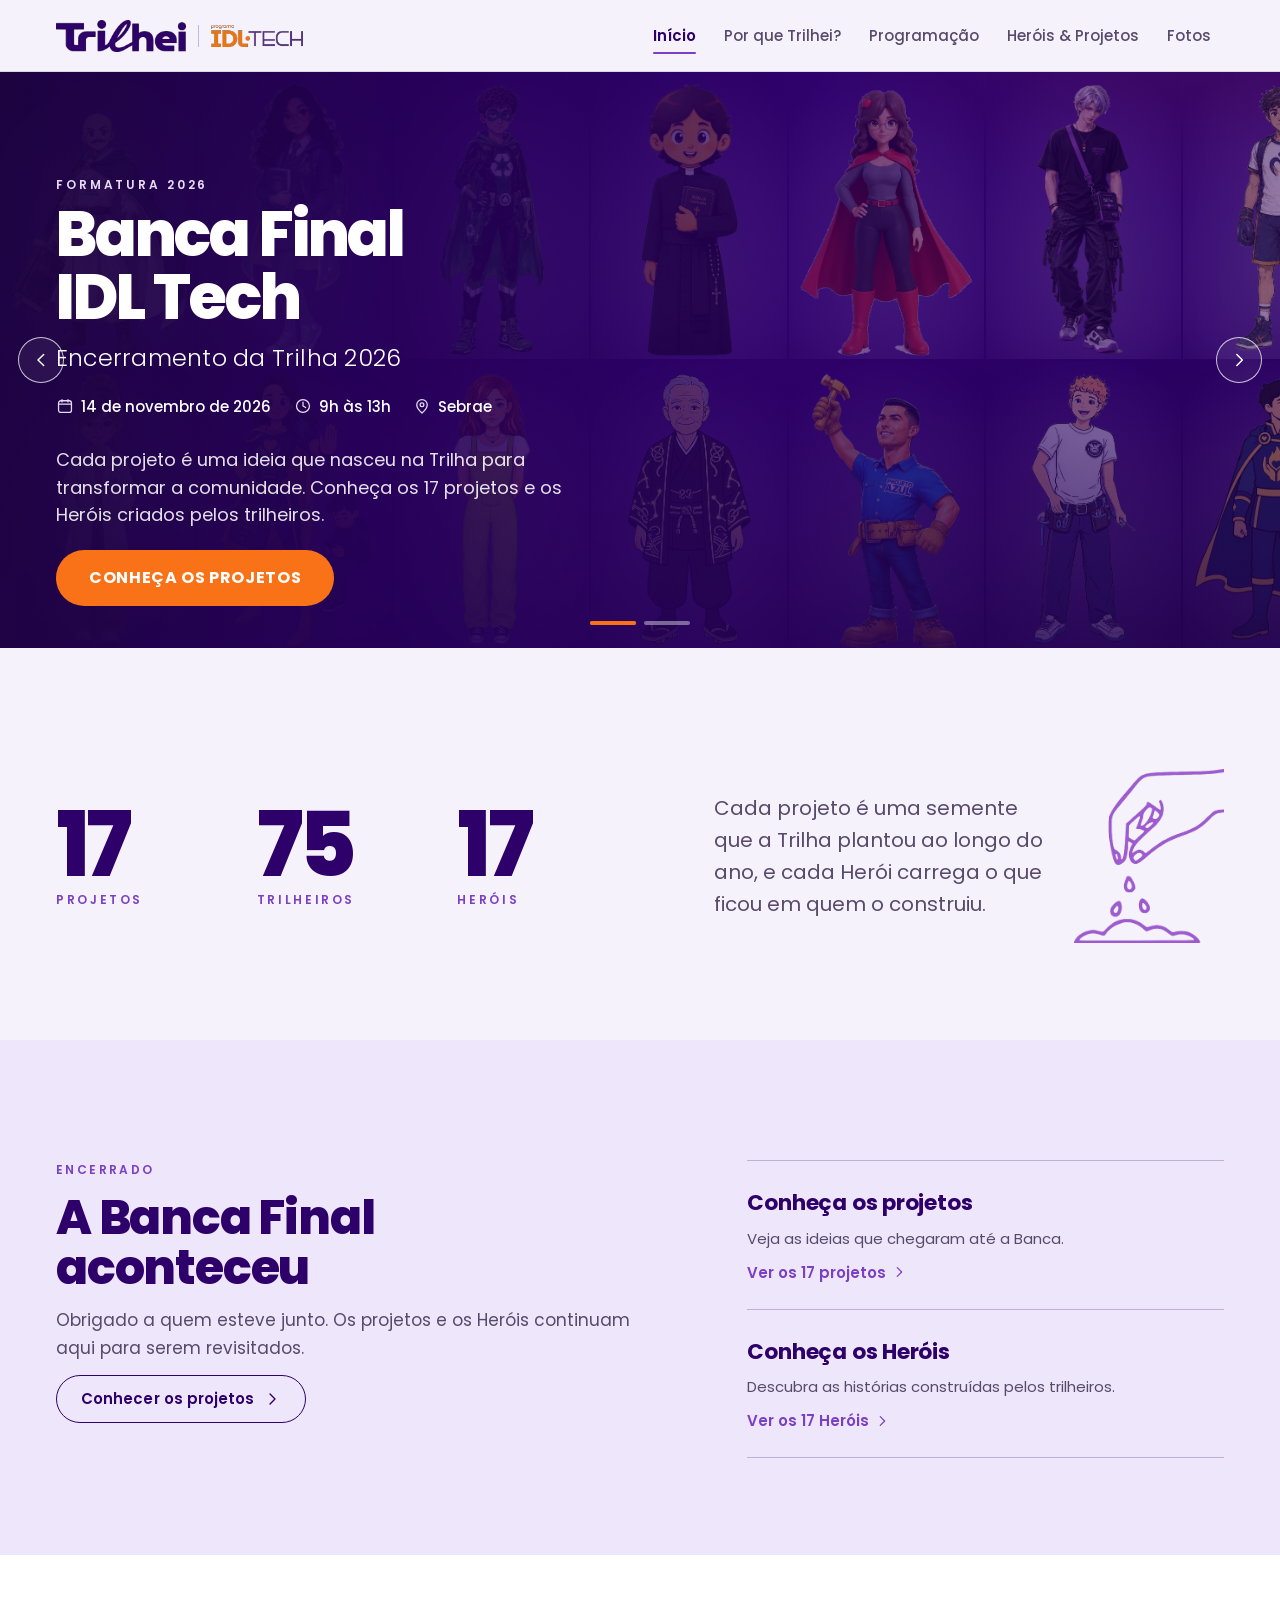
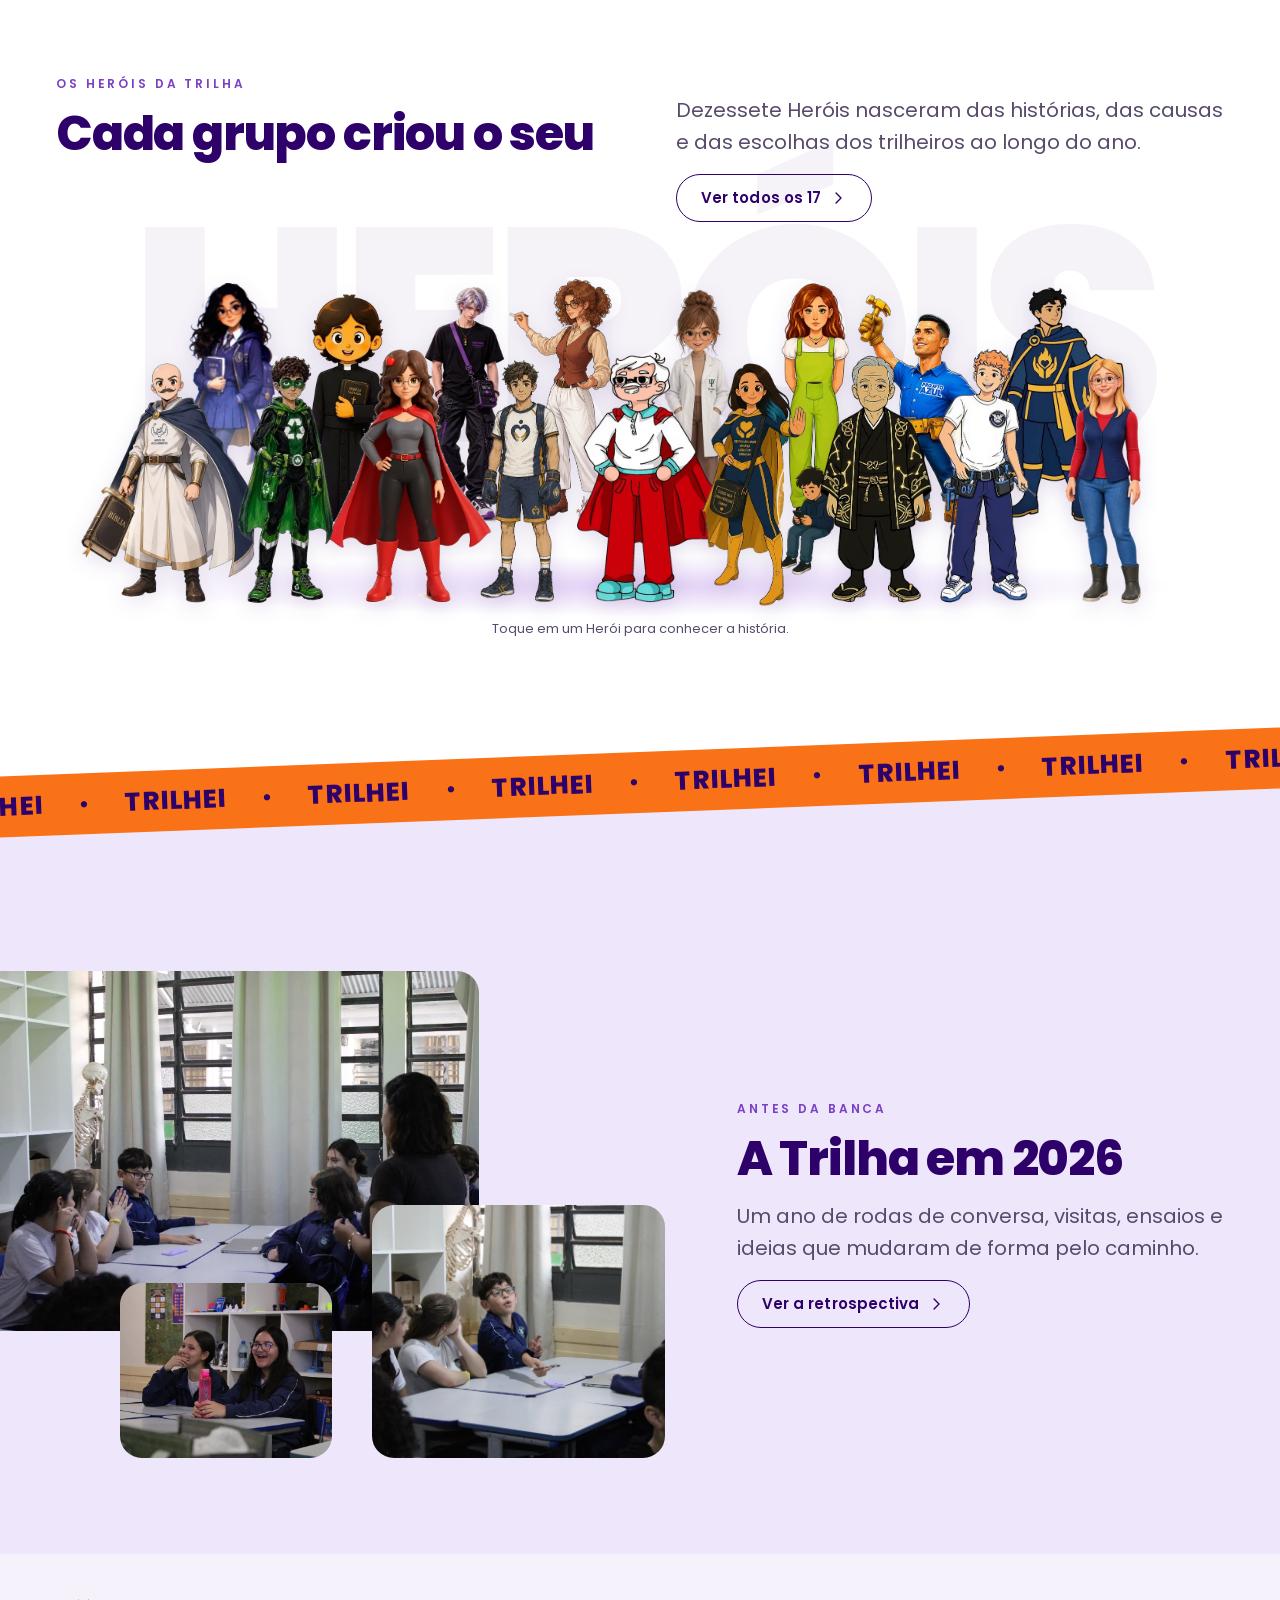
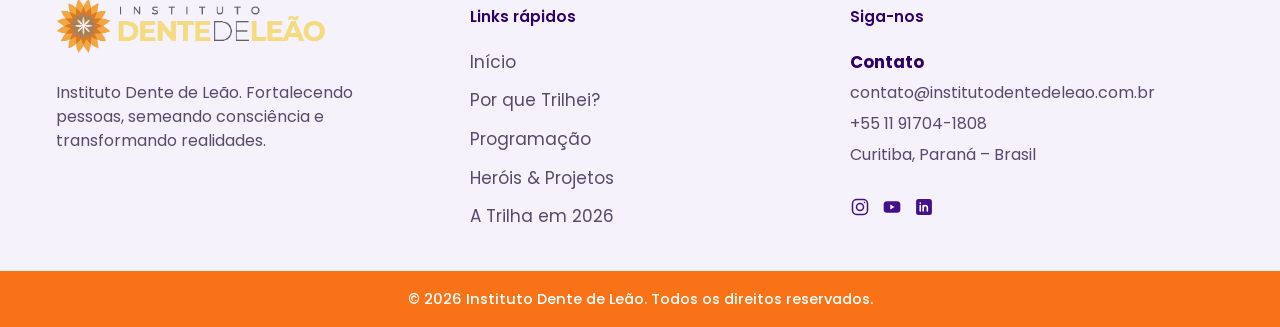
==== index.html @ 099b9774 "Update IDL v.9.6" ====
<!doctype html>
<html lang="pt-BR">
<head>
<meta charset="utf-8">
<title>IDL</title>
<meta name="application-name" content="IDL">
<meta name="apple-mobile-web-app-title" content="IDL">
<link rel="icon" type="image/png" sizes="32x32" href="img/icon/favicon-32.png?v=5">
<link rel="icon" type="image/png" sizes="16x16" href="img/icon/favicon-16.png?v=5">
<link rel="icon" type="image/png" sizes="96x96" href="img/icon/favicon-96.png?v=5">
<link rel="shortcut icon" href="favicon.ico?v=5">
<link rel="apple-touch-icon" href="img/icon/apple-touch-icon.png?v=5">
<link rel="manifest" href="site.webmanifest">
<meta name="theme-color" content="#300068" media="(prefers-color-scheme: light)">
<meta name="theme-color" content="#120a20" media="(prefers-color-scheme: dark)">
<meta name="description" content="Encerramento da Trilha 2026 · 14 de novembro, 9h às 13h, no Sebrae. Conheça os projetos dos trilheiros e vote no seu Herói.">
<!-- prévia do link (WhatsApp, Instagram, LinkedIn…) -->
<meta property="og:type" content="website">
<meta property="og:locale" content="pt_BR">
<meta property="og:site_name" content="Instituto Dente de Leão">
<meta property="og:title" content="IDL · Trilha 2026">
<meta property="og:description" content="14 de novembro, 9h às 13h, no Sebrae. Conheça os projetos dos trilheiros e vote no seu Herói.">
<meta property="og:url" content="https://idl-banca.vercel.app/">
<meta property="og:image" content="https://idl-banca.vercel.app/img/og-image.jpg">
<meta property="og:image:type" content="image/jpeg">
<meta property="og:image:width" content="1200">
<meta property="og:image:height" content="630">
<meta property="og:image:alt" content="Banca Final IDL Tech, 14 de novembro, com os Heróis candidatos">
<meta name="twitter:card" content="summary_large_image">
<link rel="canonical" href="https://idl-banca.vercel.app/"><meta name=viewport content="width=device-width,initial-scale=1,viewport-fit=cover"><style>:root{color-scheme:light;box-sizing:border-box;padding-top:env(safe-area-inset-top,0px);padding-bottom:env(safe-area-inset-bottom,0px)}html{scroll-padding-top:env(safe-area-inset-top,0px)}body{margin:0;padding:0;font:14px -apple-system,BlinkMacSystemFont,sans-serif;background:#fff;color:#000}img{max-width:100%}[hidden]:not([hidden=until-found i]){display:none!important}</style>
<link rel="preconnect" href="https://fonts.gstatic.com" crossorigin>
<link rel="stylesheet" href="https://fonts.googleapis.com/css2?family=Poppins:wght@300;400;500;600;700;800&display=swap">
<link rel="stylesheet" href="styles.css">
</head>
<body>
<svg width="0" height="0" style="position:absolute" aria-hidden="true" focusable="false">
  <defs>
    <g id="i-home" fill="none" stroke="currentColor" stroke-width="1.7" stroke-linecap="round" stroke-linejoin="round"><path d="M3.2 10.6 12 3.4l8.8 7.2"/><path d="M5.6 9.4V20h12.8V9.4"/><path d="M9.8 20v-5.4h4.4V20"/></g>
    <g id="i-clock" fill="none" stroke="currentColor" stroke-width="1.7" stroke-linecap="round" stroke-linejoin="round"><circle cx="12" cy="12" r="8.6"/><path d="M12 6.8V12l3.5 2.1"/></g>
    <g id="i-grid" fill="none" stroke="currentColor" stroke-width="1.7" stroke-linecap="round" stroke-linejoin="round"><rect x="3.2" y="3.2" width="7.4" height="7.4" rx="2.2"/><rect x="13.4" y="3.2" width="7.4" height="7.4" rx="2.2"/><rect x="3.2" y="13.4" width="7.4" height="7.4" rx="2.2"/><rect x="13.4" y="13.4" width="7.4" height="7.4" rx="2.2"/></g>
    <g id="i-vote" fill="none" stroke="currentColor" stroke-width="1.7" stroke-linecap="round" stroke-linejoin="round"><circle cx="12" cy="12" r="8.6"/><path d="m8.2 12.2 2.6 2.6 5-5.4"/></g>
    <g id="i-cal" fill="none" stroke="currentColor" stroke-width="1.7" stroke-linecap="round" stroke-linejoin="round"><rect x="3.4" y="5" width="17.2" height="15.6" rx="3"/><path d="M3.4 9.6h17.2M8 3.4v3.2M16 3.4v3.2"/></g>
    <g id="i-pin" fill="none" stroke="currentColor" stroke-width="1.7" stroke-linecap="round" stroke-linejoin="round"><path d="M19 10.4c0 5-7 11-7 11s-7-6-7-11a7 7 0 1 1 14 0Z"/><circle cx="12" cy="10.2" r="2.5"/></g>
    <g id="i-arrow-left" fill="none" stroke="currentColor" stroke-width="1.8" stroke-linecap="round" stroke-linejoin="round"><path d="M15.2 5.4 8.4 12l6.8 6.6"/></g>
    <g id="i-chev" fill="none" stroke="currentColor" stroke-width="1.8" stroke-linecap="round" stroke-linejoin="round"><path d="m9.4 5.4 6.6 6.6-6.6 6.6"/></g>
    <g id="i-info" fill="none" stroke="currentColor" stroke-width="1.7" stroke-linecap="round" stroke-linejoin="round"><circle cx="12" cy="12" r="8.6"/><path d="M12 11.2v5M12 7.9v.1"/></g>
    <g id="i-spark" fill="none" stroke="currentColor" stroke-width="1.7" stroke-linecap="round" stroke-linejoin="round"><path d="M12 3.6 13.7 9 19 10.7 13.7 12.4 12 17.8 10.3 12.4 5 10.7 10.3 9Z"/><path d="M18.4 16.6l.7 2.1 2.1.7-2.1.7-.7 2.1-.7-2.1-2.1-.7 2.1-.7Z"/></g>
    <g id="i-users" fill="none" stroke="currentColor" stroke-width="1.7" stroke-linecap="round" stroke-linejoin="round"><circle cx="9.4" cy="8.4" r="3.4"/><path d="M3.4 19.4c0-3.1 2.7-5.4 6-5.4s6 2.3 6 5.4"/><path d="M16.2 5.6a3.2 3.2 0 0 1 0 6.1M17.6 14.6c2 .7 3.4 2.5 3.4 4.8"/></g>
    <g id="i-plus" fill="none" stroke="currentColor" stroke-width="1.9" stroke-linecap="round"><path d="M12 5.5v13M5.5 12h13"/></g>
    <g id="i-pencil" fill="none" stroke="currentColor" stroke-width="1.7" stroke-linecap="round" stroke-linejoin="round"><path d="M4.4 19.6h3.4L18.9 8.5a2.4 2.4 0 0 0-3.4-3.4L4.4 16.2Z"/></g>
    <g id="i-trash" fill="none" stroke="currentColor" stroke-width="1.7" stroke-linecap="round" stroke-linejoin="round"><path d="M4.6 6.6h14.8M9.4 6.6V4.8h5.2v1.8M6.6 6.6l.9 12.2h9l.9-12.2"/></g>
    <g id="i-up" fill="none" stroke="currentColor" stroke-width="1.8" stroke-linecap="round" stroke-linejoin="round"><path d="m6.4 13.6 5.6-5.6 5.6 5.6"/></g>
    <g id="i-down" fill="none" stroke="currentColor" stroke-width="1.8" stroke-linecap="round" stroke-linejoin="round"><path d="m6.4 10.4 5.6 5.6 5.6-5.6"/></g>
    <g id="i-x" fill="none" stroke="currentColor" stroke-width="1.8" stroke-linecap="round"><path d="M6.2 6.2l11.6 11.6M17.8 6.2 6.2 17.8"/></g>
    <g id="i-lock" fill="none" stroke="currentColor" stroke-width="1.7" stroke-linecap="round" stroke-linejoin="round"><rect x="4.8" y="10.2" width="14.4" height="10.2" rx="2.8"/><path d="M8.2 10.2V7.6a3.8 3.8 0 0 1 7.6 0v2.6"/></g>
    <g id="i-save" fill="none" stroke="currentColor" stroke-width="1.7" stroke-linecap="round" stroke-linejoin="round"><path d="M12 3.6v10.8M8.2 11l3.8 3.6 3.8-3.6"/><path d="M4.6 16.4v2.2a1.8 1.8 0 0 0 1.8 1.8h11.2a1.8 1.8 0 0 0 1.8-1.8v-2.2"/></g>
    <g id="i-eye" fill="none" stroke="currentColor" stroke-width="1.7" stroke-linecap="round" stroke-linejoin="round"><path d="M2.6 12S6 5.8 12 5.8 21.4 12 21.4 12 18 18.2 12 18.2 2.6 12 2.6 12Z"/><circle cx="12" cy="12" r="2.9"/></g>
    <g id="i-shuffle" fill="none" stroke="currentColor" stroke-width="1.7" stroke-linecap="round" stroke-linejoin="round"><path d="M3.6 6.6h3.2c1.6 0 3 .9 3.8 2.3l2.8 5c.8 1.4 2.2 2.3 3.8 2.3h3.2"/><path d="M3.6 17.4h3.2c1.6 0 3-.9 3.8-2.3l.9-1.6M16.4 8.6l.9-1.6c.8-1.4 2.2-2.4 3.8-2.4"/><path d="m17.8 3.4 2.8 3.2-2.8 3.2M17.8 14.2l2.8 3.2-2.8 3.2"/></g>
    <g id="i-play" fill="none" stroke="currentColor" stroke-width="1.7" stroke-linecap="round" stroke-linejoin="round"><path d="M8.4 5.7 18.2 12l-9.8 6.3Z"/></g>
    <g id="i-key" fill="none" stroke="currentColor" stroke-width="1.7" stroke-linecap="round" stroke-linejoin="round"><circle cx="8" cy="12" r="4"/><path d="M12 12h8.4M17.6 12v3M20.4 12v2.4"/></g>
    <g id="i-search" fill="none" stroke="currentColor" stroke-width="1.7" stroke-linecap="round"><circle cx="11" cy="11" r="6.6"/><path d="m16 16 4.4 4.4"/></g>
    <g id="i-seed" fill="none" stroke="currentColor" stroke-width="1.6" stroke-linecap="round" stroke-linejoin="round"><path d="M12 21.2V11.6"/><circle cx="12" cy="8.2" r="1.7"/><path d="M12 8.2 6.4 4.1M12 8.2l5.6-4.1M12 8.2 4.9 9.4M12 8.2l7.1 1.2M12 8.2 7.6 13.1M12 8.2l4.4 4.9"/></g>
  </defs>
</svg>

<header class="topbar">
  <div class="topbar-in">
    <a class="brandmark" id="brandBtn" href="#/home" title="Página inicial" aria-label="Ir para a página inicial">
      <span class="logo-slot" id="logoSlot"></span>
      <span class="bs" id="brandSub">Trilha 2026</span>
    </a>
    <nav class="desknav" id="deskNav" aria-label="Navegação principal"></nav>
  </div>
</header>

<main id="app" class="shell" tabindex="-1"></main>

<nav class="bottomnav" id="bottomNav" aria-label="Navegação principal"></nav>
<div id="overlay"></div>

<script src="config.js"></script>
<script src="data.js"></script>
<script src="app.js"></script>

</body></html>
---- styles.css ----
/* ==========================================================================
   Trilhei · Formatura 2026 — Banca Final IDL Tech
   Programa IDL Tech · Instituto Dente de Leão

   Direção de arte do KV Trilhei: fundo lavanda bem claro, roxo profundo nos
   títulos e nas faixas escuras, roxo médio nas ações, degradê horizontal do
   roxo profundo ao lilás nas faixas escuras e o laranja só como acento (o
   botão de votar e detalhes; uma única faixa laranja inteira, a do
   "Conceito 2026"). Tipografia única: Poppins.

   Organização do arquivo
     1. Tokens: cor, tipografia, espaço, raio, movimento, medidas
     2. Base
     3. Tipografia
     4. Estrutura: contêiner, faixas, colunas
     5. Grafismos do KV: sementes, traços, árvore, palavra de fundo, faixa
     6. Componentes: barra do topo, navegação, botões, campos, avisos,
        molduras de Herói, listas, folhas e visor de fotos
     7. Telas: entrada, início, programação, projetos e Heróis, detalhes,
        votação, resultado, Por que Trilhei?, Fotos, painel
     8. Telas maiores (tablet e computador)
     9. Movimento e preferência por menos movimento

   Regras fixas
     · a ilustração do Herói fica sempre sobre fundo claro;
     · nunca cinza com laranja (texto ou fundo) em nenhum dos dois sentidos;
     · as logos não são recoloridas, distorcidas, giradas nem esmaecidas.
   ========================================================================== */

/* ============================== 1. TOKENS =============================== */
:root{
  /* cor */
  --c-fundo:        #f6f2fc;   /* lavanda bem claro — o fundo do KV */
  --c-tint:         #eee6fa;   /* lilás claro, para alternar faixas claras */
  --c-branco:       #ffffff;
  --c-roxo:         #2e006a;   /* roxo profundo: títulos e faixas escuras */
  --c-roxo-2:       #44108c;
  --c-fundo-roxo:   #2e006a;   /* roxo como FUNDO (no escuro continua roxo; o texto roxo vira claro) */
  --c-fundo-roxo-2: #44108c;
  --c-acao:         #7a3fc4;   /* roxo médio: botões e links */
  --c-acao-2:       #6631ae;   /* roxo médio pressionado */
  --c-lilas:        #b98fe8;   /* traços e sementes no claro */
  --c-lilas-claro:  #e8dbf7;
  --c-laranja:      #f97218;   /* acento: votar e detalhes */
  --c-texto:        #241338;
  --c-texto-2:      #574a6b;
  --c-linha:        rgba(46, 0, 106, .12);
  --c-linha-forte:  rgba(46, 0, 106, .24);
  --c-sobre-escuro: #ffffff;
  --c-sobre-escuro-2: rgba(255, 255, 255, .86);
  --c-perigo:       #b4235a;
  --c-ok:           #1f7a55;

  --grad-escuro: linear-gradient(90deg, #2e006a 0%, #3f0c86 42%, #8456c8 100%);
  --grad-quadro: linear-gradient(180deg, #ffffff 0%, #f1e9fb 58%, #e5d6f7 100%);

  /* tipografia */
  --fonte: "Poppins", "Segoe UI", system-ui, -apple-system, sans-serif;
  --t-mega:   clamp(2.6rem, 1.5rem + 4.6vw, 5.4rem);
  --t-pagina: clamp(2.15rem, 1.5rem + 2.9vw, 4.1rem);
  --t-titulo: clamp(1.8rem, 1.3rem + 2.1vw, 3.1rem);
  --t-h3:     1.25rem;
  --t-lead:   clamp(1.06rem, 1rem + .35vw, 1.25rem);
  --t-corpo:  1.0625rem;
  --t-peq:    .9375rem;
  --t-mini:   .8125rem;
  --t-eyebrow:.75rem;
  --lh-titulo: 1.04;
  --lh-corpo:  1.68;

  /* espaço */
  --e-1: .25rem; --e-2: .5rem; --e-3: .75rem; --e-4: 1rem; --e-5: 1.5rem;
  --e-6: 2rem; --e-7: 3rem; --e-8: 4.5rem; --e-9: 6.5rem;
  --faixa-p: clamp(3.5rem, 2rem + 6vw, 7.5rem);

  /* raio */
  --r-1: 8px; --r-2: 14px; --r-3: 22px; --r-pill: 999px;

  /* sombra: só para o que flutua (folhas, menus) */
  --sombra: 0 22px 48px -24px rgba(46, 0, 106, .38);
  --anel: 0 0 0 3px rgba(122, 63, 196, .45);

  /* medidas */
  --maxw: 1200px;
  --maxw-texto: 68ch;
  --gut: clamp(18px, 5vw, 56px);
  --borda: max(var(--gut), calc((100vw - var(--maxw)) / 2));  /* distância da tela ao conteúdo */
  --topbar-h: 64px;
  --nav-h: calc(64px + env(safe-area-inset-bottom, 0px));

  /* movimento */
  --ease: cubic-bezier(.22, .85, .3, 1);
}

/* ================================ 2. BASE =============================== */
*, *::before, *::after { box-sizing: border-box; }
html { -webkit-text-size-adjust: 100%; scroll-behavior: smooth; }
html, body { margin: 0; padding: 0; }
body {
  font-family: var(--fonte);
  font-size: var(--t-corpo);
  line-height: var(--lh-corpo);
  color: var(--c-texto);
  background: var(--c-fundo);
  -webkit-font-smoothing: antialiased;
  text-rendering: optimizeLegibility;
  overflow-x: hidden;
  padding-bottom: var(--nav-h);
}
body.is-gated, body.is-painel { padding-bottom: 0; }
img, svg { display: block; max-width: 100%; }
button, input, select, textarea { font: inherit; color: inherit; }
button { cursor: pointer; background: none; border: 0; padding: 0; text-align: inherit; }
a { color: var(--c-acao); text-underline-offset: 3px; }
a:hover { color: var(--c-acao-2); }
p { margin: 0; }
p + p { margin-top: .9em; }
ul, ol { margin: 0; padding: 0; }
h1, h2, h3, h4 { margin: 0; font-weight: 700; color: var(--c-roxo); }
dl, dd { margin: 0; }
:focus-visible { outline: none; box-shadow: var(--anel); border-radius: var(--r-1); }
::selection { background: var(--c-lilas-claro); color: var(--c-roxo); }
.sr-only { position: absolute !important; width: 1px; height: 1px; overflow: hidden; clip: rect(0 0 0 0); white-space: nowrap; }
.num { font-variant-numeric: tabular-nums; }
.grow { flex: 1 1 auto; min-width: 0; }
svg use { pointer-events: none; }

#app { outline: none; min-height: calc(100vh - var(--topbar-h)); overflow-x: clip; }

/* ============================= 3. TIPOGRAFIA ============================ */
.eyebrow {
  display: inline-block;
  font-size: var(--t-eyebrow);
  font-weight: 600;
  letter-spacing: .24em;
  text-transform: uppercase;
  color: var(--c-acao);
  line-height: 1.4;
}
.mega, .titulo-pag, .titulo {
  font-weight: 800;
  letter-spacing: -.025em;
  line-height: var(--lh-titulo);
  color: var(--c-roxo);
  text-wrap: balance;
}
.mega { font-size: var(--t-mega); letter-spacing: -.035em; }
.titulo-pag { font-size: var(--t-pagina); }
.titulo { font-size: var(--t-titulo); }
.titulo-grande { font-size: clamp(2.1rem, 1.3rem + 3.6vw, 4.6rem); }
/* caixa alta leve + última linha em negrito, como no KV */
.titulo-kv { text-transform: uppercase; letter-spacing: -.01em; line-height: 1.08; }
.titulo-kv .kv-leve { font-weight: 300; }
.titulo-kv .kv-forte { font-weight: 800; display: block; }
.h2 { font-size: clamp(1.4rem, 1.2rem + .8vw, 1.75rem); font-weight: 700; letter-spacing: -.015em; line-height: 1.2; }
.h3 { font-size: var(--t-h3); font-weight: 700; letter-spacing: -.01em; line-height: 1.3; }
.display { font-size: 1.6rem; font-weight: 800; letter-spacing: -.02em; line-height: 1.15; color: var(--c-roxo); }
.lead { font-size: var(--t-lead); line-height: 1.6; color: var(--c-texto-2); max-width: 46ch; }
.small { font-size: var(--t-peq); color: var(--c-texto-2); line-height: 1.6; }
.tiny { font-size: var(--t-mini); color: var(--c-texto-2); line-height: 1.5; }
.mono { font-variant-numeric: tabular-nums; letter-spacing: .02em; }
.sec-tit {
  font-size: var(--t-eyebrow);
  font-weight: 600;
  letter-spacing: .24em;
  text-transform: uppercase;
  color: var(--c-acao);
  margin-bottom: var(--e-4);
}

/* sobre fundo escuro */
.fx-escuro, .fx-escuro .titulo, .fx-escuro .titulo-pag, .fx-escuro .mega, .fx-escuro h1, .fx-escuro h2, .fx-escuro h3 { color: var(--c-sobre-escuro); }
.fx-escuro .lead, .fx-escuro p { color: var(--c-sobre-escuro-2); }
.fx-escuro .eyebrow { color: var(--c-lilas-claro); }
.fx-escuro .tiny { color: var(--c-sobre-escuro-2); }

/* ============================= 4. ESTRUTURA ============================= */
.cont { width: min(100% - 2 * var(--gut), var(--maxw)); margin-inline: auto; position: relative; z-index: 1; }
.corpo { width: min(100% - 2 * var(--gut), var(--maxw)); margin-inline: auto; padding-block: var(--e-8) var(--e-9); }

.faixa { position: relative; overflow: hidden; padding-block: var(--faixa-p); isolation: isolate; }
.fx-claro  { background: var(--c-fundo); }
.fx-tint   { background: var(--c-tint); }
.fx-branco { background: var(--c-branco); }
.fx-escuro { background: var(--grad-escuro); color: var(--c-sobre-escuro); }
.fx-laranja { background: var(--c-laranja); color: var(--c-roxo); }
.fx-laranja .eyebrow, .fx-laranja .titulo, .fx-laranja p, .fx-laranja b, .fx-laranja span { color: var(--c-roxo); }

.stack > * + * { margin-top: var(--e-4); }
.stack-sm > * + * { margin-top: var(--e-2); }
.stack-lg > * + * { margin-top: var(--e-7); }
.row { display: flex; align-items: center; gap: var(--e-3); }
.row.wrap, .wrap { flex-wrap: wrap; }
.row-between { display: flex; align-items: center; justify-content: space-between; gap: var(--e-3); }

.duas-colunas { display: grid; gap: var(--e-7); }
.lateral { display: grid; gap: var(--e-5); align-content: start; }
.painelinho { padding: var(--e-5); background: var(--c-branco); border-radius: var(--r-3); }
.painelinho > * + * { margin-top: var(--e-4); }
.painelinho-destaque { padding: var(--e-6) var(--e-5); }
.painelinho-claro { background: transparent; padding: 0; }

/* ========================== 5. GRAFISMOS DO KV ========================== */
/* sementes de dente-de-leão no ar */
.sementes-ar { position: absolute; inset: 0; pointer-events: none; z-index: 0; color: var(--c-lilas); }
.fx-escuro .sementes-ar { color: var(--c-lilas-claro); }
.semente {
  position: absolute; width: var(--t, 32px); opacity: .55;
  transform: rotate(var(--g, 0deg));
  animation: flutua var(--v, 13s) ease-in-out var(--d, 0s) infinite alternate;
}
.fx-escuro .semente { opacity: .42; }
.semente svg { width: 100%; height: auto; }

/* palavra gigante ao fundo, quase apagada */
.palavra-fundo {
  position: absolute; z-index: 0; pointer-events: none; user-select: none;
  left: 50%; top: 50%; transform: translate(-50%, -50%);
  font-size: clamp(6rem, 3rem + 20vw, 22rem);
  font-weight: 800; letter-spacing: -.05em; line-height: .8;
  text-transform: uppercase; white-space: nowrap;
  color: var(--c-roxo); opacity: .045;
}
.fx-escuro .palavra-fundo { color: #fff; opacity: .06; }

/* árvore lilás bem transparente atrás das frases centrais */
.arvore-fundo { position: absolute; inset: 0; z-index: 0; display: grid; place-items: center; pointer-events: none; }
.arvore-fundo img { width: min(92%, 860px); opacity: .24; }

/* traços: a mão que semeia e as raízes */
.traco-mao img { width: 100%; height: auto; }

/* faixa laranja inclinada com "Trilhei" — o separador do KV */
.sep-trilhei { position: relative; overflow: hidden; padding-block: clamp(1.4rem, 3vw, 2.4rem); margin-block: -1px; background: linear-gradient(var(--c-branco) 50%, var(--c-tint) 50%); z-index: 2; }
.sep-faixa { width: 112%; margin-left: -6%; background: var(--c-laranja); transform: rotate(-2.2deg); overflow: hidden; }
.sep-trilho { display: flex; width: max-content; animation: desliza 70s linear infinite; }
.sep-trilho span {
  padding: .55rem 1.1rem; font-size: clamp(1rem, .8rem + 1vw, 1.6rem); font-weight: 800;
  text-transform: uppercase; letter-spacing: .04em; color: var(--c-roxo); white-space: nowrap;
}
.sep-trilho span::after { content: "•"; margin-left: 2.2rem; font-weight: 400; }

/* ============================ 6. COMPONENTES ============================ */
/* ---- barra do topo ---- */
.topbar {
  position: sticky; top: 0; z-index: 40;
  height: var(--topbar-h);
  background: rgba(246, 242, 252, .94);
  -webkit-backdrop-filter: saturate(1.4) blur(12px); backdrop-filter: saturate(1.4) blur(12px);
  border-bottom: 1px solid var(--c-linha);
}
.topbar-in { height: 100%; width: min(100% - 2 * var(--gut), var(--maxw)); margin-inline: auto; display: flex; align-items: center; justify-content: space-between; gap: var(--e-4); }
.brandmark { display: flex; align-items: center; gap: var(--e-3); min-width: 0; color: inherit; text-decoration: none; cursor: pointer; -webkit-tap-highlight-color: transparent; }
.brandmark:focus-visible { outline: 2px solid var(--c-acao); outline-offset: 4px; border-radius: 8px; }
.logo-slot { display: flex; align-items: center; gap: 12px; }
.logo-slot .lg-trilhei { height: 28px; width: auto; }
.logo-slot .lg-idl { height: 20px; width: auto; padding-left: 12px; border-left: 1px solid var(--c-linha-forte); box-sizing: content-box; }
.brandmark .bs { display: none; }
.desknav { display: none; }

/* ---- navegação de baixo (celular) ---- */
.bottomnav {
  position: fixed; left: 0; right: 0; bottom: 0; z-index: 40;
  height: var(--nav-h); padding-bottom: env(safe-area-inset-bottom, 0px);
  background: var(--c-branco); border-top: 1px solid var(--c-linha);
}
.bottomnav ul { list-style: none; height: 64px; display: grid; grid-template-columns: repeat(var(--n, 6), 1fr); }
.bottomnav[data-n="7"] ul { --n: 7; }
.bottomnav[data-n="6"] ul { --n: 6; }
.bottomnav[data-n="5"] ul { --n: 5; }
.bottomnav .navbtn {
  width: 100%; height: 100%; display: flex; flex-direction: column; align-items: center; justify-content: center; gap: 3px;
  color: var(--c-texto-2); position: relative; font-size: 10.5px; font-weight: 500; letter-spacing: .01em;
}
.bottomnav .navbtn svg { width: 22px; height: 22px; }
.bottomnav .navbtn[aria-current="page"] { color: var(--c-acao); font-weight: 600; }
.bottomnav .navbtn[aria-current="page"]::before { content: ""; position: absolute; top: 0; left: 28%; right: 28%; height: 3px; border-radius: 0 0 3px 3px; background: var(--c-acao); }
.bottomnav .lbl-short { display: none; }
.dot-alert { position: absolute; top: 9px; right: calc(50% - 16px); width: 8px; height: 8px; border-radius: 50%; background: var(--c-laranja); }
body.is-gated .bottomnav, body.is-gated .topbar, body.is-painel .bottomnav { display: none; }

/* ---- botões ---- */
.btn {
  display: inline-flex; align-items: center; justify-content: center; gap: .5rem;
  min-height: 48px; padding: .7rem 1.5rem; border-radius: var(--r-pill);
  font-size: var(--t-peq); font-weight: 600; letter-spacing: .005em; line-height: 1.2;
  border: 1.5px solid transparent; text-decoration: none; white-space: nowrap;
  transition: background-color .2s, color .2s, border-color .2s, transform .2s var(--ease);
}
.btn svg { width: 18px; height: 18px; flex: none; }
.btn:active { transform: translateY(1px); }
.btn[disabled] { opacity: .55; cursor: not-allowed; }
.btn-primary { background: var(--c-acao); color: #fff; }
.btn-primary:hover { background: var(--c-acao-2); color: #fff; }
.btn-laranja { background: var(--c-laranja); color: var(--c-roxo); font-weight: 700; }
.btn-laranja:hover { background: #ff8432; color: var(--c-roxo); }
.btn-outline { border-color: var(--c-fundo-roxo); color: var(--c-roxo); }
.btn-outline:hover { background: var(--c-fundo-roxo); color: #fff; }
.btn-ghost { color: var(--c-acao); padding-inline: .9rem; }
.btn-ghost:hover { background: var(--c-lilas-claro); }
.btn-claro { border-color: rgba(255,255,255,.85); color: #fff; }
.btn-claro:hover { background: #fff; color: var(--c-roxo); }
.btn-danger { background: var(--c-perigo); color: #fff; }
.btn-danger:hover { background: #971a4a; }
.btn-sm { min-height: 40px; padding: .5rem 1.1rem; font-size: var(--t-mini); }
.btn-lg { min-height: 56px; padding: .85rem 2rem; font-size: 1rem; }
.btn-block { width: 100%; }
.fx-escuro .btn-outline { border-color: rgba(255,255,255,.85); color: #fff; }
.fx-escuro .btn-outline:hover { background: #fff; color: var(--c-roxo); }

.iconbtn { width: 40px; height: 40px; display: inline-grid; place-items: center; border-radius: 50%; color: var(--c-texto-2); flex: none; }
.iconbtn:hover { background: var(--c-lilas-claro); color: var(--c-roxo); }
.iconbtn svg { width: 20px; height: 20px; }
.iconbtn[disabled] { opacity: .35; cursor: not-allowed; background: none; }
.iconbtn-danger:hover { background: #fbe3ec; color: var(--c-perigo); }

.voltar { display: inline-flex; align-items: center; gap: .35rem; font-size: var(--t-peq); font-weight: 600; color: var(--c-acao); margin-bottom: var(--e-5); }
.voltar svg { width: 18px; height: 18px; }
.fx-escuro .voltar { color: var(--c-lilas-claro); }

/* ---- pastilhas: só o essencial (ao vivo, status) ---- */
.chip { display: inline-flex; align-items: center; gap: .35rem; font-size: var(--t-mini); font-weight: 600; color: var(--c-texto-2); }
.chip-done { color: var(--c-texto-2); }
.chip-soft { padding: .1rem .5rem; border-radius: var(--r-pill); background: var(--c-lilas-claro); color: var(--c-roxo); }
.chip-live { display: inline-flex; align-items: center; gap: .45rem; font-size: var(--t-mini); font-weight: 700; color: var(--c-roxo); }
.fx-escuro .chip-live { color: #fff; }
.livedot { width: 9px; height: 9px; border-radius: 50%; background: var(--c-laranja); box-shadow: 0 0 0 0 rgba(249,114,24,.55); animation: pulsa 1.8s ease-out infinite; flex: none; }

/* ---- campos ---- */
.field { display: grid; gap: .4rem; }
.field label { font-size: var(--t-peq); font-weight: 600; color: var(--c-roxo); }
.field input, .field textarea, .field select, input[type="search"], .copyarea {
  width: 100%; min-height: 50px; padding: .75rem 1rem;
  border: 1.5px solid var(--c-linha-forte); border-radius: var(--r-2);
  background: var(--c-branco); font-size: 1rem; color: var(--c-texto);
  transition: border-color .2s, box-shadow .2s;
}
.field textarea { min-height: 120px; resize: vertical; line-height: 1.55; }
.field input:focus, .field textarea:focus, .field select:focus, input[type="search"]:focus, .copyarea:focus { outline: none; border-color: var(--c-acao); box-shadow: var(--anel); }
.field input.big, input.big { font-size: 1.2rem; letter-spacing: .06em; font-weight: 600; }
.field.err input { border-color: var(--c-perigo); }
.hint { font-size: var(--t-mini); color: var(--c-texto-2); line-height: 1.5; }
.errmsg { display: flex; align-items: flex-start; gap: .45rem; font-size: var(--t-peq); color: var(--c-perigo); font-weight: 500; }
.errmsg svg { width: 18px; height: 18px; flex: none; margin-top: 2px; }
.checkline { display: flex; gap: .75rem; align-items: flex-start; cursor: pointer; }
.checkline input { width: 20px; height: 20px; margin-top: 3px; accent-color: var(--c-acao); flex: none; }
fieldset.equipe-campos { border: 1.5px solid var(--c-linha); border-radius: var(--r-2); padding: var(--e-4); margin: 0; display: grid; gap: var(--e-3); }
fieldset.equipe-campos legend { padding: 0 .4rem; font-weight: 700; color: var(--c-roxo); font-size: var(--t-peq); }

/* ---- avisos ---- */
.banner { display: flex; align-items: flex-start; gap: .8rem; padding: 1rem 1.1rem; border-radius: var(--r-2); background: var(--c-lilas-claro); color: var(--c-texto); font-size: var(--t-peq); line-height: 1.55; }
.banner .bi { flex: none; color: var(--c-acao); margin-top: 1px; }
.banner .bi svg { width: 20px; height: 20px; }
.banner-ok { background: #e3f3ec; }
.banner-ok .bi { color: var(--c-ok); }
.gnote { display: flex; gap: .7rem; align-items: flex-start; font-size: var(--t-mini); color: var(--c-texto-2); line-height: 1.55; }
.gnote svg { width: 18px; height: 18px; flex: none; color: var(--c-acao); margin-top: 2px; }

.empty { text-align: center; padding: var(--e-7) var(--e-4); max-width: 42ch; margin-inline: auto; }
.empty p { color: var(--c-texto-2); margin-top: .5rem; }
.empty .btn { margin-top: var(--e-5); }

.toast {
  position: fixed; left: 50%; bottom: calc(var(--nav-h) + 16px); transform: translateX(-50%); z-index: 90;
  max-width: min(92vw, 460px); padding: .85rem 1.2rem; border-radius: var(--r-2);
  background: var(--c-fundo-roxo); color: #fff; font-size: var(--t-peq); font-weight: 500; box-shadow: var(--sombra);
  animation: sobe .3s var(--ease);
}

/* ---- molduras de Herói: sempre fundo claro, personagem apoiado na base ---- */
.quadro {
  position: relative; display: flex; align-items: flex-end; justify-content: center;
  aspect-ratio: 4 / 5; overflow: hidden; border-radius: var(--r-2);
  background: var(--grad-quadro);
}
.quadro img { height: 94%; width: auto; max-width: 100%; object-fit: contain; object-position: center bottom; }
.quadro-vazio { align-self: center; color: var(--c-lilas); }
.quadro-vazio svg { width: 36px; height: 36px; }
.ct-play {
  position: absolute; top: 10px; right: 10px; width: 34px; height: 34px; border-radius: 50%;
  display: grid; place-items: center; background: var(--c-acao); color: #fff;
}
.ct-play svg { width: 16px; height: 16px; margin-left: 2px; }

/* a turma reunida, montada em código (posições calculadas em arrumarTurma) */
.turma { position: relative; display: flex; flex-wrap: wrap; justify-content: center; gap: 4px; }
.turma::after {
  content: ""; position: absolute; z-index: 0; left: 4%; right: 4%; bottom: -3%; height: 18%;
  background: radial-gradient(closest-side, rgba(185, 143, 232, .42), rgba(185, 143, 232, 0));
  pointer-events: none;
}
/* tela estreita: a foto desliza para o lado */
.turma-rolo { position: relative; max-width: 100%; }
.turma-lugar, .topo-arte { min-width: 0; }
.turma-rolo.rola { overflow-x: auto; overflow-y: hidden; scrollbar-width: none; -webkit-overflow-scrolling: touch; padding-bottom: 6px; }
.turma-rolo.rola::-webkit-scrollbar { display: none; }
.turma-dica { display: none; margin-top: var(--e-3); padding-inline: var(--gut); text-align: center; font-size: var(--t-mini); color: var(--c-texto-2); }
.turma-rolo.rola + .turma-dica { display: block; }
/* antes do cálculo (ou sem JavaScript): uma fileira simples */
.turma-p { position: relative; flex: none; height: 150px; }
.turma-p img { height: 100%; width: auto; max-width: none; }
.turma-pronta { display: block; }
.turma-pronta .turma-p { position: absolute; transition: transform .35s var(--ease); }
.turma-pronta .turma-p img { position: absolute; left: 50%; bottom: 0; height: 100%; filter: drop-shadow(0 6px 10px rgba(46, 0, 106, .12)); }
.turma-pronta .turma-p:hover, .turma-pronta .turma-p:focus-visible { transform: translateY(-8px); z-index: 500 !important; box-shadow: none; }
.turma-pronta .turma-p:focus-visible img { filter: drop-shadow(0 0 0 var(--c-acao)) drop-shadow(0 0 3px var(--c-acao)); }

/* ---- listas de texto ---- */
.lista-kv { list-style: none; display: grid; gap: .7rem; }
.lista-kv li { position: relative; padding-left: 1.6rem; }
.lista-kv li::before { content: ""; position: absolute; left: .2rem; top: .62em; width: .55rem; height: .55rem; border-radius: 50%; border: 2px solid var(--c-lilas); }
.nomes { list-style: none; display: flex; flex-wrap: wrap; gap: .1rem 0; font-size: var(--t-corpo); color: var(--c-texto); }
.nomes li:not(:last-child)::after { content: "·"; margin: 0 .55rem; color: var(--c-lilas); font-weight: 700; }
.nomes-valores { font-weight: 600; color: var(--c-roxo); }

/* ---- navegação entre fichas ---- */
.pagenav { display: grid; grid-template-columns: 1fr 1fr; gap: var(--e-3); margin-top: var(--e-7); padding-top: var(--e-5); border-top: 1px solid var(--c-linha); }
.pagenav button { display: grid; gap: .15rem; padding: .3rem 0; }
.pagenav button:last-child { text-align: right; }
.pagenav .k { font-size: var(--t-mini); color: var(--c-texto-2); }
.pagenav .v { font-weight: 700; color: var(--c-roxo); line-height: 1.3; }
.pagenav button:hover .v { color: var(--c-acao); }

/* ---- ficha ---- */
.ficha, .mini-ficha { display: grid; gap: 0; }
.ficha > div, .mini-ficha > div { display: flex; justify-content: space-between; gap: 1rem; padding: .65rem 0; border-bottom: 1px solid var(--c-linha); }
.ficha > div:last-child, .mini-ficha > div:last-child { border-bottom: 0; }
.ficha dt, .mini-ficha dt { color: var(--c-texto-2); font-size: var(--t-peq); }
.ficha dd, .mini-ficha dd { font-weight: 600; color: var(--c-roxo); text-align: right; }

/* ---- barra de descoberta ---- */
.descoberta { display: grid; gap: .45rem; }
.dtrack { height: 6px; border-radius: 6px; background: var(--c-lilas-claro); overflow: hidden; }
.dfill { height: 100%; background: var(--c-acao); border-radius: 6px; transition: width .6s var(--ease); }
.fx-escuro .dtrack { background: rgba(255,255,255,.2); }
.fx-escuro .dfill { background: #fff; }

/* ---- abas segmentadas ---- */
.segment { position: relative; display: inline-grid; grid-template-columns: 1fr 1fr; padding: 4px; border-radius: var(--r-pill); background: var(--c-branco); border: 1px solid var(--c-linha); margin-top: var(--e-5); }
.segment button { position: relative; z-index: 1; min-height: 42px; padding: 0 1.6rem; border-radius: var(--r-pill); font-weight: 600; font-size: var(--t-peq); color: var(--c-texto-2); transition: color .25s; }
.segment button[aria-selected="true"] { color: #fff; }
.segment .thumb { position: absolute; z-index: 0; top: 4px; bottom: 4px; left: 4px; width: calc(50% - 4px); border-radius: var(--r-pill); background: var(--c-fundo-roxo); transition: transform .35s var(--ease); }
.segment.on-2 .thumb { transform: translateX(100%); }

/* ---- folhas (sheets) ---- */
.sheet-bg { position: fixed; inset: 0; z-index: 80; background: rgba(32, 6, 70, .5); display: flex; align-items: flex-end; justify-content: center; animation: aparece .2s ease; }
.sheet {
  width: min(100%, 560px); max-height: 92vh; overflow-y: auto;
  background: var(--c-branco); border-radius: var(--r-3) var(--r-3) 0 0;
  padding: var(--e-4) var(--e-5) calc(var(--e-6) + env(safe-area-inset-bottom, 0px));
  animation: sobe .3s var(--ease);
}
.grab { display: block; width: 44px; height: 5px; border-radius: 5px; background: var(--c-linha-forte); margin: 0 auto var(--e-3); }
.sheet .lead { max-width: none; }
.copyarea { min-height: 220px; font-family: ui-monospace, "SFMono-Regular", Menlo, monospace; font-size: 12.5px; line-height: 1.5; }

/* ---- visor de fotos e de vídeo ---- */
.lb { position: fixed; inset: 0; z-index: 85; background: rgba(20, 4, 44, .96); display: grid; grid-template-rows: auto minmax(0, 1fr) auto; color: #fff; animation: aparece .2s ease; }
.lbtop { display: flex; align-items: center; justify-content: space-between; padding: .8rem 1rem; font-size: var(--t-peq); }
.lbclose { width: 44px; height: 44px; border-radius: 50%; display: grid; place-items: center; color: #fff; }
.lbclose:hover { background: rgba(255,255,255,.14); }
.lbclose svg { width: 22px; height: 22px; }
.lbimg { display: flex; align-items: center; justify-content: center; padding: 0 .75rem; min-height: 0; height: 100%; overflow: hidden; }
.lbimg img { max-width: 100%; max-height: 100%; width: auto; height: auto; object-fit: contain; border-radius: var(--r-1); }
.lbcap { padding: .8rem 1rem calc(1rem + env(safe-area-inset-bottom, 0px)); display: grid; gap: .6rem; text-align: center; }
.lbleg { color: rgba(255,255,255,.88); font-size: var(--t-peq); }
.lbleg b { color: #fff; }
.lbnav { display: flex; justify-content: center; gap: .6rem; }
.lbnav button, .lbnav a { display: inline-flex; align-items: center; gap: .4rem; min-height: 44px; padding: 0 1.2rem; border-radius: var(--r-pill); border: 1.5px solid rgba(255,255,255,.5); color: #fff; font-weight: 600; font-size: var(--t-peq); text-decoration: none; }
.lbnav button:hover, .lbnav a:hover { background: #fff; color: var(--c-roxo); }
.lbnav svg { width: 18px; height: 18px; }
.lb .tiny { color: rgba(255,255,255,.7); }
.lb-video .vframe { width: min(100% - 1.5rem, 1100px); aspect-ratio: 16 / 9; align-self: center; justify-self: center; background: #000; border-radius: var(--r-2); overflow: hidden; }
.lb-video .vframe iframe { width: 100%; height: 100%; border: 0; }

/* ---- painel de cartão para projeto (lateral do Herói) ---- */
.card-projeto { display: grid; gap: .5rem; width: 100%; padding: var(--e-4); border-radius: var(--r-2); background: var(--c-tint); transition: background-color .2s; }
.card-projeto:hover { background: var(--c-lilas-claro); }
.card-projeto .card-go { display: inline-flex; align-items: center; gap: .3rem; color: var(--c-acao); font-weight: 600; font-size: var(--t-peq); }
.card-projeto .card-go svg { width: 16px; height: 16px; }

/* ============================== 7. TELAS =============================== */

/* ---------------------------- entrada (CPF) ---------------------------- */
.gate { min-height: 100vh; min-height: 100svh; display: grid; background: var(--c-fundo); }
.gate-arte { position: relative; overflow: hidden; background: var(--c-branco); min-height: 290px; display: flex; align-items: flex-end; }
.gate-dente { position: absolute; left: -8%; bottom: -2px; width: min(66%, 360px); }
.gate-dente img { width: 100%; height: auto; }
.gate-lema { position: absolute; z-index: 1; top: var(--e-5); right: var(--gut); max-width: 14ch; text-align: right; font-weight: 300; font-size: 1.05rem; line-height: 1.35; color: var(--c-roxo); }
.gate-in { padding: var(--e-6) var(--gut) var(--e-7); width: min(100%, 520px); margin-inline: auto; display: grid; gap: var(--e-4); align-content: start; }
.gate-logos { display: flex; align-items: center; gap: 14px; margin-bottom: var(--e-3); }
.gate-logos .lg-trilhei { height: 40px; width: auto; }
.gate-logos i { width: 1px; height: 30px; background: var(--c-linha-forte); }
.gate-logos .lg-idl { height: 26px; width: auto; }
.gate-tit { font-size: clamp(2rem, 1.5rem + 2.4vw, 3rem); font-weight: 800; letter-spacing: -.03em; line-height: 1.05; }
.gate-sub { font-size: 1.15rem; color: var(--c-roxo); font-weight: 500; }
.gate-meta { color: var(--c-texto-2); font-size: var(--t-peq); margin-bottom: var(--e-3); }
.gate form { margin-top: var(--e-3); }

/* -------------------------------- início ------------------------------- */
/* a dobra: as molduras dos Heróis ao fundo, em movimento, e o título por cima.
   Molduras, fundo e véu iguais aos da versão anterior; a única diferença é
   o movimento: a fileira de cima vai para a esquerda, a de baixo para a
   direita. Anima só com transform.                                       */
.dobra {
  min-height: clamp(460px, 64vh, 580px);
  display: flex; align-items: flex-end;
  padding-block: clamp(2.5rem, 6vh, 4.5rem);
  background:
    radial-gradient(760px 420px at 96% -20%, rgba(249, 114, 24, .28), transparent 62%),
    linear-gradient(150deg, #3d1180 0%, #2e006a 58%, #23004f 100%);
}
.dobra::after {
  content: ""; position: absolute; inset: 0; z-index: 1; pointer-events: none;
  background:
    linear-gradient(180deg, rgba(28, 3, 62, .42) 0%, rgba(28, 3, 62, .84) 42%, rgba(24, 3, 54, .95) 100%);
}
.dobra > .cont { z-index: 2; }
.dobra-txt { display: grid; gap: .6rem; justify-items: start; }
.dobra .mega { max-width: 14ch; }
.dobra-sub { font-size: clamp(1.1rem, 1rem + .6vw, 1.5rem); font-weight: 300; color: #fff !important; letter-spacing: .01em; }
.dobra-meta { display: flex; flex-wrap: wrap; gap: .4rem 1.4rem; margin-top: .4rem; font-size: var(--t-peq); font-weight: 500; }
.dobra-meta span { display: inline-flex; align-items: center; gap: .45rem; color: #fff; }
.dobra-meta svg { width: 18px; height: 18px; color: var(--c-lilas-claro); }

.desfile { position: absolute; inset: 0; z-index: 0; display: grid; grid-template-rows: 1fr 1fr; gap: 2px; pointer-events: none; }
.desfile-fila { overflow: hidden; min-height: 0; }
.desfile-trilho { display: flex; height: 100%; width: max-content; animation: desliza calc(var(--n, 18) * 8s) linear infinite; will-change: transform; }
.fila-b .desfile-trilho { animation-direction: reverse; }
.quadro-desfile {
  flex: none; height: 100%; width: auto; aspect-ratio: 17 / 25; margin-right: 2px; border-radius: 0;
  padding: 9px 9px 0;
  background: radial-gradient(78% 70% at 50% 66%, rgba(255, 255, 255, .26), rgba(185, 143, 232, .22) 58%, rgba(46, 0, 106, .10) 100%);
}
.quadro-desfile img { height: 100%; }

.dayrail { width: min(100%, 520px); margin-top: var(--e-4); display: grid; gap: .5rem; }
.dayrail-hora { display: inline-flex; align-items: center; gap: .45rem; font-weight: 700; font-variant-numeric: tabular-nums; }
.rl { position: relative; height: 6px; border-radius: 6px; background: rgba(255,255,255,.22); }
.rl .fill { height: 100%; border-radius: 6px; background: #fff; }
.rl .mk { position: absolute; top: 50%; width: 14px; height: 14px; border-radius: 50%; background: var(--c-laranja); transform: translate(-50%, -50%); }
.ends { display: flex; justify-content: space-between; }

.home-avisos { display: grid; gap: var(--e-3); padding-top: var(--e-5); }
.banner-adm p { margin: 0; }

/* os números */
.nums-in { display: grid; gap: var(--e-6); align-items: center; }
.numgrid { display: grid; grid-template-columns: repeat(3, minmax(0, 1fr)); gap: var(--e-4); }
.numitem { display: grid; gap: .2rem; }
.nv { font-size: clamp(2.8rem, 1.6rem + 5vw, 6rem); font-weight: 800; letter-spacing: -.04em; line-height: .95; color: var(--c-roxo); }
.nk { font-size: var(--t-eyebrow); font-weight: 600; letter-spacing: .22em; text-transform: uppercase; color: var(--c-acao); }
.nums-lado { display: grid; grid-template-columns: 1fr auto; gap: var(--e-5); align-items: center; }
.numlegenda { font-size: var(--t-lead); color: var(--c-texto-2); line-height: 1.6; max-width: 40ch; }
.nums-mao { width: clamp(90px, 14vw, 150px); }

/* agora */
.agora-in { display: grid; gap: var(--e-6); }
.nowcard { display: grid; gap: var(--e-3); justify-items: start; }
.now-k { display: flex; flex-wrap: wrap; gap: .3rem 1.2rem; font-size: var(--t-eyebrow); font-weight: 600; letter-spacing: .2em; text-transform: uppercase; color: var(--c-acao); }
.nowcard .ttl { font-size: var(--t-titulo); font-weight: 800; letter-spacing: -.025em; line-height: 1.06; max-width: 18ch; }
.nowcard .desc { color: var(--c-texto-2); max-width: 54ch; }
.nowcard .facts { font-weight: 600; color: var(--c-roxo); }
.nowprog { width: 100%; max-width: 480px; height: 6px; border-radius: 6px; background: var(--c-lilas-claro); overflow: hidden; }
.nowprog i { display: block; height: 100%; background: var(--c-laranja); }
.peek { list-style: none; width: 100%; max-width: 560px; margin: var(--e-2) 0 var(--e-3); border-top: 1px solid var(--c-linha-forte); }
.peek li { display: flex; gap: 1.1rem; padding: .7rem 0; border-bottom: 1px solid var(--c-linha); font-size: var(--t-peq); }
.peek li .num { font-weight: 700; color: var(--c-roxo); min-width: 3.2rem; }
.peek li.more { color: var(--c-texto-2); border-bottom: 0; }
.nowcard.just-changed { animation: realce 1.2s var(--ease); }

.atalhos { display: grid; gap: 0; border-top: 1px solid var(--c-linha-forte); }
.atalho { display: grid; gap: .25rem; padding: var(--e-5) 0; border-bottom: 1px solid var(--c-linha-forte); transition: padding .25s var(--ease); }
.atalho:hover { padding-left: .5rem; }
.at-t { font-size: 1.35rem; font-weight: 700; color: var(--c-roxo); letter-spacing: -.01em; }
.at-s { color: var(--c-texto-2); font-size: var(--t-peq); }
.at-go { display: inline-flex; align-items: center; gap: .3rem; margin-top: .3rem; color: var(--c-acao); font-weight: 600; font-size: var(--t-peq); }
.at-go svg { width: 16px; height: 16px; }

/* a turma dos Heróis */
.turma-in { display: grid; gap: var(--e-6); }
.turma-txt { display: grid; gap: var(--e-4); justify-items: start; }
.turma-lugar { margin-inline: calc(var(--gut) * -1); }

/* a chamada das fotos */
.fotos-in { display: grid; gap: var(--e-6); align-items: center; }
.fotos-col { position: relative; height: clamp(260px, 62vw, 520px); margin-left: calc(var(--borda) * -1); }
.fotos-f { position: absolute; overflow: hidden; border-radius: 0 var(--r-3) var(--r-3) 0; }
.fotos-f img { width: 100%; height: 100%; object-fit: cover; }
.fotos-f.f1 { left: 0; top: 0; width: 72%; height: 74%; }
.fotos-f.f2 { right: 0; bottom: 0; width: 44%; height: 52%; border-radius: var(--r-3); }
.fotos-f.f3 { left: 18%; bottom: 0; width: 32%; height: 36%; border-radius: var(--r-3); }
.fotos-txt { display: grid; gap: var(--e-4); justify-items: start; }

/* faixa de votação */
.voto-in { display: grid; gap: var(--e-4); justify-items: center; text-align: center; }
.voto-in .lead { margin-inline: auto; }
.voto-barra { width: min(100%, 360px); }
.home-voto .titulo, .retro-fim .titulo { max-width: 16ch; }

/* rodapé */
.rodape { padding-block: var(--e-8); }
.rodape-in { display: grid; justify-items: center; gap: var(--e-3); text-align: center; }
.footlogos { display: flex; align-items: center; gap: 16px; margin-bottom: var(--e-2); }
.footlogos .f-tri { height: 32px; width: auto; }
.footlogos i { width: 1px; height: 26px; background: var(--c-linha-forte); }
.footlogos .f-idl { height: 22px; width: auto; }
.rodape p { color: var(--c-texto-2); font-size: var(--t-peq); max-width: 46ch; }
.credito { font-size: var(--t-mini); color: var(--c-texto-2); }

/* --------------------- faixa de abertura das internas ------------------- */
.topo { padding-block: clamp(2.75rem, 2rem + 4vw, 5.5rem); }
.topo-in { display: grid; gap: var(--e-6); align-items: end; }
.topo-txt { display: grid; gap: var(--e-4); justify-items: start; }
.topo-txt .titulo-pag { max-width: 16ch; }
.topo-centro .topo-txt { justify-items: center; text-align: center; }
.topo-nota { display: inline-flex; align-items: center; gap: .5rem; font-size: var(--t-peq); font-weight: 500; }
.topo-nota svg { width: 18px; height: 18px; }
.fx-escuro .topo-nota { color: #fff; }
.topo-turma { padding-bottom: 0; }
.topo-turma .titulo-pag { font-size: clamp(2.1rem, 1.5rem + 2.4vw, 3.5rem); max-width: 13ch; }
.topo-turma .topo-arte { margin-inline: calc(var(--gut) * -1); }

/* ------------------------------ programação ----------------------------- */
.timeline { position: relative; display: grid; gap: 0; --tl-progress: 0%; }
.timeline::before { content: ""; position: absolute; left: 7px; top: 10px; bottom: 10px; width: 2px; background: var(--c-lilas-claro); }
.timeline::after { content: ""; position: absolute; left: 7px; top: 10px; width: 2px; height: var(--tl-progress); max-height: calc(100% - 20px); background: var(--c-acao); }
.tl-plan::after { display: none; }
.tlitem { position: relative; padding: 0 0 var(--e-6) 2.4rem; }
.tlitem .node { position: absolute; left: 0; top: 6px; width: 16px; height: 16px; border-radius: 50%; background: var(--c-fundo); border: 2px solid var(--c-lilas); z-index: 1; }
.tlitem.done .node { background: var(--c-acao); border-color: var(--c-acao); }
.tlitem.live .node { background: var(--c-laranja); border-color: var(--c-laranja); box-shadow: 0 0 0 6px rgba(249,114,24,.18); }
.tl-cab { display: flex; flex-wrap: wrap; align-items: center; gap: .3rem 1rem; }
.th { font-weight: 700; color: var(--c-acao); font-size: var(--t-peq); }
.tl-quando { font-size: var(--t-mini); font-weight: 600; color: var(--c-texto-2); }
.tn { font-size: 1.3rem; font-weight: 700; letter-spacing: -.01em; line-height: 1.3; margin-top: .2rem; }
.td { color: var(--c-texto-2); margin-top: .35rem; max-width: 60ch; }
.tf { font-size: var(--t-mini); color: var(--c-texto-2); margin-top: .35rem; }
.tlitem.done .tn, .tlitem.done .td { opacity: .62; }
.tlitem.live .tcard { background: var(--c-branco); margin: -.75rem -1rem 0; padding: .75rem 1rem 1rem; border-radius: var(--r-2); }
.tlprojs { display: grid; gap: 0; margin-top: var(--e-3); border-top: 1px solid var(--c-linha); }
.tlproj { display: flex; gap: .9rem; padding: .55rem 0; border-bottom: 1px solid var(--c-linha); font-size: var(--t-peq); color: var(--c-texto); }
.tlproj b { color: var(--c-acao); min-width: 3rem; }
.tlproj:hover { color: var(--c-acao); }
.mini-nota { margin-top: var(--e-3); }
.mini-agora { display: grid; gap: .3rem; padding: var(--e-3); border-radius: var(--r-2); background: var(--c-tint); }
.avisos .aviso + .aviso { margin-top: var(--e-4); padding-top: var(--e-4); border-top: 1px solid var(--c-linha); }
.aviso b { color: var(--c-roxo); display: block; line-height: 1.35; }
.aviso p { color: var(--c-texto-2); font-size: var(--t-peq); margin-top: .3rem; }

/* --------------------------- projetos e Heróis -------------------------- */
.ferramentas { display: grid; gap: var(--e-4); margin-bottom: var(--e-6); }
.busca { position: relative; }
.busca svg { position: absolute; left: 16px; top: 50%; transform: translateY(-50%); width: 20px; height: 20px; color: var(--c-texto-2); pointer-events: none; }
.busca input { padding-left: 48px; border-radius: var(--r-pill); }
.filters { display: flex; flex-wrap: wrap; gap: .5rem; }
.fchip { min-height: 38px; padding: 0 1rem; border-radius: var(--r-pill); border: 1.5px solid var(--c-linha-forte); font-size: var(--t-mini); font-weight: 600; color: var(--c-texto-2); }
.fchip[aria-pressed="true"] { background: var(--c-fundo-roxo); border-color: var(--c-fundo-roxo); color: #fff; }

/* índice de projetos: uma lista editorial, não uma grade de cartões */
.indice { list-style: none; border-top: 1px solid var(--c-linha-forte); }
.indice li { border-bottom: 1px solid var(--c-linha-forte); }
.ind-item {
  width: 100%; display: grid; grid-template-columns: auto 1fr auto; grid-template-areas: "hora txt seta" "herois herois herois";
  gap: .4rem 1rem; align-items: center; padding: var(--e-4) .25rem; transition: background-color .2s, padding .25s var(--ease);
}
.ind-item:hover { background: rgba(255,255,255,.7); }
.ind-item.is-foco { background: var(--c-branco); }
.ind-hora { grid-area: hora; align-self: start; padding-top: .3rem; font-weight: 700; color: var(--c-acao); font-size: var(--t-peq); min-width: 3.1rem; }
.ind-txt { grid-area: txt; display: grid; gap: .15rem; min-width: 0; }
.ind-nome { font-size: clamp(1.2rem, 1rem + .9vw, 1.75rem); font-weight: 700; letter-spacing: -.02em; line-height: 1.2; color: var(--c-roxo); }
.ind-sub { font-size: var(--t-peq); color: var(--c-texto-2); }
.ind-nota { font-size: var(--t-mini); color: var(--c-acao); font-weight: 600; }
.ind-herois { grid-area: herois; display: none; gap: .4rem; }
.ind-seta, .ind-visto { grid-area: seta; color: var(--c-acao); }
.ind-seta svg, .ind-visto svg { width: 20px; height: 20px; }
.quadro-mini { width: 54px; border-radius: var(--r-1); }

/* grade de Heróis */
.grade-herois { display: grid; grid-template-columns: repeat(2, minmax(0, 1fr)); gap: var(--e-6) var(--e-4); }
.cartao-heroi { position: relative; display: grid; gap: .2rem; align-content: start; }
.cartao-heroi .quadro { margin-bottom: .55rem; transition: transform .35s var(--ease); }
.cartao-heroi:hover .quadro { transform: translateY(-4px); }
.ch-nome { font-weight: 700; color: var(--c-roxo); font-size: 1.05rem; line-height: 1.25; }
.ch-sub { font-size: var(--t-mini); color: var(--c-texto-2); line-height: 1.4; }

.plband { display: flex; align-items: center; gap: var(--e-4); padding: var(--e-4) 0; margin-bottom: var(--e-6); border-top: 1px solid var(--c-linha-forte); border-bottom: 1px solid var(--c-linha-forte); text-decoration: none; color: var(--c-texto); }
.plband b { display: block; color: var(--c-roxo); }
.plband small { display: block; color: var(--c-texto-2); font-size: var(--t-mini); line-height: 1.45; }
.pb-ic { width: 44px; height: 44px; border-radius: 50%; display: grid; place-items: center; background: var(--c-acao); color: #fff; flex: none; }
.pb-ic svg { width: 18px; height: 18px; margin-left: 2px; }
.pb-go { color: var(--c-acao); flex: none; }
.pb-go svg { width: 20px; height: 20px; }

/* ------------------------------- detalhes -------------------------------- */
.det-topo-in { display: grid; gap: var(--e-5); align-items: end; }
.det-txt { display: grid; gap: var(--e-3); justify-items: start; padding-bottom: var(--e-5); }
.det-txt .voltar { margin-bottom: var(--e-2); }
.det-meta { font-size: var(--t-eyebrow); font-weight: 600; letter-spacing: .2em; text-transform: uppercase; color: var(--c-acao); }
.det-txt .titulo-pag { max-width: 18ch; }
.det-nota { font-size: var(--t-mini); color: var(--c-texto-2); }
.det-candidato { display: inline-flex; align-items: center; gap: .45rem; font-weight: 600; color: var(--c-roxo); font-size: var(--t-peq); }
.det-candidato svg { width: 18px; height: 18px; color: var(--c-laranja); }
/* o Herói sobre o fundo claro da faixa, de pé num "chão" com sombra,
   com folga embaixo para os pés nunca encostarem na borda */
.det-topo { padding-bottom: clamp(28px, 4vw, 56px); }
.det-figs { position: relative; display: flex; justify-content: center; align-items: flex-end; height: clamp(260px, 70vw, 440px); gap: 0; }
.det-figs::after {
  content: ""; position: absolute; left: 50%; bottom: -10px; z-index: 0; width: min(78%, 340px); height: 26px;
  transform: translateX(-50%); border-radius: 50%; pointer-events: none;
  background: radial-gradient(closest-side, rgba(46, 0, 106, .22), rgba(46, 0, 106, 0));
}
.det-figs img { position: relative; z-index: 1; }
/* ilustrações que já vêm cortadas nos pés: somem suavemente em vez de terminar numa linha reta */
.det-figs img.pe-cortado { -webkit-mask-image: linear-gradient(to top, transparent 0, #000 9%); mask-image: linear-gradient(to top, transparent 0, #000 9%); }
.det-figs img { height: 100%; width: auto; max-width: 100%; object-fit: contain; object-position: bottom; }
.det-figs.n2 img { max-width: none; }
.det-figs.n2 img + img { margin-left: -6%; }

.detalhe-texto { min-width: 0; }
.detail-sec { padding-block: var(--e-6); border-top: 1px solid var(--c-linha); }
.detalhe-texto > .detail-sec:first-child, .detalhe-texto > .empty + .detail-sec { border-top: 0; padding-top: 0; }
.detail-sec > p, .detail-sec > .lista-kv { max-width: var(--maxw-texto); }
.sec-significado > p { font-size: var(--t-lead); line-height: 1.62; color: var(--c-roxo); font-weight: 400; }
.sec-integracao { background: var(--c-branco); border-radius: var(--r-3); padding: var(--e-5); border-top: 0; margin-block: var(--e-3); }

.heroi-linha { display: grid; grid-template-columns: 112px 1fr; grid-template-areas: "fig cab" "corpo corpo"; gap: var(--e-4) var(--e-4); align-items: center; }
.heroi-linha + .heroi-linha { margin-top: var(--e-6); }
.hl-fig { grid-area: fig; position: relative; display: block; }
.hl-fig .quadro { width: 100%; }
.hl-cab { grid-area: cab; display: grid; gap: .35rem; }
.hl-corpo { grid-area: corpo; display: grid; gap: .55rem; justify-items: start; }
.hl-corpo .btn { margin-top: .4rem; }
.hl-nome { font-size: 1.5rem; font-weight: 800; letter-spacing: -.02em; line-height: 1.15; }
.hl-insp { font-size: var(--t-peq); color: var(--c-acao); font-weight: 600; line-height: 1.45; }

.equipes > .small { margin-bottom: var(--e-5); max-width: 56ch; }
.equipes-grade { display: grid; gap: var(--e-5); }
.equipe { padding: var(--e-5); border-radius: var(--r-3); background: var(--c-branco); display: grid; gap: var(--e-5); }
.equipe-tit { font-size: var(--t-eyebrow); font-weight: 600; letter-spacing: .24em; text-transform: uppercase; color: var(--c-acao); }
.equipe-dados { display: grid; gap: var(--e-4); padding-top: var(--e-4); border-top: 1px solid var(--c-linha); }
.equipe-dados .eyebrow { display: block; margin-bottom: .3rem; }

.campanha-nota { padding: var(--e-4) var(--e-5); border-left: 3px solid var(--c-laranja); background: var(--c-branco); border-radius: 0 var(--r-2) var(--r-2) 0; color: var(--c-roxo); font-weight: 500; margin-bottom: var(--e-5); }

.galeria { display: grid; grid-template-columns: repeat(2, minmax(0, 1fr)); gap: var(--e-3); }
.gal-item { margin: 0; display: grid; gap: .4rem; }
.gal-btn { display: block; overflow: hidden; border-radius: var(--r-2); background: var(--c-lilas-claro); }
.gal-btn img, .gal-item > img { width: 100%; aspect-ratio: 4 / 3; object-fit: cover; transition: transform .5s var(--ease); border-radius: var(--r-2); }
.gal-btn:hover img { transform: scale(1.03); }
.gal-item figcaption { font-size: var(--t-mini); color: var(--c-texto-2); line-height: 1.45; }

/* pôster do vídeo da campanha: ilustração sobre fundo claro */
.vidposter { position: relative; width: 100%; display: grid; grid-template-columns: 110px 1fr; align-items: center; gap: var(--e-4); padding: var(--e-3); border-radius: var(--r-3); background: var(--c-branco); text-align: left; transition: background-color .2s; }
.vidposter:hover { background: var(--c-lilas-claro); }
.vp-art { position: relative; display: flex; align-items: flex-end; justify-content: center; aspect-ratio: 4 / 5; border-radius: var(--r-2); background: var(--grad-quadro); overflow: hidden; }
.vp-art img { height: 94%; width: auto; max-width: 100%; object-fit: contain; object-position: bottom; }
.vp-play { position: absolute; left: calc(var(--e-3) + 110px - 22px); top: calc(50% - 22px); width: 44px; height: 44px; border-radius: 50%; display: grid; place-items: center; background: var(--c-acao); color: #fff; }
.vp-play svg { width: 18px; height: 18px; margin-left: 2px; }
.vp-text { display: grid; gap: .15rem; padding-left: .6rem; }
.vp-k { font-size: var(--t-eyebrow); font-weight: 600; letter-spacing: .2em; text-transform: uppercase; color: var(--c-acao); }
.vp-n { font-weight: 700; font-size: 1.15rem; color: var(--c-roxo); line-height: 1.25; }
.vp-s { font-size: var(--t-mini); color: var(--c-texto-2); }

/* ------------------------------- votação -------------------------------- */
.painel-centro { width: min(100%, 560px); margin-inline: auto; display: grid; gap: var(--e-5); }
.ic-trava { width: 52px; height: 52px; border-radius: 50%; display: grid; place-items: center; background: var(--c-lilas-claro); color: var(--c-acao); }
.ic-trava svg { width: 24px; height: 24px; }
.botoeira { display: flex; flex-wrap: wrap; gap: var(--e-3); justify-content: center; }
.bloco-projetos { margin-top: var(--e-8); }
.bloco-cab { display: grid; gap: var(--e-2); justify-items: start; margin-bottom: var(--e-6); }
.bloco-cab-lado { display: flex; flex-wrap: wrap; align-items: end; justify-content: space-between; gap: var(--e-4); }
.bloco-cab-lado > div:first-child { display: grid; gap: var(--e-2); }
.grade-voto { display: grid; gap: var(--e-5); }
.cartao-voto { display: grid; grid-template-columns: 110px 1fr; grid-template-areas: "im txt" "im acoes"; gap: .4rem var(--e-4); padding: var(--e-3); border-radius: var(--r-3); background: var(--c-branco); align-items: start; }
.quadro-voto { grid-area: im; width: 110px; }
.cv-txt { grid-area: txt; display: grid; gap: .2rem; padding-top: .3rem; }
.cv-nome { font-weight: 800; font-size: 1.25rem; color: var(--c-roxo); letter-spacing: -.01em; line-height: 1.2; }
.cv-sub { font-size: var(--t-mini); color: var(--c-texto-2); }
.cv-camp { font-size: var(--t-mini); color: var(--c-roxo); margin-top: .2rem; }
.cv-acoes { grid-area: acoes; display: flex; flex-wrap: wrap; align-items: center; gap: .5rem; align-self: end; }
.cv-acoes .btn-ghost { padding-inline: .6rem; }
@media (max-width: 599px) {
  .cartao-voto { grid-template-areas: "im txt" "acoes acoes"; }
  .cv-acoes { justify-content: space-between; padding-top: .3rem; }
  .cv-acoes .btn-primary { flex: 1 1 auto; max-width: 60%; }
}
.cv-acoes .btn-primary { background: var(--c-laranja); color: var(--c-roxo); font-weight: 700; }
.cv-acoes .btn-primary:hover { background: #ff8432; }

/* ------------------------------- resultado ------------------------------ */
.painel-resultado { width: min(100%, 680px); }
.vencedor { display: grid; justify-items: center; text-align: center; gap: var(--e-3); }
.vencedor .pr-fig { width: min(220px, 60%); }
.resultbar { padding: .8rem 0; border-bottom: 1px solid var(--c-linha); }
.rb-top { display: flex; justify-content: space-between; gap: 1rem; margin-bottom: .45rem; }
.rb-name { font-weight: 700; color: var(--c-roxo); }
.rb-val { font-size: var(--t-mini); color: var(--c-texto-2); white-space: nowrap; font-variant-numeric: tabular-nums; }
.track { display: block; height: 8px; border-radius: 8px; background: var(--c-lilas-claro); overflow: hidden; }
.track .bar { display: block; height: 100%; width: 0; border-radius: 8px; background: var(--c-acao); transition: width 1s var(--ease); }
.resultbar.is-top .bar { background: var(--c-laranja); }

/* -------------------------- Por que Trilhei? --------------------------- */
/* a menina soprando o dente-de-leão, colada na borda esquerda da janela */
.tr-abre { padding-top: 0; padding-bottom: var(--faixa-p); }
.tr-dente { display: block; width: 116vw; max-width: none; margin-left: -16vw; }
.tr-dente img { width: 100%; height: auto; }
.tr-abre-in { margin-top: var(--e-5); }
.tr-abre-txt { display: grid; gap: var(--e-4); justify-items: start; }
.tr-abre .lead { max-width: 40ch; }

.tr-in { display: grid; gap: var(--e-6); align-items: center; }
.tr-txt { display: grid; gap: var(--e-4); }
.tr-txt p { max-width: 52ch; font-size: var(--t-lead); }
.tr-escuro .titulo-kv { font-size: clamp(1.9rem, 1.2rem + 3vw, 3.9rem); max-width: 18ch; }
.tr-mao { width: min(58%, 300px); justify-self: end; }

.tr-arvore { padding-block: calc(var(--faixa-p) * 1.2); }
.tr-centro { display: grid; justify-items: center; text-align: center; gap: var(--e-5); }
.tr-centro .titulo { max-width: 15ch; }
.tr-centro .lead { margin-inline: auto; max-width: 44ch; }

.tr-conceito .tr-txt .titulo { max-width: 12ch; }
.tr-lista { list-style: none; display: grid; gap: var(--e-4); }
.tr-lista li { display: grid; gap: .2rem; padding-top: var(--e-4); border-top: 2px solid rgba(46, 0, 106, .35); }
.tr-lista b { font-size: 1.6rem; font-weight: 800; letter-spacing: -.02em; }
.tr-lista span { font-size: var(--t-lead); }

.tr-fim { display: grid; justify-items: center; text-align: center; gap: var(--e-6); }
.tr-lema-txt { font-size: clamp(1.5rem, 1rem + 2.2vw, 2.7rem); font-weight: 300; line-height: 1.25; color: var(--c-roxo); max-width: 24ch; letter-spacing: -.01em; }

/* ------------------------------ A Trilha 2026 --------------------------- */
.retro-topo { min-height: clamp(380px, 62vh, 600px); display: flex; align-items: flex-end; }
.retro-foto { position: absolute; inset: 0 0 0 auto; width: 100%; z-index: 0; }
.retro-foto img { width: 100%; height: 100%; object-fit: cover; opacity: .38; }
.retro-in { display: grid; gap: var(--e-4); justify-items: start; }
.retro-in .titulo-pag { max-width: 14ch; }
.fotos-filtro { min-width: min(100%, 320px); }
.fotos-filtro label { font-size: var(--t-mini); font-weight: 600; color: var(--c-texto-2); }
.fotos-expl { margin: calc(var(--e-4) * -1) 0 var(--e-5); max-width: 60ch; }
.mosaico { display: grid; grid-template-columns: repeat(2, minmax(0, 1fr)); grid-auto-flow: dense; gap: var(--e-2); }
.mtile { position: relative; overflow: hidden; border-radius: var(--r-2); aspect-ratio: 1; background: var(--c-lilas-claro); }
.mtile.larga { grid-column: span 2; aspect-ratio: 2 / 1; }
.mtile img { width: 100%; height: 100%; object-fit: cover; transition: transform .6s var(--ease); }
.mtile:hover img { transform: scale(1.04); }
.mt-proj { position: absolute; left: .5rem; bottom: .5rem; max-width: calc(100% - 1rem); padding: .3rem .65rem; border-radius: var(--r-1); background: rgba(255, 255, 255, .94); color: var(--c-roxo); font-size: var(--t-mini); font-weight: 600; line-height: 1.3; text-align: left; }
.foto-carregando { background: var(--c-lilas-claro); }

/* -------------------------------- painel -------------------------------- */
.adminbar { position: sticky; top: var(--topbar-h); z-index: 30; background: var(--c-branco); border-bottom: 1px solid var(--c-linha); }
.adminbar-in { width: min(100% - 2 * var(--gut), var(--maxw)); margin-inline: auto; display: flex; flex-wrap: wrap; align-items: center; justify-content: space-between; gap: var(--e-3); padding: var(--e-3) 0 var(--e-2); }
.tabs { width: min(100% - 2 * var(--gut), var(--maxw)); margin-inline: auto; display: flex; gap: .25rem; overflow-x: auto; scrollbar-width: none; }
.tabs::-webkit-scrollbar { display: none; }
.tabs button { flex: none; min-height: 44px; padding: 0 .9rem; font-size: var(--t-peq); font-weight: 600; color: var(--c-texto-2); border-bottom: 3px solid transparent; }
.tabs button[aria-selected="true"] { color: var(--c-roxo); border-bottom-color: var(--c-acao); }
.adminwrap { width: min(100% - 2 * var(--gut), 980px); margin-inline: auto; padding-block: var(--e-6) var(--e-9); }

.statgrid { display: grid; grid-template-columns: repeat(2, minmax(0, 1fr)); gap: var(--e-3); }
.stat { padding: var(--e-4); border-radius: var(--r-2); background: var(--c-branco); }
.stat .sv { font-size: 1.7rem; font-weight: 800; color: var(--c-roxo); letter-spacing: -.02em; line-height: 1.15; font-variant-numeric: tabular-nums; }
.stat .sl { font-size: var(--t-mini); color: var(--c-texto-2); margin-top: .2rem; }
.shortcuts { display: grid; gap: var(--e-2); }
.card { background: var(--c-branco); border-radius: var(--r-2); }
.card-btn.shortcut { display: flex; align-items: flex-start; gap: var(--e-4); padding: var(--e-4); width: 100%; transition: background-color .2s; }
.card-btn.shortcut:hover { background: var(--c-lilas-claro); }
.shortcut .ic { width: 40px; height: 40px; border-radius: 50%; display: grid; place-items: center; background: var(--c-tint); color: var(--c-acao); flex: none; }
.shortcut .ic svg { width: 20px; height: 20px; }
.shortcut .st { font-weight: 700; color: var(--c-roxo); }
.shortcut .ss { font-size: var(--t-mini); color: var(--c-texto-2); }

.listrow { display: flex; align-items: center; gap: var(--e-3); padding: var(--e-3) 0; border-bottom: 1px solid var(--c-linha); flex-wrap: wrap; }
.listrow .logo-slot { flex: none; display: grid; place-items: center; overflow: hidden; background: var(--grad-quadro); border: 1px solid var(--c-linha); font-size: 10px; color: var(--c-texto-2); text-align: center; line-height: 1.2; }
.listrow .logo-slot img { width: 100%; height: 100%; object-fit: contain; object-position: bottom; }
.listrow .grow { flex: 1 1 200px; }
.field .logo-slot { flex: none; display: grid; place-items: center; overflow: hidden; background: var(--grad-quadro); border: 1px solid var(--c-linha); font-size: 10px; color: var(--c-texto-2); text-align: center; line-height: 1.2; }
.field .logo-slot img { width: 100%; height: 100%; object-fit: contain; }
.btn-fotos { min-height: 36px; }
.dangerzone { padding: var(--e-5); border-radius: var(--r-2); border: 1.5px dashed rgba(180, 35, 90, .35); }

/* fotos no painel */
.fotolista { display: grid; gap: var(--e-3); }
.fotorow { display: grid; grid-template-columns: 76px 1fr; grid-template-areas: "im mid" "btns btns"; gap: var(--e-3); padding: var(--e-3); border-radius: var(--r-2); background: var(--c-branco); }
.fotorow.e-capa { box-shadow: inset 0 0 0 2px var(--c-acao); }
.fr-im { grid-area: im; display: block; width: 76px; height: 76px; border-radius: var(--r-1); overflow: hidden; background: var(--c-lilas-claro); }
.fr-im img { width: 100%; height: 100%; object-fit: cover; }
.fr-mid { grid-area: mid; display: grid; gap: .4rem; min-width: 0; }
.fr-mid input[type="text"] { width: 100%; min-height: 42px; padding: .5rem .75rem; border: 1.5px solid var(--c-linha-forte); border-radius: var(--r-1); background: var(--c-branco); font-size: var(--t-peq); }
.fr-opts { display: flex; flex-wrap: wrap; align-items: center; gap: .4rem 1rem; font-size: var(--t-mini); color: var(--c-texto-2); }
.fr-opts label { display: inline-flex; align-items: center; gap: .35rem; }
.fr-opts input { accent-color: var(--c-acao); }
.fr-capa { display: inline-flex; align-items: center; gap: .3rem; font-weight: 600; color: var(--c-acao); font-size: var(--t-mini); }
.fr-capa svg { width: 16px; height: 16px; }
.fr-capa.on { color: var(--c-roxo); }
.fr-btns { grid-area: btns; display: flex; justify-content: flex-end; gap: .2rem; }

/* quem está ganhando — topo da visão geral */
.painel-res { padding: var(--e-5); border-radius: var(--r-3); background: var(--c-branco); display: grid; gap: var(--e-5); }
.pr-cab { display: flex; flex-wrap: wrap; align-items: flex-end; justify-content: space-between; gap: var(--e-3); }
.pr-cab > div { display: grid; gap: .25rem; }
.pr-fig { position: relative; margin: 0; display: flex; align-items: flex-end; justify-content: center; aspect-ratio: 4 / 5; border-radius: var(--r-2); background: var(--grad-quadro); overflow: hidden; }
.pr-fig img { height: 94%; width: auto; max-width: 100%; object-fit: contain; object-position: bottom; }
.pr-vencedor { display: grid; grid-template-columns: 112px 1fr; gap: var(--e-5); align-items: center; padding: var(--e-4); border-radius: var(--r-3); background: var(--c-fundo); }
.pr-vtxt { display: grid; gap: .5rem; }
.pr-nome { font-size: 1.35rem; font-weight: 800; letter-spacing: -.02em; line-height: 1.15; color: var(--c-roxo); }
.pr-nome-grande { font-size: clamp(1.8rem, 1.3rem + 2vw, 2.8rem); }
.pr-ficha { display: grid; grid-template-columns: minmax(0, 1fr); gap: .5rem 1rem; margin-top: .3rem; }
.pr-ficha dt { font-size: var(--t-mini); color: var(--c-texto-2); }
.pr-ficha dd { font-weight: 700; color: var(--c-roxo); line-height: 1.3; }
.pr-empate { padding: var(--e-4); border-radius: var(--r-3); background: var(--c-fundo); display: grid; gap: var(--e-4); }
.pr-empate-tit { color: var(--c-roxo); }
.pr-empate-grade { display: grid; gap: var(--e-4); }
.pr-lider { display: grid; grid-template-columns: 96px 1fr; gap: var(--e-4); align-items: center; }
.pr-vazio { padding: var(--e-5); border-radius: var(--r-3); background: var(--c-fundo); color: var(--c-texto-2); }
.pr-sub { margin-bottom: calc(var(--e-3) * -1); }
.pr-ranking { list-style: none; display: grid; }
.pr-linha { display: grid; grid-template-columns: 2.2rem 52px 1fr auto; gap: var(--e-3); align-items: center; padding: .7rem 0; border-bottom: 1px solid var(--c-linha); }
.pr-linha:last-child { border-bottom: 0; }
.pr-pos { font-weight: 800; color: var(--c-acao); font-size: 1.05rem; }
.pr-fig-mini { width: 52px; border-radius: var(--r-1); }
.pr-meio { display: grid; gap: .2rem; min-width: 0; }
.pr-meio b { color: var(--c-roxo); line-height: 1.25; }
.pr-meio .track { margin-top: .3rem; height: 6px; }
.pr-linha.is-topo .bar { background: var(--c-laranja); }
.pr-num { display: grid; justify-items: end; gap: .1rem; }
.pr-num b { font-size: 1.3rem; font-weight: 800; color: var(--c-roxo); line-height: 1; }
.pr-nota { margin: 0; }

/* ============================ 8. TELAS MAIORES ========================== */
@media (max-width: 899px) {
  /* no celular as sementes ficam só à direita, longe do texto */
  .sementes-ar .semente:first-child { display: none; }
}

@media (min-width: 600px) {
  .grade-herois { grid-template-columns: repeat(3, minmax(0, 1fr)); }
  .mosaico { grid-template-columns: repeat(3, minmax(0, 1fr)); }
  .galeria { grid-template-columns: repeat(3, minmax(0, 1fr)); }
  .ind-item { grid-template-columns: 4rem 1fr auto auto; grid-template-areas: "hora txt herois seta"; padding-block: var(--e-5); }
  .ind-herois { display: flex; }
  .ind-item:hover { padding-left: .75rem; }
  .statgrid { grid-template-columns: repeat(4, minmax(0, 1fr)); }
  .fotorow { grid-template-columns: 88px 1fr auto; grid-template-areas: "im mid btns"; align-items: center; }
  .fr-im { width: 88px; height: 88px; }
  .fr-btns { flex-direction: column; }
  .shortcuts { grid-template-columns: repeat(2, minmax(0, 1fr)); }
  .equipes-grade { grid-template-columns: repeat(2, minmax(0, 1fr)); }
  .detalhe-texto > .detail-sec > .heroi-linha { grid-template-columns: minmax(140px, 28%) 1fr; grid-template-areas: "fig cab" "fig corpo"; align-items: start; row-gap: var(--e-3); }
  .equipe .heroi-linha { grid-template-columns: 120px 1fr; }
  .pr-empate-grade { grid-template-columns: repeat(2, minmax(0, 1fr)); }
  .pr-vencedor { grid-template-columns: minmax(150px, 34%) 1fr; }
  .pr-vencedor .pr-ficha { grid-template-columns: repeat(2, minmax(0, 1fr)); }
  .vidposter { grid-template-columns: 140px 1fr; }
  .vp-play { left: calc(var(--e-3) + 140px - 22px); }
  .sheet-bg { align-items: center; }
  .sheet { border-radius: var(--r-3); padding-bottom: var(--e-6); }
  .gate-arte { min-height: 340px; }
}

@media (min-width: 760px) {
  .dobra::after {
    background:
      linear-gradient(100deg, rgba(28, 3, 62, .965) 0%, rgba(38, 0, 88, .92) 32%, rgba(46, 0, 106, .66) 60%, rgba(46, 0, 106, .44) 100%),
      linear-gradient(0deg, rgba(20, 4, 44, .7), transparent 56%);
  }
}

@media (min-width: 900px) {
  .nums-in { grid-template-columns: 1.15fr 1fr; gap: var(--e-8); }
  .agora-in { grid-template-columns: 1.3fr 1fr; gap: var(--e-8); align-items: start; }
  .turma-in { gap: var(--e-7); }
  .turma-txt { grid-template-columns: minmax(0, 1fr) minmax(0, 1fr); column-gap: var(--e-8); align-items: end; }
  .turma-txt > .eyebrow, .turma-txt > .titulo { grid-column: 1; }
  .turma-txt > .lead { grid-column: 2; grid-row: 1 / span 2; align-self: end; }
  .turma-txt > .btn { grid-column: 2; }
  .turma-lugar { margin-inline: 0; }
  .home-turma { padding-bottom: calc(var(--faixa-p) * .8); }
  .fotos-in { grid-template-columns: 1.25fr 1fr; gap: var(--e-8); }
  .fotos-col { height: clamp(380px, 38vw, 560px); }
  .topo-in { grid-template-columns: minmax(0, 1fr) minmax(0, 1fr); }
  .topo-turma .topo-in { grid-template-columns: minmax(0, 1fr); gap: var(--e-7); }
  .topo-turma .topo-txt { grid-template-columns: minmax(0, 1fr) minmax(0, 1fr); column-gap: var(--e-8); align-items: end; }
  .topo-turma .topo-txt > .eyebrow, .topo-turma .topo-txt > .titulo-pag { grid-column: 1; }
  .topo-turma .topo-txt > .lead { grid-column: 2; grid-row: 1 / span 2; align-self: end; }
  .topo-turma .topo-txt > .segment { grid-column: 2; margin-top: 0; }
  .topo-turma .titulo-pag { max-width: 14ch; }
  .topo-turma .topo-arte { margin-inline: 0; }
  .topo-centro .topo-in { grid-template-columns: 1fr; }
  .det-topo-in { grid-template-columns: minmax(0, 1.25fr) minmax(0, 1fr); gap: var(--e-7); }
  .det-txt { padding-bottom: var(--e-8); }
  .det-figs { height: clamp(340px, 34vw, 500px); }
  .tr-in { grid-template-columns: 1.4fr 1fr; gap: var(--e-8); }
  .tr-conceito .tr-in { grid-template-columns: 1fr 1.2fr; align-items: start; }
  .grade-voto { grid-template-columns: repeat(2, minmax(0, 1fr)); }
  .painel-res { padding: var(--e-6); }
  .gate { grid-template-columns: 1.1fr 1fr; }
  .gate-arte { min-height: 100vh; min-height: 100svh; align-items: flex-end; }
  .gate-dente { left: -6%; width: min(96%, 720px); }
  .gate-lema { font-size: 1.5rem; top: var(--e-8); max-width: 13ch; }
  .gate-in { align-content: center; padding-block: var(--e-8); }

  /* Por que Trilhei?: a imagem grande, presa à borda da janela, texto à direita */
  .tr-abre { padding-block: var(--faixa-p); min-height: clamp(520px, 78vh, 820px); display: flex; align-items: center; }
  .tr-dente { position: absolute; left: 0; bottom: 0; width: auto; height: 100%; margin: 0; transform: translateX(-9%); }
  .tr-dente img { height: 100%; width: auto; max-width: none; }
  .tr-abre-in { margin-top: 0; display: grid; grid-template-columns: 1fr 1fr; }
  .tr-abre-txt { grid-column: 2; }
}

@media (min-width: 1024px) {
  :root { --topbar-h: 72px; --nav-h: 0px; }
  body { padding-bottom: 0; }
  .bottomnav { display: none; }
  .toast { bottom: 28px; }
  .logo-slot .lg-trilhei { height: 32px; }
  .logo-slot .lg-idl { height: 22px; }
  .desknav { display: flex; align-items: center; gap: .15rem; }
  .desknav .navbtn { position: relative; display: inline-flex; align-items: center; gap: .4rem; min-height: 44px; padding: 0 .8rem; font-size: var(--t-peq); font-weight: 500; color: var(--c-texto-2); border-radius: var(--r-1); }
  .desknav .navbtn svg { display: none; }
  .desknav .navbtn:hover { color: var(--c-roxo); }
  .desknav .navbtn[aria-current="page"] { color: var(--c-roxo); font-weight: 600; }
  .desknav .navbtn[aria-current="page"]::after { content: ""; position: absolute; left: .8rem; right: .8rem; bottom: 4px; height: 2px; border-radius: 2px; background: var(--c-acao); }
  .desknav .lbl-short { display: none; }
  .desknav .navbtn-adm { color: var(--c-acao); }
  .desknav .dot-alert { top: 10px; right: 2px; }
  .duas-colunas { grid-template-columns: minmax(0, 1fr) 320px; gap: var(--e-8); }
  .lateral { position: sticky; top: calc(var(--topbar-h) + 24px); }
  .grade-herois { grid-template-columns: repeat(4, minmax(0, 1fr)); gap: var(--e-7) var(--e-5); }
  .mosaico { grid-template-columns: repeat(4, minmax(0, 1fr)); gap: var(--e-3); }
  .grade-candidatos { grid-template-columns: repeat(5, minmax(0, 1fr)); }
  .sheet { padding: var(--e-6); }
}

@media (min-width: 1024px) and (max-width: 1180px) {
  .desknav .lbl { display: none; }
  .desknav .lbl-short { display: inline; }
}

@media (min-width: 1360px) {
  .grade-herois { grid-template-columns: repeat(5, minmax(0, 1fr)); }
}

/* ===================== 9. MOVIMENTO (DISCRETO) ======================== */
@keyframes desliza { from { transform: translate3d(0, 0, 0); } to { transform: translate3d(-50%, 0, 0); } }
@keyframes flutua { from { transform: translate3d(0, 0, 0) rotate(var(--g, 0deg)); } to { transform: translate3d(8px, -16px, 0) rotate(calc(var(--g, 0deg) + 8deg)); } }
@keyframes pulsa { 0% { box-shadow: 0 0 0 0 rgba(249,114,24,.5); } 80%, 100% { box-shadow: 0 0 0 9px rgba(249,114,24,0); } }
@keyframes aparece { from { opacity: 0; } to { opacity: 1; } }
@keyframes sobe { from { opacity: 0; transform: translateY(16px); } to { opacity: 1; transform: none; } }
@keyframes realce { 0% { transform: scale(.985); } 60% { transform: scale(1.01); } 100% { transform: none; } }
.toast { animation: sobe-toast .3s var(--ease); }
@keyframes sobe-toast { from { opacity: 0; transform: translate(-50%, 12px); } to { opacity: 1; transform: translate(-50%, 0); } }

/* revelação suave das seções ao entrar na tela */
.revela { opacity: 0; transform: translateY(18px); transition: opacity .7s var(--ease), transform .7s var(--ease); }
.revela.vis { opacity: 1; transform: none; }
.faixa > .cont.revela { transform: translateY(12px); }

@media (prefers-reduced-motion: reduce) {
  *, *::before, *::after { animation-duration: .001ms !important; animation-iteration-count: 1 !important; transition-duration: .001ms !important; scroll-behavior: auto !important; }
  .desfile-trilho, .sep-trilho, .semente, .livedot { animation: none !important; }
  .revela { opacity: 1; transform: none; }
}

/* ============================== TELÃO ===================================
   Tela do projetor (#/telao). Ocupa a janela inteira, sem barras.
   A animação dos votos é ilustrativa — ver viewTelao() no app.js.        */
body.is-telao { padding: 0; background: var(--c-fundo-roxo); overflow: hidden; }
body.is-telao .topbar, body.is-telao .bottomnav { display: none; }
.telao {
  position: relative; height: 100vh; height: 100dvh; overflow: hidden;
  display: flex; flex-direction: column; gap: 2.2vh;
  padding: 3.2vh 3.4vw 3vh;
  background: var(--grad-escuro); color: var(--c-sobre-escuro);
  font-family: var(--fonte);
}
.tl-sementes { position: absolute; inset: 0; pointer-events: none; color: rgba(255,255,255,.28); }
.tl-topo { position: relative; display: flex; align-items: center; justify-content: space-between; gap: 2vw; }
/* as logos não são recoloridas: ficam numa placa clara, como no resto do site */
.tl-logos { display: flex; align-items: center; gap: 1.2vw; height: 7vh; padding: 1.2vh 1.4vw; background: #fff; border-radius: 16px; box-sizing: border-box; }
.tl-logos img { height: 100%; width: auto; }
.tl-logos i { width: 1px; height: 70%; background: var(--c-linha-forte); }
.tl-estado {
  display: inline-flex; align-items: center; gap: .7em;
  font-size: clamp(14px, 1.6vw, 30px); font-weight: 600;
  padding: .45em 1.1em; border-radius: 999px;
  background: rgba(255,255,255,.12); border: 1px solid rgba(255,255,255,.28);
}
.tl-estado i { width: .7em; height: .7em; border-radius: 50%; background: var(--c-lilas); }
.tl-estado.is-aberta { background: #fff; color: var(--c-roxo); border-color: #fff; }
.tl-estado.is-aberta i { background: var(--c-laranja); animation: tlPisca 1.4s ease-in-out infinite; }
@keyframes tlPisca { 50% { transform: scale(.6); opacity: .5; } }

.tl-corpo { position: relative; flex: 1; min-height: 0; display: grid; grid-template-columns: 1.6fr 1fr; gap: 3.4vw; }
.tl-palco { display: flex; flex-direction: column; min-height: 0; }
.tl-palco .eyebrow { color: var(--c-lilas-claro); font-size: clamp(12px, 1.15vw, 22px); }
.tl-tit { color: #fff; margin: .25em 0 .5em; font-size: clamp(26px, 3.5vw, 68px); line-height: 1.05; font-weight: 800; letter-spacing: -.01em; }

.tl-cands {
  list-style: none; margin: 0; padding: 0; flex: 1; min-height: 0;
  display: grid; grid-template-columns: repeat(var(--n, 5), minmax(0, 1fr)); gap: 1.6vw; align-items: end;
}
.tl-cand { position: relative; isolation: isolate; height: 100%; display: flex; flex-direction: column; align-items: center; justify-content: flex-end; gap: 1.2vh; }
.tl-tubo {
  order: 1; position: relative; flex: 1; width: 34%; min-width: 26px; max-height: 40vh;
  border-radius: 999px; background: rgba(255,255,255,.12); border: 1px solid rgba(255,255,255,.22); overflow: hidden;
}
.tl-enche {
  position: absolute; left: 0; right: 0; top: 0; bottom: 0;
  transform: translateY(60%); will-change: transform;
  background: linear-gradient(0deg, var(--c-lilas) 0%, #e9dcfb 100%);
  box-shadow: 0 0 22px rgba(233,220,251,.55);
}
/* a superfície do "líquido" ondula o tempo todo */
.tl-onda { position: absolute; left: 0; top: -9px; width: 200%; height: 12px; fill: #e9dcfb; animation: tlOnda 2.2s linear infinite; }
@keyframes tlOnda { to { transform: translateX(-50%); } }
.tl-bolha {
  position: absolute; bottom: 4%; width: var(--s, 6px); height: var(--s, 6px); border-radius: 50%;
  background: rgba(255,255,255,.75); animation: tlBolha 2.4s ease-in forwards;
}
@keyframes tlBolha { 0% { transform: translateY(0) scale(.6); opacity: 0; } 20% { opacity: .9; } 100% { transform: translateY(-36vh) scale(1.1); opacity: 0; } }
/* brilho atrás do tubo, acompanha o nível */
.tl-halo {
  position: absolute; left: 50%; bottom: 30%; width: 120%; aspect-ratio: 1; transform: translateX(-50%);
  border-radius: 50%; pointer-events: none; z-index: -1;
  background: radial-gradient(circle, rgba(233,220,251,.35) 0%, rgba(233,220,251,0) 65%);
  opacity: var(--brilho, .4); transition: opacity .3s;
}
.tl-quadro {
  order: 2; width: 100%; aspect-ratio: 4 / 5; max-height: 26vh;
  display: flex; align-items: flex-end; justify-content: center;
  background: var(--grad-quadro); border-radius: 18px; overflow: hidden;
  box-shadow: 0 10px 30px rgba(20,0,50,.35);
  will-change: transform;
}
.tl-quadro img { width: 92%; height: 96%; object-fit: contain; object-position: bottom; }
.tl-quadro svg { width: 40%; color: var(--c-acao); }
.tl-nome { order: 3; font-weight: 700; font-size: clamp(13px, 1.35vw, 26px); text-align: center; line-height: 1.15; min-height: 2.3em; }
/* o quadro se move por transform (JS); o contorno pisca via box-shadow */
.tl-cand.tl-pulso .tl-quadro { animation: tlPulso .7s ease; }
@keyframes tlPulso { 35% { box-shadow: 0 0 0 5px var(--c-laranja), 0 0 40px rgba(249,114,24,.55); } }
.tl-cand.tl-recua .tl-quadro { animation: tlRecua .7s ease; }
@keyframes tlRecua { 35% { box-shadow: 0 0 0 4px rgba(255,255,255,.55), 0 14px 34px rgba(20,0,50,.4); filter: saturate(.75); } }
.tl-voa {
  position: absolute; left: 50%; bottom: 30%; width: clamp(18px, 1.8vw, 34px); color: #fff; pointer-events: none;
  animation: tlVoa 1.6s cubic-bezier(.3,.6,.4,1) forwards;
}
/* semente que vai embora: sai do alto do tubo e cai para o lado */
.tl-voa.tl-desce { bottom: auto; top: 18%; color: rgba(255,255,255,.75); animation: tlVai 2.2s cubic-bezier(.4,.1,.6,1) forwards; }
@keyframes tlVai {
  0%   { transform: translate(-50%, 0) rotate(0); opacity: 0; }
  15%  { opacity: 1; }
  100% { transform: translate(calc(-50% + var(--gx, 80px)), 22vh) rotate(160deg); opacity: 0; }
}
/* fundo: sementes subindo devagar, balançando */
.tl-fundo { position: absolute; inset: 0; pointer-events: none; overflow: hidden; }
.tl-fundo-s {
  position: absolute; bottom: -12vh; width: var(--t, 24px); color: rgba(255,255,255,.22);
  animation: tlFundo var(--dur, 20s) linear var(--atr, 0s) infinite;
}
.tl-fundo-s svg { display: block; width: 100%; height: auto; animation: tlBalanco 4.5s ease-in-out infinite alternate; }
@keyframes tlFundo { to { transform: translateY(-125vh); } }
@keyframes tlBalanco { from { transform: translateX(calc(var(--balanco, 30px) * -1)) rotate(-14deg); } to { transform: translateX(var(--balanco, 30px)) rotate(14deg); } }
.tl-voa svg { display: block; width: 100%; height: auto; }
@keyframes tlVoa {
  0%   { transform: translate(-50%, 0) rotate(-10deg); opacity: 0; }
  15%  { opacity: 1; }
  100% { transform: translate(calc(-50% + var(--dx, 0px)), -34vh) rotate(18deg); opacity: 0; }
}
.tl-aviso {
  display: flex; align-items: flex-start; gap: .6em; margin: 2.2vh 0 0;
  font-size: clamp(11px, 1vw, 19px); color: var(--c-sobre-escuro-2);
  padding: .7em 1em; border-radius: 12px; background: rgba(20,0,50,.35); border: 1px dashed rgba(255,255,255,.35);
}
.tl-aviso svg { width: 1.3em; height: 1.3em; flex: none; margin-top: .1em; }

.tl-qr {
  align-self: center; display: flex; flex-direction: column; align-items: center; text-align: center;
  background: #fff; color: var(--c-roxo); border-radius: 28px; padding: 3.2vh 2.4vw;
  box-shadow: 0 20px 60px rgba(20,0,50,.45);
}
.tl-qr-cab { font-weight: 700; font-size: clamp(16px, 1.7vw, 34px); }
.tl-qr-img { width: min(26vw, 52vh); aspect-ratio: 1; margin: 1.8vh 0 1.2vh; display: flex; align-items: center; justify-content: center; }
.tl-qr-img svg { width: 100%; height: 100%; display: block; }
.tl-qr-carrega { color: var(--c-texto-2); }
.tl-qr-url { font-weight: 600; font-size: clamp(13px, 1.3vw, 26px); color: var(--c-acao); word-break: break-all; }
.tl-palavra { margin-top: 1.8vh; padding: .5em 1.2em; border-radius: 16px; background: var(--c-laranja); color: #fff; }
.tl-palavra span { display: block; font-size: clamp(11px, .95vw, 18px); font-weight: 600; text-transform: uppercase; letter-spacing: .12em; }
.tl-palavra b { display: block; font-size: clamp(22px, 2.6vw, 52px); letter-spacing: .06em; line-height: 1.15; }
.tl-qr-pe { margin: 1.6vh 0 0; font-size: clamp(12px, 1.05vw, 20px); color: var(--c-texto-2); max-width: 22em; }

.tl-tela-cheia {
  position: absolute; right: 14px; bottom: 12px; font: 600 12px var(--fonte);
  color: rgba(255,255,255,.6); background: transparent; border: 1px solid rgba(255,255,255,.3);
  border-radius: 999px; padding: 6px 12px; cursor: pointer; opacity: 0; transition: opacity .3s;
}
.telao:hover .tl-tela-cheia, .tl-tela-cheia:focus-visible { opacity: 1; }
:fullscreen .tl-tela-cheia { display: none; }

@media (max-width: 860px), (max-aspect-ratio: 1/1) {
  body.is-telao { overflow: auto; }
  .telao { height: auto; min-height: 100dvh; }
  .tl-corpo { grid-template-columns: 1fr; }
  .tl-cands { min-height: 46vh; gap: 10px; }
  .tl-qr-img { width: min(70vw, 360px); }
  .tl-topo { flex-wrap: wrap; }
  .tl-logos { height: 48px; padding: 8px 12px; }
  .tl-nome { font-size: 11px; min-height: 3.5em; }
}

/* painel · zerar votos (zona de perigo) */
.zerar-votos {
  display: flex; align-items: center; justify-content: space-between; gap: 14px; flex-wrap: wrap;
  margin-top: 6px; padding: 14px 16px; border-radius: var(--r-2);
  border: 1.5px dashed rgba(180, 35, 90, .35); background: rgba(180, 35, 90, .04);
}
.zerar-votos b { color: var(--c-perigo); }
.zerar-votos p { margin: 2px 0 0; max-width: 46ch; }
.zerar-votos .btn[disabled] { opacity: .45; cursor: not-allowed; }

/* chamada fixa "a votação está aberta" (todas as telas, enquanto não votou) */
.cta-votar {
  position: fixed; z-index: 45; left: 50%; transform: translateX(-50%);
  bottom: calc(var(--nav-h) + 14px); width: min(520px, calc(100% - 32px));
  display: flex; align-items: center; gap: 12px; padding: 12px 16px 12px 18px;
  border-radius: 18px; background: var(--c-laranja); color: #fff; text-decoration: none;
  box-shadow: 0 12px 30px rgba(46, 0, 106, .28);
  animation: ctaEntra .5s cubic-bezier(.2,.8,.2,1) both;
}
.cta-votar b { display: block; font-size: 15.5px; line-height: 1.2; }
.cta-votar .cta-sub { display: block; font-size: 12.5px; opacity: .92; }
.cta-votar > span:nth-child(2) { flex: 1; }
.cta-votar svg { width: 22px; height: 22px; flex: none; }
.cta-ponto { width: 12px; height: 12px; border-radius: 50%; background: #fff; flex: none; animation: tlPisca 1.4s ease-in-out infinite; }
@keyframes ctaEntra { from { transform: translate(-50%, 20px); opacity: 0; } }
.toast { z-index: 60; }

/* ===================== DESLIZE LATERAL BEM SINALIZADO =====================
   Só a turma de Heróis do Início desliza para o lado no celular. Quando
   desliza, a tela deixa isso evidente: sombras nas bordas, setas, um convite
   "Deslize →" que some depois do primeiro gesto e um trilho de posição.   */
.rolo-caixa { position: relative; }
.rolo-seta, .rolo-convite { display: none; }
.rolo-caixa.tem-rola::before, .rolo-caixa.tem-rola::after {
  content: ""; position: absolute; top: 0; bottom: 6px; width: 46px; z-index: 600; pointer-events: none;
  transition: opacity .3s;
}
.rolo-caixa.tem-rola::before { left: 0; background: linear-gradient(90deg, var(--rolo-fundo, #f6f2fc) 10%, transparent); }
.rolo-caixa.tem-rola::after  { right: 0; background: linear-gradient(270deg, var(--rolo-fundo, #f6f2fc) 10%, transparent); }
.fx-branco { --rolo-fundo: #ffffff; }
.rolo-caixa.no-inicio::before, .rolo-caixa.no-fim::after { opacity: 0; }
.rolo-caixa.tem-rola .rolo-seta {
  display: grid; place-items: center; position: absolute; top: 50%; z-index: 700;
  width: 44px; height: 44px; margin-top: -22px; border-radius: 50%;
  background: var(--c-branco); color: var(--c-acao); border: 1.5px solid var(--c-lilas-claro);
  box-shadow: 0 6px 18px rgba(46,0,106,.18); transition: opacity .25s, transform .25s;
}
.rolo-seta svg { width: 20px; height: 20px; }
.rolo-ant { left: 8px; }
.rolo-prox { right: 8px; animation: roloChama 1.6s ease-in-out infinite; }
.rolo-caixa.ja-rolou .rolo-prox { animation: none; }
.rolo-caixa.no-inicio .rolo-ant, .rolo-caixa.no-fim .rolo-prox { opacity: 0; pointer-events: none; transform: scale(.8); }
@keyframes roloChama { 50% { transform: translateX(5px); } }
.rolo-caixa.tem-rola .rolo-convite {
  display: inline-flex; align-items: center; gap: 6px; position: absolute; left: 50%; bottom: 18px; z-index: 700;
  transform: translateX(-50%); white-space: nowrap; pointer-events: none;
  padding: 8px 14px; border-radius: 999px; background: var(--c-fundo-roxo); color: #fff;
  font-size: 13px; font-weight: 600; box-shadow: 0 8px 22px rgba(46,0,106,.3);
  transition: opacity .35s, transform .35s;
}
.rolo-convite i { display: inline-flex; font-style: normal; animation: roloChama 1.2s ease-in-out infinite; }
.rolo-convite svg { width: 14px; height: 14px; margin-left: -6px; }
.rolo-caixa.ja-rolou .rolo-convite { opacity: 0; transform: translate(-50%, 8px); }
.rolo-trilho { position: relative; height: 4px; margin: 10px auto 0; width: min(180px, 50%); border-radius: 4px; background: var(--c-lilas-claro); overflow: hidden; }
.rolo-trilho span { position: absolute; top: 0; bottom: 0; left: 0; width: 40%; border-radius: 4px; background: var(--c-acao); transition: left .12s linear; }
.turma-dica { display: block; }

/* ====================== PAINEL NO CELULAR ======================
   As abas não deslizam: viram uma grade de botões, todas à vista.     */
@media (max-width: 759px) {
  .adminbar { position: static; }
  .adminbar-in { padding: var(--e-3) 0; }
  .tabs {
    display: grid; grid-template-columns: repeat(4, minmax(0, 1fr)); gap: 6px;
    overflow: visible; padding: 2px 0 12px;
  }
  .tabs button {
    min-height: 40px; padding: 4px 6px; border: 1.5px solid var(--c-linha-forte); border-radius: 12px;
    font-size: 12px; line-height: 1.15; text-align: center; background: var(--c-branco);
  }
  .tabs button[aria-selected="true"] { background: var(--c-fundo-roxo); border-color: var(--c-fundo-roxo); color: #fff; }
  .tabs button .tb-l { display: none; }
  .tabs button .tb-c { display: inline; }
}
.tabs .tb-c { display: none; }

/* painel · chave "mostrar a votação no site" */
.chave-vis {
  display: flex; align-items: center; gap: 14px; cursor: pointer;
  padding: 14px 16px; border-radius: var(--r-2); background: var(--c-branco);
  border: 1.5px solid var(--c-linha-forte); transition: border-color .2s, background .2s;
}
.chave-vis.is-on { border-color: var(--c-acao); background: #faf6ff; }
.chave-vis input { position: absolute; opacity: 0; width: 1px; height: 1px; }
.cv-trilho { position: relative; flex: none; width: 52px; height: 30px; border-radius: 999px; background: var(--c-linha-forte); transition: background .2s; }
.cv-trilho span { position: absolute; top: 3px; left: 3px; width: 24px; height: 24px; border-radius: 50%; background: #fff; box-shadow: 0 2px 6px rgba(46,0,106,.25); transition: transform .2s var(--ease, ease); }
.chave-vis input:checked + .cv-trilho { background: var(--c-acao); }
.chave-vis input:checked + .cv-trilho span { transform: translateX(22px); }
.chave-vis input:focus-visible + .cv-trilho { box-shadow: var(--anel); }
.chave-vis input:disabled + .cv-trilho { opacity: .6; }
.cv-txt { display: grid; gap: 2px; }
.cv-txt b { color: var(--c-roxo); font-size: 15px; }

/* =================== PÁGINA DE PROJETO EM BLOCOS ===================
   "O problema", "A solução", "Como funciona", "Impacto" e as equipes
   abrem com um toque. No celular começam fechados; no computador, abertos. */
.sanfonas { display: grid; gap: 10px; padding-block: var(--e-5) var(--e-6); border-top: 1px solid var(--c-linha); }
.detalhe-texto > .sanfonas:first-child { border-top: 0; padding-top: 0; }
.sf-topo { display: flex; align-items: center; justify-content: space-between; gap: 12px; margin-bottom: 4px; }
.sf-tudo { font: 600 13px var(--fonte); color: var(--c-acao); padding: 8px 4px; }
.sanfona {
  background: var(--c-branco); border: 1.5px solid var(--c-linha); border-radius: var(--r-2);
  transition: border-color .2s, box-shadow .2s;
}
.sanfona[open] { border-color: var(--c-lilas-claro); box-shadow: 0 6px 20px rgba(46,0,106,.06); }
.sanfona > summary {
  list-style: none; cursor: pointer; display: flex; align-items: center; gap: 12px;
  padding: 16px 16px 16px 18px; min-height: 56px; border-radius: var(--r-2);
}
.sanfona > summary::-webkit-details-marker { display: none; }
.sanfona > summary:focus-visible { outline: none; box-shadow: var(--anel); }
.sf-cab { flex: 1; min-width: 0; display: grid; gap: 3px; }
.sf-tit { font-weight: 700; color: var(--c-roxo); font-size: 1.05rem; line-height: 1.25; }
.sf-res { font-size: 13px; color: var(--c-texto-2); line-height: 1.4; }
.sanfona[open] .sf-res { display: none; }
.sf-ico {
  flex: none; display: grid; place-items: center; width: 34px; height: 34px; border-radius: 50%;
  background: var(--c-tint); color: var(--c-acao); transition: transform .25s, background .2s;
}
.sf-ico svg { width: 18px; height: 18px; }
.sanfona[open] .sf-ico { transform: rotate(180deg); background: var(--c-acao); color: #fff; }
.sf-corpo { padding: 0 18px 18px; }
.sf-corpo > p, .sf-corpo .lista-kv { max-width: var(--maxw-texto); }
.sf-corpo > p + p { margin-top: .8em; }
.sf-corpo .detail-sec { padding-block: var(--e-4); }
.sf-corpo .detail-sec:first-child { border-top: 0; padding-top: 0; }
.sanfona[open] .sf-corpo { animation: sfAbre .3s ease; }
@keyframes sfAbre { from { opacity: 0; transform: translateY(-4px); } }
@media (min-width: 1024px) {
  .sanfona > summary { padding: 18px 20px 18px 24px; }
  .sf-corpo { padding: 0 24px 24px; }
}

/* celular e tablet: a turma do topo de "Heróis & Projetos" é só ilustração
   (os Heróis pequenos ficavam difíceis de tocar). No computador, continua
   clicável. A escolha pelo celular fica na lista logo abaixo e no Início. */
@media (max-width: 1023px) {
  .turma-topo .turma-p { pointer-events: none; cursor: default; }
  .topo-arte .turma-dica { display: none; }
}
/* celular, Início: entre as três fileiras, um respiro a mais embaixo */
@media (max-width: 759px) {
  .home-turma .turma-rolo.rola { padding-top: 8px; }
}

/* ================= TURMA DE HERÓIS · ESCOLHA COM MOVIMENTO =================
   Só em aparelhos com mouse. Ao passar o mouse, o Herói cresce, sobe e ganha
   um brilho; os outros recuam um pouco; o nome aparece numa etiqueta.     */
.turma-nome { display: none; }
@media (hover: hover) and (pointer: fine) {
  .turma-pronta .turma-p {
    transform-origin: 50% 100%;
    transition: transform .45s cubic-bezier(.34, 1.56, .64, 1), opacity .3s ease, filter .3s ease;
  }
  /* os outros recuam quando um é escolhido */
  /* sem opacity: algumas ilustrações têm fundo branco, que apareceria como caixa cinza */
  .turma-pronta:hover .turma-p:not(:hover) { filter: grayscale(.65) brightness(1.08) contrast(.8); transform: scale(.96); }
  .turma-pronta .turma-p:hover, .turma-pronta .turma-p:focus-visible {
    transform: translateY(-14px) scale(1.2); z-index: 900 !important;
  }
  .turma-pronta .turma-p:hover img {
    filter: drop-shadow(0 0 0 rgba(255,255,255,0)) drop-shadow(0 14px 22px rgba(46, 0, 106, .28)) drop-shadow(0 0 18px rgba(185, 143, 232, .75));
    animation: turmaRespira 1.8s ease-in-out .45s infinite;
  }
  @keyframes turmaRespira { 50% { margin-bottom: 4px; } }
  /* sombra no chão que acompanha */
  .turma-pronta .turma-p::after {
    content: ""; position: absolute; left: 50%; bottom: -6px; width: 70%; height: 12px; transform: translateX(-50%) scale(.6);
    border-radius: 50%; background: radial-gradient(closest-side, rgba(46,0,106,.28), rgba(46,0,106,0));
    opacity: 0; transition: opacity .3s, transform .45s; pointer-events: none;
  }
  .turma-pronta .turma-p:hover::after { opacity: 1; transform: translateX(-50%) scale(1); }
  /* etiqueta com o nome */
  .turma-pronta .turma-nome {
    display: grid; justify-items: center; gap: 1px; position: absolute; left: 50%; bottom: 100%;
    transform: translate(-50%, 10px) scale(.85); opacity: 0; pointer-events: none; white-space: nowrap;
    width: max-content; max-width: 260px;
    padding: 7px 14px 8px; border-radius: 14px; background: var(--c-fundo-roxo); color: #fff;
    box-shadow: 0 10px 24px rgba(46, 0, 106, .3);
    transition: opacity .25s ease, transform .4s cubic-bezier(.34, 1.56, .64, 1);
  }
  .turma-nome b { font-size: 14px; line-height: 1.2; }
  .turma-nome small { font-size: 10.5px; opacity: .85; max-width: 30ch; overflow: hidden; text-overflow: ellipsis; }
  .turma-nome::after {
    content: ""; position: absolute; left: 50%; top: 100%; transform: translateX(-50%);
    border: 6px solid transparent; border-top-color: var(--c-fundo-roxo);
  }
  .turma-pronta .turma-p:hover .turma-nome, .turma-pronta .turma-p:focus-visible .turma-nome {
    opacity: 1; transform: translate(-50%, -6px) scale(.84);
  }
}
@media (hover: hover) and (pointer: fine) and (prefers-reduced-motion: reduce) {
  .turma-pronta .turma-p, .turma-nome { transition: none; }
  .turma-pronta .turma-p:hover img { animation: none; }
}

/* =========== FUNDO DAS PÁGINAS DE HERÓI E PROJETO ===========
   O nome do Herói em letras gigantes, quase apagado, atrás da
   ilustração, e sementes de dente-de-leão subindo devagar.        */
.det-topo-in { position: relative; z-index: 1; }
.det-fundo { position: absolute; inset: 0; z-index: 0; pointer-events: none; overflow: hidden; }
.df-semente {
  position: absolute; bottom: -60px; width: var(--t, 24px); color: var(--c-lilas); opacity: .7;
  animation: dfSobe var(--dur, 28s) linear var(--atr, 0s) infinite;
}
.df-semente svg { display: block; width: 100%; height: auto; animation: dfBalanca 5.5s ease-in-out infinite alternate; }
@keyframes dfSobe {
  0% { transform: translateY(0); opacity: 0; }
  8% { opacity: .7; }
  85% { opacity: .55; }
  100% { transform: translateY(calc(-100% - 720px)); opacity: 0; }
}
@keyframes dfBalanca {
  from { transform: translateX(calc(var(--bal, 30px) * -1)) rotate(calc(var(--gir, 12deg) * -1)); }
  to   { transform: translateX(var(--bal, 30px)) rotate(var(--gir, 12deg)); }
}
@media (prefers-reduced-motion: reduce) {
  .df-semente, .df-semente svg, .df-flor img { animation: none; }
  .df-semente { display: none; }
}

/* a flor do Instituto girando devagar atrás dos personagens */
.df-flor {
  position: absolute; left: 50%; top: 46%; z-index: 0; pointer-events: none;
  width: min(72%, 330px); aspect-ratio: 1; transform: translate(-50%, -50%);
}
.df-flor img { width: 100%; height: 100%; opacity: .42; animation: florGira 90s linear infinite; }
@keyframes florGira { to { transform: rotate(360deg); } }
@media (max-width: 1023px) {
  .df-flor { width: min(70%, 240px); }
}

/* ========================= CARROSSEL DA PÁGINA INICIAL =========================
   Os banners ficam empilhados na mesma célula da grade (a altura é a do maior)
   e trocam com um esmaecer suave.                                             */
.carrossel { position: relative; }
.car-slides { display: grid; }
.car-slide { grid-area: 1 / 1; opacity: 0; visibility: hidden; transition: opacity .7s ease, visibility 0s linear .7s; }
.car-slide.is-ativo { opacity: 1; visibility: visible; transition: opacity .7s ease; z-index: 1; }

/* chamada para os projetos no banner do evento */
.dobra-chamada { display: grid; gap: .9rem; justify-items: start; margin-top: 1.1rem; }
.dobra-chamada p { max-width: 46ch; color: rgba(255,255,255,.88); font-size: clamp(.98rem, .92rem + .3vw, 1.12rem); line-height: 1.55; }
.dobra-chamada .btn svg { width: 18px; height: 18px; }

/* banner do Instituto: foto, sombra escura à esquerda e o texto por cima */
.dobra-inst {
  min-height: clamp(460px, 64vh, 580px); display: flex; align-items: center;
  background: #1c1230; color: #fff; overflow: hidden;
}
.dobra-inst .inst-foto { position: absolute; inset: 0; width: 100%; height: 100%; object-fit: cover; object-position: 70% 40%; z-index: 0; }
.dobra-inst::after {
  content: ""; position: absolute; inset: 0; z-index: 1; pointer-events: none;
  background: linear-gradient(90deg, rgba(14, 8, 28, .9) 0%, rgba(14, 8, 28, .72) 38%, rgba(14, 8, 28, .2) 72%, rgba(14, 8, 28, .05) 100%),
              linear-gradient(0deg, rgba(14, 8, 28, .55), transparent 45%);
}
.dobra-inst > .cont { position: relative; z-index: 2; }
.inst-txt { display: grid; gap: 1rem; justify-items: start; max-width: 560px; margin-left: max(var(--gut), calc((100% - var(--maxw)) / 2)); margin-right: auto; }
.inst-txt .eyebrow { color: #f9b26b; }
.inst-tit { font-size: clamp(2.1rem, 1.4rem + 2.6vw, 3.4rem); font-weight: 700; line-height: 1.05; letter-spacing: -.02em; color: #fff; }
.inst-lead { color: rgba(255,255,255,.9); font-size: clamp(.98rem, .92rem + .3vw, 1.1rem); line-height: 1.6; max-width: 48ch; }
.inst-btn { text-transform: uppercase; letter-spacing: .04em; margin-top: .4rem; }

/* setas e pontos */
.car-seta {
  position: absolute; top: 50%; z-index: 5; width: 46px; height: 46px; margin-top: -23px;
  display: grid; place-items: center; border-radius: 50%;
  color: #fff; background: rgba(255,255,255,.06); border: 1.5px solid rgba(255,255,255,.75);
  transition: background .2s, transform .2s;
}
.car-seta:hover { background: rgba(255,255,255,.18); transform: scale(1.06); }
.car-seta svg { width: 20px; height: 20px; }
.car-ant { left: 18px; }
.car-prox { right: 18px; }
.car-pontos { position: absolute; left: 50%; bottom: 16px; z-index: 5; transform: translateX(-50%); display: flex; gap: 8px; }
.car-pontos button { position: relative; width: 46px; height: 18px; display: grid; align-items: center; }
.car-pontos button::before { content: ""; height: 4px; border-radius: 4px; background: rgba(255,255,255,.4); grid-area: 1 / 1; }
.car-pontos i { grid-area: 1 / 1; height: 4px; width: 0; border-radius: 4px; background: var(--c-laranja); }
.car-pontos .is-ativo i { animation: carTempo 8s linear forwards; }
@keyframes carTempo { from { width: 0; } to { width: 100%; } }
@media (max-width: 759px) {
  .car-seta { display: none; }
  .car-pontos { bottom: 10px; }
  .dobra-inst { align-items: flex-end; padding-bottom: 3.2rem; }
  .dobra-inst .inst-foto { object-position: 78% 30%; }
  .dobra-inst::after { background: linear-gradient(0deg, rgba(14, 8, 28, .95) 0%, rgba(14, 8, 28, .78) 48%, rgba(14, 8, 28, .25) 100%); }
  .inst-txt { margin-left: var(--gut); margin-right: var(--gut); }
}
@media (prefers-reduced-motion: reduce) {
  .car-slide, .car-slide.is-ativo { transition: none; }
  .car-pontos .is-ativo i { animation: none; width: 100%; }
}

/* ajustes dos banners: título do evento menor e os dois banners com o
   conteúdo apoiado embaixo, na mesma altura, para os botões ficarem alinhados */
.dobra .mega { font-size: clamp(2.3rem, 1.4rem + 3.2vw, 3.9rem); line-height: 1; }
.dobra-inst { align-items: flex-end; padding-block: clamp(2.5rem, 6vh, 4.5rem); }
.inst-tit { font-size: clamp(2.1rem, 1.35rem + 2.7vw, 3.4rem); }
/* banner do Instituto só em laranja e branco */
.dobra-inst { background: #121212; }
.dobra-inst::after {
  background: linear-gradient(90deg, rgba(10, 10, 10, .88) 0%, rgba(10, 10, 10, .7) 38%, rgba(10, 10, 10, .18) 72%, rgba(10, 10, 10, .04) 100%),
              linear-gradient(0deg, rgba(10, 10, 10, .5), transparent 45%);
}
.inst-txt .eyebrow { color: var(--c-laranja); }
.inst-btn, .inst-btn:hover { color: #fff; }
.inst-btn:hover { background: #ff8432; }
@media (max-width: 759px) {
  .dobra-inst { padding-bottom: clamp(2.5rem, 6vh, 4.5rem); }
  .inst-txt { margin-left: auto; margin-right: auto; max-width: none; }
  .dobra-inst::after { background: linear-gradient(0deg, rgba(10, 10, 10, .94) 0%, rgba(10, 10, 10, .74) 48%, rgba(10, 10, 10, .2) 100%); }
}

/* ===================== TELÃO · VERSÃO LIMPA (opção C) =====================
   Sem cabeçalho e sem barras: o título, os Heróis candidatos grandes e o
   cartão do QR Code com o selo do horário. Os "+1" sobem em volta dos
   Heróis, em rodízio, só como convite a votar.                            */
.tl-c { gap: 0; padding-top: 5vh; }
.tl-c .tl-corpo { align-items: center; }
.tl-c .tl-palco { justify-content: center; height: 100%; }
.tl-c .tl-tit { font-size: clamp(28px, 3.5vw, 70px); margin: 0 0 5vh; }
.tl-c .tl-cands { flex: none; align-items: start; gap: 1.8vw; }
.tl-c .tl-cand { height: auto; justify-content: flex-start; gap: 1.6vh; }
.tl-c .tl-quadro {
  order: 0; position: relative; overflow: visible; max-height: none; height: 48vh; aspect-ratio: auto; width: 100%;
  border-radius: 22px; box-shadow: 0 14px 40px rgba(20,0,50,.35);
}
.tl-c .tl-quadro img { width: 92%; height: 96%; position: absolute; left: 4%; bottom: 0; border-radius: 0 0 22px 22px; }
.tl-c .tl-nome { order: 1; font-size: clamp(15px, 1.6vw, 32px); }
.tl-c .tl-cand.tl-pulso .tl-quadro { animation: tlPulsoC .8s ease; }
@keyframes tlPulsoC { 30% { transform: translateY(-6px); box-shadow: 0 0 0 4px var(--c-laranja), 0 18px 44px rgba(20,0,50,.4); } }

/* os +1 */
.tl-mais {
  position: absolute; z-index: 3; pointer-events: none;
  padding: .18em .55em; border-radius: 999px;
  font-weight: 800; font-size: clamp(16px, 1.7vw, 34px); line-height: 1;
  color: #fff; background: var(--c-laranja); box-shadow: 0 6px 16px rgba(249,114,24,.45);
  transform: translate(-50%, 0) scale(var(--esc, 1));
  animation: tlMais 2.1s cubic-bezier(.2,.7,.3,1) forwards;
}
@keyframes tlMais {
  0%   { opacity: 0; transform: translate(-50%, 10px) scale(calc(var(--esc, 1) * .6)); }
  15%  { opacity: 1; transform: translate(-50%, 0) scale(var(--esc, 1)); }
  75%  { opacity: 1; }
  100% { opacity: 0; transform: translate(calc(-50% + var(--dx, 0px)), -16vh) scale(var(--esc, 1)); }
}

/* selo do horário dentro do cartão do QR */
.tl-selo {
  display: inline-flex; align-items: center; gap: .55em; margin-top: 1.2vh;
  padding: .45em 1.2em; border-radius: 999px; background: var(--c-fundo-roxo); color: #fff;
  font-weight: 600; font-size: clamp(14px, 1.4vw, 28px);
}
.tl-selo i { width: .6em; height: .6em; border-radius: 50%; background: var(--c-lilas); }
.tl-selo.is-aberta { background: var(--c-laranja); }
.tl-selo.is-aberta i { background: #fff; animation: tlPisca 1.4s ease-in-out infinite; }
.tl-c .tl-qr-img { margin-top: 1.6vh; }

@media (max-width: 860px), (max-aspect-ratio: 1/1) {
  .tl-c .tl-quadro { height: 26vh; }
  .tl-c .tl-tit { margin-bottom: 3vh; }
}
@media (prefers-reduced-motion: reduce) {
  .tl-mais { animation-duration: .01s; }
}

/* ============== TELÃO · Heróis do mesmo tamanho + estilos de apresentação ==============
   A altura (--h) é calculada no app.js para todos caberem lado a lado.          */
.tl-c .tl-corpo { grid-template-columns: minmax(0, 2.4fr) minmax(0, 1fr); gap: 3vw; }
.tl-c .tl-cands { display: flex; justify-content: center; align-items: flex-start; gap: 1.6vw; --extra: 0px; }
.tl-c .tl-cand { flex: none; height: auto; }
.tl-c .tl-quadro {
  height: var(--h, 44vh); width: auto; max-height: none; aspect-ratio: auto;
  display: flex; align-items: flex-end; justify-content: center; position: relative; overflow: visible;
  background: none; box-shadow: none; border-radius: 0; padding: 0;
}
.tl-c .tl-quadro img { position: relative; left: auto; bottom: auto; width: auto; height: 100%; max-width: none; border-radius: 0; object-fit: contain; }
.tl-c .tl-cand.tl-pulso .tl-quadro { animation: none; }
.tl-c .tl-cand.tl-pulso .tl-quadro img { animation: tlPulsoImg .8s ease; }
@keyframes tlPulsoImg { 30% { transform: translateY(-8px); filter: drop-shadow(0 0 14px rgba(249,114,24,.7)); } }
/* QR um pouco menor para dar espaço aos Heróis */
.tl-c .tl-qr { padding: 2.6vh 1.8vw; }
.tl-c .tl-qr-img { width: min(20vw, 42vh); }
.tl-palavra-topo { margin: 1.4vh 0 0; }

/* A · palco: Heróis soltos, com uma luz suave atrás e sombra no chão */
.tl-estilo-palco .tl-quadro::before {
  content: ""; position: absolute; left: 50%; bottom: 8%; z-index: -1; width: 150%; aspect-ratio: 1; transform: translateX(-50%);
  border-radius: 50%; background: radial-gradient(closest-side, rgba(233,220,251,.32), rgba(233,220,251,0));
}
.tl-estilo-palco .tl-quadro::after {
  content: ""; position: absolute; left: 50%; bottom: -10px; width: 90%; height: 22px; transform: translateX(-50%); z-index: -1;
  border-radius: 50%; background: radial-gradient(closest-side, rgba(10,0,30,.55), rgba(10,0,30,0));
}
.tl-estilo-palco .tl-quadro img { filter: drop-shadow(0 10px 18px rgba(10,0,30,.35)); }

/* B · medalhão: um círculo lilás atrás de cada Herói */
.tl-estilo-medalhao .tl-cands { --extra: 5vw; }
.tl-estilo-medalhao .tl-cand { padding-inline: 2.5vw; }
.tl-estilo-medalhao .tl-quadro::before {
  content: ""; position: absolute; left: 50%; top: 4%; z-index: -1; width: calc(var(--h) * .5); aspect-ratio: 1; transform: translateX(-50%);
  border-radius: 50%; background: linear-gradient(160deg, rgba(232,219,247,.95), rgba(185,143,232,.75));
  box-shadow: 0 0 0 6px rgba(255,255,255,.12);
}
.tl-estilo-medalhao .tl-nome { margin-top: .4vh; }
.tl-estilo-medalhao .tl-nome > span { background: #fff; color: var(--c-roxo); padding: .25em .9em; border-radius: 999px; }

/* C · portal: um arco translúcido atrás, com o Herói saindo por cima */
.tl-estilo-portal .tl-cands { --extra: 3.4vw; }
.tl-estilo-portal .tl-cand { padding-inline: 1.7vw; }
.tl-estilo-portal .tl-quadro::before {
  content: ""; position: absolute; left: -1.2vw; right: -1.2vw; bottom: 0; top: 18%; z-index: -1;
  border-radius: 999px 999px 18px 18px;
  background: linear-gradient(180deg, rgba(185,143,232,.32), rgba(185,143,232,.08));
  border: 1.5px solid rgba(232,219,247,.55);
}

/* D · cartões (versão anterior), agora todos da mesma altura */
.tl-estilo-cartao .tl-cands { --extra: 2.4vw; }
.tl-estilo-cartao .tl-quadro { background: var(--grad-quadro); border-radius: 22px; padding: 0 1vw; box-shadow: 0 14px 40px rgba(20,0,50,.35); }
.tl-estilo-cartao .tl-quadro img { height: 96%; }

.tl-c .tl-qr-cab { font-size: clamp(14px, 1.35vw, 28px); white-space: nowrap; }
/* o nome não alarga o Herói (os mais estreitos continuam do tamanho certo) */
.tl-c .tl-cand { align-items: center; }
.tl-c .tl-nome { width: 0; display: flex; justify-content: center; white-space: nowrap; min-height: 0; }

/* C · portal (escolhido): portais idênticos, mesma largura, altura e espaçamento */
.tl-estilo-portal .tl-cands { gap: 1.6vw; justify-content: center; }
.tl-estilo-portal .tl-cand { width: var(--w, 180px); padding-inline: 0; }
.tl-estilo-portal .tl-quadro { width: 100%; height: calc(var(--h, 300px) * 1.06); align-items: flex-end; }
.tl-estilo-portal .tl-quadro img { height: calc(100% / 1.06); }
.tl-estilo-portal .tl-quadro::before { left: 0; right: 0; top: 14%; bottom: 0; }

/* +1 menores, só em branco e mais espaçados no tempo */
.tl-mais {
  padding: 0; background: none; box-shadow: none;
  font-size: clamp(13px, 1.15vw, 24px); font-weight: 700; color: #fff;
  text-shadow: 0 1px 6px rgba(20, 0, 50, .55);
}
@keyframes tlPulsoImg { 30% { transform: translateY(-5px); filter: drop-shadow(0 0 10px rgba(255,255,255,.45)); } }
/* +1 brancos um pouco maiores (sem o selo, precisam de mais presença) */
.tl-mais { font-size: clamp(20px, 2vw, 42px); font-weight: 800; text-shadow: 0 2px 10px rgba(20, 0, 50, .6); }
/* aviso de que os +1 são ilustrativos, discreto embaixo dos Heróis */
.tl-c .tl-aviso { margin-top: 4.5vh; align-self: flex-start; font-size: clamp(12px, 1vw, 20px); }

/* =============================== NO PALCO =============================== */
.pc-ao-vivo {
  display: inline-flex; align-items: center; gap: .45em; padding: .3em .8em; border-radius: 999px;
  background: var(--c-laranja); color: #fff; font-size: 12px; font-weight: 700; letter-spacing: .04em; text-transform: uppercase; white-space: nowrap;
}
.pc-ao-vivo i { width: .55em; height: .55em; border-radius: 50%; background: #fff; animation: tlPisca 1.4s ease-in-out infinite; }
.palco-card {
  position: relative; z-index: 3; display: flex; align-items: center; gap: 18px; flex-wrap: wrap;
  margin-top: -34px; padding: 16px 20px; border-radius: 22px; background: var(--c-branco);
  box-shadow: 0 14px 40px rgba(46,0,106,.16); border: 1.5px solid var(--c-lilas-claro);
}
.pc-figs { display: flex; align-items: flex-end; height: 92px; }
.pc-figs img { height: 100%; width: auto; }
.pc-figs img + img { margin-left: -14px; }
.pc-txt { flex: 1 1 240px; display: grid; gap: 4px; justify-items: start; }
.pc-nome { font-size: clamp(1.25rem, 1rem + 1vw, 1.7rem); font-weight: 800; color: var(--c-roxo); line-height: 1.1; }
.pc-sub, .pc-prox { font-size: 14px; color: var(--c-texto-2); }
.pc-prox b { color: var(--c-roxo); }
.tlproj.is-palco { border-color: var(--c-laranja) !important; box-shadow: 0 0 0 2px rgba(249,114,24,.35); }
.tlproj .pc-ao-vivo { margin-left: auto; font-size: 10px; }
.det-txt .pc-ao-vivo { margin-bottom: 4px; }

/* painel: controle do palco */
.painel-palco {
  display: grid; gap: 14px; padding: 20px; border-radius: var(--r-3, 20px);
  background: linear-gradient(135deg, #fff 0%, #fbf7ff 100%); border: 2px solid var(--c-lilas-claro);
}
.pp-cab { display: grid; gap: 4px; }
.painel-palco .btn[disabled] { opacity: .45; cursor: not-allowed; }
.painel-palco select { width: 100%; min-height: 48px; padding: .6rem .9rem; border: 1.5px solid var(--c-linha-forte); border-radius: var(--r-2); background: #fff; font: inherit; }

/* painel: revelação e vencedor no site */
.revelar-box {
  display: flex; align-items: center; justify-content: space-between; gap: 14px; flex-wrap: wrap;
  margin-top: 8px; padding: 14px 16px; border-radius: var(--r-2);
  border: 1.5px solid rgba(249,114,24,.45); background: rgba(249,114,24,.06);
}
.revelar-box b { color: var(--c-roxo); }
.revelar-box p { margin: 2px 0 0; max-width: 52ch; }
.revelar-site { border-color: var(--c-lilas); background: rgba(185,143,232,.08); }

/* ================================= BANCA ================================= */
.banca-topo { background: var(--grad-escuro); color: #fff; padding: 28px 0 24px; }
.banca-topo .cont { display: flex; justify-content: space-between; align-items: flex-end; gap: 16px; flex-wrap: wrap; }
.banca-topo .titulo-pag { color: #fff; font-size: clamp(1.8rem, 1.3rem + 2vw, 2.6rem); }
.banca-topo .small { color: rgba(255,255,255,.85); }
.banca-topo .eyebrow { color: var(--c-lilas-claro); }
.banca-topo .btn-ghost { color: #fff; border-color: rgba(255,255,255,.6); }
.banca-corpo { display: grid; gap: 14px; padding-block: 24px 48px; }
.banca-corpo > .eyebrow { margin-bottom: -4px; }
.aval { display: grid; gap: 12px; padding: 16px 18px; border-radius: var(--r-2); background: #fff; border: 1.5px solid var(--c-linha); }
.aval-feita { border-color: rgba(31,122,85,.35); }
.aval-palco { border: 2px solid var(--c-laranja); box-shadow: 0 10px 30px rgba(249,114,24,.15); }
.aval-cab { display: flex; align-items: center; gap: 12px; }
.aval-cab .h3 { font-size: 1.1rem; margin: 2px 0; }
.aval-fig { width: 44px; height: 58px; flex: none; display: flex; align-items: flex-end; justify-content: center; background: var(--grad-quadro); border-radius: 10px; overflow: hidden; }
.aval-fig img { height: 94%; width: auto; }
.aval-campos { display: grid; gap: 12px; grid-template-columns: 140px 1fr; align-items: start; }
.aval-nota input { font-size: 1.3rem; font-weight: 700; text-align: center; }
.aval-pe { display: flex; align-items: center; justify-content: space-between; gap: 10px; }
.aval-feita .aval-estado { color: var(--c-ok); font-weight: 600; }
@media (max-width: 600px) { .aval-campos { grid-template-columns: 1fr; } }

/* painel: consolidado da banca */
.banca-tab { display: grid; gap: 8px; }
.banca-linha .bl-media { flex: none; font-size: 1.5rem; font-weight: 800; color: var(--c-roxo); min-width: 3ch; text-align: right; }
.bl-item { padding: 10px 0; border-top: 1px solid var(--c-linha); }
.bl-item:first-child { border-top: 0; }
.bl-item p { margin: 4px 0 0; color: var(--c-texto-2); }

/* ====================== TELÃO · REVELAÇÃO DO HERÓI ====================== */
body.is-revela .telao { background: radial-gradient(1200px 700px at 50% 40%, #5a22a8 0%, #2e006a 55%, #16002f 100%); }
.tl-revela { align-items: center; justify-content: center; text-align: center; }
.tr-centro { position: relative; z-index: 2; display: grid; justify-items: center; gap: 3vh; width: 100%; }
.tr-eyebrow { font-weight: 700; letter-spacing: .18em; text-transform: uppercase; color: var(--c-lilas-claro); font-size: clamp(14px, 1.4vw, 28px); }
.tr-chamada { color: #fff; font-weight: 800; font-size: clamp(36px, 5.4vw, 110px); line-height: 1.05; letter-spacing: -.02em; }
.is-suspense .tr-chamada { animation: trPulsa 1.1s ease-in-out infinite; }
@keyframes trPulsa { 50% { transform: scale(1.04); opacity: .85; } }
.tr-nota { color: rgba(255,255,255,.85); font-size: clamp(16px, 1.5vw, 28px); max-width: 40ch; }
.tr-sementes { position: relative; width: 22vh; height: 22vh; }
.tr-sementes span { position: absolute; left: 50%; top: 50%; width: 5vh; color: #fff; transform: rotate(calc(var(--k) * 45deg)) translateY(-9vh); transform-origin: 0 0; animation: trGira 2.4s linear infinite; opacity: .85; }
.tr-sementes span svg { width: 100%; height: auto; }
@keyframes trGira { to { transform: rotate(calc(var(--k) * 45deg + 360deg)) translateY(-9vh); } }
.tr-vencedores { display: flex; justify-content: center; align-items: flex-end; gap: 4vw; }
.tr-v { position: relative; display: grid; justify-items: center; gap: 1.6vh; margin: 0; animation: trSurge 1.1s cubic-bezier(.2,.9,.3,1.2) both; }
.tr-v img { position: relative; z-index: 1; height: 58vh; width: auto; filter: drop-shadow(0 20px 40px rgba(0,0,0,.45)); }
.tr-vencedores.n2 .tr-v img, .tr-vencedores.n3 .tr-v img { height: 46vh; }
.tr-luz { position: absolute; left: 50%; top: 40%; width: 70vh; aspect-ratio: 1; transform: translate(-50%, -50%); border-radius: 50%; background: radial-gradient(closest-side, rgba(255,220,180,.55), rgba(249,114,24,.18) 55%, transparent 72%); animation: trLuz 3s ease-in-out infinite; }
@keyframes trLuz { 50% { transform: translate(-50%, -50%) scale(1.08); } }
.tr-v figcaption { position: relative; z-index: 1; display: grid; gap: .6vh; }
.tr-v figcaption b { color: #fff; font-size: clamp(40px, 6vw, 130px); font-weight: 800; line-height: 1; letter-spacing: -.02em; text-shadow: 0 6px 30px rgba(0,0,0,.35); }
.tr-v figcaption span { color: #ffd7b5; font-weight: 600; font-size: clamp(16px, 1.6vw, 32px); }
@keyframes trSurge { from { opacity: 0; transform: translateY(40px) scale(.85); } }
.tr-confete { position: absolute; inset: 0; z-index: 1; pointer-events: none; overflow: hidden; }
.tr-c { position: absolute; top: -4vh; left: var(--x); width: 1.1vh; height: 2.2vh; border-radius: 3px; background: var(--cor); transform: rotate(var(--r)); animation: trCai var(--d) linear var(--a) infinite; opacity: .9; }
@keyframes trCai { to { transform: translateY(112vh) rotate(calc(var(--r) + 540deg)); } }

/* =================== INÍCIO · BANNER DO HERÓI VENCEDOR =================== */
.dobra-venc { background: radial-gradient(800px 480px at 80% 30%, rgba(249,114,24,.35), transparent 65%), linear-gradient(150deg, #3d1180 0%, #2e006a 58%, #23004f 100%); }
.dobra-venc::after { background: linear-gradient(90deg, rgba(28,3,62,.9) 0%, rgba(28,3,62,.55) 50%, rgba(28,3,62,0) 75%); }
.dv-figs { position: absolute; right: max(4vw, calc((100% - var(--maxw)) / 2)); bottom: 0; z-index: 1; height: 92%; display: flex; align-items: flex-end; }
.dv-figs img { height: 100%; width: auto; filter: drop-shadow(0 16px 30px rgba(0,0,0,.4)); }
@media (max-width: 759px) {
  .dv-figs { right: -6%; height: 70%; opacity: .55; }
}

/* ============================ VOLTAR AO TOPO ============================ */
.topo-btn {
  position: fixed; right: 16px; bottom: calc(var(--nav-h) + 16px); z-index: 44;
  width: 48px; height: 48px; border-radius: 50%; display: grid; place-items: center;
  background: var(--c-fundo-roxo); color: #fff; box-shadow: 0 10px 24px rgba(46,0,106,.3);
  opacity: 0; transform: translateY(12px) scale(.9); pointer-events: none; transition: opacity .25s, transform .25s;
}
.topo-btn svg { width: 22px; height: 22px; }
.topo-btn.is-vis { opacity: 1; transform: none; pointer-events: auto; }
.topo-btn:hover { background: var(--c-acao); }
body.is-telao .topo-btn { display: none; }
/* com a chamada laranja de votar aberta, o botão sobe para não cobrir */
body:has(.cta-votar) .topo-btn { bottom: calc(var(--nav-h) + 92px); }

/* ============== TELÃO · Heróis maiores (QR Code mais estreito) ============== */
.tl-c .tl-corpo { grid-template-columns: minmax(0, 3fr) minmax(0, 1fr); gap: 2.4vw; }
.tl-c .tl-qr { padding: 2.4vh 1.4vw; }
.tl-c .tl-qr-img { width: min(17vw, 36vh); }
.tl-c .tl-qr-cab { font-size: clamp(13px, 1.15vw, 24px); }
.tl-c .tl-palavra b { font-size: clamp(20px, 2.2vw, 44px); }
.tl-c .tl-qr-pe { font-size: clamp(11px, .9vw, 18px); }
.tl-estilo-portal .tl-cands { gap: 1.3vw; }

/* ---------- Herói: setas nas pontas + passar de página ---------- */
.det-heroi { position: relative; }
.det-seta {
  position: absolute; top: 50%; z-index: 3; transform: translateY(-50%);
  display: flex; align-items: center; gap: 10px;
  height: 56px; min-width: 56px; padding: 0 16px;
  border: 0; border-radius: 999px; cursor: pointer;
  background: rgba(255,255,255,.82); color: var(--c-roxo, #4b1d8f);
  box-shadow: 0 6px 22px rgba(60,20,120,.16);
  font: inherit; font-weight: 600; font-size: .95rem;
  backdrop-filter: blur(6px); -webkit-backdrop-filter: blur(6px);
  transition: transform .2s ease, background .2s ease, box-shadow .2s ease;
}
.det-seta svg { width: 24px; height: 24px; flex: none; fill: none; stroke: currentColor; stroke-width: 2.4; stroke-linecap: round; stroke-linejoin: round; }
.det-seta span { max-width: 0; overflow: hidden; white-space: nowrap; opacity: 0; transition: max-width .3s ease, opacity .25s ease; }
.det-seta.esq { left: clamp(10px, 2vw, 32px); }
.det-seta.dir { right: clamp(10px, 2vw, 32px); }
.det-seta:hover, .det-seta:focus-visible { background: #fff; box-shadow: 0 10px 30px rgba(60,20,120,.24); }
.det-seta.esq:hover { transform: translate(-3px, -50%); }
.det-seta.dir:hover { transform: translate(3px, -50%); }
@media (hover: hover) and (min-width: 900px) {
  .det-seta:hover span, .det-seta:focus-visible span { max-width: 180px; opacity: 1; }
}
.det-seta.no-cel { display: none; }
@media (max-width: 899px) {
  .det-seta.no-pc { display: none; }
  .det-seta.no-cel { display: flex; height: 46px; min-width: 46px; padding: 0; justify-content: center; }
  .det-seta.no-cel.esq { left: -4px; } .det-seta.no-cel.dir { right: -4px; }
  .det-seta.esq:hover, .det-seta.dir:hover { transform: translateY(-50%); }
  .det-seta svg { width: 22px; height: 22px; }
}
/* entrada da página, como quem vira a folha */
@keyframes heroiEntraDir { from { opacity: 0; transform: translateX(48px); } to { opacity: 1; transform: none; } }
@keyframes heroiEntraEsq { from { opacity: 0; transform: translateX(-48px); } to { opacity: 1; transform: none; } }
.view-heroi.entra-dir .det-topo-in { animation: heroiEntraDir .42s cubic-bezier(.2,.8,.2,1) both; }
.view-heroi.entra-esq .det-topo-in { animation: heroiEntraEsq .42s cubic-bezier(.2,.8,.2,1) both; }
@media (prefers-reduced-motion: reduce) { .view-heroi .det-topo-in { animation: none !important; } }

/* ============ BANCA v2 · cards, critérios 1–5, decisão e telas da mesa ============ */
body.is-banca .bottomnav, body.is-banca .topo-btn { display: none; }
body.is-banca { padding-bottom: 0; }
.banca-login label { font-size: 1.15rem; font-weight: 700; color: var(--c-roxo); }
.banca-login input.big { font-size: 1.3rem; min-height: 62px; }
.banca-login .tiny { display: block; margin-top: 6px; }
.banca-prog { height: 8px; border-radius: 99px; background: rgba(255,255,255,.2); margin-top: 10px; max-width: 360px; overflow: hidden; }
.banca-prog i { display: block; height: 100%; background: var(--c-laranja); border-radius: inherit; transition: width .4s ease; }
.bc-noar {
  display: inline-flex; align-items: center; gap: .45em; padding: .32em .8em; border-radius: 999px;
  background: #e5262a; color: #fff; font-size: 12px; font-weight: 800; letter-spacing: .08em; white-space: nowrap;
}
.bc-noar i { width: .6em; height: .6em; border-radius: 50%; background: #fff; animation: tlPisca 1.2s ease-in-out infinite; }
.banca-aviso {
  display: flex; align-items: center; gap: 14px; width: 100%; padding: 14px 18px; border-radius: 18px; text-align: left;
  border: 2px solid #e5262a; background: #fff; color: var(--c-roxo); font: inherit; cursor: pointer; text-decoration: none;
  box-shadow: 0 10px 26px rgba(229,38,42,.14);
}
.banca-aviso b { display: block; font-size: 1.08rem; }
.banca-aviso .tiny { display: block; color: var(--c-texto-2); }
.banca-aviso > svg { margin-left: auto; width: 20px; height: 20px; flex: none; }
.banca-aviso.dec { border-color: var(--c-laranja); background: #fff6ef; box-shadow: 0 10px 26px rgba(249,114,24,.16); }
.bcards { display: grid; gap: 12px; grid-template-columns: repeat(auto-fill, minmax(min(100%, 320px), 1fr)); }
.bcard {
  position: relative; display: flex; align-items: center; gap: 14px; padding: 14px 16px; text-align: left;
  border-radius: 18px; background: #fff; border: 1.5px solid var(--c-linha); font: inherit; color: inherit; cursor: pointer;
  transition: transform .15s ease, box-shadow .2s ease, border-color .2s ease;
}
.bcard:hover { transform: translateY(-2px); box-shadow: 0 10px 26px rgba(46,0,106,.1); }
.bcard.feito { border-color: rgba(31,122,85,.4); background: #f6fbf8; }
.bcard.noar { border: 2.5px solid #e5262a; box-shadow: 0 0 0 5px rgba(229,38,42,.12), 0 14px 30px rgba(229,38,42,.18); padding-top: 26px; }
.bcard .bc-noar { position: absolute; top: -11px; left: 14px; }
.bc-fig { width: 56px; height: 70px; flex: none; display: flex; align-items: flex-end; justify-content: center; background: var(--grad-quadro); border-radius: 12px; overflow: hidden; }
.bc-fig img { height: 94%; width: auto; max-width: 100%; object-fit: contain; }
.bc-fig.n2 img { max-width: 60%; } .bc-fig.n2 img + img { margin-left: -14%; }
.bc-txt { display: grid; gap: 2px; min-width: 0; flex: 1; }
.bc-nome { font-weight: 700; color: var(--c-roxo); font-size: 1.05rem; line-height: 1.25; }
.bc-st { font-size: 12.5px; font-weight: 600; color: var(--c-texto-2); margin-top: 4px; }
.bc-st.ok { color: var(--c-ok); } .bc-st.inc, .bc-st.rasc { color: #b4530c; }
.bc-go { color: var(--c-lilas); flex: none; } .bc-go svg { width: 20px; height: 20px; }

/* avaliação de um projeto */
.banca-proj .banca-corpo, .banca-dec .banca-corpo { padding-bottom: 120px; }
.bp-cab { flex-direction: column; align-items: flex-start !important; }
.bp-cab .voltar { color: #fff; }
.bp-tit { display: flex; align-items: flex-end; gap: 16px; }
.bp-fig { width: 72px; height: 92px; flex: none; display: flex; align-items: flex-end; justify-content: center; background: rgba(255,255,255,.12); border-radius: 14px; overflow: hidden; }
.bp-fig img { height: 94%; width: auto; max-width: 100%; object-fit: contain; }
.bp-fig.n2 img { max-width: 60%; } .bp-fig.n2 img + img { margin-left: -14%; }
.bp-tit .bc-noar { margin: 4px 0; }
.bp-form { display: grid; gap: 12px; max-width: 760px; }
.crit { margin: 0; padding: 16px 18px; border-radius: 18px; background: #fff; border: 1.5px solid var(--c-linha); display: grid; gap: 12px; transition: border-color .2s, box-shadow .3s; }
.crit.tem { border-color: var(--c-lilas); }
.crit.falta { border-color: #e5262a; box-shadow: 0 0 0 4px rgba(229,38,42,.15); }
.crit legend { display: flex; gap: 12px; align-items: flex-start; padding: 0; float: left; width: 100%; }
.crit legend b { display: block; color: var(--c-roxo); font-size: 1.06rem; }
.crit legend .tiny { display: block; color: var(--c-texto-2); }
.crit-n { width: 28px; height: 28px; flex: none; border-radius: 50%; display: grid; place-items: center; background: var(--c-lilas-claro); color: var(--c-roxo); font-weight: 800; font-size: 14px; }
.crit-escala { display: grid; grid-template-columns: repeat(5, 1fr); gap: 8px; clear: both; }
.crit-b {
  height: 54px; border-radius: 14px; border: 1.5px solid var(--c-linha); background: #faf7ff; color: var(--c-roxo);
  font: inherit; font-size: 1.35rem; font-weight: 800; cursor: pointer; transition: transform .12s, background .15s, color .15s, border-color .15s;
}
.crit-b:hover { border-color: var(--c-lilas); }
.crit-b:active { transform: scale(.95); }
.crit-b.on { background: var(--c-fundo-roxo); border-color: var(--c-fundo-roxo); color: #fff; box-shadow: 0 8px 18px rgba(46,0,106,.25); }
.crit-rot { color: var(--c-texto-2); }
.crit.tem .crit-rot { color: var(--c-roxo); font-weight: 700; }
.bp-pe {
  position: fixed; left: 0; right: 0; bottom: 0; z-index: 30; padding: 12px 0 calc(12px + env(safe-area-inset-bottom));
  background: rgba(255,255,255,.96); backdrop-filter: blur(8px); -webkit-backdrop-filter: blur(8px);
  border-top: 1px solid var(--c-linha); box-shadow: 0 -10px 30px rgba(46,0,106,.08);
}
.bp-pe .cont { display: flex; align-items: center; justify-content: space-between; gap: 14px; }
.bp-resumo { display: grid; line-height: 1.15; min-width: 0; }
.bp-resumo > b { font-size: 1.7rem; color: var(--c-roxo); }
.bp-pe .btn { flex: none; }
.bp-pe .btn[disabled] { opacity: .55; }
@media (max-width: 520px) { .bp-pe .btn-lg { padding-inline: 18px; font-size: 1rem; } .crit-b { height: 50px; } }

/* decisão final */
.dec-espera { text-align: center; display: grid; justify-items: center; gap: 10px; padding: 48px 16px; }
.dec-semente svg { width: 56px; height: 56px; color: var(--c-lilas); animation: tlBalanco 3s ease-in-out infinite alternate; }
.dec-placar { padding: 12px 16px; border-radius: 14px; background: #fff; border: 1.5px solid var(--c-linha); color: var(--c-texto-2); }
.dec-placar b { color: var(--c-roxo); }
.dcards { display: grid; gap: 10px; }
.dcard { border-radius: 18px; background: #fff; border: 1.5px solid var(--c-linha); overflow: hidden; transition: border-color .2s, box-shadow .2s; }
.dcard.sel { border: 2.5px solid var(--c-laranja); box-shadow: 0 10px 26px rgba(249,114,24,.16); }
.dc-main { display: flex; align-items: center; gap: 12px; width: 100%; padding: 12px 14px; border: 0; background: none; font: inherit; color: inherit; text-align: left; cursor: pointer; }
.dc-pos { width: 34px; flex: none; font-weight: 800; color: var(--c-roxo); font-size: 1.1rem; text-align: center; }
.dc-media { display: grid; justify-items: end; flex: none; line-height: 1; }
.dc-media b { font-size: 1.6rem; color: var(--c-roxo); }
.dc-votos { display: inline-block; margin-top: 4px; font-size: 12px; font-weight: 700; color: #b4530c; }
.dc-radio { width: 24px; height: 24px; flex: none; border-radius: 50%; border: 2px solid var(--c-lilas); }
.dcard.sel .dc-radio { border: 7px solid var(--c-laranja); }
.dc-det { border-top: 1px solid var(--c-linha); }
.dc-det summary { padding: 8px 14px; font-size: 13px; font-weight: 600; color: var(--c-roxo-2); cursor: pointer; }
.dc-crit { display: grid; gap: 6px; padding: 4px 14px 14px; }
.dc-cl { display: grid; grid-template-columns: minmax(0, 190px) 1fr 34px; gap: 10px; align-items: center; }
.dc-bar { height: 8px; border-radius: 99px; background: var(--c-lilas-claro); overflow: hidden; }
.dc-bar i { display: block; height: 100%; background: var(--c-fundo-roxo-2); border-radius: inherit; }
.dc-cl b { text-align: right; color: var(--c-roxo); }
@media (max-width: 520px) { .dc-cl { grid-template-columns: 1fr 34px; } .dc-cl .dc-bar { grid-column: 1 / -1; grid-row: 2; } .dc-main .bc-fig { display: none; } }
.banca-tab .dc-crit { padding: 0 0 8px; }
.bl-pos { width: 30px; flex: none; font-weight: 800; color: var(--c-roxo); }
.bl-notas { display: block; margin-top: 2px; color: var(--c-texto-2); }

/* telas com QR Code para a mesa da banca */
body.is-mesa { padding: 0; background: var(--c-fundo-roxo); }
body.is-mesa .topbar, body.is-mesa .bottomnav, body.is-mesa .topo-btn { display: none; }
.mesa {
  position: relative; min-height: 100vh; min-height: 100dvh; overflow: hidden; color: #fff;
  background: radial-gradient(1100px 700px at 20% 10%, #4b1597 0%, #2e006a 55%, #1d0045 100%);
  display: flex; align-items: center; justify-content: center; padding: 5vh 5vw;
}
.mesa-dec { background: radial-gradient(1100px 700px at 20% 10%, #6a2bb8 0%, #3a0a7d 50%, #1d0045 100%); }
.mesa-in { position: relative; z-index: 1; display: grid; grid-template-columns: minmax(0, 1.2fr) minmax(0, 1fr); gap: 5vw; align-items: center; width: 100%; max-width: 1400px; }
.mesa-eyebrow { font-size: clamp(13px, 1.3vw, 20px); letter-spacing: .14em; text-transform: uppercase; color: var(--c-lilas-claro); font-weight: 700; }
.mesa h1 { color: #fff; font-size: clamp(2.6rem, 6.4vw, 6.6rem); line-height: .98; margin: 1.6vh 0 2.6vh; letter-spacing: -.02em; }
.mesa-status { display: inline-flex; align-items: center; gap: .5em; padding: .45em 1em; border-radius: 99px; background: rgba(255,255,255,.14); font-weight: 700; font-size: clamp(14px, 1.4vw, 22px); margin-bottom: 2.6vh; }
.mesa-status i { width: .6em; height: .6em; border-radius: 50%; background: rgba(255,255,255,.6); }
.mesa-status.on { background: var(--c-laranja); } .mesa-status.on i { background: #fff; animation: tlPisca 1.2s ease-in-out infinite; }
.mesa-passos { margin: 0; padding: 0; list-style: none; counter-reset: p; display: grid; gap: 1.6vh; }
.mesa-passos li { counter-increment: p; display: flex; gap: 14px; align-items: center; font-size: clamp(1rem, 1.7vw, 1.7rem); line-height: 1.3; color: rgba(255,255,255,.92); }
.mesa-passos li::before { content: counter(p); width: 2em; height: 2em; flex: none; border-radius: 50%; display: grid; place-items: center; background: var(--c-laranja); color: #fff; font-weight: 800; font-size: .85em; }
.mesa-crit { margin: 3vh 0 0; color: var(--c-lilas-claro); font-size: clamp(.85rem, 1.15vw, 1.15rem); }
.mesa-qr { justify-self: center; display: grid; justify-items: center; gap: 1.4vh; padding: 3vh 2.6vw; border-radius: 28px; background: #fff; color: var(--c-roxo); box-shadow: 0 30px 80px rgba(0,0,0,.35); }
.mesa-qr-cab { font-weight: 800; font-size: clamp(1rem, 1.6vw, 1.6rem); }
.mesa-qr-img { width: min(30vw, 56vh); aspect-ratio: 1; display: flex; align-items: center; justify-content: center; }
.mesa-qr-img svg { width: 100%; height: 100%; display: block; }
.mesa-url { font-weight: 700; color: var(--c-roxo-2); font-size: clamp(.85rem, 1.2vw, 1.2rem); word-break: break-all; text-align: center; }
.mesa-print { position: absolute; right: 18px; bottom: 16px; z-index: 2; border: 1px solid rgba(255,255,255,.35); background: transparent; color: rgba(255,255,255,.8); border-radius: 99px; padding: 8px 16px; font: inherit; cursor: pointer; }
@media (max-width: 820px) {
  .mesa-in { grid-template-columns: 1fr; gap: 28px; text-align: left; }
  .mesa-qr-img { width: min(72vw, 340px); }
}
@media print {
  body.is-mesa { background: #fff; }
  .mesa { background: #fff !important; color: var(--c-roxo); min-height: auto; }
  .mesa .tl-fundo, .mesa-print { display: none; }
  .mesa h1, .mesa-passos li { color: var(--c-roxo); }
  .mesa-qr { box-shadow: none; border: 2px solid var(--c-fundo-roxo); }
}
/* ajustes da banca v2 */
.crit-b { display: grid; place-items: center; text-align: center; padding: 0; }
.banca-login input.big::placeholder { font-weight: 400; opacity: .5; letter-spacing: 0; }
body.is-banca .toast { bottom: calc(96px + env(safe-area-inset-bottom)); }
@media (max-width: 560px) {
  .banca-dec .bp-pe .cont { flex-direction: column; align-items: stretch; gap: 8px; }
  .banca-dec .bp-pe .btn { width: 100%; }
  .banca-dec .bp-resumo { text-align: center; }
  .banca-dec .banca-corpo { padding-bottom: 150px; }
  body.is-banca.tem-dec .toast { bottom: 140px; }
}

/* ================= rodapé institucional (Instituto Dente de Leão) ================= */
.rodape-idl { background: #f9f4f1; color: #6b6460; margin-top: 0; }
.rf-in { display: grid; grid-template-columns: 1.1fr 1fr 1.1fr; gap: 40px; padding-block: 44px 40px; }
.rf-logo { display: inline-flex; align-items: center; gap: 10px; text-decoration: none; }
.rf-flor { width: 54px; height: 54px; flex: none; }
.rf-nome { display: grid; line-height: 1; color: #f39a1f; }
.rf-inst { font-size: 12px; letter-spacing: .62em; font-weight: 400; color: #8a817c; margin-left: 2px; }
.rf-dl { font-size: 29px; font-weight: 700; letter-spacing: -.01em; margin-top: 4px; }
.rf-dl span { font-weight: 300; }
.rf-marca p { margin: 18px 0 0; font-size: 1rem; line-height: 1.5; max-width: 34ch; color: #6b6460; }
.rf-col h2 { font-size: .95rem; font-weight: 600; color: #5d5753; margin: 6px 0 18px; }
.rf-col ul { list-style: none; margin: 0; padding: 0; display: grid; gap: 10px; }
.rf-col a { color: #6b6460; text-decoration: none; transition: color .15s; }
.rf-col a:hover { color: #f39a1f; }
.rf-contato { display: grid; gap: 4px; margin: 0; font-size: 1rem; }
.rf-contato b { color: #5d5753; font-size: 1.05rem; }
.rf-contato a, .rf-contato span { word-break: break-word; }
.rf-redes { display: flex; gap: 12px; margin-top: 28px; }
.rf-redes a { color: #f6a93b; display: inline-flex; }
.rf-redes a:hover { color: #e8860f; }
.rf-redes svg { width: 20px; height: 20px; }
.rf-base { background: #a6865e; color: #fff; font-size: .92rem; }
.rf-base .cont { padding-block: 16px; }
@media (max-width: 860px) {
  .rf-in { grid-template-columns: 1fr 1fr; gap: 32px; }
  .rf-marca { grid-column: 1 / -1; }
}
@media (max-width: 520px) {
  .rf-in { grid-template-columns: 1fr; gap: 28px; padding-block: 36px 32px; }
  .rf-base .cont { text-align: center; font-size: .85rem; }
}
@media (max-width: 520px) { .rf-col ul { grid-template-columns: 1fr 1fr; gap: 10px 16px; } .rf-col h2 { margin-bottom: 12px; } .rf-redes { margin-top: 18px; } }
/* rodapé: faixa final no laranja do site, texto centralizado; redes no roxo */
.rf-base { background: var(--c-laranja); }
.rf-base .cont { text-align: center; font-weight: 500; }
.rf-redes a { color: var(--c-roxo-2); }
.rf-redes a:hover { color: var(--c-laranja); }

/* ===================== barra de rolagem no estilo do site ===================== */
html { scrollbar-color: var(--c-roxo-2) var(--c-lilas-claro); scrollbar-width: auto; }
* { scrollbar-color: var(--c-lilas) transparent; scrollbar-width: thin; }
html { scrollbar-color: var(--c-roxo-2) var(--c-lilas-claro); }
::-webkit-scrollbar { width: 12px; height: 8px; }
::-webkit-scrollbar-track { background: var(--c-lilas-claro); }
::-webkit-scrollbar-thumb {
  background: linear-gradient(180deg, var(--c-fundo-roxo-2), #8456c8);
  border-radius: 99px; border: 3px solid var(--c-lilas-claro);
}
::-webkit-scrollbar-thumb:hover { background: var(--c-laranja); }
::-webkit-scrollbar-corner { background: transparent; }
/* rolagens internas (menus, listas): mais finas e discretas */
*:not(html)::-webkit-scrollbar { width: 6px; height: 6px; }
*:not(html)::-webkit-scrollbar-track { background: transparent; }
*:not(html)::-webkit-scrollbar-thumb { background: var(--c-lilas); border: 0; }
/* telão e telas da mesa: sem barra aparente */
body.is-telao, body.is-mesa { scrollbar-width: none; }
body.is-telao::-webkit-scrollbar, body.is-mesa::-webkit-scrollbar { display: none; }
html:has(body.is-telao), html:has(body.is-mesa) { scrollbar-width: none; }
html:has(body.is-telao)::-webkit-scrollbar, html:has(body.is-mesa)::-webkit-scrollbar { display: none; }
/* rodapé: fundo lavanda do site e textos nos tons do site */
.rodape-idl { background: var(--c-fundo); color: var(--c-texto-2); }
.rf-marca p, .rf-col a { color: var(--c-texto-2); }
.rf-col h2, .rf-contato b { color: var(--c-roxo); }
.rf-inst { color: var(--c-texto-2); }
.rf-col .rf-redes a { color: var(--c-roxo-2); }
.rf-col .rf-redes a:hover, .rf-col a:hover { color: var(--c-laranja); }
.rf-logo img { display: block; width: min(270px, 100%); height: auto; }
/* topo de Heróis: espaço embaixo para a sombra, os pés e a frase não serem cortados */
.topo-turma { padding-bottom: clamp(20px, 3vw, 40px); }
.topo-turma .turma { margin-top: 12px; }
.topo-turma .turma-dica { margin-top: 18px; }

/* telas da mesa: cada uma com a sua cor, para não confundir qual QR é qual */
.mesa-qr-tag { display: inline-flex; align-items: center; gap: .4em; padding: .4em 1.1em; border-radius: 99px; font-weight: 800; letter-spacing: .06em; text-transform: uppercase; font-size: clamp(.8rem, 1.1vw, 1.1rem); background: var(--c-fundo-roxo); color: #fff; }
/* decisão final: tudo no laranja */
.mesa.mesa-dec { background: radial-gradient(1100px 700px at 18% 8%, #ffa04d 0%, #f97218 45%, #c74a07 100%); }
.mesa-dec .tl-fundo-s { color: rgba(255,255,255,.3); }
.mesa-dec .mesa-eyebrow { color: #fff3e6; }
.mesa-dec h1 { color: #fff; text-shadow: 0 4px 24px rgba(122,44,6,.25); }
.mesa-dec .mesa-passos li { color: #fff; }
.mesa-dec .mesa-passos li::before { background: #fff; color: #c74a07; }
.mesa-dec .mesa-status { background: rgba(122,44,6,.28); color: #fff; }
.mesa-dec .mesa-status.on { background: #fff; color: #c74a07; }
.mesa-dec .mesa-status.on i { background: #f97218; }
.mesa-dec .mesa-qr { color: #7a2c06; border: 6px solid #ffd2ad; box-shadow: 0 30px 80px rgba(122,44,6,.4); }
.mesa-dec .mesa-qr-tag { background: #f97218; }
.mesa-dec .mesa-url { color: #c74a07; }
.mesa-dec .mesa-print { border-color: rgba(255,255,255,.55); color: #fff; }
@media print {
  .mesa.mesa-dec { background: #fff !important; }
  .mesa-dec h1, .mesa-dec .mesa-passos li { color: #c74a07; }
  .mesa-dec .mesa-qr { border-color: #f97218; }
}
@media (max-width: 820px) {
  .mesa { flex-direction: column; gap: 22px; }
  .mesa-print { position: relative; right: auto; bottom: auto; z-index: 1; }
}
/* projetos: as mesmas setas e a mesma entrada "virando a página" dos Heróis */
.det-projeto { position: relative; }
.view-passa.entra-dir .det-topo-in { animation: heroiEntraDir .42s cubic-bezier(.2,.8,.2,1) both; }
.view-passa.entra-esq .det-topo-in { animation: heroiEntraEsq .42s cubic-bezier(.2,.8,.2,1) both; }
@media (prefers-reduced-motion: reduce) { .view-passa .det-topo-in { animation: none !important; } }

/* celular: a lista de projetos mostra o Herói de cada um, à esquerda */
@media (max-width: 599px) {
  .ind-item { grid-template-columns: auto 1fr auto; grid-template-areas: "herois hora seta" "herois txt seta"; gap: .1rem .85rem; padding-block: .85rem; }
  .ind-hora { align-self: end; padding-top: 0; min-width: 0; font-size: var(--t-mini); }
  .ind-txt { align-self: start; }
  .ind-nome { font-size: 1.12rem; }
  .ind-herois { display: flex; align-self: center; }
  .ind-herois .quadro-mini { width: 52px; box-shadow: 0 4px 10px rgba(46,0,106,.1); }
  .ind-herois .quadro-mini + .quadro-mini { margin-left: -26px; margin-top: 10px; }
  .ind-seta, .ind-visto { align-self: center; }
}
.zerar-tudo { display: flex; gap: 18px; align-items: center; flex-wrap: wrap; padding: 18px 20px; border-radius: 18px; border: 1.5px dashed rgba(180,35,90,.45); background: rgba(180,35,90,.04); }
.zerar-tudo .h3 { color: var(--c-perigo); margin-bottom: 4px; }
.zerar-tudo p { margin: 0 0 4px; max-width: 70ch; }

/* =========================== MODO EVENTO · AO VIVO =========================== */
.tab-ponto { display: inline-block; width: 8px; height: 8px; border-radius: 50%; background: #e5262a; margin-right: 6px; vertical-align: middle; animation: tlPisca 1.4s ease-in-out infinite; }
.tabs .tab-aovivo { font-weight: 700; }
.av-chamada {
  display: flex; align-items: center; gap: 12px; width: 100%; padding: 16px 18px; border-radius: 18px; text-align: left; cursor: pointer;
  border: 2px solid #e5262a; background: #fff; color: var(--c-roxo); font: inherit; box-shadow: 0 10px 26px rgba(229,38,42,.12);
}
.av-chamada b { display: block; font-size: 1.05rem; }
.av-chamada .tiny { display: block; color: var(--c-texto-2); }
.av-chamada > svg { margin-left: auto; width: 20px; height: 20px; flex: none; }
.aovivo { display: grid; gap: 14px; max-width: 640px; margin-inline: auto; }
.av-topo { display: flex; align-items: flex-end; justify-content: space-between; gap: 12px; }
.av-topo .h2 { margin: 0; }
.av-card { display: grid; gap: 12px; padding: 16px; border-radius: 20px; background: #fff; border: 1.5px solid var(--c-linha); box-shadow: 0 8px 22px rgba(46,0,106,.06); }
.av-cab { display: flex; align-items: center; justify-content: space-between; gap: 10px; }
.av-tit { display: inline-flex; align-items: center; gap: 8px; font-weight: 800; color: var(--c-roxo); font-size: .95rem; text-transform: uppercase; letter-spacing: .06em; }
.av-tit svg { width: 18px; height: 18px; color: var(--c-acao); }
.av-pos { font-size: 13px; font-weight: 700; color: var(--c-texto-2); }
.av-chip { display: inline-flex; align-items: center; gap: 6px; padding: 5px 12px; border-radius: 99px; background: #f1edf7; color: var(--c-texto-2); font-size: 13px; white-space: nowrap; }
.av-chip i { width: 8px; height: 8px; border-radius: 50%; background: #b9adc9; }
.av-chip.on { background: #e7f6ee; color: var(--c-ok); }
.av-chip.on i { background: #22a36a; animation: tlPisca 1.4s ease-in-out infinite; }
.av-palco { border: 2px solid #e5262a; box-shadow: 0 0 0 5px rgba(229,38,42,.08), 0 10px 26px rgba(229,38,42,.12); }
.av-palco-atual { display: flex; align-items: center; gap: 14px; }
.av-palco-atual .pc-ao-vivo { background: #e5262a; font-size: 11px; margin-bottom: 4px; }
.av-figs { width: 70px; height: 88px; flex: none; display: flex; align-items: flex-end; justify-content: center; background: var(--grad-quadro); border-radius: 14px; overflow: hidden; }
.av-figs img { height: 94%; width: auto; max-width: 100%; object-fit: contain; }
.av-figs img + img { margin-left: -30%; max-width: 60%; }
.av-palco-atual > div { display: grid; gap: 2px; min-width: 0; justify-items: start; }
.av-nome { font-size: 1.35rem; line-height: 1.15; color: var(--c-roxo); }
.av-vazio { margin: 0; color: var(--c-texto-2); font-weight: 600; }
.av-seguir { font-size: .95rem; color: var(--c-texto-2); padding: 8px 12px; border-radius: 12px; background: var(--c-fundo); }
.av-seguir b { color: var(--c-roxo); }
.av-botoes { display: flex; gap: 10px; }
.av-botoes .av-prox { flex: 1; min-height: 60px; font-size: 1.1rem; }
.av-botoes .av-ant { flex: none; width: 60px; min-height: 60px; padding: 0; justify-content: center; }
.av-linha { display: flex; gap: 8px; align-items: center; flex-wrap: wrap; }
.av-linha select { flex: 1; min-width: 0; min-height: 44px; border-radius: 12px; border: 1.5px solid var(--c-linha-forte); padding: 0 12px; font: inherit; background: #fff; color: var(--c-texto); }
.av-num { display: grid; gap: 2px; }
.av-num b { font-size: 2.6rem; line-height: 1; color: var(--c-roxo); font-weight: 800; }
.av-num b small { font-size: 1.2rem; color: var(--c-texto-2); font-weight: 700; }
.av-num span { color: var(--c-texto-2); font-size: .92rem; }
.av-duplo { display: grid; grid-template-columns: 1fr 1fr; gap: 12px; }
.av-obs { margin: -2px 0 0; color: var(--c-texto-2); }
.av-card .btn-block.btn-lg { min-height: 56px; }
@media (max-width: 520px) {
  .av-card { padding: 14px; border-radius: 18px; }
  .av-num b { font-size: 2.2rem; }
}
.aovivo { grid-template-columns: minmax(0, 1fr); width: 100%; min-width: 0; }
.av-card, .av-card > * { min-width: 0; }
.av-linha select { width: 100%; max-width: 100%; text-overflow: ellipsis; }
.av-nome { overflow-wrap: anywhere; }

/* banca: resumo do projeto, guia de notas e aviso de equipe nova */
.banca-resumo { max-width: 760px; border-radius: 18px; background: #fff; border: 1.5px solid var(--c-lilas-claro); overflow: hidden; }
.banca-resumo > summary { list-style: none; cursor: pointer; display: flex; align-items: center; justify-content: space-between; gap: 10px; padding: 14px 18px; font-weight: 700; color: var(--c-roxo); }
.banca-resumo > summary::-webkit-details-marker { display: none; }
.banca-resumo > summary > span:first-child { display: inline-flex; align-items: center; gap: 8px; }
.banca-resumo > summary svg { width: 18px; height: 18px; color: var(--c-acao); }
.banca-resumo > summary::after { content: ""; width: 9px; height: 9px; border-right: 2px solid var(--c-acao); border-bottom: 2px solid var(--c-acao); transform: rotate(45deg); transition: transform .2s; margin-left: 6px; flex: none; }
.banca-resumo[open] > summary::after { transform: rotate(-135deg); }
.banca-resumo > summary .tiny { margin-left: auto; color: var(--c-texto-2); font-weight: 400; }
.br-corpo { display: grid; gap: 14px; padding: 0 18px 18px; border-top: 1px solid var(--c-linha); padding-top: 14px; }
.br-lead { margin: 0; font-size: 1.02rem; color: var(--c-roxo); font-weight: 600; }
.br-item { display: grid; gap: 4px; }
.br-item p, .br-item ul { margin: 0; color: var(--c-texto-2); font-size: .95rem; }
.br-item ul { padding-left: 1.1em; }
.br-eq { font-size: .92rem; color: var(--c-texto-2); }
.br-eq b { color: var(--c-roxo); }
.br-corpo .btn { justify-self: start; }
@media (max-width: 520px) { .banca-resumo > summary .tiny { display: none; } }

.crit-guia { margin-top: -4px; }
.crit-guia > summary { list-style: none; cursor: pointer; display: inline-flex; align-items: center; gap: 8px; font-size: 13px; font-weight: 600; color: var(--c-acao); }
.crit-guia > summary::-webkit-details-marker { display: none; }
.crit-guia > summary span { width: 22px; height: 22px; border-radius: 50%; display: grid; place-items: center; background: var(--c-lilas-claro); color: var(--c-roxo); font-weight: 800; font-size: 13px; }
.crit-guia[open] > summary span { background: var(--c-fundo-roxo); color: #fff; }
.crit-guia ul { list-style: none; margin: 10px 0 4px; padding: 10px 12px; border-radius: 12px; background: var(--c-fundo); display: grid; gap: 8px; }
.crit-guia li { display: grid; grid-template-columns: 26px 1fr; gap: 8px; align-items: start; font-size: 13.5px; color: var(--c-texto-2); line-height: 1.35; }
.crit-guia li b { width: 26px; height: 26px; border-radius: 8px; display: grid; place-items: center; background: #fff; border: 1.5px solid var(--c-lilas); color: var(--c-roxo); font-size: 14px; }
.crit-guia .tiny { margin: 0; color: var(--c-texto-2); }

.banca-aviso-flut {
  position: fixed; left: 50%; top: calc(12px + env(safe-area-inset-top)); z-index: 95; transform: translateX(-50%);
  width: min(94vw, 520px); display: flex; align-items: center; gap: 12px; padding: 12px 14px; border-radius: 18px;
  background: #fff; color: var(--c-roxo); text-decoration: none; border: 2px solid #e5262a;
  box-shadow: 0 18px 40px rgba(46,0,106,.28); animation: bafEntra .45s cubic-bezier(.2,.9,.3,1.2) both;
}
.banca-aviso-flut b { display: block; font-size: 12px; text-transform: uppercase; letter-spacing: .08em; color: #e5262a; }
.banca-aviso-flut .grow span { display: block; font-weight: 700; font-size: 1.02rem; line-height: 1.2; }
.baf-ir { flex: none; display: inline-flex; align-items: center; gap: 4px; padding: 9px 14px; border-radius: 99px; background: var(--c-fundo-roxo); color: #fff; font-weight: 700; font-size: 14px; }
.baf-ir svg { width: 16px; height: 16px; }
.banca-aviso-flut.sai { animation: bafSai .35s ease forwards; }
@keyframes bafEntra { from { opacity: 0; transform: translate(-50%, -30px) scale(.96); } to { opacity: 1; transform: translate(-50%, 0) scale(1); } }
@keyframes bafSai { to { opacity: 0; transform: translate(-50%, -24px); } }
/* ao vivo: chave para mostrar/esconder a aba Votação com a votação fechada */
.av-vis { position: relative; display: flex; align-items: center; gap: 12px; padding: 12px 14px; border-radius: 14px; border: 1.5px solid var(--c-linha-forte); cursor: pointer; }
.av-vis.on { border-color: var(--c-acao); background: #faf6ff; }
.av-vis input { position: absolute; opacity: 0; width: 1px; height: 1px; }
.av-vis input:checked + .cv-trilho { background: var(--c-acao); }
.av-vis input:checked + .cv-trilho span { transform: translateX(22px); }
.av-vis input:focus-visible + .cv-trilho { box-shadow: var(--anel); }
.av-vis b { display: block; color: var(--c-roxo); font-size: .95rem; }
.av-vis .tiny { display: block; color: var(--c-texto-2); }

/* entrada única */
.entrar-status { display: grid; grid-template-columns: 1fr auto; gap: 10px 14px; align-items: center; padding: 14px 16px; border-radius: 16px; background: #fff; border: 1.5px solid var(--c-lilas); }
.entrar-status b { display: block; color: var(--c-roxo); }
.entrar-status .tiny { color: var(--c-texto-2); }
.entrar-status > .btn-ghost { grid-column: 1 / -1; justify-self: start; }
/* decisão: voto do público e notas de cada jurado */
.dc-pubchip { display: inline-block; margin-top: 4px; font-size: 12px; color: var(--c-texto-2); }
.dc-pubchip b { color: var(--c-roxo); }
.dc-jur, .dc-pub { display: grid; gap: 8px; padding: 6px 14px 14px; }
.dc-j { padding: 10px 12px; border-radius: 12px; background: var(--c-fundo); display: grid; gap: 6px; }
.dc-j-cab { display: flex; justify-content: space-between; gap: 10px; color: var(--c-roxo); }
.dc-j-cab span { font-size: 13px; font-weight: 700; }
.dc-j-notas { display: flex; flex-wrap: wrap; gap: 4px 10px; font-size: 12px; color: var(--c-texto-2); }
.dc-j-notas b { color: var(--c-roxo); }
.dc-j p { margin: 0; font-size: 13.5px; color: var(--c-texto-2); }
.dc-pub ul { list-style: none; margin: 0; padding: 0; display: grid; gap: 6px; }
.dc-pub li { display: flex; justify-content: space-between; padding: 8px 12px; border-radius: 10px; background: #fff6ef; font-size: 14px; }
.dc-pub li b { color: #c74a07; }
/* barra de baixo com 8 itens (jurado + organização no mesmo aparelho) */
.bottomnav[data-n="8"] ul { --n: 8; }
.bottomnav[data-n="7"] .navbtn .lbl, .bottomnav[data-n="8"] .navbtn .lbl { font-size: 10px; letter-spacing: -.01em; }
.bottomnav[data-n="8"] .navbtn svg { width: 20px; height: 20px; }
.rank-auto { display: inline-flex; align-items: center; color: var(--c-texto-2); }
/* tela QR de login: roxo bem escuro com detalhe lilás */
.mesa.mesa-entrar { background: radial-gradient(1100px 700px at 80% 10%, #3b1475 0%, #1d0045 55%, #0f0026 100%); }
.mesa-entrar .mesa-status.on { background: var(--c-lilas); color: #1d0045; }
.mesa-entrar .mesa-status.on i { background: #1d0045; }
.mesa-entrar .mesa-passos li::before { background: var(--c-lilas); color: #1d0045; }
.mesa-entrar .mesa-qr { border: 6px solid var(--c-lilas); }
.mesa-entrar .mesa-qr-tag { background: #1d0045; }
/* avaliações fechadas */
.banca-fechada { display: flex; gap: 12px; align-items: flex-start; padding: 14px 16px; border-radius: 16px; background: #fff; border: 1.5px dashed var(--c-lilas); color: var(--c-roxo); max-width: 760px; }
.banca-fechada > svg { width: 22px; height: 22px; flex: none; color: var(--c-acao); margin-top: 2px; }
.banca-fechada b { display: block; }
.banca-fechada .tiny { display: block; color: var(--c-texto-2); }
.bp-form.travado .crit-b { opacity: .45; cursor: not-allowed; }

/* ============ TELÃO · REVELAÇÃO DO PROJETO DESTAQUE (BANCA) ============ */
body.is-revela-banca .telao, .telao.tl-banca { background: radial-gradient(1200px 700px at 50% 35%, #ffa04d 0%, #f97218 45%, #b9420a 100%); }
.tl-banca .tl-fundo-s { color: rgba(255,255,255,.28); }
.tl-banca .tr-eyebrow { color: #fff3e6; }
.tl-banca .tr-chamada { text-shadow: 0 6px 30px rgba(122,44,6,.35); }
.tr-projetos { display: flex; justify-content: center; align-items: flex-end; gap: 5vw; }
.tr-p { margin: 0; display: grid; justify-items: center; gap: 2vh; animation: trSurge 1.1s cubic-bezier(.2,.9,.3,1.2) both; }
.tr-p-figs { position: relative; display: flex; align-items: flex-end; justify-content: center; height: 50vh; }
.tr-p-figs::before { content: ""; position: absolute; left: 50%; top: 45%; width: 70vh; aspect-ratio: 1; transform: translate(-50%, -50%); border-radius: 50%;
  background: radial-gradient(closest-side, rgba(255,255,255,.55), rgba(255,255,255,.12) 55%, transparent 72%); animation: trLuz 3s ease-in-out infinite; }
.tr-p-figs img { position: relative; z-index: 1; height: 100%; width: auto; filter: drop-shadow(0 20px 40px rgba(90,30,0,.45)); }
.tr-p-figs img + img { margin-left: -6vh; }
.tr-projetos.n2 .tr-p-figs, .tr-projetos.n3 .tr-p-figs { height: 38vh; }
.tr-p figcaption { display: grid; gap: .8vh; text-align: center; }
.tr-p figcaption b { color: #fff; font-size: clamp(36px, 5.2vw, 120px); font-weight: 800; line-height: 1.02; letter-spacing: -.02em; text-shadow: 0 6px 30px rgba(122,44,6,.4); max-width: 22ch; }
.tr-projetos.n2 figcaption b, .tr-projetos.n3 figcaption b { font-size: clamp(28px, 3.4vw, 72px); }
.tr-p figcaption span { color: #fff3e6; font-weight: 600; font-size: clamp(16px, 1.6vw, 32px); }

/* ===================== CENA DE REVELAÇÃO (mais impacto) =====================
   --t0: tempo já passado do suspense (negativo); --t1: tempo já passado da
   revelação. Todo atraso soma esse valor, então redesenhar não recomeça.  */
.rv { overflow: hidden; }
.rv .tr-centro { z-index: 4; }
/* ---------- suspense ---------- */
.rv-suspense { background: radial-gradient(1200px 800px at 50% 50%, #3a0d78 0%, #1d0045 55%, #08001a 100%) !important; }
.rv-suspense.rv-banca { background: radial-gradient(1200px 800px at 50% 50%, #c75a0e 0%, #6e2604 55%, #250b00 100%) !important; }
.rv-vinheta { position: absolute; inset: 0; z-index: 1; pointer-events: none; background: radial-gradient(closest-side, transparent 45%, rgba(0,0,0,.65)); animation: rvBatida 1s ease-in-out calc(var(--t0) + 0ms) infinite; }
@keyframes rvBatida { 0%, 100% { opacity: .55; } 12% { opacity: 1; } 24% { opacity: .65; } 36% { opacity: .95; } }
.rv-nucleo { position: absolute; left: 50%; top: 50%; z-index: 1; width: 90vh; aspect-ratio: 1; border-radius: 50%; transform: translate(-50%, -50%) scale(.05);
  background: radial-gradient(closest-side, rgba(255,255,255,.95), rgba(255,214,170,.55) 30%, rgba(249,114,24,.18) 60%, transparent 72%);
  animation: rvNucleo 6.5s cubic-bezier(.6,0,.9,.6) calc(var(--t0) + 0ms) both; }
@keyframes rvNucleo { 0% { transform: translate(-50%, -50%) scale(.05); opacity: .2; } 85% { opacity: .85; } 100% { transform: translate(-50%, -50%) scale(1.6); opacity: 1; } }
.rv-orbita { position: absolute; left: 50%; top: 50%; z-index: 2; width: 0; height: 0; animation: rvGiro 6.5s cubic-bezier(.5,0,1,.6) calc(var(--t0) + 0ms) both; }
.rv-orbita span { position: absolute; width: 5vh; color: #fff; transform-origin: 0 0; transform: rotate(calc(var(--k) * 30deg)) translateY(-34vh); animation: rvFecha 6.5s cubic-bezier(.6,0,.9,.5) calc(var(--t0) + 0ms) both; opacity: .9; }
.rv-orbita span svg { width: 100%; height: auto; }
@keyframes rvGiro { from { transform: rotate(0); } to { transform: rotate(1080deg); } }
@keyframes rvFecha { 0% { transform: rotate(calc(var(--k) * 30deg)) translateY(-34vh) scale(1); opacity: 0; } 10% { opacity: .9; }
  90% { opacity: 1; } 100% { transform: rotate(calc(var(--k) * 30deg)) translateY(-2vh) scale(.3); opacity: 0; } }
.rv-susp-txt { animation: rvTextoSai .6s ease calc(var(--t0) + 3300ms) both; }
.rv-susp-txt .tr-eyebrow { animation: rvSobe .8s ease calc(var(--t0) + 200ms) both; }
.rv-susp-txt .tr-chamada { animation: rvSobe .9s cubic-bezier(.2,.9,.3,1.2) calc(var(--t0) + 500ms) both, trPulsa 1s ease-in-out calc(var(--t0) + 1400ms) infinite; text-shadow: 0 0 40px rgba(255,255,255,.35); }
@keyframes rvSobe { from { opacity: 0; transform: translateY(5vh); filter: blur(10px); } }
@keyframes rvTextoSai { to { opacity: 0; transform: scale(1.15); filter: blur(12px); } }
.rv-conta { position: absolute; inset: 0; z-index: 5; display: grid; place-items: center; pointer-events: none; }
.rv-conta b { grid-area: 1 / 1; color: #fff; font-weight: 800; font-size: 42vh; line-height: 1; opacity: 0; text-shadow: 0 0 60px rgba(255,255,255,.6);
  animation: rvConta 1s cubic-bezier(.2,.8,.3,1) calc(var(--t0) + 3500ms + var(--n) * 1000ms) both; }
@keyframes rvConta { 0% { opacity: 0; transform: scale(2.2); filter: blur(14px); } 25% { opacity: 1; transform: scale(1); filter: blur(0); } 75% { opacity: 1; transform: scale(.9); } 100% { opacity: 0; transform: scale(.5); filter: blur(8px); } }

/* ---------- revelação ---------- */
.rv-revelado { animation: rvTreme .6s ease calc(var(--t1) + 0ms) both; }
@keyframes rvTreme { 10%, 50% { transform: translate(-.6vh, .4vh); } 30%, 70% { transform: translate(.6vh, -.4vh); } 90% { transform: translate(-.2vh, .2vh); } }
.rv-flash { position: absolute; inset: 0; z-index: 9; background: #fff; pointer-events: none; animation: rvFlash 1.1s ease-out calc(var(--t1) + 0ms) both; }
@keyframes rvFlash { 0% { opacity: 1; } 100% { opacity: 0; } }
.rv-raios { position: absolute; left: 50%; top: 42%; z-index: 1; width: 170vmax; aspect-ratio: 1; transform: translate(-50%, -50%);
  background: repeating-conic-gradient(from 0deg, rgba(255,255,255,.16) 0deg 6deg, transparent 6deg 18deg);
  -webkit-mask-image: radial-gradient(closest-side, #000 15%, transparent 70%); mask-image: radial-gradient(closest-side, #000 15%, transparent 70%);
  animation: rvRaiosIn 1.2s ease calc(var(--t1) + 100ms) both, rvRaiosGira 40s linear calc(var(--t1) + 0ms) infinite; }
@keyframes rvRaiosIn { from { opacity: 0; } }
@keyframes rvRaiosGira { to { transform: translate(-50%, -50%) rotate(360deg); } }
.rv-onda { position: absolute; left: 50%; top: 45%; z-index: 2; width: 30vh; aspect-ratio: 1; border-radius: 50%; border: 1.2vh solid rgba(255,255,255,.85); transform: translate(-50%, -50%) scale(0); opacity: 0;
  animation: rvOnda 1.4s cubic-bezier(.1,.7,.3,1) calc(var(--t1) + var(--o) * 180ms) both; }
@keyframes rvOnda { 0% { transform: translate(-50%, -50%) scale(0); opacity: 1; } 100% { transform: translate(-50%, -50%) scale(7); opacity: 0; border-width: .2vh; } }
.rv-centro { gap: 2.2vh; }
.rv-eyebrow { font-size: clamp(16px, 1.7vw, 34px); animation: rvSobe .8s ease calc(var(--t1) + 350ms) both; }
.rv-vencedores { display: flex; justify-content: center; align-items: flex-end; gap: 5vw; }
.rv-v { margin: 0; display: grid; justify-items: center; gap: 1.6vh; }
.rv-figs { position: relative; display: flex; align-items: flex-end; justify-content: center; height: 54vh;
  animation: rvSurge 1.3s cubic-bezier(.17,1.4,.4,1) calc(var(--t1) + 80ms + var(--v) * 200ms) both, rvFlutua 4s ease-in-out calc(var(--t1) + 1500ms) infinite; }
.rv-vencedores.n2 .rv-figs, .rv-vencedores.n3 .rv-figs { height: 42vh; }
.rv-figs img { position: relative; z-index: 1; height: 100%; width: auto; filter: drop-shadow(0 24px 40px rgba(0,0,0,.45)); }
.rv-figs img + img { margin-left: -6vh; }
@keyframes rvSurge { 0% { opacity: 0; transform: scale(.2) translateY(20vh); filter: blur(24px) brightness(3); } 60% { opacity: 1; filter: blur(0) brightness(1.4); } 100% { transform: none; filter: none; } }
@keyframes rvFlutua { 50% { transform: translateY(-1.2vh); } }
.rv-halo { position: absolute; left: 50%; top: 48%; z-index: 0; width: 72vh; aspect-ratio: 1; border-radius: 50%; transform: translate(-50%, -50%);
  background: radial-gradient(closest-side, rgba(255,236,210,.85), rgba(255,180,110,.35) 45%, transparent 72%); animation: rvHalo 2.6s ease-in-out calc(var(--t1) + 0ms) infinite; }
.rv-banca .rv-halo { background: radial-gradient(closest-side, rgba(255,255,255,.9), rgba(255,255,255,.3) 45%, transparent 72%); }
@keyframes rvHalo { 0%, 100% { transform: translate(-50%, -50%) scale(.95); opacity: .85; } 50% { transform: translate(-50%, -50%) scale(1.1); opacity: 1; } }
.rv-v figcaption { display: grid; gap: 1vh; text-align: center; }
.rv-nome { color: #fff; font-size: clamp(44px, 6.4vw, 140px); font-weight: 800; line-height: 1; letter-spacing: -.02em; text-shadow: 0 6px 30px rgba(0,0,0,.35), 0 0 40px rgba(255,220,180,.35); max-width: 20ch; }
.rv-banca .rv-nome { font-size: clamp(36px, 5.2vw, 120px); text-shadow: 0 6px 30px rgba(122,44,6,.45), 0 0 40px rgba(255,255,255,.35); }
.rv-vencedores.n2 .rv-nome, .rv-vencedores.n3 .rv-nome { font-size: clamp(28px, 3.6vw, 76px); }
.rv-l { display: inline-block; animation: rvLetra .7s cubic-bezier(.2,1.3,.4,1) calc(var(--t1) + 650ms + var(--i) * 55ms) both; }
.rv-esp { width: .28em; }
@keyframes rvLetra { 0% { opacity: 0; transform: translateY(.6em) scale(.4) rotate(-8deg); filter: blur(8px); } 100% { opacity: 1; transform: none; filter: none; } }
.rv-sub { color: #ffd7b5; font-weight: 600; font-size: clamp(16px, 1.7vw, 34px); animation: rvSobe .8s ease calc(var(--t1) + 1500ms) both; }
.rv-banca .rv-sub { color: #fff3e6; }
/* canhões de confete saindo dos dois cantos de baixo */
.rv-canhoes { position: absolute; inset: 0; z-index: 3; pointer-events: none; }
.rv-pc { position: absolute; bottom: -3vh; left: calc(50% + var(--lado) * 50%); width: var(--w); height: calc(var(--w) * 2); border-radius: 2px; background: var(--cor); opacity: 0;
  animation: rvCanhao 3.4s calc(var(--t1) + 150ms + var(--dl)) both; }
@keyframes rvCanhao {
  0% { opacity: 1; transform: translate(0, 0) rotate(0); animation-timing-function: cubic-bezier(.1,.6,.3,1); }
  42% { opacity: 1; transform: translate(calc(var(--tx) * -1), var(--ty)) rotate(calc(var(--r) + 360deg)); animation-timing-function: cubic-bezier(.5,0,.9,.6); }
  100% { opacity: 0; transform: translate(calc(var(--tx) * -1.25), var(--fy)) rotate(calc(var(--r) + 900deg)); }
}
/* brilhos piscando */
.rv-brilhos { position: absolute; inset: 0; z-index: 3; pointer-events: none; }
.rv-brilho { position: absolute; left: var(--x); top: var(--y); width: var(--sz); aspect-ratio: 1; background: #fff; opacity: 0;
  clip-path: polygon(50% 0, 61% 39%, 100% 50%, 61% 61%, 50% 100%, 39% 61%, 0 50%, 39% 39%);
  animation: rvBrilho 1.8s ease-in-out calc(var(--t1) + var(--dl)) infinite; filter: drop-shadow(0 0 6px #fff); }
@keyframes rvBrilho { 0%, 100% { opacity: 0; transform: scale(.2) rotate(0); } 50% { opacity: 1; transform: scale(1) rotate(90deg); } }
@media (prefers-reduced-motion: reduce) {
  .rv *, .rv { animation-duration: .01ms !important; animation-iteration-count: 1 !important; }
  .rv-conta, .rv-canhoes, .rv-flash, .rv-onda { display: none; }
}

/* painel de som do telão: discreto, aparece ao mexer o mouse */
.som-painel { position: fixed; left: 16px; bottom: 16px; z-index: 60; display: flex; align-items: center; gap: 10px; padding: 8px 10px; border-radius: 999px;
  background: rgba(20, 0, 50, .55); color: #fff; font: 600 13px/1 var(--fonte); backdrop-filter: blur(6px); -webkit-backdrop-filter: blur(6px);
  border: 1px solid rgba(255,255,255,.18); transition: opacity .4s ease; }
.som-painel.ligado { opacity: .18; }
.som-painel.ligado.acordado, .som-painel.ligado:hover, .som-painel.ligado:focus-within { opacity: 1; }
.som-painel button { border: 0; border-radius: 999px; padding: 8px 14px; font: inherit; cursor: pointer; background: rgba(255,255,255,.14); color: #fff; }
.som-painel button:hover { background: rgba(255,255,255,.26); }
.som-painel .sp-ativar { background: var(--c-laranja); padding: 10px 16px; animation: spChama 2s ease-in-out infinite; }
@keyframes spChama { 50% { box-shadow: 0 0 0 8px rgba(249,114,24,.25); } }
.som-painel .sp-ic { font-size: 16px; padding-left: 4px; }
.som-painel input[type=range] { width: 110px; accent-color: var(--c-laranja); }
.som-painel .sp-off { background: rgba(255,255,255,.18); animation: none; }

/* ============================ APRESENTAÇÃO (slides no telão) ============================ */
.tl-slide { display: grid; place-items: center; text-align: center; color: #fff; background: radial-gradient(1200px 800px at 30% 20%, #4b1597 0%, #2e006a 55%, #16002f 100%); }
.tl-slide > *:not(.tl-fundo) { position: relative; z-index: 2; }
.sl-entra > :not(.tl-fundo) { animation: slEntra .45s cubic-bezier(.2,.8,.2,1) both; will-change: opacity, transform; }
@keyframes slEntra { from { opacity: 0; transform: translateY(2vh) scale(.985); } }
.sl-centro { display: grid; justify-items: center; gap: 2.4vh; padding: 0 8vw; max-width: 1600px; }
.sl-col { display: grid; justify-items: start; gap: 2vh; padding: 0 7vw; width: 100%; max-width: 1700px; text-align: left; }
.sl-eyebrow { font-weight: 700; letter-spacing: .2em; text-transform: uppercase; color: var(--c-lilas-claro); font-size: clamp(14px, 1.4vw, 28px); }
.sl-mega { font-size: clamp(48px, 7.4vw, 160px); line-height: 1; font-weight: 800; letter-spacing: -.03em; color: #fff; margin: 0; }
.sl-mega-m { font-size: clamp(40px, 5.4vw, 120px); }
.sl-tit { font-size: clamp(36px, 4.6vw, 100px); line-height: 1.02; font-weight: 800; letter-spacing: -.02em; color: #fff; margin: 0; }
.sl-lead { font-size: clamp(20px, 2.2vw, 46px); color: rgba(255,255,255,.88); margin: 0; max-width: 34ch; }
.sl-data { font-size: clamp(16px, 1.6vw, 32px); color: #ffd7b5; font-weight: 700; margin: 0; }
.sl-frase { font-size: clamp(28px, 3.4vw, 72px); font-weight: 700; line-height: 1.15; max-width: 22ch; margin: 0; }
.sl-marca { display: inline-flex; align-items: center; gap: 1.6vw; }
.sl-marca img { height: clamp(28px, 4.2vh, 70px); width: auto; filter: brightness(0) invert(1); }
.sl-marca i { width: 2px; height: 4vh; background: rgba(255,255,255,.4); }
.sl-centro > .sl-marca img { height: clamp(40px, 7vh, 110px); }
.sl-rodape { position: absolute !important; left: 3vw; bottom: 3vh; opacity: .55; }
.sl-rodape .sl-marca img { height: clamp(18px, 3vh, 44px); }
.sl-logo-inst { width: min(70vw, 1100px); height: auto; filter: drop-shadow(0 10px 30px rgba(0,0,0,.35)); }
/* abertura: desfile de Heróis na base */
.sl-desfile { position: absolute !important; left: 0; right: 0; bottom: 0; height: 26vh; display: flex; justify-content: center; align-items: flex-end; gap: .6vw; z-index: 1 !important; opacity: .9; }
.sl-desfile img { height: 100%; width: auto; animation: slSobe .9s cubic-bezier(.2,.9,.3,1.2) calc(.4s + var(--i) * 70ms) both; filter: drop-shadow(0 8px 16px rgba(0,0,0,.35)); }
@keyframes slSobe { from { opacity: 0; transform: translateY(12vh); } }
.sl-abertura .sl-centro { margin-bottom: 18vh; }
/* programação */
.sl-prog { list-style: none; margin: 1vh 0 0; padding: 0; display: grid; grid-template-columns: 1fr 1fr; gap: 1.1vh 4vw; width: 100%; }
.sl-prog li { display: flex; gap: 1.4vw; align-items: baseline; font-size: clamp(16px, 1.7vw, 36px); color: rgba(255,255,255,.92); border-bottom: 1px solid rgba(255,255,255,.14); padding-bottom: .8vh; }
.sl-prog b { color: #ffb37a; min-width: 4.2em; }
/* números */
.sl-nums { display: grid; grid-template-columns: repeat(4, 1fr); gap: 3vw; margin-top: 4vh; }
.sl-nums div { display: grid; gap: 1vh; animation: slSobe .8s cubic-bezier(.2,.9,.3,1.2) calc(.3s + var(--i) * 150ms) both; }
.sl-nums b { font-size: clamp(60px, 9vw, 200px); line-height: 1; font-weight: 800; color: #fff; text-shadow: 0 0 40px rgba(255,180,120,.35); }
.sl-nums span { font-size: clamp(18px, 1.9vw, 40px); color: #ffd7b5; font-weight: 700; text-transform: uppercase; letter-spacing: .1em; }
/* como funciona */
.sl-dois { display: grid; grid-template-columns: 1fr 1fr; gap: 3vw; width: 100%; margin-top: 2vh; }
.sl-caixa { border-radius: 3vh; padding: 4vh 3vw; background: rgba(255,255,255,.08); border: 2px solid rgba(255,255,255,.18); display: grid; gap: 1.6vh; align-content: start; }
.sl-cx-banca { background: rgba(249,114,24,.16); border-color: rgba(249,114,24,.5); }
.sl-tag { justify-self: start; padding: .5vh 1.2vw; border-radius: 99px; background: #fff; color: #2e006a; font-weight: 800; font-size: clamp(12px, 1.2vw, 24px); text-transform: uppercase; letter-spacing: .08em; }
.sl-cx-banca .sl-tag { background: var(--c-laranja); color: #fff; }
.sl-caixa h3 { color: #fff; font-size: clamp(28px, 3.2vw, 68px); margin: 0; }
.sl-caixa ol, .sl-caixa ul, .sl-caixa p { margin: 0; font-size: clamp(16px, 1.7vw, 36px); color: rgba(255,255,255,.9); display: grid; gap: .8vh; padding-left: 1.2em; }
.sl-caixa p { padding-left: 0; }
/* equipe no palco */
.sl-equipe { display: grid; grid-template-columns: minmax(0, 1.15fr) minmax(0, 1fr); align-items: center; gap: 4vw; width: 100%; height: 100%; padding: 6vh 6vw; text-align: left; }
.sl-eq-txt { display: grid; gap: 2.2vh; justify-items: start; }
.sl-noar { display: inline-flex; align-items: center; gap: .7vw; padding: .8vh 1.4vw; border-radius: 99px; background: #e5262a; font-weight: 800; letter-spacing: .1em; text-transform: uppercase; font-size: clamp(13px, 1.3vw, 26px); }
.sl-noar i { width: 1.2vh; height: 1.2vh; border-radius: 50%; background: #fff; animation: tlPisca 1.2s ease-in-out infinite; }
.sl-eq-nome { font-size: clamp(44px, 6vw, 140px); line-height: 1; font-weight: 800; letter-spacing: -.03em; margin: 0; color: #fff; }
.sl-eq-lead { font-size: clamp(18px, 2vw, 42px); color: rgba(255,255,255,.88); margin: 0; max-width: 32ch; }
.sl-eq-meta { font-size: clamp(16px, 1.6vw, 32px); color: #ffd7b5; font-weight: 700; margin: 0; }
.sl-eq-membros { font-size: clamp(14px, 1.3vw, 28px); color: rgba(255,255,255,.7); margin: 0; max-width: 46ch; }
.sl-eq-figs { display: flex; justify-content: center; align-items: flex-end; height: 78vh; position: relative; }
.sl-eq-figs::before { content: ""; position: absolute; left: 50%; top: 45%; width: 70vh; aspect-ratio: 1; transform: translate(-50%, -50%); border-radius: 50%; background: radial-gradient(closest-side, rgba(255,200,150,.35), transparent 72%); }
.sl-eq-figs figure { margin: 0; height: 100%; display: grid; grid-template-rows: 1fr auto; justify-items: center; position: relative; }
.sl-eq-figs img { height: 100%; width: auto; max-width: 34vw; object-fit: contain; object-position: bottom; filter: drop-shadow(0 20px 40px rgba(0,0,0,.4)); }
.sl-eq-figs.n2 figure + figure { margin-left: -4vw; }
.sl-eq-figs figcaption { font-weight: 800; font-size: clamp(16px, 1.6vw, 34px); color: #fff; margin-top: 1vh; }
/* vídeo */
.sl-video { position: absolute !important; inset: 0; background: #000; }
.sl-video iframe { width: 100%; height: 100%; border: 0; }
.sl-play { width: 12vh; height: 12vh; border-radius: 50%; display: grid; place-items: center; background: var(--c-laranja); font-size: 5vh; padding-left: .6vh; }
/* fotos */
.sl-fotos { position: absolute !important; inset: 0; }
.sl-fotos figure { position: absolute; inset: 0; margin: 0; opacity: 0; transition: opacity 1.2s ease; }
.sl-fotos figure.on { opacity: 1; }
.sl-fotos img { width: 100%; height: 100%; object-fit: cover; animation: slKen 12s ease-in-out infinite alternate; }
@keyframes slKen { from { transform: scale(1.02); } to { transform: scale(1.12) translate(-1%, -1%); } }
.sl-fotos figcaption { position: absolute; left: 4vw; bottom: 5vh; font-size: clamp(18px, 2vw, 44px); font-weight: 800; color: #fff; text-shadow: 0 4px 20px rgba(0,0,0,.6); }
.sl-fotos-tit { position: absolute !important; right: 4vw; top: 4vh; padding: 1vh 1.6vw; border-radius: 99px; background: rgba(20,0,50,.6); font-weight: 800; font-size: clamp(14px, 1.4vw, 28px); }

/* ============================ CONTROLE (#/controle) ============================ */
.controle { padding: 16px; max-width: 1400px; margin: 0 auto; display: grid; gap: 14px; }
.ctl-topo { display: flex; justify-content: space-between; align-items: center; gap: 12px; flex-wrap: wrap; }
.ctl-modo { display: block; font-size: 1.2rem; color: var(--c-roxo); }
.ctl-chips { display: flex; gap: 8px; flex-wrap: wrap; }
.ctl-grade { display: grid; grid-template-columns: minmax(0, 1.4fr) minmax(0, 1fr); gap: 18px; align-items: start; }
@media (max-width: 860px) { .ctl-grade { grid-template-columns: 1fr; } }
.ctl-esq, .ctl-dir { display: grid; gap: 10px; min-width: 0; }
.ctl-rot { font-size: 12px; font-weight: 800; letter-spacing: .1em; text-transform: uppercase; color: var(--c-texto-2); }
.ctl-tela { position: relative; width: 100%; aspect-ratio: 16 / 9; border-radius: 14px; overflow: hidden; background: #16002f; box-shadow: 0 10px 26px rgba(46,0,106,.18); }
.ctl-prox { width: 62%; opacity: .85; }
.ctl-escala { position: absolute; left: 0; top: 0; width: 1280px; height: 720px; transform-origin: 0 0; }
.ctl-escala .telao { position: absolute; inset: 0; width: 1280px; height: 720px; min-height: 0; }
.sl-previa, .sl-previa * { animation: none !important; transition: none !important; }
.ctl-botoes { display: grid; grid-template-columns: 1fr 1.6fr; gap: 10px; }
.ctl-botoes .btn { min-height: 64px; font-size: 1.1rem; }
.ctl-acoes { display: grid; gap: 8px; }
.ctl-lista { list-style: none; margin: 0; padding: 8px; display: grid; gap: 4px; max-height: 52vh; overflow: auto; border-radius: 14px; background: #fff; border: 1.5px solid var(--c-linha); }
.ctl-grupo { padding: 8px 8px 2px; font-size: 11px; font-weight: 800; text-transform: uppercase; letter-spacing: .1em; color: var(--c-acao); }
.ctl-item { width: 100%; display: flex; gap: 10px; align-items: center; padding: 9px 10px; border-radius: 10px; border: 0; background: none; font: inherit; color: var(--c-texto); text-align: left; cursor: pointer; }
.ctl-item .num { width: 26px; flex: none; font-weight: 800; color: var(--c-texto-2); font-size: 13px; }
.ctl-item:hover { background: var(--c-fundo); }
.ctl-item.on { background: var(--c-fundo-roxo); color: #fff; font-weight: 700; }
.ctl-item.on .num { color: #fff; }

/* aba Apresentação */
.ap-lista { list-style: none; margin: 0; padding: 0; display: grid; gap: 8px; }
.ap-item { display: grid; gap: 6px; padding: 12px 14px; border-radius: 14px; background: #fff; border: 1.5px solid var(--c-linha); }
.ap-item.off { opacity: .55; }
.ap-cab { display: flex; gap: 10px; align-items: center; }
.ap-on { display: inline-flex; align-items: center; gap: 6px; font-weight: 800; color: var(--c-texto-2); }
.ap-on input { width: 20px; height: 20px; accent-color: var(--c-acao); }
.ap-tit { flex: 1; min-width: 0; font: inherit; font-weight: 700; color: var(--c-roxo); border: 1.5px solid var(--c-linha); border-radius: 10px; padding: 8px 10px; }
.ap-mov { display: flex; gap: 4px; }
.ap-item textarea, .ap-item input[data-ap=video] { font: inherit; border: 1.5px solid var(--c-linha); border-radius: 10px; padding: 8px 10px; width: 100%; }
.ap-auto { margin: 0; color: var(--c-texto-2); }

.sl-logo-caixa { display: inline-block; padding: 4vh 4vw; border-radius: 4vh; background: #fff; box-shadow: 0 20px 60px rgba(0,0,0,.35); }
.sl-logo-caixa .sl-logo-inst { width: min(60vw, 960px); filter: none; }
.sl-rodape { left: auto !important; right: 3vw; }
.sl-equipe { position: absolute !important; inset: 0; height: auto; }
.sl-prog li { font-size: clamp(15px, 1.5vw, 32px); padding-bottom: .6vh; }
.sl-programacao .sl-col { padding-bottom: 6vh; }
.sl-eq-figs { height: 70vh; }
.tl-preta { position: fixed; inset: 0; z-index: 200; background: #000; }

/* ===================== MODO PAUSA · mosaico de fotos ===================== */
.pausa { background: radial-gradient(1200px 800px at 50% 40%, #3a0d78 0%, #1d0045 60%, #0d0024 100%); }
.pz-grade { position: absolute; inset: 2.2vh; z-index: 2; display: grid; gap: 1vh;
  grid-template-columns: repeat(6, 1fr); grid-template-rows: repeat(4, 1fr);
  grid-template-areas: "a a b c c d" "a a e c c f" "g h e i j j" "k h l i j j"; }
.pz-t { position: relative; overflow: hidden; border-radius: 1.8vh; background: rgba(255,255,255,.06); }
.pz-0 { grid-area: a; } .pz-1 { grid-area: b; } .pz-2 { grid-area: c; } .pz-3 { grid-area: d; }
.pz-4 { grid-area: e; } .pz-5 { grid-area: f; } .pz-6 { grid-area: g; } .pz-7 { grid-area: h; }
.pz-8 { grid-area: i; } .pz-9 { grid-area: j; } .pz-10 { grid-area: k; } .pz-11 { grid-area: l; }
.pz-cam { position: absolute; inset: 0; animation: pzEntra 1.5s cubic-bezier(.2,.7,.2,1) both; }
.pz-cam.ja { animation: none; }
.pz-cam img { width: 100%; height: 100%; object-fit: cover; display: block; animation: pzKen var(--dur, 12s) ease-in-out infinite alternate; }
@keyframes pzEntra { from { opacity: 0; transform: scale(1.12); filter: brightness(1.6); } to { opacity: 1; transform: none; filter: none; } }
@keyframes pzKen { from { transform: scale(1.02); } to { transform: scale(1.14) translate(var(--px, 0), var(--py, 0)); } }
/* uma foto em destaque, crescendo no centro com a legenda */
.pz-destaque { position: absolute; inset: 0; z-index: 4; display: grid; place-items: center; pointer-events: none; }
.pz-destaque::before { content: ""; position: absolute; inset: 0; background: rgba(10, 0, 30, .62); opacity: 0; }
.pz-destaque figure { position: relative; margin: 0; width: min(64vw, 110vh); aspect-ratio: 3 / 2; border-radius: 2.4vh; overflow: hidden; opacity: 0;
  box-shadow: 0 30px 90px rgba(0,0,0,.6); border: .6vh solid #fff; }
.pz-destaque img { width: 100%; height: 100%; object-fit: cover; }
.pz-destaque figcaption { position: absolute; left: 0; right: 0; bottom: 0; padding: 6vh 3vw 2.4vh; color: #fff; font-weight: 800;
  font-size: clamp(18px, 2.2vw, 46px); background: linear-gradient(transparent, rgba(0,0,0,.7)); }
.pz-destaque.on::before { animation: pzVeu 6.5s ease both; }
.pz-destaque.on figure { animation: pzDest 6.5s cubic-bezier(.2,.8,.2,1) both; }
.pz-destaque.on img { animation: pzKen 6.5s ease-out both; }
@keyframes pzVeu { 0% { opacity: 0; } 12%, 85% { opacity: 1; } 100% { opacity: 0; } }
@keyframes pzDest { 0% { opacity: 0; transform: scale(.55) rotate(-3deg); } 14% { opacity: 1; transform: scale(1.02) rotate(.5deg); } 20%, 85% { opacity: 1; transform: none; } 100% { opacity: 0; transform: scale(1.06); } }
.pz-marca { position: absolute; right: 3vw; bottom: 3.6vh; z-index: 5; display: inline-flex; align-items: center; gap: 1vw; padding: 1vh 1.4vw;
  border-radius: 99px; background: rgba(20, 0, 50, .7); backdrop-filter: blur(6px); -webkit-backdrop-filter: blur(6px); color: #fff; font-weight: 800; font-size: clamp(12px, 1.2vw, 24px); }
.pz-marca .sl-marca img { height: clamp(16px, 2.6vh, 36px); }
/* botão do modo pausa no controle e no Ao vivo */
.ctl-pausa { background: #1d0045; color: #fff; border: 0; }
.ctl-pausa.on { background: #e5262a; }
.av-zerar { border: 1.5px dashed rgba(180,35,90,.45); background: rgba(180,35,90,.03); }
.av-zerar .av-tit, .av-zerar .av-tit svg { color: var(--c-perigo); }

/* ===================== CONTROLE · opção A (blocos separados) ===================== */
.ctlA { padding: 16px 20px 28px; max-width: 1360px; margin: 0 auto; display: grid; gap: 16px; }
.ctlA-status { display: flex; align-items: center; gap: 14px; flex-wrap: wrap; padding: 14px 18px; border-radius: 18px; background: #fff; border: 1.5px solid var(--c-linha); }
.ctlA-status > .grow b { font-size: 1.15rem; color: var(--c-roxo); }
.ctlA-status .eyebrow { display: block; margin-bottom: 2px; }
.ctlA-ponto { width: 14px; height: 14px; border-radius: 50%; flex: none; background: #b9adc9; }
.ctlA-status.apres .ctlA-ponto { background: #22a36a; animation: tlPisca 1.4s ease-in-out infinite; }
.ctlA-status.pausa .ctlA-ponto { background: var(--c-acao); animation: tlPisca 1.4s ease-in-out infinite; }
.ctlA-status.revela .ctlA-ponto { background: var(--c-laranja); animation: tlPisca .8s ease-in-out infinite; }
.ctlA-status.pausa { border-color: var(--c-lilas); }
.ctlA-status.revela { border-color: var(--c-laranja); }
.ctlA-grade { display: grid; grid-template-columns: minmax(0, 1.5fr) minmax(320px, 1fr); gap: 18px; align-items: start; }
.ctlA-esq, .ctlA-dir { display: grid; gap: 12px; min-width: 0; }
.ctlA-esq { position: sticky; top: 84px; }
.ctlA-previas { display: grid; grid-template-columns: minmax(0, 1.7fr) minmax(0, 1fr); gap: 12px; align-items: start; }
.ctlA-pv { display: grid; gap: 6px; min-width: 0; }
.ctlA-pv .ctl-tela { width: 100%; }
.ctlA-seguir .ctl-tela { opacity: .9; }
.ctlA-pv-nome { font-size: 13px; font-weight: 600; color: var(--c-texto-2); white-space: nowrap; overflow: hidden; text-overflow: ellipsis; }
.ctlA-agora .ctl-tela { outline: 3px solid #e5262a; outline-offset: 2px; }
.ctlA-nav { display: grid; grid-template-columns: 1fr 1fr; gap: 12px; }
.ctlA-nav .btn { min-height: 64px; font-size: 1.12rem; justify-content: center; }
.ctlA-dica { margin: 0; color: var(--c-texto-2); }
.ctlA-card { display: grid; gap: 10px; padding: 14px 16px; border-radius: 18px; background: #fff; border: 1.5px solid var(--c-linha); }
.ctlA-tit { display: flex; align-items: center; gap: 8px; font-weight: 800; color: var(--c-roxo); font-size: .82rem; text-transform: uppercase; letter-spacing: .08em; }
.ctlA-tit svg { width: 17px; height: 17px; color: var(--c-acao); }
.ctlA-tit .tiny { text-transform: none; letter-spacing: 0; font-weight: 500; color: var(--c-texto-2); }
.ctlA-par { display: grid; grid-template-columns: 1fr 1fr; gap: 8px; }
.ctlA-par .btn { min-height: 48px; justify-content: center; }
.ctlA-card .btn-ghost { justify-self: start; }
/* revelações: discretas até serem usadas */
.ctlA-revela { border-style: dashed; }
.ctlA-rv { display: grid; gap: 2px; justify-items: center; padding: 10px; border-radius: 14px; background: #fff; border: 2px solid; font: inherit; cursor: pointer; }
.ctlA-rv b { font-size: .98rem; }
.ctlA-rv span { font-size: 12px; text-transform: uppercase; letter-spacing: .08em; font-weight: 700; opacity: .75; }
.ctlA-rv.banca { border-color: var(--c-laranja); color: #b4530c; }
.ctlA-rv.heroi { border-color: var(--c-acao); color: var(--c-acao); }
.ctlA-rv.banca.on { background: var(--c-laranja); color: #fff; }
.ctlA-rv.heroi.on { background: var(--c-acao); color: #fff; }
.ctlA-roteiro .ctl-lista { max-height: 46vh; border: 0; padding: 0; background: none; }
.ctl-item-t { flex: 1; min-width: 0; white-space: nowrap; overflow: hidden; text-overflow: ellipsis; }
.ctl-item-ar { flex: none; font-size: 11px; font-weight: 800; text-transform: uppercase; letter-spacing: .08em; padding: 2px 8px; border-radius: 99px; background: #e5262a; color: #fff; }
/* prévia do modo pausa */
.pv-mosaico { position: absolute; inset: 14px; display: grid; grid-template-columns: repeat(3, 1fr); grid-template-rows: repeat(2, 1fr); gap: 8px; }
.pv-mosaico span { border-radius: 12px; background: center / cover no-repeat rgba(255,255,255,.08); }
.pv-selo { position: absolute; left: 50%; bottom: 26px; transform: translateX(-50%); padding: 10px 22px; border-radius: 99px; background: rgba(20,0,50,.8); color: #fff; font-weight: 800; font-size: 26px; white-space: nowrap; }
@media (max-width: 900px) {
  .ctlA { padding: 12px; }
  .ctlA-grade { grid-template-columns: 1fr; }
  .ctlA-esq { position: static; }
}
@media (max-width: 520px) {
  .ctlA-previas { grid-template-columns: 1fr; }
  .ctlA-seguir .ctl-tela { display: none; }
  .ctlA-seguir .ctl-rot::after { content: ":"; }
  .ctlA-seguir { grid-template-columns: auto 1fr; align-items: baseline; gap: 6px; }
}
.tl-slide > .pv-mosaico, .tl-slide > .pv-selo { position: absolute; }
.ctlA-status > .grow b { display: block; }
.ctlA-status b { display: inline; }
.ctlA-status .av-chip { white-space: nowrap; }
body.cursor-oculto, body.cursor-oculto * { cursor: none !important; }
/* QR do site no canto do mosaico */
.pz-qr { position: absolute; left: 3vw; bottom: 3.6vh; z-index: 3; display: flex; align-items: center; gap: 1.2vw; padding: 1.4vh 1.4vw 1.4vh 1.4vh;
  border-radius: 2.4vh; background: #fff; box-shadow: 0 16px 40px rgba(0,0,0,.45); }
.pz-qr-img { width: 15vh; height: 15vh; min-width: 90px; min-height: 90px; }
.pz-qr-img svg { width: 100%; height: 100%; display: block; }
.pz-qr-txt { display: grid; gap: .4vh; color: var(--c-roxo); }
.pz-qr-txt b { font-size: clamp(14px, 1.5vw, 30px); line-height: 1.1; }
.pz-qr-txt span { font-size: clamp(11px, 1vw, 20px); font-weight: 700; color: var(--c-acao); }
/* rodízio do mosaico/marca: tela de números por cima do mosaico */
.pausa .pz-rodizio { position: absolute; inset: 0; z-index: 9; opacity: 0; visibility: hidden; transition: opacity 1.2s ease, visibility 0s linear 1.2s; }
.pausa .pz-rodizio.on { opacity: 1; visibility: visible; transition: opacity 1.2s ease; }
.pausa .pz-rodizio:not(.on) .sl-nums div { animation: none; }
/* ---------- painel · aba Leilão ---------- */
.lei-grade { display: grid; grid-template-columns: repeat(2, minmax(0, 1fr)); gap: 16px; }
.lei-card { display: flex; flex-direction: column; background: var(--c-branco); border: 1px solid var(--c-linha); border-radius: 18px; overflow: hidden; min-width: 0; }
.lei-card.lei-principal { grid-column: 1 / -1; flex-direction: row; border-color: var(--c-acao); box-shadow: 0 10px 30px rgba(46,0,106,.12); }
.lei-prev { position: relative; aspect-ratio: 16 / 9; overflow: hidden; background: radial-gradient(500px 300px at 30% 20%, #4b1597, #2e006a 60%, #16002f); flex: none; }
.lei-principal .lei-prev { width: min(46%, 460px); align-self: stretch; aspect-ratio: auto; min-height: 220px; }
.lei-mos { position: absolute; inset: 6px; display: grid; grid-template-columns: 2fr 1fr 1fr; grid-template-rows: 1fr 1fr; gap: 4px; }
.lei-mos span { border-radius: 6px; background: #3b1478 center / cover no-repeat; }
.lei-mos span:first-child { grid-row: span 2; }
.lei-selo { position: absolute; right: 10px; bottom: 10px; background: rgba(46,0,106,.85); color: #fff; font-size: 11px; font-weight: 700; padding: 4px 10px; border-radius: 999px; }
.lei-mini-qr { position: absolute; left: 10px; bottom: 10px; width: 38px; height: 38px; padding: 4px; background: #fff; border-radius: 7px; box-shadow: 0 4px 12px rgba(0,0,0,.35); }
.lei-mini-qr svg, .lei-qr svg { width: 100%; height: 100%; display: block; }
.lei-qr { position: absolute; inset: 0; margin: auto; width: 46%; aspect-ratio: 1; height: auto; max-height: 80%; padding: 8px; background: #fff; border-radius: 12px; }
.lei-info { display: flex; flex-direction: column; gap: 8px; padding: 16px 18px 18px; min-width: 0; flex: 1; }
.lei-principal .lei-info { padding: 22px 24px; justify-content: center; }
.lei-tag { align-self: flex-start; background: var(--c-laranja); color: #fff; font-size: 11px; font-weight: 700; letter-spacing: .06em; text-transform: uppercase; padding: 3px 10px; border-radius: 999px; }
.lei-url { display: block; font-size: 12.5px; color: var(--c-acao); background: var(--c-tint); padding: 6px 10px; border-radius: 8px; overflow-wrap: anywhere; }
.lei-info .row { margin-top: auto; padding-top: 4px; }
.lei-fotos { display: flex; align-items: center; justify-content: space-between; gap: 16px; flex-wrap: wrap; }
.lei-num { font-size: 18px; color: var(--c-roxo); margin: 4px 0; }
.lei-num b { font-size: 24px; }
.lei-espera { list-style: none; padding: 0; margin: 0; display: grid; grid-template-columns: repeat(auto-fill, minmax(240px, 1fr)); gap: 10px; }
.lei-espera li { position: relative; display: grid; gap: 2px; padding: 12px 14px; border: 1px dashed var(--c-linha-forte); border-radius: 14px; background: var(--c-fundo); }
.lei-espera b { color: var(--c-roxo); font-size: 14.5px; padding-right: 76px; }
.lei-espera span { font-size: 12.5px; color: var(--c-texto-2); }
.lei-espera i { position: absolute; top: 12px; right: 12px; font-style: normal; font-size: 10.5px; font-weight: 700; text-transform: uppercase; letter-spacing: .05em; color: var(--c-acao); background: var(--c-lilas-claro); padding: 2px 8px; border-radius: 999px; }
@media (max-width: 700px) {
  .lei-grade { grid-template-columns: 1fr; }
  .lei-card.lei-principal { flex-direction: column; }
  .lei-principal .lei-prev { width: 100%; aspect-ratio: 16 / 9; min-height: 0; }
}
.lei-chaves-l { display: grid; grid-template-columns: repeat(2, minmax(0, 1fr)); gap: 10px; }
@media (max-width: 700px) { .lei-chaves-l { grid-template-columns: 1fr; } }
/* ---------- resultado: os dois prêmios ---------- */
.painel-venc { max-width: 980px; }
.venc-grade { display: grid; grid-template-columns: repeat(2, minmax(0, 1fr)); gap: 18px; width: 100%; }
.venc-card { display: grid; align-content: start; justify-items: center; gap: 10px; text-align: center; padding: 26px 22px 28px; border-radius: 22px; background: var(--c-branco); border: 1px solid var(--c-linha); box-shadow: 0 14px 34px rgba(46,0,106,.10); }
.venc-card.venc-pub { border-top: 6px solid var(--c-laranja); }
.venc-card.venc-banca { border-top: 6px solid var(--c-acao); }
.venc-tag { font-size: 12px; font-weight: 800; letter-spacing: .12em; text-transform: uppercase; color: #fff; background: var(--c-laranja); padding: 4px 12px; border-radius: 999px; }
.venc-banca .venc-tag { background: var(--c-acao); }
.venc-premio { font-size: 1.05rem; font-weight: 700; color: var(--c-texto-2); margin: 0; }
.venc-item { display: grid; justify-items: center; gap: 8px; width: 100%; }
.venc-item + .venc-item { margin-top: 14px; padding-top: 14px; border-top: 1px dashed var(--c-linha-forte); }
.venc-fig { width: min(200px, 70%); aspect-ratio: 3 / 4; margin: 4px 0 2px; border-radius: 18px; overflow: hidden; background: var(--c-tint); }
.venc-fig img { width: 100%; height: 100%; object-fit: cover; object-position: top; display: block; }
.venc-item .h2 { margin: 0; }
.venc-vazio { color: var(--c-texto-2); font-size: .95rem; padding: 30px 0; }
@media (max-width: 700px) { .venc-grade { grid-template-columns: 1fr; } }
.dobra-venc .dobra-sub { max-width: 30ch; }
.dobra-venc .dv-banca b { color: #ffd7b5; }
/* ---------- pós-evento ---------- */
.home-venc .cont { display: grid; gap: 22px; justify-items: center; }
.hv-cab { text-align: center; display: grid; gap: 6px; }
.home-venc .venc-grade { max-width: 900px; }
.pos-chave { margin-bottom: 26px; }
.pos-aviso { color: #9a3d00; background: #fff1e6; border-radius: 10px; padding: 8px 12px; }
/* ---------- checklist pré-evento ---------- */
.chk-resumo { display: grid; gap: 2px; padding: 10px 16px; border-radius: 14px; background: var(--c-tint); border: 1.5px solid var(--c-linha-forte); flex: 1; min-width: 220px; }
.chk-resumo b { font-size: 1.05rem; color: var(--c-roxo); }
.chk-resumo.is-ok { background: #ecfaf1; border-color: #34a35f; }
.chk-resumo.is-ok b { color: #1d7a43; }
.chk-resumo.is-aviso { background: #fff6e8; border-color: #f0a33a; }
.chk-resumo.is-aviso b { color: #a35a00; }
.chk-resumo.is-erro { background: #fdeeee; border-color: #d9534f; }
.chk-resumo.is-erro b { color: #b02a26; }
.chk-grupo { display: grid; gap: 10px; }
.chk-lista { list-style: none; margin: 0; padding: 0; display: grid; gap: 8px; }
.chk-item { display: flex; align-items: center; gap: 14px; padding: 12px 14px; border-radius: 14px; background: var(--c-branco); border: 1px solid var(--c-linha); }
.chk-item.is-aviso { border-color: #f0c27a; background: #fffaf1; }
.chk-item.is-erro { border-color: #eaa3a1; background: #fff6f6; }
.chk-sim { flex: none; width: 30px; height: 30px; border-radius: 50%; display: grid; place-items: center; font-weight: 800; font-size: 15px; color: #fff; background: #34a35f; }
.is-aviso .chk-sim { background: #f0a33a; }
.is-erro .chk-sim { background: #d9534f; }
.chk-txt { display: grid; gap: 2px; flex: 1; min-width: 0; }
.chk-txt b { color: var(--c-roxo); font-size: .98rem; }
.chk-txt span { font-size: .86rem; color: var(--c-texto-2); line-height: 1.4; }
@media (max-width: 600px) { .chk-item { flex-wrap: wrap; } .chk-item .btn { margin-left: 44px; } }
/* ---------- ao vivo: pendências da banca ---------- */
.avp-lista { list-style: none; margin: 0; padding: 0; display: grid; gap: 6px; }
.avp-lista li { display: flex; align-items: center; gap: 10px; padding: 8px 10px; border-radius: 12px; background: var(--c-fundo); border: 1px solid var(--c-linha); }
.avp-n { flex: none; width: 26px; height: 26px; border-radius: 50%; display: grid; place-items: center; font-size: 12px; font-weight: 800; background: var(--c-lilas-claro); color: var(--c-roxo); }
.avp-txt { display: grid; gap: 1px; flex: 1; min-width: 0; }
.avp-txt b { font-size: .9rem; color: var(--c-roxo); }
.avp-txt > span { font-size: .78rem; color: var(--c-texto-2); }
.avp-cont { flex: none; font-weight: 800; font-size: .9rem; color: var(--c-roxo); }
.avp-tag { font-size: 10px; font-weight: 800; text-transform: uppercase; letter-spacing: .05em; color: #fff; background: var(--c-laranja); padding: 1px 7px; border-radius: 999px; vertical-align: middle; }
.avp-ok { background: #f1fbf5 !important; border-color: #bfe6cd !important; }
.avp-ok .avp-n { background: #34a35f; color: #fff; }
.avp-atraso { background: #fff6ec !important; border-color: #f0b46a !important; }
.avp-atraso .avp-n { background: var(--c-laranja); color: #fff; }
.avp-atraso .avp-txt > span { color: #9a4a00; font-weight: 600; }
.avp-agora { border-color: var(--c-acao) !important; }
.avp-futuro { opacity: .65; }
/* ---------- tela do Instituto (telão do leilão): visual do IDL ---------- */
.tela-idl { container-type: size; overflow: hidden; display: grid; place-items: center; font-family: "Montserrat IDL", "Montserrat", var(--fonte);
  color: #666; background: radial-gradient(85% 75% at 50% 45%, #ffffff 0%, #fffcf5 45%, #fbefd8 100%); }
.pausa .pz-rodizio.tela-idl { position: absolute; inset: 0; }
.ti-fundo { position: absolute; inset: 0; pointer-events: none; }
.ti-flor { position: absolute; display: block; }
.ti-flor-a { width: 70cqh; right: -16cqh; top: -20cqh; opacity: .2; animation: tiGira 110s linear infinite; }
.ti-flor-b { width: 52cqh; left: -15cqh; bottom: -18cqh; opacity: .15; animation: tiGira 140s linear infinite reverse; }
.ti-flor-c { width: 15cqh; left: 13cqw; top: 11cqh; opacity: .1; animation: tiGira 70s linear infinite; }
@keyframes tiGira { to { transform: rotate(360deg); } }
.ti-centro { position: relative; z-index: 1; display: grid; justify-items: center; gap: 3.4cqh; text-align: center; }
/* 40% da largura: em Full HD fica no tamanho real do arquivo (sem ampliar e borrar) */
.ti-logo { width: 40cqw; height: auto; display: block; }
.ti-traco { display: flex; align-items: center; gap: 1.6cqw; }
.ti-traco i { display: block; width: 11cqw; height: 2px; border-radius: 2px; background: linear-gradient(90deg, transparent, #f2c94c); }
.ti-traco i:last-child { background: linear-gradient(90deg, #f2c94c, transparent); }
.ti-mini { width: 4.6cqh; height: 4.6cqh; display: block; }
/* "APRESENTAÇÃO" como o "INSTITUTO" do logo: fino, cinza e bem espaçado */
.ti-rotulo { margin-top: 1.2cqh; font-size: 2.6cqh; font-weight: 300; letter-spacing: .62em; padding-left: .62em; text-transform: uppercase; color: #666; }
.ti-nomes { display: grid; place-items: center; min-height: 14cqh; min-width: 80cqw; }
/* nome como "DENTE DE LEÃO": 1ª palavra forte em amarelo, o resto fino em cinza */
.ti-nome { grid-area: 1 / 1; display: inline-flex; align-items: baseline; gap: .28em; font-size: 10.5cqh; line-height: 1; text-transform: uppercase; letter-spacing: -.01em; white-space: nowrap; }
.ti-nome b { font-weight: 800; color: #f5d257; }
.ti-nome em { font-style: normal; font-weight: 300; color: #5f5f5f; }
.ti-alterna .ti-nome { opacity: 0; animation: tiAlt 10s cubic-bezier(.3,.7,.2,1) infinite both; }
.ti-alterna .ti-nome:nth-child(2) { animation-delay: -5s; }
@keyframes tiAlt {
  0%   { opacity: 0; transform: translateY(2.4cqh); filter: blur(8px); }
  7%   { opacity: 1; transform: none; filter: blur(0); }
  43%  { opacity: 1; transform: none; filter: blur(0); }
  50%  { opacity: 0; transform: translateY(-2.4cqh); filter: blur(8px); }
  100% { opacity: 0; transform: translateY(-2.4cqh); }
}
.ti-juntos { display: grid; justify-items: center; gap: 1.2cqh; }
.ti-juntos .ti-nome { grid-area: auto; font-size: 7.6cqh; }
.ti-juntos i { font-style: normal; font-weight: 200; font-size: 5cqh; line-height: 1; color: #dd7c24; }
.ti-site { position: absolute; z-index: 1; left: 0; right: 0; bottom: 4.4cqh; text-align: center; font-size: 1.9cqh; font-weight: 300; letter-spacing: .3em; color: #888; }
/* entrada quando a tela aparece no telão */
.pz-rodizio.tela-idl.on .ti-logo { animation: tiEntra 1.3s cubic-bezier(.2,.8,.2,1) both; }
.pz-rodizio.tela-idl.on .ti-traco { animation: tiEntra 1.3s .25s cubic-bezier(.2,.8,.2,1) both; }
.pz-rodizio.tela-idl.on .ti-rotulo, .pz-rodizio.tela-idl.on .ti-nomes { animation: tiEntra 1.3s .45s cubic-bezier(.2,.8,.2,1) both; }
@keyframes tiEntra { from { opacity: 0; transform: translateY(3cqh) scale(.97); } to { opacity: 1; transform: none; } }
@media (prefers-reduced-motion: reduce) { .ti-flor { animation: none; } }
/* painel: campos e prévia */
.lei-apres { display: grid; grid-template-columns: 1fr 1fr 1fr; gap: 12px; }
.lei-apres .field { margin: 0; }
.lei-ti-prev { border-radius: 16px; overflow: hidden; border: 1px solid var(--c-linha); box-shadow: 0 10px 26px rgba(46,0,106,.10); }
.lei-ti-mini { position: relative; width: 100%; aspect-ratio: 16 / 9; }
@media (max-width: 700px) { .lei-apres { grid-template-columns: 1fr; } }
/* painel · escolha da tela do leilão (uma ou outra) */
.lei-opcao { position: relative; display: flex; align-items: center; gap: 12px; padding: 14px 16px; border-radius: 14px; border: 1.5px solid var(--c-linha-forte); cursor: pointer; background: #fff; }
.lei-opcao input { position: absolute; opacity: 0; width: 1px; height: 1px; }
.lei-opcao b { display: block; color: var(--c-roxo); }
.lei-opcao .tiny { color: var(--c-texto-2); }
.lei-radio { flex: none; width: 22px; height: 22px; border-radius: 50%; border: 2px solid var(--c-linha-forte); display: grid; place-items: center; background: #fff; }
.lei-opcao.on { border-color: var(--c-acao); background: #faf6ff; box-shadow: 0 0 0 3px rgba(122,63,196,.12); }
.lei-opcao.on .lei-radio { border-color: var(--c-acao); }
.lei-opcao.on .lei-radio::after { content: ""; width: 10px; height: 10px; border-radius: 50%; background: var(--c-acao); }
.lei-opcao.on .tiny { color: var(--c-acao); font-weight: 700; }
.lei-opcao input:focus-visible + .lei-radio { outline: 2px solid var(--c-acao); outline-offset: 2px; }
/* Montserrat (a fonte do logo do Instituto), no próprio site: o telão não depende do Google Fonts */
@font-face { font-family: "Montserrat IDL"; font-weight: 200; font-style: normal; font-display: swap; src: url("fonts/montserrat-latin-200-normal.woff2") format("woff2"); }
@font-face { font-family: "Montserrat IDL"; font-weight: 300; font-style: normal; font-display: swap; src: url("fonts/montserrat-latin-300-normal.woff2") format("woff2"); }
@font-face { font-family: "Montserrat IDL"; font-weight: 800; font-style: normal; font-display: swap; src: url("fonts/montserrat-latin-800-normal.woff2") format("woff2"); }
/* tela do Instituto: sementes de dente-de-leão bem de leve no fundo */
.ti-sem { position: absolute; bottom: -8cqh; width: var(--t, 3cqh); color: #b98a3e; opacity: var(--op, .16);
  animation: tiSemVoa var(--dur, 30s) linear var(--atr, 0s) infinite; }
.ti-sem svg { display: block; width: 100%; height: auto; animation: tiSemBal 5s ease-in-out infinite alternate; }
@keyframes tiSemVoa { 0% { transform: translate(0, 0); opacity: 0; } 8% { opacity: var(--op, .16); } 92% { opacity: var(--op, .16); } 100% { transform: translate(var(--dx, 25cqw), -118cqh); opacity: 0; } }
@keyframes tiSemBal { from { transform: translateX(calc(var(--bal, 2cqw) * -1)) rotate(-16deg); } to { transform: translateX(var(--bal, 2cqw)) rotate(16deg); } }
@media (prefers-reduced-motion: reduce) { .ti-sem, .ti-sem svg { animation: none; } }

/* =========================================================================
   MODO ESCURO — segue a preferência do sistema (prefers-color-scheme).
   Vale para o site e o painel; telão, mosaico e telas de QR da mesa têm
   visual próprio e não mudam. Os tokens viram tons escuros; o roxo de TEXTO
   vira lilás claro e o roxo de FUNDO (--c-fundo-roxo) continua roxo.
   As ilustrações dos Heróis seguem sobre fundo claro, como pede o KV.
   ========================================================================= */
@media (prefers-color-scheme: dark) {
  html { background: #120a20; }
  body:not(.is-telao):not(.is-mesa) {
    color-scheme: dark;
    --c-fundo:        #120a20;
    --c-tint:         #1a1030;
    --c-branco:       #1f1536;   /* superfícies (cartões, painéis) */
    --c-roxo:         #ece3ff;   /* títulos */
    --c-roxo-2:       #d6c4ff;
    --c-fundo-roxo:   #4a1c94;
    --c-fundo-roxo-2: #5a28a8;
    --c-acao:         #a97ff3;
    --c-acao-2:       #c2a3ff;
    --c-lilas:        #8a68c4;
    --c-lilas-claro:  #2d1f4b;
    --c-laranja:      #ff8433;
    --c-texto:        #ebe4f6;
    --c-texto-2:      #b9adcc;
    --c-linha:        rgba(214, 196, 255, .13);
    --c-linha-forte:  rgba(214, 196, 255, .26);
    --c-perigo:       #ff6f9e;
    --c-ok:           #4fd39a;
    --grad-quadro: linear-gradient(180deg, #241a3e 0%, #1c1332 58%, #170f2b 100%);
    --sombra: 0 22px 48px -24px rgba(0, 0, 0, .7);
    --anel: 0 0 0 3px rgba(169, 127, 243, .5);
  }
}

@media (prefers-color-scheme: dark) {
  /* prévias do telão dentro do painel (controle, apresentação, leilão): ficam iguais ao telão de verdade */
  body:not(.is-telao):not(.is-mesa) :is(.telao, .tl-slide, .sl-previa, .tela-idl, .mesa) {
    --c-fundo: #f6f2fc; --c-tint: #eee6fa; --c-branco: #ffffff; --c-roxo: #2e006a; --c-roxo-2: #44108c;
    --c-fundo-roxo: #2e006a; --c-fundo-roxo-2: #44108c; --c-acao: #7a3fc4; --c-acao-2: #6631ae; --c-lilas: #b98fe8;
    --c-lilas-claro: #e8dbf7; --c-laranja: #f97218; --c-texto: #241338; --c-texto-2: #574a6b;
    --c-linha: rgba(46, 0, 106, .12); --c-linha-forte: rgba(46, 0, 106, .24); --c-perigo: #b4235a; --c-ok: #1f7a55;
    --grad-quadro: linear-gradient(180deg, #ffffff 0%, #f1e9fb 58%, #e5d6f7 100%);
    --sombra: 0 22px 48px -24px rgba(46, 0, 106, .38); --anel: 0 0 0 3px rgba(122, 63, 196, .45);
    color-scheme: light;
  }

  /* topo e menu de baixo */
  body:not(.is-telao):not(.is-mesa) .topbar { background: rgba(18, 10, 32, .9); border-bottom-color: var(--c-linha); }
  /* logos do topo em branco (como nos slides do telão) */
  .logo-slot img, .gate-logos img { filter: brightness(0) invert(1); }
  .logo-slot .lg-idl { border-left-color: rgba(255,255,255,.25); }

  /* texto lilás claro sobre faixas escuras (o token virou fundo escuro) */
  .fx-escuro .eyebrow, .fx-escuro .voltar, .dobra-meta svg, .banca-topo .eyebrow, .dobra .eyebrow { color: #d9c8f7; }
  .fx-escuro .sementes-ar { color: rgba(217, 200, 247, .55); }

  /* rodapé do Instituto: logo sobre uma placa clara (o "INSTITUTO" e o "DE" são cinza) */
  .rodape-idl { color: var(--c-texto-2); }
  .rf-logo { background: #fbf7f2; padding: 10px 16px; border-radius: 14px; }
  .rf-marca p, .rf-col a { color: var(--c-texto-2); }
  .rf-col h2 { color: var(--c-texto); }
  .rf-col a:hover { color: var(--c-roxo); }

  /* barra de rolagem */
  ::-webkit-scrollbar-thumb { background-color: #5b3e8f; }
}
@media (prefers-color-scheme: dark) { .rf-logo { width: max-content; max-width: 100%; justify-self: start; } }
@media (prefers-color-scheme: dark) {
  /* botões e selos roxos com texto branco: roxo mais fechado para o branco ler bem */
  body:not(.is-telao):not(.is-mesa) :is(.btn-primary, .pb-ic, .vp-play, .sanfona[open] .sf-ico, .ctlA-rv.heroi.on, .venc-banca .venc-tag) { background: #7b45d4; }
  body:not(.is-telao):not(.is-mesa) .btn-primary:hover { background: #8a57e0; }
  .rf-logo { display: inline-block; padding: 8px 14px; }
  .rf-logo img { width: min(230px, 100%); }
}

@media (prefers-color-scheme: dark) {
  /* superfícies que eram brancas/claras fixas no código */
  body:not(.is-telao):not(.is-mesa) :is(.iconbtn-danger:hover) { background: #3d1926; }
  body:not(.is-telao):not(.is-mesa) :is(.banner-ok) { background: #21342c; }
  body:not(.is-telao):not(.is-mesa) :is(.chave-vis.is-on) { background: #281343; }
  body:not(.is-telao):not(.is-mesa) :is(.painel-palco) { background: var(--c-branco); }
  body:not(.is-telao):not(.is-mesa) :is(.painel-palco select) { background: var(--c-branco); }
  body:not(.is-telao):not(.is-mesa) :is(.aval) { background: var(--c-branco); }
  body:not(.is-telao):not(.is-mesa) :is(.banca-aviso) { background: var(--c-branco); }
  body:not(.is-telao):not(.is-mesa) :is(.banca-aviso.dec) { background: #432813; }
  body:not(.is-telao):not(.is-mesa) :is(.bcard) { background: var(--c-branco); }
  body:not(.is-telao):not(.is-mesa) :is(.bcard.feito) { background: #223429; }
  body:not(.is-telao):not(.is-mesa) :is(.crit) { background: var(--c-branco); }
  body:not(.is-telao):not(.is-mesa) :is(.crit-b) { background: #251343; }
  body:not(.is-telao):not(.is-mesa) :is(.dec-placar) { background: var(--c-branco); }
  body:not(.is-telao):not(.is-mesa) :is(.dcard) { background: var(--c-branco); }
  body:not(.is-telao):not(.is-mesa) :is(.av-chamada) { background: var(--c-branco); }
  body:not(.is-telao):not(.is-mesa) :is(.av-card) { background: var(--c-branco); }
  body:not(.is-telao):not(.is-mesa) :is(.av-chip) { background: #292234; }
  body:not(.is-telao):not(.is-mesa) :is(.av-chip.on) { background: #20362a; }
  body:not(.is-telao):not(.is-mesa) :is(.av-linha select) { background: var(--c-branco); }
  body:not(.is-telao):not(.is-mesa) :is(.banca-resumo) { background: var(--c-branco); }
  body:not(.is-telao):not(.is-mesa) :is(.crit-guia li b) { background: var(--c-branco); }
  body:not(.is-telao):not(.is-mesa) :is(.banca-aviso-flut) { background: var(--c-branco); }
  body:not(.is-telao):not(.is-mesa) :is(.av-vis.on) { background: #281343; }
  body:not(.is-telao):not(.is-mesa) :is(.entrar-status) { background: var(--c-branco); }
  body:not(.is-telao):not(.is-mesa) :is(.dc-pub li) { background: #432813; }
  body:not(.is-telao):not(.is-mesa) :is(.banca-fechada) { background: var(--c-branco); }
  body:not(.is-telao):not(.is-mesa) :is(.ctl-lista) { background: var(--c-branco); }
  body:not(.is-telao):not(.is-mesa) :is(.ap-item) { background: var(--c-branco); }
  body:not(.is-telao):not(.is-mesa) :is(.ctlA-status) { background: var(--c-branco); }
  body:not(.is-telao):not(.is-mesa) :is(.ctlA-card) { background: var(--c-branco); }
  body:not(.is-telao):not(.is-mesa) :is(.ctlA-rv) { background: var(--c-branco); }
  body:not(.is-telao):not(.is-mesa) :is(.pos-aviso) { background: #432813; }
  body:not(.is-telao):not(.is-mesa) :is(.chk-resumo.is-ok) { background: #1d3927; }
  body:not(.is-telao):not(.is-mesa) :is(.chk-resumo.is-aviso) { background: #433013; }
  body:not(.is-telao):not(.is-mesa) :is(.chk-resumo.is-erro) { background: #3e1818; }
  body:not(.is-telao):not(.is-mesa) :is(.chk-item.is-aviso) { background: #433213; }
  body:not(.is-telao):not(.is-mesa) :is(.chk-item.is-erro) { background: #431313; }
  body:not(.is-telao):not(.is-mesa) :is(.avp-ok) { background: #1e3828 !important; }
  body:not(.is-telao):not(.is-mesa) :is(.avp-atraso) { background: #432c13 !important; }
  body:not(.is-telao):not(.is-mesa) :is(.lei-opcao) { background: var(--c-branco); }
  body:not(.is-telao):not(.is-mesa) :is(.lei-radio) { background: var(--c-branco); }
  body:not(.is-telao):not(.is-mesa) :is(.lei-opcao.on) { background: #281343; }
}
@media (prefers-color-scheme: dark) {
  body:not(.is-telao):not(.is-mesa) .bp-pe { background: rgba(26, 17, 46, .96); border-top-color: var(--c-linha); }
  body:not(.is-telao):not(.is-mesa) .ind-item:hover { background: rgba(255, 255, 255, .06); }
  body:not(.is-telao):not(.is-mesa) .mt-proj { background: rgba(26, 17, 46, .94); }
}
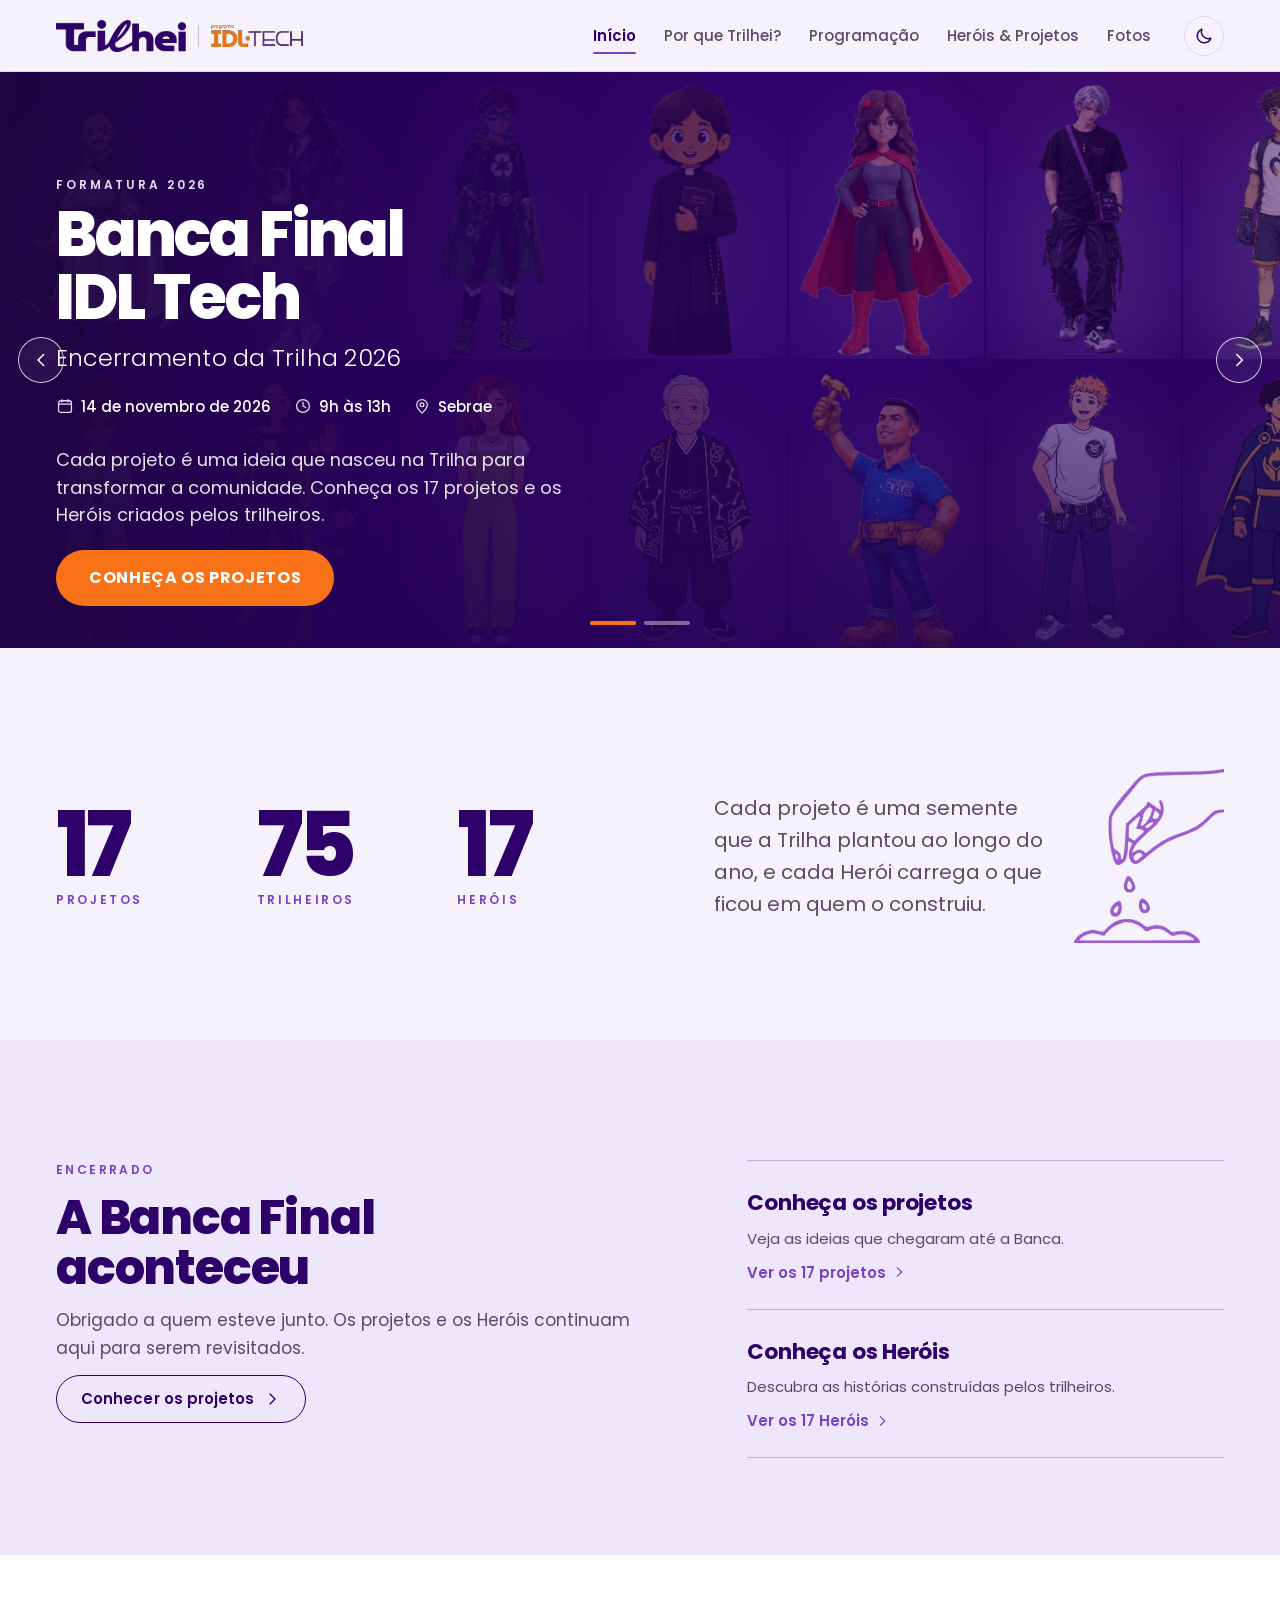
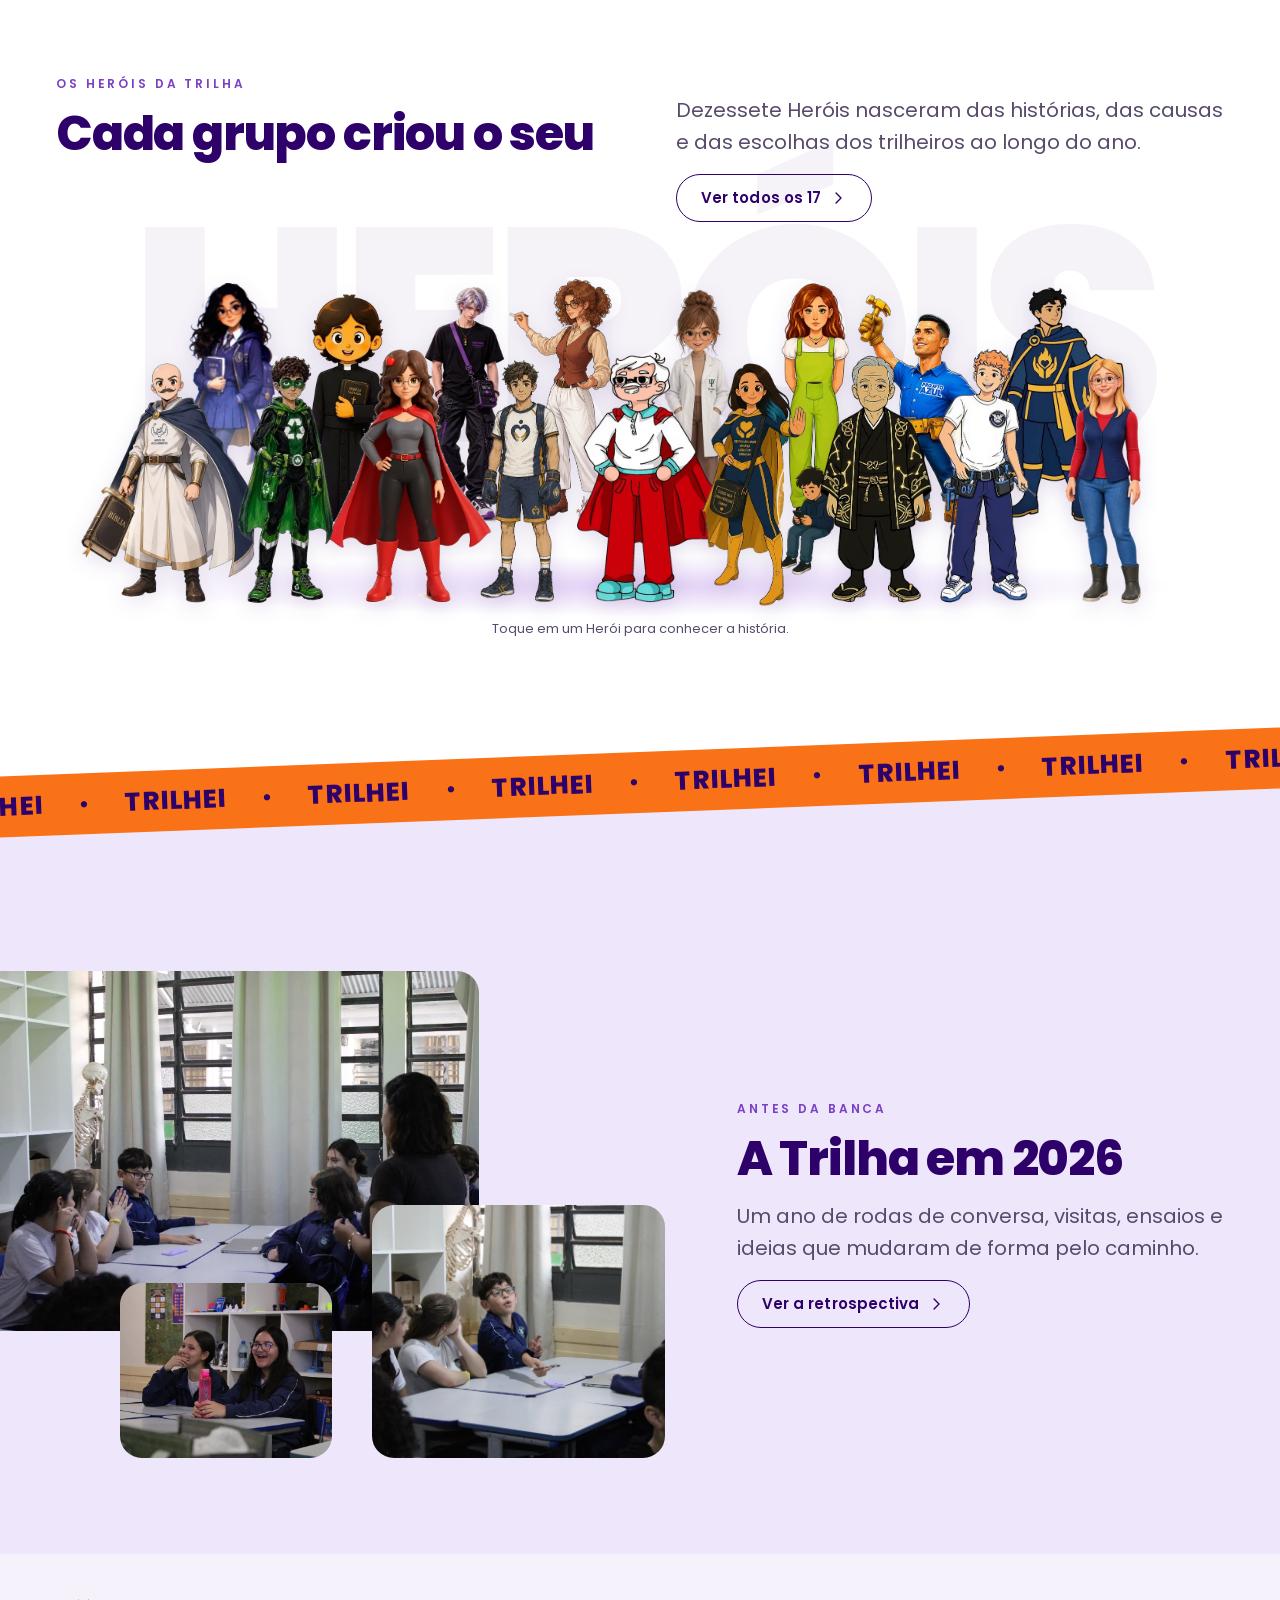
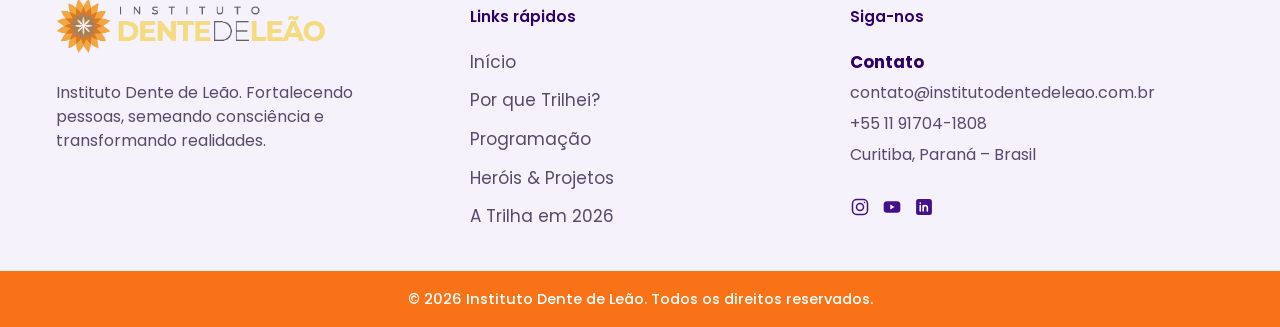
==== commit 0fb654c0: "Update IDL v.9.7" ====
--- a/index.html
+++ b/index.html
@@ -13,6 +13,10 @@
 <link rel="manifest" href="site.webmanifest">
 <meta name="theme-color" content="#300068" media="(prefers-color-scheme: light)">
 <meta name="theme-color" content="#120a20" media="(prefers-color-scheme: dark)">
+<script>
+  /* tema escolhido no botão de sol/lua (antes de desenhar, para não piscar) */
+  try { var t = localStorage.getItem('idl.tema'); if (t === 'claro' || t === 'escuro') document.documentElement.setAttribute('data-tema', t); } catch (e) {}
+</script>
 <meta name="description" content="Encerramento da Trilha 2026 · 14 de novembro, 9h às 13h, no Sebrae. Conheça os projetos dos trilheiros e vote no seu Herói.">
 <!-- prévia do link (WhatsApp, Instagram, LinkedIn…) -->
 <meta property="og:type" content="website">
@@ -70,6 +74,10 @@
       <span class="bs" id="brandSub">Trilha 2026</span>
     </a>
     <nav class="desknav" id="deskNav" aria-label="Navegação principal"></nav>
+    <button type="button" class="tema-btn" id="temaBtn" aria-label="Mudar para o modo escuro" title="Modo escuro">
+      <svg class="tema-lua" viewBox="0 0 24 24" aria-hidden="true"><path d="M20.2 14.6A8.4 8.4 0 0 1 9.4 3.8a8.4 8.4 0 1 0 10.8 10.8Z" fill="none" stroke="currentColor" stroke-width="1.8" stroke-linejoin="round"/></svg>
+      <svg class="tema-sol" viewBox="0 0 24 24" aria-hidden="true"><circle cx="12" cy="12" r="4.2" fill="none" stroke="currentColor" stroke-width="1.8"/><path d="M12 2.6v2.2M12 19.2v2.2M2.6 12h2.2M19.2 12h2.2M5.4 5.4 7 7M17 17l1.6 1.6M5.4 18.6 7 17M17 7l1.6-1.6" stroke="currentColor" stroke-width="1.8" stroke-linecap="round"/></svg>
+    </button>
   </div>
 </header>
 
--- a/styles.css
+++ b/styles.css
@@ -1013,7 +1013,7 @@
   .toast { bottom: 28px; }
   .logo-slot .lg-trilhei { height: 32px; }
   .logo-slot .lg-idl { height: 22px; }
-  .desknav { display: flex; align-items: center; gap: .15rem; }
+  .desknav { display: flex; align-items: center; gap: .15rem; margin-left: auto; }
   .desknav .navbtn { position: relative; display: inline-flex; align-items: center; gap: .4rem; min-height: 44px; padding: 0 .8rem; font-size: var(--t-peq); font-weight: 500; color: var(--c-texto-2); border-radius: var(--r-1); }
   .desknav .navbtn svg { display: none; }
   .desknav .navbtn:hover { color: var(--c-roxo); }
@@ -2761,15 +2761,16 @@
 @media (prefers-reduced-motion: reduce) { .ti-sem, .ti-sem svg { animation: none; } }
 
 /* =========================================================================
-   MODO ESCURO — segue a preferência do sistema (prefers-color-scheme).
+   MODO ESCURO — segue o sistema (prefers-color-scheme), a não ser que a pessoa
+   escolha no botão de sol/lua do topo (html[data-tema="claro" | "escuro"]).
    Vale para o site e o painel; telão, mosaico e telas de QR da mesa têm
    visual próprio e não mudam. Os tokens viram tons escuros; o roxo de TEXTO
    vira lilás claro e o roxo de FUNDO (--c-fundo-roxo) continua roxo.
    As ilustrações dos Heróis seguem sobre fundo claro, como pede o KV.
    ========================================================================= */
 @media (prefers-color-scheme: dark) {
-  html { background: #120a20; }
-  body:not(.is-telao):not(.is-mesa) {
+  html:not([data-tema="claro"]) { background: #120a20; }
+  html:not([data-tema="claro"]) body:not(.is-telao):not(.is-mesa) {
     color-scheme: dark;
     --c-fundo:        #120a20;
     --c-tint:         #1a1030;
@@ -2793,11 +2794,7 @@
     --sombra: 0 22px 48px -24px rgba(0, 0, 0, .7);
     --anel: 0 0 0 3px rgba(169, 127, 243, .5);
   }
-}
-
-@media (prefers-color-scheme: dark) {
-  /* prévias do telão dentro do painel (controle, apresentação, leilão): ficam iguais ao telão de verdade */
-  body:not(.is-telao):not(.is-mesa) :is(.telao, .tl-slide, .sl-previa, .tela-idl, .mesa) {
+  html:not([data-tema="claro"]) body:not(.is-telao):not(.is-mesa) :is(.telao, .tl-slide, .sl-previa, .tela-idl, .mesa) {
     --c-fundo: #f6f2fc; --c-tint: #eee6fa; --c-branco: #ffffff; --c-roxo: #2e006a; --c-roxo-2: #44108c;
     --c-fundo-roxo: #2e006a; --c-fundo-roxo-2: #44108c; --c-acao: #7a3fc4; --c-acao-2: #6631ae; --c-lilas: #b98fe8;
     --c-lilas-claro: #e8dbf7; --c-laranja: #f97218; --c-texto: #241338; --c-texto-2: #574a6b;
@@ -2806,83 +2803,173 @@
     --sombra: 0 22px 48px -24px rgba(46, 0, 106, .38); --anel: 0 0 0 3px rgba(122, 63, 196, .45);
     color-scheme: light;
   }
-
-  /* topo e menu de baixo */
-  body:not(.is-telao):not(.is-mesa) .topbar { background: rgba(18, 10, 32, .9); border-bottom-color: var(--c-linha); }
-  /* logos do topo em branco (como nos slides do telão) */
-  .logo-slot img, .gate-logos img { filter: brightness(0) invert(1); }
-  .logo-slot .lg-idl { border-left-color: rgba(255,255,255,.25); }
-
-  /* texto lilás claro sobre faixas escuras (o token virou fundo escuro) */
-  .fx-escuro .eyebrow, .fx-escuro .voltar, .dobra-meta svg, .banca-topo .eyebrow, .dobra .eyebrow { color: #d9c8f7; }
-  .fx-escuro .sementes-ar { color: rgba(217, 200, 247, .55); }
-
-  /* rodapé do Instituto: logo sobre uma placa clara (o "INSTITUTO" e o "DE" são cinza) */
-  .rodape-idl { color: var(--c-texto-2); }
-  .rf-logo { background: #fbf7f2; padding: 10px 16px; border-radius: 14px; }
-  .rf-marca p, .rf-col a { color: var(--c-texto-2); }
-  .rf-col h2 { color: var(--c-texto); }
-  .rf-col a:hover { color: var(--c-roxo); }
-
-  /* barra de rolagem */
-  ::-webkit-scrollbar-thumb { background-color: #5b3e8f; }
-}
-@media (prefers-color-scheme: dark) { .rf-logo { width: max-content; max-width: 100%; justify-self: start; } }
-@media (prefers-color-scheme: dark) {
-  /* botões e selos roxos com texto branco: roxo mais fechado para o branco ler bem */
-  body:not(.is-telao):not(.is-mesa) :is(.btn-primary, .pb-ic, .vp-play, .sanfona[open] .sf-ico, .ctlA-rv.heroi.on, .venc-banca .venc-tag) { background: #7b45d4; }
-  body:not(.is-telao):not(.is-mesa) .btn-primary:hover { background: #8a57e0; }
-  .rf-logo { display: inline-block; padding: 8px 14px; }
-  .rf-logo img { width: min(230px, 100%); }
-}
-
-@media (prefers-color-scheme: dark) {
-  /* superfícies que eram brancas/claras fixas no código */
-  body:not(.is-telao):not(.is-mesa) :is(.iconbtn-danger:hover) { background: #3d1926; }
-  body:not(.is-telao):not(.is-mesa) :is(.banner-ok) { background: #21342c; }
-  body:not(.is-telao):not(.is-mesa) :is(.chave-vis.is-on) { background: #281343; }
-  body:not(.is-telao):not(.is-mesa) :is(.painel-palco) { background: var(--c-branco); }
-  body:not(.is-telao):not(.is-mesa) :is(.painel-palco select) { background: var(--c-branco); }
-  body:not(.is-telao):not(.is-mesa) :is(.aval) { background: var(--c-branco); }
-  body:not(.is-telao):not(.is-mesa) :is(.banca-aviso) { background: var(--c-branco); }
-  body:not(.is-telao):not(.is-mesa) :is(.banca-aviso.dec) { background: #432813; }
-  body:not(.is-telao):not(.is-mesa) :is(.bcard) { background: var(--c-branco); }
-  body:not(.is-telao):not(.is-mesa) :is(.bcard.feito) { background: #223429; }
-  body:not(.is-telao):not(.is-mesa) :is(.crit) { background: var(--c-branco); }
-  body:not(.is-telao):not(.is-mesa) :is(.crit-b) { background: #251343; }
-  body:not(.is-telao):not(.is-mesa) :is(.dec-placar) { background: var(--c-branco); }
-  body:not(.is-telao):not(.is-mesa) :is(.dcard) { background: var(--c-branco); }
-  body:not(.is-telao):not(.is-mesa) :is(.av-chamada) { background: var(--c-branco); }
-  body:not(.is-telao):not(.is-mesa) :is(.av-card) { background: var(--c-branco); }
-  body:not(.is-telao):not(.is-mesa) :is(.av-chip) { background: #292234; }
-  body:not(.is-telao):not(.is-mesa) :is(.av-chip.on) { background: #20362a; }
-  body:not(.is-telao):not(.is-mesa) :is(.av-linha select) { background: var(--c-branco); }
-  body:not(.is-telao):not(.is-mesa) :is(.banca-resumo) { background: var(--c-branco); }
-  body:not(.is-telao):not(.is-mesa) :is(.crit-guia li b) { background: var(--c-branco); }
-  body:not(.is-telao):not(.is-mesa) :is(.banca-aviso-flut) { background: var(--c-branco); }
-  body:not(.is-telao):not(.is-mesa) :is(.av-vis.on) { background: #281343; }
-  body:not(.is-telao):not(.is-mesa) :is(.entrar-status) { background: var(--c-branco); }
-  body:not(.is-telao):not(.is-mesa) :is(.dc-pub li) { background: #432813; }
-  body:not(.is-telao):not(.is-mesa) :is(.banca-fechada) { background: var(--c-branco); }
-  body:not(.is-telao):not(.is-mesa) :is(.ctl-lista) { background: var(--c-branco); }
-  body:not(.is-telao):not(.is-mesa) :is(.ap-item) { background: var(--c-branco); }
-  body:not(.is-telao):not(.is-mesa) :is(.ctlA-status) { background: var(--c-branco); }
-  body:not(.is-telao):not(.is-mesa) :is(.ctlA-card) { background: var(--c-branco); }
-  body:not(.is-telao):not(.is-mesa) :is(.ctlA-rv) { background: var(--c-branco); }
-  body:not(.is-telao):not(.is-mesa) :is(.pos-aviso) { background: #432813; }
-  body:not(.is-telao):not(.is-mesa) :is(.chk-resumo.is-ok) { background: #1d3927; }
-  body:not(.is-telao):not(.is-mesa) :is(.chk-resumo.is-aviso) { background: #433013; }
-  body:not(.is-telao):not(.is-mesa) :is(.chk-resumo.is-erro) { background: #3e1818; }
-  body:not(.is-telao):not(.is-mesa) :is(.chk-item.is-aviso) { background: #433213; }
-  body:not(.is-telao):not(.is-mesa) :is(.chk-item.is-erro) { background: #431313; }
-  body:not(.is-telao):not(.is-mesa) :is(.avp-ok) { background: #1e3828 !important; }
-  body:not(.is-telao):not(.is-mesa) :is(.avp-atraso) { background: #432c13 !important; }
-  body:not(.is-telao):not(.is-mesa) :is(.lei-opcao) { background: var(--c-branco); }
-  body:not(.is-telao):not(.is-mesa) :is(.lei-radio) { background: var(--c-branco); }
-  body:not(.is-telao):not(.is-mesa) :is(.lei-opcao.on) { background: #281343; }
-}
-@media (prefers-color-scheme: dark) {
-  body:not(.is-telao):not(.is-mesa) .bp-pe { background: rgba(26, 17, 46, .96); border-top-color: var(--c-linha); }
-  body:not(.is-telao):not(.is-mesa) .ind-item:hover { background: rgba(255, 255, 255, .06); }
-  body:not(.is-telao):not(.is-mesa) .mt-proj { background: rgba(26, 17, 46, .94); }
-}
+  html:not([data-tema="claro"]) body:not(.is-telao):not(.is-mesa) .topbar { background: rgba(18, 10, 32, .9); border-bottom-color: var(--c-linha); }
+  html:not([data-tema="claro"]) .logo-slot img, html:not([data-tema="claro"]) .gate-logos img { filter: brightness(0) invert(1); }
+  html:not([data-tema="claro"]) .logo-slot .lg-idl { border-left-color: rgba(255,255,255,.25); }
+  html:not([data-tema="claro"]) .fx-escuro .eyebrow, html:not([data-tema="claro"]) .fx-escuro .voltar, html:not([data-tema="claro"]) .dobra-meta svg, html:not([data-tema="claro"]) .banca-topo .eyebrow, html:not([data-tema="claro"]) .dobra .eyebrow { color: #d9c8f7; }
+  html:not([data-tema="claro"]) .fx-escuro .sementes-ar { color: rgba(217, 200, 247, .55); }
+  html:not([data-tema="claro"]) .rodape-idl { color: var(--c-texto-2); }
+  html:not([data-tema="claro"]) .rf-logo { background: #fbf7f2; padding: 10px 16px; border-radius: 14px; }
+  html:not([data-tema="claro"]) .rf-marca p, html:not([data-tema="claro"]) .rf-col a { color: var(--c-texto-2); }
+  html:not([data-tema="claro"]) .rf-col h2 { color: var(--c-texto); }
+  html:not([data-tema="claro"]) .rf-col a:hover { color: var(--c-roxo); }
+  html:not([data-tema="claro"]) ::-webkit-scrollbar-thumb { background-color: #5b3e8f; }
+  html:not([data-tema="claro"]) .rf-logo { width: max-content; max-width: 100%; justify-self: start; }
+  html:not([data-tema="claro"]) body:not(.is-telao):not(.is-mesa) :is(.btn-primary, .pb-ic, .vp-play, .sanfona[open] .sf-ico, .ctlA-rv.heroi.on, .venc-banca .venc-tag) { background: #7b45d4; }
+  html:not([data-tema="claro"]) body:not(.is-telao):not(.is-mesa) .btn-primary:hover { background: #8a57e0; }
+  html:not([data-tema="claro"]) .rf-logo { display: inline-block; padding: 8px 14px; }
+  html:not([data-tema="claro"]) .rf-logo img { width: min(230px, 100%); }
+  html:not([data-tema="claro"]) body:not(.is-telao):not(.is-mesa) :is(.iconbtn-danger:hover) { background: #3d1926; }
+  html:not([data-tema="claro"]) body:not(.is-telao):not(.is-mesa) :is(.banner-ok) { background: #21342c; }
+  html:not([data-tema="claro"]) body:not(.is-telao):not(.is-mesa) :is(.chave-vis.is-on) { background: #281343; }
+  html:not([data-tema="claro"]) body:not(.is-telao):not(.is-mesa) :is(.painel-palco) { background: var(--c-branco); }
+  html:not([data-tema="claro"]) body:not(.is-telao):not(.is-mesa) :is(.painel-palco select) { background: var(--c-branco); }
+  html:not([data-tema="claro"]) body:not(.is-telao):not(.is-mesa) :is(.aval) { background: var(--c-branco); }
+  html:not([data-tema="claro"]) body:not(.is-telao):not(.is-mesa) :is(.banca-aviso) { background: var(--c-branco); }
+  html:not([data-tema="claro"]) body:not(.is-telao):not(.is-mesa) :is(.banca-aviso.dec) { background: #432813; }
+  html:not([data-tema="claro"]) body:not(.is-telao):not(.is-mesa) :is(.bcard) { background: var(--c-branco); }
+  html:not([data-tema="claro"]) body:not(.is-telao):not(.is-mesa) :is(.bcard.feito) { background: #223429; }
+  html:not([data-tema="claro"]) body:not(.is-telao):not(.is-mesa) :is(.crit) { background: var(--c-branco); }
+  html:not([data-tema="claro"]) body:not(.is-telao):not(.is-mesa) :is(.crit-b) { background: #251343; }
+  html:not([data-tema="claro"]) body:not(.is-telao):not(.is-mesa) :is(.dec-placar) { background: var(--c-branco); }
+  html:not([data-tema="claro"]) body:not(.is-telao):not(.is-mesa) :is(.dcard) { background: var(--c-branco); }
+  html:not([data-tema="claro"]) body:not(.is-telao):not(.is-mesa) :is(.av-chamada) { background: var(--c-branco); }
+  html:not([data-tema="claro"]) body:not(.is-telao):not(.is-mesa) :is(.av-card) { background: var(--c-branco); }
+  html:not([data-tema="claro"]) body:not(.is-telao):not(.is-mesa) :is(.av-chip) { background: #292234; }
+  html:not([data-tema="claro"]) body:not(.is-telao):not(.is-mesa) :is(.av-chip.on) { background: #20362a; }
+  html:not([data-tema="claro"]) body:not(.is-telao):not(.is-mesa) :is(.av-linha select) { background: var(--c-branco); }
+  html:not([data-tema="claro"]) body:not(.is-telao):not(.is-mesa) :is(.banca-resumo) { background: var(--c-branco); }
+  html:not([data-tema="claro"]) body:not(.is-telao):not(.is-mesa) :is(.crit-guia li b) { background: var(--c-branco); }
+  html:not([data-tema="claro"]) body:not(.is-telao):not(.is-mesa) :is(.banca-aviso-flut) { background: var(--c-branco); }
+  html:not([data-tema="claro"]) body:not(.is-telao):not(.is-mesa) :is(.av-vis.on) { background: #281343; }
+  html:not([data-tema="claro"]) body:not(.is-telao):not(.is-mesa) :is(.entrar-status) { background: var(--c-branco); }
+  html:not([data-tema="claro"]) body:not(.is-telao):not(.is-mesa) :is(.dc-pub li) { background: #432813; }
+  html:not([data-tema="claro"]) body:not(.is-telao):not(.is-mesa) :is(.banca-fechada) { background: var(--c-branco); }
+  html:not([data-tema="claro"]) body:not(.is-telao):not(.is-mesa) :is(.ctl-lista) { background: var(--c-branco); }
+  html:not([data-tema="claro"]) body:not(.is-telao):not(.is-mesa) :is(.ap-item) { background: var(--c-branco); }
+  html:not([data-tema="claro"]) body:not(.is-telao):not(.is-mesa) :is(.ctlA-status) { background: var(--c-branco); }
+  html:not([data-tema="claro"]) body:not(.is-telao):not(.is-mesa) :is(.ctlA-card) { background: var(--c-branco); }
+  html:not([data-tema="claro"]) body:not(.is-telao):not(.is-mesa) :is(.ctlA-rv) { background: var(--c-branco); }
+  html:not([data-tema="claro"]) body:not(.is-telao):not(.is-mesa) :is(.pos-aviso) { background: #432813; }
+  html:not([data-tema="claro"]) body:not(.is-telao):not(.is-mesa) :is(.chk-resumo.is-ok) { background: #1d3927; }
+  html:not([data-tema="claro"]) body:not(.is-telao):not(.is-mesa) :is(.chk-resumo.is-aviso) { background: #433013; }
+  html:not([data-tema="claro"]) body:not(.is-telao):not(.is-mesa) :is(.chk-resumo.is-erro) { background: #3e1818; }
+  html:not([data-tema="claro"]) body:not(.is-telao):not(.is-mesa) :is(.chk-item.is-aviso) { background: #433213; }
+  html:not([data-tema="claro"]) body:not(.is-telao):not(.is-mesa) :is(.chk-item.is-erro) { background: #431313; }
+  html:not([data-tema="claro"]) body:not(.is-telao):not(.is-mesa) :is(.avp-ok) { background: #1e3828 !important; }
+  html:not([data-tema="claro"]) body:not(.is-telao):not(.is-mesa) :is(.avp-atraso) { background: #432c13 !important; }
+  html:not([data-tema="claro"]) body:not(.is-telao):not(.is-mesa) :is(.lei-opcao) { background: var(--c-branco); }
+  html:not([data-tema="claro"]) body:not(.is-telao):not(.is-mesa) :is(.lei-radio) { background: var(--c-branco); }
+  html:not([data-tema="claro"]) body:not(.is-telao):not(.is-mesa) :is(.lei-opcao.on) { background: #281343; }
+  html:not([data-tema="claro"]) body:not(.is-telao):not(.is-mesa) .bp-pe { background: rgba(26, 17, 46, .96); border-top-color: var(--c-linha); }
+  html:not([data-tema="claro"]) body:not(.is-telao):not(.is-mesa) .ind-item:hover { background: rgba(255, 255, 255, .06); }
+  html:not([data-tema="claro"]) body:not(.is-telao):not(.is-mesa) .mt-proj { background: rgba(26, 17, 46, .94); }
+}
+/* escolhido no botão: escuro mesmo com o sistema claro */
+html[data-tema="escuro"] { background: #120a20; }
+html[data-tema="escuro"] body:not(.is-telao):not(.is-mesa) {
+    color-scheme: dark;
+    --c-fundo:        #120a20;
+    --c-tint:         #1a1030;
+    --c-branco:       #1f1536;   /* superfícies (cartões, painéis) */
+    --c-roxo:         #ece3ff;   /* títulos */
+    --c-roxo-2:       #d6c4ff;
+    --c-fundo-roxo:   #4a1c94;
+    --c-fundo-roxo-2: #5a28a8;
+    --c-acao:         #a97ff3;
+    --c-acao-2:       #c2a3ff;
+    --c-lilas:        #8a68c4;
+    --c-lilas-claro:  #2d1f4b;
+    --c-laranja:      #ff8433;
+    --c-texto:        #ebe4f6;
+    --c-texto-2:      #b9adcc;
+    --c-linha:        rgba(214, 196, 255, .13);
+    --c-linha-forte:  rgba(214, 196, 255, .26);
+    --c-perigo:       #ff6f9e;
+    --c-ok:           #4fd39a;
+    --grad-quadro: linear-gradient(180deg, #241a3e 0%, #1c1332 58%, #170f2b 100%);
+    --sombra: 0 22px 48px -24px rgba(0, 0, 0, .7);
+    --anel: 0 0 0 3px rgba(169, 127, 243, .5);
+  }
+html[data-tema="escuro"] body:not(.is-telao):not(.is-mesa) :is(.telao, .tl-slide, .sl-previa, .tela-idl, .mesa) {
+    --c-fundo: #f6f2fc; --c-tint: #eee6fa; --c-branco: #ffffff; --c-roxo: #2e006a; --c-roxo-2: #44108c;
+    --c-fundo-roxo: #2e006a; --c-fundo-roxo-2: #44108c; --c-acao: #7a3fc4; --c-acao-2: #6631ae; --c-lilas: #b98fe8;
+    --c-lilas-claro: #e8dbf7; --c-laranja: #f97218; --c-texto: #241338; --c-texto-2: #574a6b;
+    --c-linha: rgba(46, 0, 106, .12); --c-linha-forte: rgba(46, 0, 106, .24); --c-perigo: #b4235a; --c-ok: #1f7a55;
+    --grad-quadro: linear-gradient(180deg, #ffffff 0%, #f1e9fb 58%, #e5d6f7 100%);
+    --sombra: 0 22px 48px -24px rgba(46, 0, 106, .38); --anel: 0 0 0 3px rgba(122, 63, 196, .45);
+    color-scheme: light;
+  }
+html[data-tema="escuro"] body:not(.is-telao):not(.is-mesa) .topbar { background: rgba(18, 10, 32, .9); border-bottom-color: var(--c-linha); }
+html[data-tema="escuro"] .logo-slot img, html[data-tema="escuro"] .gate-logos img { filter: brightness(0) invert(1); }
+html[data-tema="escuro"] .logo-slot .lg-idl { border-left-color: rgba(255,255,255,.25); }
+html[data-tema="escuro"] .fx-escuro .eyebrow, html[data-tema="escuro"] .fx-escuro .voltar, html[data-tema="escuro"] .dobra-meta svg, html[data-tema="escuro"] .banca-topo .eyebrow, html[data-tema="escuro"] .dobra .eyebrow { color: #d9c8f7; }
+html[data-tema="escuro"] .fx-escuro .sementes-ar { color: rgba(217, 200, 247, .55); }
+html[data-tema="escuro"] .rodape-idl { color: var(--c-texto-2); }
+html[data-tema="escuro"] .rf-logo { background: #fbf7f2; padding: 10px 16px; border-radius: 14px; }
+html[data-tema="escuro"] .rf-marca p, html[data-tema="escuro"] .rf-col a { color: var(--c-texto-2); }
+html[data-tema="escuro"] .rf-col h2 { color: var(--c-texto); }
+html[data-tema="escuro"] .rf-col a:hover { color: var(--c-roxo); }
+html[data-tema="escuro"] ::-webkit-scrollbar-thumb { background-color: #5b3e8f; }
+html[data-tema="escuro"] .rf-logo { width: max-content; max-width: 100%; justify-self: start; }
+html[data-tema="escuro"] body:not(.is-telao):not(.is-mesa) :is(.btn-primary, .pb-ic, .vp-play, .sanfona[open] .sf-ico, .ctlA-rv.heroi.on, .venc-banca .venc-tag) { background: #7b45d4; }
+html[data-tema="escuro"] body:not(.is-telao):not(.is-mesa) .btn-primary:hover { background: #8a57e0; }
+html[data-tema="escuro"] .rf-logo { display: inline-block; padding: 8px 14px; }
+html[data-tema="escuro"] .rf-logo img { width: min(230px, 100%); }
+html[data-tema="escuro"] body:not(.is-telao):not(.is-mesa) :is(.iconbtn-danger:hover) { background: #3d1926; }
+html[data-tema="escuro"] body:not(.is-telao):not(.is-mesa) :is(.banner-ok) { background: #21342c; }
+html[data-tema="escuro"] body:not(.is-telao):not(.is-mesa) :is(.chave-vis.is-on) { background: #281343; }
+html[data-tema="escuro"] body:not(.is-telao):not(.is-mesa) :is(.painel-palco) { background: var(--c-branco); }
+html[data-tema="escuro"] body:not(.is-telao):not(.is-mesa) :is(.painel-palco select) { background: var(--c-branco); }
+html[data-tema="escuro"] body:not(.is-telao):not(.is-mesa) :is(.aval) { background: var(--c-branco); }
+html[data-tema="escuro"] body:not(.is-telao):not(.is-mesa) :is(.banca-aviso) { background: var(--c-branco); }
+html[data-tema="escuro"] body:not(.is-telao):not(.is-mesa) :is(.banca-aviso.dec) { background: #432813; }
+html[data-tema="escuro"] body:not(.is-telao):not(.is-mesa) :is(.bcard) { background: var(--c-branco); }
+html[data-tema="escuro"] body:not(.is-telao):not(.is-mesa) :is(.bcard.feito) { background: #223429; }
+html[data-tema="escuro"] body:not(.is-telao):not(.is-mesa) :is(.crit) { background: var(--c-branco); }
+html[data-tema="escuro"] body:not(.is-telao):not(.is-mesa) :is(.crit-b) { background: #251343; }
+html[data-tema="escuro"] body:not(.is-telao):not(.is-mesa) :is(.dec-placar) { background: var(--c-branco); }
+html[data-tema="escuro"] body:not(.is-telao):not(.is-mesa) :is(.dcard) { background: var(--c-branco); }
+html[data-tema="escuro"] body:not(.is-telao):not(.is-mesa) :is(.av-chamada) { background: var(--c-branco); }
+html[data-tema="escuro"] body:not(.is-telao):not(.is-mesa) :is(.av-card) { background: var(--c-branco); }
+html[data-tema="escuro"] body:not(.is-telao):not(.is-mesa) :is(.av-chip) { background: #292234; }
+html[data-tema="escuro"] body:not(.is-telao):not(.is-mesa) :is(.av-chip.on) { background: #20362a; }
+html[data-tema="escuro"] body:not(.is-telao):not(.is-mesa) :is(.av-linha select) { background: var(--c-branco); }
+html[data-tema="escuro"] body:not(.is-telao):not(.is-mesa) :is(.banca-resumo) { background: var(--c-branco); }
+html[data-tema="escuro"] body:not(.is-telao):not(.is-mesa) :is(.crit-guia li b) { background: var(--c-branco); }
+html[data-tema="escuro"] body:not(.is-telao):not(.is-mesa) :is(.banca-aviso-flut) { background: var(--c-branco); }
+html[data-tema="escuro"] body:not(.is-telao):not(.is-mesa) :is(.av-vis.on) { background: #281343; }
+html[data-tema="escuro"] body:not(.is-telao):not(.is-mesa) :is(.entrar-status) { background: var(--c-branco); }
+html[data-tema="escuro"] body:not(.is-telao):not(.is-mesa) :is(.dc-pub li) { background: #432813; }
+html[data-tema="escuro"] body:not(.is-telao):not(.is-mesa) :is(.banca-fechada) { background: var(--c-branco); }
+html[data-tema="escuro"] body:not(.is-telao):not(.is-mesa) :is(.ctl-lista) { background: var(--c-branco); }
+html[data-tema="escuro"] body:not(.is-telao):not(.is-mesa) :is(.ap-item) { background: var(--c-branco); }
+html[data-tema="escuro"] body:not(.is-telao):not(.is-mesa) :is(.ctlA-status) { background: var(--c-branco); }
+html[data-tema="escuro"] body:not(.is-telao):not(.is-mesa) :is(.ctlA-card) { background: var(--c-branco); }
+html[data-tema="escuro"] body:not(.is-telao):not(.is-mesa) :is(.ctlA-rv) { background: var(--c-branco); }
+html[data-tema="escuro"] body:not(.is-telao):not(.is-mesa) :is(.pos-aviso) { background: #432813; }
+html[data-tema="escuro"] body:not(.is-telao):not(.is-mesa) :is(.chk-resumo.is-ok) { background: #1d3927; }
+html[data-tema="escuro"] body:not(.is-telao):not(.is-mesa) :is(.chk-resumo.is-aviso) { background: #433013; }
+html[data-tema="escuro"] body:not(.is-telao):not(.is-mesa) :is(.chk-resumo.is-erro) { background: #3e1818; }
+html[data-tema="escuro"] body:not(.is-telao):not(.is-mesa) :is(.chk-item.is-aviso) { background: #433213; }
+html[data-tema="escuro"] body:not(.is-telao):not(.is-mesa) :is(.chk-item.is-erro) { background: #431313; }
+html[data-tema="escuro"] body:not(.is-telao):not(.is-mesa) :is(.avp-ok) { background: #1e3828 !important; }
+html[data-tema="escuro"] body:not(.is-telao):not(.is-mesa) :is(.avp-atraso) { background: #432c13 !important; }
+html[data-tema="escuro"] body:not(.is-telao):not(.is-mesa) :is(.lei-opcao) { background: var(--c-branco); }
+html[data-tema="escuro"] body:not(.is-telao):not(.is-mesa) :is(.lei-radio) { background: var(--c-branco); }
+html[data-tema="escuro"] body:not(.is-telao):not(.is-mesa) :is(.lei-opcao.on) { background: #281343; }
+html[data-tema="escuro"] body:not(.is-telao):not(.is-mesa) .bp-pe { background: rgba(26, 17, 46, .96); border-top-color: var(--c-linha); }
+html[data-tema="escuro"] body:not(.is-telao):not(.is-mesa) .ind-item:hover { background: rgba(255, 255, 255, .06); }
+html[data-tema="escuro"] body:not(.is-telao):not(.is-mesa) .mt-proj { background: rgba(26, 17, 46, .94); }
+
+/* botão de sol/lua no canto superior direito do topo */
+.tema-btn { flex: none; margin-left: auto; width: 40px; height: 40px; border-radius: 50%; display: grid; place-items: center; color: var(--c-roxo); border: 1px solid var(--c-linha); background: transparent; transition: background .2s, border-color .2s; }
+.tema-btn:hover { background: var(--c-lilas-claro); border-color: var(--c-linha-forte); }
+.tema-btn:focus-visible { outline: 2px solid var(--c-acao); outline-offset: 2px; }
+.tema-btn svg { grid-area: 1 / 1; width: 20px; height: 20px; transition: transform .35s var(--ease), opacity .25s; }
+.tema-btn .tema-sol { opacity: 0; transform: rotate(-60deg) scale(.6); }
+.tema-btn.is-escuro .tema-lua { opacity: 0; transform: rotate(60deg) scale(.6); }
+.tema-btn.is-escuro .tema-sol { opacity: 1; transform: none; }
+.desknav + .tema-btn { margin-left: 4px; }
+/* troca suave das cores ao clicar */
+html.tema-trocando, html.tema-trocando * { transition: background-color .3s ease, color .3s ease, border-color .3s ease !important; }
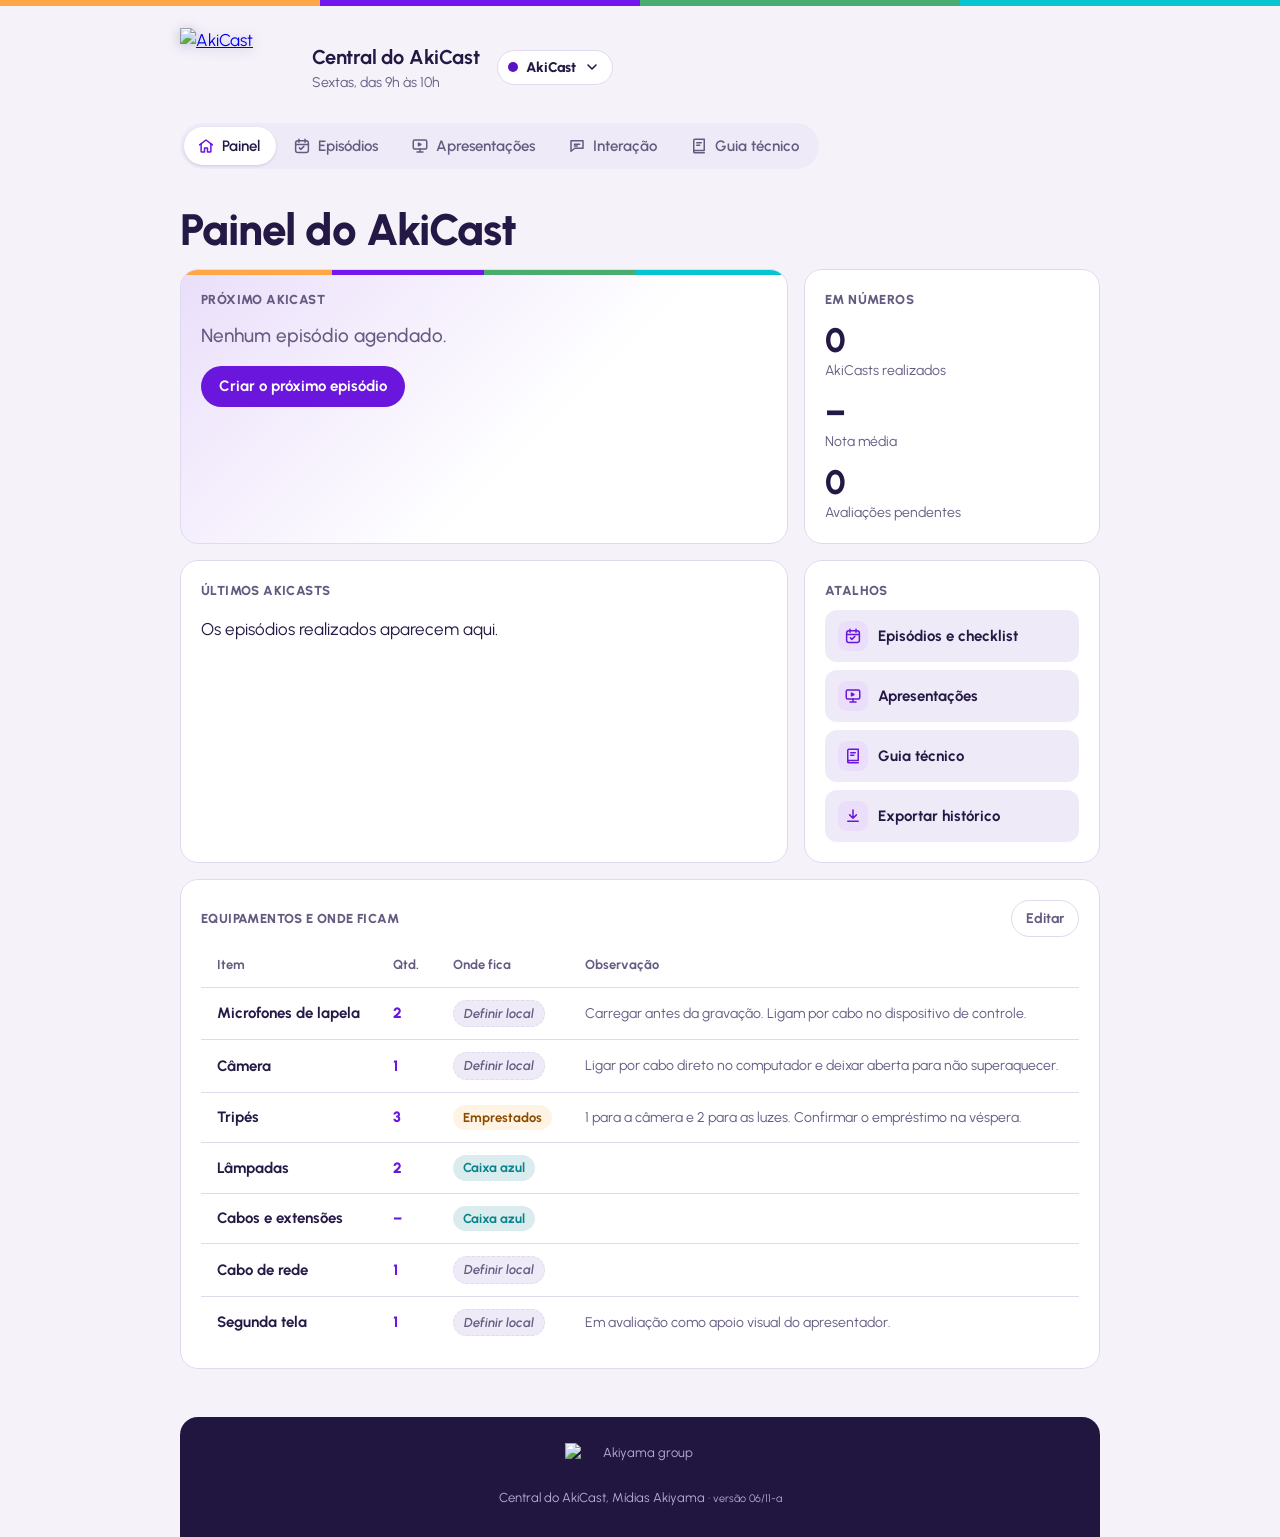
==== commit 4e0c2e25: "Update IDL v.10.1" ====
--- a/index.html
+++ b/index.html
@@ -1,93 +1,324 @@
-<!doctype html>
+<!DOCTYPE html>
 <html lang="pt-BR">
 <head>
 <meta charset="utf-8">
-<title>IDL</title>
-<meta name="application-name" content="IDL">
-<meta name="apple-mobile-web-app-title" content="IDL">
-<link rel="icon" type="image/png" sizes="32x32" href="img/icon/favicon-32.png?v=5">
-<link rel="icon" type="image/png" sizes="16x16" href="img/icon/favicon-16.png?v=5">
-<link rel="icon" type="image/png" sizes="96x96" href="img/icon/favicon-96.png?v=5">
-<link rel="shortcut icon" href="favicon.ico?v=5">
-<link rel="apple-touch-icon" href="img/icon/apple-touch-icon.png?v=5">
-<link rel="manifest" href="site.webmanifest">
-<meta name="theme-color" content="#300068" media="(prefers-color-scheme: light)">
-<meta name="theme-color" content="#120a20" media="(prefers-color-scheme: dark)">
-<script>
-  /* tema escolhido no botão de sol/lua (antes de desenhar, para não piscar) */
-  try { var t = localStorage.getItem('idl.tema'); if (t === 'claro' || t === 'escuro') document.documentElement.setAttribute('data-tema', t); } catch (e) {}
-</script>
-<meta name="description" content="Encerramento da Trilha 2026 · 14 de novembro, 9h às 13h, no Sebrae. Conheça os projetos dos trilheiros e vote no seu Herói.">
-<!-- prévia do link (WhatsApp, Instagram, LinkedIn…) -->
-<meta property="og:type" content="website">
-<meta property="og:locale" content="pt_BR">
-<meta property="og:site_name" content="Instituto Dente de Leão">
-<meta property="og:title" content="IDL · Trilha 2026">
-<meta property="og:description" content="14 de novembro, 9h às 13h, no Sebrae. Conheça os projetos dos trilheiros e vote no seu Herói.">
-<meta property="og:url" content="https://idl-banca.vercel.app/">
-<meta property="og:image" content="https://idl-banca.vercel.app/img/og-image.jpg">
-<meta property="og:image:type" content="image/jpeg">
-<meta property="og:image:width" content="1200">
-<meta property="og:image:height" content="630">
-<meta property="og:image:alt" content="Banca Final IDL Tech, 14 de novembro, com os Heróis candidatos">
-<meta name="twitter:card" content="summary_large_image">
-<link rel="canonical" href="https://idl-banca.vercel.app/"><meta name=viewport content="width=device-width,initial-scale=1,viewport-fit=cover"><style>:root{color-scheme:light;box-sizing:border-box;padding-top:env(safe-area-inset-top,0px);padding-bottom:env(safe-area-inset-bottom,0px)}html{scroll-padding-top:env(safe-area-inset-top,0px)}body{margin:0;padding:0;font:14px -apple-system,BlinkMacSystemFont,sans-serif;background:#fff;color:#000}img{max-width:100%}[hidden]:not([hidden=until-found i]){display:none!important}</style>
+<meta name="viewport" content="width=device-width, initial-scale=1, viewport-fit=cover">
+<title>Central do AkiCast</title>
+<link rel="icon" type="image/svg+xml" href="img/favicon.svg">
+<link rel="apple-touch-icon" href="img/apple-touch-icon.png">
+<meta name="theme-color" content="#5A12C4">
+
+<link rel="preconnect" href="https://fonts.googleapis.com">
 <link rel="preconnect" href="https://fonts.gstatic.com" crossorigin>
-<link rel="stylesheet" href="https://fonts.googleapis.com/css2?family=Poppins:wght@300;400;500;600;700;800&display=swap">
-<link rel="stylesheet" href="styles.css">
+<link href="https://fonts.googleapis.com/css2?family=Urbanist:wght@300;400;500;600;700;800&display=swap" rel="stylesheet">
+<link rel="stylesheet" href="css/central.css?v=20261106a">
+
+<!-- Configuração do Supabase: js/config.js -->
+<script src="js/config.js?v=20261106a"></script>
+<script src="https://cdn.jsdelivr.net/npm/@supabase/supabase-js@2.117.2/dist/umd/supabase.js"></script>
 </head>
 <body>
-<svg width="0" height="0" style="position:absolute" aria-hidden="true" focusable="false">
-  <defs>
-    <g id="i-home" fill="none" stroke="currentColor" stroke-width="1.7" stroke-linecap="round" stroke-linejoin="round"><path d="M3.2 10.6 12 3.4l8.8 7.2"/><path d="M5.6 9.4V20h12.8V9.4"/><path d="M9.8 20v-5.4h4.4V20"/></g>
-    <g id="i-clock" fill="none" stroke="currentColor" stroke-width="1.7" stroke-linecap="round" stroke-linejoin="round"><circle cx="12" cy="12" r="8.6"/><path d="M12 6.8V12l3.5 2.1"/></g>
-    <g id="i-grid" fill="none" stroke="currentColor" stroke-width="1.7" stroke-linecap="round" stroke-linejoin="round"><rect x="3.2" y="3.2" width="7.4" height="7.4" rx="2.2"/><rect x="13.4" y="3.2" width="7.4" height="7.4" rx="2.2"/><rect x="3.2" y="13.4" width="7.4" height="7.4" rx="2.2"/><rect x="13.4" y="13.4" width="7.4" height="7.4" rx="2.2"/></g>
-    <g id="i-vote" fill="none" stroke="currentColor" stroke-width="1.7" stroke-linecap="round" stroke-linejoin="round"><circle cx="12" cy="12" r="8.6"/><path d="m8.2 12.2 2.6 2.6 5-5.4"/></g>
-    <g id="i-cal" fill="none" stroke="currentColor" stroke-width="1.7" stroke-linecap="round" stroke-linejoin="round"><rect x="3.4" y="5" width="17.2" height="15.6" rx="3"/><path d="M3.4 9.6h17.2M8 3.4v3.2M16 3.4v3.2"/></g>
-    <g id="i-pin" fill="none" stroke="currentColor" stroke-width="1.7" stroke-linecap="round" stroke-linejoin="round"><path d="M19 10.4c0 5-7 11-7 11s-7-6-7-11a7 7 0 1 1 14 0Z"/><circle cx="12" cy="10.2" r="2.5"/></g>
-    <g id="i-arrow-left" fill="none" stroke="currentColor" stroke-width="1.8" stroke-linecap="round" stroke-linejoin="round"><path d="M15.2 5.4 8.4 12l6.8 6.6"/></g>
-    <g id="i-chev" fill="none" stroke="currentColor" stroke-width="1.8" stroke-linecap="round" stroke-linejoin="round"><path d="m9.4 5.4 6.6 6.6-6.6 6.6"/></g>
-    <g id="i-info" fill="none" stroke="currentColor" stroke-width="1.7" stroke-linecap="round" stroke-linejoin="round"><circle cx="12" cy="12" r="8.6"/><path d="M12 11.2v5M12 7.9v.1"/></g>
-    <g id="i-spark" fill="none" stroke="currentColor" stroke-width="1.7" stroke-linecap="round" stroke-linejoin="round"><path d="M12 3.6 13.7 9 19 10.7 13.7 12.4 12 17.8 10.3 12.4 5 10.7 10.3 9Z"/><path d="M18.4 16.6l.7 2.1 2.1.7-2.1.7-.7 2.1-.7-2.1-2.1-.7 2.1-.7Z"/></g>
-    <g id="i-users" fill="none" stroke="currentColor" stroke-width="1.7" stroke-linecap="round" stroke-linejoin="round"><circle cx="9.4" cy="8.4" r="3.4"/><path d="M3.4 19.4c0-3.1 2.7-5.4 6-5.4s6 2.3 6 5.4"/><path d="M16.2 5.6a3.2 3.2 0 0 1 0 6.1M17.6 14.6c2 .7 3.4 2.5 3.4 4.8"/></g>
-    <g id="i-plus" fill="none" stroke="currentColor" stroke-width="1.9" stroke-linecap="round"><path d="M12 5.5v13M5.5 12h13"/></g>
-    <g id="i-pencil" fill="none" stroke="currentColor" stroke-width="1.7" stroke-linecap="round" stroke-linejoin="round"><path d="M4.4 19.6h3.4L18.9 8.5a2.4 2.4 0 0 0-3.4-3.4L4.4 16.2Z"/></g>
-    <g id="i-trash" fill="none" stroke="currentColor" stroke-width="1.7" stroke-linecap="round" stroke-linejoin="round"><path d="M4.6 6.6h14.8M9.4 6.6V4.8h5.2v1.8M6.6 6.6l.9 12.2h9l.9-12.2"/></g>
-    <g id="i-up" fill="none" stroke="currentColor" stroke-width="1.8" stroke-linecap="round" stroke-linejoin="round"><path d="m6.4 13.6 5.6-5.6 5.6 5.6"/></g>
-    <g id="i-down" fill="none" stroke="currentColor" stroke-width="1.8" stroke-linecap="round" stroke-linejoin="round"><path d="m6.4 10.4 5.6 5.6 5.6-5.6"/></g>
-    <g id="i-x" fill="none" stroke="currentColor" stroke-width="1.8" stroke-linecap="round"><path d="M6.2 6.2l11.6 11.6M17.8 6.2 6.2 17.8"/></g>
-    <g id="i-lock" fill="none" stroke="currentColor" stroke-width="1.7" stroke-linecap="round" stroke-linejoin="round"><rect x="4.8" y="10.2" width="14.4" height="10.2" rx="2.8"/><path d="M8.2 10.2V7.6a3.8 3.8 0 0 1 7.6 0v2.6"/></g>
-    <g id="i-save" fill="none" stroke="currentColor" stroke-width="1.7" stroke-linecap="round" stroke-linejoin="round"><path d="M12 3.6v10.8M8.2 11l3.8 3.6 3.8-3.6"/><path d="M4.6 16.4v2.2a1.8 1.8 0 0 0 1.8 1.8h11.2a1.8 1.8 0 0 0 1.8-1.8v-2.2"/></g>
-    <g id="i-eye" fill="none" stroke="currentColor" stroke-width="1.7" stroke-linecap="round" stroke-linejoin="round"><path d="M2.6 12S6 5.8 12 5.8 21.4 12 21.4 12 18 18.2 12 18.2 2.6 12 2.6 12Z"/><circle cx="12" cy="12" r="2.9"/></g>
-    <g id="i-shuffle" fill="none" stroke="currentColor" stroke-width="1.7" stroke-linecap="round" stroke-linejoin="round"><path d="M3.6 6.6h3.2c1.6 0 3 .9 3.8 2.3l2.8 5c.8 1.4 2.2 2.3 3.8 2.3h3.2"/><path d="M3.6 17.4h3.2c1.6 0 3-.9 3.8-2.3l.9-1.6M16.4 8.6l.9-1.6c.8-1.4 2.2-2.4 3.8-2.4"/><path d="m17.8 3.4 2.8 3.2-2.8 3.2M17.8 14.2l2.8 3.2-2.8 3.2"/></g>
-    <g id="i-play" fill="none" stroke="currentColor" stroke-width="1.7" stroke-linecap="round" stroke-linejoin="round"><path d="M8.4 5.7 18.2 12l-9.8 6.3Z"/></g>
-    <g id="i-key" fill="none" stroke="currentColor" stroke-width="1.7" stroke-linecap="round" stroke-linejoin="round"><circle cx="8" cy="12" r="4"/><path d="M12 12h8.4M17.6 12v3M20.4 12v2.4"/></g>
-    <g id="i-search" fill="none" stroke="currentColor" stroke-width="1.7" stroke-linecap="round"><circle cx="11" cy="11" r="6.6"/><path d="m16 16 4.4 4.4"/></g>
-    <g id="i-seed" fill="none" stroke="currentColor" stroke-width="1.6" stroke-linecap="round" stroke-linejoin="round"><path d="M12 21.2V11.6"/><circle cx="12" cy="8.2" r="1.7"/><path d="M12 8.2 6.4 4.1M12 8.2l5.6-4.1M12 8.2 4.9 9.4M12 8.2l7.1 1.2M12 8.2 7.6 13.1M12 8.2l4.4 4.9"/></g>
-  </defs>
-</svg>
-
-<header class="topbar">
-  <div class="topbar-in">
-    <a class="brandmark" id="brandBtn" href="#/home" title="Página inicial" aria-label="Ir para a página inicial">
-      <span class="logo-slot" id="logoSlot"></span>
-      <span class="bs" id="brandSub">Trilha 2026</span>
-    </a>
-    <nav class="desknav" id="deskNav" aria-label="Navegação principal"></nav>
-    <button type="button" class="tema-btn" id="temaBtn" aria-label="Mudar para o modo escuro" title="Modo escuro">
-      <svg class="tema-lua" viewBox="0 0 24 24" aria-hidden="true"><path d="M20.2 14.6A8.4 8.4 0 0 1 9.4 3.8a8.4 8.4 0 1 0 10.8 10.8Z" fill="none" stroke="currentColor" stroke-width="1.8" stroke-linejoin="round"/></svg>
-      <svg class="tema-sol" viewBox="0 0 24 24" aria-hidden="true"><circle cx="12" cy="12" r="4.2" fill="none" stroke="currentColor" stroke-width="1.8"/><path d="M12 2.6v2.2M12 19.2v2.2M2.6 12h2.2M19.2 12h2.2M5.4 5.4 7 7M17 17l1.6 1.6M5.4 18.6 7 17M17 7l1.6-1.6" stroke="currentColor" stroke-width="1.8" stroke-linecap="round"/></svg>
-    </button>
-  </div>
-</header>
-
-<main id="app" class="shell" tabindex="-1"></main>
-
-<nav class="bottomnav" id="bottomNav" aria-label="Navegação principal"></nav>
-<div id="overlay"></div>
-
-<script src="config.js"></script>
-<script src="data.js"></script>
-<script src="app.js"></script>
-
-</body></html>+<div class="stripe" aria-hidden="true"><span></span><span></span><span></span><span></span></div>
+<div class="wrap">
+  <header class="top">
+    <div class="brand">
+      <a class="brand-link" id="brandLink" href="./#painel" title="Voltar ao painel inicial (botão do meio abre numa aba nova)" aria-label="AkiCast: voltar ao painel inicial"><img class="logo" src="img/akicast-logo.png" alt="AkiCast" width="640" height="427"></a>
+      <div>
+        <div class="brand-title">Central do AkiCast</div>
+        <div class="brand-sub">Sextas, das 9h às 10h</div>
+      </div>
+      <div class="prog-switch no-brand" id="progSwitch">
+        <button class="prog-btn" id="progBtn" type="button" aria-haspopup="menu" aria-expanded="false" title="Trocar de programa"><span class="prog-dot" aria-hidden="true"></span><span id="progName">AkiCast</span><svg viewBox="0 0 24 24" fill="none" stroke="currentColor" stroke-width="2.4" stroke-linecap="round" stroke-linejoin="round" aria-hidden="true"><path d="M6 9l6 6 6-6"/></svg></button>
+        <div class="prog-menu" id="progMenu" role="menu" hidden>
+          <button role="menuitemradio" data-prog="akicast" type="button"><span class="sw" style="background:#5A12C4"></span><span>AkiCast<small>Podcast das sextas</small></span></button>
+          <button role="menuitemradio" data-prog="culture" type="button"><span class="sw" style="background:#FFA744"></span><span>AkiCulture<small>Edições de cultura</small></span></button>
+          <button role="menuitemradio" data-prog="teste" type="button"><span class="sw" style="background:linear-gradient(135deg,#18181B 0 50%,#D4D4D8 50%)"></span><span>AkiTeste<small>Ambiente de testes</small></span></button>
+          <button role="menuitemradio" data-prog="learning" type="button"><span class="sw" style="background:#1E6FD9"></span><span>AkiLearning<small>Conteúdos de aprendizado</small></span></button>
+        </div>
+      </div>
+    </div>
+    <div class="session" id="sessionBox"></div>
+    <nav class="tabs no-anim" role="tablist" aria-label="Seções"><span class="tab-ind" aria-hidden="true"></span>
+      <button role="tab" id="tab-home" aria-selected="true" aria-controls="panel-home"><svg class="ti" viewBox="0 0 24 24" fill="none" stroke="currentColor" stroke-width="2" stroke-linecap="round" stroke-linejoin="round" aria-hidden="true"><path d="M3.5 10.5L12 4l8.5 6.5"/><path d="M5.5 9v10a1 1 0 0 0 1 1H10v-5.5h4V20h3.5a1 1 0 0 0 1-1V9"/></svg>Painel</button>
+      <button role="tab" id="tab-check" aria-selected="false" aria-controls="panel-check"><svg class="ti" viewBox="0 0 24 24" fill="none" stroke="currentColor" stroke-width="2" stroke-linecap="round" stroke-linejoin="round" aria-hidden="true"><rect x="3.5" y="5" width="17" height="15.5" rx="3"/><path d="M3.5 10h17M8 3v4M16 3v4"/><path d="M8.5 14.5l2 2 4-4"/></svg>Episódios</button>
+      <button role="tab" id="tab-pres" aria-selected="false" aria-controls="panel-pres"><svg class="ti" viewBox="0 0 24 24" fill="none" stroke="currentColor" stroke-width="2" stroke-linecap="round" stroke-linejoin="round" aria-hidden="true"><rect x="3" y="4" width="18" height="12" rx="2"/><path d="M12 16v4M8 20h8"/><path d="M10 8.2v3.6l3.2-1.8z" fill="currentColor"/></svg>Apresentações</button>
+      <button role="tab" id="tab-int" aria-selected="false" aria-controls="panel-int"><svg class="ti" viewBox="0 0 24 24" fill="none" stroke="currentColor" stroke-width="2" stroke-linecap="round" stroke-linejoin="round" aria-hidden="true"><path d="M4 5h16v10H9l-5 4z"/><path d="M8.5 9.5h7M8.5 12h4"/></svg>Interação</button>
+      <button role="tab" id="tab-guide" aria-selected="false" aria-controls="panel-guide"><svg class="ti" viewBox="0 0 24 24" fill="none" stroke="currentColor" stroke-width="2" stroke-linecap="round" stroke-linejoin="round" aria-hidden="true"><path d="M5 4.5A1.5 1.5 0 0 1 6.5 3H19v15H6.5A1.5 1.5 0 0 0 5 19.5z"/><path d="M5 19.5A1.5 1.5 0 0 0 6.5 21H19"/><path d="M9 7.5h6M9 11h4"/></svg>Guia técnico</button>
+    </nav>
+  </header>
+
+  <!-- CHECKLIST -->
+  <section class="panel" id="panel-home" role="tabpanel" aria-labelledby="tab-home">
+    <div class="list-head"><h1>Painel do AkiCast</h1></div>
+    <div id="homeBody"><p class="status">Carregando…</p></div>
+  </section>
+
+  <section class="panel" id="panel-check" role="tabpanel" aria-labelledby="tab-check" hidden>
+    <div id="loading" class="status">Carregando episódios…</div>
+    <div id="modeNote"></div>
+    <div id="listView" hidden>
+      <div class="list-head">
+        <h1>Episódios</h1>
+        <div class="head-actions">
+          <button class="btn ghost" id="exportBtn" type="button">Exportar histórico</button>
+          <button class="btn ghost" id="editChk" type="button">Editar checklist</button>
+          <button class="btn primary" id="newEp">Novo episódio</button>
+        </div>
+      </div>
+      <div id="listBody"></div>
+    </div>
+    <div id="editView" hidden>
+      <button class="back" id="edBack" type="button"><svg viewBox="0 0 24 24" fill="none" stroke="currentColor" stroke-width="2.4" stroke-linecap="round" stroke-linejoin="round" aria-hidden="true"><path d="M15 5l-7 7 7 7"/></svg>Voltar sem salvar</button>
+      <div class="list-head"><h1>Editar checklist</h1></div>
+      <p class="lead-p">As mudanças valem para todos os episódios, inclusive os antigos. Um item removido deixa de contar no progresso de todos eles.</p>
+      <div id="editBody"></div>
+      <div class="ep-foot"><button class="btn ghost" id="edCancel" type="button">Cancelar</button><button class="btn primary" id="edSave" type="button">Salvar checklist</button></div>
+    </div>
+    <div id="detailView" hidden>
+      <button class="back" id="backBtn"><svg viewBox="0 0 24 24" fill="none" stroke="currentColor" stroke-width="2.4" stroke-linecap="round" stroke-linejoin="round" aria-hidden="true"><path d="M15 5l-7 7 7 7"/></svg>Voltar para episódios</button>
+      <div id="epBody"></div>
+    </div>
+  </section>
+
+  <!-- PRESENTATIONS -->
+  <section id="sendView" hidden aria-live="polite"></section>
+  <section id="listenView" hidden></section>
+  <section id="overlayView" hidden aria-hidden="true"></section>
+
+  <section class="panel" id="panel-pres" role="tabpanel" aria-labelledby="tab-pres" hidden>
+    <div class="list-head"><h1>Apresentações</h1></div>
+    <p class="lead-p">Suba a apresentação do episódio, em HTML ou PDF. O computador do OBS abre a tela de exibição, e o apresentador controla os slides pelo notebook dele, entrando aqui na central.</p>
+    <div id="presNote"></div>
+    <select id="presEp" class="ep" hidden aria-hidden="true" tabindex="-1"></select>
+    <div class="pp-pick" id="ppPick">
+      <div class="pp-head"><h2>Próximos AkiCasts</h2><span class="meta">Escolha o episódio para ver a apresentação e os links.</span></div>
+      <div class="pp-grid" id="ppUpcoming"></div>
+      <button class="pp-past-btn" id="ppPastBtn" type="button" aria-expanded="false"><span class="closed-chev" aria-hidden="true"><svg viewBox="0 0 24 24" width="18" height="18" fill="none" stroke="currentColor" stroke-width="2.4" stroke-linecap="round" stroke-linejoin="round"><path d="M6 9l6 6 6-6"/></svg></span><span id="ppPastLbl">AkiCasts passados</span></button>
+      <div class="pp-grid pp-past" id="ppPast" hidden></div>
+    </div>
+    <div class="pp-sel" id="ppSel" hidden></div>
+    <div id="presBody"></div>
+  </section>
+
+  <!-- INTERACTION PROTOTYPE -->
+  <section class="panel" id="panel-int" role="tabpanel" aria-labelledby="tab-int" hidden>
+    <div class="list-head"><h1>Interação com o público</h1><span class="proto-tag">Protótipo</span></div>
+    <p class="lead-p">Perguntas e votos dos ouvintes durante a live, com moderação da produção. Esta versão está em construção, etapa por etapa.</p>
+    <div id="intBody"></div>
+  </section>
+
+  <!-- GUIDE -->
+  <section class="panel guide" id="panel-guide" role="tabpanel" aria-labelledby="tab-guide" hidden>
+    <h2>O que aprendemos na montagem</h2>
+    <p class="lead">O setup que funcionou nas últimas transmissões e os ajustes combinados para as próximas.</p>
+
+    <h3>Setup que funcionou</h3>
+    <div class="setup">
+      <div class="card"><h4>Áudio</h4><p>2 microfones de lapela, carregados antes da gravação.</p><p>Conexão com o computador por cabo direto no dispositivo de controle da lapela.</p></div>
+      <div class="card"><h4>Câmera</h4><p>Carregada e ligada por cabo direto no computador.</p><p>Deixar a câmera aberta durante a transmissão para evitar superaquecimento. Na última vez ela desligou por isso; desta vez não esquentou e tudo funcionou.</p></div>
+      <div class="card"><h4>Tripés</h4><p>3 tripés: 1 para a câmera e 2 para as luzes. Funcionaram perfeitamente.</p><p><span class="pill o">Atenção</span> São emprestados: garanta a disponibilidade antes de cada episódio.</p></div>
+      <div class="card"><h4>Iluminação e armazenamento</h4><p>2 lâmpadas, guardadas na caixa azul junto com cabos e extensões.</p></div>
+    </div>
+
+    <h3>Capacidade dos microfones</h3>
+    <div class="table-wrap">
+      <table>
+        <thead><tr><th scope="col">Pessoas</th><th scope="col">Situação</th></tr></thead>
+        <tbody>
+          <tr><td><span class="pill g">1 a 2</span></td><td>Totalmente funcional.</td></tr>
+          <tr><td><span class="pill o">3</span></td><td>Possível, mas é preciso analisar o perfil de voz de cada um e definir o posicionamento dos microfones.</td></tr>
+          <tr><td><span class="pill v">4 ou mais</span></td><td>Pode dar problema se os perfis de voz forem muito diferentes. Considerar mais microfones.</td></tr>
+        </tbody>
+      </table>
+    </div>
+
+    <div id="gRoles"></div>
+    <div id="gCrit"></div>
+    <div id="gAdj"></div>
+
+  </section>
+
+  <footer><img class="group-logo" src="img/akiyama-group.png" alt="Akiyama group" width="640" height="147"><span>Central do AkiCast, Mídias Akiyama · <small id="versaoCentral">HTML 06/11-a · código antigo (js/central.js não foi atualizado)</small></span></footer>
+</div>
+<div class="overlay disp" id="dispOv" hidden>
+  <div id="dispStage" class="disp-stage"></div>
+  <div class="disp-tela" id="dispTela"></div>
+  <div class="disp-cover" id="dispCover" aria-hidden="true">
+    <div class="cover-in">
+      <img class="cover-logo cover-big" alt="">
+      <div class="cover-cta" id="coverCta" hidden>
+        <div class="cover-qr" id="coverQr"></div>
+        <div class="cover-txt"><b>Venha participar!</b><span>Aponte a câmera para o QR Code e mande a sua pergunta para o AkiCast pela plataforma.</span></div>
+      </div>
+    </div>
+  </div>
+  <div class="disp-wait" id="dispWait"><div class="wait-in"><img src="img/akicast-logo.png" alt="AkiCast" class="wait-logo"><p id="dispWaitMsg">Carregando apresentação…</p><img src="img/akiyama-group.png" alt="Akiyama group" class="wait-group"></div></div>
+  <div class="disp-ui">
+    <span class="disp-hint">Tela de exibição. Use tela cheia do navegador (F11) e capture esta janela no OBS.</span>
+    <button class="btn ghost-light" id="dispFull" type="button">Tela cheia</button>
+    <button class="btn ghost-light" id="dispExit" type="button">Sair</button>
+  </div>
+</div>
+<div class="overlay ctrl-ov sala-ov" id="salaOv" hidden>
+  <div class="stripe ctrl-stripe" aria-hidden="true"><span></span><span></span><span></span><span></span></div>
+  <div class="sala-top">
+    <img class="ctrl-logo" id="salaLogo" alt="AkiCast">
+    <div class="sala-title"><span class="hc-label">Sala de controle</span><span class="ctrl-ep" id="salaEp"></span></div>
+    <div class="ctrl-clock sala-clock"><div><span class="k">Agora</span><span class="v" id="salaNow">--:--</span></div><div><span class="k">Fim às 10h</span><span class="v" id="salaLeft">–</span></div></div>
+    <button class="btn ghost" id="salaExit" type="button">Sair da sala</button>
+  </div>
+  <div class="sala-layout">
+    <aside class="sala-side">
+      <div class="sala-card sala-slide">
+        <div class="sala-h"><h3>Slide no ar</h3><span class="meta" id="salaCount"></span></div>
+        <div class="thumb" id="salaCur"></div>
+        <p class="meta sala-hint">Quem passa os slides é o apresentador.</p>
+        <button class="btn sala-cover-btn" id="salaCover" type="button">Mostrar tela do AkiCast</button>
+        <span class="meta sala-hint">Atalho: tecla B</span>
+        <div class="leve-row"><button class="btn ghost sm" data-leve-btn type="button" aria-pressed="false">Modo leve</button><button class="btn ghost sm" data-recarregar-btn type="button">Recarregar telas</button><button class="btn ghost sm" data-reserva-btn type="button" aria-pressed="false" hidden>Usar o PDF de reserva</button></div>
+        <span class="reserva-tag" data-reserva-tag hidden>PDF de reserva no ar</span>
+        <div class="vid-box" id="salaVideo" hidden></div>
+        <div class="tela-box" id="salaTela" hidden></div>
+        <div class="campos-box" id="salaAcoes" hidden></div>
+        <div class="campos-box" id="salaCampos" hidden></div>
+        <button class="btn ghost sm campos-limpar" data-campos-limpar type="button" hidden>Limpar campos</button>
+        <span class="meta sala-hint">Se a apresentação ficar lenta ou travar: o modo leve tira as animações; recarregar destrava no mesmo slide; o PDF de reserva substitui o HTML em todas as telas.</span>
+      </div>
+      <div class="sala-card">
+        <div class="sala-h"><h3>Conexões</h3></div>
+        <div class="sala-status" id="salaStatus"></div>
+      </div>
+    </aside>
+    <section class="sala-main" id="salaQs"></section>
+    <section class="sala-screen"><div id="salaTela" class="sala-screen-in"></div><div id="salaMiniList"></div><div id="salaFrase"></div><div id="salaNome"></div><div id="salaQr"></div></section>
+  </div>
+</div>
+<div class="overlay ctrl-ov" id="ctrlOv" hidden>
+  <div class="stripe ctrl-stripe" aria-hidden="true"><span></span><span></span><span></span><span></span></div>
+  <div class="ctrl-top">
+    <img class="ctrl-logo" id="ctrlLogo" alt="AkiCast">
+    <div>
+      <div class="ctrl-ep" id="ctrlEp"></div>
+      <div class="ctrl-status" id="ctrlStatus"></div>
+    </div>
+    <div class="ctrl-clock">
+      <div><span class="k">Tempo de fala</span><span class="v" id="ctrlTimer">00:00</span></div>
+      <div><span class="k">Fim às 10h</span><span class="v" id="ctrlLeft">–</span></div>
+    </div>
+    <div class="ctrl-links">
+      <a class="btn ghost" id="ctrlSlido" target="_blank" rel="noopener" hidden>Abrir Slido</a>
+    </div>
+    <button class="btn ghost" id="ctrlExit" type="button">Sair do controle</button>
+  </div>
+  <div class="ctrl-tabs" id="ctrlTabs" role="tablist" aria-label="Controle do apresentador" hidden>
+    <button role="tab" id="ctTabPres" aria-selected="true" aria-controls="ctPanelPres" type="button"><svg class="ti" viewBox="0 0 24 24" fill="none" stroke="currentColor" stroke-width="2" stroke-linecap="round" stroke-linejoin="round" aria-hidden="true"><rect x="3" y="4" width="18" height="12" rx="2"/><path d="M12 16v4M8 20h8"/></svg>Apresentação</button>
+    <button role="tab" id="ctTabInt" aria-selected="false" aria-controls="ctPanelInt" type="button"><svg class="ti" viewBox="0 0 24 24" fill="none" stroke="currentColor" stroke-width="2" stroke-linecap="round" stroke-linejoin="round" aria-hidden="true"><path d="M4 5h16v10H9l-5 4z"/><path d="M8.5 9.5h7M8.5 12h4"/></svg>Interações<span class="ct-badge" id="ctBadge" hidden>0</span></button>
+  </div>
+  <div class="ctrl-grid" id="ctPanelPres" role="tabpanel" aria-labelledby="ctTabPres">
+    <div>
+      <div class="ctrl-lbl">No ar agora <span id="ctrlCount"></span></div>
+      <div class="thumb big" id="ctrlCur"></div>
+      <div class="ctrl-btns">
+        <button class="btn ghost big" id="ctrlFirst" type="button">Início</button>
+        <button class="btn ghost big" id="ctrlPrev" type="button">Anterior</button>
+        <button class="btn primary big grow" id="ctrlNextBtn" type="button">Próximo</button>
+      </div>
+      <div class="vid-box" id="ctrlVideo" hidden></div>
+      <div class="tela-box" id="ctrlTela" hidden></div>
+      <div class="campos-box" id="ctrlAcoes" hidden></div>
+      <div class="campos-box" id="ctrlCampos" hidden></div>
+      <div class="leve-row ctrl-leve"><button class="btn ghost sm" data-recarregar-btn type="button">Recarregar telas</button><button class="btn ghost sm" data-reserva-btn type="button" aria-pressed="false" hidden>Usar o PDF de reserva</button><span class="meta">Use se os slides travarem: recarrega no mesmo slide. Se continuar travando, troque para o PDF de reserva.</span></div>
+    </div>
+    <div>
+      <div class="ctrl-lbl">Próximo</div>
+      <div class="thumb" id="ctrlNext"></div>
+      <div class="ctrl-end" id="ctrlEnd" hidden>Este é o último slide.</div>
+      <div class="ctrl-cover-note" id="ctrlCoverNote" hidden>A produção colocou a tela do AkiCast no lugar dos slides. Você pode continuar passando os slides; eles voltam a aparecer quando a produção liberar.</div>
+      <div class="ctrl-keys swipe-hint"><b>No celular ou tablet:</b> deslize o dedo sobre o slide. Para a esquerda avança, para a direita volta.</div>
+      <div class="ctrl-keys">Setas do teclado, espaço e passador de slides também funcionam.</div>
+      <div class="ctrl-keys" id="ctrlWake"></div>
+      <div class="ct-login-hint" id="ctLoginHint" hidden><b>Perguntas do público</b><span>Entre com seu login de apresentador para ver as perguntas e montar a sua fila.</span><button class="btn primary sm" id="ctLoginBtn" type="button">Entrar</button></div>
+    </div>
+  </div>
+  <div class="ct-panel-int" id="ctPanelInt" role="tabpanel" aria-labelledby="ctTabInt" hidden>
+    <div class="ctrl-qs ctrl-qs-wide" id="ctrlQs" hidden></div>
+  </div>
+  <div class="ct-mini" id="ctMini" hidden>
+    <button class="ct-mini-view" id="ctMiniView" type="button" aria-label="Voltar para a apresentação"><div class="thumb" id="ctrlMini"></div></button>
+    <div class="ct-mini-bar">
+      <button class="icon-btn" id="ctMiniPrev" type="button" aria-label="Slide anterior"><svg viewBox="0 0 24 24" fill="none" stroke="currentColor" stroke-width="2.4" stroke-linecap="round" stroke-linejoin="round" aria-hidden="true"><path d="M15 5l-7 7 7 7"/></svg></button>
+      <span id="ctMiniCount"></span>
+      <button class="btn primary sm ct-mini-next" id="ctMiniNext" type="button">Próximo<svg viewBox="0 0 24 24" width="16" height="16" fill="none" stroke="currentColor" stroke-width="2.4" stroke-linecap="round" stroke-linejoin="round" aria-hidden="true"><path d="M9 5l7 7-7 7"/></svg></button>
+    </div>
+  </div>
+</div>
+<div class="sent-ov" id="loginOv" hidden role="dialog" aria-modal="true" aria-labelledby="loginTitle">
+  <form class="sent-card login-card" id="loginForm" novalidate>
+    <img class="login-logo" src="img/akicast-logo.png" alt="">
+    <h2 id="loginTitle">Entrar na equipe</h2>
+    <p>Produção e apresentadores. Ouvintes não precisam de login.</p>
+    <label class="field"><span>Usuário</span><input id="loginUser" type="text" autocomplete="username" autocapitalize="none" spellcheck="false" placeholder="Ex.: apresentar01"></label>
+    <label class="field"><span>Senha</span><input id="loginPass" type="password" autocomplete="current-password"></label>
+    <p class="login-err" id="loginErr" role="alert"></p>
+    <button class="btn primary" id="loginGo" type="submit">Entrar</button>
+    <button class="linkbtn" id="loginCancel" type="button">Cancelar</button>
+  </form>
+</div>
+<div class="sent-ov" id="qrOv" hidden role="dialog" aria-modal="true" aria-labelledby="qrTitle">
+  <div class="sent-card qr-card">
+    <h2 id="qrTitle">Aponte a câmera para abrir o controle</h2>
+    <p id="qrEp"></p>
+    <div class="qr-box" id="qrBox"></div>
+    <p class="qr-url" id="qrUrl"></p>
+    <div class="qr-acts" id="qrActs" hidden>
+      <button class="btn primary" id="qrPng" type="button"><svg viewBox="0 0 24 24" width="17" height="17" fill="none" stroke="currentColor" stroke-width="2.2" stroke-linecap="round" stroke-linejoin="round" aria-hidden="true"><path d="M12 4v11M7.5 10.5L12 15l4.5-4.5M5 19h14"/></svg>Baixar imagem (PNG)</button>
+      <button class="btn ghost" id="qrCopyImg" type="button"><svg viewBox="0 0 24 24" width="17" height="17" fill="none" stroke="currentColor" stroke-width="2.2" stroke-linecap="round" stroke-linejoin="round" aria-hidden="true"><rect x="8" y="8" width="12" height="12" rx="2"/><path d="M16 8V5a1 1 0 0 0-1-1H5a1 1 0 0 0-1 1v10a1 1 0 0 0 1 1h3"/></svg>Copiar imagem</button>
+      <button class="btn ghost" id="qrShare" type="button" hidden><svg viewBox="0 0 24 24" width="17" height="17" fill="none" stroke="currentColor" stroke-width="2.2" stroke-linecap="round" stroke-linejoin="round" aria-hidden="true"><circle cx="18" cy="5" r="2.5"/><circle cx="6" cy="12" r="2.5"/><circle cx="18" cy="19" r="2.5"/><path d="M8.2 10.8l7.6-4.4M8.2 13.2l7.6 4.4"/></svg>Compartilhar</button>
+    </div>
+    <p class="meta qr-hint">A imagem vem com a logo do AkiCast, o título e o episódio, pronta para mandar no WhatsApp, Teams ou colocar num slide.</p>
+    <button class="btn ghost" id="qrClose" type="button">Fechar</button>
+  </div>
+</div>
+<div class="sent-ov" id="pptOv" hidden role="dialog" aria-modal="true" aria-labelledby="pptTitle">
+  <div class="sent-card ppt-card">
+    <div class="ppt-ic" aria-hidden="true">PDF</div>
+    <h2 id="pptTitle">Envie em PDF, por favor</h2>
+    <p id="pptName"></p>
+    <p>A central aceita <b>PDF</b> e <b>HTML</b>. Exportar em PDF leva poucos segundos:</p>
+    <div class="ppt-tabs" role="tablist">
+      <button role="tab" data-ppt-tab="pp" aria-selected="true" type="button">PowerPoint</button>
+      <button role="tab" data-ppt-tab="gs" aria-selected="false" type="button">Google Slides</button>
+      <button role="tab" data-ppt-tab="cv" aria-selected="false" type="button">Canva</button>
+    </div>
+    <ol class="ppt-steps" data-ppt-panel="pp"><li>Abra a apresentação no PowerPoint.</li><li>Clique em <b>Arquivo &gt; Exportar &gt; Criar PDF/XPS</b> (no Mac: <b>Arquivo &gt; Exportar</b> e escolha PDF).</li><li>Salve e envie o arquivo .pdf aqui.</li></ol>
+    <ol class="ppt-steps" data-ppt-panel="gs" hidden><li>Abra a apresentação no Google Slides.</li><li>Clique em <b>Arquivo &gt; Fazer download &gt; Documento PDF</b>.</li><li>Envie o arquivo .pdf aqui.</li></ol>
+    <ol class="ppt-steps" data-ppt-panel="cv" hidden><li>Abra o design no Canva.</li><li>Clique em <b>Compartilhar &gt; Baixar</b> e escolha <b>PDF padrão</b>.</li><li>Envie o arquivo .pdf aqui.</li></ol>
+    <p class="meta">No PDF, cada página vira um slide. Animações, transições e vídeos não vão junto: se houver vídeo, avise a produção.</p>
+    <button class="btn primary" id="pptClose" type="button">Entendi</button>
+  </div>
+</div>
+<div class="sent-ov" id="sentOv" hidden role="dialog" aria-modal="true" aria-labelledby="sentTitle">
+  <div class="sent-card">
+    <div class="sent-check" aria-hidden="true"><svg viewBox="0 0 24 24" fill="none" stroke="#fff" stroke-width="3" stroke-linecap="round" stroke-linejoin="round"><path d="M5 12.5l4.5 4.5L19 7.5"/></svg></div>
+    <h2 id="sentTitle">Recebemos sua apresentação</h2>
+    <p><span class="fname" id="sentName"></span></p>
+    <p id="sentWhen"></p>
+    <div id="sentCheck"></div>
+    <button class="btn primary" id="sentClose" type="button">Ver meu arquivo</button>
+  </div>
+</div>
+<div class="auth-gate" id="authGate" hidden>
+  <div class="auth-card">
+    <div class="auth-logo"><img class="logo" src="img/akicast-logo.png" alt=""></div>
+    <h1>Central do AkiCast</h1>
+    <p class="meta">Para criar e editar episódios, checklist, apresentações e o guia, entre com o login da produção.</p>
+    <button class="btn primary" id="gateLogin" type="button">Entrar</button>
+    <p class="meta auth-sub">Recebeu um link para participar, enviar uma apresentação ou passar os slides? Use exatamente o link que você recebeu.</p>
+  </div>
+</div>
+<div class="toast" id="toast" role="status" aria-live="polite"></div>
+
+<script src="js/assets.js?v=20261106a"></script>
+<script src="js/central.js?v=20261106a"></script>
+</body>
+</html>
--- a/css/central.css
+++ b/css/central.css
@@ -0,0 +1,1930 @@
+/* Central do AkiCast · estilos (central, telas do OBS, página do público) */
+:root{
+  --bg:#F5F2FA; --surface:#FFFFFF; --surface-2:#EFEAF7; --ink:#241845; --muted:#655A80; --line:#E1D9EE;
+  --violet:#6A16DC; --violet-ink:#FFFFFF; --orange:#C9700C; --green:#2B8750; --cyan:#07838C;
+  --warn-bg:#FFF3E3; --warn-ink:#8A4B00; --red:#C23B3B;
+  --radius-lg:18px; --radius-md:12px; --radius-sm:8px;
+  box-sizing:border-box;
+  padding-top:env(safe-area-inset-top,0px); padding-bottom:env(safe-area-inset-bottom,0px);
+  color-scheme:light;
+}
+@media (prefers-color-scheme: dark){
+  :root:not([data-theme="light"]){
+    --bg:#21163F; --surface:#2D2051; --surface-2:#382A60; --ink:#F4EFFF; --muted:#B8AAD8; --line:#45356E;
+    --violet:#9A5BFF; --violet-ink:#FFFFFF; --orange:#FFA744; --green:#5CC486; --cyan:#27CFD9;
+    --warn-bg:#4A3321; --warn-ink:#FFD2A1; --red:#FF7A7A;
+    color-scheme:dark;
+  }
+}
+:root[data-theme="dark"]{
+  --bg:#21163F; --surface:#2D2051; --surface-2:#382A60; --ink:#F4EFFF; --muted:#B8AAD8; --line:#45356E;
+  --violet:#9A5BFF; --violet-ink:#FFFFFF; --orange:#FFA744; --green:#5CC486; --cyan:#27CFD9;
+  --warn-bg:#4A3321; --warn-ink:#FFD2A1; --red:#FF7A7A;
+  color-scheme:dark;
+}
+*,*::before,*::after{box-sizing:inherit}
+html{scroll-padding-top:env(safe-area-inset-top,0px)}
+body{margin:0;background:var(--bg);color:var(--ink);font-family:"Urbanist",system-ui,-apple-system,"Segoe UI",Roboto,sans-serif;font-size:17px;line-height:1.5;-webkit-font-smoothing:antialiased}
+button,input,textarea,select{font:inherit;color:inherit}
+:focus-visible{outline:3px solid var(--violet);outline-offset:2px;border-radius:6px}
+img{max-width:100%}
+
+.stripe{display:flex;height:6px}
+.stripe span{flex:1}
+.stripe span:nth-child(1){background:var(--s1)}.stripe span:nth-child(2){background:var(--s2)}
+.stripe span:nth-child(3){background:var(--s3)}.stripe span:nth-child(4){background:var(--s4)}
+
+.wrap{max-width:960px;margin:0 auto;padding:0 20px;min-height:calc(100vh - 6px - env(safe-area-inset-top,0px) - env(safe-area-inset-bottom,0px));display:flex;flex-direction:column}
+.wrap > .panel{padding-bottom:48px}
+header.top{display:flex;align-items:center;justify-content:space-between;gap:16px;flex-wrap:wrap;padding:22px 0 14px}
+.brand{display:flex;align-items:center;gap:14px}
+.logo{display:block;width:118px;height:auto;filter:drop-shadow(0 2px 6px rgba(40,20,90,.25))}
+.brand-title{font-weight:700;font-size:20px;letter-spacing:-.2px}
+.brand-sub{font-size:14px;color:var(--muted)}
+
+nav.tabs{display:flex;gap:4px;background:var(--surface-2);padding:4px;border-radius:999px;overflow-x:auto;max-width:100%}
+nav.tabs button{display:inline-flex;align-items:center;gap:7px;border:0;background:transparent;padding:8px 16px 8px 13px;border-radius:999px;cursor:pointer;font-weight:600;font-size:15px;color:var(--muted);white-space:nowrap}
+nav.tabs button[aria-selected="true"]{background:var(--surface);color:var(--ink);box-shadow:0 1px 2px rgba(20,10,50,.12)}
+nav.tabs button:disabled{cursor:not-allowed;opacity:.55}
+nav.tabs small{font-size:11px;font-weight:600;margin-left:4px}
+
+.panel[hidden]{display:none}
+
+/* Episode list */
+.list-head{display:flex;align-items:center;justify-content:space-between;gap:12px;flex-wrap:wrap;margin:14px 0 6px}
+.list-head h1{margin:0;font-size:clamp(30px,5vw,44px);font-weight:800;letter-spacing:-1px}
+.group-title{font-size:15px;font-weight:700;color:var(--muted);margin:26px 0 10px}
+.cards{display:grid;grid-template-columns:repeat(auto-fill,minmax(250px,1fr));gap:14px}
+.ep-card{display:flex;flex-direction:column;gap:10px;text-align:left;background:var(--surface);border:1px solid var(--line);border-radius:var(--radius-lg);padding:18px;cursor:pointer;color:var(--ink);transition:border-color .15s,transform .15s}
+.ep-card:hover{border-color:var(--violet);transform:translateY(-2px)}
+.ep-card .d1{display:flex;align-items:baseline;gap:8px}
+.ep-card .day{font-size:34px;font-weight:800;letter-spacing:-1px;line-height:1}
+.ep-card .mon{font-size:16px;font-weight:700}
+.ep-card .wk{font-size:14px;color:var(--muted);margin-left:auto}
+.ep-card .th{font-size:18px;font-weight:700;line-height:1.25}
+.ep-card .th.none{color:var(--muted);font-weight:500}
+.ep-card .pr{font-size:14px;color:var(--muted);margin-top:-6px}
+.ep-card .mini{display:flex;gap:4px;margin-top:auto}
+.ep-card .mini .bar{height:6px}
+.ep-card .foot{display:flex;flex-wrap:wrap;justify-content:space-between;align-items:center;gap:6px 8px;font-size:14px;color:var(--muted);font-weight:600}
+.badge{font-size:13px;font-weight:700;padding:2px 10px;border-radius:999px}
+.ep-card .foot > span:first-child{white-space:nowrap}
+nav.tabs .ti{width:18px;height:18px;flex:none}
+nav.tabs button[aria-selected="true"] .ti{color:var(--violet)}
+.back{display:inline-flex;align-items:center;gap:8px;border:1.5px solid var(--violet);background:color-mix(in srgb,var(--violet) 12%,var(--surface));color:var(--violet);font-weight:800;cursor:pointer;padding:9px 18px 9px 12px;margin:10px 0 6px;font-size:15px;border-radius:999px;transition:background .15s,color .15s}
+.back:hover{background:var(--violet);color:var(--violet-ink)}
+.back svg{width:18px;height:18px}
+
+/* Rating */
+.rating{list-style:none;margin:6px 0 0;padding:0;border:1px solid var(--line);border-radius:var(--radius-md);overflow:hidden;background:var(--surface)}
+.rating li + li{border-top:1px solid var(--line)}
+.rate{display:grid;grid-template-columns:30px 44px 1fr;gap:12px;align-items:center;padding:12px 14px;cursor:pointer}
+.rate input{position:absolute;opacity:0;pointer-events:none}
+.rate .dot{width:22px;height:22px;border-radius:50%;border:2px solid var(--line);display:grid;place-items:center}
+.rate .dot::after{content:"";width:10px;height:10px;border-radius:50%;background:currentColor;opacity:0;transition:opacity .15s}
+.rate input:checked ~ .dot{border-color:currentColor}
+.rate input:checked ~ .dot::after{opacity:1}
+.rate input:focus-visible ~ .dot{outline:3px solid var(--violet);outline-offset:2px}
+.rate .n{font-size:22px;font-weight:800;text-align:center;border-radius:10px;padding:2px 0;background:color-mix(in srgb,currentColor 16%,transparent)}
+.rate .lbl{color:var(--ink);font-weight:600}
+.rate:has(input:checked){background:color-mix(in srgb,currentColor 9%,transparent)}
+.rating-foot{display:flex;justify-content:space-between;align-items:center;gap:12px;margin-top:6px}
+.rating-title{font-weight:800;font-size:18px;margin:22px 0 2px;color:var(--ink)}
+.rating-sub{color:var(--muted);font-size:15px;margin:0}
+.review{margin-top:14px}
+.linkbtn{border:0;background:transparent;color:var(--muted);text-decoration:underline;cursor:pointer;font-size:14px;padding:4px 0}
+
+/* Episode bar */
+.epbar{display:flex;gap:10px;align-items:center;flex-wrap:wrap;margin:10px 0 18px}
+.epbar label{font-size:14px;color:var(--muted);font-weight:600}
+select.ep{flex:1 1 240px;min-width:0;background:var(--surface);border:1px solid var(--line);border-radius:var(--radius-sm);padding:9px 12px}
+.btn{border:0;border-radius:999px;padding:9px 18px;font-weight:700;cursor:pointer;font-size:15px}
+.btn.primary{background:var(--violet);color:var(--violet-ink)}
+.btn.ghost{background:transparent;border:1px solid var(--line);color:var(--muted)}
+.btn:disabled{opacity:.5;cursor:not-allowed}
+
+/* Hero */
+.hero{padding:6px 0 22px}
+.hero .when{font-size:clamp(34px,6vw,58px);font-weight:800;letter-spacing:-1.5px;line-height:1.02;margin:0}
+.hero .count{font-size:19px;color:var(--muted);margin:10px 0 0;font-weight:500}
+.hero .count strong{color:var(--ink);font-weight:700}
+.progress{margin-top:22px}
+.bars{display:flex;gap:6px}
+.bar{height:12px;border-radius:999px;position:relative;overflow:hidden}
+.bar::before{content:"";position:absolute;inset:0;background:currentColor;opacity:.2}
+.bar i{position:absolute;inset:0 auto 0 0;background:currentColor;border-radius:999px;transition:width .35s ease}
+.bar-legend{display:flex;gap:6px;margin-top:8px}
+.bar-legend div{font-size:13px;color:var(--muted);font-weight:600;overflow:hidden;text-overflow:ellipsis;white-space:nowrap}
+.progress-total{font-size:15px;color:var(--muted);margin-top:6px}
+
+/* Episode fields */
+.fields{display:grid;grid-template-columns:repeat(4,minmax(0,1fr));gap:12px;background:var(--surface);border:1px solid var(--line);border-radius:var(--radius-lg);padding:18px}
+.field{display:flex;flex-direction:column;gap:5px;min-width:0}
+.field.wide{grid-column:1 / -1}
+.field span{font-size:13px;font-weight:700;color:var(--muted)}
+.field input,.field textarea{background:var(--surface-2);border:1px solid transparent;border-radius:var(--radius-sm);padding:9px 11px;width:100%}
+.field input:focus,.field textarea:focus{border-color:var(--violet);outline:none}
+.field textarea{resize:vertical;min-height:70px}
+.mic-note{grid-column:1 / -1;display:none;gap:10px;align-items:flex-start;background:var(--warn-bg);color:var(--warn-ink);border-radius:var(--radius-sm);padding:10px 12px;font-size:15px}
+.mic-note.show{display:flex}
+.mic-note.ok{background:var(--surface-2);color:var(--muted)}
+
+/* Checklist */
+.phase{margin-top:30px}
+.phase-head{display:flex;align-items:baseline;gap:12px;flex-wrap:wrap;padding-bottom:10px;border-bottom:2px solid currentColor}
+.phase-head .num{font-weight:800;font-size:14px}
+.phase-head h3{margin:0;font-size:24px;font-weight:800;letter-spacing:-.4px;color:var(--ink)}
+.phase-head .whenlbl{color:var(--muted);font-size:15px;font-weight:500}
+.phase-head .tally{margin-left:auto;font-weight:700;font-size:15px}
+.phase-head .mark-all{align-self:center;color:currentColor;border-color:color-mix(in srgb,currentColor 40%,var(--line))}
+.phase-head .mark-all.all{color:var(--muted);border-color:var(--line)}
+ul.items{list-style:none;margin:0;padding:0}
+ul.items li{border-bottom:1px solid var(--line)}
+.item{display:grid;grid-template-columns:30px 1fr;gap:12px;padding:14px 4px;cursor:pointer;align-items:start}
+.item input{position:absolute;opacity:0;pointer-events:none}
+.box{width:26px;height:26px;border-radius:8px;border:2px solid var(--line);display:grid;place-items:center;margin-top:1px;transition:background .15s,border-color .15s}
+.box svg{width:16px;height:16px;opacity:0;transform:scale(.6);transition:opacity .15s,transform .15s}
+.item input:checked + .box{background:currentColor;border-color:currentColor}
+.item input:checked + .box svg{opacity:1;transform:none}
+.item input:focus-visible + .box{outline:3px solid var(--violet);outline-offset:2px}
+.item .t{font-weight:700;color:var(--ink);font-size:17px}
+.item .d{color:var(--muted);font-size:15px;margin-top:2px;max-width:68ch}
+.item input:checked ~ div .t{text-decoration:line-through;text-decoration-thickness:2px;text-decoration-color:currentColor;opacity:.7}
+.item .flag{display:inline-block;margin-left:8px;font-size:12px;font-weight:700;padding:1px 8px;border-radius:999px;background:var(--warn-bg);color:var(--warn-ink);vertical-align:2px}
+
+.ep-foot{display:flex;justify-content:flex-end;align-items:center;gap:10px;flex-wrap:wrap;margin:28px 0 8px}
+.save-note{font-size:14px;color:var(--muted)}
+.del-confirm{display:flex;align-items:center;gap:10px;flex-wrap:wrap;justify-content:flex-end;background:var(--surface);border:1px solid var(--red);border-radius:var(--radius-md);padding:10px 12px}
+.del-confirm[hidden]{display:none}
+.del-confirm span{font-size:15px;font-weight:600}
+.btn.danger{background:var(--red);color:#fff}
+.empty{background:var(--surface);border:1px dashed var(--line);border-radius:var(--radius-lg);padding:36px 24px;text-align:center}
+.empty h2{margin:0 0 6px;font-size:26px}
+.empty p{color:var(--muted);margin:0 0 18px}
+
+.status{font-size:14px;color:var(--muted);margin:8px 0 0}
+.status.warn{color:var(--warn-ink);background:var(--warn-bg);padding:8px 12px;border-radius:var(--radius-sm)}
+
+/* Guide */
+.guide h2{font-size:30px;letter-spacing:-.6px;margin:14px 0 4px;font-weight:800}
+.guide .lead{color:var(--muted);margin:0 0 8px;max-width:64ch}
+.guide h3{font-size:21px;margin:32px 0 10px;font-weight:800}
+.setup{display:grid;grid-template-columns:repeat(auto-fit,minmax(260px,1fr));gap:12px}
+.card{background:var(--surface);border:1px solid var(--line);border-radius:var(--radius-md);padding:16px 18px}
+.card h4{margin:0 0 4px;font-size:17px}
+.card p{margin:0;color:var(--muted);font-size:15px}
+.card p + p{margin-top:6px}
+.table-wrap{overflow-x:auto;border:1px solid var(--line);border-radius:var(--radius-md);background:var(--surface)}
+table{border-collapse:collapse;width:100%;min-width:460px}
+th,td{text-align:left;padding:12px 16px;border-bottom:1px solid var(--line);font-size:15px;vertical-align:top}
+th{font-size:13px;color:var(--muted);font-weight:700}
+tr:last-child td{border-bottom:0}
+.pill{display:inline-block;font-weight:800;padding:2px 10px;border-radius:999px;font-size:14px}
+.pill.g{background:color-mix(in srgb,var(--green) 20%,transparent);color:var(--green)}
+.pill.o{background:color-mix(in srgb,var(--orange) 20%,transparent);color:var(--orange)}
+.pill.v{background:color-mix(in srgb,var(--violet) 20%,transparent);color:var(--violet)}
+.critical{border-left:4px solid var(--orange)}
+.roles{display:grid;grid-template-columns:1fr 1fr;gap:10px;margin-top:12px}
+.roles div{background:var(--surface-2);border-radius:var(--radius-sm);padding:10px 12px;font-size:15px}
+.roles b{display:block;color:var(--orange);font-size:14px}
+.tag{font-size:12px;font-weight:700;padding:1px 8px;border-radius:999px;background:var(--surface-2);color:var(--muted);margin-left:6px;vertical-align:2px}
+.roadmap{margin-top:12px}
+
+footer{display:flex;flex-direction:column;align-items:center;gap:10px;margin-top:auto;padding:26px 16px 30px;background:var(--deep);color:#B8AAD8;font-size:13px;text-align:center;border-radius:var(--radius-lg) var(--radius-lg) 0 0}
+.group-logo{width:150px;height:auto}
+
+/* Protótipo: sessão, login, interação */
+header.top{display:grid;grid-template-columns:1fr auto;align-items:center}
+header.top nav.tabs{grid-column:1 / -1;justify-self:start;min-width:0;max-width:100%}
+header.top{grid-template-columns:minmax(0,1fr) auto}
+.ctrl-top > div{min-width:0}
+.session{display:flex;align-items:center;gap:8px;justify-self:end}
+.session .btn{display:inline-flex;align-items:center;gap:6px}
+.sess-chip{display:inline-flex;align-items:center;gap:8px;background:var(--surface);border:1px solid var(--line);border-radius:999px;padding:6px 12px;font-size:14px}
+.sess-chip .sess-role{color:var(--muted);font-size:13px}
+.sess-dot{width:8px;height:8px;border-radius:50%;background:var(--muted)}
+.sess-chip.admin .sess-dot{background:var(--orange)}
+.sess-chip.apresentador .sess-dot{background:var(--cyan)}
+.proto-tag{font-size:12px;font-weight:800;letter-spacing:.4px;text-transform:uppercase;padding:4px 10px;border-radius:999px;background:var(--warn-bg);color:var(--warn-ink)}
+.login-card{text-align:left;display:flex;flex-direction:column;gap:10px}
+.login-card h2,.login-card>p{text-align:center}
+.login-logo{width:110px;height:auto;margin:0 auto 4px}
+.login-card .btn{margin-top:6px}
+.login-card .linkbtn{align-self:center}
+.login-err{color:var(--red);font-size:14px;min-height:1.2em;margin:0!important;text-align:left!important}
+.int-steps{list-style:none;margin:10px 0 0;padding:0;display:flex;flex-direction:column;gap:10px}
+.int-steps li{display:flex;gap:12px;align-items:flex-start}
+.is-n{flex:none;width:28px;height:28px;border-radius:50%;display:grid;place-items:center;font-weight:800;font-size:14px;background:var(--surface-2);color:var(--muted)}
+.int-steps li.done .is-n{background:var(--green);color:#fff}
+.int-results{list-style:none;margin:14px 0 0;padding:0;display:flex;flex-direction:column;gap:6px}
+.int-results li{display:flex;gap:10px;align-items:flex-start;padding:8px 10px;border-radius:10px;background:var(--surface-2);animation:viewIn .3s var(--ease-out,ease) both}
+.int-results li.bad{background:color-mix(in srgb,var(--red) 12%,var(--surface))}
+.ir-i{flex:none;width:22px;height:22px;border-radius:50%;display:grid;place-items:center;font-weight:800;font-size:13px;color:#fff;background:var(--green)}
+.int-results li.bad .ir-i{background:var(--red)}
+.ok-t{color:var(--green)} .bad-t{color:var(--red)}
+
+/* Etapa 2: ouvinte e moderação */
+.listen{max-width:640px;margin:0 auto;display:flex;flex-direction:column;gap:14px}
+.listen-head h1{font-size:clamp(28px,7vw,40px);letter-spacing:-1px;margin:6px 0 6px;line-height:1.1}
+.listen-form{display:flex;flex-direction:column;gap:12px}
+.listen-form em{font-style:normal;font-weight:500;color:var(--muted)}
+.listen-form textarea{min-height:110px;font-size:17px}
+.listen-foot{display:flex;justify-content:space-between;gap:10px;align-items:center;margin-top:-4px}
+.listen-err{color:var(--red);font-size:14px;text-align:right}
+.minhas{list-style:none;margin:8px 0 0;padding:0;display:flex;flex-direction:column;gap:8px}
+.minha{display:flex;flex-direction:column;gap:6px;padding:10px 12px;border-radius:12px;background:var(--surface-2)}
+.minha .mt{font-weight:600}
+.st-badge{display:inline-block;align-self:flex-start;font-size:12px;font-weight:800;padding:2px 10px;border-radius:999px;background:var(--surface-2);color:var(--muted)}
+.minha .st-badge{background:var(--surface)}
+.st-badge.st-nova{background:var(--warn-bg);color:var(--warn-ink)}
+.st-badge.st-aprovada{background:color-mix(in srgb,var(--cyan) 16%,transparent);color:var(--cyan)}
+.st-badge.st-no_ar{background:var(--violet);color:#fff}
+.st-badge.st-respondida{background:color-mix(in srgb,var(--green) 16%,transparent);color:var(--green)}
+.st-badge.st-descartada{background:var(--surface-2);color:var(--muted)}
+.st-badge.st-pedido{background:color-mix(in srgb,var(--orange) 18%,transparent);color:var(--orange)}
+.st-badge.st-votos{background:color-mix(in srgb,var(--violet) 14%,transparent);color:var(--violet)}
+.int-epbar{margin:18px 0 6px}
+.mod-card .hc-head{margin-bottom:4px}
+.mod-board{display:grid;grid-template-columns:minmax(0,1.6fr) minmax(0,1fr);gap:12px;margin-top:14px}
+.mq-rm{color:var(--muted);font-size:13px;margin-left:auto}
+.mq-rm:hover{color:var(--red)}
+.mod-col{background:var(--surface-2);border-radius:14px;padding:10px;display:flex;flex-direction:column;gap:8px;min-width:0}
+.mod-col-h{display:flex;justify-content:space-between;align-items:center;padding:2px 4px 4px}
+.mod-n{min-width:26px;height:22px;border-radius:999px;display:grid;place-items:center;font-size:13px;font-weight:800;background:var(--surface);color:var(--ink);padding:0 8px}
+.mod-novas .mod-n{background:var(--warn-bg);color:var(--warn-ink)}
+.mod-q{background:var(--surface);border:1px solid var(--line);border-radius:12px;padding:10px 12px;display:flex;flex-direction:column;gap:6px;transition:border-color .3s,box-shadow .3s,opacity .3s}
+.mod-q.in{animation:viewIn .35s var(--ease-out,ease) both}
+.mod-q.fresh{border-color:var(--orange);box-shadow:0 0 0 3px color-mix(in srgb,var(--orange) 22%,transparent)}
+.mod-q.st-no_ar{border-color:var(--violet)}
+.mod-q.st-descartada{opacity:.65}
+.mq-top{display:flex;justify-content:space-between;gap:8px;font-size:13px}
+.mq-name{font-weight:800;color:var(--ink);overflow:hidden;text-overflow:ellipsis;white-space:nowrap}
+.mq-time{color:var(--muted)}
+.mq-text{margin:0;font-size:15px;line-height:1.45;word-break:break-word}
+.mq-meta{display:flex;flex-wrap:wrap;gap:6px}
+.mq-meta:empty{display:none}
+.mq-acts{display:flex;flex-wrap:wrap;gap:6px}
+.btn.danger-t{color:var(--red)}
+.share-row a.btn{text-decoration:none;display:inline-flex;align-items:center}
+.mod-edit textarea{width:100%;background:var(--surface-2);border:1px solid var(--violet);border-radius:var(--radius-sm);padding:8px 10px;color:var(--ink);font-size:15px;resize:vertical}
+.mod-edit .mq-acts{margin-top:6px}
+.mod-empty{margin:4px;color:var(--muted);font-size:14px}
+@media (max-width:900px){ .mod-board{grid-template-columns:1fr} }
+
+/* Etapa 3: tela de perguntas */
+html.overlay-mode,body.overlay-mode{background:transparent!important;overflow:hidden}
+body.overlay-mode .stripe,body.overlay-mode .wrap > *:not(#overlayView),body.overlay-mode footer,body.overlay-mode .toast{display:none!important}
+body.overlay-mode .wrap{max-width:none;padding:0;min-height:0}
+#overlayView{position:fixed;inset:0;overflow:hidden;cursor:none}
+#overlayView[hidden]{display:none}
+.ov-canvas,.tp-canvas{position:absolute;left:0;top:0;width:1920px;height:1080px;transform-origin:0 0;font-family:"Urbanist",system-ui,sans-serif;pointer-events:none}
+.ov-hint{position:fixed;left:20px;bottom:20px;background:rgba(33,22,63,.85);color:#fff;padding:10px 16px;border-radius:12px;font-size:15px;max-width:520px;transition:opacity .6s}
+.ov-hint:empty,.ov-hint.gone{opacity:0}
+.ovd{position:absolute;inset:0;display:grid;place-items:center;background:rgba(20,10,45,.4);transition:opacity .45s cubic-bezier(.22,1,.36,1)}
+.ovd-card{position:relative;width:1080px;max-height:720px;overflow:hidden;background:#fff;color:#241845;border-radius:32px;padding:56px 66px 52px;box-shadow:0 40px 120px rgba(10,4,30,.5);transition:transform .5s cubic-bezier(.34,1.56,.64,1),opacity .4s}
+.ovd-stripe{position:absolute;left:0;right:0;top:0;height:11px;background:var(--stripe-grad)}
+.ovd-top{display:flex;align-items:center;gap:18px;margin-bottom:22px}
+.ovd-top img{width:92px;height:auto}
+.ovd-top span{font-size:23px;font-weight:800;letter-spacing:2px;text-transform:uppercase;color:var(--brand-2)}
+.ovd-text{margin:0;font-weight:800;line-height:1.14;letter-spacing:-1px}
+.ovd-name{margin:24px 0 0;font-size:26px;font-weight:600;color:#655A80}
+.ovd.entering{opacity:0}.ovd.entering .ovd-card{transform:translateY(40px) scale(.92);opacity:0}
+.ovd.leaving{opacity:0}.ovd.leaving .ovd-card{transform:translateY(-20px) scale(.96);opacity:0}
+.ovf{position:absolute;left:90px;right:90px;bottom:calc(70px + var(--leg-h,0px));display:flex;align-items:stretch;border-radius:30px;overflow:hidden;box-shadow:0 24px 70px rgba(10,4,30,.45);transition:transform .55s cubic-bezier(.22,1,.36,1),opacity .4s,bottom .5s cubic-bezier(.22,1,.36,1)}
+.ovf-tag{flex:none;width:250px;background:var(--brand);color:#fff;display:flex;flex-direction:column;align-items:center;justify-content:center;gap:12px;padding:24px}
+.ovf-tag img{width:130px;height:auto}
+.ovf-tag span{font-size:24px;font-weight:800;letter-spacing:2px;text-transform:uppercase}
+.ovf-body{flex:1;background:#fff;color:#241845;padding:30px 44px;display:flex;flex-direction:column;justify-content:center;border-top:10px solid transparent;border-image:var(--stripe-grad) 1}
+.ovf-text{margin:0;font-weight:800;line-height:1.18}
+.ovf-name{margin:12px 0 0;font-size:24px;font-weight:600;color:#655A80}
+.ovf.entering{transform:translateY(140%);opacity:0}
+.ovf.leaving{transform:translateY(140%);opacity:0}
+.tela-panel{display:grid;grid-template-columns:minmax(0,1.2fr) minmax(0,1fr);gap:16px;align-items:center;margin-top:14px;background:var(--surface-2);border-radius:14px;padding:12px}
+.tp-box{position:relative;aspect-ratio:16/9;border-radius:10px;overflow:hidden;background:repeating-conic-gradient(var(--deep-2) 0 25%,var(--deep-3) 0 50%) 0 0/28px 28px}
+.tp-empty{position:absolute;inset:0;display:grid;place-items:center;color:#cfc3ee;font-weight:700;font-size:14px}
+.tp-q{margin:6px 0 2px;font-weight:700;font-size:16px;line-height:1.35}
+.tp-acts{display:flex;flex-wrap:wrap;gap:8px;align-items:center;margin-top:12px}
+.seg{display:inline-flex;background:var(--surface);border:1px solid var(--line);border-radius:999px;padding:3px}
+.seg-b{border:0;background:transparent;color:var(--muted);font-weight:700;padding:6px 14px;border-radius:999px;cursor:pointer;font-size:14px;transition:background-color .2s,color .2s}
+.seg-b.on{background:var(--violet);color:#fff}
+.btn.tela-b{background:color-mix(in srgb,var(--violet) 14%,var(--surface));color:var(--violet);border:1px solid color-mix(in srgb,var(--violet) 40%,transparent)}
+@media (max-width:760px){ .tela-panel{grid-template-columns:1fr} }
+
+/* Etapa 4: votos e apresentador */
+.vote-list{list-style:none;margin:10px 0 0;padding:0;display:flex;flex-direction:column;gap:8px}
+.vq{display:flex;gap:12px;align-items:flex-start;padding:10px;border-radius:12px;background:var(--surface-2);transition:background-color .3s}
+.vq.onair{background:color-mix(in srgb,var(--violet) 14%,var(--surface));box-shadow:inset 0 0 0 1.5px var(--violet)}
+.vote-btn{flex:none;display:flex;flex-direction:column;align-items:center;justify-content:center;gap:0;width:62px;min-height:64px;border-radius:14px;border:1.5px solid var(--line);background:var(--surface);color:var(--muted);font-weight:800;font-size:16px;cursor:pointer;transition:background-color .2s,color .2s,border-color .2s,transform .15s}
+.vote-btn:active{transform:scale(.94)}
+.vote-btn.on{background:var(--violet);border-color:var(--violet);color:#fff}
+.vote-btn span{font-size:20px;line-height:1.1}
+.vote-btn small{font-size:11px;font-weight:700;opacity:.85}
+.vote-btn.pop{animation:boxPop .38s cubic-bezier(.34,1.56,.64,1)}
+.vq-body{min-width:0;flex:1}
+.vq-body p{margin:2px 0 4px;font-weight:700;line-height:1.35;word-break:break-word}
+.onair-t{color:var(--violet)}
+#lsVotesBox[hidden]{display:none}
+/* Página do ouvinte: duas colunas no computador */
+.listen-mode .wrap{max-width:1360px}
+.listen-mode .listen{max-width:none}
+.listen-grid{display:grid;grid-template-columns:minmax(0,1fr) minmax(0,1.25fr);gap:20px;align-items:start}
+.lg-left,.lg-right{display:flex;flex-direction:column;gap:14px;min-width:0}
+.lg-left{position:sticky;top:16px}
+.lg-live .vote-list{max-height:none}
+#lsDoneBox[hidden]{display:none}
+.done-list{list-style:none;margin:8px 0 0;padding:0;display:flex;flex-direction:column;gap:8px}
+.done-q{display:flex;gap:10px;align-items:flex-start;padding:10px 12px;border-radius:12px;background:var(--surface-2)}
+.done-q p{margin:0 0 2px;font-weight:600;color:var(--ink)}
+.done-ic{flex:none;width:22px;height:22px;border-radius:50%;background:var(--green);color:#fff;display:grid;place-items:center;font-size:12px;font-weight:800;margin-top:1px}
+@media (max-width:860px){
+  .listen-grid{display:flex;flex-direction:column;gap:14px}
+  .lg-left,.lg-right{display:contents}
+  .lg-form{order:1} .lg-live{order:2} .lg-mine{order:3} .lg-done{order:4}
+}
+.ctrl-tabs{display:flex;gap:4px;background:var(--surface-2);padding:4px;border-radius:999px;max-width:1280px;margin:0 auto 14px;width:fit-content}
+.ctrl-tabs[hidden]{display:none}
+.ctrl-tabs button{display:inline-flex;align-items:center;gap:8px;border:0;background:transparent;padding:10px 20px;border-radius:999px;font-weight:800;font-size:16px;color:var(--muted);cursor:pointer;transition:background-color .25s,color .25s}
+.ctrl-tabs button .ti{width:19px;height:19px}
+.ctrl-tabs button[aria-selected="true"]{background:var(--surface);color:var(--ink);box-shadow:0 1px 3px rgba(20,10,50,.14)}
+.ctrl-tabs button[aria-selected="true"] .ti{color:var(--violet)}
+.ctrl-tabs button.has-new[aria-selected="false"]{color:var(--orange)}
+.ct-badge{min-width:22px;height:22px;padding:0 7px;border-radius:999px;background:var(--orange);color:#fff;font-size:13px;font-weight:800;display:inline-grid;place-items:center}
+.ct-badge[hidden]{display:none}
+.ct-badge.ping{animation:badgePing .6s cubic-bezier(.34,1.56,.64,1)}
+@keyframes badgePing{40%{transform:scale(1.35)}}
+.ct-panel-int{max-width:1280px;margin:0 auto;padding-bottom:190px}
+.ct-login-hint{margin-top:16px;display:flex;flex-direction:column;gap:6px;align-items:flex-start;background:var(--surface);border:1px solid var(--line);border-radius:14px;padding:12px}
+.ct-login-hint[hidden]{display:none}
+.ct-login-hint span{color:var(--muted);font-size:14px}
+.ct-panel-int[hidden],#ctPanelPres[hidden]{display:none}
+.ctrl-qs.ctrl-qs-wide{margin-top:0;padding:18px}
+.ctrl-qs-wide .cq-list{max-height:none}
+.ctrl-qs-wide .cq-head b{font-size:20px}
+.ctrl-qs-wide .cq-body p{font-size:16px}
+.ctrl-qs-wide .cq-item{padding:12px 14px}
+.ct-mini{position:fixed;right:20px;bottom:calc(20px + env(safe-area-inset-bottom,0px));width:300px;background:var(--surface);border:1px solid var(--line);border-radius:16px;padding:8px;box-shadow:0 18px 40px -16px rgba(20,8,60,.45);z-index:5;animation:cardIn .35s cubic-bezier(.34,1.56,.64,1)}
+.ct-mini[hidden]{display:none}
+.ct-mini-view{display:block;width:100%;border:0;padding:0;background:transparent;cursor:pointer;border-radius:10px}
+.ct-mini-view .thumb{border-radius:10px}
+.ct-mini-bar{display:flex;align-items:center;gap:8px;margin-top:8px}
+.ct-mini-bar #ctMiniCount{flex:1;text-align:center;font-weight:800;font-size:14px;color:var(--muted);font-variant-numeric:tabular-nums}
+.ct-mini-next{display:inline-flex;align-items:center;gap:4px}
+.mini-cover span{font-size:13px}
+@media (max-width:560px){ .ctrl-qs-wide .cq-item{flex-direction:column;align-items:stretch} .ctrl-qs-wide .cq-item.picked{flex-direction:row;flex-wrap:wrap} .cq-want{justify-content:center} .ct-mini-bar #ctMiniCount{font-size:12px;white-space:nowrap} .ctrl-qs.ctrl-qs-wide{padding:12px} }
+@media (max-width:560px){ .ctrl-tabs{width:100%} .ctrl-tabs button{flex:1;justify-content:center;padding:10px 8px;font-size:15px} .ct-mini{width:200px;right:12px;bottom:calc(12px + env(safe-area-inset-bottom,0px))} .ct-panel-int{padding-bottom:170px} }
+.ctrl-qs{margin-top:16px;background:var(--surface);border:1px solid var(--line);border-radius:14px;padding:12px;display:flex;flex-direction:column;gap:8px}
+.ctrl-qs[hidden]{display:none}
+.cq-head{display:flex;justify-content:space-between;align-items:baseline;gap:8px}
+.cq-sub{font-size:12px;font-weight:800;letter-spacing:.4px;text-transform:uppercase;color:var(--muted);margin-top:6px}
+.cq-list{list-style:none;margin:0;padding:0;display:flex;flex-direction:column;gap:6px;max-height:320px;overflow:auto}
+.cq-item{display:flex;gap:10px;align-items:flex-start;padding:8px 10px;border-radius:10px;background:var(--surface-2)}
+.cq-item.picked{background:color-mix(in srgb,var(--orange) 12%,var(--surface));box-shadow:inset 0 0 0 1px color-mix(in srgb,var(--orange) 45%,transparent)}
+.cq-pos{flex:none;width:26px;height:26px;border-radius:50%;background:var(--orange);color:#fff;display:grid;place-items:center;font-weight:800;font-size:14px;margin-top:2px}
+.cq-body{flex:1;min-width:0}
+.cq-body p{margin:0 0 4px;font-weight:600;font-size:14px;line-height:1.35;word-break:break-word}
+.cq-meta{display:flex;flex-wrap:wrap;gap:6px;align-items:center;font-size:12px}
+.cq-votes{display:inline-flex;align-items:center;gap:2px;font-weight:800;color:var(--violet)}
+.votes-pill{display:inline-flex;align-items:center;gap:4px;font-size:13px;font-weight:600;padding:3px 10px 3px 8px;border-radius:999px;background:var(--violet);color:#fff}
+.votes-pill b{font-size:15px;font-weight:800}
+.votes-pill svg{width:14px;height:14px}
+.votes-pill.zero{background:var(--surface);color:var(--muted);border:1px solid var(--line)}
+.cq-votes svg{width:14px;height:14px}
+.cq-acts{display:flex;gap:4px;flex:none}
+.cq-want{flex:none;white-space:nowrap;display:inline-flex;align-items:center;gap:6px;background:var(--orange);color:#fff;border:0;font-weight:800;font-size:14px;padding:9px 14px;border-radius:999px;box-shadow:0 6px 16px -8px var(--orange)}
+.cq-want:hover:not(:disabled){filter:brightness(1.08);transform:translateY(-1.5px)}
+.cq-want:active{transform:scale(.96)}
+.cq-item:not(.picked){cursor:default}
+.cq-note{margin:4px 0 0;font-size:12px;color:var(--muted)}
+
+/* Links da live: um card por link */
+.links-wrap{margin-top:18px}
+.lk-head h2{margin:0 0 2px;font-size:22px}
+.lk-grid{display:grid;grid-template-columns:repeat(auto-fill,minmax(300px,1fr));gap:14px;margin-top:12px}
+.lk-card{background:var(--surface);border:1px solid var(--line);border-top:5px solid var(--lk-c);border-radius:var(--radius-lg);padding:16px;display:flex;flex-direction:column;gap:6px;transition:box-shadow .25s,transform .2s}
+.lk-card:hover{box-shadow:0 12px 28px -18px color-mix(in srgb,var(--lk-c) 70%,transparent)}
+.lk-obs{--lk-c:var(--cyan)} .lk-apr{--lk-c:var(--orange)} .lk-pub{--lk-c:var(--green)} .lk-prod{--lk-c:var(--violet)}
+.lk-card .lk-top{display:flex;align-items:center;gap:8px}
+.lk-card .lk-ic{display:grid;place-items:center;width:34px;height:34px;border-radius:10px;background:color-mix(in srgb,var(--lk-c) 16%,var(--surface));color:var(--lk-c)}
+.lk-card .lk-ic .ti{width:19px;height:19px}
+.lk-tag{font-size:12px;font-weight:800;letter-spacing:.5px;text-transform:uppercase;color:var(--lk-c)}
+.lk-card h3{margin:4px 0 0;font-size:21px;font-weight:800;letter-spacing:-.3px}
+.lk-card .meta{margin:0;font-size:14px;line-height:1.4}
+.lk-actions{margin-top:auto;padding-top:8px;gap:8px}
+.lk-actions .share-url{flex:1 1 100%;font-size:12px;padding:6px 10px;color:var(--muted)}
+.lk-actions .copy-share{flex:1}
+.lk-big{width:100%;margin-top:6px}
+.links-card .lk-group{margin-top:18px;padding-top:14px;border-top:1px solid var(--line)}
+.lk-gh{display:flex;align-items:center;gap:8px;font-weight:800;font-size:13px;letter-spacing:.4px;text-transform:uppercase;color:var(--muted);margin-bottom:8px}
+.lk-ic{display:grid;place-items:center;width:26px;height:26px;border-radius:8px;background:color-mix(in srgb,var(--violet) 14%,var(--surface));color:var(--violet)}
+.lk-ic .ti{width:16px;height:16px}
+.lk-item{margin:10px 0 0}
+.lk-item .share-row{margin-top:6px}
+.lk-t{display:flex;flex-direction:column;gap:1px}
+.int-links-note{margin:12px 0 4px;background:var(--surface-2);border-radius:12px;padding:10px 14px}
+/* PowerPoint */
+.ppt-card{text-align:left;max-width:520px}
+.ppt-card h2,.ppt-card #pptName{text-align:center}
+.ppt-ic{width:64px;height:76px;margin:0 auto 14px;border-radius:10px;background:var(--red);color:#fff;font-weight:800;display:grid;place-items:center;font-size:18px;letter-spacing:1px;box-shadow:0 10px 24px -12px var(--red)}
+.ppt-tabs{display:flex;gap:4px;background:var(--surface-2);padding:4px;border-radius:999px;margin:10px 0}
+.ppt-tabs button{flex:1;border:0;background:transparent;padding:7px 10px;border-radius:999px;font-weight:700;font-size:14px;color:var(--muted);cursor:pointer}
+.ppt-tabs button[aria-selected="true"]{background:var(--surface);color:var(--ink);box-shadow:0 1px 2px rgba(20,10,50,.12)}
+.ppt-steps{margin:6px 0 10px;padding-left:22px;color:var(--ink);font-size:15px}
+.ppt-steps li{margin:6px 0}
+.ppt-steps[hidden]{display:none}
+/* Sala de controle */
+.sala-top{display:flex;gap:16px;align-items:center;flex-wrap:wrap;max-width:1400px;margin:0 auto 10px}
+.sala-title{display:flex;flex-direction:column}
+.sala-clock{margin-left:auto}
+.sala-clock .v.late{color:var(--red)}
+.sala-status{display:flex;flex-wrap:wrap;gap:8px;max-width:1400px;margin:0 auto 14px}
+.s-chip{display:inline-flex;align-items:center;gap:6px;background:var(--surface);border:1px solid var(--line);border-radius:999px;padding:6px 12px;font-size:13px;color:var(--muted)}
+.s-chip b{color:var(--ink)}
+.s-chip.on{border-color:color-mix(in srgb,var(--green) 45%,var(--line))}
+.s-chip .dotc{width:9px;height:9px;border-radius:50%;background:var(--muted);display:inline-block}
+.s-chip .dotc.on{background:var(--green);animation:livePulse 2.2s ease-in-out infinite}
+.s-chip .dotc.bad{background:var(--red)}
+#salaCover{border:1.5px solid var(--orange);color:var(--orange);background:color-mix(in srgb,var(--orange) 10%,var(--surface))}
+#salaCover.cover-on{color:#fff}
+.s-chip.bad{border-color:var(--red);color:var(--red)}
+.s-chip.warn-c{background:var(--warn-bg);color:var(--warn-ink);border-color:transparent}
+.sala-ov{line-height:1.45}
+.sala-top{max-width:1680px}
+.sala-title{display:flex;flex-direction:column;gap:2px;min-width:0}
+.sala-title .hc-label{display:block;line-height:1.2}
+.sala-title .ctrl-ep{display:block;line-height:1.2}
+.sala-ov .ctrl-clock .k,.sala-ov .ctrl-clock .v{display:block;line-height:1.2}
+.sala-layout{display:grid;grid-template-columns:260px minmax(0,1.15fr) minmax(0,1fr);gap:16px;max-width:1680px;margin:0 auto;align-items:start}
+.sala-side,.sala-main,.sala-screen{display:flex;flex-direction:column;gap:14px;min-width:0}
+.sala-side{position:sticky;top:0}
+.sala-slide .thumb{border-radius:10px}
+.sala-hint{display:block;margin:8px 0 0;font-size:13px;line-height:1.35}
+.sala-cover-btn{width:100%;margin-top:10px}
+.sala-ov .sala-status{flex-direction:column;align-items:stretch;gap:6px;margin:0;max-width:none}
+.sala-ov .sala-status .s-chip{border-radius:10px;justify-content:flex-start}
+.sala-ov .sala-status .s-chip span:last-child{margin-left:auto}
+.air-pill{display:inline-flex;align-items:center;gap:6px;font-size:13px;font-weight:800;padding:4px 12px;border-radius:999px;background:var(--surface-2);color:var(--muted)}
+.air-pill.on{background:color-mix(in srgb,var(--green) 18%,transparent);color:var(--green)}
+.air-pill .dotc{width:8px;height:8px;border-radius:50%}
+.air-pill .dotc.on{background:var(--green);animation:livePulse 2.2s ease-in-out infinite}
+.sala-preview{border-radius:12px}
+.sala-onair{margin-top:12px}
+.sala-onair p{margin:0 0 2px;font-weight:800;font-size:17px;line-height:1.35}
+.sala-onair-acts{display:flex;gap:8px;flex-wrap:wrap;margin-top:12px}
+.sala-onair-acts .btn.primary{flex:1}
+.fmt-list{display:grid;grid-template-columns:1fr 1fr;gap:10px}
+.fmt-card{display:flex;flex-direction:column;gap:10px;text-align:left;background:var(--surface-2);border:2px solid transparent;border-radius:14px;padding:10px;cursor:pointer;color:var(--ink);transition:border-color .2s,background-color .2s,transform .15s}
+.fmt-card:hover{border-color:color-mix(in srgb,var(--violet) 40%,transparent)}
+.fmt-card:active{transform:scale(.98)}
+.fmt-card.sel{border-color:var(--violet);background:color-mix(in srgb,var(--violet) 10%,var(--surface))}
+.fmt-pic{position:relative;display:block;aspect-ratio:16/9;border-radius:8px;background:repeating-conic-gradient(var(--deep-2) 0 25%,var(--deep-3) 0 50%) 0 0/14px 14px;overflow:hidden}
+.fmt-pic i{position:absolute;background:#fff;border-radius:4px}
+.fmt-destaque i{left:18%;right:18%;top:24%;bottom:24%;box-shadow:inset 0 3px 0 var(--s2)}
+.fmt-faixa i{left:6%;right:6%;bottom:8%;height:24%;box-shadow:inset 18px 0 0 var(--brand)}
+.fmt-txt{display:flex;flex-direction:column;gap:2px;line-height:1.35}
+.fmt-txt b{font-size:15px}
+.fmt-txt span{font-size:13px;color:var(--muted)}
+.air-dot{font-size:11px;font-weight:800;color:#fff;background:var(--green);padding:1px 7px;border-radius:999px;vertical-align:2px}
+.fmt-note{margin:10px 0 0;font-size:13px;line-height:1.4}
+.sala-qcard .sala-h{flex-wrap:wrap}
+.sala-qcard .sala-h .meta{font-size:13px}
+.sala-ov .sq-list{max-height:none}
+.sq-show{display:inline-flex;align-items:center;gap:6px}
+.closed-h{display:flex;align-items:center;gap:10px;width:100%;border:0;background:transparent;padding:0;cursor:pointer;color:var(--ink);text-align:left}
+.closed-h h3{margin:0;font-size:17px;flex:1}
+.closed-chev{display:grid;place-items:center;width:24px;height:24px;transition:transform .25s}
+.closed-chev svg{width:18px;height:18px;transform:rotate(-90deg);transition:transform .25s}
+.closed-chev.open svg{transform:none}
+.closed-list{margin-top:10px}
+.closed-item{background:color-mix(in srgb,var(--surface-2) 70%,transparent)}
+.closed-item .sq-body p{color:var(--muted)}
+.sq-show .ti{width:16px;height:16px}
+.show-group{display:inline-flex;align-items:center;gap:6px;flex-wrap:wrap}
+.sg-lbl{font-size:13px;color:var(--muted);font-weight:600}
+.sala-ov .sq-body p{font-size:16px;line-height:1.4}
+@media (max-width:1280px){ .sala-layout{grid-template-columns:220px minmax(0,1fr) minmax(0,1fr)} }
+@media (max-width:1050px){ .sala-layout{grid-template-columns:1fr 1fr} .sala-side{grid-column:1 / -1;position:static;flex-direction:row;flex-wrap:wrap} .sala-side>.sala-card{flex:1 1 280px} }
+@media (max-width:760px){ .sala-layout{grid-template-columns:1fr} .fmt-list{grid-template-columns:1fr 1fr} }
+.sala-col{display:flex;flex-direction:column;gap:14px;min-width:0}
+.sala-card{background:var(--surface);border:1px solid var(--line);border-radius:16px;padding:14px}
+.sala-h{display:flex;justify-content:space-between;align-items:center;gap:10px;margin-bottom:10px}
+.sala-h h3{margin:0;font-size:17px}
+.sala-cover-row{display:flex;align-items:center;gap:12px;margin-top:12px;flex-wrap:wrap}
+.sala-cover-row .btn{flex:1;min-width:220px}
+.sala-next .thumb{max-width:360px}
+.sala-clear{width:100%;margin-top:10px}
+.sq-list{list-style:none;margin:0;padding:0;display:flex;flex-direction:column;gap:8px;max-height:52vh;overflow:auto}
+.sq-item{display:flex;flex-direction:column;gap:8px;padding:10px 12px;border-radius:12px;background:var(--surface-2)}
+.sq-item.onair{box-shadow:inset 0 0 0 2px var(--violet);background:color-mix(in srgb,var(--violet) 10%,var(--surface))}
+.sq-body p{margin:0 0 4px;font-weight:700;font-size:15px;line-height:1.35;word-break:break-word}
+.sq-acts{display:flex;flex-wrap:wrap;gap:6px;align-items:center}
+@media (max-width:980px){ .sala-grid{grid-template-columns:1fr} .sala-clock{margin-left:0} }
+
+/* Teste de carga */
+.load-form{display:grid;grid-template-columns:repeat(4,minmax(0,1fr));gap:12px;margin-top:12px}
+.load-form .field{align-self:start}
+.load-form select.ep{flex:none;width:100%;height:auto;background:var(--surface-2);border:1px solid transparent;padding:9px 11px}
+.lt-grid{display:grid;grid-template-columns:repeat(auto-fill,minmax(190px,1fr));gap:10px;margin-top:14px}
+.lt-k{background:var(--surface-2);border-radius:12px;padding:10px 12px;display:flex;flex-direction:column;gap:2px}
+.lt-k span{font-size:12px;font-weight:700;color:var(--muted);text-transform:uppercase;letter-spacing:.3px}
+.lt-k b{font-size:20px;font-weight:800;color:var(--ink)}
+.lt-k em{font-style:normal;font-size:13px;color:var(--muted)}
+.lt-note{margin-top:8px;font-size:13px}
+#ltStats .okmsg,#ltStats .warn{margin-top:14px}
+@media (max-width:760px){ .load-form{grid-template-columns:1fr 1fr} }
+
+/* Perguntas não respondidas */
+.unans-card{margin-top:28px}
+.unans-opt{display:flex;align-items:center;gap:8px;font-size:14px;color:var(--muted);margin:12px 0 8px;cursor:pointer}
+.unans-text{width:100%;background:var(--surface-2);border:1px solid var(--line);border-radius:var(--radius-sm);padding:12px 14px;color:var(--ink);font-family:inherit;font-size:15px;line-height:1.5;resize:vertical}
+.unans-card .btn.primary{display:inline-flex;align-items:center;gap:8px}
+
+/* AkiLearning: conteúdo */
+.lrn-block{border-top:1px dashed var(--line);padding-top:12px}
+.lrn-hint{font-size:13px;color:var(--muted);font-weight:500}
+.aud-sug{display:flex;flex-wrap:wrap;gap:6px;margin-top:2px}
+.aud-sug .sug{border:1px dashed var(--line);background:transparent;color:var(--muted);border-radius:999px;padding:3px 10px;font-size:13px;font-weight:600;cursor:pointer}
+.aud-sug .sug:hover{border-color:var(--violet);color:var(--violet)}
+.mat-list{display:flex;flex-direction:column;gap:8px;margin:4px 0 8px}
+.mat-row{display:grid;grid-template-columns:minmax(0,1fr) minmax(0,1.4fr) auto;gap:8px;align-items:center}
+.mat-row input{background:var(--surface-2);border:1px solid transparent;border-radius:var(--radius-sm);padding:8px 10px;width:100%;color:var(--ink);min-width:0}
+.mat-row input:focus{border-color:var(--violet);outline:none}
+#matAdd{align-self:flex-start}
+.aud-line{display:flex;flex-wrap:wrap;gap:6px;align-items:center;margin:2px 0 8px}
+.obj-list{list-style:none;margin:8px 0 0;padding:0;display:flex;flex-direction:column;gap:8px}
+.obj-list li{display:flex;gap:10px;align-items:flex-start;font-weight:600;line-height:1.4}
+.obj-ic{flex:none;width:22px;height:22px;border-radius:50%;background:var(--violet);color:#fff;display:grid;place-items:center;font-size:12px;font-weight:800;margin-top:1px}
+.mat-links{list-style:none;margin:8px 0 0;padding:0;display:flex;flex-direction:column;gap:8px}
+.mat-links a{display:flex;align-items:center;gap:10px;padding:10px 12px;border-radius:12px;background:var(--surface-2);color:var(--ink);text-decoration:none;font-weight:700;transition:background-color .2s,transform .15s}
+.mat-links a:hover{background:color-mix(in srgb,var(--violet) 12%,var(--surface));transform:translateX(3px)}
+.mat-ic{display:grid;place-items:center;width:32px;height:32px;border-radius:9px;background:color-mix(in srgb,var(--violet) 14%,var(--surface));color:var(--violet);flex:none}
+.mat-go{margin-left:auto;color:var(--muted)}
+.rec-btn{display:inline-flex;align-items:center;justify-content:center;gap:10px;width:100%;margin-top:6px;text-decoration:none}
+@media (max-width:640px){ .mat-row{grid-template-columns:1fr auto} .mat-row input[data-mt="u"]{grid-column:1} }
+
+/* Quiz */
+.ovq{position:absolute;inset:0;display:grid;place-items:center;background:rgba(10,14,40,.4);transition:opacity .45s cubic-bezier(.22,1,.36,1)}
+.ovq-card{position:relative;width:1160px;max-height:900px;overflow:hidden;background:#fff;color:#14233F;border-radius:32px;padding:56px 64px 44px;box-shadow:0 40px 120px rgba(10,4,30,.5);transition:transform .5s cubic-bezier(.34,1.56,.64,1),opacity .4s}
+.ovq.entering{opacity:0}.ovq.entering .ovq-card{transform:translateY(40px) scale(.92);opacity:0}
+.ovq.leaving{opacity:0}.ovq.leaving .ovq-card{transform:translateY(-20px) scale(.96);opacity:0}
+.ovq-card .ovd-top span{color:var(--brand)}
+.ovq-q{margin:0 0 26px;font-size:46px;font-weight:800;line-height:1.15;letter-spacing:-.5px}
+.ovq-opts{list-style:none;margin:0;padding:0;display:flex;flex-direction:column;gap:14px}
+.ovq-opts li{position:relative;overflow:hidden;display:flex;align-items:center;gap:18px;background:#EEF2F8;border-radius:18px;padding:18px 24px;font-size:32px;font-weight:700}
+.ovq-opts li b{position:relative;flex:none;width:52px;height:52px;border-radius:14px;background:var(--brand);color:#fff;display:grid;place-items:center;font-size:28px}
+.ovq-opts li span{position:relative;flex:1}
+.ovq-opts li em{position:relative;font-style:normal;font-weight:800;font-size:34px}
+.ovq-opts li strong{position:relative;color:#2B8750;font-size:36px}
+.ovq-bar{position:absolute;inset:0 auto 0 0;background:color-mix(in srgb,var(--brand) 22%,transparent);transition:width .9s cubic-bezier(.22,1,.36,1)}
+.ovq-opts li em{transition:color .3s}
+.ovq-opts li.ok{background:#E3F4EA;box-shadow:inset 0 0 0 4px #2B8750}
+.ovq-opts li.ok .ovq-bar{background:rgba(43,135,80,.28)}
+.ovq-opts li.ok b{background:#2B8750}
+.ovq-opts li.no{opacity:.72}
+.ovq-foot{margin:24px 0 0;font-size:26px;font-weight:600;color:#56637E}
+.lq-card{border:2px solid var(--violet)}
+.lq-head h2{margin:6px 0 12px;font-size:20px;line-height:1.3}
+.lq-tag{display:inline-block;font-size:12px;font-weight:800;letter-spacing:.5px;text-transform:uppercase;padding:3px 10px;border-radius:999px;background:var(--violet);color:#fff;animation:livePulse 2.2s ease-in-out infinite}
+.lq-tag.done{background:var(--green);animation:none}
+.lq-opts{display:flex;flex-direction:column;gap:8px}
+.lq-opt{display:flex;align-items:center;gap:12px;width:100%;text-align:left;border:2px solid var(--line);background:var(--surface);color:var(--ink);border-radius:14px;padding:12px 14px;font-weight:700;font-size:16px;cursor:pointer;transition:border-color .2s,background-color .2s,transform .15s}
+.lq-opt:hover{border-color:var(--violet)}
+.lq-opt:active{transform:scale(.98)}
+.lq-opt b{flex:none;width:30px;height:30px;border-radius:9px;background:var(--surface-2);display:grid;place-items:center}
+.lq-opt.sel{border-color:var(--violet);background:color-mix(in srgb,var(--violet) 12%,var(--surface))}
+.lq-opt.sel b{background:var(--violet);color:#fff}
+.lq-note{margin:10px 0 0}
+.lq-res{list-style:none;margin:0;padding:0;display:flex;flex-direction:column;gap:8px}
+.lq-res li{position:relative;overflow:hidden;display:flex;align-items:center;gap:10px;padding:10px 12px;border-radius:12px;background:var(--surface-2);font-weight:600}
+.lq-res li i{position:absolute;inset:0 auto 0 0;background:color-mix(in srgb,var(--violet) 22%,transparent);transition:width .8s cubic-bezier(.22,1,.36,1)}
+.lq-res li b,.lq-res li span,.lq-res li em{position:relative}
+.lq-res li b{flex:none;width:26px;height:26px;border-radius:8px;background:var(--surface);display:grid;place-items:center;font-size:13px}
+.lq-res li span{flex:1}
+.lq-res li span small{font-size:12px;font-weight:800;color:var(--violet)}
+.lq-res li em{font-style:normal;font-weight:800}
+.lq-res li.ok{box-shadow:inset 0 0 0 2px var(--green)}
+.lq-res li.ok i{background:color-mix(in srgb,var(--green) 26%,transparent)}
+.lq-res li.ok b{background:var(--green);color:#fff}
+.lq-exp{margin:10px 0 0;font-size:14px;color:var(--muted)}
+.lq-rev{margin-top:14px}
+.lq-rev-q{margin:0 0 8px;font-weight:700}
+.quiz-card{margin-top:28px}
+.qe-list{display:flex;flex-direction:column;gap:12px;margin:12px 0}
+.qe-item{background:var(--surface-2);border-radius:14px;padding:12px;display:flex;flex-direction:column;gap:8px}
+.qe-top{display:flex;align-items:center;gap:8px}
+.qe-item input[type="text"],.qe-item .qe-q,.qe-item .qe-ot,.qe-item .qe-exp{background:var(--surface);border:1px solid var(--line);border-radius:var(--radius-sm);padding:8px 10px;width:100%;color:var(--ink);min-width:0}
+.qe-q{font-weight:700}
+.qe-opts{display:flex;flex-direction:column;gap:6px}
+.qe-opt{display:flex;align-items:center;gap:8px}
+.qe-opt input[type="radio"]{width:18px;height:18px;accent-color:var(--green);flex:none}
+.qe-opt b{flex:none;width:24px;text-align:center;color:var(--muted)}
+.qe-opt.cor .qe-ot{border-color:var(--green);box-shadow:0 0 0 2px color-mix(in srgb,var(--green) 25%,transparent)}
+.qe-cor-hint{margin:0;font-size:13px}
+.qe-acts{display:flex;align-items:center;gap:10px;justify-content:space-between}
+.sz-list{list-style:none;margin:0;padding:0;display:flex;flex-direction:column;gap:8px}
+.sz-item{background:var(--surface-2);border-radius:12px;padding:10px 12px;display:flex;flex-direction:column;gap:8px}
+.sz-item.aberta{box-shadow:inset 0 0 0 2px var(--violet)}
+.sz-item.onair{box-shadow:inset 0 0 0 2px var(--green)}
+.sz-top{display:flex;flex-wrap:wrap;align-items:center;gap:6px}
+.sz-top b{flex:1 1 100%;font-size:15px;line-height:1.35}
+.sz-bars{list-style:none;margin:0;padding:0;display:flex;flex-direction:column;gap:4px}
+.sz-bars li{position:relative;overflow:hidden;display:flex;align-items:center;gap:8px;padding:5px 8px;border-radius:8px;background:var(--surface);font-size:13px;font-weight:600}
+.sz-bars li i{position:absolute;inset:0 auto 0 0;background:color-mix(in srgb,var(--violet) 20%,transparent);transition:width .6s}
+.sz-bars li b,.sz-bars li span,.sz-bars li em{position:relative}
+.sz-bars li span{flex:1}
+.sz-bars li em{font-style:normal;font-weight:800}
+.sz-bars li.ok{box-shadow:inset 0 0 0 1.5px var(--green)}
+.sala-tela[hidden]{display:none}
+
+/* Apresentações: escolha do episódio por cards */
+.pp-pick{margin:6px 0 4px}
+.pp-head{display:flex;align-items:baseline;gap:12px;flex-wrap:wrap;margin-bottom:10px}
+.pp-head h2{margin:0;font-size:20px}
+.pp-grid{display:grid;grid-template-columns:repeat(auto-fill,minmax(260px,1fr));gap:12px}
+.pp-grid[hidden],.pp-pick[hidden],.pp-past-btn[hidden]{display:none}
+.pp-card{display:flex;gap:14px;align-items:flex-start;text-align:left;background:var(--surface);border:2px solid var(--line);border-radius:var(--radius-lg);padding:14px;cursor:pointer;color:var(--ink);transition:border-color .2s,box-shadow .25s,transform .15s}
+.pp-card:hover{border-color:color-mix(in srgb,var(--violet) 50%,var(--line));transform:translateY(-2px)}
+.pp-card.sel{border-color:var(--violet);box-shadow:0 0 0 4px color-mix(in srgb,var(--violet) 18%,transparent)}
+.pp-card.past{background:var(--surface-2)}
+.pp-date{flex:none;width:56px;height:62px;border-radius:14px;background:color-mix(in srgb,var(--violet) 12%,var(--surface));color:var(--violet);display:flex;flex-direction:column;align-items:center;justify-content:center;line-height:1}
+.pp-card.sel .pp-date{background:var(--violet);color:#fff}
+.pp-date b{font-size:24px;font-weight:800}
+.pp-date small{font-size:12px;font-weight:800;text-transform:uppercase;margin-top:3px}
+.pp-main{display:flex;flex-direction:column;gap:3px;min-width:0}
+.pp-when{font-size:12px;font-weight:800;letter-spacing:.3px;text-transform:uppercase;color:var(--muted)}
+.pp-when em{font-style:normal;color:var(--orange)}
+.pp-theme{font-weight:800;font-size:16px;line-height:1.3}
+.pp-pres{font-size:13px;color:var(--muted);white-space:nowrap;overflow:hidden;text-overflow:ellipsis}
+.pp-badge{align-self:flex-start;margin-top:4px;font-size:12px;font-weight:800;padding:2px 10px;border-radius:999px}
+.pp-badge.ok{background:color-mix(in srgb,var(--green) 16%,transparent);color:var(--green)}
+.pp-badge.pend{background:var(--warn-bg);color:var(--warn-ink)}
+.pp-empty{margin:4px 0}
+.pp-past-btn{display:inline-flex;align-items:center;gap:8px;margin:16px 0 10px;border:0;background:transparent;color:var(--muted);font-weight:800;font-size:15px;cursor:pointer;padding:4px 0}
+.pp-past-btn:hover{color:var(--ink)}
+.pp-past-btn .closed-chev svg{transform:rotate(-90deg);transition:transform .25s}
+.pp-past-btn .closed-chev.open svg{transform:none}
+.pp-sel{display:flex;flex-wrap:wrap;align-items:baseline;gap:6px 12px;margin:18px 0 6px;padding:12px 16px;border-radius:14px;background:color-mix(in srgb,var(--violet) 10%,var(--surface));border:1px solid color-mix(in srgb,var(--violet) 35%,var(--line))}
+.pp-sel[hidden]{display:none}
+.pp-sel-k{font-size:12px;font-weight:800;letter-spacing:.4px;text-transform:uppercase;color:var(--violet)}
+.pp-sel b{font-size:17px}
+.pp-sel.past{background:var(--warn-bg);border-color:transparent}
+.pp-sel.past .pp-sel-k{color:var(--warn-ink)}
+.pp-sel-warn{flex-basis:100%;font-size:14px;font-weight:700;color:var(--warn-ink)}
+
+/* Quiz no controle do apresentador */
+.cq-quiz{background:var(--surface-2);border-radius:14px;padding:12px;display:flex;flex-direction:column;gap:8px;margin-bottom:6px}
+.cq-quiz.open{box-shadow:inset 0 0 0 2px var(--violet)}
+.cq-quiz.done{box-shadow:inset 0 0 0 2px var(--green)}
+.cqz-q{margin:0;font-weight:800;font-size:16px;line-height:1.35}
+.cq-quiz .lq-res li{background:var(--surface)}
+
+/* Votação, pizza e criação pelo apresentador */
+.ovq-pie{display:flex;align-items:center;gap:56px}
+.ovq-pie-chart{flex:none;width:360px;height:360px}
+.ovq-pie-chart .pie{display:block;width:100%;height:100%;transform:rotate(0deg)}
+.pie-s{transition:stroke-dasharray .9s cubic-bezier(.22,1,.36,1),stroke-dashoffset .9s cubic-bezier(.22,1,.36,1),opacity .3s}
+.pie-s.dim{opacity:.35}
+.ovq-legend{list-style:none;margin:0;padding:0;flex:1;display:flex;flex-direction:column;gap:16px}
+.ovq-legend li{display:flex;align-items:center;gap:16px;font-size:32px;font-weight:700}
+.ovq-legend li i{flex:none;width:26px;height:26px;border-radius:8px}
+.ovq-legend li b{flex:none;width:46px;height:46px;border-radius:12px;background:#EEF2F8;display:grid;place-items:center;font-size:26px}
+.ovq-legend li span{flex:1}
+.ovq-legend li em{font-style:normal;font-weight:800;font-size:36px}
+.ovq-legend li strong{color:#2B8750;font-size:36px}
+.ovq-legend li.ok b{background:#2B8750;color:#fff}
+.ovq-legend li.no{opacity:.6}
+.seg-b small{font-weight:600;opacity:.75;font-size:12px}
+.qe-row,.cf-row{display:flex;flex-wrap:wrap;gap:8px;align-items:center}
+.sz-graf{display:flex;align-items:center;gap:8px;flex-wrap:wrap}
+.sz-graf .seg-b{padding:4px 10px;font-size:13px}
+.st-badge.sz-tipo{background:color-mix(in srgb,var(--violet) 14%,transparent);color:var(--violet)}
+.cq-create{background:var(--surface-2);border-radius:14px;padding:12px;display:flex;flex-direction:column;gap:10px;margin-bottom:6px}
+.cf-form{display:flex;flex-direction:column;gap:8px}
+.cf-q,.cf-ot{background:var(--surface);border:1px solid var(--line);border-radius:var(--radius-sm);padding:8px 10px;width:100%;color:var(--ink);min-width:0}
+.cf-q{font-weight:700}
+.cf-opts{display:flex;flex-direction:column;gap:6px}
+.cf-opt{display:flex;align-items:center;gap:8px}
+.cf-opt input[type="radio"]{width:18px;height:18px;accent-color:var(--green);flex:none}
+.cf-opt b{flex:none;width:22px;text-align:center;color:var(--muted)}
+.cf-opt.cor .cf-ot{border-color:var(--green)}
+.cf-acts{display:flex;gap:8px;flex-wrap:wrap}
+.cf-mine{list-style:none;margin:0;padding:0;display:flex;flex-direction:column;gap:6px}
+.cf-mine li{display:flex;align-items:center;gap:8px;flex-wrap:wrap;font-size:14px;background:var(--surface);border-radius:10px;padding:6px 10px}
+.cf-mq{flex:1;font-weight:600;min-width:0;overflow:hidden;text-overflow:ellipsis;white-space:nowrap}
+.cf-st{font-size:12px;font-weight:800;color:var(--muted)}
+.cf-st.aberta{color:var(--violet)} .cf-st.encerrada{color:var(--green)}
+
+/* Quiz e votação em faixa */
+.ovqf{position:absolute;left:90px;right:90px;bottom:calc(60px + var(--leg-h,0px));display:flex;align-items:stretch;border-radius:30px;overflow:hidden;box-shadow:0 24px 70px rgba(10,4,30,.45);transition:transform .55s cubic-bezier(.22,1,.36,1),opacity .4s,bottom .5s cubic-bezier(.22,1,.36,1)}
+.ovqf.entering,.ovqf.leaving{transform:translateY(140%);opacity:0}
+.ovqf .ovf-tag{background:var(--brand)}
+.ovqf-body{flex:1;background:#fff;color:#14233F;padding:22px 30px 24px;display:flex;flex-direction:column;gap:14px;border-top:10px solid transparent;border-image:linear-gradient(90deg,var(--s1) 0 25%,var(--s2) 25% 50%,var(--s3) 50% 75%,var(--s4) 75%) 1}
+.ovqf-q{margin:0;font-size:34px;font-weight:800;line-height:1.2;display:flex;align-items:baseline;gap:18px;flex-wrap:wrap}
+.ovqf-q small{font-size:22px;font-weight:600;color:#56637E}
+.ovqf-opts{display:grid;gap:12px;list-style:none;margin:0;padding:0}
+.ovqf-opts li{position:relative;overflow:hidden;display:flex;align-items:center;gap:12px;background:#EEF2F8;border-radius:14px;padding:12px 16px;font-size:24px;font-weight:700;min-width:0}
+.ovqf-opts li b{position:relative;flex:none;width:38px;height:38px;border-radius:10px;background:var(--brand);color:#fff;display:grid;place-items:center;font-size:21px}
+.ovqf-opts li span{position:relative;flex:1;min-width:0;overflow:hidden;text-overflow:ellipsis;white-space:nowrap}
+.ovqf-opts li em{position:relative;font-style:normal;font-weight:800;font-size:26px}
+.ovqf-opts li strong{position:relative;color:#2B8750;font-size:26px}
+.ovqf-opts li.ok{background:#E3F4EA;box-shadow:inset 0 0 0 3px #2B8750}
+.ovqf-opts li.ok b{background:#2B8750}
+.ovqf-opts li.no{opacity:.7}
+
+/* Sala: abas Perguntas | Quiz e votações */
+.sm-tabs{display:flex;gap:4px;background:var(--surface-2);padding:4px;border-radius:999px;margin-bottom:12px}
+.sm-tabs button{flex:1;display:inline-flex;align-items:center;justify-content:center;gap:8px;border:0;background:transparent;padding:10px 14px;border-radius:999px;font-weight:800;font-size:15px;color:var(--muted);cursor:pointer;transition:background-color .2s,color .2s}
+.sm-tabs button[aria-selected="true"]{background:var(--surface);color:var(--ink);box-shadow:0 1px 3px rgba(20,10,50,.14)}
+.sm-tabs .mod-n.live{background:var(--green);color:#fff;animation:livePulse 2.2s ease-in-out infinite}
+.sm-panel{display:flex;flex-direction:column;gap:14px}
+.sm-panel[hidden]{display:none}
+
+/* Barras com uma cor por alternativa */
+.ovq-opts li .ovq-bar{background:color-mix(in srgb,var(--oc,var(--brand)) 32%,transparent)}
+.ovq-opts li b{background:var(--oc,var(--brand))}
+.ovq-opts li.ok .ovq-bar{background:color-mix(in srgb,var(--oc,var(--brand)) 32%,transparent)}
+.ovq-opts li.ok b{background:var(--oc,var(--brand));box-shadow:0 0 0 3px #fff,0 0 0 6px #2B8750}
+.lq-res li i{background:color-mix(in srgb,var(--oc,var(--violet)) 30%,transparent)!important}
+.lq-res li b{background:var(--oc,var(--surface))!important;color:#fff}
+.sz-bars li i{background:color-mix(in srgb,var(--oc,var(--violet)) 28%,transparent)}
+.sz-bars li b{display:grid;place-items:center;width:18px;height:18px;border-radius:5px;background:var(--oc,var(--violet));color:#fff;font-size:11px}
+/* Controle do apresentador: Interações dividida ao meio */
+.cq-split{display:grid;grid-template-columns:minmax(0,1fr) minmax(0,1fr);gap:16px;align-items:start}
+.cq-col{display:flex;flex-direction:column;gap:8px;min-width:0}
+.cq-col-int{border-left:1px solid var(--line);padding-left:16px}
+.cq-col-int .cq-quiz,.cq-col-int .cq-create{margin-bottom:0}
+.cq-empty-int{background:var(--surface-2);border-radius:12px;padding:12px;margin:0}
+@media (max-width:860px){ .cq-split{grid-template-columns:1fr} .cq-col-int{border-left:0;padding-left:0;border-top:1px solid var(--line);padding-top:12px} }
+
+/* Página do ouvinte reestruturada */
+.listen-mode .wrap{max-width:820px}
+.lsn{display:flex;flex-direction:column;gap:14px;padding-bottom:96px}
+.lsn-head{display:flex;justify-content:space-between;align-items:flex-start;gap:12px;flex-wrap:wrap}
+.lsn-ep{min-width:0}
+.lsn-ep h1{margin:4px 0 4px;font-size:clamp(24px,6vw,34px);letter-spacing:-.5px;line-height:1.15}
+.lsn-head-acts{display:flex;align-items:center;gap:8px;flex-wrap:wrap}
+.lsn-status{font-size:12px;font-weight:800;letter-spacing:.4px;text-transform:uppercase;padding:4px 10px;border-radius:999px;background:var(--surface-2);color:var(--muted)}
+.lsn-status:empty{display:none}
+.lsn-status.live{background:var(--red);color:#fff;animation:livePulse 2.2s ease-in-out infinite}
+.lsn-status.before{background:var(--warn-bg);color:var(--warn-ink)}
+.lsn-watch{display:inline-flex;align-items:center;gap:6px;text-decoration:none}
+.lsn-now{display:flex;flex-direction:column;gap:10px}
+.lsn-now .lq-card{margin:0}
+.lsn-now-card{border-radius:var(--radius-lg);padding:14px 16px;background:var(--surface);border:1px solid var(--line)}
+.lsn-now-card[hidden]{display:none}
+.lsn-now-card p{margin:4px 0 2px;font-weight:700;line-height:1.4}
+.lsn-now-card.status p{font-weight:500;color:var(--muted)}
+.lsn-now-k{font-size:12px;font-weight:800;letter-spacing:.4px;text-transform:uppercase;color:var(--violet)}
+.lsn-now-card.onair{border:2px solid var(--violet);background:color-mix(in srgb,var(--violet) 8%,var(--surface))}
+.lsn-now-card.onair p{font-size:18px}
+.lsn-now-card.mine{border-color:var(--green);background:color-mix(in srgb,var(--green) 10%,var(--surface))}
+.lsn-now-card.mine .lsn-now-k{color:var(--green)}
+.lsn-now-card.status.live .lsn-now-k{color:var(--red)}
+.lsn-tabs{display:flex;gap:4px;background:var(--surface-2);padding:4px;border-radius:999px;position:sticky;top:8px;z-index:3}
+.lsn-tabs button{flex:1;display:inline-flex;align-items:center;justify-content:center;gap:6px;border:0;background:transparent;padding:10px 8px;border-radius:999px;font-weight:800;font-size:15px;color:var(--muted);cursor:pointer;transition:background-color .2s,color .2s}
+.lsn-tabs button[aria-selected="true"]{background:var(--surface);color:var(--ink);box-shadow:0 1px 3px rgba(20,10,50,.14)}
+.lt-n{font-size:12px;min-width:20px;height:20px;padding:0 6px;border-radius:999px;background:var(--surface);display:inline-grid;place-items:center;color:var(--muted)}
+.lt-n:empty{display:none}
+.lt-n.new{background:var(--orange);color:#fff;animation:badgePing .6s cubic-bezier(.34,1.56,.64,1)}
+.lsn-panel{display:flex;flex-direction:column;gap:12px}
+.lsn-panel[hidden]{display:none}
+.lsn-sort{display:inline-flex;gap:4px;background:var(--surface-2);padding:3px;border-radius:999px;align-self:flex-start}
+.lsn-sort button{border:0;background:transparent;padding:6px 12px;border-radius:999px;font-weight:700;font-size:13px;color:var(--muted);cursor:pointer}
+.lsn-sort button.on{background:var(--surface);color:var(--ink);box-shadow:0 1px 2px rgba(20,10,50,.12)}
+.lsn-hint{margin:8px 0 4px;font-size:13px}
+#lsVotesBox{display:flex;flex-direction:column}
+.lsn-how-list{margin:8px 0 0;padding-left:18px;display:flex;flex-direction:column;gap:6px;line-height:1.45}
+.lsn-fab{white-space:nowrap;position:fixed;left:50%;transform:translateX(-50%);bottom:calc(18px + env(safe-area-inset-bottom,0px));z-index:20;display:inline-flex;align-items:center;gap:8px;border:0;border-radius:999px;padding:14px 24px;background:var(--violet);color:#fff;font-weight:800;font-size:16px;box-shadow:0 12px 30px -10px color-mix(in srgb,var(--violet) 70%,transparent);cursor:pointer;transition:transform .2s}
+.lsn-fab:hover{transform:translateX(-50%) translateY(-2px)}
+.lsn-fab:active{transform:translateX(-50%) scale(.97)}
+.lsn-sheet-ov{position:fixed;inset:0;z-index:40;background:rgba(15,10,35,.45);display:flex;align-items:flex-end;justify-content:center;animation:fadeIn .2s ease}
+.lsn-sheet-ov[hidden]{display:none}
+.lsn-sheet{width:100%;max-width:560px;background:var(--surface);border-radius:22px 22px 0 0;padding:12px 18px calc(18px + env(safe-area-inset-bottom,0px));display:flex;flex-direction:column;gap:10px;animation:sheetUp .32s cubic-bezier(.22,1,.36,1)}
+@keyframes sheetUp{from{transform:translateY(100%)}to{transform:none}}
+.lsn-grab{width:40px;height:5px;border-radius:3px;background:var(--line);align-self:center}
+.lsn-sheet h2{margin:0;font-size:20px}
+.lsn-sheet textarea{min-height:110px;font-size:17px}
+.lsn-sheet .linkbtn{align-self:center}
+.lsn-sheet em{font-style:normal;font-weight:500;color:var(--muted)}
+#lsNomeWrap.off{opacity:.45}
+.lsn-anon{display:flex;align-items:center;gap:8px;font-weight:700;font-size:15px;cursor:pointer}
+.lsn-anon input{width:20px;height:20px;accent-color:var(--violet)}
+@media (min-width:700px){ .lsn-sheet-ov{align-items:center} .lsn-sheet{border-radius:22px} }
+
+/* Confirmação de voto */
+.lq-opts.locked .lq-opt{cursor:default}
+.lq-opts.locked .lq-opt:not(.sel){opacity:.55}
+.lq-opt .lq-check{margin-left:auto;font-style:normal;font-weight:800;color:var(--violet)}
+.lq-confirm-ov{position:fixed;inset:0;z-index:60;background:rgba(15,10,35,.5);display:flex;align-items:flex-end;justify-content:center;animation:fadeIn .2s ease}
+.lq-confirm{width:100%;max-width:440px;background:var(--surface);border-radius:22px 22px 0 0;padding:20px 20px calc(18px + env(safe-area-inset-bottom,0px));display:flex;flex-direction:column;gap:10px;animation:sheetUp .3s cubic-bezier(.22,1,.36,1)}
+.lq-confirm h2{margin:0;font-size:20px}
+.lq-cf-opt{display:flex;align-items:center;gap:12px;padding:14px;border-radius:14px;border:2px solid var(--violet);background:color-mix(in srgb,var(--violet) 10%,var(--surface));font-weight:800;font-size:17px}
+.lq-cf-opt b{flex:none;width:32px;height:32px;border-radius:10px;background:var(--violet);color:#fff;display:grid;place-items:center}
+.lq-confirm .meta{margin:0}
+@media (min-width:700px){ .lq-confirm-ov{align-items:center} .lq-confirm{border-radius:22px} }
+
+/* Frase de destaque */
+.ov-frase-layer{z-index:2}
+.ofr{position:absolute;display:flex;align-items:center;gap:22px;font-family:"Urbanist",system-ui,sans-serif,"Segoe UI Emoji","Apple Color Emoji","Noto Color Emoji";transition:transform .5s cubic-bezier(.22,1,.36,1),opacity .4s}
+.ofr-legenda{left:0;right:0;bottom:0;min-height:120px;padding:22px 90px;justify-content:center;background:rgba(20,12,45,.86);border-top:5px solid #FFA744}
+.ofr-legenda .ofr-k{flex:none;font-size:22px;font-weight:800;letter-spacing:3px;text-transform:uppercase;color:#FFA744}
+.ofr-legenda .ofr-t{font-size:44px;font-weight:700;color:#fff;line-height:1.2}
+.ofr-legenda.entering,.ofr-legenda.leaving{transform:translateX(-100%);opacity:0}
+/* Selo de destaque: mesma linguagem da legenda (escuro, linha laranja, "DESTAQUE") */
+.ofr-selo{left:0;right:0;margin:0 auto;width:fit-content;top:40px;max-width:1640px;background:rgba(20,12,45,.86);color:#fff;border-radius:16px;border-bottom:5px solid #FFA744;padding:16px 34px;gap:20px;box-shadow:0 18px 50px rgba(10,4,30,.3)}
+.ofr-selo .ofr-k{flex:none;font-size:20px;font-weight:800;letter-spacing:3px;text-transform:uppercase;color:#FFA744}
+.ofr-selo .ofr-t{font-size:38px;font-weight:700;line-height:1.2}
+.ofr-selo.entering,.ofr-selo.leaving{transform:translateY(-180%);opacity:0}
+/* Chamada de quiz e votação: pílula na cor do programa, com "!" */
+.och{left:0;right:0;margin:0 auto;width:fit-content;top:44px;max-width:1640px;background:var(--brand);color:#fff;border-radius:999px;padding:18px 40px;box-shadow:0 18px 50px rgba(10,4,30,.35)}
+.och .ofr-ic{flex:none;width:52px;height:52px;border-radius:50%;background:#fff;color:var(--brand);display:grid;place-items:center;font-size:36px;font-weight:900;line-height:1}
+.och .ofr-t{font-size:40px;font-weight:800;line-height:1.2}
+.och.entering,.och.leaving{transform:translateY(-180%);opacity:0}
+.sala-screen-in{display:flex;flex-direction:column;gap:14px}
+.sala-frase textarea{width:100%;background:var(--surface-2);border:1px solid var(--line);border-radius:var(--radius-sm);padding:10px 12px;color:var(--ink);font-size:15px;resize:vertical;font-family:inherit}
+.sf-row{display:flex;align-items:center;justify-content:space-between;gap:8px;flex-wrap:wrap;margin:8px 0}
+.sf-acts{display:flex;gap:8px;flex-wrap:wrap}
+.sf-acts .btn.primary{flex:1}
+.sf-on{margin:0 0 8px;font-weight:800;font-size:16px;line-height:1.35;color:var(--ink)}
+.sf-hist{display:flex;flex-direction:column;gap:6px;margin-top:12px}
+.sf-h{text-align:left;border:1px solid var(--line);background:var(--surface-2);color:var(--ink);border-radius:10px;padding:8px 10px;font-size:14px;cursor:pointer;transition:border-color .2s}
+.sf-h:hover{border-color:var(--violet)}
+.sf-h.on{border-color:var(--green);box-shadow:inset 3px 0 0 var(--green)}
+.sf-note{margin:10px 0 0;font-size:13px}
+.sf-fx{display:flex;align-items:center;gap:8px;padding:6px 6px 6px 12px;border-radius:10px;background:var(--surface-2);border:1px solid transparent}
+.sf-fx span{flex:1;font-weight:700;font-size:14px}
+.sf-fx.on{border-color:var(--green);box-shadow:inset 3px 0 0 var(--green)}
+
+/* Ouvinte: abas Perguntas | Quiz e votações */
+.lsn{padding-bottom:24px}
+.lsn-tabs{position:sticky;top:8px;z-index:3}
+.lsn-tabs button{white-space:nowrap}
+@media (max-width:420px){ .lsn-tabs button{font-size:13px;padding:10px 6px;gap:4px} .lt-n.live{padding:0 6px;font-size:11px} }
+.lt-n.live{background:var(--red);color:#fff;animation:livePulse 2.2s ease-in-out infinite;padding:0 8px}
+.lsn-form{display:flex;flex-direction:column;gap:10px;border:2px solid color-mix(in srgb,var(--violet) 35%,var(--line))}
+.lsn-form textarea{min-height:90px;font-size:17px}
+.lsn-form #lsNomeWrap[hidden]{display:none}
+.lsn-live-h{display:flex;justify-content:space-between;align-items:center;gap:10px;flex-wrap:wrap}
+.lsn-live-h h2{margin:0}
+.lsn-done summary{cursor:pointer;list-style:none;display:flex;align-items:center;gap:8px}
+.lsn-done summary::-webkit-details-marker{display:none}
+.lsn-done summary h2{margin:0;font-size:17px}
+.lsn-done summary::before{content:"›";font-weight:800;color:var(--muted);transition:transform .2s;display:inline-block}
+.lsn-done[open] summary::before{transform:rotate(90deg)}
+.lsn-about{background:var(--surface);border:1px solid var(--line);border-radius:var(--radius-lg);padding:10px 14px}
+.lsn-about summary{cursor:pointer;font-weight:800;color:var(--violet)}
+.lsn-about .lrn-obj{border:0;padding:8px 0 0;margin:0;background:transparent}
+.lsn-quiz-empty h2{margin:0 0 4px;font-size:18px}
+.lsn-quiz-empty[hidden]{display:none}
+.lsn-panel[data-lp="quiz"] .lq-card{border:2px solid var(--violet)}
+
+/* Tela do QR Code (OBS) */
+.oqr{position:absolute;top:40px;right:40px;display:flex;align-items:center;gap:26px;background:var(--brand);border-radius:30px;padding:22px 34px 22px 22px;box-shadow:0 18px 50px rgba(10,4,30,.35);transition:transform .55s cubic-bezier(.22,1,.36,1),opacity .45s;font-family:"Urbanist",system-ui,sans-serif}
+.oqr[hidden]{display:none}
+.oqr.entering,.oqr.leaving{transform:translateX(130%);opacity:0}
+.oqr-code{flex:none;width:210px;height:210px;background:#fff;border-radius:16px;padding:12px}
+.oqr-code svg{width:100%;height:100%;display:block}
+.oqr-txt{display:flex;flex-direction:column;gap:8px;max-width:300px}
+.oqr-txt b{font-size:44px;font-weight:800;line-height:1.05;color:#fff}
+.oqr-txt span{font-size:22px;font-weight:700;line-height:1.3;color:rgba(255,255,255,.9)}
+
+/* Sala: QR Code na tela */
+#salaQr:empty{display:none}
+.sala-qr .sqr-status{margin:0 0 10px;font-weight:700;line-height:1.4}
+.sqr-line{position:relative;height:30px;margin:4px 0 22px;border-radius:8px;background:var(--surface-2)}
+.sqr-w{position:absolute;top:6px;bottom:6px;border-radius:4px;background:#FFA744;opacity:.75}
+.sqr-w.cur{opacity:1;box-shadow:0 0 0 2px #5A12C4}
+.sqr-now{position:absolute;top:-4px;bottom:-4px;width:2px;background:var(--red);border-radius:2px}
+.sqr-l0,.sqr-l1{position:absolute;top:32px;font-size:11px;font-weight:700;color:var(--muted)}
+.sqr-l0{left:0}.sqr-l1{right:0}
+.sqr-acts{display:flex;gap:8px;flex-wrap:wrap;align-items:center}
+.sqr-acts .btn.primary{flex:1}
+.sqr-sec{margin-top:10px;padding-top:10px;border-top:1px solid var(--line)}
+.tp-empty[hidden]{display:none!important}
+.sqr-auto{display:inline-flex;align-items:center;gap:10px;font-weight:700;font-size:14px;margin-left:auto}
+.sw-toggle{position:relative;width:74px;height:32px;border:0;border-radius:999px;background:var(--line);cursor:pointer;padding:0;transition:background-color .25s}
+.sw-toggle[aria-checked="true"]{background:var(--green)}
+.sw-k{position:absolute;top:3px;left:3px;width:26px;height:26px;border-radius:50%;background:#fff;box-shadow:0 1px 3px rgba(0,0,0,.25);transition:transform .25s cubic-bezier(.34,1.56,.64,1)}
+.sw-toggle[aria-checked="true"] .sw-k{transform:translateX(42px)}
+.sw-txt{position:absolute;top:50%;transform:translateY(-50%);font-size:12px;font-weight:800;letter-spacing:.5px;color:#fff;transition:opacity .2s}
+.sw-on{left:11px}.sw-off{right:9px;color:var(--muted)}
+.sw-toggle[aria-checked="true"] .sw-off,.sw-toggle[aria-checked="false"] .sw-on{opacity:0}
+.sw-toggle:focus-visible{outline:3px solid color-mix(in srgb,var(--violet) 50%,transparent);outline-offset:2px}
+
+/* Sala: criar quiz ou votação */
+.sqf-bar{display:flex}
+.sqf-bar .btn{width:100%}
+.sqf-form{display:flex;flex-direction:column;gap:8px;border:2px solid var(--violet)}
+
+/* Entrar e pontuar */
+.lsn-part{display:flex;align-items:center;gap:8px;flex-wrap:wrap;font-size:14px;background:var(--surface);border:1px solid var(--line);border-radius:12px;padding:8px 12px}
+.lsn-part:empty{display:none}
+.lsn-part .linkbtn{margin-left:auto}
+.pt-card{text-align:center;align-items:stretch}
+.pt-gift{font-size:44px;line-height:1}
+.pt-card h2{font-size:21px;line-height:1.25}
+.pt-card .field{text-align:left}
+.pt-card .field input{font-size:17px}
+.pt-sub{margin:0}
+.pt-lock{display:flex;gap:8px;align-items:flex-start;text-align:left;background:color-mix(in srgb,var(--green) 12%,var(--surface));border:1px solid color-mix(in srgb,var(--green) 35%,var(--line));border-radius:12px;padding:10px 12px;font-size:14px;line-height:1.4}
+.pt-skip{align-self:center}
+.pt-privacy{border-top:1px solid var(--line);padding-top:10px;text-align:left}
+.pt-privacy span{display:block;font-weight:800;font-size:13px;color:var(--muted);text-align:center}
+.pt-privacy p{margin:6px 0 0;font-size:13px;color:var(--muted);line-height:1.45}
+.pt-close{align-self:center;font-size:13px}
+
+/* Sala: pontuação */
+.rank-rules{margin:0 0 10px;font-size:13px}
+.rank-acts{display:flex;align-items:center;gap:10px;flex-wrap:wrap;margin-bottom:12px}
+.rank-wrap{overflow-x:auto}
+.rank-tbl{width:100%;border-collapse:collapse;font-size:14px}
+.rank-tbl th{text-align:left;font-size:11px;font-weight:800;letter-spacing:.3px;text-transform:uppercase;color:var(--muted);padding:6px 8px;border-bottom:1px solid var(--line);white-space:nowrap}
+.rank-tbl td{padding:8px;border-bottom:1px solid var(--line);white-space:nowrap}
+.rank-tbl td:first-child{width:36px;font-weight:800;text-align:center}
+.rk-nome{font-weight:700;white-space:normal!important}
+.rk-pts{font-weight:800;font-size:16px}
+.rk-sub{color:var(--muted);font-variant-numeric:tabular-nums}
+.rank-tbl tr.top1{background:color-mix(in srgb,#FFC93C 18%,transparent)}
+.rank-tbl tr.top2{background:color-mix(in srgb,#B8C2D6 18%,transparent)}
+.rank-tbl tr.top3{background:color-mix(in srgb,#E0A26B 16%,transparent)}
+.sm-tabs button{white-space:nowrap;padding:10px 8px;font-size:14px;gap:6px}
+.sm-tabs{overflow-x:auto;scrollbar-width:none}
+
+/* Sala: sorteio */
+.podium{display:grid;grid-template-columns:repeat(3,minmax(0,1fr));gap:10px;margin:6px 0 12px}
+.pod{display:flex;flex-direction:column;align-items:center;text-align:center;gap:4px;border-radius:14px;padding:14px 10px;background:var(--surface-2)}
+.pod1{background:color-mix(in srgb,#FFC93C 24%,var(--surface));order:2;transform:translateY(-6px)}
+.pod2{background:color-mix(in srgb,#B8C2D6 26%,var(--surface));order:1}
+.pod3{background:color-mix(in srgb,#E0A26B 22%,var(--surface));order:3}
+.pod-m{font-size:30px;line-height:1}
+.pod b{font-size:16px;line-height:1.25;word-break:break-word}
+.pod span:last-child{font-size:12px;color:var(--muted)}
+.sort-acts{display:flex;gap:8px;flex-wrap:wrap;align-items:center}
+.sort-acts .btn.primary{flex:1}
+.sort-note{margin:10px 0 0;font-size:13px}
+.sort-preview{opacity:.6;margin-top:10px}
+.sort-card .warn{margin-bottom:6px}
+.mod-n.live-ok{background:var(--green);color:#fff}
+@media (max-width:560px){ .podium{grid-template-columns:1fr} .pod1,.pod2,.pod3{order:0;transform:none} }
+
+/* Top 3 no controle do apresentador */
+.cq-top3{background:color-mix(in srgb,#FFC93C 14%,var(--surface));border:2px solid color-mix(in srgb,#FFC93C 60%,var(--line));border-radius:16px;padding:14px;margin-bottom:14px;animation:cardIn .4s cubic-bezier(.34,1.56,.64,1)}
+.cq-top3 .cq-head b{font-size:18px}
+.cq-top3 .podium{margin:10px 0 8px}
+
+/* Pontuação por episódio */
+.pt-field{border-top:1px dashed var(--line);padding-top:12px}
+.pt-row{display:flex;align-items:center;justify-content:space-between;gap:14px}
+.pt-lbl{font-weight:800;font-size:15px;color:var(--ink);display:block}
+.pt-off-note{margin:4px 2px 0;font-size:13px}
+
+/* Pódio no telão */
+.ov-podio-layer{z-index:3}
+.opd{position:absolute;inset:0;display:grid;place-items:center;background:rgba(15,10,40,.5);transition:opacity .45s}
+.opd-card{position:relative;width:1200px;background:#fff;color:#241845;border-radius:34px;padding:54px 60px 40px;box-shadow:0 40px 120px rgba(10,4,30,.5);overflow:hidden;transition:transform .55s cubic-bezier(.34,1.56,.64,1),opacity .4s}
+.opd.entering,.opd.leaving{opacity:0}.opd.entering .opd-card{transform:translateY(50px) scale(.92)}.opd.leaving .opd-card{transform:scale(.96)}
+.opd-card .ovd-top span{color:var(--brand)}
+.opd-row{display:flex;align-items:flex-end;justify-content:center;gap:30px;margin-top:18px}
+.opd-col{flex:1;max-width:320px;display:flex;flex-direction:column;align-items:center;gap:8px;text-align:center}
+.opd1{order:2}.opd2{order:1}.opd3{order:3}
+.opd-m{font-size:78px;line-height:1}
+.opd-col b{font-size:42px;font-weight:800;line-height:1.1}
+.opd-pts{font-size:26px;font-weight:700;color:#655A80}
+.opd-base{display:grid;place-items:center;width:100%;font-style:normal;font-size:64px;font-weight:800;color:#fff;border-radius:18px 18px 0 0;margin-top:10px}
+.opd1 .opd-base{height:190px;background:var(--brand)}
+.opd2 .opd-base{height:140px;background:#8E98AE}
+.opd3 .opd-base{height:105px;background:#C9875A}
+.opd-foot{margin:22px 0 0;text-align:center;font-size:26px;font-weight:600;color:#655A80}
+.sort-tela{display:flex;align-items:center;justify-content:space-between;gap:12px;margin-top:12px;padding-top:12px;border-top:1px solid var(--line)}
+.sort-tela > div{display:flex;flex-direction:column;gap:2px}
+.sort-tela .meta{font-size:13px}
+
+/* Pódio: faixa (cartões metálicos) e lateral */
+.opf{position:absolute;left:90px;right:90px;bottom:calc(60px + var(--leg-h,0px));display:flex;align-items:flex-end;gap:18px;transition:transform .55s cubic-bezier(.22,1,.36,1),opacity .4s,bottom .5s cubic-bezier(.22,1,.36,1)}
+.opf.entering,.opf.leaving{transform:translateY(140%);opacity:0}
+.opf-c{flex:1;display:flex;align-items:center;gap:20px;border-radius:24px;padding:22px 28px;box-shadow:0 20px 50px rgba(10,4,30,.4);font-family:"Urbanist",system-ui,sans-serif}
+.opf-c b{display:block;font-size:40px;font-weight:800;line-height:1.1;color:#241845}
+.opf-c span:not(.opf-m){display:block;font-size:24px;font-weight:700;margin-top:4px}
+.opf-m{font-size:58px;line-height:1}
+.opf1{order:2;flex:1.25;padding:30px 34px;transform:translateY(-22px);background:linear-gradient(135deg,#FFE58A,#F4B400)}
+.opf1 b{font-size:48px}.opf1 .opf-m{font-size:72px}.opf1 span:not(.opf-m){color:#5a4200}
+.opf2{order:1;background:linear-gradient(135deg,#F2F4F8,#C3CBD9)}.opf2 span:not(.opf-m){color:#4a5570}
+.opf3{order:3;background:linear-gradient(135deg,#FBEADB,#D69B70)}.opf3 span:not(.opf-m){color:#6a3e1e}
+.opl{position:absolute;right:50px;top:60px;width:520px;background:#fff;border-radius:30px;padding:30px 30px;display:flex;flex-direction:column;gap:16px;box-shadow:0 24px 70px rgba(10,4,30,.45);transition:transform .55s cubic-bezier(.22,1,.36,1),opacity .4s,top .5s cubic-bezier(.22,1,.36,1);font-family:"Urbanist",system-ui,sans-serif}
+.qr-on .opl{top:330px}
+.opl.entering,.opl.leaving{transform:translateX(120%);opacity:0}
+.opl-t{font-size:24px;font-weight:800;letter-spacing:2px;text-transform:uppercase;color:var(--brand)}
+.opl-r{display:flex;align-items:center;gap:16px;border-radius:20px;padding:0 24px;height:120px;color:#241845}
+.opl1{height:140px}.opl1 b{font-size:44px}
+.opl-r b{font-size:38px;font-weight:800;line-height:1.1;flex:1}
+.opl-r em{font-style:normal;font-size:30px;font-weight:800;color:#655A80}
+.opl-m{font-size:54px;line-height:1}
+.opl1{background:#FFF3C4}.opl2{background:#EDF0F5}.opl3{background:#F8E6D6}
+.sort-fmt{display:flex;align-items:center;gap:10px;flex-wrap:wrap;margin-top:8px}
+.sort-fmt .btn{margin-left:auto}
+
+/* Pergunta de pontuação ao salvar */
+.pt-ask{max-width:520px}
+.pt-ask-opts{display:flex;flex-direction:column;gap:10px;margin:14px 0 6px}
+.pt-opt{display:flex;flex-direction:column;align-items:flex-start;gap:2px;text-align:left;border:2px solid var(--line);background:var(--surface);border-radius:14px;padding:14px 16px;cursor:pointer;color:var(--ink);transition:border-color .2s,background-color .2s}
+.pt-opt:hover,.pt-opt:focus-visible{border-color:var(--violet);background:color-mix(in srgb,var(--violet) 8%,var(--surface));outline:none}
+.pt-opt b{font-size:17px}.pt-opt span{font-size:14px;color:var(--muted)}
+.pt-ask .linkbtn{margin-top:4px}
+
+/* Quiz e votação em lote */
+.lq-multi-h{display:flex;align-items:center;justify-content:space-between;gap:8px;flex-wrap:wrap;margin-bottom:6px}
+.lq-item+.lq-item{border-top:1px solid var(--line);margin-top:14px;padding-top:14px}
+.lq-item.done-me .lq-opts{opacity:.85}
+.lq-ok{margin-left:8px;font-size:12px;font-weight:800;color:var(--green)}
+.sz-bulk{display:flex;align-items:center;gap:8px;flex-wrap:wrap;margin-bottom:10px;padding:10px;border-radius:12px;background:var(--surface-2)}
+.sz-bulk .meta{flex-basis:100%;font-size:13px}
+.sz-sel{display:inline-flex;align-items:center;margin-right:2px}
+.sz-sel input{width:18px;height:18px;accent-color:var(--violet)}
+.sz-sel + b{flex:1 1 calc(100% - 30px)!important}
+.sz-top{align-items:center}
+.cq-multi{display:flex;flex-direction:column;gap:10px}
+.cq-multi .cq-quiz{margin-bottom:0}
+
+/* Vários na tela */
+.ov-multi-layer{z-index:2}
+.omc{background:#fff;border-radius:22px;padding:18px 22px;color:#241845;box-shadow:0 18px 50px rgba(10,4,30,.35);font-family:"Urbanist",system-ui,sans-serif}
+.omc-h{display:flex;align-items:flex-start;gap:12px;margin-bottom:10px}
+.omc-h b{flex:1;font-size:30px;font-weight:800;line-height:1.15}
+.omc-n{flex:none;width:42px;height:42px;border-radius:12px;background:var(--brand);color:#fff;display:grid;place-items:center;font-size:24px;font-weight:800}
+.omc-res{flex:none;font-size:15px;font-weight:800;letter-spacing:1px;text-transform:uppercase;color:#2B8750;background:#E3F4EA;border-radius:999px;padding:4px 10px}
+.omc-m{font-size:22px;font-weight:600;color:#655A80}
+.omc-o{position:relative;overflow:hidden;display:flex;align-items:center;gap:10px;margin-top:8px;background:#EEF2F8;border-radius:12px;padding:8px 14px;font-size:22px;font-weight:700}
+.omc-o i{position:absolute;inset:0 auto 0 0;background:color-mix(in srgb,var(--oc) 32%,transparent);transition:width .9s cubic-bezier(.22,1,.36,1)}
+.omc-l,.omc-t,.omc-o em,.omc-o strong{position:relative}
+.omc-l{flex:none;width:30px;height:30px;border-radius:8px;background:var(--oc);color:#fff;display:grid;place-items:center;font-size:17px}
+.omc-t{flex:1;white-space:nowrap;overflow:hidden;text-overflow:ellipsis}
+.omc-o em{font-style:normal;font-weight:800}
+.omc-o strong{color:#2B8750}
+.omc-o.ok{box-shadow:inset 0 0 0 3px #2B8750}.omc-o.no{opacity:.6}
+.omg{position:absolute;inset:0;display:grid;place-items:center;background:rgba(15,10,40,.5);transition:opacity .45s}
+.omg.entering,.omg.leaving{opacity:0}
+.omg-in{width:1640px}
+.omg-t{color:#fff;font-size:26px;font-weight:800;letter-spacing:2px;text-transform:uppercase;margin-bottom:16px;font-family:"Urbanist",system-ui,sans-serif}
+.omg-grid{display:grid;grid-template-columns:1fr 1fr;gap:22px}
+.omg-grid.n1{grid-template-columns:1fr;width:900px;margin:0 auto}
+.oml{position:absolute;right:50px;top:60px;width:600px;display:flex;flex-direction:column;gap:14px;transition:transform .55s cubic-bezier(.22,1,.36,1),opacity .4s,top .5s cubic-bezier(.22,1,.36,1)}
+.qr-on .oml{top:330px}
+.oml.entering,.oml.leaving{transform:translateX(120%);opacity:0}
+.oml-t{align-self:flex-start;background:#fff;color:var(--brand);border-radius:999px;padding:8px 18px;font-size:20px;font-weight:800;letter-spacing:2px;text-transform:uppercase;font-family:"Urbanist",system-ui,sans-serif;box-shadow:0 10px 30px rgba(10,4,30,.3)}
+.oml .omc{padding:14px 18px}.oml .omc-h b{font-size:26px}.oml .omc-o{font-size:19px;padding:6px 12px}
+.omf{position:absolute;left:90px;right:90px;bottom:calc(60px + var(--leg-h,0px));display:flex;align-items:center;gap:18px;transition:transform .55s cubic-bezier(.22,1,.36,1),opacity .4s,bottom .5s cubic-bezier(.22,1,.36,1)}
+.omf.entering,.omf.leaving{transform:translateY(140%);opacity:0}
+.omf-pos{flex:none;background:var(--brand);color:#fff;border-radius:16px;padding:14px 18px;font-size:24px;font-weight:800;font-family:"Urbanist",system-ui,sans-serif;box-shadow:0 10px 30px rgba(10,4,30,.3)}
+.omf-body{flex:1;transition:opacity .3s,transform .3s}
+.omf-body.swap{opacity:0;transform:translateY(12px)}
+.omf-body .omc-o{display:inline-flex;width:calc((100% - 24px)/3);margin-right:8px}
+.omf-dots{display:flex;gap:8px;background:rgba(20,12,45,.75);padding:10px 12px;border-radius:999px;box-shadow:0 10px 30px rgba(10,4,30,.3)}
+.omf-dots i{width:14px;height:14px;border-radius:50%;background:rgba(255,255,255,.35);display:block}
+.omf-dots i.on{background:#fff}
+.mt-bar{display:flex;flex-direction:column;gap:8px;padding:10px;border-radius:12px;background:color-mix(in srgb,var(--violet) 8%,var(--surface));border:1px solid color-mix(in srgb,var(--violet) 30%,var(--line));margin-bottom:10px}
+.mt-row{display:flex;align-items:center;gap:8px;flex-wrap:wrap}
+.mt-bar .seg-b small{font-size:11px;opacity:.7}
+.mt-warn{font-size:13px;font-weight:700;color:var(--warn-ink)}
+.mt-hint{margin:0 0 8px;font-size:13px}
+.mt-chk{display:inline-flex;align-items:center;gap:5px;font-size:12px;font-weight:700;color:var(--muted);margin-left:auto;cursor:pointer;white-space:nowrap}
+.mt-chk input{width:16px;height:16px;accent-color:var(--violet)}
+.mt-chk.air{color:var(--green)}
+.lq-num{display:inline-grid;place-items:center;width:24px;height:24px;border-radius:7px;background:var(--violet);color:#fff;font-size:13px;font-weight:800;margin-right:6px;vertical-align:middle}
+
+/* Agenda do QR Code editável */
+.sqr-agenda{margin:4px 0 12px}
+.sqr-ag-h{display:flex;align-items:center;justify-content:space-between;gap:8px;margin-bottom:6px}
+.sqr-chips{display:flex;flex-wrap:wrap;gap:6px}
+.sqr-chip{font-size:12px;font-weight:700;padding:4px 10px;border-radius:999px;background:var(--surface-2);color:var(--ink)}
+.sqr-ed{display:flex;flex-direction:column;gap:6px;background:var(--surface-2);border-radius:12px;padding:10px}
+.sqr-ed .meta{margin:0;font-size:12px}
+.sqr-ed-row{display:flex;align-items:center;gap:6px;flex-wrap:wrap;font-size:14px;font-weight:600}
+.sqr-ed-row input{width:72px;background:var(--surface);border:1px solid var(--line);border-radius:8px;padding:6px 8px;color:var(--ink);font-weight:700}
+.sqr-ed-dur{font-size:12px}
+.sqr-ed-acts{display:flex;gap:8px;flex-wrap:wrap;align-items:center;margin-top:4px}
+
+/* Capa do YouTube */
+.capa-field{border-top:1px dashed var(--line);padding-top:12px}
+.capa-h{display:flex;flex-direction:column;gap:2px;margin-bottom:10px}
+.capa-grid{display:grid;grid-template-columns:minmax(220px,1fr) minmax(0,1.6fr);gap:16px;align-items:start}
+.capa-form{display:flex;flex-direction:column;gap:10px}
+.capa-prev canvas{width:100%;height:auto;display:block;border-radius:10px;box-shadow:0 6px 20px rgba(20,10,50,.18)}
+@media (max-width:760px){ .capa-grid{grid-template-columns:1fr} }
+
+/* Chamada de quiz */
+.ov-chamada-layer{z-index:4}
+.ov-frase-layer.ch-hide .ofr-selo{opacity:0;transition:opacity .3s}
+
+.ch-row{display:flex;align-items:center;justify-content:space-between;gap:12px;padding:10px 12px;border-radius:12px;background:var(--surface-2);margin-bottom:12px}
+.ch-row > div{display:flex;flex-direction:column;gap:2px}
+.ch-row .meta{font-size:12px}
+.lsn-aviso{position:sticky;top:8px;z-index:5}
+.lsn-aviso[hidden]{display:none}
+.lsn-aviso + .lsn-tabs{top:86px}
+.lsa{width:100%;display:flex;align-items:center;gap:12px;border:0;cursor:pointer;text-align:left;background:var(--violet);color:#fff;border-radius:16px;padding:12px 14px;box-shadow:0 12px 28px -10px color-mix(in srgb,var(--violet) 70%,transparent);animation:sheetUp .35s cubic-bezier(.22,1,.36,1)}
+.lsa-ic{font-size:22px;flex:none}
+.lsa-t{flex:1;min-width:0;display:flex;flex-direction:column}
+.lsa-t small{font-size:11px;font-weight:800;letter-spacing:.5px;text-transform:uppercase;opacity:.85}
+.lsa-t b{font-size:15px;line-height:1.3;white-space:nowrap;overflow:hidden;text-overflow:ellipsis}
+.lsa-go{flex:none;background:#fff;color:var(--violet);border-radius:999px;padding:8px 14px;font-weight:800;font-size:14px}
+
+/* Sala enxuta: só frase de destaque e QR Code */
+.sala-mini .sala-side,.sala-mini .sala-main,.sala-mini .sala-clock{display:none!important}
+.sala-mini #salaTela .sala-onair-acts,.sala-mini #salaTela .sala-onair,.sala-mini #salaTela > .sala-card:not(.sala-tela){display:none!important}
+.sala-mini .sala-screen{grid-template-columns:minmax(0,1.15fr) minmax(0,1fr)!important}
+.sala-mini #salaTela{grid-column:1;grid-row:1}
+.sala-mini #salaMiniList{grid-column:1;grid-row:2}
+.sala-mini #salaFrase{grid-column:2;grid-row:1 / span 2;display:flex;flex-direction:column;gap:14px}
+.sala-mini #salaNome{grid-column:2!important;grid-row:3 / span 2}
+.sala-mini #salaQr{grid-column:1;grid-row:3}
+#salaMiniList:empty{display:none}
+.qr-on .ofr-selo,.qr-on .och{right:600px;max-width:1240px}
+.sqr-sec[hidden],.sqr-agenda[hidden]{display:none!important}
+.mini-list ul{list-style:none;margin:0;padding:0;display:flex;flex-direction:column;gap:6px}
+.mini-list li{display:flex;align-items:baseline;gap:8px;font-size:14px;line-height:1.35}
+.mini-list li span:last-child{font-weight:700}
+.sf-desc{margin:0 0 8px;font-size:13px}
+.sf-air-row{display:flex;align-items:baseline;gap:8px;margin-bottom:6px}
+.sf-air-row .sf-on{flex:1;margin:0;font-size:15px}
+.sala-mini .sala-layout{display:block;max-width:1100px;margin:0 auto}
+.sala-mini .sala-screen{display:grid;grid-template-columns:minmax(0,1fr) minmax(0,1fr);gap:16px;align-items:start}
+@media (max-width:860px){ .sala-mini .sala-screen{grid-template-columns:1fr!important} .sala-mini #salaTela,.sala-mini #salaMiniList,.sala-mini #salaFrase,.sala-mini #salaQr{grid-column:1;grid-row:auto} }
+
+/* Frase com tempo */
+.sf-cd{font-variant-numeric:tabular-nums}
+.sf-air-row .btn{flex:none}
+.sf-acts{flex-wrap:wrap}
+
+/* Nome do apresentador (faixa estilo telejornal) */
+.ov-nome-layer{z-index:2}
+.onm{position:absolute;left:90px;bottom:calc(70px + var(--leg-h,0px));display:flex;align-items:stretch;border-radius:12px;overflow:hidden;background:var(--brand);box-shadow:0 24px 70px rgba(10,4,30,.4);transition:transform .55s cubic-bezier(.22,1,.36,1),opacity .4s,bottom .5s cubic-bezier(.22,1,.36,1);font-family:"Urbanist",system-ui,sans-serif}
+.base-on .onm,.onm-wrap.base-on .onm{bottom:calc(270px + var(--leg-h,0px))}
+.onm.entering,.onm.leaving{transform:translateX(-120%);opacity:0}
+.onm-logo{flex:none;width:190px;background:var(--brand);display:grid;place-items:center;padding:18px 20px}
+.onm-logo img{max-width:100%;max-height:100px;object-fit:contain}
+.onm-txt{display:flex;flex-direction:column;min-width:440px;max-width:660px;background:transparent;padding:0;margin:0 -1px;border-top:10px solid transparent;border-image:var(--stripe-grad) 1}
+.onm-txt b{display:flex;align-items:center;flex:1 1 auto;background:#fff;color:#241845;font-size:46px;font-weight:800;line-height:1.08;letter-spacing:-.5px;padding:24px 36px 12px}
+.onm-txt span{display:block;color:#fff;background:var(--brand);font-size:24px;font-weight:800;padding:11px 36px 15px;line-height:1.25;text-transform:uppercase;letter-spacing:.8px}
+.onm-wrap{position:absolute;inset:0}
+.onm-dir{left:auto;right:90px}
+.onm-centro{left:0;right:0;margin:0 auto;width:fit-content}
+/* Três nomes juntos: versão compacta */
+.trio .onm{border-radius:10px}
+.trio .onm-logo{width:120px;padding:12px 14px}
+.trio .onm-logo img{max-height:64px}
+.trio .onm-txt{min-width:0;width:430px;max-width:430px;min-height:158px}
+.trio .onm-txt b{font-size:38px;padding:19px 24px 8px}
+.trio .onm-txt span{font-size:19px;padding:8px 24px 11px;letter-spacing:.5px}
+.trio .onm:not(.onm-dir):not(.onm-centro){left:60px}
+.trio .onm-dir{right:60px}
+.nm-ord{display:flex;flex-direction:column;gap:2px}
+.nm-del{flex:none;color:var(--muted)}
+.nm-del:hover{color:var(--red)}
+.nm-ord .icon-btn{width:22px;height:18px;font-size:9px;line-height:1;padding:0}
+.nm-ord .icon-btn:disabled{opacity:.3}
+.nm-mesa{display:flex;flex-direction:column;align-items:flex-start;gap:0;margin:0 0 10px;padding:8px 14px;line-height:1.2}
+.nm-mesa small{font-size:11px;font-weight:600;opacity:.75}
+.onm-centro.entering,.onm-centro.leaving{transform:translateY(140%);opacity:0}
+.nm-pick{display:flex;align-items:center;gap:6px;flex-wrap:wrap}
+.nm-pick .meta{font-size:12px;font-weight:700}
+.btn.nm-off,.btn.nm-off:disabled{background:var(--surface);color:var(--muted);border:1px dashed var(--line);opacity:.7;cursor:not-allowed}
+.onm-dir.entering,.onm-dir.leaving{transform:translateX(120%);opacity:0}
+.nm-lado{font-size:11px;font-weight:800;color:var(--green);margin-left:6px;white-space:nowrap}
+.nm-cheio{margin:0 0 8px;font-size:13px;font-weight:700;color:var(--warn-ink)}
+.sala-nome .nm-list{list-style:none;margin:0 0 10px;padding:0;display:flex;flex-direction:column;gap:8px}
+.sala-nome .nm-list li{display:flex;align-items:center;gap:10px;flex-wrap:wrap;padding:8px 10px;border-radius:12px;background:var(--surface-2);border:1px solid transparent}
+.sala-nome .nm-list li.on{border-color:var(--green);box-shadow:inset 3px 0 0 var(--green)}
+.nm-who{flex:1;min-width:200px;display:flex;flex-direction:column;gap:4px}
+.nm-who b{font-size:15px}
+.nm-cargo,.nm-add input{width:100%;background:var(--surface);border:1px solid var(--line);border-radius:8px;padding:6px 10px;color:var(--ink);font-size:14px}
+.nm-acts{display:flex;gap:6px;flex-wrap:wrap}
+.nm-add{display:grid;grid-template-columns:1fr 1fr auto;gap:6px}
+.sala-mini #salaNome{grid-column:2;grid-row:auto}
+#salaNome:empty{display:none}
+
+/* Emojis no selo */
+.sf-emo{display:flex;flex-direction:column;gap:6px;margin:6px 0 8px}
+.sf-emo-row{display:flex;align-items:center;gap:4px;flex-wrap:wrap}
+.sf-emo-row .meta{font-size:12px;font-weight:700;margin-right:4px;min-width:100%}
+.sf-emo-b{border:1px solid var(--line);background:var(--surface);border-radius:10px;width:34px;height:34px;font-size:18px;line-height:1;cursor:pointer;display:grid;place-items:center;font-family:"Segoe UI Emoji","Apple Color Emoji","Noto Color Emoji",sans-serif;transition:transform .15s,border-color .15s}
+.sf-emo-b:hover{transform:scale(1.12);border-color:var(--violet)}
+.sf-emo-b.big{width:44px;height:44px;font-size:24px;background:var(--surface-2)}
+
+/* Chamada de quiz/votação com a pergunta (cartão com etiqueta, centralizado) */
+.och2{position:absolute;left:0;right:0;top:40px;margin:0 auto;width:fit-content;max-width:1400px;display:flex;flex-direction:column;align-items:center;font-family:"Urbanist",system-ui,sans-serif;transition:transform .55s cubic-bezier(.22,1,.36,1),opacity .4s}
+.qr-on .och2{right:600px;max-width:1100px}
+.och2.entering,.och2.leaving{transform:translateY(-140%);opacity:0}
+.och2-tag{position:relative;z-index:1;display:inline-flex;align-items:center;gap:12px;background:var(--brand);color:#fff;border-radius:999px;padding:8px 26px 8px 9px;font-size:26px;font-weight:800;letter-spacing:2px;text-transform:uppercase;box-shadow:0 8px 22px rgba(10,4,30,.3)}
+.och2-tag .ofr-ic{flex:none;width:36px;height:36px;border-radius:50%;background:#fff;color:var(--brand);display:grid;place-items:center;font-size:24px;font-weight:900;letter-spacing:0}
+.och2-card{margin-top:-20px;background:#fff;color:#241845;border-radius:24px;padding:38px 56px 22px;text-align:center;box-shadow:0 18px 50px rgba(10,4,30,.35)}
+.och2-card b{display:block;font-size:46px;font-weight:800;line-height:1.15}
+.och2-card span{display:block;margin-top:8px;font-size:24px;font-weight:600;color:#655A80}
+
+/* Quantidade de votos (equipe) */
+small.qv{font-weight:600;color:var(--muted);font-size:.85em}
+.qv-total{margin:6px 0 0;font-size:13px}
+
+/* Acesso da central (login obrigatório) */
+.auth-gate{position:fixed;inset:0;z-index:900;display:grid;place-items:center;padding:24px;background:color-mix(in srgb,var(--bg) 92%,transparent);backdrop-filter:blur(6px)}
+.auth-gate[hidden]{display:none}
+.auth-card{max-width:440px;width:100%;background:var(--surface);border:1px solid var(--line);border-radius:22px;padding:28px;text-align:center;box-shadow:0 24px 60px -24px rgba(20,10,50,.35)}
+.auth-card h1{margin:12px 0 6px;font-size:24px}
+.auth-card .btn{margin:16px 0 4px;min-width:180px}
+.auth-logo{display:flex;justify-content:center}
+.auth-logo img{height:64px;width:auto}
+.auth-sub{font-size:12px;margin-top:14px}
+body.gate-on{overflow:hidden}
+#loginOv{z-index:1000}
+.link-aviso{position:fixed;left:50%;top:16px;transform:translateX(-50%);z-index:1200;max-width:560px;width:calc(100% - 32px);background:#B3261E;color:#fff;border-radius:14px;padding:12px 16px;display:flex;flex-direction:column;gap:2px;box-shadow:0 14px 40px rgba(0,0,0,.3);font-size:14px}
+
+/* Capa por link */
+body.capa-mode{background:#14112B;margin:0}
+.capa-view{position:fixed;inset:0;z-index:50;background:#14112B;display:flex;flex-direction:column;align-items:center;justify-content:center;gap:16px;padding:20px}
+.capa-view canvas{max-width:100%;max-height:calc(100vh - 110px);width:auto;height:auto;border-radius:10px;box-shadow:0 20px 60px rgba(0,0,0,.5)}
+.capa-view.obs{padding:0}
+.capa-view.obs canvas{max-height:100vh;width:100vw;height:100vh;object-fit:contain;border-radius:0;box-shadow:none}
+.capa-bar{display:flex;align-items:center;gap:14px;flex-wrap:wrap;justify-content:center;color:#fff;font-family:"Urbanist",system-ui,sans-serif;font-weight:700}
+.capa-bar span{opacity:.85}
+
+/* Links fixos do OBS */
+.noar{display:flex;align-items:center;justify-content:space-between;gap:14px;flex-wrap:wrap;padding:14px 16px;border-radius:16px;background:var(--surface-2);border:1px solid var(--line);margin:0 0 14px}
+.noar.on{border-color:var(--green);box-shadow:inset 4px 0 0 var(--green)}
+.noar.warn{border-color:var(--warn-ink)}
+.noar.vazio{border-style:dashed}
+.noar-vazio{position:fixed;left:24px;top:24px;z-index:99;margin:0;font:600 18px "Urbanist",system-ui,sans-serif;color:#888}
+.noar-vazio.pub{left:50%;top:40%;transform:translate(-50%,-50%);text-align:center;max-width:420px;color:var(--ink);background:var(--surface);border:1px solid var(--line);border-radius:18px;padding:24px}
+.noar > div:first-child{display:flex;flex-direction:column;gap:3px}
+.noar span{font-size:14px}
+.noar-acts{display:flex;align-items:center;gap:10px;flex-wrap:wrap}
+
+/* Check-in */
+.lsn-ck[hidden]{display:none}
+.ck-card{display:flex;align-items:center;gap:12px;flex-wrap:wrap;padding:14px 16px;border-radius:16px;background:var(--surface);border:1px solid var(--line);margin-bottom:12px}
+.ck-card.ok{background:color-mix(in srgb,var(--green) 10%,var(--surface));border-color:color-mix(in srgb,var(--green) 40%,var(--line))}
+.ck-ic{font-size:26px;flex:none}
+.ck-txt{flex:1;min-width:180px;display:flex;flex-direction:column;gap:2px}
+.ck-txt span{font-size:13px;color:var(--muted)}
+.ck-form{display:flex;align-items:center;gap:8px;flex-wrap:wrap;width:100%}
+.ck-form input{flex:1;min-width:180px;background:var(--surface-2);border:1px solid var(--line);border-radius:12px;padding:10px 12px;color:var(--ink);font-size:15px}
+.ck-err{width:100%;margin:0;font-size:13px;font-weight:700;color:var(--warn-ink)}
+.pres-acum .pres-row{display:flex;gap:8px;flex-wrap:wrap;align-items:center;margin-bottom:10px}
+
+/* Modo leve e recarregar */
+.leve-row{display:flex;gap:8px;flex-wrap:wrap;margin-top:10px}
+[data-leve-btn].on{background:color-mix(in srgb,var(--green) 16%,var(--surface));border-color:var(--green);color:var(--green)}
+.ctrl-leve{align-items:center}
+.leve-info{margin-top:12px}
+.ctrl-leve .meta{font-size:12px}
+
+/* Otimizar imagens */
+.otz-chk{display:flex;align-items:center;gap:8px;margin-top:10px;font-size:13px;font-weight:600;color:var(--muted);cursor:pointer}
+.otz-chk input{width:16px;height:16px;accent-color:var(--violet)}
+
+/* Painel inicial */
+.brand-link{display:block;border-radius:12px;transition:transform .25s var(--ease-spring,ease)}
+.brand-link:hover{transform:scale(1.04) rotate(-2deg)}
+.brand-link:active{transform:scale(.97)}
+.home-grid{display:grid;grid-template-columns:repeat(3,minmax(0,1fr));gap:16px;margin-top:6px}
+.home-card{background:var(--surface);border:1px solid var(--line);border-radius:var(--radius-lg);padding:20px;min-width:0}
+.hc-label{font-size:13px;font-weight:800;letter-spacing:.4px;text-transform:uppercase;color:var(--muted)}
+.hc-head{display:flex;align-items:center;justify-content:space-between;gap:10px;margin-bottom:6px}
+.home-next{grid-column:span 2;position:relative;overflow:hidden;background:linear-gradient(135deg,color-mix(in srgb,var(--violet) 14%,var(--surface)),var(--surface) 60%)}
+.home-next::before{content:"";position:absolute;inset:0 0 auto 0;height:5px;background:var(--stripe-grad)}
+.hn-date{font-size:clamp(26px,3.6vw,38px);font-weight:800;letter-spacing:-1px;line-height:1.1;margin-top:8px}
+.hn-count{font-size:17px;font-weight:700;color:var(--violet);margin-top:4px}
+.hn-theme{font-size:19px;font-weight:700;margin-top:12px}
+.hn-theme.none{color:var(--muted);font-weight:500}
+.hn-pres{display:flex;flex-wrap:wrap;gap:6px;margin-top:10px}
+.chip.sm{padding:3px 10px;font-size:13px}
+.hn-bars{display:flex;gap:4px;margin-top:16px}
+.hn-bars .bar{height:8px}
+.hn-prog{font-size:14px;color:var(--muted);margin-top:6px}
+.hn-actions{display:flex;gap:8px;flex-wrap:wrap;margin-top:16px}
+.hn-actions a.btn{text-decoration:none;display:inline-flex;align-items:center}
+.home-stats{display:flex;flex-direction:column;gap:14px}
+.stat{display:flex;flex-direction:column}
+.sv{font-size:34px;font-weight:800;letter-spacing:-1px;line-height:1;color:var(--ink)}
+.sv.warn-t{color:var(--orange)}
+.sk{font-size:14px;color:var(--muted);margin-top:2px}
+.home-last{grid-column:span 2}
+.last-list{list-style:none;margin:6px 0 0;padding:0;display:flex;flex-direction:column;gap:6px}
+.last-item{width:100%;display:grid;grid-template-columns:52px 1fr auto;gap:12px;align-items:center;text-align:left;background:transparent;border:1px solid transparent;border-radius:12px;padding:8px 10px;cursor:pointer;color:var(--ink);transition:background-color .25s,border-color .25s,transform .2s}
+.last-item:hover{background:var(--surface-2);border-color:var(--line);transform:translateX(3px)}
+.li-date{display:flex;flex-direction:column;align-items:center;line-height:1;font-size:12px;color:var(--muted);font-weight:700;text-transform:uppercase}
+.li-date b{font-size:22px;color:var(--ink)}
+.li-main{display:flex;flex-direction:column;min-width:0}
+.li-theme{font-weight:700;white-space:nowrap;overflow:hidden;text-overflow:ellipsis}
+.li-pres{font-size:13px;color:var(--muted);white-space:nowrap;overflow:hidden;text-overflow:ellipsis}
+.home-short .short-grid{display:grid;grid-template-columns:1fr;gap:8px;margin-top:10px}
+.short{display:flex;align-items:center;gap:10px;width:100%;text-align:left;background:var(--surface-2);border:1px solid transparent;border-radius:12px;padding:10px 12px;cursor:pointer;color:var(--ink);font-weight:700;font-size:15px;transition:border-color .25s,transform .2s,background-color .25s}
+.short:hover{border-color:color-mix(in srgb,var(--violet) 45%,var(--line));transform:translateY(-1px)}
+.short:active{transform:scale(.98)}
+.short .si{display:grid;place-items:center;width:30px;height:30px;border-radius:9px;background:color-mix(in srgb,var(--violet) 14%,var(--surface));color:var(--violet);flex:none}
+.short .ti{width:18px;height:18px}
+.home-inv{grid-column:1 / -1}
+.inv-wrap{border:0;margin-top:6px}
+.inv-table{min-width:560px}
+.inv-table td{vertical-align:middle}
+.inv-name{font-weight:700}
+.inv-qty{font-weight:800;color:var(--violet);width:60px}
+.inv-note{color:var(--muted);font-size:14px}
+.loc{display:inline-block;font-size:13px;font-weight:700;padding:3px 10px;border-radius:999px;background:color-mix(in srgb,var(--cyan) 15%,transparent);color:var(--cyan)}
+.loc.loan{background:var(--warn-bg);color:var(--warn-ink)}
+.loc.empty{background:var(--surface-2);color:var(--muted);font-weight:600;font-style:italic}
+.inv-ed-list{display:flex;flex-direction:column;gap:8px;margin:10px 0}
+.inv-ed{display:grid;grid-template-columns:1.3fr 70px 1.2fr 2fr auto;gap:8px;align-items:center}
+.inv-ed input{background:var(--surface-2);border:1px solid transparent;border-radius:var(--radius-sm);padding:8px 10px;width:100%;color:var(--ink);min-width:0}
+.inv-ed input:focus{border-color:var(--violet);outline:none;box-shadow:0 0 0 4px color-mix(in srgb,var(--violet) 18%,transparent)}
+@media (max-width:820px){ .home-grid{grid-template-columns:1fr} .home-next,.home-last,.home-inv{grid-column:auto} .home-short .short-grid{grid-template-columns:1fr 1fr} .inv-ed{grid-template-columns:1fr 70px;} .inv-ed input[data-f="location"],.inv-ed input[data-f="note"]{grid-column:1 / -1} }
+nav.tabs button{flex:none}
+nav.tabs{scrollbar-width:none}
+nav.tabs::-webkit-scrollbar{display:none}
+@media (max-width:820px){ .home-stats{display:grid;grid-template-columns:repeat(3,minmax(0,1fr));gap:12px 14px} .home-stats .hc-label{grid-column:1 / -1} .sk{font-size:13px} }
+@media (max-width:480px){ nav.tabs{width:100%} nav.tabs button{padding:8px 11px 8px 9px;font-size:14px;gap:5px} nav.tabs .ti{width:16px;height:16px} .sv{font-size:28px} }
+@media (max-width:480px){ .last-item{grid-template-columns:44px 1fr} .last-item .badge{grid-column:2;justify-self:start} .home-short .short-grid{grid-template-columns:1fr} }
+
+/* Guia editável */
+.roles-grid .role-card{display:flex;gap:12px;align-items:flex-start}
+.role-n{flex:none;width:30px;height:30px;border-radius:50%;background:color-mix(in srgb,var(--violet) 16%,var(--surface));color:var(--violet);display:grid;place-items:center;font-weight:800}
+.role-card h4{margin:2px 0 4px}
+.g-head{display:flex;align-items:center;justify-content:space-between;gap:12px;margin:32px 0 10px}
+.g-head h3{margin:0!important}
+.g-desc{white-space:pre-line}
+.g-note{margin-top:10px}
+.crit-grid .card h4{display:flex;align-items:center;gap:10px}
+.crit-ic{flex:none;width:24px;height:24px;border-radius:50%;background:var(--orange);color:#fff;display:grid;place-items:center;font-weight:800;font-size:14px}
+.aj-group{margin-top:14px}
+.aj-gh{display:flex;align-items:center;gap:8px;font-weight:800;font-size:15px;margin-bottom:8px;color:var(--ink)}
+.aj-card{display:flex;flex-direction:column;gap:6px}
+.aj-card.st-aprovado{border-left:4px solid var(--green)}
+.aj-card.st-reprovado{border-left:4px solid var(--red);opacity:.85}
+.aj-card.st-em_teste{border-left:4px solid var(--cyan)}
+.aj-top{display:flex;justify-content:space-between;align-items:flex-start;gap:8px}
+.aj-top h4{margin:0}
+.aj-tag{flex:none;font-size:12px;font-weight:800;padding:2px 10px;border-radius:999px;white-space:nowrap}
+.aj-tag.ok{background:color-mix(in srgb,var(--green) 16%,transparent);color:var(--green)}
+.aj-tag.bad{background:color-mix(in srgb,var(--red) 14%,transparent);color:var(--red)}
+.aj-tag.test{background:color-mix(in srgb,var(--cyan) 16%,transparent);color:var(--cyan)}
+.aj-acts{display:flex;flex-wrap:wrap;gap:8px;margin-top:6px;align-items:center}
+.btn.aj-ok,.btn.aj-bad{display:inline-flex;align-items:center;gap:6px;border:1.5px solid}
+.btn.aj-ok{background:color-mix(in srgb,var(--green) 12%,var(--surface));color:var(--green);border-color:color-mix(in srgb,var(--green) 45%,transparent)}
+.btn.aj-bad{background:color-mix(in srgb,var(--red) 10%,var(--surface));color:var(--red);border-color:color-mix(in srgb,var(--red) 40%,transparent)}
+
+/* Header actions, editor */
+.head-actions{display:flex;gap:8px;flex-wrap:wrap}
+.ed-phase .phase-head{margin-bottom:6px}
+.ed-list{display:flex;flex-direction:column;gap:8px;margin-top:10px}
+.ed-item{display:grid;grid-template-columns:auto 1fr auto;gap:10px;align-items:start;background:var(--surface);border:1px solid var(--line);border-radius:var(--radius-md);padding:10px 12px}
+.ed-move{display:flex;flex-direction:column;gap:4px}
+.icon-btn{width:32px;height:30px;border-radius:8px;border:1px solid var(--line);background:var(--surface-2);color:var(--ink);display:grid;place-items:center;cursor:pointer;padding:0}
+.icon-btn svg{width:16px;height:16px}
+.icon-btn:disabled{opacity:.35;cursor:default}
+.ed-fields{display:flex;flex-direction:column;gap:6px;min-width:0}
+.ed-fields input,.ed-fields textarea{background:var(--surface-2);border:1px solid transparent;border-radius:var(--radius-sm);padding:8px 10px;width:100%;color:var(--ink)}
+.ed-fields input{font-weight:700}
+.ed-fields input:focus,.ed-fields textarea:focus{border-color:var(--violet);outline:none}
+.ed-fields textarea{resize:vertical;font-size:15px}
+.ed-rm{color:var(--red);margin-top:6px}
+.ed-add{margin-top:10px}
+.ed-note{color:var(--muted);font-size:14px;margin:10px 0 0}
+@media (max-width:560px){ .ed-item{grid-template-columns:auto 1fr} .ed-rm{grid-column:2;justify-self:start;margin-top:0} }
+
+/* Presenters chips */
+.pres-add{display:flex;gap:8px}
+.pres-add input{flex:1;min-width:0}
+.add-btn{width:42px;height:42px;padding:0;display:grid;place-items:center;flex:none}
+.add-btn svg{width:20px;height:20px}
+.chips{list-style:none;margin:4px 0 0;padding:0;display:flex;flex-wrap:wrap;gap:8px}
+.chips:empty{display:none}
+.chip{display:inline-flex;align-items:center;gap:4px;background:color-mix(in srgb,var(--violet) 14%,var(--surface));color:var(--ink);border:1px solid color-mix(in srgb,var(--violet) 35%,transparent);border-radius:999px;padding:5px 6px 5px 14px;font-weight:600;font-size:15px}
+.chip button{border:0;background:transparent;color:var(--muted);width:24px;height:24px;border-radius:50%;cursor:pointer;display:grid;place-items:center;padding:0}
+.chip button:hover{background:color-mix(in srgb,var(--red) 18%,transparent);color:var(--red)}
+.chip button svg{width:14px;height:14px}
+.theme-f{grid-column:span 3}
+@media (max-width:820px){ .theme-f{grid-column:span 1} }
+@media (max-width:640px){ .fields{grid-template-columns:1fr} .theme-f,.field.half{grid-column:1 / -1} }
+
+/* Episode links */
+.field.half{grid-column:span 2}
+.link-in{display:flex;gap:8px}
+.link-in input{flex:1;min-width:0}
+.btn.sm{padding:7px 14px;font-size:14px;text-decoration:none;display:inline-flex;align-items:center;white-space:nowrap}
+a.btn[aria-disabled="true"]{opacity:.45;pointer-events:none}
+.field .hint{font-size:13px;font-weight:500;color:var(--warn-ink);min-height:0}
+@media (max-width:820px){ .field.half{grid-column:1 / -1} }
+
+/* Presenter send link */
+.share-row{display:flex;gap:10px;flex-wrap:wrap;align-items:center;margin-top:12px}
+.share-row input{flex:1 1 260px;min-width:0;background:var(--surface-2);border:1px solid var(--line);border-radius:var(--radius-sm);padding:8px 10px;font-size:14px}
+.src-tag{display:inline-block;font-size:12px;font-weight:700;padding:1px 8px;border-radius:999px;background:color-mix(in srgb,var(--violet) 18%,transparent);color:var(--violet);margin-left:6px;vertical-align:2px}
+#sendView[hidden],#listenView[hidden]{display:none}
+.listen-mode .session{display:none}
+.send-mode nav.tabs,.send-mode .wrap > .panel{display:none!important}
+.deadline{display:inline-flex;gap:8px;align-items:center;flex-wrap:wrap;background:var(--surface);border:1px solid var(--line);border-radius:999px;padding:8px 16px;font-size:15px;margin:6px 0 18px}
+.deadline b{font-weight:800}
+.deadline.late{border-color:var(--red);color:var(--red)}
+.tips{margin:0;padding-left:20px;color:var(--muted);font-size:15px}
+.tips li{margin:6px 0}
+.tips b{color:var(--ink)}
+.ctrl-links{display:flex;gap:8px;flex-wrap:wrap}
+.cover-ctl{display:flex;align-items:center;justify-content:space-between;gap:12px;flex-wrap:wrap;margin-top:14px;padding:12px 14px;border-radius:12px;background:var(--surface-2)}
+.cover-ctl:empty{display:none}
+.cover-info{display:flex;flex-direction:column}
+.btn.cover-on{background:var(--orange)!important;box-shadow:none}
+.cover-btn{display:inline-flex;align-items:center;gap:8px}
+.cover-btn svg{width:18px;height:18px}
+.cover-btn.active{background:var(--orange);border-color:var(--orange);color:#fff}
+.ctrl-cover-note{margin-top:12px;background:color-mix(in srgb,var(--orange) 16%,var(--surface));border:1px solid var(--orange);color:var(--ink);border-radius:var(--radius-sm);padding:10px 12px;font-size:15px}
+.ctrl-cover-note[hidden]{display:none}
+.cur-cover{position:absolute;inset:0;background:var(--deep);display:flex;flex-direction:column;align-items:center;justify-content:center;gap:12px;color:#D9CFF2;font-weight:700;z-index:2}
+.cur-cover[hidden]{display:none}
+.cur-cover img{width:34%;height:auto}
+.ctrl-status.off{color:var(--red);font-weight:700}
+.ctrl-status .dotc.bad{background:var(--red)}
+.disp-cover{position:absolute;inset:0;display:grid;place-items:center;background:var(--deep);opacity:0;pointer-events:none;transition:opacity .35s ease;z-index:3}
+.cover-in{display:flex;flex-direction:column;align-items:center;gap:4.5vh}
+.cover-big{width:min(30vw,52vh);height:auto}
+.cover-cta{display:flex;align-items:center;gap:2.6vw;background:#fff;border-radius:2.2vw;padding:2.2vh 2.6vw 2.2vh 2.2vh;box-shadow:0 2vh 6vh rgba(0,0,0,.35)}
+.cover-cta[hidden]{display:none}
+.cover-qr{width:min(15vw,26vh);aspect-ratio:1/1}
+.cover-qr svg{width:100%;height:100%;display:block}
+.cover-txt{display:flex;flex-direction:column;gap:1vh;max-width:28vw;color:#241845;font-family:"Urbanist",system-ui,sans-serif}
+.cover-txt b{font-size:min(3.2vw,5.6vh);font-weight:800;color:var(--brand);line-height:1.05}
+.cover-txt span{font-size:min(1.6vw,2.8vh);font-weight:600;line-height:1.3;color:#4a3f66}
+.disp-cover.on{opacity:1}
+.sent-ov{position:fixed;inset:0;z-index:1500;display:grid;place-items:center;padding:24px;background:color-mix(in srgb,var(--deep) 70%,transparent);backdrop-filter:blur(3px)}
+.sent-ov[hidden]{display:none}
+.sent-card{background:var(--surface);color:var(--ink);border-radius:24px;max-width:480px;width:100%;padding:34px 28px 26px;text-align:center;box-shadow:0 20px 60px rgba(20,8,60,.35)}
+.sent-check{width:84px;height:84px;margin:0 auto 18px;border-radius:50%;background:var(--green);display:grid;place-items:center;animation:sentPop .5s cubic-bezier(.2,1.4,.4,1) both}
+.sent-check svg{width:44px;height:44px}
+.sent-check path{stroke-dasharray:40;stroke-dashoffset:40;animation:sentDraw .4s .3s ease-out forwards}
+.sent-card h2{margin:0 0 8px;font-size:28px;letter-spacing:-.5px}
+.sent-card p{margin:0 0 6px;color:var(--muted)}
+.sent-card .fname{color:var(--ink);font-weight:700;word-break:break-word}
+.sent-card .warn,.sent-card .okmsg{margin:16px 0 0;text-align:left}
+.sent-card .btn{margin-top:22px;width:100%}
+.qr-card{max-width:440px}
+.qr-box{background:#fff;border-radius:16px;padding:14px;margin:16px auto 10px;width:min(320px,100%);aspect-ratio:1/1;display:grid;place-items:center}
+.qr-box svg{width:100%;height:100%;display:block}
+.qr-url{font-size:13px;word-break:break-all;color:var(--muted)}
+.qr-acts{display:flex;flex-direction:column;gap:8px;margin-top:14px}
+.qr-acts[hidden]{display:none}
+.qr-acts .btn{display:inline-flex;align-items:center;justify-content:center;gap:8px;width:100%;margin-top:0!important}
+.qr-hint{font-size:13px;margin:10px 0 0!important}
+.qr-card #qrClose{margin-top:12px}
+.qr-card{max-height:calc(100vh - 48px);overflow:auto}
+.qr-share{display:inline-flex;align-items:center;gap:6px}
+.qr-share svg{width:18px;height:18px}
+@keyframes sentPop{from{transform:scale(.4);opacity:0}to{transform:none;opacity:1}}
+@keyframes sentDraw{to{stroke-dashoffset:0}}
+@media (prefers-reduced-motion:reduce){.sent-check,.sent-check path{animation:none;stroke-dashoffset:0}}
+
+/* Presentations */
+.lead-p{color:var(--muted);max-width:66ch;margin:0 0 6px}
+.pres-card{background:var(--surface);border:1px solid var(--line);border-radius:var(--radius-lg);padding:20px;margin-top:8px}
+.pres-card h2{margin:0 0 4px;font-size:22px}
+.pres-card .meta{color:var(--muted);font-size:15px}
+.pres-row{display:flex;gap:10px;flex-wrap:wrap;margin-top:16px;align-items:center}
+.pres-grid{display:grid;grid-template-columns:1.2fr 1fr;gap:18px;align-items:start}
+.upload{display:flex;flex-direction:column;align-items:center;justify-content:center;gap:10px;text-align:center;border:2px dashed var(--line);border-radius:var(--radius-md);padding:30px 18px;cursor:pointer}
+.upload:hover,.upload.drag{border-color:var(--violet)}
+.upload input{position:absolute;opacity:0;width:1px;height:1px}
+.upload b{font-size:18px}
+.upload span{color:var(--muted);font-size:15px}
+.warns{margin-top:14px;display:flex;flex-direction:column;gap:8px}
+.warn{background:var(--warn-bg);color:var(--warn-ink);border-radius:var(--radius-sm);padding:10px 12px;font-size:15px}
+.okmsg{background:color-mix(in srgb,var(--green) 14%,transparent);color:var(--ink);border-radius:var(--radius-sm);padding:10px 12px;font-size:15px}
+.steps{margin:0;padding-left:20px;color:var(--muted);font-size:15px}
+.steps li{margin:4px 0}
+.steps b{color:var(--ink)}
+.test-nav{display:flex;gap:8px;align-items:center;margin-top:10px}
+.test-nav span{color:var(--muted);font-size:14px;margin-left:auto}
+.btn.big{padding:16px 26px;font-size:18px}
+.btn.grow{flex:1}
+.btn.ghost-light{background:rgba(0,0,0,.55);color:#fff;border:1px solid rgba(255,255,255,.35)}
+.progress-up{height:6px;border-radius:999px;background:var(--surface-2);overflow:hidden;margin-top:10px}
+.progress-up i{display:block;height:100%;background:var(--violet);width:0;transition:width .2s}
+
+.thumb{position:relative;aspect-ratio:16/9;background:#fff;border-radius:12px;overflow:hidden;border:1px solid var(--line)}
+.thumb iframe{position:absolute;left:0;top:0;width:1920px;height:1080px;border:0;transform-origin:0 0;pointer-events:none;background:#fff}
+.thumb .empty-t{position:absolute;inset:0;display:grid;place-items:center;color:#667;font-size:15px;background:var(--surface-2)}
+
+.overlay{position:fixed;inset:0;z-index:1000}
+.overlay[hidden]{display:none}
+.disp{background:#000;cursor:none}
+.disp.ui{cursor:default}
+.disp-stage{position:absolute;inset:0}
+.disp-stage iframe{position:absolute;inset:0;width:100%;height:100%;border:0;pointer-events:none;background:#fff}
+.disp-wait{position:absolute;inset:0;display:grid;place-items:center;color:#fff;font-size:20px;background:#000}
+.disp-wait[hidden]{display:none}
+.disp-wait{background:var(--deep)}
+.wait-in{display:flex;flex-direction:column;align-items:center;gap:22px}
+.wait-logo{width:min(34vw,440px);height:auto}
+.wait-group{width:min(16vw,200px);height:auto;opacity:.9}
+.wait-in p{margin:0;color:#D9CFF2;font-size:clamp(16px,1.6vw,22px)}
+.disp-ui{position:absolute;right:16px;top:calc(16px + env(safe-area-inset-top,0px));display:flex;gap:8px;align-items:center;opacity:0;transition:opacity .25s;pointer-events:none}
+.disp.ui .disp-ui{opacity:1;pointer-events:auto}
+.disp-hint{color:#fff;background:rgba(0,0,0,.55);padding:8px 12px;border-radius:999px;font-size:14px}
+
+.ctrl-ov{background:var(--bg);color:var(--ink);overflow:auto;padding:calc(20px + env(safe-area-inset-top,0px)) 20px calc(16px + env(safe-area-inset-bottom,0px))}
+.ctrl-stripe{position:fixed;top:0;left:0;right:0;z-index:2}
+.ctrl-logo{width:92px;height:auto;flex:none;filter:drop-shadow(0 2px 6px rgba(40,20,90,.25))}
+.ctrl-top{display:flex;gap:16px;align-items:center;flex-wrap:wrap;max-width:1280px;margin:0 auto 14px}
+.ctrl-ep{font-size:22px;font-weight:800;letter-spacing:-.3px}
+.ctrl-status{font-size:14px;color:var(--muted);display:flex;gap:8px;align-items:center}
+.ctrl-status .dotc{width:9px;height:9px;border-radius:50%;background:var(--muted);display:inline-block}
+.ctrl-status .dotc.on{background:var(--green)}
+.ctrl-clock{display:flex;gap:18px;margin-left:auto}
+.ctrl-clock div{display:flex;flex-direction:column}
+.ctrl-clock .k{font-size:12px;color:var(--muted);font-weight:700}
+.ctrl-clock .v{font-size:24px;font-weight:800;font-variant-numeric:tabular-nums}
+.ctrl-grid{display:grid;grid-template-columns:2fr 1fr;gap:18px;max-width:1280px;margin:0 auto}
+.ctrl-lbl{font-size:14px;font-weight:700;color:var(--muted);margin-bottom:6px}
+.ctrl-lbl span{color:var(--ink);margin-left:6px}
+.ctrl-end{margin-top:10px;color:var(--muted);font-size:15px}
+.ctrl-keys{margin-top:14px;color:var(--muted);font-size:14px}
+#ctrlCur,#ctrlNext{touch-action:pan-y;cursor:grab;user-select:none;-webkit-user-select:none}
+.swipe-hint{display:none}
+@media (pointer:coarse){ .swipe-hint{display:block} }
+#ctrlCur.nudge-l{animation:nudgeL .25s ease}
+#ctrlCur.nudge-r{animation:nudgeR .25s ease}
+@keyframes nudgeL{50%{transform:translateX(-10px)}}
+@keyframes nudgeR{50%{transform:translateX(10px)}}
+@media (prefers-reduced-motion:reduce){ #ctrlCur.nudge-l,#ctrlCur.nudge-r{animation:none} }
+.ctrl-btns{display:flex;gap:10px;margin:12px 0 0}
+@media (max-width:820px){ .pres-grid,.ctrl-grid{grid-template-columns:1fr} .ctrl-clock{margin-left:0} }
+@media (max-width:560px){
+  .ctrl-btns{gap:8px}
+  .ctrl-btns .btn.big{padding:14px 12px;font-size:16px}
+  .ctrl-btns .btn.grow{min-width:0}
+  .ctrl-logo{width:64px}
+  .ctrl-ep{font-size:18px}
+}
+
+.toast{position:fixed;z-index:2000;left:50%;bottom:calc(20px + env(safe-area-inset-bottom,0px));transform:translateX(-50%) translateY(20px);background:var(--ink);color:var(--bg);padding:10px 18px;border-radius:999px;font-size:15px;opacity:0;pointer-events:none;transition:opacity .2s,transform .2s;max-width:calc(100% - 32px)}
+.toast.show{opacity:1;transform:translateX(-50%)}
+.toast.act{pointer-events:auto;display:flex;align-items:center;gap:14px;padding:8px 8px 8px 18px}
+.toast.act button{border:0;border-radius:999px;background:var(--violet);color:#fff;font-weight:800;padding:6px 14px;cursor:pointer;font-size:14px}
+
+@media (max-width:820px){ .fields{grid-template-columns:1fr 1fr} }
+@media (max-width:640px){
+  .fields{grid-template-columns:1fr}
+  .roles{grid-template-columns:1fr}
+  .bar-legend div{font-size:12px}
+  header.top{padding-top:16px}
+}
+
+/* =================== Movimento e microinterações =================== */
+:root{--ease-out:cubic-bezier(.22,1,.36,1);--ease-spring:cubic-bezier(.34,1.56,.64,1);--dur-fast:.16s;--dur:.28s;--dur-slow:.5s}
+html{scroll-behavior:smooth}
+
+/* Botões: elevação no hover, afundar no clique, onda de toque */
+.btn,.back,.icon-btn,.add-btn,.qr-share,.copy-share,a.btn{position:relative;overflow:hidden;transition:transform var(--dur-fast) var(--ease-out),box-shadow var(--dur) var(--ease-out),background-color var(--dur) var(--ease-out),color var(--dur) var(--ease-out),border-color var(--dur) var(--ease-out),opacity var(--dur) var(--ease-out)}
+.btn:hover:not(:disabled):not([aria-disabled="true"]),.back:hover,.icon-btn:hover:not(:disabled){transform:translateY(-1.5px)}
+.btn.primary:hover:not(:disabled){box-shadow:0 8px 20px -8px color-mix(in srgb,var(--violet) 70%,transparent)}
+.btn.ghost:hover:not(:disabled):not([aria-disabled="true"]){border-color:color-mix(in srgb,var(--violet) 55%,var(--line));color:var(--ink);background:color-mix(in srgb,var(--violet) 7%,transparent)}
+.btn:active:not(:disabled),.back:active,.icon-btn:active:not(:disabled),.chip button:active{transform:translateY(0) scale(.96);transition-duration:.07s}
+.btn.big:active:not(:disabled){transform:scale(.985)}
+.ripple{position:absolute;border-radius:50%;pointer-events:none;background:currentColor;opacity:.22;transform:scale(0);animation:ripple .55s var(--ease-out) forwards}
+@keyframes ripple{to{transform:scale(1);opacity:0}}
+.linkbtn{transition:color var(--dur) var(--ease-out),opacity var(--dur)}
+.linkbtn:hover{color:var(--ink)}
+.ed-rm:hover{color:var(--red);opacity:.8}
+.add-btn:hover:not(:disabled) svg{transform:rotate(90deg)}
+.add-btn svg{transition:transform var(--dur) var(--ease-spring)}
+.btn.pulse{animation:btnPulse .45s var(--ease-spring)}
+@keyframes btnPulse{40%{transform:scale(1.06)}}
+
+/* Abas com indicador deslizante */
+nav.tabs{position:relative;isolation:isolate}
+nav.tabs .tab-ind{position:absolute;top:4px;bottom:4px;left:0;width:0;border-radius:999px;background:var(--surface);box-shadow:0 1px 3px rgba(20,10,50,.14);z-index:-1;transition:transform .42s var(--ease-spring),width .42s var(--ease-spring)}
+nav.tabs.no-anim .tab-ind{transition:none}
+nav.tabs button[aria-selected="true"]{background:transparent!important;box-shadow:none!important}
+nav.tabs button{transition:color var(--dur) var(--ease-out)}
+nav.tabs button:hover:not(:disabled){color:var(--ink)}
+nav.tabs .ti{transition:transform var(--dur) var(--ease-spring),color var(--dur)}
+nav.tabs button:hover .ti{transform:scale(1.12)}
+
+/* Entrada de telas e seções */
+.panel:not([hidden]),#listView:not([hidden]),#detailView:not([hidden]),#editView:not([hidden]),#sendView:not([hidden]){animation:viewIn var(--dur-slow) var(--ease-out) both}
+@keyframes viewIn{from{opacity:0;transform:translateY(10px)}to{opacity:1;transform:none}}
+.stagger .ep-card{animation:viewIn .5s var(--ease-out) both}
+.stagger .ep-card:nth-child(2){animation-delay:.05s}.stagger .ep-card:nth-child(3){animation-delay:.1s}.stagger .ep-card:nth-child(4){animation-delay:.15s}
+.stagger .ep-card:nth-child(5){animation-delay:.2s}.stagger .ep-card:nth-child(n+6){animation-delay:.25s}
+
+/* Cards */
+.ep-card{transition:transform var(--dur) var(--ease-out),box-shadow var(--dur) var(--ease-out),border-color var(--dur) var(--ease-out)}
+.ep-card:hover{transform:translateY(-3px);box-shadow:0 14px 30px -18px color-mix(in srgb,var(--violet) 60%,transparent)}
+.ep-card:active{transform:translateY(-1px) scale(.99);transition-duration:.08s}
+.pres-card,.card{transition:border-color var(--dur) var(--ease-out),box-shadow var(--dur) var(--ease-out)}
+.card:hover{border-color:color-mix(in srgb,var(--violet) 30%,var(--line))}
+
+/* Checklist */
+ul.items li{transition:background-color var(--dur) var(--ease-out)}
+.item{border-radius:10px;transition:background-color var(--dur) var(--ease-out)}
+.item:hover{background:color-mix(in srgb,currentColor 5%,transparent)}
+.box{transition:background-color .2s var(--ease-out),border-color .2s var(--ease-out),transform .2s var(--ease-out)}
+.item:hover .box{transform:scale(1.06)}
+.box.pop{animation:boxPop .38s var(--ease-spring)}
+@keyframes boxPop{0%{transform:scale(.8)}60%{transform:scale(1.15)}100%{transform:scale(1)}}
+.box svg{transition:opacity .2s var(--ease-out),transform .3s var(--ease-spring)}
+.item .t{transition:opacity var(--dur) var(--ease-out),text-decoration-color var(--dur)}
+.bar i{transition:width .7s var(--ease-out)}
+.rate{transition:background-color var(--dur) var(--ease-out)}
+.rate:hover{background:color-mix(in srgb,currentColor 6%,transparent)}
+.rate .dot::after{transform:scale(.3);transition:opacity .2s var(--ease-out),transform .3s var(--ease-spring)}
+.rate input:checked ~ .dot::after{transform:scale(1)}
+.rate .n{transition:transform .25s var(--ease-spring)}
+.rate:hover .n,.rate input:checked ~ .n{transform:scale(1.08)}
+
+/* Campos */
+.field input,.field textarea,.ed-fields input,.ed-fields textarea,select.ep,.share-url{transition:border-color var(--dur) var(--ease-out),box-shadow var(--dur) var(--ease-out),background-color var(--dur)}
+.field input:focus,.field textarea:focus,.ed-fields input:focus,.ed-fields textarea:focus{box-shadow:0 0 0 4px color-mix(in srgb,var(--violet) 18%,transparent)}
+.mic-note.show{animation:viewIn .35s var(--ease-out)}
+.chip.new{animation:chipIn .38s var(--ease-spring)}
+@keyframes chipIn{from{opacity:0;transform:scale(.6)}to{opacity:1;transform:none}}
+.chip{transition:transform var(--dur-fast) var(--ease-out),background-color var(--dur)}
+.chip:hover{transform:translateY(-1px)}
+.chip button{transition:background-color var(--dur) var(--ease-out),color var(--dur),transform var(--dur-fast)}
+.upload{transition:border-color var(--dur) var(--ease-out),background-color var(--dur) var(--ease-out),transform var(--dur) var(--ease-out)}
+.upload:hover{background:color-mix(in srgb,var(--violet) 5%,transparent)}
+.upload.drag{transform:scale(1.01);background:color-mix(in srgb,var(--violet) 9%,transparent)}
+.progress-up i{transition:width .35s var(--ease-out)}
+
+/* Janelas e avisos */
+.sent-ov:not([hidden]){animation:fadeIn .25s var(--ease-out)}
+.sent-ov:not([hidden]) .sent-card{animation:cardIn .42s var(--ease-spring)}
+@keyframes fadeIn{from{opacity:0}to{opacity:1}}
+@keyframes cardIn{from{opacity:0;transform:translateY(16px) scale(.96)}to{opacity:1;transform:none}}
+.qr-box svg{animation:fadeIn .4s var(--ease-out)}
+.toast{transition:opacity .3s var(--ease-out),transform .4s var(--ease-spring)}
+.ctrl-cover-note:not([hidden]),.warn,.okmsg{animation:viewIn .35s var(--ease-out)}
+.cur-cover:not([hidden]){animation:fadeIn .3s var(--ease-out)}
+.thumb{transition:border-color var(--dur) var(--ease-out),box-shadow var(--dur) var(--ease-out)}
+#ctrlCur:hover{box-shadow:0 10px 30px -18px rgba(40,20,90,.5)}
+.ctrl-status{transition:color var(--dur) var(--ease-out)}
+.ctrl-status .dotc{transition:background-color var(--dur)}
+.ctrl-status .dotc.on{animation:livePulse 2.2s ease-in-out infinite}
+@keyframes livePulse{0%,100%{box-shadow:0 0 0 0 color-mix(in srgb,var(--green) 55%,transparent)}50%{box-shadow:0 0 0 5px transparent}}
+.cover-btn.active{animation:btnPulse .45s var(--ease-spring)}
+.disp-cover{transition:opacity .5s var(--ease-out)}
+.icon-btn:hover:not(:disabled){background:color-mix(in srgb,var(--violet) 10%,var(--surface-2))}
+.ed-item{transition:border-color var(--dur),box-shadow var(--dur)}
+.ed-item:focus-within{border-color:color-mix(in srgb,var(--violet) 45%,var(--line));box-shadow:0 6px 18px -14px rgba(40,20,90,.45)}
+.ed-item.moved{animation:chipIn .35s var(--ease-spring)}
+
+nav.tabs button{position:relative;overflow:hidden}
+@media (hover:none){
+  .btn:hover:not(:active),.back:hover:not(:active),.icon-btn:hover:not(:active),.ep-card:hover:not(:active),.chip:hover,.item:hover .box{transform:none!important}
+  .ep-card:hover{box-shadow:none}
+}
+@media (prefers-reduced-motion:reduce){
+  html{scroll-behavior:auto}
+  *,*::before,*::after{animation-duration:.01ms!important;animation-iteration-count:1!important;animation-delay:0s!important;transition-duration:.01ms!important}
+}
+
+/* ---------- Identidade por programa ---------- */
+:root{--brand:#5A12C4;--brand-2:#6A16DC;--deep:#21163F;--deep-2:#3a2d5c;--deep-3:#2e2350;--s1:#FFA744;--s2:#7218EC;--s3:#49AD6F;--s4:#06C4D0;--stripe-grad:linear-gradient(90deg,var(--s1) 0 25%,var(--s2) 25% 50%,var(--s3) 50% 75%,var(--s4) 75%)}
+html[data-program="learning"]{--brand:#1E6FD9;--brand-2:#3B82E6;--deep:#0F1B33;--deep-2:#22365C;--deep-3:#1A2C4D;--s1:#1E6FD9;--s2:#7218EC;--s3:#FFA744;--s4:#06C4D0;
+  --bg:#F2F5FB;--surface:#FFFFFF;--surface-2:#E8EEF8;--ink:#14233F;--muted:#56637E;--line:#D6DFEE;--violet:#1E6FD9;--violet-ink:#FFFFFF;--cyan:#6A16DC}
+@media (prefers-color-scheme: dark){ html[data-program="learning"]:not([data-theme="light"]){--bg:#0F1B33;--surface:#17284A;--surface-2:#1F3358;--ink:#EEF3FF;--muted:#A9B8D6;--line:#2C4470;--violet:#5B9BFF;--violet-ink:#FFFFFF;--cyan:#A57BFF} }
+html[data-program="learning"][data-theme="dark"]{--bg:#0F1B33;--surface:#17284A;--surface-2:#1F3358;--ink:#EEF3FF;--muted:#A9B8D6;--line:#2C4470;--violet:#5B9BFF;--cyan:#A57BFF}
+html[data-program="culture"]{--brand:#FFA744;--brand-2:#FFB866;--deep:#2A1600;--deep-2:#4A2C0E;--deep-3:#3A220B;--s1:#FFA744;--s2:#7218EC;--s3:#49AD6F;--s4:#06C4D0;
+  --bg:#FBF6EF;--surface:#FFFFFF;--surface-2:#F6EBDD;--ink:#2B1D0E;--muted:#7A6450;--line:#EBDCC8;--violet:#B35400;--violet-ink:#FFFFFF;--cyan:#7218EC}
+@media (prefers-color-scheme: dark){ html[data-program="culture"]:not([data-theme="light"]){--bg:#1E1206;--surface:#2A1A0B;--surface-2:#352212;--ink:#FFF4E6;--muted:#CDB59A;--line:#4A3320;--violet:#FFA744;--violet-ink:#2A1600;--cyan:#B58CFF} }
+html[data-program="culture"][data-theme="dark"]{--bg:#1E1206;--surface:#2A1A0B;--surface-2:#352212;--ink:#FFF4E6;--muted:#CDB59A;--line:#4A3320;--violet:#FFA744;--violet-ink:#2A1600;--cyan:#B58CFF}
+/* AkiCulture: laranja claro pede letra escura */
+html[data-program="culture"] .btn.primary{background:#FFA744;color:#2A1600}
+html[data-program="culture"] .ovf-tag,html[data-program="culture"] .och,html[data-program="culture"] .och2-tag,html[data-program="culture"] .onm-txt span,html[data-program="culture"] .omf-pos,html[data-program="culture"] .omc-n,html[data-program="culture"] .opd1 .opd-base{color:#2A1600}
+html[data-program="culture"] .och .ofr-ic,html[data-program="culture"] .och2-tag .ofr-ic{background:#2A1600;color:#FFA744}
+html[data-program="culture"] .oqr-txt b{color:#2A1600}
+html[data-program="culture"] .oqr-txt span{color:rgba(42,22,0,.85)}
+html[data-program="culture"] .ovq-card .ovd-top span,html[data-program="culture"] .opd-card .ovd-top span,html[data-program="culture"] .opl-t,html[data-program="culture"] .oml-t,html[data-program="culture"] .cover-txt b{color:#B35400}
+html[data-program="culture"] .ovq-opts li b,html[data-program="culture"] .ovqf-opts li b{color:#fff}
+/* AkiTeste: cinza, branco e preto */
+html[data-program="teste"]{--brand:#3F3F46;--brand-2:#52525B;--deep:#18181B;--deep-2:#3F3F46;--deep-3:#27272A;--s1:#A1A1AA;--s2:#52525B;--s3:#D4D4D8;--s4:#27272A;
+  --bg:#F4F4F5;--surface:#FFFFFF;--surface-2:#EBEBEC;--ink:#18181B;--muted:#5F5F66;--line:#DCDCDF;--violet:#27272A;--violet-ink:#FFFFFF;--cyan:#71717A}
+@media (prefers-color-scheme: dark){ html[data-program="teste"]:not([data-theme="light"]){--bg:#121214;--surface:#1C1C1F;--surface-2:#26262A;--ink:#F4F4F5;--muted:#A1A1AA;--line:#36363B;--violet:#E4E4E7;--violet-ink:#18181B;--cyan:#A1A1AA} }
+html[data-program="teste"][data-theme="dark"]{--bg:#121214;--surface:#1C1C1F;--surface-2:#26262A;--ink:#F4F4F5;--muted:#A1A1AA;--line:#36363B;--violet:#E4E4E7;--violet-ink:#18181B;--cyan:#A1A1AA}
+/* fases do checklist em tons de cinza */
+html[data-program="teste"] .pz,html[data-program="teste"] .phase{--orange:#8A8A92;--green:#52525B}
+@media (prefers-color-scheme: dark){ html[data-program="teste"]:not([data-theme="light"]) .pz{--orange:#C4C4CA;--green:#8A8A92} }
+html[data-program="teste"][data-theme="dark"] .pz{--orange:#C4C4CA;--green:#8A8A92}
+/* Seletor de programa */
+.prog-switch{position:relative;margin-left:4px}
+.prog-btn{display:inline-flex;align-items:center;gap:8px;border:1px solid var(--line);background:var(--surface);color:var(--ink);border-radius:999px;padding:6px 12px 6px 10px;font-weight:800;font-size:14px;cursor:pointer;transition:border-color .2s,background-color .2s}
+.prog-btn:hover{border-color:var(--violet)}
+.prog-btn svg{width:16px;height:16px;transition:transform .2s}
+.prog-btn[aria-expanded="true"] svg{transform:rotate(180deg)}
+.prog-dot{width:10px;height:10px;border-radius:50%;background:var(--brand)}
+.prog-menu{position:absolute;top:calc(100% + 6px);left:0;z-index:50;min-width:250px;background:var(--surface);border:1px solid var(--line);border-radius:14px;padding:6px;box-shadow:0 18px 40px -16px rgba(10,10,40,.45);animation:cardIn .25s cubic-bezier(.34,1.56,.64,1)}
+.prog-menu[hidden]{display:none}
+.prog-menu button{display:flex;align-items:center;gap:10px;width:100%;text-align:left;border:0;background:transparent;color:var(--ink);border-radius:10px;padding:10px;cursor:pointer;font-weight:700;font-size:15px}
+.prog-menu button:hover{background:var(--surface-2)}
+.prog-menu button span.sw{width:14px;height:14px;border-radius:50%}
+.prog-menu button small{display:block;font-weight:500;color:var(--muted);font-size:12px}
+.prog-menu button[aria-checked="true"]::after{content:"✓";margin-left:auto;color:var(--violet);font-weight:800}
+.send-mode .prog-switch,.overlay-mode .prog-switch{display:none}
+.brand{flex-wrap:wrap}
+
+/* PDF de reserva */
+[data-reserva-btn][hidden],[data-reserva-tag][hidden]{display:none}
+[data-reserva-btn].on{background:color-mix(in srgb,var(--orange) 18%,var(--surface));border-color:var(--orange);color:var(--orange)}
+.reserva-tag{display:inline-block;align-self:flex-start;margin-top:8px;font-size:12px;font-weight:700;padding:2px 10px;border-radius:999px;background:var(--warn-bg);color:var(--warn-ink)}
+.reserva-box{display:flex;flex-direction:column;gap:8px;margin-top:14px;padding:12px 14px;border-radius:12px;background:var(--surface-2)}
+.reserva-box:empty{display:none}
+.reserva-box.solo{background:transparent;padding:0;margin-top:6px}
+.reserva-box .okmsg,.reserva-box .warn{font-size:14px}
+.reserva-box .pres-row{display:flex;gap:10px;flex-wrap:wrap;align-items:center;margin:0}
+.reserva-check:empty{display:none}
+
+/* Enquete conectada */
+.enq-card{margin-top:18px}
+.enq-item{margin-top:14px;padding:12px 14px;border-radius:12px;background:var(--surface-2);display:flex;flex-direction:column;gap:8px}
+.enq-item.on{box-shadow:inset 3px 0 0 var(--green)}
+.enq-q{margin:0}
+.enq-ops{margin:0;padding-left:22px;font-size:14px;color:var(--muted);columns:2;column-gap:28px}
+.enq-item .pres-row{display:flex;gap:10px;flex-wrap:wrap;align-items:center;margin:0}
+.enq-sel{background:var(--surface);border:1px solid var(--line);border-radius:10px;padding:7px 10px;color:var(--ink);font:inherit;font-size:14px;max-width:100%}
+@media (max-width:640px){.enq-ops{columns:1}}
+
+/* =================== Checklist em peças (quebra-cabeça) =================== */
+.pz{margin-top:22px}
+.pz-top{background:var(--surface);border:1px solid var(--line);border-radius:18px;padding:16px 18px 12px}
+.pz-board{width:100%;height:auto;display:block;overflow:visible}
+.pz-p{stroke-width:1.5;transition:fill-opacity .5s var(--ease-spring, ease)}
+.pz-g{transform-box:fill-box;transform-origin:center}
+.pz-g.cheia .pz-p{stroke-width:2.5}
+.pz-tn{font-size:13.5px;font-weight:800;fill:var(--ink)}
+.pz-ts{font-size:12px;font-weight:600;fill:var(--muted)}
+.pz-tn.claro,.pz-ts.claro{fill:var(--bg)}
+.pz-chips{display:none;gap:8px;flex-wrap:wrap}
+.pz-chip{position:relative;overflow:hidden;display:flex;align-items:center;gap:8px;flex:1 1 140px;padding:8px 12px;border-radius:12px;border:1.5px solid var(--pc);background:var(--surface-2);font-size:13px;color:var(--ink)}
+.pz-chip i{position:absolute;inset:0 auto 0 0;background:var(--pc);opacity:.22;transition:width .5s}
+.pz-chip b,.pz-chip em{position:relative}
+.pz-chip em{margin-left:auto;font-style:normal;color:var(--muted)}
+.pz-chip.cheia i{opacity:.4}
+.pz-top .progress-total{text-align:center;margin-top:6px}
+.pz-grid{display:grid;grid-template-columns:repeat(auto-fit,minmax(min(100%,330px),1fr));gap:16px;margin-top:16px;align-items:start}
+.pz-card{background:var(--surface);border:1px solid var(--line);border-radius:18px;padding:16px 16px 12px;transition:border-color .3s,box-shadow .3s}
+.pz-card.cheia{border:2px solid var(--pc);padding:15px 15px 11px}
+.pz-card.encaixe{animation:pzEncaixe .55s var(--ease-spring, cubic-bezier(.34,1.56,.64,1))}
+@keyframes pzEncaixe{0%{transform:scale(1)}35%{transform:scale(.97)}70%{transform:scale(1.015)}100%{transform:scale(1)}}
+.pz-head{display:flex;align-items:flex-start;justify-content:space-between;gap:10px;margin-bottom:12px}
+.pz-head h3{margin:2px 0 0;font-size:19px;color:var(--ink)}
+.pz-num{font-size:12px;font-weight:700;letter-spacing:.04em;text-transform:uppercase;color:var(--pc)}
+.pz-tally{font-size:13px;color:var(--muted);white-space:nowrap;padding-top:4px}
+.pz-card.cheia .pz-tally{color:var(--pc);font-weight:700}
+.pz-itens{display:grid;gap:8px}
+.pz-tile{display:flex;align-items:flex-start;gap:12px;width:100%;text-align:left;padding:11px 12px;border-radius:12px;border:1px solid var(--line);background:var(--surface-2);color:var(--ink);font:inherit;cursor:pointer;transition:border-color .2s,background .2s,transform .12s}
+.pz-tile:hover{border-color:var(--pc)}
+.pz-tile:active{transform:scale(.985)}
+.pz-tile:focus-visible{outline:2px solid var(--pc);outline-offset:2px}
+.pz-tile.on{border-color:var(--pc);background:color-mix(in srgb,var(--pc) 12%,var(--surface))}
+.pz-tile:disabled{cursor:default;opacity:.8}
+.pz-ck{flex:none;width:24px;height:24px;border-radius:7px;border:2px solid var(--line);display:flex;align-items:center;justify-content:center;color:transparent;background:var(--surface);transition:background .2s,border-color .2s}
+.pz-ck svg{width:15px;height:15px}
+.pz-tile.on .pz-ck{background:var(--pc);border-color:var(--pc);color:var(--bg)}
+.pz-tile.pop .pz-ck{animation:boxPop .38s var(--ease-spring, cubic-bezier(.34,1.56,.64,1))}
+.pz-tx{display:flex;flex-direction:column;gap:3px;min-width:0}
+.pz-tx .t{font-weight:700;font-size:15px}
+.pz-tx .d{font-size:13px;color:var(--muted);line-height:1.4}
+.pz-tx .flag{display:inline-block;margin-left:8px;font-size:12px;font-weight:700;padding:1px 8px;border-radius:999px;background:var(--warn-bg);color:var(--warn-ink);vertical-align:2px}
+.pz-foot{display:flex;justify-content:flex-end;margin-top:8px}
+.pz-rating{margin-top:6px}
+.pz-rating .rating-title{margin-top:12px}
+@media (max-width:640px){
+  .pz-board{display:none}
+  .pz-chips{display:flex}
+  .pz-top{padding:12px}
+}
+@media (prefers-reduced-motion:reduce){ .pz-card.encaixe,.pz-tile.pop .pz-ck{animation:none} .pz-p{transition:none} }
+.pz-ck svg,.pz-ck svg *{stroke:currentColor}
+
+:root{--versao-css:"06/11-a"}
+
+/* Aviso "A enquete está no slide" (sala e controle) */
+.enq-aviso{position:fixed;left:50%;bottom:calc(20px + env(safe-area-inset-bottom,0px));transform:translateX(-50%);z-index:9000;display:flex;align-items:center;gap:16px;flex-wrap:wrap;max-width:min(620px,calc(100vw - 24px));padding:14px 16px;border-radius:16px;background:var(--surface);color:var(--ink);border:2px solid var(--violet);box-shadow:0 12px 32px rgba(0,0,0,.28);animation:enqAvisoIn .35s cubic-bezier(.34,1.56,.64,1)}
+.enq-aviso-tx{display:flex;flex-direction:column;gap:2px;flex:1 1 260px;min-width:0}
+.enq-aviso-tx b{font-size:15px}
+.enq-aviso-tx span{font-size:14px;color:var(--muted)}
+.enq-aviso-tx small{font-size:12px;color:var(--muted)}
+.enq-aviso-bt{display:flex;gap:8px;flex-wrap:wrap}
+@keyframes enqAvisoIn{from{opacity:0;transform:translate(-50%,16px)}to{opacity:1;transform:translate(-50%,0)}}
+@media (prefers-reduced-motion:reduce){.enq-aviso{animation:none}}
+
+/* Ensaio automático */
+#ensaioBox:empty{display:none}
+.ens-card{margin-top:18px}
+.ens-head{display:flex;align-items:baseline;justify-content:space-between;gap:12px}
+.ens-run{display:grid;grid-template-columns:minmax(0,320px) minmax(0,1fr);gap:16px;align-items:center;margin-top:12px}
+.ens-prog{display:flex;flex-direction:column;gap:8px}
+.ens-prog b{font-size:15px}
+.ens-bar{display:block;height:8px;border-radius:999px;background:var(--surface-2);overflow:hidden}
+.ens-bar i{display:block;height:100%;border-radius:999px;background:var(--violet);transition:width .3s}
+.ens-veredito{margin:10px 0 6px;padding:10px 14px;border-radius:12px;font-weight:800;font-size:16px}
+.ens-veredito.v-ok{background:color-mix(in srgb,var(--green) 16%,var(--surface));color:var(--green)}
+.ens-veredito.v-warn{background:var(--warn-bg);color:var(--warn-ink)}
+.ens-veredito.v-bad{background:color-mix(in srgb,var(--red) 14%,var(--surface));color:var(--red)}
+.ens-lista{list-style:none;margin:8px 0 12px;padding:0;display:grid;gap:8px}
+.ens-lista li{display:flex;gap:10px;align-items:flex-start;font-size:14px;line-height:1.45}
+.ens-ic{flex:none;width:22px;height:22px;border-radius:999px;display:flex;align-items:center;justify-content:center;font-size:13px;font-weight:800}
+.ens-lista li.ens-ok .ens-ic{background:color-mix(in srgb,var(--green) 18%,var(--surface));color:var(--green)}
+.ens-lista li.ens-warn .ens-ic{background:var(--warn-bg);color:var(--warn-ink)}
+.ens-lista li.ens-bad .ens-ic{background:color-mix(in srgb,var(--red) 16%,var(--surface));color:var(--red)}
+@media (max-width:640px){.ens-run{grid-template-columns:1fr}}
+html[data-program="teste"] .prog-dot{background:linear-gradient(135deg,#18181B 0 50%,#D4D4D8 50%);box-shadow:0 0 0 1px var(--line)}
+
+/* Campos de digitar sincronizados (sala e controle) */
+.campos-box{margin-top:12px;padding:12px;border-radius:14px;border:1.5px solid var(--violet);background:var(--surface)}
+.campos-box[hidden]{display:none}
+.campos-h{display:flex;flex-direction:column;gap:2px;margin-bottom:10px}
+.campos-h b{font-size:15px;color:var(--ink)}
+.campos-h .meta{font-size:12.5px}
+.campos-lista{display:grid;grid-template-columns:repeat(auto-fill,minmax(150px,1fr));gap:8px}
+.campo{display:flex;flex-direction:column;gap:4px;font-size:12.5px;color:var(--muted);min-width:0}
+.campo span{overflow:hidden;text-overflow:ellipsis;white-space:nowrap}
+.campo input{font:inherit;font-size:16px;font-weight:700;color:var(--ink);background:var(--surface-2);border:1px solid var(--line);border-radius:10px;padding:8px 10px;min-width:0}
+.campo input:focus{outline:2px solid var(--violet);outline-offset:1px}
+.campos-limpar{margin-top:8px;align-self:flex-start}
+.campos-limpar[hidden]{display:none}
+#ctrlCampos{margin-top:14px}
+
+/* Vídeos da apresentação */
+.vid-card{margin-top:18px}
+.vid-item{display:flex;align-items:center;justify-content:space-between;gap:12px;flex-wrap:wrap;margin-top:10px;padding:12px 14px;border-radius:12px;background:var(--surface-2)}
+.vid-item.on{box-shadow:inset 3px 0 0 var(--green)}
+.vid-tx{display:flex;flex-direction:column;gap:2px;min-width:0}
+.vid-bt{display:flex;gap:10px;align-items:center}
+.vid-item .progress-up{flex-basis:100%}
+.vid-box{margin-top:12px}
+.vid-box[hidden]{display:none}
+.vid-ctrl{padding:12px;border-radius:14px;border:1.5px solid var(--violet);background:var(--surface);display:flex;flex-direction:column;gap:8px}
+.vid-ctrl+.vid-ctrl{margin-top:8px}
+.vid-ctrl-h{display:flex;justify-content:space-between;align-items:baseline;gap:8px}
+.vid-ctrl-h b{font-size:15px;color:var(--ink)}
+.vid-ctrl-h .meta{font-variant-numeric:tabular-nums}
+.vid-bar{height:6px;border-radius:999px;background:var(--surface-2);overflow:hidden}
+.vid-bar i{display:block;height:100%;width:0;background:var(--violet);transition:width .4s linear}
+.vid-ctrl-bt{display:flex;gap:8px;flex-wrap:wrap}
+.vid-ctrl-bt [data-vplay]{min-width:96px}
+.vid-som{font-size:12.5px}
+.vid-som-btn{position:fixed;left:50%;top:50%;transform:translate(-50%,-50%);z-index:9999;padding:18px 28px;border-radius:999px;border:0;background:#fff;color:#111;font:700 20px/1 system-ui,sans-serif;box-shadow:0 10px 40px rgba(0,0,0,.5);cursor:pointer}
+
+/* Ações deste slide (cartões que viram, abas, botões) */
+.acoes-lista{display:grid;gap:8px}
+.acao-bt{display:flex;align-items:center;gap:10px;width:100%;text-align:left;padding:10px 12px;border-radius:12px;border:1px solid var(--line);background:var(--surface-2);color:var(--ink);font:inherit;font-size:14px;font-weight:700;cursor:pointer;transition:border-color .2s,background .2s}
+.acao-bt:hover{border-color:var(--violet)}
+.acao-bt:focus-visible{outline:2px solid var(--violet);outline-offset:2px}
+.acao-ic{flex:none;width:30px;height:18px;border-radius:999px;background:var(--line);position:relative;transition:background .2s}
+.acao-ic::after{content:"";position:absolute;top:3px;left:3px;width:12px;height:12px;border-radius:50%;background:var(--surface);transition:transform .2s}
+.acao-bt.on{border-color:var(--violet);background:color-mix(in srgb,var(--violet) 10%,var(--surface))}
+.acao-bt.on .acao-ic{background:var(--violet)}
+.acao-bt.on .acao-ic::after{transform:translateX(12px)}
+.acao-tx{min-width:0;overflow:hidden;text-overflow:ellipsis}
+
+/* Modelo de apresentação (download) */
+.modelo-box{display:flex;align-items:center;justify-content:space-between;gap:16px;flex-wrap:wrap;padding:14px 16px;border-radius:14px;background:var(--surface-2);margin:8px 0 14px}
+.modelo-box>div{display:flex;flex-direction:column;gap:4px;flex:1 1 280px;min-width:0}
+.modelo-box b{font-size:15px;color:var(--ink)}
+.modelo-card{margin-top:18px}
+.modelo-card .modelo-box{margin:0}
+
+/* Tela do apresentador (VDO.Ninja) */
+.tela-frame{display:block;width:100%;height:100%;border:0;background:#000}
+.disp-tela{position:absolute;inset:0;z-index:2;background:#000;opacity:0;pointer-events:none;transition:opacity .35s ease}
+.disp-tela.on{opacity:1}
+.tela-box{margin-top:12px;padding:12px;border-radius:14px;border:1.5px solid var(--line);background:var(--surface);display:flex;flex-direction:column;gap:10px}
+.tela-box[hidden]{display:none}
+.tela-box.no-ar{border-color:var(--green);box-shadow:inset 0 0 0 1px var(--green)}
+.tela-h{display:flex;flex-direction:column;gap:2px}
+.tela-h b{font-size:15px;color:var(--ink)}
+.tela-h .meta{font-size:12.5px}
+.tela-local{position:relative;width:100%;aspect-ratio:16/9;border-radius:12px;overflow:hidden;background:#0E0B1F}
+.tela-local video{width:100%;height:100%;object-fit:contain;display:block}
+.tela-selo{position:absolute;left:10px;top:10px;display:inline-flex;align-items:center;gap:7px;padding:5px 11px;border-radius:999px;background:rgba(14,11,31,.78);color:#fff;font-size:12.5px;font-weight:700;letter-spacing:.02em}
+.tela-selo::before{content:"";width:8px;height:8px;border-radius:50%;background:#FFA744;box-shadow:0 0 0 3px rgba(255,167,68,.25)}
+.tela-selo.ar{background:var(--green,#1D9E75)}
+.tela-selo.ar::before{background:#fff;box-shadow:0 0 0 3px rgba(255,255,255,.3);animation:telaPulso 1.6s ease-in-out infinite}
+@keyframes telaPulso{50%{opacity:.35}}
+@media (prefers-reduced-motion:reduce){.tela-selo.ar::before{animation:none}}
+.tela-prev{width:100%;aspect-ratio:16/9;border-radius:12px;overflow:hidden;background:#000}
+.tela-bt{display:flex;gap:10px;align-items:center;flex-wrap:wrap}
+body.tela-mode,html.tela-mode body{background:transparent}
+.tela-solo{position:fixed;inset:0}
+.tela-espera{position:fixed;inset:0;display:grid;place-items:center;margin:0;font:600 20px/1.4 system-ui,sans-serif;color:#fff;background:#1E1A3F;text-align:center;padding:24px}
+.tela-espera[hidden]{display:none}
+.tela-box [hidden]{display:none!important}
+
+/* Qualidade da tela do apresentador (aba Apresentações) */
+.tela-q{display:flex;flex-direction:column;gap:8px;margin-top:12px}
+.tela-q b{font-size:15px;color:var(--ink)}
+.tela-q-op{display:inline-flex;gap:4px;padding:4px;border-radius:999px;background:var(--surface-2);align-self:flex-start}
+.tela-q-op button{font:inherit;font-size:14px;font-weight:700;padding:7px 16px;border-radius:999px;border:0;background:transparent;color:var(--muted);cursor:pointer}
+.tela-q-op button.on{background:var(--violet);color:var(--violet-ink)}
+.tela-q-op button:focus-visible{outline:2px solid var(--violet);outline-offset:2px}
+.tela-q .meta{font-size:12.5px}
+.tela-som{position:absolute;right:10px;top:10px;padding:5px 11px;border-radius:999px;background:rgba(14,11,31,.78);color:#fff;font-size:12.5px;font-weight:700}
+.tela-som[hidden]{display:none}
+.tela-som.com{background:rgba(29,158,117,.92)}
+.tela-som-dica{margin:0;padding:9px 12px;border-radius:10px;background:var(--warn-bg);color:var(--warn-ink);font-size:13px;line-height:1.45}
+.lt-ops{display:flex;flex-direction:column;gap:6px;margin:4px 0 12px}
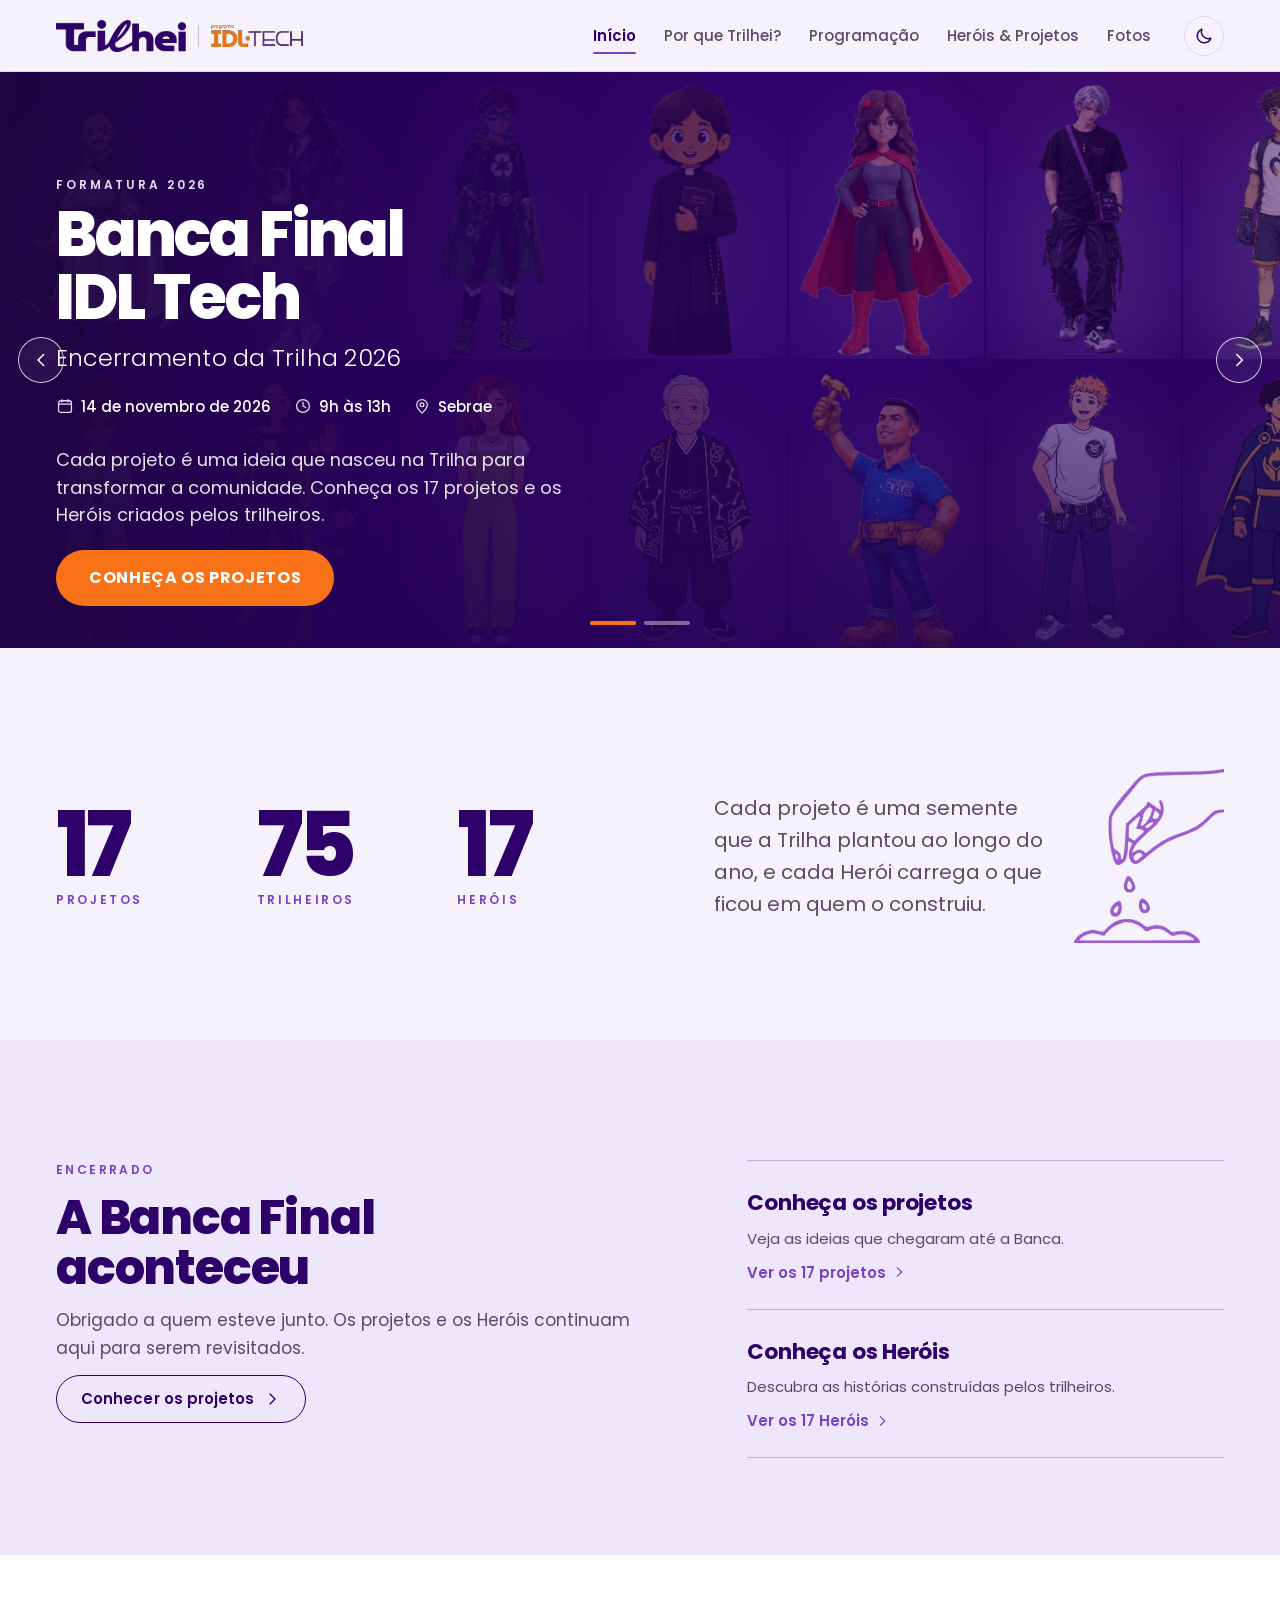
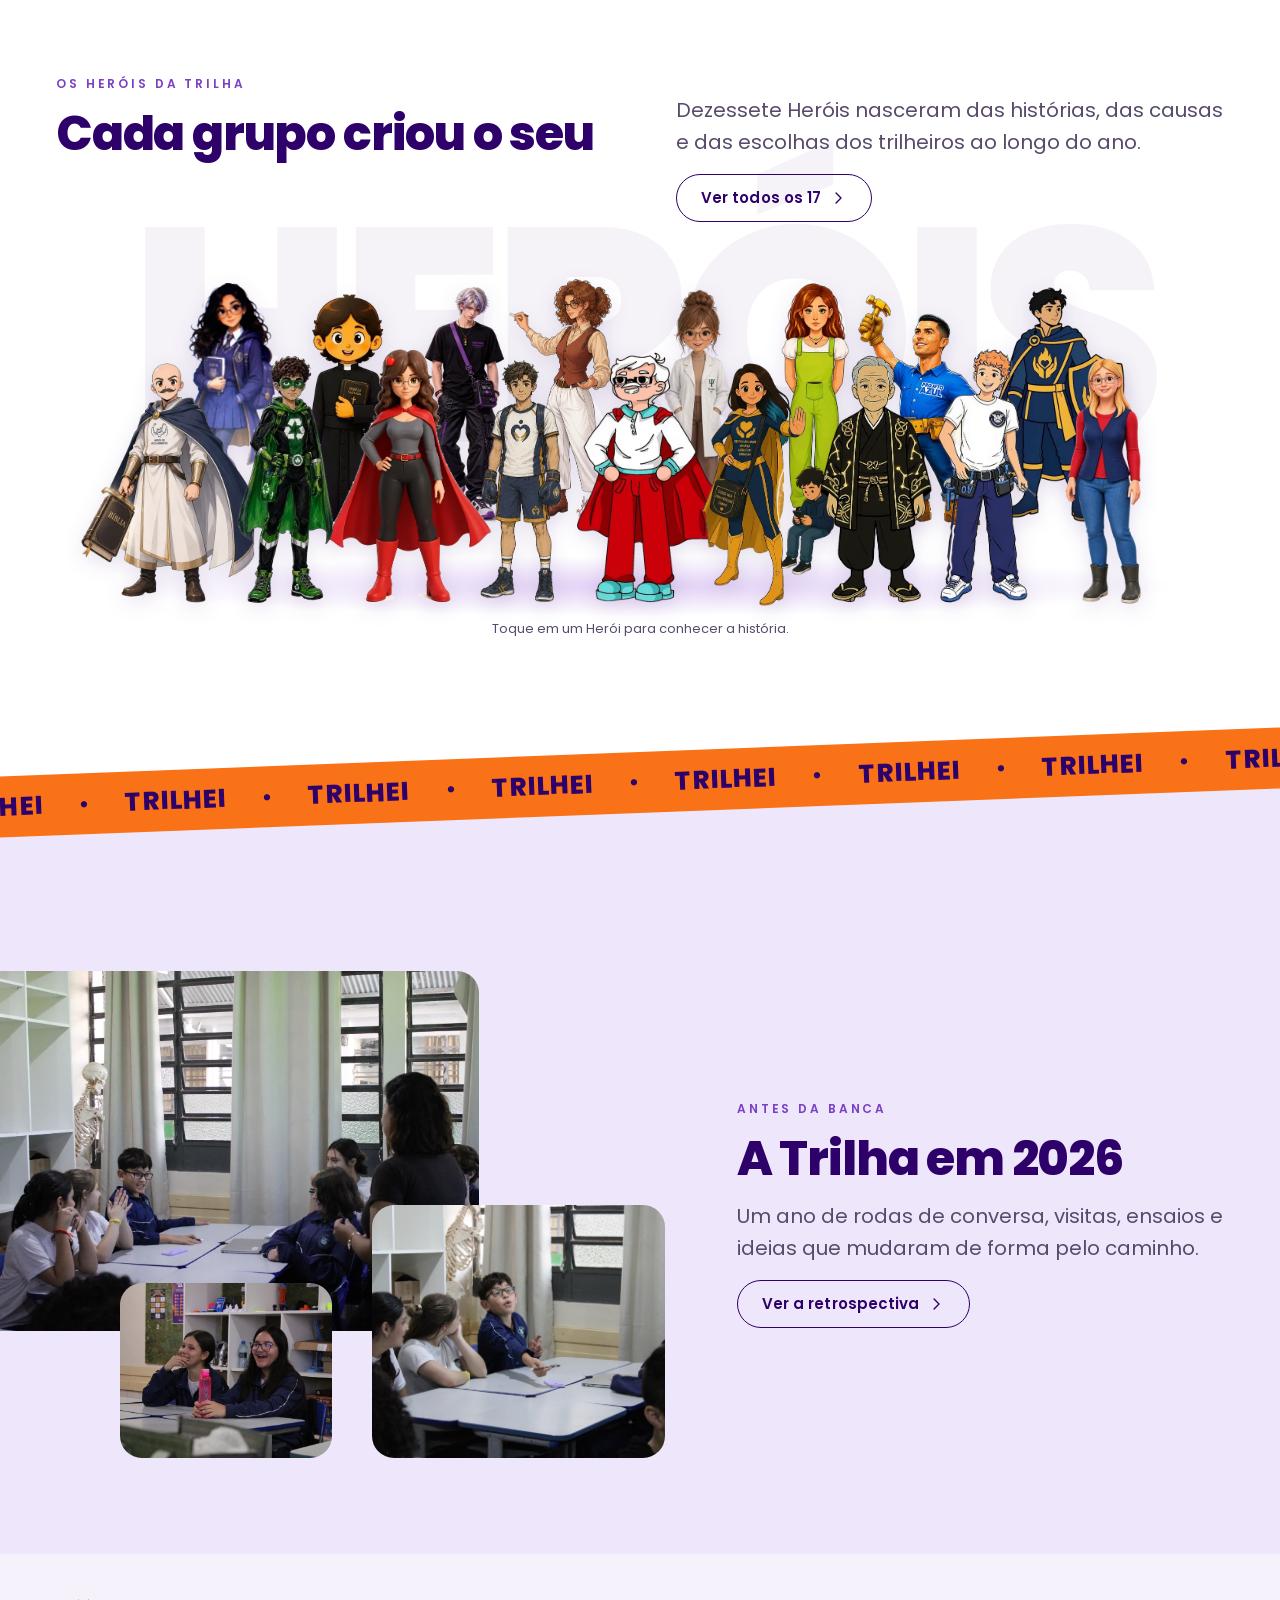
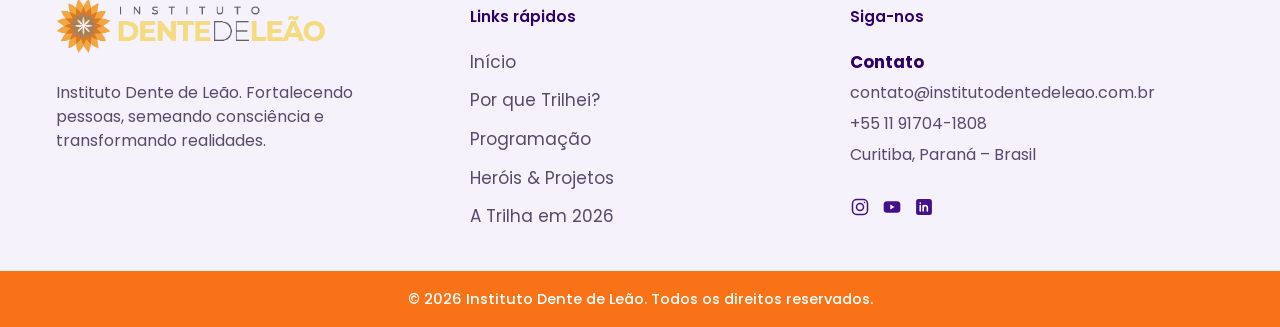
==== commit d20ca83b: "Update IDL v.10.2" ====
--- a/index.html
+++ b/index.html
@@ -1,324 +1,92 @@
-<!DOCTYPE html>
+<!doctype html>
 <html lang="pt-BR">
 <head>
 <meta charset="utf-8">
-<meta name="viewport" content="width=device-width, initial-scale=1, viewport-fit=cover">
-<title>Central do AkiCast</title>
-<link rel="icon" type="image/svg+xml" href="img/favicon.svg">
-<link rel="apple-touch-icon" href="img/apple-touch-icon.png">
-<meta name="theme-color" content="#5A12C4">
-
-<link rel="preconnect" href="https://fonts.googleapis.com">
+<title>IDL</title>
+<meta name="application-name" content="IDL">
+<meta name="apple-mobile-web-app-title" content="IDL">
+<link rel="icon" type="image/png" sizes="32x32" href="img/icon/favicon-32.png?v=5">
+<link rel="icon" type="image/png" sizes="16x16" href="img/icon/favicon-16.png?v=5">
+<link rel="icon" type="image/png" sizes="96x96" href="img/icon/favicon-96.png?v=5">
+<link rel="shortcut icon" href="favicon.ico?v=5">
+<link rel="apple-touch-icon" href="img/icon/apple-touch-icon.png?v=5">
+<link rel="manifest" href="site.webmanifest">
+<meta name="theme-color" content="#300068">
+<script>
+  /* o site abre no modo claro; o escuro só vale se a pessoa escolheu no botão de sol/lua */
+  try { if (localStorage.getItem('idl.tema') === 'escuro') document.documentElement.setAttribute('data-tema', 'escuro'); } catch (e) {}
+</script>
+<meta name="description" content="Encerramento da Trilha 2026 · 14 de novembro, 9h às 13h, no Sebrae. Conheça os projetos dos trilheiros e vote no seu Herói.">
+<!-- prévia do link (WhatsApp, Instagram, LinkedIn…) -->
+<meta property="og:type" content="website">
+<meta property="og:locale" content="pt_BR">
+<meta property="og:site_name" content="Instituto Dente de Leão">
+<meta property="og:title" content="IDL · Trilha 2026">
+<meta property="og:description" content="14 de novembro, 9h às 13h, no Sebrae. Conheça os projetos dos trilheiros e vote no seu Herói.">
+<meta property="og:url" content="https://idl-banca.vercel.app/">
+<meta property="og:image" content="https://idl-banca.vercel.app/img/og-image.jpg">
+<meta property="og:image:type" content="image/jpeg">
+<meta property="og:image:width" content="1200">
+<meta property="og:image:height" content="630">
+<meta property="og:image:alt" content="Banca Final IDL Tech, 14 de novembro, com os Heróis candidatos">
+<meta name="twitter:card" content="summary_large_image">
+<link rel="canonical" href="https://idl-banca.vercel.app/"><meta name=viewport content="width=device-width,initial-scale=1,viewport-fit=cover"><style>:root{color-scheme:light;box-sizing:border-box;padding-top:env(safe-area-inset-top,0px);padding-bottom:env(safe-area-inset-bottom,0px)}html{scroll-padding-top:env(safe-area-inset-top,0px)}body{margin:0;padding:0;font:14px -apple-system,BlinkMacSystemFont,sans-serif;background:#fff;color:#000}img{max-width:100%}[hidden]:not([hidden=until-found i]){display:none!important}</style>
 <link rel="preconnect" href="https://fonts.gstatic.com" crossorigin>
-<link href="https://fonts.googleapis.com/css2?family=Urbanist:wght@300;400;500;600;700;800&display=swap" rel="stylesheet">
-<link rel="stylesheet" href="css/central.css?v=20261106a">
-
-<!-- Configuração do Supabase: js/config.js -->
-<script src="js/config.js?v=20261106a"></script>
-<script src="https://cdn.jsdelivr.net/npm/@supabase/supabase-js@2.117.2/dist/umd/supabase.js"></script>
+<link rel="stylesheet" href="https://fonts.googleapis.com/css2?family=Poppins:wght@300;400;500;600;700;800&display=swap">
+<link rel="stylesheet" href="styles.css">
 </head>
 <body>
-<div class="stripe" aria-hidden="true"><span></span><span></span><span></span><span></span></div>
-<div class="wrap">
-  <header class="top">
-    <div class="brand">
-      <a class="brand-link" id="brandLink" href="./#painel" title="Voltar ao painel inicial (botão do meio abre numa aba nova)" aria-label="AkiCast: voltar ao painel inicial"><img class="logo" src="img/akicast-logo.png" alt="AkiCast" width="640" height="427"></a>
-      <div>
-        <div class="brand-title">Central do AkiCast</div>
-        <div class="brand-sub">Sextas, das 9h às 10h</div>
-      </div>
-      <div class="prog-switch no-brand" id="progSwitch">
-        <button class="prog-btn" id="progBtn" type="button" aria-haspopup="menu" aria-expanded="false" title="Trocar de programa"><span class="prog-dot" aria-hidden="true"></span><span id="progName">AkiCast</span><svg viewBox="0 0 24 24" fill="none" stroke="currentColor" stroke-width="2.4" stroke-linecap="round" stroke-linejoin="round" aria-hidden="true"><path d="M6 9l6 6 6-6"/></svg></button>
-        <div class="prog-menu" id="progMenu" role="menu" hidden>
-          <button role="menuitemradio" data-prog="akicast" type="button"><span class="sw" style="background:#5A12C4"></span><span>AkiCast<small>Podcast das sextas</small></span></button>
-          <button role="menuitemradio" data-prog="culture" type="button"><span class="sw" style="background:#FFA744"></span><span>AkiCulture<small>Edições de cultura</small></span></button>
-          <button role="menuitemradio" data-prog="teste" type="button"><span class="sw" style="background:linear-gradient(135deg,#18181B 0 50%,#D4D4D8 50%)"></span><span>AkiTeste<small>Ambiente de testes</small></span></button>
-          <button role="menuitemradio" data-prog="learning" type="button"><span class="sw" style="background:#1E6FD9"></span><span>AkiLearning<small>Conteúdos de aprendizado</small></span></button>
-        </div>
-      </div>
-    </div>
-    <div class="session" id="sessionBox"></div>
-    <nav class="tabs no-anim" role="tablist" aria-label="Seções"><span class="tab-ind" aria-hidden="true"></span>
-      <button role="tab" id="tab-home" aria-selected="true" aria-controls="panel-home"><svg class="ti" viewBox="0 0 24 24" fill="none" stroke="currentColor" stroke-width="2" stroke-linecap="round" stroke-linejoin="round" aria-hidden="true"><path d="M3.5 10.5L12 4l8.5 6.5"/><path d="M5.5 9v10a1 1 0 0 0 1 1H10v-5.5h4V20h3.5a1 1 0 0 0 1-1V9"/></svg>Painel</button>
-      <button role="tab" id="tab-check" aria-selected="false" aria-controls="panel-check"><svg class="ti" viewBox="0 0 24 24" fill="none" stroke="currentColor" stroke-width="2" stroke-linecap="round" stroke-linejoin="round" aria-hidden="true"><rect x="3.5" y="5" width="17" height="15.5" rx="3"/><path d="M3.5 10h17M8 3v4M16 3v4"/><path d="M8.5 14.5l2 2 4-4"/></svg>Episódios</button>
-      <button role="tab" id="tab-pres" aria-selected="false" aria-controls="panel-pres"><svg class="ti" viewBox="0 0 24 24" fill="none" stroke="currentColor" stroke-width="2" stroke-linecap="round" stroke-linejoin="round" aria-hidden="true"><rect x="3" y="4" width="18" height="12" rx="2"/><path d="M12 16v4M8 20h8"/><path d="M10 8.2v3.6l3.2-1.8z" fill="currentColor"/></svg>Apresentações</button>
-      <button role="tab" id="tab-int" aria-selected="false" aria-controls="panel-int"><svg class="ti" viewBox="0 0 24 24" fill="none" stroke="currentColor" stroke-width="2" stroke-linecap="round" stroke-linejoin="round" aria-hidden="true"><path d="M4 5h16v10H9l-5 4z"/><path d="M8.5 9.5h7M8.5 12h4"/></svg>Interação</button>
-      <button role="tab" id="tab-guide" aria-selected="false" aria-controls="panel-guide"><svg class="ti" viewBox="0 0 24 24" fill="none" stroke="currentColor" stroke-width="2" stroke-linecap="round" stroke-linejoin="round" aria-hidden="true"><path d="M5 4.5A1.5 1.5 0 0 1 6.5 3H19v15H6.5A1.5 1.5 0 0 0 5 19.5z"/><path d="M5 19.5A1.5 1.5 0 0 0 6.5 21H19"/><path d="M9 7.5h6M9 11h4"/></svg>Guia técnico</button>
-    </nav>
-  </header>
+<svg width="0" height="0" style="position:absolute" aria-hidden="true" focusable="false">
+  <defs>
+    <g id="i-home" fill="none" stroke="currentColor" stroke-width="1.7" stroke-linecap="round" stroke-linejoin="round"><path d="M3.2 10.6 12 3.4l8.8 7.2"/><path d="M5.6 9.4V20h12.8V9.4"/><path d="M9.8 20v-5.4h4.4V20"/></g>
+    <g id="i-clock" fill="none" stroke="currentColor" stroke-width="1.7" stroke-linecap="round" stroke-linejoin="round"><circle cx="12" cy="12" r="8.6"/><path d="M12 6.8V12l3.5 2.1"/></g>
+    <g id="i-grid" fill="none" stroke="currentColor" stroke-width="1.7" stroke-linecap="round" stroke-linejoin="round"><rect x="3.2" y="3.2" width="7.4" height="7.4" rx="2.2"/><rect x="13.4" y="3.2" width="7.4" height="7.4" rx="2.2"/><rect x="3.2" y="13.4" width="7.4" height="7.4" rx="2.2"/><rect x="13.4" y="13.4" width="7.4" height="7.4" rx="2.2"/></g>
+    <g id="i-vote" fill="none" stroke="currentColor" stroke-width="1.7" stroke-linecap="round" stroke-linejoin="round"><circle cx="12" cy="12" r="8.6"/><path d="m8.2 12.2 2.6 2.6 5-5.4"/></g>
+    <g id="i-cal" fill="none" stroke="currentColor" stroke-width="1.7" stroke-linecap="round" stroke-linejoin="round"><rect x="3.4" y="5" width="17.2" height="15.6" rx="3"/><path d="M3.4 9.6h17.2M8 3.4v3.2M16 3.4v3.2"/></g>
+    <g id="i-pin" fill="none" stroke="currentColor" stroke-width="1.7" stroke-linecap="round" stroke-linejoin="round"><path d="M19 10.4c0 5-7 11-7 11s-7-6-7-11a7 7 0 1 1 14 0Z"/><circle cx="12" cy="10.2" r="2.5"/></g>
+    <g id="i-arrow-left" fill="none" stroke="currentColor" stroke-width="1.8" stroke-linecap="round" stroke-linejoin="round"><path d="M15.2 5.4 8.4 12l6.8 6.6"/></g>
+    <g id="i-chev" fill="none" stroke="currentColor" stroke-width="1.8" stroke-linecap="round" stroke-linejoin="round"><path d="m9.4 5.4 6.6 6.6-6.6 6.6"/></g>
+    <g id="i-info" fill="none" stroke="currentColor" stroke-width="1.7" stroke-linecap="round" stroke-linejoin="round"><circle cx="12" cy="12" r="8.6"/><path d="M12 11.2v5M12 7.9v.1"/></g>
+    <g id="i-spark" fill="none" stroke="currentColor" stroke-width="1.7" stroke-linecap="round" stroke-linejoin="round"><path d="M12 3.6 13.7 9 19 10.7 13.7 12.4 12 17.8 10.3 12.4 5 10.7 10.3 9Z"/><path d="M18.4 16.6l.7 2.1 2.1.7-2.1.7-.7 2.1-.7-2.1-2.1-.7 2.1-.7Z"/></g>
+    <g id="i-users" fill="none" stroke="currentColor" stroke-width="1.7" stroke-linecap="round" stroke-linejoin="round"><circle cx="9.4" cy="8.4" r="3.4"/><path d="M3.4 19.4c0-3.1 2.7-5.4 6-5.4s6 2.3 6 5.4"/><path d="M16.2 5.6a3.2 3.2 0 0 1 0 6.1M17.6 14.6c2 .7 3.4 2.5 3.4 4.8"/></g>
+    <g id="i-plus" fill="none" stroke="currentColor" stroke-width="1.9" stroke-linecap="round"><path d="M12 5.5v13M5.5 12h13"/></g>
+    <g id="i-pencil" fill="none" stroke="currentColor" stroke-width="1.7" stroke-linecap="round" stroke-linejoin="round"><path d="M4.4 19.6h3.4L18.9 8.5a2.4 2.4 0 0 0-3.4-3.4L4.4 16.2Z"/></g>
+    <g id="i-trash" fill="none" stroke="currentColor" stroke-width="1.7" stroke-linecap="round" stroke-linejoin="round"><path d="M4.6 6.6h14.8M9.4 6.6V4.8h5.2v1.8M6.6 6.6l.9 12.2h9l.9-12.2"/></g>
+    <g id="i-up" fill="none" stroke="currentColor" stroke-width="1.8" stroke-linecap="round" stroke-linejoin="round"><path d="m6.4 13.6 5.6-5.6 5.6 5.6"/></g>
+    <g id="i-down" fill="none" stroke="currentColor" stroke-width="1.8" stroke-linecap="round" stroke-linejoin="round"><path d="m6.4 10.4 5.6 5.6 5.6-5.6"/></g>
+    <g id="i-x" fill="none" stroke="currentColor" stroke-width="1.8" stroke-linecap="round"><path d="M6.2 6.2l11.6 11.6M17.8 6.2 6.2 17.8"/></g>
+    <g id="i-lock" fill="none" stroke="currentColor" stroke-width="1.7" stroke-linecap="round" stroke-linejoin="round"><rect x="4.8" y="10.2" width="14.4" height="10.2" rx="2.8"/><path d="M8.2 10.2V7.6a3.8 3.8 0 0 1 7.6 0v2.6"/></g>
+    <g id="i-save" fill="none" stroke="currentColor" stroke-width="1.7" stroke-linecap="round" stroke-linejoin="round"><path d="M12 3.6v10.8M8.2 11l3.8 3.6 3.8-3.6"/><path d="M4.6 16.4v2.2a1.8 1.8 0 0 0 1.8 1.8h11.2a1.8 1.8 0 0 0 1.8-1.8v-2.2"/></g>
+    <g id="i-eye" fill="none" stroke="currentColor" stroke-width="1.7" stroke-linecap="round" stroke-linejoin="round"><path d="M2.6 12S6 5.8 12 5.8 21.4 12 21.4 12 18 18.2 12 18.2 2.6 12 2.6 12Z"/><circle cx="12" cy="12" r="2.9"/></g>
+    <g id="i-shuffle" fill="none" stroke="currentColor" stroke-width="1.7" stroke-linecap="round" stroke-linejoin="round"><path d="M3.6 6.6h3.2c1.6 0 3 .9 3.8 2.3l2.8 5c.8 1.4 2.2 2.3 3.8 2.3h3.2"/><path d="M3.6 17.4h3.2c1.6 0 3-.9 3.8-2.3l.9-1.6M16.4 8.6l.9-1.6c.8-1.4 2.2-2.4 3.8-2.4"/><path d="m17.8 3.4 2.8 3.2-2.8 3.2M17.8 14.2l2.8 3.2-2.8 3.2"/></g>
+    <g id="i-play" fill="none" stroke="currentColor" stroke-width="1.7" stroke-linecap="round" stroke-linejoin="round"><path d="M8.4 5.7 18.2 12l-9.8 6.3Z"/></g>
+    <g id="i-key" fill="none" stroke="currentColor" stroke-width="1.7" stroke-linecap="round" stroke-linejoin="round"><circle cx="8" cy="12" r="4"/><path d="M12 12h8.4M17.6 12v3M20.4 12v2.4"/></g>
+    <g id="i-search" fill="none" stroke="currentColor" stroke-width="1.7" stroke-linecap="round"><circle cx="11" cy="11" r="6.6"/><path d="m16 16 4.4 4.4"/></g>
+    <g id="i-seed" fill="none" stroke="currentColor" stroke-width="1.6" stroke-linecap="round" stroke-linejoin="round"><path d="M12 21.2V11.6"/><circle cx="12" cy="8.2" r="1.7"/><path d="M12 8.2 6.4 4.1M12 8.2l5.6-4.1M12 8.2 4.9 9.4M12 8.2l7.1 1.2M12 8.2 7.6 13.1M12 8.2l4.4 4.9"/></g>
+  </defs>
+</svg>
 
-  <!-- CHECKLIST -->
-  <section class="panel" id="panel-home" role="tabpanel" aria-labelledby="tab-home">
-    <div class="list-head"><h1>Painel do AkiCast</h1></div>
-    <div id="homeBody"><p class="status">Carregando…</p></div>
-  </section>
+<header class="topbar">
+  <div class="topbar-in">
+    <a class="brandmark" id="brandBtn" href="#/home" title="Página inicial" aria-label="Ir para a página inicial">
+      <span class="logo-slot" id="logoSlot"></span>
+      <span class="bs" id="brandSub">Trilha 2026</span>
+    </a>
+    <nav class="desknav" id="deskNav" aria-label="Navegação principal"></nav>
+    <button type="button" class="tema-btn" id="temaBtn" aria-label="Mudar para o modo escuro" title="Modo escuro">
+      <svg class="tema-lua" viewBox="0 0 24 24" aria-hidden="true"><path d="M20.2 14.6A8.4 8.4 0 0 1 9.4 3.8a8.4 8.4 0 1 0 10.8 10.8Z" fill="none" stroke="currentColor" stroke-width="1.8" stroke-linejoin="round"/></svg>
+      <svg class="tema-sol" viewBox="0 0 24 24" aria-hidden="true"><circle cx="12" cy="12" r="4.2" fill="none" stroke="currentColor" stroke-width="1.8"/><path d="M12 2.6v2.2M12 19.2v2.2M2.6 12h2.2M19.2 12h2.2M5.4 5.4 7 7M17 17l1.6 1.6M5.4 18.6 7 17M17 7l1.6-1.6" stroke="currentColor" stroke-width="1.8" stroke-linecap="round"/></svg>
+    </button>
+  </div>
+</header>
 
-  <section class="panel" id="panel-check" role="tabpanel" aria-labelledby="tab-check" hidden>
-    <div id="loading" class="status">Carregando episódios…</div>
-    <div id="modeNote"></div>
-    <div id="listView" hidden>
-      <div class="list-head">
-        <h1>Episódios</h1>
-        <div class="head-actions">
-          <button class="btn ghost" id="exportBtn" type="button">Exportar histórico</button>
-          <button class="btn ghost" id="editChk" type="button">Editar checklist</button>
-          <button class="btn primary" id="newEp">Novo episódio</button>
-        </div>
-      </div>
-      <div id="listBody"></div>
-    </div>
-    <div id="editView" hidden>
-      <button class="back" id="edBack" type="button"><svg viewBox="0 0 24 24" fill="none" stroke="currentColor" stroke-width="2.4" stroke-linecap="round" stroke-linejoin="round" aria-hidden="true"><path d="M15 5l-7 7 7 7"/></svg>Voltar sem salvar</button>
-      <div class="list-head"><h1>Editar checklist</h1></div>
-      <p class="lead-p">As mudanças valem para todos os episódios, inclusive os antigos. Um item removido deixa de contar no progresso de todos eles.</p>
-      <div id="editBody"></div>
-      <div class="ep-foot"><button class="btn ghost" id="edCancel" type="button">Cancelar</button><button class="btn primary" id="edSave" type="button">Salvar checklist</button></div>
-    </div>
-    <div id="detailView" hidden>
-      <button class="back" id="backBtn"><svg viewBox="0 0 24 24" fill="none" stroke="currentColor" stroke-width="2.4" stroke-linecap="round" stroke-linejoin="round" aria-hidden="true"><path d="M15 5l-7 7 7 7"/></svg>Voltar para episódios</button>
-      <div id="epBody"></div>
-    </div>
-  </section>
+<main id="app" class="shell" tabindex="-1"></main>
 
-  <!-- PRESENTATIONS -->
-  <section id="sendView" hidden aria-live="polite"></section>
-  <section id="listenView" hidden></section>
-  <section id="overlayView" hidden aria-hidden="true"></section>
+<nav class="bottomnav" id="bottomNav" aria-label="Navegação principal"></nav>
+<div id="overlay"></div>
 
-  <section class="panel" id="panel-pres" role="tabpanel" aria-labelledby="tab-pres" hidden>
-    <div class="list-head"><h1>Apresentações</h1></div>
-    <p class="lead-p">Suba a apresentação do episódio, em HTML ou PDF. O computador do OBS abre a tela de exibição, e o apresentador controla os slides pelo notebook dele, entrando aqui na central.</p>
-    <div id="presNote"></div>
-    <select id="presEp" class="ep" hidden aria-hidden="true" tabindex="-1"></select>
-    <div class="pp-pick" id="ppPick">
-      <div class="pp-head"><h2>Próximos AkiCasts</h2><span class="meta">Escolha o episódio para ver a apresentação e os links.</span></div>
-      <div class="pp-grid" id="ppUpcoming"></div>
-      <button class="pp-past-btn" id="ppPastBtn" type="button" aria-expanded="false"><span class="closed-chev" aria-hidden="true"><svg viewBox="0 0 24 24" width="18" height="18" fill="none" stroke="currentColor" stroke-width="2.4" stroke-linecap="round" stroke-linejoin="round"><path d="M6 9l6 6 6-6"/></svg></span><span id="ppPastLbl">AkiCasts passados</span></button>
-      <div class="pp-grid pp-past" id="ppPast" hidden></div>
-    </div>
-    <div class="pp-sel" id="ppSel" hidden></div>
-    <div id="presBody"></div>
-  </section>
+<script src="config.js"></script>
+<script src="data.js"></script>
+<script src="app.js"></script>
 
-  <!-- INTERACTION PROTOTYPE -->
-  <section class="panel" id="panel-int" role="tabpanel" aria-labelledby="tab-int" hidden>
-    <div class="list-head"><h1>Interação com o público</h1><span class="proto-tag">Protótipo</span></div>
-    <p class="lead-p">Perguntas e votos dos ouvintes durante a live, com moderação da produção. Esta versão está em construção, etapa por etapa.</p>
-    <div id="intBody"></div>
-  </section>
-
-  <!-- GUIDE -->
-  <section class="panel guide" id="panel-guide" role="tabpanel" aria-labelledby="tab-guide" hidden>
-    <h2>O que aprendemos na montagem</h2>
-    <p class="lead">O setup que funcionou nas últimas transmissões e os ajustes combinados para as próximas.</p>
-
-    <h3>Setup que funcionou</h3>
-    <div class="setup">
-      <div class="card"><h4>Áudio</h4><p>2 microfones de lapela, carregados antes da gravação.</p><p>Conexão com o computador por cabo direto no dispositivo de controle da lapela.</p></div>
-      <div class="card"><h4>Câmera</h4><p>Carregada e ligada por cabo direto no computador.</p><p>Deixar a câmera aberta durante a transmissão para evitar superaquecimento. Na última vez ela desligou por isso; desta vez não esquentou e tudo funcionou.</p></div>
-      <div class="card"><h4>Tripés</h4><p>3 tripés: 1 para a câmera e 2 para as luzes. Funcionaram perfeitamente.</p><p><span class="pill o">Atenção</span> São emprestados: garanta a disponibilidade antes de cada episódio.</p></div>
-      <div class="card"><h4>Iluminação e armazenamento</h4><p>2 lâmpadas, guardadas na caixa azul junto com cabos e extensões.</p></div>
-    </div>
-
-    <h3>Capacidade dos microfones</h3>
-    <div class="table-wrap">
-      <table>
-        <thead><tr><th scope="col">Pessoas</th><th scope="col">Situação</th></tr></thead>
-        <tbody>
-          <tr><td><span class="pill g">1 a 2</span></td><td>Totalmente funcional.</td></tr>
-          <tr><td><span class="pill o">3</span></td><td>Possível, mas é preciso analisar o perfil de voz de cada um e definir o posicionamento dos microfones.</td></tr>
-          <tr><td><span class="pill v">4 ou mais</span></td><td>Pode dar problema se os perfis de voz forem muito diferentes. Considerar mais microfones.</td></tr>
-        </tbody>
-      </table>
-    </div>
-
-    <div id="gRoles"></div>
-    <div id="gCrit"></div>
-    <div id="gAdj"></div>
-
-  </section>
-
-  <footer><img class="group-logo" src="img/akiyama-group.png" alt="Akiyama group" width="640" height="147"><span>Central do AkiCast, Mídias Akiyama · <small id="versaoCentral">HTML 06/11-a · código antigo (js/central.js não foi atualizado)</small></span></footer>
-</div>
-<div class="overlay disp" id="dispOv" hidden>
-  <div id="dispStage" class="disp-stage"></div>
-  <div class="disp-tela" id="dispTela"></div>
-  <div class="disp-cover" id="dispCover" aria-hidden="true">
-    <div class="cover-in">
-      <img class="cover-logo cover-big" alt="">
-      <div class="cover-cta" id="coverCta" hidden>
-        <div class="cover-qr" id="coverQr"></div>
-        <div class="cover-txt"><b>Venha participar!</b><span>Aponte a câmera para o QR Code e mande a sua pergunta para o AkiCast pela plataforma.</span></div>
-      </div>
-    </div>
-  </div>
-  <div class="disp-wait" id="dispWait"><div class="wait-in"><img src="img/akicast-logo.png" alt="AkiCast" class="wait-logo"><p id="dispWaitMsg">Carregando apresentação…</p><img src="img/akiyama-group.png" alt="Akiyama group" class="wait-group"></div></div>
-  <div class="disp-ui">
-    <span class="disp-hint">Tela de exibição. Use tela cheia do navegador (F11) e capture esta janela no OBS.</span>
-    <button class="btn ghost-light" id="dispFull" type="button">Tela cheia</button>
-    <button class="btn ghost-light" id="dispExit" type="button">Sair</button>
-  </div>
-</div>
-<div class="overlay ctrl-ov sala-ov" id="salaOv" hidden>
-  <div class="stripe ctrl-stripe" aria-hidden="true"><span></span><span></span><span></span><span></span></div>
-  <div class="sala-top">
-    <img class="ctrl-logo" id="salaLogo" alt="AkiCast">
-    <div class="sala-title"><span class="hc-label">Sala de controle</span><span class="ctrl-ep" id="salaEp"></span></div>
-    <div class="ctrl-clock sala-clock"><div><span class="k">Agora</span><span class="v" id="salaNow">--:--</span></div><div><span class="k">Fim às 10h</span><span class="v" id="salaLeft">–</span></div></div>
-    <button class="btn ghost" id="salaExit" type="button">Sair da sala</button>
-  </div>
-  <div class="sala-layout">
-    <aside class="sala-side">
-      <div class="sala-card sala-slide">
-        <div class="sala-h"><h3>Slide no ar</h3><span class="meta" id="salaCount"></span></div>
-        <div class="thumb" id="salaCur"></div>
-        <p class="meta sala-hint">Quem passa os slides é o apresentador.</p>
-        <button class="btn sala-cover-btn" id="salaCover" type="button">Mostrar tela do AkiCast</button>
-        <span class="meta sala-hint">Atalho: tecla B</span>
-        <div class="leve-row"><button class="btn ghost sm" data-leve-btn type="button" aria-pressed="false">Modo leve</button><button class="btn ghost sm" data-recarregar-btn type="button">Recarregar telas</button><button class="btn ghost sm" data-reserva-btn type="button" aria-pressed="false" hidden>Usar o PDF de reserva</button></div>
-        <span class="reserva-tag" data-reserva-tag hidden>PDF de reserva no ar</span>
-        <div class="vid-box" id="salaVideo" hidden></div>
-        <div class="tela-box" id="salaTela" hidden></div>
-        <div class="campos-box" id="salaAcoes" hidden></div>
-        <div class="campos-box" id="salaCampos" hidden></div>
-        <button class="btn ghost sm campos-limpar" data-campos-limpar type="button" hidden>Limpar campos</button>
-        <span class="meta sala-hint">Se a apresentação ficar lenta ou travar: o modo leve tira as animações; recarregar destrava no mesmo slide; o PDF de reserva substitui o HTML em todas as telas.</span>
-      </div>
-      <div class="sala-card">
-        <div class="sala-h"><h3>Conexões</h3></div>
-        <div class="sala-status" id="salaStatus"></div>
-      </div>
-    </aside>
-    <section class="sala-main" id="salaQs"></section>
-    <section class="sala-screen"><div id="salaTela" class="sala-screen-in"></div><div id="salaMiniList"></div><div id="salaFrase"></div><div id="salaNome"></div><div id="salaQr"></div></section>
-  </div>
-</div>
-<div class="overlay ctrl-ov" id="ctrlOv" hidden>
-  <div class="stripe ctrl-stripe" aria-hidden="true"><span></span><span></span><span></span><span></span></div>
-  <div class="ctrl-top">
-    <img class="ctrl-logo" id="ctrlLogo" alt="AkiCast">
-    <div>
-      <div class="ctrl-ep" id="ctrlEp"></div>
-      <div class="ctrl-status" id="ctrlStatus"></div>
-    </div>
-    <div class="ctrl-clock">
-      <div><span class="k">Tempo de fala</span><span class="v" id="ctrlTimer">00:00</span></div>
-      <div><span class="k">Fim às 10h</span><span class="v" id="ctrlLeft">–</span></div>
-    </div>
-    <div class="ctrl-links">
-      <a class="btn ghost" id="ctrlSlido" target="_blank" rel="noopener" hidden>Abrir Slido</a>
-    </div>
-    <button class="btn ghost" id="ctrlExit" type="button">Sair do controle</button>
-  </div>
-  <div class="ctrl-tabs" id="ctrlTabs" role="tablist" aria-label="Controle do apresentador" hidden>
-    <button role="tab" id="ctTabPres" aria-selected="true" aria-controls="ctPanelPres" type="button"><svg class="ti" viewBox="0 0 24 24" fill="none" stroke="currentColor" stroke-width="2" stroke-linecap="round" stroke-linejoin="round" aria-hidden="true"><rect x="3" y="4" width="18" height="12" rx="2"/><path d="M12 16v4M8 20h8"/></svg>Apresentação</button>
-    <button role="tab" id="ctTabInt" aria-selected="false" aria-controls="ctPanelInt" type="button"><svg class="ti" viewBox="0 0 24 24" fill="none" stroke="currentColor" stroke-width="2" stroke-linecap="round" stroke-linejoin="round" aria-hidden="true"><path d="M4 5h16v10H9l-5 4z"/><path d="M8.5 9.5h7M8.5 12h4"/></svg>Interações<span class="ct-badge" id="ctBadge" hidden>0</span></button>
-  </div>
-  <div class="ctrl-grid" id="ctPanelPres" role="tabpanel" aria-labelledby="ctTabPres">
-    <div>
-      <div class="ctrl-lbl">No ar agora <span id="ctrlCount"></span></div>
-      <div class="thumb big" id="ctrlCur"></div>
-      <div class="ctrl-btns">
-        <button class="btn ghost big" id="ctrlFirst" type="button">Início</button>
-        <button class="btn ghost big" id="ctrlPrev" type="button">Anterior</button>
-        <button class="btn primary big grow" id="ctrlNextBtn" type="button">Próximo</button>
-      </div>
-      <div class="vid-box" id="ctrlVideo" hidden></div>
-      <div class="tela-box" id="ctrlTela" hidden></div>
-      <div class="campos-box" id="ctrlAcoes" hidden></div>
-      <div class="campos-box" id="ctrlCampos" hidden></div>
-      <div class="leve-row ctrl-leve"><button class="btn ghost sm" data-recarregar-btn type="button">Recarregar telas</button><button class="btn ghost sm" data-reserva-btn type="button" aria-pressed="false" hidden>Usar o PDF de reserva</button><span class="meta">Use se os slides travarem: recarrega no mesmo slide. Se continuar travando, troque para o PDF de reserva.</span></div>
-    </div>
-    <div>
-      <div class="ctrl-lbl">Próximo</div>
-      <div class="thumb" id="ctrlNext"></div>
-      <div class="ctrl-end" id="ctrlEnd" hidden>Este é o último slide.</div>
-      <div class="ctrl-cover-note" id="ctrlCoverNote" hidden>A produção colocou a tela do AkiCast no lugar dos slides. Você pode continuar passando os slides; eles voltam a aparecer quando a produção liberar.</div>
-      <div class="ctrl-keys swipe-hint"><b>No celular ou tablet:</b> deslize o dedo sobre o slide. Para a esquerda avança, para a direita volta.</div>
-      <div class="ctrl-keys">Setas do teclado, espaço e passador de slides também funcionam.</div>
-      <div class="ctrl-keys" id="ctrlWake"></div>
-      <div class="ct-login-hint" id="ctLoginHint" hidden><b>Perguntas do público</b><span>Entre com seu login de apresentador para ver as perguntas e montar a sua fila.</span><button class="btn primary sm" id="ctLoginBtn" type="button">Entrar</button></div>
-    </div>
-  </div>
-  <div class="ct-panel-int" id="ctPanelInt" role="tabpanel" aria-labelledby="ctTabInt" hidden>
-    <div class="ctrl-qs ctrl-qs-wide" id="ctrlQs" hidden></div>
-  </div>
-  <div class="ct-mini" id="ctMini" hidden>
-    <button class="ct-mini-view" id="ctMiniView" type="button" aria-label="Voltar para a apresentação"><div class="thumb" id="ctrlMini"></div></button>
-    <div class="ct-mini-bar">
-      <button class="icon-btn" id="ctMiniPrev" type="button" aria-label="Slide anterior"><svg viewBox="0 0 24 24" fill="none" stroke="currentColor" stroke-width="2.4" stroke-linecap="round" stroke-linejoin="round" aria-hidden="true"><path d="M15 5l-7 7 7 7"/></svg></button>
-      <span id="ctMiniCount"></span>
-      <button class="btn primary sm ct-mini-next" id="ctMiniNext" type="button">Próximo<svg viewBox="0 0 24 24" width="16" height="16" fill="none" stroke="currentColor" stroke-width="2.4" stroke-linecap="round" stroke-linejoin="round" aria-hidden="true"><path d="M9 5l7 7-7 7"/></svg></button>
-    </div>
-  </div>
-</div>
-<div class="sent-ov" id="loginOv" hidden role="dialog" aria-modal="true" aria-labelledby="loginTitle">
-  <form class="sent-card login-card" id="loginForm" novalidate>
-    <img class="login-logo" src="img/akicast-logo.png" alt="">
-    <h2 id="loginTitle">Entrar na equipe</h2>
-    <p>Produção e apresentadores. Ouvintes não precisam de login.</p>
-    <label class="field"><span>Usuário</span><input id="loginUser" type="text" autocomplete="username" autocapitalize="none" spellcheck="false" placeholder="Ex.: apresentar01"></label>
-    <label class="field"><span>Senha</span><input id="loginPass" type="password" autocomplete="current-password"></label>
-    <p class="login-err" id="loginErr" role="alert"></p>
-    <button class="btn primary" id="loginGo" type="submit">Entrar</button>
-    <button class="linkbtn" id="loginCancel" type="button">Cancelar</button>
-  </form>
-</div>
-<div class="sent-ov" id="qrOv" hidden role="dialog" aria-modal="true" aria-labelledby="qrTitle">
-  <div class="sent-card qr-card">
-    <h2 id="qrTitle">Aponte a câmera para abrir o controle</h2>
-    <p id="qrEp"></p>
-    <div class="qr-box" id="qrBox"></div>
-    <p class="qr-url" id="qrUrl"></p>
-    <div class="qr-acts" id="qrActs" hidden>
-      <button class="btn primary" id="qrPng" type="button"><svg viewBox="0 0 24 24" width="17" height="17" fill="none" stroke="currentColor" stroke-width="2.2" stroke-linecap="round" stroke-linejoin="round" aria-hidden="true"><path d="M12 4v11M7.5 10.5L12 15l4.5-4.5M5 19h14"/></svg>Baixar imagem (PNG)</button>
-      <button class="btn ghost" id="qrCopyImg" type="button"><svg viewBox="0 0 24 24" width="17" height="17" fill="none" stroke="currentColor" stroke-width="2.2" stroke-linecap="round" stroke-linejoin="round" aria-hidden="true"><rect x="8" y="8" width="12" height="12" rx="2"/><path d="M16 8V5a1 1 0 0 0-1-1H5a1 1 0 0 0-1 1v10a1 1 0 0 0 1 1h3"/></svg>Copiar imagem</button>
-      <button class="btn ghost" id="qrShare" type="button" hidden><svg viewBox="0 0 24 24" width="17" height="17" fill="none" stroke="currentColor" stroke-width="2.2" stroke-linecap="round" stroke-linejoin="round" aria-hidden="true"><circle cx="18" cy="5" r="2.5"/><circle cx="6" cy="12" r="2.5"/><circle cx="18" cy="19" r="2.5"/><path d="M8.2 10.8l7.6-4.4M8.2 13.2l7.6 4.4"/></svg>Compartilhar</button>
-    </div>
-    <p class="meta qr-hint">A imagem vem com a logo do AkiCast, o título e o episódio, pronta para mandar no WhatsApp, Teams ou colocar num slide.</p>
-    <button class="btn ghost" id="qrClose" type="button">Fechar</button>
-  </div>
-</div>
-<div class="sent-ov" id="pptOv" hidden role="dialog" aria-modal="true" aria-labelledby="pptTitle">
-  <div class="sent-card ppt-card">
-    <div class="ppt-ic" aria-hidden="true">PDF</div>
-    <h2 id="pptTitle">Envie em PDF, por favor</h2>
-    <p id="pptName"></p>
-    <p>A central aceita <b>PDF</b> e <b>HTML</b>. Exportar em PDF leva poucos segundos:</p>
-    <div class="ppt-tabs" role="tablist">
-      <button role="tab" data-ppt-tab="pp" aria-selected="true" type="button">PowerPoint</button>
-      <button role="tab" data-ppt-tab="gs" aria-selected="false" type="button">Google Slides</button>
-      <button role="tab" data-ppt-tab="cv" aria-selected="false" type="button">Canva</button>
-    </div>
-    <ol class="ppt-steps" data-ppt-panel="pp"><li>Abra a apresentação no PowerPoint.</li><li>Clique em <b>Arquivo &gt; Exportar &gt; Criar PDF/XPS</b> (no Mac: <b>Arquivo &gt; Exportar</b> e escolha PDF).</li><li>Salve e envie o arquivo .pdf aqui.</li></ol>
-    <ol class="ppt-steps" data-ppt-panel="gs" hidden><li>Abra a apresentação no Google Slides.</li><li>Clique em <b>Arquivo &gt; Fazer download &gt; Documento PDF</b>.</li><li>Envie o arquivo .pdf aqui.</li></ol>
-    <ol class="ppt-steps" data-ppt-panel="cv" hidden><li>Abra o design no Canva.</li><li>Clique em <b>Compartilhar &gt; Baixar</b> e escolha <b>PDF padrão</b>.</li><li>Envie o arquivo .pdf aqui.</li></ol>
-    <p class="meta">No PDF, cada página vira um slide. Animações, transições e vídeos não vão junto: se houver vídeo, avise a produção.</p>
-    <button class="btn primary" id="pptClose" type="button">Entendi</button>
-  </div>
-</div>
-<div class="sent-ov" id="sentOv" hidden role="dialog" aria-modal="true" aria-labelledby="sentTitle">
-  <div class="sent-card">
-    <div class="sent-check" aria-hidden="true"><svg viewBox="0 0 24 24" fill="none" stroke="#fff" stroke-width="3" stroke-linecap="round" stroke-linejoin="round"><path d="M5 12.5l4.5 4.5L19 7.5"/></svg></div>
-    <h2 id="sentTitle">Recebemos sua apresentação</h2>
-    <p><span class="fname" id="sentName"></span></p>
-    <p id="sentWhen"></p>
-    <div id="sentCheck"></div>
-    <button class="btn primary" id="sentClose" type="button">Ver meu arquivo</button>
-  </div>
-</div>
-<div class="auth-gate" id="authGate" hidden>
-  <div class="auth-card">
-    <div class="auth-logo"><img class="logo" src="img/akicast-logo.png" alt=""></div>
-    <h1>Central do AkiCast</h1>
-    <p class="meta">Para criar e editar episódios, checklist, apresentações e o guia, entre com o login da produção.</p>
-    <button class="btn primary" id="gateLogin" type="button">Entrar</button>
-    <p class="meta auth-sub">Recebeu um link para participar, enviar uma apresentação ou passar os slides? Use exatamente o link que você recebeu.</p>
-  </div>
-</div>
-<div class="toast" id="toast" role="status" aria-live="polite"></div>
-
-<script src="js/assets.js?v=20261106a"></script>
-<script src="js/central.js?v=20261106a"></script>
-</body>
-</html>
+</body></html>
--- a/styles.css
+++ b/styles.css
@@ -0,0 +1,2902 @@
+/* ==========================================================================
+   Trilhei · Formatura 2026 — Banca Final IDL Tech
+   Programa IDL Tech · Instituto Dente de Leão
+
+   Direção de arte do KV Trilhei: fundo lavanda bem claro, roxo profundo nos
+   títulos e nas faixas escuras, roxo médio nas ações, degradê horizontal do
+   roxo profundo ao lilás nas faixas escuras e o laranja só como acento (o
+   botão de votar e detalhes; uma única faixa laranja inteira, a do
+   "Conceito 2026"). Tipografia única: Poppins.
+
+   Organização do arquivo
+     1. Tokens: cor, tipografia, espaço, raio, movimento, medidas
+     2. Base
+     3. Tipografia
+     4. Estrutura: contêiner, faixas, colunas
+     5. Grafismos do KV: sementes, traços, árvore, palavra de fundo, faixa
+     6. Componentes: barra do topo, navegação, botões, campos, avisos,
+        molduras de Herói, listas, folhas e visor de fotos
+     7. Telas: entrada, início, programação, projetos e Heróis, detalhes,
+        votação, resultado, Por que Trilhei?, Fotos, painel
+     8. Telas maiores (tablet e computador)
+     9. Movimento e preferência por menos movimento
+
+   Regras fixas
+     · a ilustração do Herói fica sempre sobre fundo claro;
+     · nunca cinza com laranja (texto ou fundo) em nenhum dos dois sentidos;
+     · as logos não são recoloridas, distorcidas, giradas nem esmaecidas.
+   ========================================================================== */
+
+/* ============================== 1. TOKENS =============================== */
+:root{
+  /* cor */
+  --c-fundo:        #f6f2fc;   /* lavanda bem claro — o fundo do KV */
+  --c-tint:         #eee6fa;   /* lilás claro, para alternar faixas claras */
+  --c-branco:       #ffffff;
+  --c-roxo:         #2e006a;   /* roxo profundo: títulos e faixas escuras */
+  --c-roxo-2:       #44108c;
+  --c-fundo-roxo:   #2e006a;   /* roxo como FUNDO (no escuro continua roxo; o texto roxo vira claro) */
+  --c-fundo-roxo-2: #44108c;
+  --c-acao:         #7a3fc4;   /* roxo médio: botões e links */
+  --c-acao-2:       #6631ae;   /* roxo médio pressionado */
+  --c-lilas:        #b98fe8;   /* traços e sementes no claro */
+  --c-lilas-claro:  #e8dbf7;
+  --c-laranja:      #f97218;   /* acento: votar e detalhes */
+  --c-texto:        #241338;
+  --c-texto-2:      #574a6b;
+  --c-linha:        rgba(46, 0, 106, .12);
+  --c-linha-forte:  rgba(46, 0, 106, .24);
+  --c-sobre-escuro: #ffffff;
+  --c-sobre-escuro-2: rgba(255, 255, 255, .86);
+  --c-perigo:       #b4235a;
+  --c-ok:           #1f7a55;
+
+  --grad-escuro: linear-gradient(90deg, #2e006a 0%, #3f0c86 42%, #8456c8 100%);
+  --grad-quadro: linear-gradient(180deg, #ffffff 0%, #f1e9fb 58%, #e5d6f7 100%);
+
+  /* tipografia */
+  --fonte: "Poppins", "Segoe UI", system-ui, -apple-system, sans-serif;
+  --t-mega:   clamp(2.6rem, 1.5rem + 4.6vw, 5.4rem);
+  --t-pagina: clamp(2.15rem, 1.5rem + 2.9vw, 4.1rem);
+  --t-titulo: clamp(1.8rem, 1.3rem + 2.1vw, 3.1rem);
+  --t-h3:     1.25rem;
+  --t-lead:   clamp(1.06rem, 1rem + .35vw, 1.25rem);
+  --t-corpo:  1.0625rem;
+  --t-peq:    .9375rem;
+  --t-mini:   .8125rem;
+  --t-eyebrow:.75rem;
+  --lh-titulo: 1.04;
+  --lh-corpo:  1.68;
+
+  /* espaço */
+  --e-1: .25rem; --e-2: .5rem; --e-3: .75rem; --e-4: 1rem; --e-5: 1.5rem;
+  --e-6: 2rem; --e-7: 3rem; --e-8: 4.5rem; --e-9: 6.5rem;
+  --faixa-p: clamp(3.5rem, 2rem + 6vw, 7.5rem);
+
+  /* raio */
+  --r-1: 8px; --r-2: 14px; --r-3: 22px; --r-pill: 999px;
+
+  /* sombra: só para o que flutua (folhas, menus) */
+  --sombra: 0 22px 48px -24px rgba(46, 0, 106, .38);
+  --anel: 0 0 0 3px rgba(122, 63, 196, .45);
+
+  /* medidas */
+  --maxw: 1200px;
+  --maxw-texto: 68ch;
+  --gut: clamp(18px, 5vw, 56px);
+  --borda: max(var(--gut), calc((100vw - var(--maxw)) / 2));  /* distância da tela ao conteúdo */
+  --topbar-h: 64px;
+  --nav-h: calc(64px + env(safe-area-inset-bottom, 0px));
+
+  /* movimento */
+  --ease: cubic-bezier(.22, .85, .3, 1);
+}
+
+/* ================================ 2. BASE =============================== */
+*, *::before, *::after { box-sizing: border-box; }
+html { -webkit-text-size-adjust: 100%; scroll-behavior: smooth; }
+html, body { margin: 0; padding: 0; }
+body {
+  font-family: var(--fonte);
+  font-size: var(--t-corpo);
+  line-height: var(--lh-corpo);
+  color: var(--c-texto);
+  background: var(--c-fundo);
+  -webkit-font-smoothing: antialiased;
+  text-rendering: optimizeLegibility;
+  overflow-x: hidden;
+  padding-bottom: var(--nav-h);
+}
+body.is-gated, body.is-painel { padding-bottom: 0; }
+img, svg { display: block; max-width: 100%; }
+button, input, select, textarea { font: inherit; color: inherit; }
+button { cursor: pointer; background: none; border: 0; padding: 0; text-align: inherit; }
+a { color: var(--c-acao); text-underline-offset: 3px; }
+a:hover { color: var(--c-acao-2); }
+p { margin: 0; }
+p + p { margin-top: .9em; }
+ul, ol { margin: 0; padding: 0; }
+h1, h2, h3, h4 { margin: 0; font-weight: 700; color: var(--c-roxo); }
+dl, dd { margin: 0; }
+:focus-visible { outline: none; box-shadow: var(--anel); border-radius: var(--r-1); }
+::selection { background: var(--c-lilas-claro); color: var(--c-roxo); }
+.sr-only { position: absolute !important; width: 1px; height: 1px; overflow: hidden; clip: rect(0 0 0 0); white-space: nowrap; }
+.num { font-variant-numeric: tabular-nums; }
+.grow { flex: 1 1 auto; min-width: 0; }
+svg use { pointer-events: none; }
+
+#app { outline: none; min-height: calc(100vh - var(--topbar-h)); overflow-x: clip; }
+
+/* ============================= 3. TIPOGRAFIA ============================ */
+.eyebrow {
+  display: inline-block;
+  font-size: var(--t-eyebrow);
+  font-weight: 600;
+  letter-spacing: .24em;
+  text-transform: uppercase;
+  color: var(--c-acao);
+  line-height: 1.4;
+}
+.mega, .titulo-pag, .titulo {
+  font-weight: 800;
+  letter-spacing: -.025em;
+  line-height: var(--lh-titulo);
+  color: var(--c-roxo);
+  text-wrap: balance;
+}
+.mega { font-size: var(--t-mega); letter-spacing: -.035em; }
+.titulo-pag { font-size: var(--t-pagina); }
+.titulo { font-size: var(--t-titulo); }
+.titulo-grande { font-size: clamp(2.1rem, 1.3rem + 3.6vw, 4.6rem); }
+/* caixa alta leve + última linha em negrito, como no KV */
+.titulo-kv { text-transform: uppercase; letter-spacing: -.01em; line-height: 1.08; }
+.titulo-kv .kv-leve { font-weight: 300; }
+.titulo-kv .kv-forte { font-weight: 800; display: block; }
+.h2 { font-size: clamp(1.4rem, 1.2rem + .8vw, 1.75rem); font-weight: 700; letter-spacing: -.015em; line-height: 1.2; }
+.h3 { font-size: var(--t-h3); font-weight: 700; letter-spacing: -.01em; line-height: 1.3; }
+.display { font-size: 1.6rem; font-weight: 800; letter-spacing: -.02em; line-height: 1.15; color: var(--c-roxo); }
+.lead { font-size: var(--t-lead); line-height: 1.6; color: var(--c-texto-2); max-width: 46ch; }
+.small { font-size: var(--t-peq); color: var(--c-texto-2); line-height: 1.6; }
+.tiny { font-size: var(--t-mini); color: var(--c-texto-2); line-height: 1.5; }
+.mono { font-variant-numeric: tabular-nums; letter-spacing: .02em; }
+.sec-tit {
+  font-size: var(--t-eyebrow);
+  font-weight: 600;
+  letter-spacing: .24em;
+  text-transform: uppercase;
+  color: var(--c-acao);
+  margin-bottom: var(--e-4);
+}
+
+/* sobre fundo escuro */
+.fx-escuro, .fx-escuro .titulo, .fx-escuro .titulo-pag, .fx-escuro .mega, .fx-escuro h1, .fx-escuro h2, .fx-escuro h3 { color: var(--c-sobre-escuro); }
+.fx-escuro .lead, .fx-escuro p { color: var(--c-sobre-escuro-2); }
+.fx-escuro .eyebrow { color: var(--c-lilas-claro); }
+.fx-escuro .tiny { color: var(--c-sobre-escuro-2); }
+
+/* ============================= 4. ESTRUTURA ============================= */
+.cont { width: min(100% - 2 * var(--gut), var(--maxw)); margin-inline: auto; position: relative; z-index: 1; }
+.corpo { width: min(100% - 2 * var(--gut), var(--maxw)); margin-inline: auto; padding-block: var(--e-8) var(--e-9); }
+
+.faixa { position: relative; overflow: hidden; padding-block: var(--faixa-p); isolation: isolate; }
+.fx-claro  { background: var(--c-fundo); }
+.fx-tint   { background: var(--c-tint); }
+.fx-branco { background: var(--c-branco); }
+.fx-escuro { background: var(--grad-escuro); color: var(--c-sobre-escuro); }
+.fx-laranja { background: var(--c-laranja); color: var(--c-roxo); }
+.fx-laranja .eyebrow, .fx-laranja .titulo, .fx-laranja p, .fx-laranja b, .fx-laranja span { color: var(--c-roxo); }
+
+.stack > * + * { margin-top: var(--e-4); }
+.stack-sm > * + * { margin-top: var(--e-2); }
+.stack-lg > * + * { margin-top: var(--e-7); }
+.row { display: flex; align-items: center; gap: var(--e-3); }
+.row.wrap, .wrap { flex-wrap: wrap; }
+.row-between { display: flex; align-items: center; justify-content: space-between; gap: var(--e-3); }
+
+.duas-colunas { display: grid; gap: var(--e-7); }
+.lateral { display: grid; gap: var(--e-5); align-content: start; }
+.painelinho { padding: var(--e-5); background: var(--c-branco); border-radius: var(--r-3); }
+.painelinho > * + * { margin-top: var(--e-4); }
+.painelinho-destaque { padding: var(--e-6) var(--e-5); }
+.painelinho-claro { background: transparent; padding: 0; }
+
+/* ========================== 5. GRAFISMOS DO KV ========================== */
+/* sementes de dente-de-leão no ar */
+.sementes-ar { position: absolute; inset: 0; pointer-events: none; z-index: 0; color: var(--c-lilas); }
+.fx-escuro .sementes-ar { color: var(--c-lilas-claro); }
+.semente {
+  position: absolute; width: var(--t, 32px); opacity: .55;
+  transform: rotate(var(--g, 0deg));
+  animation: flutua var(--v, 13s) ease-in-out var(--d, 0s) infinite alternate;
+}
+.fx-escuro .semente { opacity: .42; }
+.semente svg { width: 100%; height: auto; }
+
+/* palavra gigante ao fundo, quase apagada */
+.palavra-fundo {
+  position: absolute; z-index: 0; pointer-events: none; user-select: none;
+  left: 50%; top: 50%; transform: translate(-50%, -50%);
+  font-size: clamp(6rem, 3rem + 20vw, 22rem);
+  font-weight: 800; letter-spacing: -.05em; line-height: .8;
+  text-transform: uppercase; white-space: nowrap;
+  color: var(--c-roxo); opacity: .045;
+}
+.fx-escuro .palavra-fundo { color: #fff; opacity: .06; }
+
+/* árvore lilás bem transparente atrás das frases centrais */
+.arvore-fundo { position: absolute; inset: 0; z-index: 0; display: grid; place-items: center; pointer-events: none; }
+.arvore-fundo img { width: min(92%, 860px); opacity: .24; }
+
+/* traços: a mão que semeia e as raízes */
+.traco-mao img { width: 100%; height: auto; }
+
+/* faixa laranja inclinada com "Trilhei" — o separador do KV */
+.sep-trilhei { position: relative; overflow: hidden; padding-block: clamp(1.4rem, 3vw, 2.4rem); margin-block: -1px; background: linear-gradient(var(--c-branco) 50%, var(--c-tint) 50%); z-index: 2; }
+.sep-faixa { width: 112%; margin-left: -6%; background: var(--c-laranja); transform: rotate(-2.2deg); overflow: hidden; }
+.sep-trilho { display: flex; width: max-content; animation: desliza 70s linear infinite; }
+.sep-trilho span {
+  padding: .55rem 1.1rem; font-size: clamp(1rem, .8rem + 1vw, 1.6rem); font-weight: 800;
+  text-transform: uppercase; letter-spacing: .04em; color: var(--c-roxo); white-space: nowrap;
+}
+.sep-trilho span::after { content: "•"; margin-left: 2.2rem; font-weight: 400; }
+
+/* ============================ 6. COMPONENTES ============================ */
+/* ---- barra do topo ---- */
+.topbar {
+  position: sticky; top: 0; z-index: 40;
+  height: var(--topbar-h);
+  background: rgba(246, 242, 252, .94);
+  -webkit-backdrop-filter: saturate(1.4) blur(12px); backdrop-filter: saturate(1.4) blur(12px);
+  border-bottom: 1px solid var(--c-linha);
+}
+.topbar-in { height: 100%; width: min(100% - 2 * var(--gut), var(--maxw)); margin-inline: auto; display: flex; align-items: center; justify-content: space-between; gap: var(--e-4); }
+.brandmark { display: flex; align-items: center; gap: var(--e-3); min-width: 0; color: inherit; text-decoration: none; cursor: pointer; -webkit-tap-highlight-color: transparent; }
+.brandmark:focus-visible { outline: 2px solid var(--c-acao); outline-offset: 4px; border-radius: 8px; }
+.logo-slot { display: flex; align-items: center; gap: 12px; }
+.logo-slot .lg-trilhei { height: 28px; width: auto; }
+.logo-slot .lg-idl { height: 20px; width: auto; padding-left: 12px; border-left: 1px solid var(--c-linha-forte); box-sizing: content-box; }
+.brandmark .bs { display: none; }
+.desknav { display: none; }
+
+/* ---- navegação de baixo (celular) ---- */
+.bottomnav {
+  position: fixed; left: 0; right: 0; bottom: 0; z-index: 40;
+  height: var(--nav-h); padding-bottom: env(safe-area-inset-bottom, 0px);
+  background: var(--c-branco); border-top: 1px solid var(--c-linha);
+}
+.bottomnav ul { list-style: none; height: 64px; display: grid; grid-template-columns: repeat(var(--n, 6), 1fr); }
+.bottomnav[data-n="7"] ul { --n: 7; }
+.bottomnav[data-n="6"] ul { --n: 6; }
+.bottomnav[data-n="5"] ul { --n: 5; }
+.bottomnav .navbtn {
+  width: 100%; height: 100%; display: flex; flex-direction: column; align-items: center; justify-content: center; gap: 3px;
+  color: var(--c-texto-2); position: relative; font-size: 10.5px; font-weight: 500; letter-spacing: .01em;
+}
+.bottomnav .navbtn svg { width: 22px; height: 22px; }
+.bottomnav .navbtn[aria-current="page"] { color: var(--c-acao); font-weight: 600; }
+.bottomnav .navbtn[aria-current="page"]::before { content: ""; position: absolute; top: 0; left: 28%; right: 28%; height: 3px; border-radius: 0 0 3px 3px; background: var(--c-acao); }
+.bottomnav .lbl-short { display: none; }
+.dot-alert { position: absolute; top: 9px; right: calc(50% - 16px); width: 8px; height: 8px; border-radius: 50%; background: var(--c-laranja); }
+body.is-gated .bottomnav, body.is-gated .topbar, body.is-painel .bottomnav { display: none; }
+
+/* ---- botões ---- */
+.btn {
+  display: inline-flex; align-items: center; justify-content: center; gap: .5rem;
+  min-height: 48px; padding: .7rem 1.5rem; border-radius: var(--r-pill);
+  font-size: var(--t-peq); font-weight: 600; letter-spacing: .005em; line-height: 1.2;
+  border: 1.5px solid transparent; text-decoration: none; white-space: nowrap;
+  transition: background-color .2s, color .2s, border-color .2s, transform .2s var(--ease);
+}
+.btn svg { width: 18px; height: 18px; flex: none; }
+.btn:active { transform: translateY(1px); }
+.btn[disabled] { opacity: .55; cursor: not-allowed; }
+.btn-primary { background: var(--c-acao); color: #fff; }
+.btn-primary:hover { background: var(--c-acao-2); color: #fff; }
+.btn-laranja { background: var(--c-laranja); color: var(--c-roxo); font-weight: 700; }
+.btn-laranja:hover { background: #ff8432; color: var(--c-roxo); }
+.btn-outline { border-color: var(--c-fundo-roxo); color: var(--c-roxo); }
+.btn-outline:hover { background: var(--c-fundo-roxo); color: #fff; }
+.btn-ghost { color: var(--c-acao); padding-inline: .9rem; }
+.btn-ghost:hover { background: var(--c-lilas-claro); }
+.btn-claro { border-color: rgba(255,255,255,.85); color: #fff; }
+.btn-claro:hover { background: #fff; color: var(--c-roxo); }
+.btn-danger { background: var(--c-perigo); color: #fff; }
+.btn-danger:hover { background: #971a4a; }
+.btn-sm { min-height: 40px; padding: .5rem 1.1rem; font-size: var(--t-mini); }
+.btn-lg { min-height: 56px; padding: .85rem 2rem; font-size: 1rem; }
+.btn-block { width: 100%; }
+.fx-escuro .btn-outline { border-color: rgba(255,255,255,.85); color: #fff; }
+.fx-escuro .btn-outline:hover { background: #fff; color: var(--c-roxo); }
+
+.iconbtn { width: 40px; height: 40px; display: inline-grid; place-items: center; border-radius: 50%; color: var(--c-texto-2); flex: none; }
+.iconbtn:hover { background: var(--c-lilas-claro); color: var(--c-roxo); }
+.iconbtn svg { width: 20px; height: 20px; }
+.iconbtn[disabled] { opacity: .35; cursor: not-allowed; background: none; }
+.iconbtn-danger:hover { background: #fbe3ec; color: var(--c-perigo); }
+
+.voltar { display: inline-flex; align-items: center; gap: .35rem; font-size: var(--t-peq); font-weight: 600; color: var(--c-acao); margin-bottom: var(--e-5); }
+.voltar svg { width: 18px; height: 18px; }
+.fx-escuro .voltar { color: var(--c-lilas-claro); }
+
+/* ---- pastilhas: só o essencial (ao vivo, status) ---- */
+.chip { display: inline-flex; align-items: center; gap: .35rem; font-size: var(--t-mini); font-weight: 600; color: var(--c-texto-2); }
+.chip-done { color: var(--c-texto-2); }
+.chip-soft { padding: .1rem .5rem; border-radius: var(--r-pill); background: var(--c-lilas-claro); color: var(--c-roxo); }
+.chip-live { display: inline-flex; align-items: center; gap: .45rem; font-size: var(--t-mini); font-weight: 700; color: var(--c-roxo); }
+.fx-escuro .chip-live { color: #fff; }
+.livedot { width: 9px; height: 9px; border-radius: 50%; background: var(--c-laranja); box-shadow: 0 0 0 0 rgba(249,114,24,.55); animation: pulsa 1.8s ease-out infinite; flex: none; }
+
+/* ---- campos ---- */
+.field { display: grid; gap: .4rem; }
+.field label { font-size: var(--t-peq); font-weight: 600; color: var(--c-roxo); }
+.field input, .field textarea, .field select, input[type="search"], .copyarea {
+  width: 100%; min-height: 50px; padding: .75rem 1rem;
+  border: 1.5px solid var(--c-linha-forte); border-radius: var(--r-2);
+  background: var(--c-branco); font-size: 1rem; color: var(--c-texto);
+  transition: border-color .2s, box-shadow .2s;
+}
+.field textarea { min-height: 120px; resize: vertical; line-height: 1.55; }
+.field input:focus, .field textarea:focus, .field select:focus, input[type="search"]:focus, .copyarea:focus { outline: none; border-color: var(--c-acao); box-shadow: var(--anel); }
+.field input.big, input.big { font-size: 1.2rem; letter-spacing: .06em; font-weight: 600; }
+.field.err input { border-color: var(--c-perigo); }
+.hint { font-size: var(--t-mini); color: var(--c-texto-2); line-height: 1.5; }
+.errmsg { display: flex; align-items: flex-start; gap: .45rem; font-size: var(--t-peq); color: var(--c-perigo); font-weight: 500; }
+.errmsg svg { width: 18px; height: 18px; flex: none; margin-top: 2px; }
+.checkline { display: flex; gap: .75rem; align-items: flex-start; cursor: pointer; }
+.checkline input { width: 20px; height: 20px; margin-top: 3px; accent-color: var(--c-acao); flex: none; }
+fieldset.equipe-campos { border: 1.5px solid var(--c-linha); border-radius: var(--r-2); padding: var(--e-4); margin: 0; display: grid; gap: var(--e-3); }
+fieldset.equipe-campos legend { padding: 0 .4rem; font-weight: 700; color: var(--c-roxo); font-size: var(--t-peq); }
+
+/* ---- avisos ---- */
+.banner { display: flex; align-items: flex-start; gap: .8rem; padding: 1rem 1.1rem; border-radius: var(--r-2); background: var(--c-lilas-claro); color: var(--c-texto); font-size: var(--t-peq); line-height: 1.55; }
+.banner .bi { flex: none; color: var(--c-acao); margin-top: 1px; }
+.banner .bi svg { width: 20px; height: 20px; }
+.banner-ok { background: #e3f3ec; }
+.banner-ok .bi { color: var(--c-ok); }
+.gnote { display: flex; gap: .7rem; align-items: flex-start; font-size: var(--t-mini); color: var(--c-texto-2); line-height: 1.55; }
+.gnote svg { width: 18px; height: 18px; flex: none; color: var(--c-acao); margin-top: 2px; }
+
+.empty { text-align: center; padding: var(--e-7) var(--e-4); max-width: 42ch; margin-inline: auto; }
+.empty p { color: var(--c-texto-2); margin-top: .5rem; }
+.empty .btn { margin-top: var(--e-5); }
+
+.toast {
+  position: fixed; left: 50%; bottom: calc(var(--nav-h) + 16px); transform: translateX(-50%); z-index: 90;
+  max-width: min(92vw, 460px); padding: .85rem 1.2rem; border-radius: var(--r-2);
+  background: var(--c-fundo-roxo); color: #fff; font-size: var(--t-peq); font-weight: 500; box-shadow: var(--sombra);
+  animation: sobe .3s var(--ease);
+}
+
+/* ---- molduras de Herói: sempre fundo claro, personagem apoiado na base ---- */
+.quadro {
+  position: relative; display: flex; align-items: flex-end; justify-content: center;
+  aspect-ratio: 4 / 5; overflow: hidden; border-radius: var(--r-2);
+  background: var(--grad-quadro);
+}
+.quadro img { height: 94%; width: auto; max-width: 100%; object-fit: contain; object-position: center bottom; }
+.quadro-vazio { align-self: center; color: var(--c-lilas); }
+.quadro-vazio svg { width: 36px; height: 36px; }
+.ct-play {
+  position: absolute; top: 10px; right: 10px; width: 34px; height: 34px; border-radius: 50%;
+  display: grid; place-items: center; background: var(--c-acao); color: #fff;
+}
+.ct-play svg { width: 16px; height: 16px; margin-left: 2px; }
+
+/* a turma reunida, montada em código (posições calculadas em arrumarTurma) */
+.turma { position: relative; display: flex; flex-wrap: wrap; justify-content: center; gap: 4px; }
+.turma::after {
+  content: ""; position: absolute; z-index: 0; left: 4%; right: 4%; bottom: -3%; height: 18%;
+  background: radial-gradient(closest-side, rgba(185, 143, 232, .42), rgba(185, 143, 232, 0));
+  pointer-events: none;
+}
+/* tela estreita: a foto desliza para o lado */
+.turma-rolo { position: relative; max-width: 100%; }
+.turma-lugar, .topo-arte { min-width: 0; }
+.turma-rolo.rola { overflow-x: auto; overflow-y: hidden; scrollbar-width: none; -webkit-overflow-scrolling: touch; padding-bottom: 6px; }
+.turma-rolo.rola::-webkit-scrollbar { display: none; }
+.turma-dica { display: none; margin-top: var(--e-3); padding-inline: var(--gut); text-align: center; font-size: var(--t-mini); color: var(--c-texto-2); }
+.turma-rolo.rola + .turma-dica { display: block; }
+/* antes do cálculo (ou sem JavaScript): uma fileira simples */
+.turma-p { position: relative; flex: none; height: 150px; }
+.turma-p img { height: 100%; width: auto; max-width: none; }
+.turma-pronta { display: block; }
+.turma-pronta .turma-p { position: absolute; transition: transform .35s var(--ease); }
+.turma-pronta .turma-p img { position: absolute; left: 50%; bottom: 0; height: 100%; filter: drop-shadow(0 6px 10px rgba(46, 0, 106, .12)); }
+.turma-pronta .turma-p:hover, .turma-pronta .turma-p:focus-visible { transform: translateY(-8px); z-index: 500 !important; box-shadow: none; }
+.turma-pronta .turma-p:focus-visible img { filter: drop-shadow(0 0 0 var(--c-acao)) drop-shadow(0 0 3px var(--c-acao)); }
+
+/* ---- listas de texto ---- */
+.lista-kv { list-style: none; display: grid; gap: .7rem; }
+.lista-kv li { position: relative; padding-left: 1.6rem; }
+.lista-kv li::before { content: ""; position: absolute; left: .2rem; top: .62em; width: .55rem; height: .55rem; border-radius: 50%; border: 2px solid var(--c-lilas); }
+.nomes { list-style: none; display: flex; flex-wrap: wrap; gap: .1rem 0; font-size: var(--t-corpo); color: var(--c-texto); }
+.nomes li:not(:last-child)::after { content: "·"; margin: 0 .55rem; color: var(--c-lilas); font-weight: 700; }
+.nomes-valores { font-weight: 600; color: var(--c-roxo); }
+
+/* ---- navegação entre fichas ---- */
+.pagenav { display: grid; grid-template-columns: 1fr 1fr; gap: var(--e-3); margin-top: var(--e-7); padding-top: var(--e-5); border-top: 1px solid var(--c-linha); }
+.pagenav button { display: grid; gap: .15rem; padding: .3rem 0; }
+.pagenav button:last-child { text-align: right; }
+.pagenav .k { font-size: var(--t-mini); color: var(--c-texto-2); }
+.pagenav .v { font-weight: 700; color: var(--c-roxo); line-height: 1.3; }
+.pagenav button:hover .v { color: var(--c-acao); }
+
+/* ---- ficha ---- */
+.ficha, .mini-ficha { display: grid; gap: 0; }
+.ficha > div, .mini-ficha > div { display: flex; justify-content: space-between; gap: 1rem; padding: .65rem 0; border-bottom: 1px solid var(--c-linha); }
+.ficha > div:last-child, .mini-ficha > div:last-child { border-bottom: 0; }
+.ficha dt, .mini-ficha dt { color: var(--c-texto-2); font-size: var(--t-peq); }
+.ficha dd, .mini-ficha dd { font-weight: 600; color: var(--c-roxo); text-align: right; }
+
+/* ---- barra de descoberta ---- */
+.descoberta { display: grid; gap: .45rem; }
+.dtrack { height: 6px; border-radius: 6px; background: var(--c-lilas-claro); overflow: hidden; }
+.dfill { height: 100%; background: var(--c-acao); border-radius: 6px; transition: width .6s var(--ease); }
+.fx-escuro .dtrack { background: rgba(255,255,255,.2); }
+.fx-escuro .dfill { background: #fff; }
+
+/* ---- abas segmentadas ---- */
+.segment { position: relative; display: inline-grid; grid-template-columns: 1fr 1fr; padding: 4px; border-radius: var(--r-pill); background: var(--c-branco); border: 1px solid var(--c-linha); margin-top: var(--e-5); }
+.segment button { position: relative; z-index: 1; min-height: 42px; padding: 0 1.6rem; border-radius: var(--r-pill); font-weight: 600; font-size: var(--t-peq); color: var(--c-texto-2); transition: color .25s; }
+.segment button[aria-selected="true"] { color: #fff; }
+.segment .thumb { position: absolute; z-index: 0; top: 4px; bottom: 4px; left: 4px; width: calc(50% - 4px); border-radius: var(--r-pill); background: var(--c-fundo-roxo); transition: transform .35s var(--ease); }
+.segment.on-2 .thumb { transform: translateX(100%); }
+
+/* ---- folhas (sheets) ---- */
+.sheet-bg { position: fixed; inset: 0; z-index: 80; background: rgba(32, 6, 70, .5); display: flex; align-items: flex-end; justify-content: center; animation: aparece .2s ease; }
+.sheet {
+  width: min(100%, 560px); max-height: 92vh; overflow-y: auto;
+  background: var(--c-branco); border-radius: var(--r-3) var(--r-3) 0 0;
+  padding: var(--e-4) var(--e-5) calc(var(--e-6) + env(safe-area-inset-bottom, 0px));
+  animation: sobe .3s var(--ease);
+}
+.grab { display: block; width: 44px; height: 5px; border-radius: 5px; background: var(--c-linha-forte); margin: 0 auto var(--e-3); }
+.sheet .lead { max-width: none; }
+.copyarea { min-height: 220px; font-family: ui-monospace, "SFMono-Regular", Menlo, monospace; font-size: 12.5px; line-height: 1.5; }
+
+/* ---- visor de fotos e de vídeo ---- */
+.lb { position: fixed; inset: 0; z-index: 85; background: rgba(20, 4, 44, .96); display: grid; grid-template-rows: auto minmax(0, 1fr) auto; color: #fff; animation: aparece .2s ease; }
+.lbtop { display: flex; align-items: center; justify-content: space-between; padding: .8rem 1rem; font-size: var(--t-peq); }
+.lbclose { width: 44px; height: 44px; border-radius: 50%; display: grid; place-items: center; color: #fff; }
+.lbclose:hover { background: rgba(255,255,255,.14); }
+.lbclose svg { width: 22px; height: 22px; }
+.lbimg { display: flex; align-items: center; justify-content: center; padding: 0 .75rem; min-height: 0; height: 100%; overflow: hidden; }
+.lbimg img { max-width: 100%; max-height: 100%; width: auto; height: auto; object-fit: contain; border-radius: var(--r-1); }
+.lbcap { padding: .8rem 1rem calc(1rem + env(safe-area-inset-bottom, 0px)); display: grid; gap: .6rem; text-align: center; }
+.lbleg { color: rgba(255,255,255,.88); font-size: var(--t-peq); }
+.lbleg b { color: #fff; }
+.lbnav { display: flex; justify-content: center; gap: .6rem; }
+.lbnav button, .lbnav a { display: inline-flex; align-items: center; gap: .4rem; min-height: 44px; padding: 0 1.2rem; border-radius: var(--r-pill); border: 1.5px solid rgba(255,255,255,.5); color: #fff; font-weight: 600; font-size: var(--t-peq); text-decoration: none; }
+.lbnav button:hover, .lbnav a:hover { background: #fff; color: var(--c-roxo); }
+.lbnav svg { width: 18px; height: 18px; }
+.lb .tiny { color: rgba(255,255,255,.7); }
+.lb-video .vframe { width: min(100% - 1.5rem, 1100px); aspect-ratio: 16 / 9; align-self: center; justify-self: center; background: #000; border-radius: var(--r-2); overflow: hidden; }
+.lb-video .vframe iframe { width: 100%; height: 100%; border: 0; }
+
+/* ---- painel de cartão para projeto (lateral do Herói) ---- */
+.card-projeto { display: grid; gap: .5rem; width: 100%; padding: var(--e-4); border-radius: var(--r-2); background: var(--c-tint); transition: background-color .2s; }
+.card-projeto:hover { background: var(--c-lilas-claro); }
+.card-projeto .card-go { display: inline-flex; align-items: center; gap: .3rem; color: var(--c-acao); font-weight: 600; font-size: var(--t-peq); }
+.card-projeto .card-go svg { width: 16px; height: 16px; }
+
+/* ============================== 7. TELAS =============================== */
+
+/* ---------------------------- entrada (CPF) ---------------------------- */
+.gate { min-height: 100vh; min-height: 100svh; display: grid; background: var(--c-fundo); }
+.gate-arte { position: relative; overflow: hidden; background: var(--c-branco); min-height: 290px; display: flex; align-items: flex-end; }
+.gate-dente { position: absolute; left: -8%; bottom: -2px; width: min(66%, 360px); }
+.gate-dente img { width: 100%; height: auto; }
+.gate-lema { position: absolute; z-index: 1; top: var(--e-5); right: var(--gut); max-width: 14ch; text-align: right; font-weight: 300; font-size: 1.05rem; line-height: 1.35; color: var(--c-roxo); }
+.gate-in { padding: var(--e-6) var(--gut) var(--e-7); width: min(100%, 520px); margin-inline: auto; display: grid; gap: var(--e-4); align-content: start; }
+.gate-logos { display: flex; align-items: center; gap: 14px; margin-bottom: var(--e-3); }
+.gate-logos .lg-trilhei { height: 40px; width: auto; }
+.gate-logos i { width: 1px; height: 30px; background: var(--c-linha-forte); }
+.gate-logos .lg-idl { height: 26px; width: auto; }
+.gate-tit { font-size: clamp(2rem, 1.5rem + 2.4vw, 3rem); font-weight: 800; letter-spacing: -.03em; line-height: 1.05; }
+.gate-sub { font-size: 1.15rem; color: var(--c-roxo); font-weight: 500; }
+.gate-meta { color: var(--c-texto-2); font-size: var(--t-peq); margin-bottom: var(--e-3); }
+.gate form { margin-top: var(--e-3); }
+
+/* -------------------------------- início ------------------------------- */
+/* a dobra: as molduras dos Heróis ao fundo, em movimento, e o título por cima.
+   Molduras, fundo e véu iguais aos da versão anterior; a única diferença é
+   o movimento: a fileira de cima vai para a esquerda, a de baixo para a
+   direita. Anima só com transform.                                       */
+.dobra {
+  min-height: clamp(460px, 64vh, 580px);
+  display: flex; align-items: flex-end;
+  padding-block: clamp(2.5rem, 6vh, 4.5rem);
+  background:
+    radial-gradient(760px 420px at 96% -20%, rgba(249, 114, 24, .28), transparent 62%),
+    linear-gradient(150deg, #3d1180 0%, #2e006a 58%, #23004f 100%);
+}
+.dobra::after {
+  content: ""; position: absolute; inset: 0; z-index: 1; pointer-events: none;
+  background:
+    linear-gradient(180deg, rgba(28, 3, 62, .42) 0%, rgba(28, 3, 62, .84) 42%, rgba(24, 3, 54, .95) 100%);
+}
+.dobra > .cont { z-index: 2; }
+.dobra-txt { display: grid; gap: .6rem; justify-items: start; }
+.dobra .mega { max-width: 14ch; }
+.dobra-sub { font-size: clamp(1.1rem, 1rem + .6vw, 1.5rem); font-weight: 300; color: #fff !important; letter-spacing: .01em; }
+.dobra-meta { display: flex; flex-wrap: wrap; gap: .4rem 1.4rem; margin-top: .4rem; font-size: var(--t-peq); font-weight: 500; }
+.dobra-meta span { display: inline-flex; align-items: center; gap: .45rem; color: #fff; }
+.dobra-meta svg { width: 18px; height: 18px; color: var(--c-lilas-claro); }
+
+.desfile { position: absolute; inset: 0; z-index: 0; display: grid; grid-template-rows: 1fr 1fr; gap: 2px; pointer-events: none; }
+.desfile-fila { overflow: hidden; min-height: 0; }
+.desfile-trilho { display: flex; height: 100%; width: max-content; animation: desliza calc(var(--n, 18) * 8s) linear infinite; will-change: transform; }
+.fila-b .desfile-trilho { animation-direction: reverse; }
+.quadro-desfile {
+  flex: none; height: 100%; width: auto; aspect-ratio: 17 / 25; margin-right: 2px; border-radius: 0;
+  padding: 9px 9px 0;
+  background: radial-gradient(78% 70% at 50% 66%, rgba(255, 255, 255, .26), rgba(185, 143, 232, .22) 58%, rgba(46, 0, 106, .10) 100%);
+}
+.quadro-desfile img { height: 100%; }
+
+.dayrail { width: min(100%, 520px); margin-top: var(--e-4); display: grid; gap: .5rem; }
+.dayrail-hora { display: inline-flex; align-items: center; gap: .45rem; font-weight: 700; font-variant-numeric: tabular-nums; }
+.rl { position: relative; height: 6px; border-radius: 6px; background: rgba(255,255,255,.22); }
+.rl .fill { height: 100%; border-radius: 6px; background: #fff; }
+.rl .mk { position: absolute; top: 50%; width: 14px; height: 14px; border-radius: 50%; background: var(--c-laranja); transform: translate(-50%, -50%); }
+.ends { display: flex; justify-content: space-between; }
+
+.home-avisos { display: grid; gap: var(--e-3); padding-top: var(--e-5); }
+.banner-adm p { margin: 0; }
+
+/* os números */
+.nums-in { display: grid; gap: var(--e-6); align-items: center; }
+.numgrid { display: grid; grid-template-columns: repeat(3, minmax(0, 1fr)); gap: var(--e-4); }
+.numitem { display: grid; gap: .2rem; }
+.nv { font-size: clamp(2.8rem, 1.6rem + 5vw, 6rem); font-weight: 800; letter-spacing: -.04em; line-height: .95; color: var(--c-roxo); }
+.nk { font-size: var(--t-eyebrow); font-weight: 600; letter-spacing: .22em; text-transform: uppercase; color: var(--c-acao); }
+.nums-lado { display: grid; grid-template-columns: 1fr auto; gap: var(--e-5); align-items: center; }
+.numlegenda { font-size: var(--t-lead); color: var(--c-texto-2); line-height: 1.6; max-width: 40ch; }
+.nums-mao { width: clamp(90px, 14vw, 150px); }
+
+/* agora */
+.agora-in { display: grid; gap: var(--e-6); }
+.nowcard { display: grid; gap: var(--e-3); justify-items: start; }
+.now-k { display: flex; flex-wrap: wrap; gap: .3rem 1.2rem; font-size: var(--t-eyebrow); font-weight: 600; letter-spacing: .2em; text-transform: uppercase; color: var(--c-acao); }
+.nowcard .ttl { font-size: var(--t-titulo); font-weight: 800; letter-spacing: -.025em; line-height: 1.06; max-width: 18ch; }
+.nowcard .desc { color: var(--c-texto-2); max-width: 54ch; }
+.nowcard .facts { font-weight: 600; color: var(--c-roxo); }
+.nowprog { width: 100%; max-width: 480px; height: 6px; border-radius: 6px; background: var(--c-lilas-claro); overflow: hidden; }
+.nowprog i { display: block; height: 100%; background: var(--c-laranja); }
+.peek { list-style: none; width: 100%; max-width: 560px; margin: var(--e-2) 0 var(--e-3); border-top: 1px solid var(--c-linha-forte); }
+.peek li { display: flex; gap: 1.1rem; padding: .7rem 0; border-bottom: 1px solid var(--c-linha); font-size: var(--t-peq); }
+.peek li .num { font-weight: 700; color: var(--c-roxo); min-width: 3.2rem; }
+.peek li.more { color: var(--c-texto-2); border-bottom: 0; }
+.nowcard.just-changed { animation: realce 1.2s var(--ease); }
+
+.atalhos { display: grid; gap: 0; border-top: 1px solid var(--c-linha-forte); }
+.atalho { display: grid; gap: .25rem; padding: var(--e-5) 0; border-bottom: 1px solid var(--c-linha-forte); transition: padding .25s var(--ease); }
+.atalho:hover { padding-left: .5rem; }
+.at-t { font-size: 1.35rem; font-weight: 700; color: var(--c-roxo); letter-spacing: -.01em; }
+.at-s { color: var(--c-texto-2); font-size: var(--t-peq); }
+.at-go { display: inline-flex; align-items: center; gap: .3rem; margin-top: .3rem; color: var(--c-acao); font-weight: 600; font-size: var(--t-peq); }
+.at-go svg { width: 16px; height: 16px; }
+
+/* a turma dos Heróis */
+.turma-in { display: grid; gap: var(--e-6); }
+.turma-txt { display: grid; gap: var(--e-4); justify-items: start; }
+.turma-lugar { margin-inline: calc(var(--gut) * -1); }
+
+/* a chamada das fotos */
+.fotos-in { display: grid; gap: var(--e-6); align-items: center; }
+.fotos-col { position: relative; height: clamp(260px, 62vw, 520px); margin-left: calc(var(--borda) * -1); }
+.fotos-f { position: absolute; overflow: hidden; border-radius: 0 var(--r-3) var(--r-3) 0; }
+.fotos-f img { width: 100%; height: 100%; object-fit: cover; }
+.fotos-f.f1 { left: 0; top: 0; width: 72%; height: 74%; }
+.fotos-f.f2 { right: 0; bottom: 0; width: 44%; height: 52%; border-radius: var(--r-3); }
+.fotos-f.f3 { left: 18%; bottom: 0; width: 32%; height: 36%; border-radius: var(--r-3); }
+.fotos-txt { display: grid; gap: var(--e-4); justify-items: start; }
+
+/* faixa de votação */
+.voto-in { display: grid; gap: var(--e-4); justify-items: center; text-align: center; }
+.voto-in .lead { margin-inline: auto; }
+.voto-barra { width: min(100%, 360px); }
+.home-voto .titulo, .retro-fim .titulo { max-width: 16ch; }
+
+/* rodapé */
+.rodape { padding-block: var(--e-8); }
+.rodape-in { display: grid; justify-items: center; gap: var(--e-3); text-align: center; }
+.footlogos { display: flex; align-items: center; gap: 16px; margin-bottom: var(--e-2); }
+.footlogos .f-tri { height: 32px; width: auto; }
+.footlogos i { width: 1px; height: 26px; background: var(--c-linha-forte); }
+.footlogos .f-idl { height: 22px; width: auto; }
+.rodape p { color: var(--c-texto-2); font-size: var(--t-peq); max-width: 46ch; }
+.credito { font-size: var(--t-mini); color: var(--c-texto-2); }
+
+/* --------------------- faixa de abertura das internas ------------------- */
+.topo { padding-block: clamp(2.75rem, 2rem + 4vw, 5.5rem); }
+.topo-in { display: grid; gap: var(--e-6); align-items: end; }
+.topo-txt { display: grid; gap: var(--e-4); justify-items: start; }
+.topo-txt .titulo-pag { max-width: 16ch; }
+.topo-centro .topo-txt { justify-items: center; text-align: center; }
+.topo-nota { display: inline-flex; align-items: center; gap: .5rem; font-size: var(--t-peq); font-weight: 500; }
+.topo-nota svg { width: 18px; height: 18px; }
+.fx-escuro .topo-nota { color: #fff; }
+.topo-turma { padding-bottom: 0; }
+.topo-turma .titulo-pag { font-size: clamp(2.1rem, 1.5rem + 2.4vw, 3.5rem); max-width: 13ch; }
+.topo-turma .topo-arte { margin-inline: calc(var(--gut) * -1); }
+
+/* ------------------------------ programação ----------------------------- */
+.timeline { position: relative; display: grid; gap: 0; --tl-progress: 0%; }
+.timeline::before { content: ""; position: absolute; left: 7px; top: 10px; bottom: 10px; width: 2px; background: var(--c-lilas-claro); }
+.timeline::after { content: ""; position: absolute; left: 7px; top: 10px; width: 2px; height: var(--tl-progress); max-height: calc(100% - 20px); background: var(--c-acao); }
+.tl-plan::after { display: none; }
+.tlitem { position: relative; padding: 0 0 var(--e-6) 2.4rem; }
+.tlitem .node { position: absolute; left: 0; top: 6px; width: 16px; height: 16px; border-radius: 50%; background: var(--c-fundo); border: 2px solid var(--c-lilas); z-index: 1; }
+.tlitem.done .node { background: var(--c-acao); border-color: var(--c-acao); }
+.tlitem.live .node { background: var(--c-laranja); border-color: var(--c-laranja); box-shadow: 0 0 0 6px rgba(249,114,24,.18); }
+.tl-cab { display: flex; flex-wrap: wrap; align-items: center; gap: .3rem 1rem; }
+.th { font-weight: 700; color: var(--c-acao); font-size: var(--t-peq); }
+.tl-quando { font-size: var(--t-mini); font-weight: 600; color: var(--c-texto-2); }
+.tn { font-size: 1.3rem; font-weight: 700; letter-spacing: -.01em; line-height: 1.3; margin-top: .2rem; }
+.td { color: var(--c-texto-2); margin-top: .35rem; max-width: 60ch; }
+.tf { font-size: var(--t-mini); color: var(--c-texto-2); margin-top: .35rem; }
+.tlitem.done .tn, .tlitem.done .td { opacity: .62; }
+.tlitem.live .tcard { background: var(--c-branco); margin: -.75rem -1rem 0; padding: .75rem 1rem 1rem; border-radius: var(--r-2); }
+.tlprojs { display: grid; gap: 0; margin-top: var(--e-3); border-top: 1px solid var(--c-linha); }
+.tlproj { display: flex; gap: .9rem; padding: .55rem 0; border-bottom: 1px solid var(--c-linha); font-size: var(--t-peq); color: var(--c-texto); }
+.tlproj b { color: var(--c-acao); min-width: 3rem; }
+.tlproj:hover { color: var(--c-acao); }
+.mini-nota { margin-top: var(--e-3); }
+.mini-agora { display: grid; gap: .3rem; padding: var(--e-3); border-radius: var(--r-2); background: var(--c-tint); }
+.avisos .aviso + .aviso { margin-top: var(--e-4); padding-top: var(--e-4); border-top: 1px solid var(--c-linha); }
+.aviso b { color: var(--c-roxo); display: block; line-height: 1.35; }
+.aviso p { color: var(--c-texto-2); font-size: var(--t-peq); margin-top: .3rem; }
+
+/* --------------------------- projetos e Heróis -------------------------- */
+.ferramentas { display: grid; gap: var(--e-4); margin-bottom: var(--e-6); }
+.busca { position: relative; }
+.busca svg { position: absolute; left: 16px; top: 50%; transform: translateY(-50%); width: 20px; height: 20px; color: var(--c-texto-2); pointer-events: none; }
+.busca input { padding-left: 48px; border-radius: var(--r-pill); }
+.filters { display: flex; flex-wrap: wrap; gap: .5rem; }
+.fchip { min-height: 38px; padding: 0 1rem; border-radius: var(--r-pill); border: 1.5px solid var(--c-linha-forte); font-size: var(--t-mini); font-weight: 600; color: var(--c-texto-2); }
+.fchip[aria-pressed="true"] { background: var(--c-fundo-roxo); border-color: var(--c-fundo-roxo); color: #fff; }
+
+/* índice de projetos: uma lista editorial, não uma grade de cartões */
+.indice { list-style: none; border-top: 1px solid var(--c-linha-forte); }
+.indice li { border-bottom: 1px solid var(--c-linha-forte); }
+.ind-item {
+  width: 100%; display: grid; grid-template-columns: auto 1fr auto; grid-template-areas: "hora txt seta" "herois herois herois";
+  gap: .4rem 1rem; align-items: center; padding: var(--e-4) .25rem; transition: background-color .2s, padding .25s var(--ease);
+}
+.ind-item:hover { background: rgba(255,255,255,.7); }
+.ind-item.is-foco { background: var(--c-branco); }
+.ind-hora { grid-area: hora; align-self: start; padding-top: .3rem; font-weight: 700; color: var(--c-acao); font-size: var(--t-peq); min-width: 3.1rem; }
+.ind-txt { grid-area: txt; display: grid; gap: .15rem; min-width: 0; }
+.ind-nome { font-size: clamp(1.2rem, 1rem + .9vw, 1.75rem); font-weight: 700; letter-spacing: -.02em; line-height: 1.2; color: var(--c-roxo); }
+.ind-sub { font-size: var(--t-peq); color: var(--c-texto-2); }
+.ind-nota { font-size: var(--t-mini); color: var(--c-acao); font-weight: 600; }
+.ind-herois { grid-area: herois; display: none; gap: .4rem; }
+.ind-seta, .ind-visto { grid-area: seta; color: var(--c-acao); }
+.ind-seta svg, .ind-visto svg { width: 20px; height: 20px; }
+.quadro-mini { width: 54px; border-radius: var(--r-1); }
+
+/* grade de Heróis */
+.grade-herois { display: grid; grid-template-columns: repeat(2, minmax(0, 1fr)); gap: var(--e-6) var(--e-4); }
+.cartao-heroi { position: relative; display: grid; gap: .2rem; align-content: start; }
+.cartao-heroi .quadro { margin-bottom: .55rem; transition: transform .35s var(--ease); }
+.cartao-heroi:hover .quadro { transform: translateY(-4px); }
+.ch-nome { font-weight: 700; color: var(--c-roxo); font-size: 1.05rem; line-height: 1.25; }
+.ch-sub { font-size: var(--t-mini); color: var(--c-texto-2); line-height: 1.4; }
+
+.plband { display: flex; align-items: center; gap: var(--e-4); padding: var(--e-4) 0; margin-bottom: var(--e-6); border-top: 1px solid var(--c-linha-forte); border-bottom: 1px solid var(--c-linha-forte); text-decoration: none; color: var(--c-texto); }
+.plband b { display: block; color: var(--c-roxo); }
+.plband small { display: block; color: var(--c-texto-2); font-size: var(--t-mini); line-height: 1.45; }
+.pb-ic { width: 44px; height: 44px; border-radius: 50%; display: grid; place-items: center; background: var(--c-acao); color: #fff; flex: none; }
+.pb-ic svg { width: 18px; height: 18px; margin-left: 2px; }
+.pb-go { color: var(--c-acao); flex: none; }
+.pb-go svg { width: 20px; height: 20px; }
+
+/* ------------------------------- detalhes -------------------------------- */
+.det-topo-in { display: grid; gap: var(--e-5); align-items: end; }
+.det-txt { display: grid; gap: var(--e-3); justify-items: start; padding-bottom: var(--e-5); }
+.det-txt .voltar { margin-bottom: var(--e-2); }
+.det-meta { font-size: var(--t-eyebrow); font-weight: 600; letter-spacing: .2em; text-transform: uppercase; color: var(--c-acao); }
+.det-txt .titulo-pag { max-width: 18ch; }
+.det-nota { font-size: var(--t-mini); color: var(--c-texto-2); }
+.det-candidato { display: inline-flex; align-items: center; gap: .45rem; font-weight: 600; color: var(--c-roxo); font-size: var(--t-peq); }
+.det-candidato svg { width: 18px; height: 18px; color: var(--c-laranja); }
+/* o Herói sobre o fundo claro da faixa, de pé num "chão" com sombra,
+   com folga embaixo para os pés nunca encostarem na borda */
+.det-topo { padding-bottom: clamp(28px, 4vw, 56px); }
+.det-figs { position: relative; display: flex; justify-content: center; align-items: flex-end; height: clamp(260px, 70vw, 440px); gap: 0; }
+.det-figs::after {
+  content: ""; position: absolute; left: 50%; bottom: -10px; z-index: 0; width: min(78%, 340px); height: 26px;
+  transform: translateX(-50%); border-radius: 50%; pointer-events: none;
+  background: radial-gradient(closest-side, rgba(46, 0, 106, .22), rgba(46, 0, 106, 0));
+}
+.det-figs img { position: relative; z-index: 1; }
+/* ilustrações que já vêm cortadas nos pés: somem suavemente em vez de terminar numa linha reta */
+.det-figs img.pe-cortado { -webkit-mask-image: linear-gradient(to top, transparent 0, #000 9%); mask-image: linear-gradient(to top, transparent 0, #000 9%); }
+.det-figs img { height: 100%; width: auto; max-width: 100%; object-fit: contain; object-position: bottom; }
+.det-figs.n2 img { max-width: none; }
+.det-figs.n2 img + img { margin-left: -6%; }
+
+.detalhe-texto { min-width: 0; }
+.detail-sec { padding-block: var(--e-6); border-top: 1px solid var(--c-linha); }
+.detalhe-texto > .detail-sec:first-child, .detalhe-texto > .empty + .detail-sec { border-top: 0; padding-top: 0; }
+.detail-sec > p, .detail-sec > .lista-kv { max-width: var(--maxw-texto); }
+.sec-significado > p { font-size: var(--t-lead); line-height: 1.62; color: var(--c-roxo); font-weight: 400; }
+.sec-integracao { background: var(--c-branco); border-radius: var(--r-3); padding: var(--e-5); border-top: 0; margin-block: var(--e-3); }
+
+.heroi-linha { display: grid; grid-template-columns: 112px 1fr; grid-template-areas: "fig cab" "corpo corpo"; gap: var(--e-4) var(--e-4); align-items: center; }
+.heroi-linha + .heroi-linha { margin-top: var(--e-6); }
+.hl-fig { grid-area: fig; position: relative; display: block; }
+.hl-fig .quadro { width: 100%; }
+.hl-cab { grid-area: cab; display: grid; gap: .35rem; }
+.hl-corpo { grid-area: corpo; display: grid; gap: .55rem; justify-items: start; }
+.hl-corpo .btn { margin-top: .4rem; }
+.hl-nome { font-size: 1.5rem; font-weight: 800; letter-spacing: -.02em; line-height: 1.15; }
+.hl-insp { font-size: var(--t-peq); color: var(--c-acao); font-weight: 600; line-height: 1.45; }
+
+.equipes > .small { margin-bottom: var(--e-5); max-width: 56ch; }
+.equipes-grade { display: grid; gap: var(--e-5); }
+.equipe { padding: var(--e-5); border-radius: var(--r-3); background: var(--c-branco); display: grid; gap: var(--e-5); }
+.equipe-tit { font-size: var(--t-eyebrow); font-weight: 600; letter-spacing: .24em; text-transform: uppercase; color: var(--c-acao); }
+.equipe-dados { display: grid; gap: var(--e-4); padding-top: var(--e-4); border-top: 1px solid var(--c-linha); }
+.equipe-dados .eyebrow { display: block; margin-bottom: .3rem; }
+
+.campanha-nota { padding: var(--e-4) var(--e-5); border-left: 3px solid var(--c-laranja); background: var(--c-branco); border-radius: 0 var(--r-2) var(--r-2) 0; color: var(--c-roxo); font-weight: 500; margin-bottom: var(--e-5); }
+
+.galeria { display: grid; grid-template-columns: repeat(2, minmax(0, 1fr)); gap: var(--e-3); }
+.gal-item { margin: 0; display: grid; gap: .4rem; }
+.gal-btn { display: block; overflow: hidden; border-radius: var(--r-2); background: var(--c-lilas-claro); }
+.gal-btn img, .gal-item > img { width: 100%; aspect-ratio: 4 / 3; object-fit: cover; transition: transform .5s var(--ease); border-radius: var(--r-2); }
+.gal-btn:hover img { transform: scale(1.03); }
+.gal-item figcaption { font-size: var(--t-mini); color: var(--c-texto-2); line-height: 1.45; }
+
+/* pôster do vídeo da campanha: ilustração sobre fundo claro */
+.vidposter { position: relative; width: 100%; display: grid; grid-template-columns: 110px 1fr; align-items: center; gap: var(--e-4); padding: var(--e-3); border-radius: var(--r-3); background: var(--c-branco); text-align: left; transition: background-color .2s; }
+.vidposter:hover { background: var(--c-lilas-claro); }
+.vp-art { position: relative; display: flex; align-items: flex-end; justify-content: center; aspect-ratio: 4 / 5; border-radius: var(--r-2); background: var(--grad-quadro); overflow: hidden; }
+.vp-art img { height: 94%; width: auto; max-width: 100%; object-fit: contain; object-position: bottom; }
+.vp-play { position: absolute; left: calc(var(--e-3) + 110px - 22px); top: calc(50% - 22px); width: 44px; height: 44px; border-radius: 50%; display: grid; place-items: center; background: var(--c-acao); color: #fff; }
+.vp-play svg { width: 18px; height: 18px; margin-left: 2px; }
+.vp-text { display: grid; gap: .15rem; padding-left: .6rem; }
+.vp-k { font-size: var(--t-eyebrow); font-weight: 600; letter-spacing: .2em; text-transform: uppercase; color: var(--c-acao); }
+.vp-n { font-weight: 700; font-size: 1.15rem; color: var(--c-roxo); line-height: 1.25; }
+.vp-s { font-size: var(--t-mini); color: var(--c-texto-2); }
+
+/* ------------------------------- votação -------------------------------- */
+.painel-centro { width: min(100%, 560px); margin-inline: auto; display: grid; gap: var(--e-5); }
+.ic-trava { width: 52px; height: 52px; border-radius: 50%; display: grid; place-items: center; background: var(--c-lilas-claro); color: var(--c-acao); }
+.ic-trava svg { width: 24px; height: 24px; }
+.botoeira { display: flex; flex-wrap: wrap; gap: var(--e-3); justify-content: center; }
+.bloco-projetos { margin-top: var(--e-8); }
+.bloco-cab { display: grid; gap: var(--e-2); justify-items: start; margin-bottom: var(--e-6); }
+.bloco-cab-lado { display: flex; flex-wrap: wrap; align-items: end; justify-content: space-between; gap: var(--e-4); }
+.bloco-cab-lado > div:first-child { display: grid; gap: var(--e-2); }
+.grade-voto { display: grid; gap: var(--e-5); }
+.cartao-voto { display: grid; grid-template-columns: 110px 1fr; grid-template-areas: "im txt" "im acoes"; gap: .4rem var(--e-4); padding: var(--e-3); border-radius: var(--r-3); background: var(--c-branco); align-items: start; }
+.quadro-voto { grid-area: im; width: 110px; }
+.cv-txt { grid-area: txt; display: grid; gap: .2rem; padding-top: .3rem; }
+.cv-nome { font-weight: 800; font-size: 1.25rem; color: var(--c-roxo); letter-spacing: -.01em; line-height: 1.2; }
+.cv-sub { font-size: var(--t-mini); color: var(--c-texto-2); }
+.cv-camp { font-size: var(--t-mini); color: var(--c-roxo); margin-top: .2rem; }
+.cv-acoes { grid-area: acoes; display: flex; flex-wrap: wrap; align-items: center; gap: .5rem; align-self: end; }
+.cv-acoes .btn-ghost { padding-inline: .6rem; }
+@media (max-width: 599px) {
+  .cartao-voto { grid-template-areas: "im txt" "acoes acoes"; }
+  .cv-acoes { justify-content: space-between; padding-top: .3rem; }
+  .cv-acoes .btn-primary { flex: 1 1 auto; max-width: 60%; }
+}
+.cv-acoes .btn-primary { background: var(--c-laranja); color: var(--c-roxo); font-weight: 700; }
+.cv-acoes .btn-primary:hover { background: #ff8432; }
+
+/* ------------------------------- resultado ------------------------------ */
+.painel-resultado { width: min(100%, 680px); }
+.vencedor { display: grid; justify-items: center; text-align: center; gap: var(--e-3); }
+.vencedor .pr-fig { width: min(220px, 60%); }
+.resultbar { padding: .8rem 0; border-bottom: 1px solid var(--c-linha); }
+.rb-top { display: flex; justify-content: space-between; gap: 1rem; margin-bottom: .45rem; }
+.rb-name { font-weight: 700; color: var(--c-roxo); }
+.rb-val { font-size: var(--t-mini); color: var(--c-texto-2); white-space: nowrap; font-variant-numeric: tabular-nums; }
+.track { display: block; height: 8px; border-radius: 8px; background: var(--c-lilas-claro); overflow: hidden; }
+.track .bar { display: block; height: 100%; width: 0; border-radius: 8px; background: var(--c-acao); transition: width 1s var(--ease); }
+.resultbar.is-top .bar { background: var(--c-laranja); }
+
+/* -------------------------- Por que Trilhei? --------------------------- */
+/* a menina soprando o dente-de-leão, colada na borda esquerda da janela */
+.tr-abre { padding-top: 0; padding-bottom: var(--faixa-p); }
+.tr-dente { display: block; width: 116vw; max-width: none; margin-left: -16vw; }
+.tr-dente img { width: 100%; height: auto; }
+.tr-abre-in { margin-top: var(--e-5); }
+.tr-abre-txt { display: grid; gap: var(--e-4); justify-items: start; }
+.tr-abre .lead { max-width: 40ch; }
+
+.tr-in { display: grid; gap: var(--e-6); align-items: center; }
+.tr-txt { display: grid; gap: var(--e-4); }
+.tr-txt p { max-width: 52ch; font-size: var(--t-lead); }
+.tr-escuro .titulo-kv { font-size: clamp(1.9rem, 1.2rem + 3vw, 3.9rem); max-width: 18ch; }
+.tr-mao { width: min(58%, 300px); justify-self: end; }
+
+.tr-arvore { padding-block: calc(var(--faixa-p) * 1.2); }
+.tr-centro { display: grid; justify-items: center; text-align: center; gap: var(--e-5); }
+.tr-centro .titulo { max-width: 15ch; }
+.tr-centro .lead { margin-inline: auto; max-width: 44ch; }
+
+.tr-conceito .tr-txt .titulo { max-width: 12ch; }
+.tr-lista { list-style: none; display: grid; gap: var(--e-4); }
+.tr-lista li { display: grid; gap: .2rem; padding-top: var(--e-4); border-top: 2px solid rgba(46, 0, 106, .35); }
+.tr-lista b { font-size: 1.6rem; font-weight: 800; letter-spacing: -.02em; }
+.tr-lista span { font-size: var(--t-lead); }
+
+.tr-fim { display: grid; justify-items: center; text-align: center; gap: var(--e-6); }
+.tr-lema-txt { font-size: clamp(1.5rem, 1rem + 2.2vw, 2.7rem); font-weight: 300; line-height: 1.25; color: var(--c-roxo); max-width: 24ch; letter-spacing: -.01em; }
+
+/* ------------------------------ A Trilha 2026 --------------------------- */
+.retro-topo { min-height: clamp(380px, 62vh, 600px); display: flex; align-items: flex-end; }
+.retro-foto { position: absolute; inset: 0 0 0 auto; width: 100%; z-index: 0; }
+.retro-foto img { width: 100%; height: 100%; object-fit: cover; opacity: .38; }
+.retro-in { display: grid; gap: var(--e-4); justify-items: start; }
+.retro-in .titulo-pag { max-width: 14ch; }
+.fotos-filtro { min-width: min(100%, 320px); }
+.fotos-filtro label { font-size: var(--t-mini); font-weight: 600; color: var(--c-texto-2); }
+.fotos-expl { margin: calc(var(--e-4) * -1) 0 var(--e-5); max-width: 60ch; }
+.mosaico { display: grid; grid-template-columns: repeat(2, minmax(0, 1fr)); grid-auto-flow: dense; gap: var(--e-2); }
+.mtile { position: relative; overflow: hidden; border-radius: var(--r-2); aspect-ratio: 1; background: var(--c-lilas-claro); }
+.mtile.larga { grid-column: span 2; aspect-ratio: 2 / 1; }
+.mtile img { width: 100%; height: 100%; object-fit: cover; transition: transform .6s var(--ease); }
+.mtile:hover img { transform: scale(1.04); }
+.mt-proj { position: absolute; left: .5rem; bottom: .5rem; max-width: calc(100% - 1rem); padding: .3rem .65rem; border-radius: var(--r-1); background: rgba(255, 255, 255, .94); color: var(--c-roxo); font-size: var(--t-mini); font-weight: 600; line-height: 1.3; text-align: left; }
+.foto-carregando { background: var(--c-lilas-claro); }
+
+/* -------------------------------- painel -------------------------------- */
+.adminbar { position: sticky; top: var(--topbar-h); z-index: 30; background: var(--c-branco); border-bottom: 1px solid var(--c-linha); }
+.adminbar-in { width: min(100% - 2 * var(--gut), var(--maxw)); margin-inline: auto; display: flex; flex-wrap: wrap; align-items: center; justify-content: space-between; gap: var(--e-3); padding: var(--e-3) 0 var(--e-2); }
+.tabs { width: min(100% - 2 * var(--gut), var(--maxw)); margin-inline: auto; display: flex; gap: .25rem; overflow-x: auto; scrollbar-width: none; }
+.tabs::-webkit-scrollbar { display: none; }
+.tabs button { flex: none; min-height: 44px; padding: 0 .9rem; font-size: var(--t-peq); font-weight: 600; color: var(--c-texto-2); border-bottom: 3px solid transparent; }
+.tabs button[aria-selected="true"] { color: var(--c-roxo); border-bottom-color: var(--c-acao); }
+.adminwrap { width: min(100% - 2 * var(--gut), 980px); margin-inline: auto; padding-block: var(--e-6) var(--e-9); }
+
+.statgrid { display: grid; grid-template-columns: repeat(2, minmax(0, 1fr)); gap: var(--e-3); }
+.stat { padding: var(--e-4); border-radius: var(--r-2); background: var(--c-branco); }
+.stat .sv { font-size: 1.7rem; font-weight: 800; color: var(--c-roxo); letter-spacing: -.02em; line-height: 1.15; font-variant-numeric: tabular-nums; }
+.stat .sl { font-size: var(--t-mini); color: var(--c-texto-2); margin-top: .2rem; }
+.shortcuts { display: grid; gap: var(--e-2); }
+.card { background: var(--c-branco); border-radius: var(--r-2); }
+.card-btn.shortcut { display: flex; align-items: flex-start; gap: var(--e-4); padding: var(--e-4); width: 100%; transition: background-color .2s; }
+.card-btn.shortcut:hover { background: var(--c-lilas-claro); }
+.shortcut .ic { width: 40px; height: 40px; border-radius: 50%; display: grid; place-items: center; background: var(--c-tint); color: var(--c-acao); flex: none; }
+.shortcut .ic svg { width: 20px; height: 20px; }
+.shortcut .st { font-weight: 700; color: var(--c-roxo); }
+.shortcut .ss { font-size: var(--t-mini); color: var(--c-texto-2); }
+
+.listrow { display: flex; align-items: center; gap: var(--e-3); padding: var(--e-3) 0; border-bottom: 1px solid var(--c-linha); flex-wrap: wrap; }
+.listrow .logo-slot { flex: none; display: grid; place-items: center; overflow: hidden; background: var(--grad-quadro); border: 1px solid var(--c-linha); font-size: 10px; color: var(--c-texto-2); text-align: center; line-height: 1.2; }
+.listrow .logo-slot img { width: 100%; height: 100%; object-fit: contain; object-position: bottom; }
+.listrow .grow { flex: 1 1 200px; }
+.field .logo-slot { flex: none; display: grid; place-items: center; overflow: hidden; background: var(--grad-quadro); border: 1px solid var(--c-linha); font-size: 10px; color: var(--c-texto-2); text-align: center; line-height: 1.2; }
+.field .logo-slot img { width: 100%; height: 100%; object-fit: contain; }
+.btn-fotos { min-height: 36px; }
+.dangerzone { padding: var(--e-5); border-radius: var(--r-2); border: 1.5px dashed rgba(180, 35, 90, .35); }
+
+/* fotos no painel */
+.fotolista { display: grid; gap: var(--e-3); }
+.fotorow { display: grid; grid-template-columns: 76px 1fr; grid-template-areas: "im mid" "btns btns"; gap: var(--e-3); padding: var(--e-3); border-radius: var(--r-2); background: var(--c-branco); }
+.fotorow.e-capa { box-shadow: inset 0 0 0 2px var(--c-acao); }
+.fr-im { grid-area: im; display: block; width: 76px; height: 76px; border-radius: var(--r-1); overflow: hidden; background: var(--c-lilas-claro); }
+.fr-im img { width: 100%; height: 100%; object-fit: cover; }
+.fr-mid { grid-area: mid; display: grid; gap: .4rem; min-width: 0; }
+.fr-mid input[type="text"] { width: 100%; min-height: 42px; padding: .5rem .75rem; border: 1.5px solid var(--c-linha-forte); border-radius: var(--r-1); background: var(--c-branco); font-size: var(--t-peq); }
+.fr-opts { display: flex; flex-wrap: wrap; align-items: center; gap: .4rem 1rem; font-size: var(--t-mini); color: var(--c-texto-2); }
+.fr-opts label { display: inline-flex; align-items: center; gap: .35rem; }
+.fr-opts input { accent-color: var(--c-acao); }
+.fr-capa { display: inline-flex; align-items: center; gap: .3rem; font-weight: 600; color: var(--c-acao); font-size: var(--t-mini); }
+.fr-capa svg { width: 16px; height: 16px; }
+.fr-capa.on { color: var(--c-roxo); }
+.fr-btns { grid-area: btns; display: flex; justify-content: flex-end; gap: .2rem; }
+
+/* quem está ganhando — topo da visão geral */
+.painel-res { padding: var(--e-5); border-radius: var(--r-3); background: var(--c-branco); display: grid; gap: var(--e-5); }
+.pr-cab { display: flex; flex-wrap: wrap; align-items: flex-end; justify-content: space-between; gap: var(--e-3); }
+.pr-cab > div { display: grid; gap: .25rem; }
+.pr-fig { position: relative; margin: 0; display: flex; align-items: flex-end; justify-content: center; aspect-ratio: 4 / 5; border-radius: var(--r-2); background: var(--grad-quadro); overflow: hidden; }
+.pr-fig img { height: 94%; width: auto; max-width: 100%; object-fit: contain; object-position: bottom; }
+.pr-vencedor { display: grid; grid-template-columns: 112px 1fr; gap: var(--e-5); align-items: center; padding: var(--e-4); border-radius: var(--r-3); background: var(--c-fundo); }
+.pr-vtxt { display: grid; gap: .5rem; }
+.pr-nome { font-size: 1.35rem; font-weight: 800; letter-spacing: -.02em; line-height: 1.15; color: var(--c-roxo); }
+.pr-nome-grande { font-size: clamp(1.8rem, 1.3rem + 2vw, 2.8rem); }
+.pr-ficha { display: grid; grid-template-columns: minmax(0, 1fr); gap: .5rem 1rem; margin-top: .3rem; }
+.pr-ficha dt { font-size: var(--t-mini); color: var(--c-texto-2); }
+.pr-ficha dd { font-weight: 700; color: var(--c-roxo); line-height: 1.3; }
+.pr-empate { padding: var(--e-4); border-radius: var(--r-3); background: var(--c-fundo); display: grid; gap: var(--e-4); }
+.pr-empate-tit { color: var(--c-roxo); }
+.pr-empate-grade { display: grid; gap: var(--e-4); }
+.pr-lider { display: grid; grid-template-columns: 96px 1fr; gap: var(--e-4); align-items: center; }
+.pr-vazio { padding: var(--e-5); border-radius: var(--r-3); background: var(--c-fundo); color: var(--c-texto-2); }
+.pr-sub { margin-bottom: calc(var(--e-3) * -1); }
+.pr-ranking { list-style: none; display: grid; }
+.pr-linha { display: grid; grid-template-columns: 2.2rem 52px 1fr auto; gap: var(--e-3); align-items: center; padding: .7rem 0; border-bottom: 1px solid var(--c-linha); }
+.pr-linha:last-child { border-bottom: 0; }
+.pr-pos { font-weight: 800; color: var(--c-acao); font-size: 1.05rem; }
+.pr-fig-mini { width: 52px; border-radius: var(--r-1); }
+.pr-meio { display: grid; gap: .2rem; min-width: 0; }
+.pr-meio b { color: var(--c-roxo); line-height: 1.25; }
+.pr-meio .track { margin-top: .3rem; height: 6px; }
+.pr-linha.is-topo .bar { background: var(--c-laranja); }
+.pr-num { display: grid; justify-items: end; gap: .1rem; }
+.pr-num b { font-size: 1.3rem; font-weight: 800; color: var(--c-roxo); line-height: 1; }
+.pr-nota { margin: 0; }
+
+/* ============================ 8. TELAS MAIORES ========================== */
+@media (max-width: 899px) {
+  /* no celular as sementes ficam só à direita, longe do texto */
+  .sementes-ar .semente:first-child { display: none; }
+}
+
+@media (min-width: 600px) {
+  .grade-herois { grid-template-columns: repeat(3, minmax(0, 1fr)); }
+  .mosaico { grid-template-columns: repeat(3, minmax(0, 1fr)); }
+  .galeria { grid-template-columns: repeat(3, minmax(0, 1fr)); }
+  .ind-item { grid-template-columns: 4rem 1fr auto auto; grid-template-areas: "hora txt herois seta"; padding-block: var(--e-5); }
+  .ind-herois { display: flex; }
+  .ind-item:hover { padding-left: .75rem; }
+  .statgrid { grid-template-columns: repeat(4, minmax(0, 1fr)); }
+  .fotorow { grid-template-columns: 88px 1fr auto; grid-template-areas: "im mid btns"; align-items: center; }
+  .fr-im { width: 88px; height: 88px; }
+  .fr-btns { flex-direction: column; }
+  .shortcuts { grid-template-columns: repeat(2, minmax(0, 1fr)); }
+  .equipes-grade { grid-template-columns: repeat(2, minmax(0, 1fr)); }
+  .detalhe-texto > .detail-sec > .heroi-linha { grid-template-columns: minmax(140px, 28%) 1fr; grid-template-areas: "fig cab" "fig corpo"; align-items: start; row-gap: var(--e-3); }
+  .equipe .heroi-linha { grid-template-columns: 120px 1fr; }
+  .pr-empate-grade { grid-template-columns: repeat(2, minmax(0, 1fr)); }
+  .pr-vencedor { grid-template-columns: minmax(150px, 34%) 1fr; }
+  .pr-vencedor .pr-ficha { grid-template-columns: repeat(2, minmax(0, 1fr)); }
+  .vidposter { grid-template-columns: 140px 1fr; }
+  .vp-play { left: calc(var(--e-3) + 140px - 22px); }
+  .sheet-bg { align-items: center; }
+  .sheet { border-radius: var(--r-3); padding-bottom: var(--e-6); }
+  .gate-arte { min-height: 340px; }
+}
+
+@media (min-width: 760px) {
+  .dobra::after {
+    background:
+      linear-gradient(100deg, rgba(28, 3, 62, .965) 0%, rgba(38, 0, 88, .92) 32%, rgba(46, 0, 106, .66) 60%, rgba(46, 0, 106, .44) 100%),
+      linear-gradient(0deg, rgba(20, 4, 44, .7), transparent 56%);
+  }
+}
+
+@media (min-width: 900px) {
+  .nums-in { grid-template-columns: 1.15fr 1fr; gap: var(--e-8); }
+  .agora-in { grid-template-columns: 1.3fr 1fr; gap: var(--e-8); align-items: start; }
+  .turma-in { gap: var(--e-7); }
+  .turma-txt { grid-template-columns: minmax(0, 1fr) minmax(0, 1fr); column-gap: var(--e-8); align-items: end; }
+  .turma-txt > .eyebrow, .turma-txt > .titulo { grid-column: 1; }
+  .turma-txt > .lead { grid-column: 2; grid-row: 1 / span 2; align-self: end; }
+  .turma-txt > .btn { grid-column: 2; }
+  .turma-lugar { margin-inline: 0; }
+  .home-turma { padding-bottom: calc(var(--faixa-p) * .8); }
+  .fotos-in { grid-template-columns: 1.25fr 1fr; gap: var(--e-8); }
+  .fotos-col { height: clamp(380px, 38vw, 560px); }
+  .topo-in { grid-template-columns: minmax(0, 1fr) minmax(0, 1fr); }
+  .topo-turma .topo-in { grid-template-columns: minmax(0, 1fr); gap: var(--e-7); }
+  .topo-turma .topo-txt { grid-template-columns: minmax(0, 1fr) minmax(0, 1fr); column-gap: var(--e-8); align-items: end; }
+  .topo-turma .topo-txt > .eyebrow, .topo-turma .topo-txt > .titulo-pag { grid-column: 1; }
+  .topo-turma .topo-txt > .lead { grid-column: 2; grid-row: 1 / span 2; align-self: end; }
+  .topo-turma .topo-txt > .segment { grid-column: 2; margin-top: 0; }
+  .topo-turma .titulo-pag { max-width: 14ch; }
+  .topo-turma .topo-arte { margin-inline: 0; }
+  .topo-centro .topo-in { grid-template-columns: 1fr; }
+  .det-topo-in { grid-template-columns: minmax(0, 1.25fr) minmax(0, 1fr); gap: var(--e-7); }
+  .det-txt { padding-bottom: var(--e-8); }
+  .det-figs { height: clamp(340px, 34vw, 500px); }
+  .tr-in { grid-template-columns: 1.4fr 1fr; gap: var(--e-8); }
+  .tr-conceito .tr-in { grid-template-columns: 1fr 1.2fr; align-items: start; }
+  .grade-voto { grid-template-columns: repeat(2, minmax(0, 1fr)); }
+  .painel-res { padding: var(--e-6); }
+  .gate { grid-template-columns: 1.1fr 1fr; }
+  .gate-arte { min-height: 100vh; min-height: 100svh; align-items: flex-end; }
+  .gate-dente { left: -6%; width: min(96%, 720px); }
+  .gate-lema { font-size: 1.5rem; top: var(--e-8); max-width: 13ch; }
+  .gate-in { align-content: center; padding-block: var(--e-8); }
+
+  /* Por que Trilhei?: a imagem grande, presa à borda da janela, texto à direita */
+  .tr-abre { padding-block: var(--faixa-p); min-height: clamp(520px, 78vh, 820px); display: flex; align-items: center; }
+  .tr-dente { position: absolute; left: 0; bottom: 0; width: auto; height: 100%; margin: 0; transform: translateX(-9%); }
+  .tr-dente img { height: 100%; width: auto; max-width: none; }
+  .tr-abre-in { margin-top: 0; display: grid; grid-template-columns: 1fr 1fr; }
+  .tr-abre-txt { grid-column: 2; }
+}
+
+@media (min-width: 1024px) {
+  :root { --topbar-h: 72px; --nav-h: 0px; }
+  body { padding-bottom: 0; }
+  .bottomnav { display: none; }
+  .toast { bottom: 28px; }
+  .logo-slot .lg-trilhei { height: 32px; }
+  .logo-slot .lg-idl { height: 22px; }
+  .desknav { display: flex; align-items: center; gap: .15rem; margin-left: auto; }
+  .desknav .navbtn { position: relative; display: inline-flex; align-items: center; gap: .4rem; min-height: 44px; padding: 0 .8rem; font-size: var(--t-peq); font-weight: 500; color: var(--c-texto-2); border-radius: var(--r-1); }
+  .desknav .navbtn svg { display: none; }
+  .desknav .navbtn:hover { color: var(--c-roxo); }
+  .desknav .navbtn[aria-current="page"] { color: var(--c-roxo); font-weight: 600; }
+  .desknav .navbtn[aria-current="page"]::after { content: ""; position: absolute; left: .8rem; right: .8rem; bottom: 4px; height: 2px; border-radius: 2px; background: var(--c-acao); }
+  .desknav .lbl-short { display: none; }
+  .desknav .navbtn-adm { color: var(--c-acao); }
+  .desknav .dot-alert { top: 10px; right: 2px; }
+  .duas-colunas { grid-template-columns: minmax(0, 1fr) 320px; gap: var(--e-8); }
+  .lateral { position: sticky; top: calc(var(--topbar-h) + 24px); }
+  .grade-herois { grid-template-columns: repeat(4, minmax(0, 1fr)); gap: var(--e-7) var(--e-5); }
+  .mosaico { grid-template-columns: repeat(4, minmax(0, 1fr)); gap: var(--e-3); }
+  .grade-candidatos { grid-template-columns: repeat(5, minmax(0, 1fr)); }
+  .sheet { padding: var(--e-6); }
+}
+
+@media (min-width: 1024px) and (max-width: 1180px) {
+  .desknav .lbl { display: none; }
+  .desknav .lbl-short { display: inline; }
+}
+
+@media (min-width: 1360px) {
+  .grade-herois { grid-template-columns: repeat(5, minmax(0, 1fr)); }
+}
+
+/* ===================== 9. MOVIMENTO (DISCRETO) ======================== */
+@keyframes desliza { from { transform: translate3d(0, 0, 0); } to { transform: translate3d(-50%, 0, 0); } }
+@keyframes flutua { from { transform: translate3d(0, 0, 0) rotate(var(--g, 0deg)); } to { transform: translate3d(8px, -16px, 0) rotate(calc(var(--g, 0deg) + 8deg)); } }
+@keyframes pulsa { 0% { box-shadow: 0 0 0 0 rgba(249,114,24,.5); } 80%, 100% { box-shadow: 0 0 0 9px rgba(249,114,24,0); } }
+@keyframes aparece { from { opacity: 0; } to { opacity: 1; } }
+@keyframes sobe { from { opacity: 0; transform: translateY(16px); } to { opacity: 1; transform: none; } }
+@keyframes realce { 0% { transform: scale(.985); } 60% { transform: scale(1.01); } 100% { transform: none; } }
+.toast { animation: sobe-toast .3s var(--ease); }
+@keyframes sobe-toast { from { opacity: 0; transform: translate(-50%, 12px); } to { opacity: 1; transform: translate(-50%, 0); } }
+
+/* revelação suave das seções ao entrar na tela */
+.revela { opacity: 0; transform: translateY(18px); transition: opacity .7s var(--ease), transform .7s var(--ease); }
+.revela.vis { opacity: 1; transform: none; }
+.faixa > .cont.revela { transform: translateY(12px); }
+
+@media (prefers-reduced-motion: reduce) {
+  *, *::before, *::after { animation-duration: .001ms !important; animation-iteration-count: 1 !important; transition-duration: .001ms !important; scroll-behavior: auto !important; }
+  .desfile-trilho, .sep-trilho, .semente, .livedot { animation: none !important; }
+  .revela { opacity: 1; transform: none; }
+}
+
+/* ============================== TELÃO ===================================
+   Tela do projetor (#/telao). Ocupa a janela inteira, sem barras.
+   A animação dos votos é ilustrativa — ver viewTelao() no app.js.        */
+body.is-telao { padding: 0; background: var(--c-fundo-roxo); overflow: hidden; }
+body.is-telao .topbar, body.is-telao .bottomnav { display: none; }
+.telao {
+  position: relative; height: 100vh; height: 100dvh; overflow: hidden;
+  display: flex; flex-direction: column; gap: 2.2vh;
+  padding: 3.2vh 3.4vw 3vh;
+  background: var(--grad-escuro); color: var(--c-sobre-escuro);
+  font-family: var(--fonte);
+}
+.tl-sementes { position: absolute; inset: 0; pointer-events: none; color: rgba(255,255,255,.28); }
+.tl-topo { position: relative; display: flex; align-items: center; justify-content: space-between; gap: 2vw; }
+/* as logos não são recoloridas: ficam numa placa clara, como no resto do site */
+.tl-logos { display: flex; align-items: center; gap: 1.2vw; height: 7vh; padding: 1.2vh 1.4vw; background: #fff; border-radius: 16px; box-sizing: border-box; }
+.tl-logos img { height: 100%; width: auto; }
+.tl-logos i { width: 1px; height: 70%; background: var(--c-linha-forte); }
+.tl-estado {
+  display: inline-flex; align-items: center; gap: .7em;
+  font-size: clamp(14px, 1.6vw, 30px); font-weight: 600;
+  padding: .45em 1.1em; border-radius: 999px;
+  background: rgba(255,255,255,.12); border: 1px solid rgba(255,255,255,.28);
+}
+.tl-estado i { width: .7em; height: .7em; border-radius: 50%; background: var(--c-lilas); }
+.tl-estado.is-aberta { background: #fff; color: var(--c-roxo); border-color: #fff; }
+.tl-estado.is-aberta i { background: var(--c-laranja); animation: tlPisca 1.4s ease-in-out infinite; }
+@keyframes tlPisca { 50% { transform: scale(.6); opacity: .5; } }
+
+.tl-corpo { position: relative; flex: 1; min-height: 0; display: grid; grid-template-columns: 1.6fr 1fr; gap: 3.4vw; }
+.tl-palco { display: flex; flex-direction: column; min-height: 0; }
+.tl-palco .eyebrow { color: var(--c-lilas-claro); font-size: clamp(12px, 1.15vw, 22px); }
+.tl-tit { color: #fff; margin: .25em 0 .5em; font-size: clamp(26px, 3.5vw, 68px); line-height: 1.05; font-weight: 800; letter-spacing: -.01em; }
+
+.tl-cands {
+  list-style: none; margin: 0; padding: 0; flex: 1; min-height: 0;
+  display: grid; grid-template-columns: repeat(var(--n, 5), minmax(0, 1fr)); gap: 1.6vw; align-items: end;
+}
+.tl-cand { position: relative; isolation: isolate; height: 100%; display: flex; flex-direction: column; align-items: center; justify-content: flex-end; gap: 1.2vh; }
+.tl-tubo {
+  order: 1; position: relative; flex: 1; width: 34%; min-width: 26px; max-height: 40vh;
+  border-radius: 999px; background: rgba(255,255,255,.12); border: 1px solid rgba(255,255,255,.22); overflow: hidden;
+}
+.tl-enche {
+  position: absolute; left: 0; right: 0; top: 0; bottom: 0;
+  transform: translateY(60%); will-change: transform;
+  background: linear-gradient(0deg, var(--c-lilas) 0%, #e9dcfb 100%);
+  box-shadow: 0 0 22px rgba(233,220,251,.55);
+}
+/* a superfície do "líquido" ondula o tempo todo */
+.tl-onda { position: absolute; left: 0; top: -9px; width: 200%; height: 12px; fill: #e9dcfb; animation: tlOnda 2.2s linear infinite; }
+@keyframes tlOnda { to { transform: translateX(-50%); } }
+.tl-bolha {
+  position: absolute; bottom: 4%; width: var(--s, 6px); height: var(--s, 6px); border-radius: 50%;
+  background: rgba(255,255,255,.75); animation: tlBolha 2.4s ease-in forwards;
+}
+@keyframes tlBolha { 0% { transform: translateY(0) scale(.6); opacity: 0; } 20% { opacity: .9; } 100% { transform: translateY(-36vh) scale(1.1); opacity: 0; } }
+/* brilho atrás do tubo, acompanha o nível */
+.tl-halo {
+  position: absolute; left: 50%; bottom: 30%; width: 120%; aspect-ratio: 1; transform: translateX(-50%);
+  border-radius: 50%; pointer-events: none; z-index: -1;
+  background: radial-gradient(circle, rgba(233,220,251,.35) 0%, rgba(233,220,251,0) 65%);
+  opacity: var(--brilho, .4); transition: opacity .3s;
+}
+.tl-quadro {
+  order: 2; width: 100%; aspect-ratio: 4 / 5; max-height: 26vh;
+  display: flex; align-items: flex-end; justify-content: center;
+  background: var(--grad-quadro); border-radius: 18px; overflow: hidden;
+  box-shadow: 0 10px 30px rgba(20,0,50,.35);
+  will-change: transform;
+}
+.tl-quadro img { width: 92%; height: 96%; object-fit: contain; object-position: bottom; }
+.tl-quadro svg { width: 40%; color: var(--c-acao); }
+.tl-nome { order: 3; font-weight: 700; font-size: clamp(13px, 1.35vw, 26px); text-align: center; line-height: 1.15; min-height: 2.3em; }
+/* o quadro se move por transform (JS); o contorno pisca via box-shadow */
+.tl-cand.tl-pulso .tl-quadro { animation: tlPulso .7s ease; }
+@keyframes tlPulso { 35% { box-shadow: 0 0 0 5px var(--c-laranja), 0 0 40px rgba(249,114,24,.55); } }
+.tl-cand.tl-recua .tl-quadro { animation: tlRecua .7s ease; }
+@keyframes tlRecua { 35% { box-shadow: 0 0 0 4px rgba(255,255,255,.55), 0 14px 34px rgba(20,0,50,.4); filter: saturate(.75); } }
+.tl-voa {
+  position: absolute; left: 50%; bottom: 30%; width: clamp(18px, 1.8vw, 34px); color: #fff; pointer-events: none;
+  animation: tlVoa 1.6s cubic-bezier(.3,.6,.4,1) forwards;
+}
+/* semente que vai embora: sai do alto do tubo e cai para o lado */
+.tl-voa.tl-desce { bottom: auto; top: 18%; color: rgba(255,255,255,.75); animation: tlVai 2.2s cubic-bezier(.4,.1,.6,1) forwards; }
+@keyframes tlVai {
+  0%   { transform: translate(-50%, 0) rotate(0); opacity: 0; }
+  15%  { opacity: 1; }
+  100% { transform: translate(calc(-50% + var(--gx, 80px)), 22vh) rotate(160deg); opacity: 0; }
+}
+/* fundo: sementes subindo devagar, balançando */
+.tl-fundo { position: absolute; inset: 0; pointer-events: none; overflow: hidden; }
+.tl-fundo-s {
+  position: absolute; bottom: -12vh; width: var(--t, 24px); color: rgba(255,255,255,.22);
+  animation: tlFundo var(--dur, 20s) linear var(--atr, 0s) infinite;
+}
+.tl-fundo-s svg { display: block; width: 100%; height: auto; animation: tlBalanco 4.5s ease-in-out infinite alternate; }
+@keyframes tlFundo { to { transform: translateY(-125vh); } }
+@keyframes tlBalanco { from { transform: translateX(calc(var(--balanco, 30px) * -1)) rotate(-14deg); } to { transform: translateX(var(--balanco, 30px)) rotate(14deg); } }
+.tl-voa svg { display: block; width: 100%; height: auto; }
+@keyframes tlVoa {
+  0%   { transform: translate(-50%, 0) rotate(-10deg); opacity: 0; }
+  15%  { opacity: 1; }
+  100% { transform: translate(calc(-50% + var(--dx, 0px)), -34vh) rotate(18deg); opacity: 0; }
+}
+.tl-aviso {
+  display: flex; align-items: flex-start; gap: .6em; margin: 2.2vh 0 0;
+  font-size: clamp(11px, 1vw, 19px); color: var(--c-sobre-escuro-2);
+  padding: .7em 1em; border-radius: 12px; background: rgba(20,0,50,.35); border: 1px dashed rgba(255,255,255,.35);
+}
+.tl-aviso svg { width: 1.3em; height: 1.3em; flex: none; margin-top: .1em; }
+
+.tl-qr {
+  align-self: center; display: flex; flex-direction: column; align-items: center; text-align: center;
+  background: #fff; color: var(--c-roxo); border-radius: 28px; padding: 3.2vh 2.4vw;
+  box-shadow: 0 20px 60px rgba(20,0,50,.45);
+}
+.tl-qr-cab { font-weight: 700; font-size: clamp(16px, 1.7vw, 34px); }
+.tl-qr-img { width: min(26vw, 52vh); aspect-ratio: 1; margin: 1.8vh 0 1.2vh; display: flex; align-items: center; justify-content: center; }
+.tl-qr-img svg { width: 100%; height: 100%; display: block; }
+.tl-qr-carrega { color: var(--c-texto-2); }
+.tl-qr-url { font-weight: 600; font-size: clamp(13px, 1.3vw, 26px); color: var(--c-acao); word-break: break-all; }
+.tl-palavra { margin-top: 1.8vh; padding: .5em 1.2em; border-radius: 16px; background: var(--c-laranja); color: #fff; }
+.tl-palavra span { display: block; font-size: clamp(11px, .95vw, 18px); font-weight: 600; text-transform: uppercase; letter-spacing: .12em; }
+.tl-palavra b { display: block; font-size: clamp(22px, 2.6vw, 52px); letter-spacing: .06em; line-height: 1.15; }
+.tl-qr-pe { margin: 1.6vh 0 0; font-size: clamp(12px, 1.05vw, 20px); color: var(--c-texto-2); max-width: 22em; }
+
+.tl-tela-cheia {
+  position: absolute; right: 14px; bottom: 12px; font: 600 12px var(--fonte);
+  color: rgba(255,255,255,.6); background: transparent; border: 1px solid rgba(255,255,255,.3);
+  border-radius: 999px; padding: 6px 12px; cursor: pointer; opacity: 0; transition: opacity .3s;
+}
+.telao:hover .tl-tela-cheia, .tl-tela-cheia:focus-visible { opacity: 1; }
+:fullscreen .tl-tela-cheia { display: none; }
+
+@media (max-width: 860px), (max-aspect-ratio: 1/1) {
+  body.is-telao { overflow: auto; }
+  .telao { height: auto; min-height: 100dvh; }
+  .tl-corpo { grid-template-columns: 1fr; }
+  .tl-cands { min-height: 46vh; gap: 10px; }
+  .tl-qr-img { width: min(70vw, 360px); }
+  .tl-topo { flex-wrap: wrap; }
+  .tl-logos { height: 48px; padding: 8px 12px; }
+  .tl-nome { font-size: 11px; min-height: 3.5em; }
+}
+
+/* painel · zerar votos (zona de perigo) */
+.zerar-votos {
+  display: flex; align-items: center; justify-content: space-between; gap: 14px; flex-wrap: wrap;
+  margin-top: 6px; padding: 14px 16px; border-radius: var(--r-2);
+  border: 1.5px dashed rgba(180, 35, 90, .35); background: rgba(180, 35, 90, .04);
+}
+.zerar-votos b { color: var(--c-perigo); }
+.zerar-votos p { margin: 2px 0 0; max-width: 46ch; }
+.zerar-votos .btn[disabled] { opacity: .45; cursor: not-allowed; }
+
+/* chamada fixa "a votação está aberta" (todas as telas, enquanto não votou) */
+.cta-votar {
+  position: fixed; z-index: 45; left: 50%; transform: translateX(-50%);
+  bottom: calc(var(--nav-h) + 14px); width: min(520px, calc(100% - 32px));
+  display: flex; align-items: center; gap: 12px; padding: 12px 16px 12px 18px;
+  border-radius: 18px; background: var(--c-laranja); color: #fff; text-decoration: none;
+  box-shadow: 0 12px 30px rgba(46, 0, 106, .28);
+  animation: ctaEntra .5s cubic-bezier(.2,.8,.2,1) both;
+}
+.cta-votar b { display: block; font-size: 15.5px; line-height: 1.2; }
+.cta-votar .cta-sub { display: block; font-size: 12.5px; opacity: .92; }
+.cta-votar > span:nth-child(2) { flex: 1; }
+.cta-votar svg { width: 22px; height: 22px; flex: none; }
+.cta-ponto { width: 12px; height: 12px; border-radius: 50%; background: #fff; flex: none; animation: tlPisca 1.4s ease-in-out infinite; }
+@keyframes ctaEntra { from { transform: translate(-50%, 20px); opacity: 0; } }
+.toast { z-index: 60; }
+
+/* ===================== DESLIZE LATERAL BEM SINALIZADO =====================
+   Só a turma de Heróis do Início desliza para o lado no celular. Quando
+   desliza, a tela deixa isso evidente: sombras nas bordas, setas, um convite
+   "Deslize →" que some depois do primeiro gesto e um trilho de posição.   */
+.rolo-caixa { position: relative; }
+.rolo-seta, .rolo-convite { display: none; }
+.rolo-caixa.tem-rola::before, .rolo-caixa.tem-rola::after {
+  content: ""; position: absolute; top: 0; bottom: 6px; width: 46px; z-index: 600; pointer-events: none;
+  transition: opacity .3s;
+}
+.rolo-caixa.tem-rola::before { left: 0; background: linear-gradient(90deg, var(--rolo-fundo, #f6f2fc) 10%, transparent); }
+.rolo-caixa.tem-rola::after  { right: 0; background: linear-gradient(270deg, var(--rolo-fundo, #f6f2fc) 10%, transparent); }
+.fx-branco { --rolo-fundo: #ffffff; }
+.rolo-caixa.no-inicio::before, .rolo-caixa.no-fim::after { opacity: 0; }
+.rolo-caixa.tem-rola .rolo-seta {
+  display: grid; place-items: center; position: absolute; top: 50%; z-index: 700;
+  width: 44px; height: 44px; margin-top: -22px; border-radius: 50%;
+  background: var(--c-branco); color: var(--c-acao); border: 1.5px solid var(--c-lilas-claro);
+  box-shadow: 0 6px 18px rgba(46,0,106,.18); transition: opacity .25s, transform .25s;
+}
+.rolo-seta svg { width: 20px; height: 20px; }
+.rolo-ant { left: 8px; }
+.rolo-prox { right: 8px; animation: roloChama 1.6s ease-in-out infinite; }
+.rolo-caixa.ja-rolou .rolo-prox { animation: none; }
+.rolo-caixa.no-inicio .rolo-ant, .rolo-caixa.no-fim .rolo-prox { opacity: 0; pointer-events: none; transform: scale(.8); }
+@keyframes roloChama { 50% { transform: translateX(5px); } }
+.rolo-caixa.tem-rola .rolo-convite {
+  display: inline-flex; align-items: center; gap: 6px; position: absolute; left: 50%; bottom: 18px; z-index: 700;
+  transform: translateX(-50%); white-space: nowrap; pointer-events: none;
+  padding: 8px 14px; border-radius: 999px; background: var(--c-fundo-roxo); color: #fff;
+  font-size: 13px; font-weight: 600; box-shadow: 0 8px 22px rgba(46,0,106,.3);
+  transition: opacity .35s, transform .35s;
+}
+.rolo-convite i { display: inline-flex; font-style: normal; animation: roloChama 1.2s ease-in-out infinite; }
+.rolo-convite svg { width: 14px; height: 14px; margin-left: -6px; }
+.rolo-caixa.ja-rolou .rolo-convite { opacity: 0; transform: translate(-50%, 8px); }
+.rolo-trilho { position: relative; height: 4px; margin: 10px auto 0; width: min(180px, 50%); border-radius: 4px; background: var(--c-lilas-claro); overflow: hidden; }
+.rolo-trilho span { position: absolute; top: 0; bottom: 0; left: 0; width: 40%; border-radius: 4px; background: var(--c-acao); transition: left .12s linear; }
+.turma-dica { display: block; }
+
+/* ====================== PAINEL NO CELULAR ======================
+   As abas não deslizam: viram uma grade de botões, todas à vista.     */
+@media (max-width: 759px) {
+  .adminbar { position: static; }
+  .adminbar-in { padding: var(--e-3) 0; }
+  .tabs {
+    display: grid; grid-template-columns: repeat(4, minmax(0, 1fr)); gap: 6px;
+    overflow: visible; padding: 2px 0 12px;
+  }
+  .tabs button {
+    min-height: 40px; padding: 4px 6px; border: 1.5px solid var(--c-linha-forte); border-radius: 12px;
+    font-size: 12px; line-height: 1.15; text-align: center; background: var(--c-branco);
+  }
+  .tabs button[aria-selected="true"] { background: var(--c-fundo-roxo); border-color: var(--c-fundo-roxo); color: #fff; }
+  .tabs button .tb-l { display: none; }
+  .tabs button .tb-c { display: inline; }
+}
+.tabs .tb-c { display: none; }
+
+/* painel · chave "mostrar a votação no site" */
+.chave-vis {
+  display: flex; align-items: center; gap: 14px; cursor: pointer;
+  padding: 14px 16px; border-radius: var(--r-2); background: var(--c-branco);
+  border: 1.5px solid var(--c-linha-forte); transition: border-color .2s, background .2s;
+}
+.chave-vis.is-on { border-color: var(--c-acao); background: #faf6ff; }
+.chave-vis input { position: absolute; opacity: 0; width: 1px; height: 1px; }
+.cv-trilho { position: relative; flex: none; width: 52px; height: 30px; border-radius: 999px; background: var(--c-linha-forte); transition: background .2s; }
+.cv-trilho span { position: absolute; top: 3px; left: 3px; width: 24px; height: 24px; border-radius: 50%; background: #fff; box-shadow: 0 2px 6px rgba(46,0,106,.25); transition: transform .2s var(--ease, ease); }
+.chave-vis input:checked + .cv-trilho { background: var(--c-acao); }
+.chave-vis input:checked + .cv-trilho span { transform: translateX(22px); }
+.chave-vis input:focus-visible + .cv-trilho { box-shadow: var(--anel); }
+.chave-vis input:disabled + .cv-trilho { opacity: .6; }
+.cv-txt { display: grid; gap: 2px; }
+.cv-txt b { color: var(--c-roxo); font-size: 15px; }
+
+/* =================== PÁGINA DE PROJETO EM BLOCOS ===================
+   "O problema", "A solução", "Como funciona", "Impacto" e as equipes
+   abrem com um toque. No celular começam fechados; no computador, abertos. */
+.sanfonas { display: grid; gap: 10px; padding-block: var(--e-5) var(--e-6); border-top: 1px solid var(--c-linha); }
+.detalhe-texto > .sanfonas:first-child { border-top: 0; padding-top: 0; }
+.sf-topo { display: flex; align-items: center; justify-content: space-between; gap: 12px; margin-bottom: 4px; }
+.sf-tudo { font: 600 13px var(--fonte); color: var(--c-acao); padding: 8px 4px; }
+.sanfona {
+  background: var(--c-branco); border: 1.5px solid var(--c-linha); border-radius: var(--r-2);
+  transition: border-color .2s, box-shadow .2s;
+}
+.sanfona[open] { border-color: var(--c-lilas-claro); box-shadow: 0 6px 20px rgba(46,0,106,.06); }
+.sanfona > summary {
+  list-style: none; cursor: pointer; display: flex; align-items: center; gap: 12px;
+  padding: 16px 16px 16px 18px; min-height: 56px; border-radius: var(--r-2);
+}
+.sanfona > summary::-webkit-details-marker { display: none; }
+.sanfona > summary:focus-visible { outline: none; box-shadow: var(--anel); }
+.sf-cab { flex: 1; min-width: 0; display: grid; gap: 3px; }
+.sf-tit { font-weight: 700; color: var(--c-roxo); font-size: 1.05rem; line-height: 1.25; }
+.sf-res { font-size: 13px; color: var(--c-texto-2); line-height: 1.4; }
+.sanfona[open] .sf-res { display: none; }
+.sf-ico {
+  flex: none; display: grid; place-items: center; width: 34px; height: 34px; border-radius: 50%;
+  background: var(--c-tint); color: var(--c-acao); transition: transform .25s, background .2s;
+}
+.sf-ico svg { width: 18px; height: 18px; }
+.sanfona[open] .sf-ico { transform: rotate(180deg); background: var(--c-acao); color: #fff; }
+.sf-corpo { padding: 0 18px 18px; }
+.sf-corpo > p, .sf-corpo .lista-kv { max-width: var(--maxw-texto); }
+.sf-corpo > p + p { margin-top: .8em; }
+.sf-corpo .detail-sec { padding-block: var(--e-4); }
+.sf-corpo .detail-sec:first-child { border-top: 0; padding-top: 0; }
+.sanfona[open] .sf-corpo { animation: sfAbre .3s ease; }
+@keyframes sfAbre { from { opacity: 0; transform: translateY(-4px); } }
+@media (min-width: 1024px) {
+  .sanfona > summary { padding: 18px 20px 18px 24px; }
+  .sf-corpo { padding: 0 24px 24px; }
+}
+
+/* celular e tablet: a turma do topo de "Heróis & Projetos" é só ilustração
+   (os Heróis pequenos ficavam difíceis de tocar). No computador, continua
+   clicável. A escolha pelo celular fica na lista logo abaixo e no Início. */
+@media (max-width: 1023px) {
+  .turma-topo .turma-p { pointer-events: none; cursor: default; }
+  .topo-arte .turma-dica { display: none; }
+}
+/* celular, Início: entre as três fileiras, um respiro a mais embaixo */
+@media (max-width: 759px) {
+  .home-turma .turma-rolo.rola { padding-top: 8px; }
+}
+
+/* ================= TURMA DE HERÓIS · ESCOLHA COM MOVIMENTO =================
+   Só em aparelhos com mouse. Ao passar o mouse, o Herói cresce, sobe e ganha
+   um brilho; os outros recuam um pouco; o nome aparece numa etiqueta.     */
+.turma-nome { display: none; }
+@media (hover: hover) and (pointer: fine) {
+  .turma-pronta .turma-p {
+    transform-origin: 50% 100%;
+    transition: transform .45s cubic-bezier(.34, 1.56, .64, 1), opacity .3s ease, filter .3s ease;
+  }
+  /* os outros recuam quando um é escolhido */
+  /* sem opacity: algumas ilustrações têm fundo branco, que apareceria como caixa cinza */
+  .turma-pronta:hover .turma-p:not(:hover) { filter: grayscale(.65) brightness(1.08) contrast(.8); transform: scale(.96); }
+  .turma-pronta .turma-p:hover, .turma-pronta .turma-p:focus-visible {
+    transform: translateY(-14px) scale(1.2); z-index: 900 !important;
+  }
+  .turma-pronta .turma-p:hover img {
+    filter: drop-shadow(0 0 0 rgba(255,255,255,0)) drop-shadow(0 14px 22px rgba(46, 0, 106, .28)) drop-shadow(0 0 18px rgba(185, 143, 232, .75));
+    animation: turmaRespira 1.8s ease-in-out .45s infinite;
+  }
+  @keyframes turmaRespira { 50% { margin-bottom: 4px; } }
+  /* sombra no chão que acompanha */
+  .turma-pronta .turma-p::after {
+    content: ""; position: absolute; left: 50%; bottom: -6px; width: 70%; height: 12px; transform: translateX(-50%) scale(.6);
+    border-radius: 50%; background: radial-gradient(closest-side, rgba(46,0,106,.28), rgba(46,0,106,0));
+    opacity: 0; transition: opacity .3s, transform .45s; pointer-events: none;
+  }
+  .turma-pronta .turma-p:hover::after { opacity: 1; transform: translateX(-50%) scale(1); }
+  /* etiqueta com o nome */
+  .turma-pronta .turma-nome {
+    display: grid; justify-items: center; gap: 1px; position: absolute; left: 50%; bottom: 100%;
+    transform: translate(-50%, 10px) scale(.85); opacity: 0; pointer-events: none; white-space: nowrap;
+    width: max-content; max-width: 260px;
+    padding: 7px 14px 8px; border-radius: 14px; background: var(--c-fundo-roxo); color: #fff;
+    box-shadow: 0 10px 24px rgba(46, 0, 106, .3);
+    transition: opacity .25s ease, transform .4s cubic-bezier(.34, 1.56, .64, 1);
+  }
+  .turma-nome b { font-size: 14px; line-height: 1.2; }
+  .turma-nome small { font-size: 10.5px; opacity: .85; max-width: 30ch; overflow: hidden; text-overflow: ellipsis; }
+  .turma-nome::after {
+    content: ""; position: absolute; left: 50%; top: 100%; transform: translateX(-50%);
+    border: 6px solid transparent; border-top-color: var(--c-fundo-roxo);
+  }
+  .turma-pronta .turma-p:hover .turma-nome, .turma-pronta .turma-p:focus-visible .turma-nome {
+    opacity: 1; transform: translate(-50%, -6px) scale(.84);
+  }
+}
+@media (hover: hover) and (pointer: fine) and (prefers-reduced-motion: reduce) {
+  .turma-pronta .turma-p, .turma-nome { transition: none; }
+  .turma-pronta .turma-p:hover img { animation: none; }
+}
+
+/* =========== FUNDO DAS PÁGINAS DE HERÓI E PROJETO ===========
+   O nome do Herói em letras gigantes, quase apagado, atrás da
+   ilustração, e sementes de dente-de-leão subindo devagar.        */
+.det-topo-in { position: relative; z-index: 1; }
+.det-fundo { position: absolute; inset: 0; z-index: 0; pointer-events: none; overflow: hidden; }
+.df-semente {
+  position: absolute; bottom: -60px; width: var(--t, 24px); color: var(--c-lilas); opacity: .7;
+  animation: dfSobe var(--dur, 28s) linear var(--atr, 0s) infinite;
+}
+.df-semente svg { display: block; width: 100%; height: auto; animation: dfBalanca 5.5s ease-in-out infinite alternate; }
+@keyframes dfSobe {
+  0% { transform: translateY(0); opacity: 0; }
+  8% { opacity: .7; }
+  85% { opacity: .55; }
+  100% { transform: translateY(calc(-100% - 720px)); opacity: 0; }
+}
+@keyframes dfBalanca {
+  from { transform: translateX(calc(var(--bal, 30px) * -1)) rotate(calc(var(--gir, 12deg) * -1)); }
+  to   { transform: translateX(var(--bal, 30px)) rotate(var(--gir, 12deg)); }
+}
+@media (prefers-reduced-motion: reduce) {
+  .df-semente, .df-semente svg, .df-flor img { animation: none; }
+  .df-semente { display: none; }
+}
+
+/* a flor do Instituto girando devagar atrás dos personagens */
+.df-flor {
+  position: absolute; left: 50%; top: 46%; z-index: 0; pointer-events: none;
+  width: min(72%, 330px); aspect-ratio: 1; transform: translate(-50%, -50%);
+}
+.df-flor img { width: 100%; height: 100%; opacity: .42; animation: florGira 90s linear infinite; }
+@keyframes florGira { to { transform: rotate(360deg); } }
+@media (max-width: 1023px) {
+  .df-flor { width: min(70%, 240px); }
+}
+
+/* ========================= CARROSSEL DA PÁGINA INICIAL =========================
+   Os banners ficam empilhados na mesma célula da grade (a altura é a do maior)
+   e trocam com um esmaecer suave.                                             */
+.carrossel { position: relative; }
+.car-slides { display: grid; }
+.car-slide { grid-area: 1 / 1; opacity: 0; visibility: hidden; transition: opacity .7s ease, visibility 0s linear .7s; }
+.car-slide.is-ativo { opacity: 1; visibility: visible; transition: opacity .7s ease; z-index: 1; }
+
+/* chamada para os projetos no banner do evento */
+.dobra-chamada { display: grid; gap: .9rem; justify-items: start; margin-top: 1.1rem; }
+.dobra-chamada p { max-width: 46ch; color: rgba(255,255,255,.88); font-size: clamp(.98rem, .92rem + .3vw, 1.12rem); line-height: 1.55; }
+.dobra-chamada .btn svg { width: 18px; height: 18px; }
+
+/* banner do Instituto: foto, sombra escura à esquerda e o texto por cima */
+.dobra-inst {
+  min-height: clamp(460px, 64vh, 580px); display: flex; align-items: center;
+  background: #1c1230; color: #fff; overflow: hidden;
+}
+.dobra-inst .inst-foto { position: absolute; inset: 0; width: 100%; height: 100%; object-fit: cover; object-position: 70% 40%; z-index: 0; }
+.dobra-inst::after {
+  content: ""; position: absolute; inset: 0; z-index: 1; pointer-events: none;
+  background: linear-gradient(90deg, rgba(14, 8, 28, .9) 0%, rgba(14, 8, 28, .72) 38%, rgba(14, 8, 28, .2) 72%, rgba(14, 8, 28, .05) 100%),
+              linear-gradient(0deg, rgba(14, 8, 28, .55), transparent 45%);
+}
+.dobra-inst > .cont { position: relative; z-index: 2; }
+.inst-txt { display: grid; gap: 1rem; justify-items: start; max-width: 560px; margin-left: max(var(--gut), calc((100% - var(--maxw)) / 2)); margin-right: auto; }
+.inst-txt .eyebrow { color: #f9b26b; }
+.inst-tit { font-size: clamp(2.1rem, 1.4rem + 2.6vw, 3.4rem); font-weight: 700; line-height: 1.05; letter-spacing: -.02em; color: #fff; }
+.inst-lead { color: rgba(255,255,255,.9); font-size: clamp(.98rem, .92rem + .3vw, 1.1rem); line-height: 1.6; max-width: 48ch; }
+.inst-btn { text-transform: uppercase; letter-spacing: .04em; margin-top: .4rem; }
+
+/* setas e pontos */
+.car-seta {
+  position: absolute; top: 50%; z-index: 5; width: 46px; height: 46px; margin-top: -23px;
+  display: grid; place-items: center; border-radius: 50%;
+  color: #fff; background: rgba(255,255,255,.06); border: 1.5px solid rgba(255,255,255,.75);
+  transition: background .2s, transform .2s;
+}
+.car-seta:hover { background: rgba(255,255,255,.18); transform: scale(1.06); }
+.car-seta svg { width: 20px; height: 20px; }
+.car-ant { left: 18px; }
+.car-prox { right: 18px; }
+.car-pontos { position: absolute; left: 50%; bottom: 16px; z-index: 5; transform: translateX(-50%); display: flex; gap: 8px; }
+.car-pontos button { position: relative; width: 46px; height: 18px; display: grid; align-items: center; }
+.car-pontos button::before { content: ""; height: 4px; border-radius: 4px; background: rgba(255,255,255,.4); grid-area: 1 / 1; }
+.car-pontos i { grid-area: 1 / 1; height: 4px; width: 0; border-radius: 4px; background: var(--c-laranja); }
+.car-pontos .is-ativo i { animation: carTempo 8s linear forwards; }
+@keyframes carTempo { from { width: 0; } to { width: 100%; } }
+@media (max-width: 759px) {
+  .car-seta { display: none; }
+  .car-pontos { bottom: 10px; }
+  .dobra-inst { align-items: flex-end; padding-bottom: 3.2rem; }
+  .dobra-inst .inst-foto { object-position: 78% 30%; }
+  .dobra-inst::after { background: linear-gradient(0deg, rgba(14, 8, 28, .95) 0%, rgba(14, 8, 28, .78) 48%, rgba(14, 8, 28, .25) 100%); }
+  .inst-txt { margin-left: var(--gut); margin-right: var(--gut); }
+}
+@media (prefers-reduced-motion: reduce) {
+  .car-slide, .car-slide.is-ativo { transition: none; }
+  .car-pontos .is-ativo i { animation: none; width: 100%; }
+}
+
+/* ajustes dos banners: título do evento menor e os dois banners com o
+   conteúdo apoiado embaixo, na mesma altura, para os botões ficarem alinhados */
+.dobra .mega { font-size: clamp(2.3rem, 1.4rem + 3.2vw, 3.9rem); line-height: 1; }
+.dobra-inst { align-items: flex-end; padding-block: clamp(2.5rem, 6vh, 4.5rem); }
+.inst-tit { font-size: clamp(2.1rem, 1.35rem + 2.7vw, 3.4rem); }
+/* banner do Instituto só em laranja e branco */
+.dobra-inst { background: #121212; }
+.dobra-inst::after {
+  background: linear-gradient(90deg, rgba(10, 10, 10, .88) 0%, rgba(10, 10, 10, .7) 38%, rgba(10, 10, 10, .18) 72%, rgba(10, 10, 10, .04) 100%),
+              linear-gradient(0deg, rgba(10, 10, 10, .5), transparent 45%);
+}
+.inst-txt .eyebrow { color: var(--c-laranja); }
+.inst-btn, .inst-btn:hover { color: #fff; }
+.inst-btn:hover { background: #ff8432; }
+@media (max-width: 759px) {
+  .dobra-inst { padding-bottom: clamp(2.5rem, 6vh, 4.5rem); }
+  .inst-txt { margin-left: auto; margin-right: auto; max-width: none; }
+  .dobra-inst::after { background: linear-gradient(0deg, rgba(10, 10, 10, .94) 0%, rgba(10, 10, 10, .74) 48%, rgba(10, 10, 10, .2) 100%); }
+}
+
+/* ===================== TELÃO · VERSÃO LIMPA (opção C) =====================
+   Sem cabeçalho e sem barras: o título, os Heróis candidatos grandes e o
+   cartão do QR Code com o selo do horário. Os "+1" sobem em volta dos
+   Heróis, em rodízio, só como convite a votar.                            */
+.tl-c { gap: 0; padding-top: 5vh; }
+.tl-c .tl-corpo { align-items: center; }
+.tl-c .tl-palco { justify-content: center; height: 100%; }
+.tl-c .tl-tit { font-size: clamp(28px, 3.5vw, 70px); margin: 0 0 5vh; }
+.tl-c .tl-cands { flex: none; align-items: start; gap: 1.8vw; }
+.tl-c .tl-cand { height: auto; justify-content: flex-start; gap: 1.6vh; }
+.tl-c .tl-quadro {
+  order: 0; position: relative; overflow: visible; max-height: none; height: 48vh; aspect-ratio: auto; width: 100%;
+  border-radius: 22px; box-shadow: 0 14px 40px rgba(20,0,50,.35);
+}
+.tl-c .tl-quadro img { width: 92%; height: 96%; position: absolute; left: 4%; bottom: 0; border-radius: 0 0 22px 22px; }
+.tl-c .tl-nome { order: 1; font-size: clamp(15px, 1.6vw, 32px); }
+.tl-c .tl-cand.tl-pulso .tl-quadro { animation: tlPulsoC .8s ease; }
+@keyframes tlPulsoC { 30% { transform: translateY(-6px); box-shadow: 0 0 0 4px var(--c-laranja), 0 18px 44px rgba(20,0,50,.4); } }
+
+/* os +1 */
+.tl-mais {
+  position: absolute; z-index: 3; pointer-events: none;
+  padding: .18em .55em; border-radius: 999px;
+  font-weight: 800; font-size: clamp(16px, 1.7vw, 34px); line-height: 1;
+  color: #fff; background: var(--c-laranja); box-shadow: 0 6px 16px rgba(249,114,24,.45);
+  transform: translate(-50%, 0) scale(var(--esc, 1));
+  animation: tlMais 2.1s cubic-bezier(.2,.7,.3,1) forwards;
+}
+@keyframes tlMais {
+  0%   { opacity: 0; transform: translate(-50%, 10px) scale(calc(var(--esc, 1) * .6)); }
+  15%  { opacity: 1; transform: translate(-50%, 0) scale(var(--esc, 1)); }
+  75%  { opacity: 1; }
+  100% { opacity: 0; transform: translate(calc(-50% + var(--dx, 0px)), -16vh) scale(var(--esc, 1)); }
+}
+
+/* selo do horário dentro do cartão do QR */
+.tl-selo {
+  display: inline-flex; align-items: center; gap: .55em; margin-top: 1.2vh;
+  padding: .45em 1.2em; border-radius: 999px; background: var(--c-fundo-roxo); color: #fff;
+  font-weight: 600; font-size: clamp(14px, 1.4vw, 28px);
+}
+.tl-selo i { width: .6em; height: .6em; border-radius: 50%; background: var(--c-lilas); }
+.tl-selo.is-aberta { background: var(--c-laranja); }
+.tl-selo.is-aberta i { background: #fff; animation: tlPisca 1.4s ease-in-out infinite; }
+.tl-c .tl-qr-img { margin-top: 1.6vh; }
+
+@media (max-width: 860px), (max-aspect-ratio: 1/1) {
+  .tl-c .tl-quadro { height: 26vh; }
+  .tl-c .tl-tit { margin-bottom: 3vh; }
+}
+@media (prefers-reduced-motion: reduce) {
+  .tl-mais { animation-duration: .01s; }
+}
+
+/* ============== TELÃO · Heróis do mesmo tamanho + estilos de apresentação ==============
+   A altura (--h) é calculada no app.js para todos caberem lado a lado.          */
+.tl-c .tl-corpo { grid-template-columns: minmax(0, 2.4fr) minmax(0, 1fr); gap: 3vw; }
+.tl-c .tl-cands { display: flex; justify-content: center; align-items: flex-start; gap: 1.6vw; --extra: 0px; }
+.tl-c .tl-cand { flex: none; height: auto; }
+.tl-c .tl-quadro {
+  height: var(--h, 44vh); width: auto; max-height: none; aspect-ratio: auto;
+  display: flex; align-items: flex-end; justify-content: center; position: relative; overflow: visible;
+  background: none; box-shadow: none; border-radius: 0; padding: 0;
+}
+.tl-c .tl-quadro img { position: relative; left: auto; bottom: auto; width: auto; height: 100%; max-width: none; border-radius: 0; object-fit: contain; }
+.tl-c .tl-cand.tl-pulso .tl-quadro { animation: none; }
+.tl-c .tl-cand.tl-pulso .tl-quadro img { animation: tlPulsoImg .8s ease; }
+@keyframes tlPulsoImg { 30% { transform: translateY(-8px); filter: drop-shadow(0 0 14px rgba(249,114,24,.7)); } }
+/* QR um pouco menor para dar espaço aos Heróis */
+.tl-c .tl-qr { padding: 2.6vh 1.8vw; }
+.tl-c .tl-qr-img { width: min(20vw, 42vh); }
+.tl-palavra-topo { margin: 1.4vh 0 0; }
+
+/* A · palco: Heróis soltos, com uma luz suave atrás e sombra no chão */
+.tl-estilo-palco .tl-quadro::before {
+  content: ""; position: absolute; left: 50%; bottom: 8%; z-index: -1; width: 150%; aspect-ratio: 1; transform: translateX(-50%);
+  border-radius: 50%; background: radial-gradient(closest-side, rgba(233,220,251,.32), rgba(233,220,251,0));
+}
+.tl-estilo-palco .tl-quadro::after {
+  content: ""; position: absolute; left: 50%; bottom: -10px; width: 90%; height: 22px; transform: translateX(-50%); z-index: -1;
+  border-radius: 50%; background: radial-gradient(closest-side, rgba(10,0,30,.55), rgba(10,0,30,0));
+}
+.tl-estilo-palco .tl-quadro img { filter: drop-shadow(0 10px 18px rgba(10,0,30,.35)); }
+
+/* B · medalhão: um círculo lilás atrás de cada Herói */
+.tl-estilo-medalhao .tl-cands { --extra: 5vw; }
+.tl-estilo-medalhao .tl-cand { padding-inline: 2.5vw; }
+.tl-estilo-medalhao .tl-quadro::before {
+  content: ""; position: absolute; left: 50%; top: 4%; z-index: -1; width: calc(var(--h) * .5); aspect-ratio: 1; transform: translateX(-50%);
+  border-radius: 50%; background: linear-gradient(160deg, rgba(232,219,247,.95), rgba(185,143,232,.75));
+  box-shadow: 0 0 0 6px rgba(255,255,255,.12);
+}
+.tl-estilo-medalhao .tl-nome { margin-top: .4vh; }
+.tl-estilo-medalhao .tl-nome > span { background: #fff; color: var(--c-roxo); padding: .25em .9em; border-radius: 999px; }
+
+/* C · portal: um arco translúcido atrás, com o Herói saindo por cima */
+.tl-estilo-portal .tl-cands { --extra: 3.4vw; }
+.tl-estilo-portal .tl-cand { padding-inline: 1.7vw; }
+.tl-estilo-portal .tl-quadro::before {
+  content: ""; position: absolute; left: -1.2vw; right: -1.2vw; bottom: 0; top: 18%; z-index: -1;
+  border-radius: 999px 999px 18px 18px;
+  background: linear-gradient(180deg, rgba(185,143,232,.32), rgba(185,143,232,.08));
+  border: 1.5px solid rgba(232,219,247,.55);
+}
+
+/* D · cartões (versão anterior), agora todos da mesma altura */
+.tl-estilo-cartao .tl-cands { --extra: 2.4vw; }
+.tl-estilo-cartao .tl-quadro { background: var(--grad-quadro); border-radius: 22px; padding: 0 1vw; box-shadow: 0 14px 40px rgba(20,0,50,.35); }
+.tl-estilo-cartao .tl-quadro img { height: 96%; }
+
+.tl-c .tl-qr-cab { font-size: clamp(14px, 1.35vw, 28px); white-space: nowrap; }
+/* o nome não alarga o Herói (os mais estreitos continuam do tamanho certo) */
+.tl-c .tl-cand { align-items: center; }
+.tl-c .tl-nome { width: 0; display: flex; justify-content: center; white-space: nowrap; min-height: 0; }
+
+/* C · portal (escolhido): portais idênticos, mesma largura, altura e espaçamento */
+.tl-estilo-portal .tl-cands { gap: 1.6vw; justify-content: center; }
+.tl-estilo-portal .tl-cand { width: var(--w, 180px); padding-inline: 0; }
+.tl-estilo-portal .tl-quadro { width: 100%; height: calc(var(--h, 300px) * 1.06); align-items: flex-end; }
+.tl-estilo-portal .tl-quadro img { height: calc(100% / 1.06); }
+.tl-estilo-portal .tl-quadro::before { left: 0; right: 0; top: 14%; bottom: 0; }
+
+/* +1 menores, só em branco e mais espaçados no tempo */
+.tl-mais {
+  padding: 0; background: none; box-shadow: none;
+  font-size: clamp(13px, 1.15vw, 24px); font-weight: 700; color: #fff;
+  text-shadow: 0 1px 6px rgba(20, 0, 50, .55);
+}
+@keyframes tlPulsoImg { 30% { transform: translateY(-5px); filter: drop-shadow(0 0 10px rgba(255,255,255,.45)); } }
+/* +1 brancos um pouco maiores (sem o selo, precisam de mais presença) */
+.tl-mais { font-size: clamp(20px, 2vw, 42px); font-weight: 800; text-shadow: 0 2px 10px rgba(20, 0, 50, .6); }
+/* aviso de que os +1 são ilustrativos, discreto embaixo dos Heróis */
+.tl-c .tl-aviso { margin-top: 4.5vh; align-self: flex-start; font-size: clamp(12px, 1vw, 20px); }
+
+/* =============================== NO PALCO =============================== */
+.pc-ao-vivo {
+  display: inline-flex; align-items: center; gap: .45em; padding: .3em .8em; border-radius: 999px;
+  background: var(--c-laranja); color: #fff; font-size: 12px; font-weight: 700; letter-spacing: .04em; text-transform: uppercase; white-space: nowrap;
+}
+.pc-ao-vivo i { width: .55em; height: .55em; border-radius: 50%; background: #fff; animation: tlPisca 1.4s ease-in-out infinite; }
+.palco-card {
+  position: relative; z-index: 3; display: flex; align-items: center; gap: 18px; flex-wrap: wrap;
+  margin-top: -34px; padding: 16px 20px; border-radius: 22px; background: var(--c-branco);
+  box-shadow: 0 14px 40px rgba(46,0,106,.16); border: 1.5px solid var(--c-lilas-claro);
+}
+.pc-figs { display: flex; align-items: flex-end; height: 92px; }
+.pc-figs img { height: 100%; width: auto; }
+.pc-figs img + img { margin-left: -14px; }
+.pc-txt { flex: 1 1 240px; display: grid; gap: 4px; justify-items: start; }
+.pc-nome { font-size: clamp(1.25rem, 1rem + 1vw, 1.7rem); font-weight: 800; color: var(--c-roxo); line-height: 1.1; }
+.pc-sub, .pc-prox { font-size: 14px; color: var(--c-texto-2); }
+.pc-prox b { color: var(--c-roxo); }
+.tlproj.is-palco { border-color: var(--c-laranja) !important; box-shadow: 0 0 0 2px rgba(249,114,24,.35); }
+.tlproj .pc-ao-vivo { margin-left: auto; font-size: 10px; }
+.det-txt .pc-ao-vivo { margin-bottom: 4px; }
+
+/* painel: controle do palco */
+.painel-palco {
+  display: grid; gap: 14px; padding: 20px; border-radius: var(--r-3, 20px);
+  background: linear-gradient(135deg, #fff 0%, #fbf7ff 100%); border: 2px solid var(--c-lilas-claro);
+}
+.pp-cab { display: grid; gap: 4px; }
+.painel-palco .btn[disabled] { opacity: .45; cursor: not-allowed; }
+.painel-palco select { width: 100%; min-height: 48px; padding: .6rem .9rem; border: 1.5px solid var(--c-linha-forte); border-radius: var(--r-2); background: #fff; font: inherit; }
+
+/* painel: revelação e vencedor no site */
+.revelar-box {
+  display: flex; align-items: center; justify-content: space-between; gap: 14px; flex-wrap: wrap;
+  margin-top: 8px; padding: 14px 16px; border-radius: var(--r-2);
+  border: 1.5px solid rgba(249,114,24,.45); background: rgba(249,114,24,.06);
+}
+.revelar-box b { color: var(--c-roxo); }
+.revelar-box p { margin: 2px 0 0; max-width: 52ch; }
+.revelar-site { border-color: var(--c-lilas); background: rgba(185,143,232,.08); }
+
+/* ================================= BANCA ================================= */
+.banca-topo { background: var(--grad-escuro); color: #fff; padding: 28px 0 24px; }
+.banca-topo .cont { display: flex; justify-content: space-between; align-items: flex-end; gap: 16px; flex-wrap: wrap; }
+.banca-topo .titulo-pag { color: #fff; font-size: clamp(1.8rem, 1.3rem + 2vw, 2.6rem); }
+.banca-topo .small { color: rgba(255,255,255,.85); }
+.banca-topo .eyebrow { color: var(--c-lilas-claro); }
+.banca-topo .btn-ghost { color: #fff; border-color: rgba(255,255,255,.6); }
+.banca-corpo { display: grid; gap: 14px; padding-block: 24px 48px; }
+.banca-corpo > .eyebrow { margin-bottom: -4px; }
+.aval { display: grid; gap: 12px; padding: 16px 18px; border-radius: var(--r-2); background: #fff; border: 1.5px solid var(--c-linha); }
+.aval-feita { border-color: rgba(31,122,85,.35); }
+.aval-palco { border: 2px solid var(--c-laranja); box-shadow: 0 10px 30px rgba(249,114,24,.15); }
+.aval-cab { display: flex; align-items: center; gap: 12px; }
+.aval-cab .h3 { font-size: 1.1rem; margin: 2px 0; }
+.aval-fig { width: 44px; height: 58px; flex: none; display: flex; align-items: flex-end; justify-content: center; background: var(--grad-quadro); border-radius: 10px; overflow: hidden; }
+.aval-fig img { height: 94%; width: auto; }
+.aval-campos { display: grid; gap: 12px; grid-template-columns: 140px 1fr; align-items: start; }
+.aval-nota input { font-size: 1.3rem; font-weight: 700; text-align: center; }
+.aval-pe { display: flex; align-items: center; justify-content: space-between; gap: 10px; }
+.aval-feita .aval-estado { color: var(--c-ok); font-weight: 600; }
+@media (max-width: 600px) { .aval-campos { grid-template-columns: 1fr; } }
+
+/* painel: consolidado da banca */
+.banca-tab { display: grid; gap: 8px; }
+.banca-linha .bl-media { flex: none; font-size: 1.5rem; font-weight: 800; color: var(--c-roxo); min-width: 3ch; text-align: right; }
+.bl-item { padding: 10px 0; border-top: 1px solid var(--c-linha); }
+.bl-item:first-child { border-top: 0; }
+.bl-item p { margin: 4px 0 0; color: var(--c-texto-2); }
+
+/* ====================== TELÃO · REVELAÇÃO DO HERÓI ====================== */
+body.is-revela .telao { background: radial-gradient(1200px 700px at 50% 40%, #5a22a8 0%, #2e006a 55%, #16002f 100%); }
+.tl-revela { align-items: center; justify-content: center; text-align: center; }
+.tr-centro { position: relative; z-index: 2; display: grid; justify-items: center; gap: 3vh; width: 100%; }
+.tr-eyebrow { font-weight: 700; letter-spacing: .18em; text-transform: uppercase; color: var(--c-lilas-claro); font-size: clamp(14px, 1.4vw, 28px); }
+.tr-chamada { color: #fff; font-weight: 800; font-size: clamp(36px, 5.4vw, 110px); line-height: 1.05; letter-spacing: -.02em; }
+.is-suspense .tr-chamada { animation: trPulsa 1.1s ease-in-out infinite; }
+@keyframes trPulsa { 50% { transform: scale(1.04); opacity: .85; } }
+.tr-nota { color: rgba(255,255,255,.85); font-size: clamp(16px, 1.5vw, 28px); max-width: 40ch; }
+.tr-sementes { position: relative; width: 22vh; height: 22vh; }
+.tr-sementes span { position: absolute; left: 50%; top: 50%; width: 5vh; color: #fff; transform: rotate(calc(var(--k) * 45deg)) translateY(-9vh); transform-origin: 0 0; animation: trGira 2.4s linear infinite; opacity: .85; }
+.tr-sementes span svg { width: 100%; height: auto; }
+@keyframes trGira { to { transform: rotate(calc(var(--k) * 45deg + 360deg)) translateY(-9vh); } }
+.tr-vencedores { display: flex; justify-content: center; align-items: flex-end; gap: 4vw; }
+.tr-v { position: relative; display: grid; justify-items: center; gap: 1.6vh; margin: 0; animation: trSurge 1.1s cubic-bezier(.2,.9,.3,1.2) both; }
+.tr-v img { position: relative; z-index: 1; height: 58vh; width: auto; filter: drop-shadow(0 20px 40px rgba(0,0,0,.45)); }
+.tr-vencedores.n2 .tr-v img, .tr-vencedores.n3 .tr-v img { height: 46vh; }
+.tr-luz { position: absolute; left: 50%; top: 40%; width: 70vh; aspect-ratio: 1; transform: translate(-50%, -50%); border-radius: 50%; background: radial-gradient(closest-side, rgba(255,220,180,.55), rgba(249,114,24,.18) 55%, transparent 72%); animation: trLuz 3s ease-in-out infinite; }
+@keyframes trLuz { 50% { transform: translate(-50%, -50%) scale(1.08); } }
+.tr-v figcaption { position: relative; z-index: 1; display: grid; gap: .6vh; }
+.tr-v figcaption b { color: #fff; font-size: clamp(40px, 6vw, 130px); font-weight: 800; line-height: 1; letter-spacing: -.02em; text-shadow: 0 6px 30px rgba(0,0,0,.35); }
+.tr-v figcaption span { color: #ffd7b5; font-weight: 600; font-size: clamp(16px, 1.6vw, 32px); }
+@keyframes trSurge { from { opacity: 0; transform: translateY(40px) scale(.85); } }
+.tr-confete { position: absolute; inset: 0; z-index: 1; pointer-events: none; overflow: hidden; }
+.tr-c { position: absolute; top: -4vh; left: var(--x); width: 1.1vh; height: 2.2vh; border-radius: 3px; background: var(--cor); transform: rotate(var(--r)); animation: trCai var(--d) linear var(--a) infinite; opacity: .9; }
+@keyframes trCai { to { transform: translateY(112vh) rotate(calc(var(--r) + 540deg)); } }
+
+/* =================== INÍCIO · BANNER DO HERÓI VENCEDOR =================== */
+.dobra-venc { background: radial-gradient(800px 480px at 80% 30%, rgba(249,114,24,.35), transparent 65%), linear-gradient(150deg, #3d1180 0%, #2e006a 58%, #23004f 100%); }
+.dobra-venc::after { background: linear-gradient(90deg, rgba(28,3,62,.9) 0%, rgba(28,3,62,.55) 50%, rgba(28,3,62,0) 75%); }
+.dv-figs { position: absolute; right: max(4vw, calc((100% - var(--maxw)) / 2)); bottom: 0; z-index: 1; height: 92%; display: flex; align-items: flex-end; }
+.dv-figs img { height: 100%; width: auto; filter: drop-shadow(0 16px 30px rgba(0,0,0,.4)); }
+@media (max-width: 759px) {
+  .dv-figs { right: -6%; height: 70%; opacity: .55; }
+}
+
+/* ============================ VOLTAR AO TOPO ============================ */
+.topo-btn {
+  position: fixed; right: 16px; bottom: calc(var(--nav-h) + 16px); z-index: 44;
+  width: 48px; height: 48px; border-radius: 50%; display: grid; place-items: center;
+  background: var(--c-fundo-roxo); color: #fff; box-shadow: 0 10px 24px rgba(46,0,106,.3);
+  opacity: 0; transform: translateY(12px) scale(.9); pointer-events: none; transition: opacity .25s, transform .25s;
+}
+.topo-btn svg { width: 22px; height: 22px; }
+.topo-btn.is-vis { opacity: 1; transform: none; pointer-events: auto; }
+.topo-btn:hover { background: var(--c-acao); }
+body.is-telao .topo-btn { display: none; }
+/* com a chamada laranja de votar aberta, o botão sobe para não cobrir */
+body:has(.cta-votar) .topo-btn { bottom: calc(var(--nav-h) + 92px); }
+
+/* ============== TELÃO · Heróis maiores (QR Code mais estreito) ============== */
+.tl-c .tl-corpo { grid-template-columns: minmax(0, 3fr) minmax(0, 1fr); gap: 2.4vw; }
+.tl-c .tl-qr { padding: 2.4vh 1.4vw; }
+.tl-c .tl-qr-img { width: min(17vw, 36vh); }
+.tl-c .tl-qr-cab { font-size: clamp(13px, 1.15vw, 24px); }
+.tl-c .tl-palavra b { font-size: clamp(20px, 2.2vw, 44px); }
+.tl-c .tl-qr-pe { font-size: clamp(11px, .9vw, 18px); }
+.tl-estilo-portal .tl-cands { gap: 1.3vw; }
+
+/* ---------- Herói: setas nas pontas + passar de página ---------- */
+.det-heroi { position: relative; }
+.det-seta {
+  position: absolute; top: 50%; z-index: 3; transform: translateY(-50%);
+  display: flex; align-items: center; gap: 10px;
+  height: 56px; min-width: 56px; padding: 0 16px;
+  border: 0; border-radius: 999px; cursor: pointer;
+  background: rgba(255,255,255,.82); color: var(--c-roxo, #4b1d8f);
+  box-shadow: 0 6px 22px rgba(60,20,120,.16);
+  font: inherit; font-weight: 600; font-size: .95rem;
+  backdrop-filter: blur(6px); -webkit-backdrop-filter: blur(6px);
+  transition: transform .2s ease, background .2s ease, box-shadow .2s ease;
+}
+.det-seta svg { width: 24px; height: 24px; flex: none; fill: none; stroke: currentColor; stroke-width: 2.4; stroke-linecap: round; stroke-linejoin: round; }
+.det-seta span { max-width: 0; overflow: hidden; white-space: nowrap; opacity: 0; transition: max-width .3s ease, opacity .25s ease; }
+.det-seta.esq { left: clamp(10px, 2vw, 32px); }
+.det-seta.dir { right: clamp(10px, 2vw, 32px); }
+.det-seta:hover, .det-seta:focus-visible { background: #fff; box-shadow: 0 10px 30px rgba(60,20,120,.24); }
+.det-seta.esq:hover { transform: translate(-3px, -50%); }
+.det-seta.dir:hover { transform: translate(3px, -50%); }
+@media (hover: hover) and (min-width: 900px) {
+  .det-seta:hover span, .det-seta:focus-visible span { max-width: 180px; opacity: 1; }
+}
+.det-seta.no-cel { display: none; }
+@media (max-width: 899px) {
+  .det-seta.no-pc { display: none; }
+  .det-seta.no-cel { display: flex; height: 46px; min-width: 46px; padding: 0; justify-content: center; }
+  .det-seta.no-cel.esq { left: -4px; } .det-seta.no-cel.dir { right: -4px; }
+  .det-seta.esq:hover, .det-seta.dir:hover { transform: translateY(-50%); }
+  .det-seta svg { width: 22px; height: 22px; }
+}
+/* entrada da página, como quem vira a folha */
+@keyframes heroiEntraDir { from { opacity: 0; transform: translateX(48px); } to { opacity: 1; transform: none; } }
+@keyframes heroiEntraEsq { from { opacity: 0; transform: translateX(-48px); } to { opacity: 1; transform: none; } }
+.view-heroi.entra-dir .det-topo-in { animation: heroiEntraDir .42s cubic-bezier(.2,.8,.2,1) both; }
+.view-heroi.entra-esq .det-topo-in { animation: heroiEntraEsq .42s cubic-bezier(.2,.8,.2,1) both; }
+@media (prefers-reduced-motion: reduce) { .view-heroi .det-topo-in { animation: none !important; } }
+
+/* ============ BANCA v2 · cards, critérios 1–5, decisão e telas da mesa ============ */
+body.is-banca .bottomnav, body.is-banca .topo-btn { display: none; }
+body.is-banca { padding-bottom: 0; }
+.banca-login label { font-size: 1.15rem; font-weight: 700; color: var(--c-roxo); }
+.banca-login input.big { font-size: 1.3rem; min-height: 62px; }
+.banca-login .tiny { display: block; margin-top: 6px; }
+.banca-prog { height: 8px; border-radius: 99px; background: rgba(255,255,255,.2); margin-top: 10px; max-width: 360px; overflow: hidden; }
+.banca-prog i { display: block; height: 100%; background: var(--c-laranja); border-radius: inherit; transition: width .4s ease; }
+.bc-noar {
+  display: inline-flex; align-items: center; gap: .45em; padding: .32em .8em; border-radius: 999px;
+  background: #e5262a; color: #fff; font-size: 12px; font-weight: 800; letter-spacing: .08em; white-space: nowrap;
+}
+.bc-noar i { width: .6em; height: .6em; border-radius: 50%; background: #fff; animation: tlPisca 1.2s ease-in-out infinite; }
+.banca-aviso {
+  display: flex; align-items: center; gap: 14px; width: 100%; padding: 14px 18px; border-radius: 18px; text-align: left;
+  border: 2px solid #e5262a; background: #fff; color: var(--c-roxo); font: inherit; cursor: pointer; text-decoration: none;
+  box-shadow: 0 10px 26px rgba(229,38,42,.14);
+}
+.banca-aviso b { display: block; font-size: 1.08rem; }
+.banca-aviso .tiny { display: block; color: var(--c-texto-2); }
+.banca-aviso > svg { margin-left: auto; width: 20px; height: 20px; flex: none; }
+.banca-aviso.dec { border-color: var(--c-laranja); background: #fff6ef; box-shadow: 0 10px 26px rgba(249,114,24,.16); }
+.bcards { display: grid; gap: 12px; grid-template-columns: repeat(auto-fill, minmax(min(100%, 320px), 1fr)); }
+.bcard {
+  position: relative; display: flex; align-items: center; gap: 14px; padding: 14px 16px; text-align: left;
+  border-radius: 18px; background: #fff; border: 1.5px solid var(--c-linha); font: inherit; color: inherit; cursor: pointer;
+  transition: transform .15s ease, box-shadow .2s ease, border-color .2s ease;
+}
+.bcard:hover { transform: translateY(-2px); box-shadow: 0 10px 26px rgba(46,0,106,.1); }
+.bcard.feito { border-color: rgba(31,122,85,.4); background: #f6fbf8; }
+.bcard.noar { border: 2.5px solid #e5262a; box-shadow: 0 0 0 5px rgba(229,38,42,.12), 0 14px 30px rgba(229,38,42,.18); padding-top: 26px; }
+.bcard .bc-noar { position: absolute; top: -11px; left: 14px; }
+.bc-fig { width: 56px; height: 70px; flex: none; display: flex; align-items: flex-end; justify-content: center; background: var(--grad-quadro); border-radius: 12px; overflow: hidden; }
+.bc-fig img { height: 94%; width: auto; max-width: 100%; object-fit: contain; }
+.bc-fig.n2 img { max-width: 60%; } .bc-fig.n2 img + img { margin-left: -14%; }
+.bc-txt { display: grid; gap: 2px; min-width: 0; flex: 1; }
+.bc-nome { font-weight: 700; color: var(--c-roxo); font-size: 1.05rem; line-height: 1.25; }
+.bc-st { font-size: 12.5px; font-weight: 600; color: var(--c-texto-2); margin-top: 4px; }
+.bc-st.ok { color: var(--c-ok); } .bc-st.inc, .bc-st.rasc { color: #b4530c; }
+.bc-go { color: var(--c-lilas); flex: none; } .bc-go svg { width: 20px; height: 20px; }
+
+/* avaliação de um projeto */
+.banca-proj .banca-corpo, .banca-dec .banca-corpo { padding-bottom: 120px; }
+.bp-cab { flex-direction: column; align-items: flex-start !important; }
+.bp-cab .voltar { color: #fff; }
+.bp-tit { display: flex; align-items: flex-end; gap: 16px; }
+.bp-fig { width: 72px; height: 92px; flex: none; display: flex; align-items: flex-end; justify-content: center; background: rgba(255,255,255,.12); border-radius: 14px; overflow: hidden; }
+.bp-fig img { height: 94%; width: auto; max-width: 100%; object-fit: contain; }
+.bp-fig.n2 img { max-width: 60%; } .bp-fig.n2 img + img { margin-left: -14%; }
+.bp-tit .bc-noar { margin: 4px 0; }
+.bp-form { display: grid; gap: 12px; max-width: 760px; }
+.crit { margin: 0; padding: 16px 18px; border-radius: 18px; background: #fff; border: 1.5px solid var(--c-linha); display: grid; gap: 12px; transition: border-color .2s, box-shadow .3s; }
+.crit.tem { border-color: var(--c-lilas); }
+.crit.falta { border-color: #e5262a; box-shadow: 0 0 0 4px rgba(229,38,42,.15); }
+.crit legend { display: flex; gap: 12px; align-items: flex-start; padding: 0; float: left; width: 100%; }
+.crit legend b { display: block; color: var(--c-roxo); font-size: 1.06rem; }
+.crit legend .tiny { display: block; color: var(--c-texto-2); }
+.crit-n { width: 28px; height: 28px; flex: none; border-radius: 50%; display: grid; place-items: center; background: var(--c-lilas-claro); color: var(--c-roxo); font-weight: 800; font-size: 14px; }
+.crit-escala { display: grid; grid-template-columns: repeat(5, 1fr); gap: 8px; clear: both; }
+.crit-b {
+  height: 54px; border-radius: 14px; border: 1.5px solid var(--c-linha); background: #faf7ff; color: var(--c-roxo);
+  font: inherit; font-size: 1.35rem; font-weight: 800; cursor: pointer; transition: transform .12s, background .15s, color .15s, border-color .15s;
+}
+.crit-b:hover { border-color: var(--c-lilas); }
+.crit-b:active { transform: scale(.95); }
+.crit-b.on { background: var(--c-fundo-roxo); border-color: var(--c-fundo-roxo); color: #fff; box-shadow: 0 8px 18px rgba(46,0,106,.25); }
+.crit-rot { color: var(--c-texto-2); }
+.crit.tem .crit-rot { color: var(--c-roxo); font-weight: 700; }
+.bp-pe {
+  position: fixed; left: 0; right: 0; bottom: 0; z-index: 30; padding: 12px 0 calc(12px + env(safe-area-inset-bottom));
+  background: rgba(255,255,255,.96); backdrop-filter: blur(8px); -webkit-backdrop-filter: blur(8px);
+  border-top: 1px solid var(--c-linha); box-shadow: 0 -10px 30px rgba(46,0,106,.08);
+}
+.bp-pe .cont { display: flex; align-items: center; justify-content: space-between; gap: 14px; }
+.bp-resumo { display: grid; line-height: 1.15; min-width: 0; }
+.bp-resumo > b { font-size: 1.7rem; color: var(--c-roxo); }
+.bp-pe .btn { flex: none; }
+.bp-pe .btn[disabled] { opacity: .55; }
+@media (max-width: 520px) { .bp-pe .btn-lg { padding-inline: 18px; font-size: 1rem; } .crit-b { height: 50px; } }
+
+/* decisão final */
+.dec-espera { text-align: center; display: grid; justify-items: center; gap: 10px; padding: 48px 16px; }
+.dec-semente svg { width: 56px; height: 56px; color: var(--c-lilas); animation: tlBalanco 3s ease-in-out infinite alternate; }
+.dec-placar { padding: 12px 16px; border-radius: 14px; background: #fff; border: 1.5px solid var(--c-linha); color: var(--c-texto-2); }
+.dec-placar b { color: var(--c-roxo); }
+.dcards { display: grid; gap: 10px; }
+.dcard { border-radius: 18px; background: #fff; border: 1.5px solid var(--c-linha); overflow: hidden; transition: border-color .2s, box-shadow .2s; }
+.dcard.sel { border: 2.5px solid var(--c-laranja); box-shadow: 0 10px 26px rgba(249,114,24,.16); }
+.dc-main { display: flex; align-items: center; gap: 12px; width: 100%; padding: 12px 14px; border: 0; background: none; font: inherit; color: inherit; text-align: left; cursor: pointer; }
+.dc-pos { width: 34px; flex: none; font-weight: 800; color: var(--c-roxo); font-size: 1.1rem; text-align: center; }
+.dc-media { display: grid; justify-items: end; flex: none; line-height: 1; }
+.dc-media b { font-size: 1.6rem; color: var(--c-roxo); }
+.dc-votos { display: inline-block; margin-top: 4px; font-size: 12px; font-weight: 700; color: #b4530c; }
+.dc-radio { width: 24px; height: 24px; flex: none; border-radius: 50%; border: 2px solid var(--c-lilas); }
+.dcard.sel .dc-radio { border: 7px solid var(--c-laranja); }
+.dc-det { border-top: 1px solid var(--c-linha); }
+.dc-det summary { padding: 8px 14px; font-size: 13px; font-weight: 600; color: var(--c-roxo-2); cursor: pointer; }
+.dc-crit { display: grid; gap: 6px; padding: 4px 14px 14px; }
+.dc-cl { display: grid; grid-template-columns: minmax(0, 190px) 1fr 34px; gap: 10px; align-items: center; }
+.dc-bar { height: 8px; border-radius: 99px; background: var(--c-lilas-claro); overflow: hidden; }
+.dc-bar i { display: block; height: 100%; background: var(--c-fundo-roxo-2); border-radius: inherit; }
+.dc-cl b { text-align: right; color: var(--c-roxo); }
+@media (max-width: 520px) { .dc-cl { grid-template-columns: 1fr 34px; } .dc-cl .dc-bar { grid-column: 1 / -1; grid-row: 2; } .dc-main .bc-fig { display: none; } }
+.banca-tab .dc-crit { padding: 0 0 8px; }
+.bl-pos { width: 30px; flex: none; font-weight: 800; color: var(--c-roxo); }
+.bl-notas { display: block; margin-top: 2px; color: var(--c-texto-2); }
+
+/* telas com QR Code para a mesa da banca */
+body.is-mesa { padding: 0; background: var(--c-fundo-roxo); }
+body.is-mesa .topbar, body.is-mesa .bottomnav, body.is-mesa .topo-btn { display: none; }
+.mesa {
+  position: relative; min-height: 100vh; min-height: 100dvh; overflow: hidden; color: #fff;
+  background: radial-gradient(1100px 700px at 20% 10%, #4b1597 0%, #2e006a 55%, #1d0045 100%);
+  display: flex; align-items: center; justify-content: center; padding: 5vh 5vw;
+}
+.mesa-dec { background: radial-gradient(1100px 700px at 20% 10%, #6a2bb8 0%, #3a0a7d 50%, #1d0045 100%); }
+.mesa-in { position: relative; z-index: 1; display: grid; grid-template-columns: minmax(0, 1.2fr) minmax(0, 1fr); gap: 5vw; align-items: center; width: 100%; max-width: 1400px; }
+.mesa-eyebrow { font-size: clamp(13px, 1.3vw, 20px); letter-spacing: .14em; text-transform: uppercase; color: var(--c-lilas-claro); font-weight: 700; }
+.mesa h1 { color: #fff; font-size: clamp(2.6rem, 6.4vw, 6.6rem); line-height: .98; margin: 1.6vh 0 2.6vh; letter-spacing: -.02em; }
+.mesa-status { display: inline-flex; align-items: center; gap: .5em; padding: .45em 1em; border-radius: 99px; background: rgba(255,255,255,.14); font-weight: 700; font-size: clamp(14px, 1.4vw, 22px); margin-bottom: 2.6vh; }
+.mesa-status i { width: .6em; height: .6em; border-radius: 50%; background: rgba(255,255,255,.6); }
+.mesa-status.on { background: var(--c-laranja); } .mesa-status.on i { background: #fff; animation: tlPisca 1.2s ease-in-out infinite; }
+.mesa-passos { margin: 0; padding: 0; list-style: none; counter-reset: p; display: grid; gap: 1.6vh; }
+.mesa-passos li { counter-increment: p; display: flex; gap: 14px; align-items: center; font-size: clamp(1rem, 1.7vw, 1.7rem); line-height: 1.3; color: rgba(255,255,255,.92); }
+.mesa-passos li::before { content: counter(p); width: 2em; height: 2em; flex: none; border-radius: 50%; display: grid; place-items: center; background: var(--c-laranja); color: #fff; font-weight: 800; font-size: .85em; }
+.mesa-crit { margin: 3vh 0 0; color: var(--c-lilas-claro); font-size: clamp(.85rem, 1.15vw, 1.15rem); }
+.mesa-qr { justify-self: center; display: grid; justify-items: center; gap: 1.4vh; padding: 3vh 2.6vw; border-radius: 28px; background: #fff; color: var(--c-roxo); box-shadow: 0 30px 80px rgba(0,0,0,.35); }
+.mesa-qr-cab { font-weight: 800; font-size: clamp(1rem, 1.6vw, 1.6rem); }
+.mesa-qr-img { width: min(30vw, 56vh); aspect-ratio: 1; display: flex; align-items: center; justify-content: center; }
+.mesa-qr-img svg { width: 100%; height: 100%; display: block; }
+.mesa-url { font-weight: 700; color: var(--c-roxo-2); font-size: clamp(.85rem, 1.2vw, 1.2rem); word-break: break-all; text-align: center; }
+.mesa-print { position: absolute; right: 18px; bottom: 16px; z-index: 2; border: 1px solid rgba(255,255,255,.35); background: transparent; color: rgba(255,255,255,.8); border-radius: 99px; padding: 8px 16px; font: inherit; cursor: pointer; }
+@media (max-width: 820px) {
+  .mesa-in { grid-template-columns: 1fr; gap: 28px; text-align: left; }
+  .mesa-qr-img { width: min(72vw, 340px); }
+}
+@media print {
+  body.is-mesa { background: #fff; }
+  .mesa { background: #fff !important; color: var(--c-roxo); min-height: auto; }
+  .mesa .tl-fundo, .mesa-print { display: none; }
+  .mesa h1, .mesa-passos li { color: var(--c-roxo); }
+  .mesa-qr { box-shadow: none; border: 2px solid var(--c-fundo-roxo); }
+}
+/* ajustes da banca v2 */
+.crit-b { display: grid; place-items: center; text-align: center; padding: 0; }
+.banca-login input.big::placeholder { font-weight: 400; opacity: .5; letter-spacing: 0; }
+body.is-banca .toast { bottom: calc(96px + env(safe-area-inset-bottom)); }
+@media (max-width: 560px) {
+  .banca-dec .bp-pe .cont { flex-direction: column; align-items: stretch; gap: 8px; }
+  .banca-dec .bp-pe .btn { width: 100%; }
+  .banca-dec .bp-resumo { text-align: center; }
+  .banca-dec .banca-corpo { padding-bottom: 150px; }
+  body.is-banca.tem-dec .toast { bottom: 140px; }
+}
+
+/* ================= rodapé institucional (Instituto Dente de Leão) ================= */
+.rodape-idl { background: #f9f4f1; color: #6b6460; margin-top: 0; }
+.rf-in { display: grid; grid-template-columns: 1.1fr 1fr 1.1fr; gap: 40px; padding-block: 44px 40px; }
+.rf-logo { display: inline-flex; align-items: center; gap: 10px; text-decoration: none; }
+.rf-flor { width: 54px; height: 54px; flex: none; }
+.rf-nome { display: grid; line-height: 1; color: #f39a1f; }
+.rf-inst { font-size: 12px; letter-spacing: .62em; font-weight: 400; color: #8a817c; margin-left: 2px; }
+.rf-dl { font-size: 29px; font-weight: 700; letter-spacing: -.01em; margin-top: 4px; }
+.rf-dl span { font-weight: 300; }
+.rf-marca p { margin: 18px 0 0; font-size: 1rem; line-height: 1.5; max-width: 34ch; color: #6b6460; }
+.rf-col h2 { font-size: .95rem; font-weight: 600; color: #5d5753; margin: 6px 0 18px; }
+.rf-col ul { list-style: none; margin: 0; padding: 0; display: grid; gap: 10px; }
+.rf-col a { color: #6b6460; text-decoration: none; transition: color .15s; }
+.rf-col a:hover { color: #f39a1f; }
+.rf-contato { display: grid; gap: 4px; margin: 0; font-size: 1rem; }
+.rf-contato b { color: #5d5753; font-size: 1.05rem; }
+.rf-contato a, .rf-contato span { word-break: break-word; }
+.rf-redes { display: flex; gap: 12px; margin-top: 28px; }
+.rf-redes a { color: #f6a93b; display: inline-flex; }
+.rf-redes a:hover { color: #e8860f; }
+.rf-redes svg { width: 20px; height: 20px; }
+.rf-base { background: #a6865e; color: #fff; font-size: .92rem; }
+.rf-base .cont { padding-block: 16px; }
+@media (max-width: 860px) {
+  .rf-in { grid-template-columns: 1fr 1fr; gap: 32px; }
+  .rf-marca { grid-column: 1 / -1; }
+}
+@media (max-width: 520px) {
+  .rf-in { grid-template-columns: 1fr; gap: 28px; padding-block: 36px 32px; }
+  .rf-base .cont { text-align: center; font-size: .85rem; }
+}
+@media (max-width: 520px) { .rf-col ul { grid-template-columns: 1fr 1fr; gap: 10px 16px; } .rf-col h2 { margin-bottom: 12px; } .rf-redes { margin-top: 18px; } }
+/* rodapé: faixa final no laranja do site, texto centralizado; redes no roxo */
+.rf-base { background: var(--c-laranja); }
+.rf-base .cont { text-align: center; font-weight: 500; }
+.rf-redes a { color: var(--c-roxo-2); }
+.rf-redes a:hover { color: var(--c-laranja); }
+
+/* ===================== barra de rolagem no estilo do site ===================== */
+html { scrollbar-color: var(--c-roxo-2) var(--c-lilas-claro); scrollbar-width: auto; }
+* { scrollbar-color: var(--c-lilas) transparent; scrollbar-width: thin; }
+html { scrollbar-color: var(--c-roxo-2) var(--c-lilas-claro); }
+::-webkit-scrollbar { width: 12px; height: 8px; }
+::-webkit-scrollbar-track { background: var(--c-lilas-claro); }
+::-webkit-scrollbar-thumb {
+  background: linear-gradient(180deg, var(--c-fundo-roxo-2), #8456c8);
+  border-radius: 99px; border: 3px solid var(--c-lilas-claro);
+}
+::-webkit-scrollbar-thumb:hover { background: var(--c-laranja); }
+::-webkit-scrollbar-corner { background: transparent; }
+/* rolagens internas (menus, listas): mais finas e discretas */
+*:not(html)::-webkit-scrollbar { width: 6px; height: 6px; }
+*:not(html)::-webkit-scrollbar-track { background: transparent; }
+*:not(html)::-webkit-scrollbar-thumb { background: var(--c-lilas); border: 0; }
+/* telão e telas da mesa: sem barra aparente */
+body.is-telao, body.is-mesa { scrollbar-width: none; }
+body.is-telao::-webkit-scrollbar, body.is-mesa::-webkit-scrollbar { display: none; }
+html:has(body.is-telao), html:has(body.is-mesa) { scrollbar-width: none; }
+html:has(body.is-telao)::-webkit-scrollbar, html:has(body.is-mesa)::-webkit-scrollbar { display: none; }
+/* rodapé: fundo lavanda do site e textos nos tons do site */
+.rodape-idl { background: var(--c-fundo); color: var(--c-texto-2); }
+.rf-marca p, .rf-col a { color: var(--c-texto-2); }
+.rf-col h2, .rf-contato b { color: var(--c-roxo); }
+.rf-inst { color: var(--c-texto-2); }
+.rf-col .rf-redes a { color: var(--c-roxo-2); }
+.rf-col .rf-redes a:hover, .rf-col a:hover { color: var(--c-laranja); }
+.rf-logo img { display: block; width: min(270px, 100%); height: auto; }
+/* topo de Heróis: espaço embaixo para a sombra, os pés e a frase não serem cortados */
+.topo-turma { padding-bottom: clamp(20px, 3vw, 40px); }
+.topo-turma .turma { margin-top: 12px; }
+.topo-turma .turma-dica { margin-top: 18px; }
+
+/* telas da mesa: cada uma com a sua cor, para não confundir qual QR é qual */
+.mesa-qr-tag { display: inline-flex; align-items: center; gap: .4em; padding: .4em 1.1em; border-radius: 99px; font-weight: 800; letter-spacing: .06em; text-transform: uppercase; font-size: clamp(.8rem, 1.1vw, 1.1rem); background: var(--c-fundo-roxo); color: #fff; }
+/* decisão final: tudo no laranja */
+.mesa.mesa-dec { background: radial-gradient(1100px 700px at 18% 8%, #ffa04d 0%, #f97218 45%, #c74a07 100%); }
+.mesa-dec .tl-fundo-s { color: rgba(255,255,255,.3); }
+.mesa-dec .mesa-eyebrow { color: #fff3e6; }
+.mesa-dec h1 { color: #fff; text-shadow: 0 4px 24px rgba(122,44,6,.25); }
+.mesa-dec .mesa-passos li { color: #fff; }
+.mesa-dec .mesa-passos li::before { background: #fff; color: #c74a07; }
+.mesa-dec .mesa-status { background: rgba(122,44,6,.28); color: #fff; }
+.mesa-dec .mesa-status.on { background: #fff; color: #c74a07; }
+.mesa-dec .mesa-status.on i { background: #f97218; }
+.mesa-dec .mesa-qr { color: #7a2c06; border: 6px solid #ffd2ad; box-shadow: 0 30px 80px rgba(122,44,6,.4); }
+.mesa-dec .mesa-qr-tag { background: #f97218; }
+.mesa-dec .mesa-url { color: #c74a07; }
+.mesa-dec .mesa-print { border-color: rgba(255,255,255,.55); color: #fff; }
+@media print {
+  .mesa.mesa-dec { background: #fff !important; }
+  .mesa-dec h1, .mesa-dec .mesa-passos li { color: #c74a07; }
+  .mesa-dec .mesa-qr { border-color: #f97218; }
+}
+@media (max-width: 820px) {
+  .mesa { flex-direction: column; gap: 22px; }
+  .mesa-print { position: relative; right: auto; bottom: auto; z-index: 1; }
+}
+/* projetos: as mesmas setas e a mesma entrada "virando a página" dos Heróis */
+.det-projeto { position: relative; }
+.view-passa.entra-dir .det-topo-in { animation: heroiEntraDir .42s cubic-bezier(.2,.8,.2,1) both; }
+.view-passa.entra-esq .det-topo-in { animation: heroiEntraEsq .42s cubic-bezier(.2,.8,.2,1) both; }
+@media (prefers-reduced-motion: reduce) { .view-passa .det-topo-in { animation: none !important; } }
+
+/* celular: a lista de projetos mostra o Herói de cada um, à esquerda */
+@media (max-width: 599px) {
+  .ind-item { grid-template-columns: auto 1fr auto; grid-template-areas: "herois hora seta" "herois txt seta"; gap: .1rem .85rem; padding-block: .85rem; }
+  .ind-hora { align-self: end; padding-top: 0; min-width: 0; font-size: var(--t-mini); }
+  .ind-txt { align-self: start; }
+  .ind-nome { font-size: 1.12rem; }
+  .ind-herois { display: flex; align-self: center; }
+  .ind-herois .quadro-mini { width: 52px; box-shadow: 0 4px 10px rgba(46,0,106,.1); }
+  .ind-herois .quadro-mini + .quadro-mini { margin-left: -26px; margin-top: 10px; }
+  .ind-seta, .ind-visto { align-self: center; }
+}
+.zerar-tudo { display: flex; gap: 18px; align-items: center; flex-wrap: wrap; padding: 18px 20px; border-radius: 18px; border: 1.5px dashed rgba(180,35,90,.45); background: rgba(180,35,90,.04); }
+.zerar-tudo .h3 { color: var(--c-perigo); margin-bottom: 4px; }
+.zerar-tudo p { margin: 0 0 4px; max-width: 70ch; }
+
+/* =========================== MODO EVENTO · AO VIVO =========================== */
+.tab-ponto { display: inline-block; width: 8px; height: 8px; border-radius: 50%; background: #e5262a; margin-right: 6px; vertical-align: middle; animation: tlPisca 1.4s ease-in-out infinite; }
+.tabs .tab-aovivo { font-weight: 700; }
+.av-chamada {
+  display: flex; align-items: center; gap: 12px; width: 100%; padding: 16px 18px; border-radius: 18px; text-align: left; cursor: pointer;
+  border: 2px solid #e5262a; background: #fff; color: var(--c-roxo); font: inherit; box-shadow: 0 10px 26px rgba(229,38,42,.12);
+}
+.av-chamada b { display: block; font-size: 1.05rem; }
+.av-chamada .tiny { display: block; color: var(--c-texto-2); }
+.av-chamada > svg { margin-left: auto; width: 20px; height: 20px; flex: none; }
+.aovivo { display: grid; gap: 14px; max-width: 640px; margin-inline: auto; }
+.av-topo { display: flex; align-items: flex-end; justify-content: space-between; gap: 12px; }
+.av-topo .h2 { margin: 0; }
+.av-card { display: grid; gap: 12px; padding: 16px; border-radius: 20px; background: #fff; border: 1.5px solid var(--c-linha); box-shadow: 0 8px 22px rgba(46,0,106,.06); }
+.av-cab { display: flex; align-items: center; justify-content: space-between; gap: 10px; }
+.av-tit { display: inline-flex; align-items: center; gap: 8px; font-weight: 800; color: var(--c-roxo); font-size: .95rem; text-transform: uppercase; letter-spacing: .06em; }
+.av-tit svg { width: 18px; height: 18px; color: var(--c-acao); }
+.av-pos { font-size: 13px; font-weight: 700; color: var(--c-texto-2); }
+.av-chip { display: inline-flex; align-items: center; gap: 6px; padding: 5px 12px; border-radius: 99px; background: #f1edf7; color: var(--c-texto-2); font-size: 13px; white-space: nowrap; }
+.av-chip i { width: 8px; height: 8px; border-radius: 50%; background: #b9adc9; }
+.av-chip.on { background: #e7f6ee; color: var(--c-ok); }
+.av-chip.on i { background: #22a36a; animation: tlPisca 1.4s ease-in-out infinite; }
+.av-palco { border: 2px solid #e5262a; box-shadow: 0 0 0 5px rgba(229,38,42,.08), 0 10px 26px rgba(229,38,42,.12); }
+.av-palco-atual { display: flex; align-items: center; gap: 14px; }
+.av-palco-atual .pc-ao-vivo { background: #e5262a; font-size: 11px; margin-bottom: 4px; }
+.av-figs { width: 70px; height: 88px; flex: none; display: flex; align-items: flex-end; justify-content: center; background: var(--grad-quadro); border-radius: 14px; overflow: hidden; }
+.av-figs img { height: 94%; width: auto; max-width: 100%; object-fit: contain; }
+.av-figs img + img { margin-left: -30%; max-width: 60%; }
+.av-palco-atual > div { display: grid; gap: 2px; min-width: 0; justify-items: start; }
+.av-nome { font-size: 1.35rem; line-height: 1.15; color: var(--c-roxo); }
+.av-vazio { margin: 0; color: var(--c-texto-2); font-weight: 600; }
+.av-seguir { font-size: .95rem; color: var(--c-texto-2); padding: 8px 12px; border-radius: 12px; background: var(--c-fundo); }
+.av-seguir b { color: var(--c-roxo); }
+.av-botoes { display: flex; gap: 10px; }
+.av-botoes .av-prox { flex: 1; min-height: 60px; font-size: 1.1rem; }
+.av-botoes .av-ant { flex: none; width: 60px; min-height: 60px; padding: 0; justify-content: center; }
+.av-linha { display: flex; gap: 8px; align-items: center; flex-wrap: wrap; }
+.av-linha select { flex: 1; min-width: 0; min-height: 44px; border-radius: 12px; border: 1.5px solid var(--c-linha-forte); padding: 0 12px; font: inherit; background: #fff; color: var(--c-texto); }
+.av-num { display: grid; gap: 2px; }
+.av-num b { font-size: 2.6rem; line-height: 1; color: var(--c-roxo); font-weight: 800; }
+.av-num b small { font-size: 1.2rem; color: var(--c-texto-2); font-weight: 700; }
+.av-num span { color: var(--c-texto-2); font-size: .92rem; }
+.av-duplo { display: grid; grid-template-columns: 1fr 1fr; gap: 12px; }
+.av-obs { margin: -2px 0 0; color: var(--c-texto-2); }
+.av-card .btn-block.btn-lg { min-height: 56px; }
+@media (max-width: 520px) {
+  .av-card { padding: 14px; border-radius: 18px; }
+  .av-num b { font-size: 2.2rem; }
+}
+.aovivo { grid-template-columns: minmax(0, 1fr); width: 100%; min-width: 0; }
+.av-card, .av-card > * { min-width: 0; }
+.av-linha select { width: 100%; max-width: 100%; text-overflow: ellipsis; }
+.av-nome { overflow-wrap: anywhere; }
+
+/* banca: resumo do projeto, guia de notas e aviso de equipe nova */
+.banca-resumo { max-width: 760px; border-radius: 18px; background: #fff; border: 1.5px solid var(--c-lilas-claro); overflow: hidden; }
+.banca-resumo > summary { list-style: none; cursor: pointer; display: flex; align-items: center; justify-content: space-between; gap: 10px; padding: 14px 18px; font-weight: 700; color: var(--c-roxo); }
+.banca-resumo > summary::-webkit-details-marker { display: none; }
+.banca-resumo > summary > span:first-child { display: inline-flex; align-items: center; gap: 8px; }
+.banca-resumo > summary svg { width: 18px; height: 18px; color: var(--c-acao); }
+.banca-resumo > summary::after { content: ""; width: 9px; height: 9px; border-right: 2px solid var(--c-acao); border-bottom: 2px solid var(--c-acao); transform: rotate(45deg); transition: transform .2s; margin-left: 6px; flex: none; }
+.banca-resumo[open] > summary::after { transform: rotate(-135deg); }
+.banca-resumo > summary .tiny { margin-left: auto; color: var(--c-texto-2); font-weight: 400; }
+.br-corpo { display: grid; gap: 14px; padding: 0 18px 18px; border-top: 1px solid var(--c-linha); padding-top: 14px; }
+.br-lead { margin: 0; font-size: 1.02rem; color: var(--c-roxo); font-weight: 600; }
+.br-item { display: grid; gap: 4px; }
+.br-item p, .br-item ul { margin: 0; color: var(--c-texto-2); font-size: .95rem; }
+.br-item ul { padding-left: 1.1em; }
+.br-eq { font-size: .92rem; color: var(--c-texto-2); }
+.br-eq b { color: var(--c-roxo); }
+.br-corpo .btn { justify-self: start; }
+@media (max-width: 520px) { .banca-resumo > summary .tiny { display: none; } }
+
+.crit-guia { margin-top: -4px; }
+.crit-guia > summary { list-style: none; cursor: pointer; display: inline-flex; align-items: center; gap: 8px; font-size: 13px; font-weight: 600; color: var(--c-acao); }
+.crit-guia > summary::-webkit-details-marker { display: none; }
+.crit-guia > summary span { width: 22px; height: 22px; border-radius: 50%; display: grid; place-items: center; background: var(--c-lilas-claro); color: var(--c-roxo); font-weight: 800; font-size: 13px; }
+.crit-guia[open] > summary span { background: var(--c-fundo-roxo); color: #fff; }
+.crit-guia ul { list-style: none; margin: 10px 0 4px; padding: 10px 12px; border-radius: 12px; background: var(--c-fundo); display: grid; gap: 8px; }
+.crit-guia li { display: grid; grid-template-columns: 26px 1fr; gap: 8px; align-items: start; font-size: 13.5px; color: var(--c-texto-2); line-height: 1.35; }
+.crit-guia li b { width: 26px; height: 26px; border-radius: 8px; display: grid; place-items: center; background: #fff; border: 1.5px solid var(--c-lilas); color: var(--c-roxo); font-size: 14px; }
+.crit-guia .tiny { margin: 0; color: var(--c-texto-2); }
+
+.banca-aviso-flut {
+  position: fixed; left: 50%; top: calc(12px + env(safe-area-inset-top)); z-index: 95; transform: translateX(-50%);
+  width: min(94vw, 520px); display: flex; align-items: center; gap: 12px; padding: 12px 14px; border-radius: 18px;
+  background: #fff; color: var(--c-roxo); text-decoration: none; border: 2px solid #e5262a;
+  box-shadow: 0 18px 40px rgba(46,0,106,.28); animation: bafEntra .45s cubic-bezier(.2,.9,.3,1.2) both;
+}
+.banca-aviso-flut b { display: block; font-size: 12px; text-transform: uppercase; letter-spacing: .08em; color: #e5262a; }
+.banca-aviso-flut .grow span { display: block; font-weight: 700; font-size: 1.02rem; line-height: 1.2; }
+.baf-ir { flex: none; display: inline-flex; align-items: center; gap: 4px; padding: 9px 14px; border-radius: 99px; background: var(--c-fundo-roxo); color: #fff; font-weight: 700; font-size: 14px; }
+.baf-ir svg { width: 16px; height: 16px; }
+.banca-aviso-flut.sai { animation: bafSai .35s ease forwards; }
+@keyframes bafEntra { from { opacity: 0; transform: translate(-50%, -30px) scale(.96); } to { opacity: 1; transform: translate(-50%, 0) scale(1); } }
+@keyframes bafSai { to { opacity: 0; transform: translate(-50%, -24px); } }
+/* ao vivo: chave para mostrar/esconder a aba Votação com a votação fechada */
+.av-vis { position: relative; display: flex; align-items: center; gap: 12px; padding: 12px 14px; border-radius: 14px; border: 1.5px solid var(--c-linha-forte); cursor: pointer; }
+.av-vis.on { border-color: var(--c-acao); background: #faf6ff; }
+.av-vis input { position: absolute; opacity: 0; width: 1px; height: 1px; }
+.av-vis input:checked + .cv-trilho { background: var(--c-acao); }
+.av-vis input:checked + .cv-trilho span { transform: translateX(22px); }
+.av-vis input:focus-visible + .cv-trilho { box-shadow: var(--anel); }
+.av-vis b { display: block; color: var(--c-roxo); font-size: .95rem; }
+.av-vis .tiny { display: block; color: var(--c-texto-2); }
+
+/* entrada única */
+.entrar-status { display: grid; grid-template-columns: 1fr auto; gap: 10px 14px; align-items: center; padding: 14px 16px; border-radius: 16px; background: #fff; border: 1.5px solid var(--c-lilas); }
+.entrar-status b { display: block; color: var(--c-roxo); }
+.entrar-status .tiny { color: var(--c-texto-2); }
+.entrar-status > .btn-ghost { grid-column: 1 / -1; justify-self: start; }
+/* decisão: voto do público e notas de cada jurado */
+.dc-pubchip { display: inline-block; margin-top: 4px; font-size: 12px; color: var(--c-texto-2); }
+.dc-pubchip b { color: var(--c-roxo); }
+.dc-jur, .dc-pub { display: grid; gap: 8px; padding: 6px 14px 14px; }
+.dc-j { padding: 10px 12px; border-radius: 12px; background: var(--c-fundo); display: grid; gap: 6px; }
+.dc-j-cab { display: flex; justify-content: space-between; gap: 10px; color: var(--c-roxo); }
+.dc-j-cab span { font-size: 13px; font-weight: 700; }
+.dc-j-notas { display: flex; flex-wrap: wrap; gap: 4px 10px; font-size: 12px; color: var(--c-texto-2); }
+.dc-j-notas b { color: var(--c-roxo); }
+.dc-j p { margin: 0; font-size: 13.5px; color: var(--c-texto-2); }
+.dc-pub ul { list-style: none; margin: 0; padding: 0; display: grid; gap: 6px; }
+.dc-pub li { display: flex; justify-content: space-between; padding: 8px 12px; border-radius: 10px; background: #fff6ef; font-size: 14px; }
+.dc-pub li b { color: #c74a07; }
+/* barra de baixo com 8 itens (jurado + organização no mesmo aparelho) */
+.bottomnav[data-n="8"] ul { --n: 8; }
+.bottomnav[data-n="7"] .navbtn .lbl, .bottomnav[data-n="8"] .navbtn .lbl { font-size: 10px; letter-spacing: -.01em; }
+.bottomnav[data-n="8"] .navbtn svg { width: 20px; height: 20px; }
+.rank-auto { display: inline-flex; align-items: center; color: var(--c-texto-2); }
+/* tela QR de login: roxo bem escuro com detalhe lilás */
+.mesa.mesa-entrar { background: radial-gradient(1100px 700px at 80% 10%, #3b1475 0%, #1d0045 55%, #0f0026 100%); }
+.mesa-entrar .mesa-status.on { background: var(--c-lilas); color: #1d0045; }
+.mesa-entrar .mesa-status.on i { background: #1d0045; }
+.mesa-entrar .mesa-passos li::before { background: var(--c-lilas); color: #1d0045; }
+.mesa-entrar .mesa-qr { border: 6px solid var(--c-lilas); }
+.mesa-entrar .mesa-qr-tag { background: #1d0045; }
+/* avaliações fechadas */
+.banca-fechada { display: flex; gap: 12px; align-items: flex-start; padding: 14px 16px; border-radius: 16px; background: #fff; border: 1.5px dashed var(--c-lilas); color: var(--c-roxo); max-width: 760px; }
+.banca-fechada > svg { width: 22px; height: 22px; flex: none; color: var(--c-acao); margin-top: 2px; }
+.banca-fechada b { display: block; }
+.banca-fechada .tiny { display: block; color: var(--c-texto-2); }
+.bp-form.travado .crit-b { opacity: .45; cursor: not-allowed; }
+
+/* ============ TELÃO · REVELAÇÃO DO PROJETO DESTAQUE (BANCA) ============ */
+body.is-revela-banca .telao, .telao.tl-banca { background: radial-gradient(1200px 700px at 50% 35%, #ffa04d 0%, #f97218 45%, #b9420a 100%); }
+.tl-banca .tl-fundo-s { color: rgba(255,255,255,.28); }
+.tl-banca .tr-eyebrow { color: #fff3e6; }
+.tl-banca .tr-chamada { text-shadow: 0 6px 30px rgba(122,44,6,.35); }
+.tr-projetos { display: flex; justify-content: center; align-items: flex-end; gap: 5vw; }
+.tr-p { margin: 0; display: grid; justify-items: center; gap: 2vh; animation: trSurge 1.1s cubic-bezier(.2,.9,.3,1.2) both; }
+.tr-p-figs { position: relative; display: flex; align-items: flex-end; justify-content: center; height: 50vh; }
+.tr-p-figs::before { content: ""; position: absolute; left: 50%; top: 45%; width: 70vh; aspect-ratio: 1; transform: translate(-50%, -50%); border-radius: 50%;
+  background: radial-gradient(closest-side, rgba(255,255,255,.55), rgba(255,255,255,.12) 55%, transparent 72%); animation: trLuz 3s ease-in-out infinite; }
+.tr-p-figs img { position: relative; z-index: 1; height: 100%; width: auto; filter: drop-shadow(0 20px 40px rgba(90,30,0,.45)); }
+.tr-p-figs img + img { margin-left: -6vh; }
+.tr-projetos.n2 .tr-p-figs, .tr-projetos.n3 .tr-p-figs { height: 38vh; }
+.tr-p figcaption { display: grid; gap: .8vh; text-align: center; }
+.tr-p figcaption b { color: #fff; font-size: clamp(36px, 5.2vw, 120px); font-weight: 800; line-height: 1.02; letter-spacing: -.02em; text-shadow: 0 6px 30px rgba(122,44,6,.4); max-width: 22ch; }
+.tr-projetos.n2 figcaption b, .tr-projetos.n3 figcaption b { font-size: clamp(28px, 3.4vw, 72px); }
+.tr-p figcaption span { color: #fff3e6; font-weight: 600; font-size: clamp(16px, 1.6vw, 32px); }
+
+/* ===================== CENA DE REVELAÇÃO (mais impacto) =====================
+   --t0: tempo já passado do suspense (negativo); --t1: tempo já passado da
+   revelação. Todo atraso soma esse valor, então redesenhar não recomeça.  */
+.rv { overflow: hidden; }
+.rv .tr-centro { z-index: 4; }
+/* ---------- suspense ---------- */
+.rv-suspense { background: radial-gradient(1200px 800px at 50% 50%, #3a0d78 0%, #1d0045 55%, #08001a 100%) !important; }
+.rv-suspense.rv-banca { background: radial-gradient(1200px 800px at 50% 50%, #c75a0e 0%, #6e2604 55%, #250b00 100%) !important; }
+.rv-vinheta { position: absolute; inset: 0; z-index: 1; pointer-events: none; background: radial-gradient(closest-side, transparent 45%, rgba(0,0,0,.65)); animation: rvBatida 1s ease-in-out calc(var(--t0) + 0ms) infinite; }
+@keyframes rvBatida { 0%, 100% { opacity: .55; } 12% { opacity: 1; } 24% { opacity: .65; } 36% { opacity: .95; } }
+.rv-nucleo { position: absolute; left: 50%; top: 50%; z-index: 1; width: 90vh; aspect-ratio: 1; border-radius: 50%; transform: translate(-50%, -50%) scale(.05);
+  background: radial-gradient(closest-side, rgba(255,255,255,.95), rgba(255,214,170,.55) 30%, rgba(249,114,24,.18) 60%, transparent 72%);
+  animation: rvNucleo 6.5s cubic-bezier(.6,0,.9,.6) calc(var(--t0) + 0ms) both; }
+@keyframes rvNucleo { 0% { transform: translate(-50%, -50%) scale(.05); opacity: .2; } 85% { opacity: .85; } 100% { transform: translate(-50%, -50%) scale(1.6); opacity: 1; } }
+.rv-orbita { position: absolute; left: 50%; top: 50%; z-index: 2; width: 0; height: 0; animation: rvGiro 6.5s cubic-bezier(.5,0,1,.6) calc(var(--t0) + 0ms) both; }
+.rv-orbita span { position: absolute; width: 5vh; color: #fff; transform-origin: 0 0; transform: rotate(calc(var(--k) * 30deg)) translateY(-34vh); animation: rvFecha 6.5s cubic-bezier(.6,0,.9,.5) calc(var(--t0) + 0ms) both; opacity: .9; }
+.rv-orbita span svg { width: 100%; height: auto; }
+@keyframes rvGiro { from { transform: rotate(0); } to { transform: rotate(1080deg); } }
+@keyframes rvFecha { 0% { transform: rotate(calc(var(--k) * 30deg)) translateY(-34vh) scale(1); opacity: 0; } 10% { opacity: .9; }
+  90% { opacity: 1; } 100% { transform: rotate(calc(var(--k) * 30deg)) translateY(-2vh) scale(.3); opacity: 0; } }
+.rv-susp-txt { animation: rvTextoSai .6s ease calc(var(--t0) + 3300ms) both; }
+.rv-susp-txt .tr-eyebrow { animation: rvSobe .8s ease calc(var(--t0) + 200ms) both; }
+.rv-susp-txt .tr-chamada { animation: rvSobe .9s cubic-bezier(.2,.9,.3,1.2) calc(var(--t0) + 500ms) both, trPulsa 1s ease-in-out calc(var(--t0) + 1400ms) infinite; text-shadow: 0 0 40px rgba(255,255,255,.35); }
+@keyframes rvSobe { from { opacity: 0; transform: translateY(5vh); filter: blur(10px); } }
+@keyframes rvTextoSai { to { opacity: 0; transform: scale(1.15); filter: blur(12px); } }
+.rv-conta { position: absolute; inset: 0; z-index: 5; display: grid; place-items: center; pointer-events: none; }
+.rv-conta b { grid-area: 1 / 1; color: #fff; font-weight: 800; font-size: 42vh; line-height: 1; opacity: 0; text-shadow: 0 0 60px rgba(255,255,255,.6);
+  animation: rvConta 1s cubic-bezier(.2,.8,.3,1) calc(var(--t0) + 3500ms + var(--n) * 1000ms) both; }
+@keyframes rvConta { 0% { opacity: 0; transform: scale(2.2); filter: blur(14px); } 25% { opacity: 1; transform: scale(1); filter: blur(0); } 75% { opacity: 1; transform: scale(.9); } 100% { opacity: 0; transform: scale(.5); filter: blur(8px); } }
+
+/* ---------- revelação ---------- */
+.rv-revelado { animation: rvTreme .6s ease calc(var(--t1) + 0ms) both; }
+@keyframes rvTreme { 10%, 50% { transform: translate(-.6vh, .4vh); } 30%, 70% { transform: translate(.6vh, -.4vh); } 90% { transform: translate(-.2vh, .2vh); } }
+.rv-flash { position: absolute; inset: 0; z-index: 9; background: #fff; pointer-events: none; animation: rvFlash 1.1s ease-out calc(var(--t1) + 0ms) both; }
+@keyframes rvFlash { 0% { opacity: 1; } 100% { opacity: 0; } }
+.rv-raios { position: absolute; left: 50%; top: 42%; z-index: 1; width: 170vmax; aspect-ratio: 1; transform: translate(-50%, -50%);
+  background: repeating-conic-gradient(from 0deg, rgba(255,255,255,.16) 0deg 6deg, transparent 6deg 18deg);
+  -webkit-mask-image: radial-gradient(closest-side, #000 15%, transparent 70%); mask-image: radial-gradient(closest-side, #000 15%, transparent 70%);
+  animation: rvRaiosIn 1.2s ease calc(var(--t1) + 100ms) both, rvRaiosGira 40s linear calc(var(--t1) + 0ms) infinite; }
+@keyframes rvRaiosIn { from { opacity: 0; } }
+@keyframes rvRaiosGira { to { transform: translate(-50%, -50%) rotate(360deg); } }
+.rv-onda { position: absolute; left: 50%; top: 45%; z-index: 2; width: 30vh; aspect-ratio: 1; border-radius: 50%; border: 1.2vh solid rgba(255,255,255,.85); transform: translate(-50%, -50%) scale(0); opacity: 0;
+  animation: rvOnda 1.4s cubic-bezier(.1,.7,.3,1) calc(var(--t1) + var(--o) * 180ms) both; }
+@keyframes rvOnda { 0% { transform: translate(-50%, -50%) scale(0); opacity: 1; } 100% { transform: translate(-50%, -50%) scale(7); opacity: 0; border-width: .2vh; } }
+.rv-centro { gap: 2.2vh; }
+.rv-eyebrow { font-size: clamp(16px, 1.7vw, 34px); animation: rvSobe .8s ease calc(var(--t1) + 350ms) both; }
+.rv-vencedores { display: flex; justify-content: center; align-items: flex-end; gap: 5vw; }
+.rv-v { margin: 0; display: grid; justify-items: center; gap: 1.6vh; }
+.rv-figs { position: relative; display: flex; align-items: flex-end; justify-content: center; height: 54vh;
+  animation: rvSurge 1.3s cubic-bezier(.17,1.4,.4,1) calc(var(--t1) + 80ms + var(--v) * 200ms) both, rvFlutua 4s ease-in-out calc(var(--t1) + 1500ms) infinite; }
+.rv-vencedores.n2 .rv-figs, .rv-vencedores.n3 .rv-figs { height: 42vh; }
+.rv-figs img { position: relative; z-index: 1; height: 100%; width: auto; filter: drop-shadow(0 24px 40px rgba(0,0,0,.45)); }
+.rv-figs img + img { margin-left: -6vh; }
+@keyframes rvSurge { 0% { opacity: 0; transform: scale(.2) translateY(20vh); filter: blur(24px) brightness(3); } 60% { opacity: 1; filter: blur(0) brightness(1.4); } 100% { transform: none; filter: none; } }
+@keyframes rvFlutua { 50% { transform: translateY(-1.2vh); } }
+.rv-halo { position: absolute; left: 50%; top: 48%; z-index: 0; width: 72vh; aspect-ratio: 1; border-radius: 50%; transform: translate(-50%, -50%);
+  background: radial-gradient(closest-side, rgba(255,236,210,.85), rgba(255,180,110,.35) 45%, transparent 72%); animation: rvHalo 2.6s ease-in-out calc(var(--t1) + 0ms) infinite; }
+.rv-banca .rv-halo { background: radial-gradient(closest-side, rgba(255,255,255,.9), rgba(255,255,255,.3) 45%, transparent 72%); }
+@keyframes rvHalo { 0%, 100% { transform: translate(-50%, -50%) scale(.95); opacity: .85; } 50% { transform: translate(-50%, -50%) scale(1.1); opacity: 1; } }
+.rv-v figcaption { display: grid; gap: 1vh; text-align: center; }
+.rv-nome { color: #fff; font-size: clamp(44px, 6.4vw, 140px); font-weight: 800; line-height: 1; letter-spacing: -.02em; text-shadow: 0 6px 30px rgba(0,0,0,.35), 0 0 40px rgba(255,220,180,.35); max-width: 20ch; }
+.rv-banca .rv-nome { font-size: clamp(36px, 5.2vw, 120px); text-shadow: 0 6px 30px rgba(122,44,6,.45), 0 0 40px rgba(255,255,255,.35); }
+.rv-vencedores.n2 .rv-nome, .rv-vencedores.n3 .rv-nome { font-size: clamp(28px, 3.6vw, 76px); }
+.rv-l { display: inline-block; animation: rvLetra .7s cubic-bezier(.2,1.3,.4,1) calc(var(--t1) + 650ms + var(--i) * 55ms) both; }
+.rv-esp { width: .28em; }
+@keyframes rvLetra { 0% { opacity: 0; transform: translateY(.6em) scale(.4) rotate(-8deg); filter: blur(8px); } 100% { opacity: 1; transform: none; filter: none; } }
+.rv-sub { color: #ffd7b5; font-weight: 600; font-size: clamp(16px, 1.7vw, 34px); animation: rvSobe .8s ease calc(var(--t1) + 1500ms) both; }
+.rv-banca .rv-sub { color: #fff3e6; }
+/* canhões de confete saindo dos dois cantos de baixo */
+.rv-canhoes { position: absolute; inset: 0; z-index: 3; pointer-events: none; }
+.rv-pc { position: absolute; bottom: -3vh; left: calc(50% + var(--lado) * 50%); width: var(--w); height: calc(var(--w) * 2); border-radius: 2px; background: var(--cor); opacity: 0;
+  animation: rvCanhao 3.4s calc(var(--t1) + 150ms + var(--dl)) both; }
+@keyframes rvCanhao {
+  0% { opacity: 1; transform: translate(0, 0) rotate(0); animation-timing-function: cubic-bezier(.1,.6,.3,1); }
+  42% { opacity: 1; transform: translate(calc(var(--tx) * -1), var(--ty)) rotate(calc(var(--r) + 360deg)); animation-timing-function: cubic-bezier(.5,0,.9,.6); }
+  100% { opacity: 0; transform: translate(calc(var(--tx) * -1.25), var(--fy)) rotate(calc(var(--r) + 900deg)); }
+}
+/* brilhos piscando */
+.rv-brilhos { position: absolute; inset: 0; z-index: 3; pointer-events: none; }
+.rv-brilho { position: absolute; left: var(--x); top: var(--y); width: var(--sz); aspect-ratio: 1; background: #fff; opacity: 0;
+  clip-path: polygon(50% 0, 61% 39%, 100% 50%, 61% 61%, 50% 100%, 39% 61%, 0 50%, 39% 39%);
+  animation: rvBrilho 1.8s ease-in-out calc(var(--t1) + var(--dl)) infinite; filter: drop-shadow(0 0 6px #fff); }
+@keyframes rvBrilho { 0%, 100% { opacity: 0; transform: scale(.2) rotate(0); } 50% { opacity: 1; transform: scale(1) rotate(90deg); } }
+@media (prefers-reduced-motion: reduce) {
+  .rv *, .rv { animation-duration: .01ms !important; animation-iteration-count: 1 !important; }
+  .rv-conta, .rv-canhoes, .rv-flash, .rv-onda { display: none; }
+}
+
+/* painel de som do telão: discreto, aparece ao mexer o mouse */
+.som-painel { position: fixed; left: 16px; bottom: 16px; z-index: 60; display: flex; align-items: center; gap: 10px; padding: 8px 10px; border-radius: 999px;
+  background: rgba(20, 0, 50, .55); color: #fff; font: 600 13px/1 var(--fonte); backdrop-filter: blur(6px); -webkit-backdrop-filter: blur(6px);
+  border: 1px solid rgba(255,255,255,.18); transition: opacity .4s ease; }
+.som-painel.ligado { opacity: .18; }
+.som-painel.ligado.acordado, .som-painel.ligado:hover, .som-painel.ligado:focus-within { opacity: 1; }
+.som-painel button { border: 0; border-radius: 999px; padding: 8px 14px; font: inherit; cursor: pointer; background: rgba(255,255,255,.14); color: #fff; }
+.som-painel button:hover { background: rgba(255,255,255,.26); }
+.som-painel .sp-ativar { background: var(--c-laranja); padding: 10px 16px; animation: spChama 2s ease-in-out infinite; }
+@keyframes spChama { 50% { box-shadow: 0 0 0 8px rgba(249,114,24,.25); } }
+.som-painel .sp-ic { font-size: 16px; padding-left: 4px; }
+.som-painel input[type=range] { width: 110px; accent-color: var(--c-laranja); }
+.som-painel .sp-off { background: rgba(255,255,255,.18); animation: none; }
+
+/* ============================ APRESENTAÇÃO (slides no telão) ============================ */
+.tl-slide { display: grid; place-items: center; text-align: center; color: #fff; background: radial-gradient(1200px 800px at 30% 20%, #4b1597 0%, #2e006a 55%, #16002f 100%); }
+.tl-slide > *:not(.tl-fundo) { position: relative; z-index: 2; }
+.sl-entra > :not(.tl-fundo) { animation: slEntra .45s cubic-bezier(.2,.8,.2,1) both; will-change: opacity, transform; }
+@keyframes slEntra { from { opacity: 0; transform: translateY(2vh) scale(.985); } }
+.sl-centro { display: grid; justify-items: center; gap: 2.4vh; padding: 0 8vw; max-width: 1600px; }
+.sl-col { display: grid; justify-items: start; gap: 2vh; padding: 0 7vw; width: 100%; max-width: 1700px; text-align: left; }
+.sl-eyebrow { font-weight: 700; letter-spacing: .2em; text-transform: uppercase; color: var(--c-lilas-claro); font-size: clamp(14px, 1.4vw, 28px); }
+.sl-mega { font-size: clamp(48px, 7.4vw, 160px); line-height: 1; font-weight: 800; letter-spacing: -.03em; color: #fff; margin: 0; }
+.sl-mega-m { font-size: clamp(40px, 5.4vw, 120px); }
+.sl-tit { font-size: clamp(36px, 4.6vw, 100px); line-height: 1.02; font-weight: 800; letter-spacing: -.02em; color: #fff; margin: 0; }
+.sl-lead { font-size: clamp(20px, 2.2vw, 46px); color: rgba(255,255,255,.88); margin: 0; max-width: 34ch; }
+.sl-data { font-size: clamp(16px, 1.6vw, 32px); color: #ffd7b5; font-weight: 700; margin: 0; }
+.sl-frase { font-size: clamp(28px, 3.4vw, 72px); font-weight: 700; line-height: 1.15; max-width: 22ch; margin: 0; }
+.sl-marca { display: inline-flex; align-items: center; gap: 1.6vw; }
+.sl-marca img { height: clamp(28px, 4.2vh, 70px); width: auto; filter: brightness(0) invert(1); }
+.sl-marca i { width: 2px; height: 4vh; background: rgba(255,255,255,.4); }
+.sl-centro > .sl-marca img { height: clamp(40px, 7vh, 110px); }
+.sl-rodape { position: absolute !important; left: 3vw; bottom: 3vh; opacity: .55; }
+.sl-rodape .sl-marca img { height: clamp(18px, 3vh, 44px); }
+.sl-logo-inst { width: min(70vw, 1100px); height: auto; filter: drop-shadow(0 10px 30px rgba(0,0,0,.35)); }
+/* abertura: desfile de Heróis na base */
+.sl-desfile { position: absolute !important; left: 0; right: 0; bottom: 0; height: 26vh; display: flex; justify-content: center; align-items: flex-end; gap: .6vw; z-index: 1 !important; opacity: .9; }
+.sl-desfile img { height: 100%; width: auto; animation: slSobe .9s cubic-bezier(.2,.9,.3,1.2) calc(.4s + var(--i) * 70ms) both; filter: drop-shadow(0 8px 16px rgba(0,0,0,.35)); }
+@keyframes slSobe { from { opacity: 0; transform: translateY(12vh); } }
+.sl-abertura .sl-centro { margin-bottom: 18vh; }
+/* programação */
+.sl-prog { list-style: none; margin: 1vh 0 0; padding: 0; display: grid; grid-template-columns: 1fr 1fr; gap: 1.1vh 4vw; width: 100%; }
+.sl-prog li { display: flex; gap: 1.4vw; align-items: baseline; font-size: clamp(16px, 1.7vw, 36px); color: rgba(255,255,255,.92); border-bottom: 1px solid rgba(255,255,255,.14); padding-bottom: .8vh; }
+.sl-prog b { color: #ffb37a; min-width: 4.2em; }
+/* números */
+.sl-nums { display: grid; grid-template-columns: repeat(4, 1fr); gap: 3vw; margin-top: 4vh; }
+.sl-nums div { display: grid; gap: 1vh; animation: slSobe .8s cubic-bezier(.2,.9,.3,1.2) calc(.3s + var(--i) * 150ms) both; }
+.sl-nums b { font-size: clamp(60px, 9vw, 200px); line-height: 1; font-weight: 800; color: #fff; text-shadow: 0 0 40px rgba(255,180,120,.35); }
+.sl-nums span { font-size: clamp(18px, 1.9vw, 40px); color: #ffd7b5; font-weight: 700; text-transform: uppercase; letter-spacing: .1em; }
+/* como funciona */
+.sl-dois { display: grid; grid-template-columns: 1fr 1fr; gap: 3vw; width: 100%; margin-top: 2vh; }
+.sl-caixa { border-radius: 3vh; padding: 4vh 3vw; background: rgba(255,255,255,.08); border: 2px solid rgba(255,255,255,.18); display: grid; gap: 1.6vh; align-content: start; }
+.sl-cx-banca { background: rgba(249,114,24,.16); border-color: rgba(249,114,24,.5); }
+.sl-tag { justify-self: start; padding: .5vh 1.2vw; border-radius: 99px; background: #fff; color: #2e006a; font-weight: 800; font-size: clamp(12px, 1.2vw, 24px); text-transform: uppercase; letter-spacing: .08em; }
+.sl-cx-banca .sl-tag { background: var(--c-laranja); color: #fff; }
+.sl-caixa h3 { color: #fff; font-size: clamp(28px, 3.2vw, 68px); margin: 0; }
+.sl-caixa ol, .sl-caixa ul, .sl-caixa p { margin: 0; font-size: clamp(16px, 1.7vw, 36px); color: rgba(255,255,255,.9); display: grid; gap: .8vh; padding-left: 1.2em; }
+.sl-caixa p { padding-left: 0; }
+/* equipe no palco */
+.sl-equipe { display: grid; grid-template-columns: minmax(0, 1.15fr) minmax(0, 1fr); align-items: center; gap: 4vw; width: 100%; height: 100%; padding: 6vh 6vw; text-align: left; }
+.sl-eq-txt { display: grid; gap: 2.2vh; justify-items: start; }
+.sl-noar { display: inline-flex; align-items: center; gap: .7vw; padding: .8vh 1.4vw; border-radius: 99px; background: #e5262a; font-weight: 800; letter-spacing: .1em; text-transform: uppercase; font-size: clamp(13px, 1.3vw, 26px); }
+.sl-noar i { width: 1.2vh; height: 1.2vh; border-radius: 50%; background: #fff; animation: tlPisca 1.2s ease-in-out infinite; }
+.sl-eq-nome { font-size: clamp(44px, 6vw, 140px); line-height: 1; font-weight: 800; letter-spacing: -.03em; margin: 0; color: #fff; }
+.sl-eq-lead { font-size: clamp(18px, 2vw, 42px); color: rgba(255,255,255,.88); margin: 0; max-width: 32ch; }
+.sl-eq-meta { font-size: clamp(16px, 1.6vw, 32px); color: #ffd7b5; font-weight: 700; margin: 0; }
+.sl-eq-membros { font-size: clamp(14px, 1.3vw, 28px); color: rgba(255,255,255,.7); margin: 0; max-width: 46ch; }
+.sl-eq-figs { display: flex; justify-content: center; align-items: flex-end; height: 78vh; position: relative; }
+.sl-eq-figs::before { content: ""; position: absolute; left: 50%; top: 45%; width: 70vh; aspect-ratio: 1; transform: translate(-50%, -50%); border-radius: 50%; background: radial-gradient(closest-side, rgba(255,200,150,.35), transparent 72%); }
+.sl-eq-figs figure { margin: 0; height: 100%; display: grid; grid-template-rows: 1fr auto; justify-items: center; position: relative; }
+.sl-eq-figs img { height: 100%; width: auto; max-width: 34vw; object-fit: contain; object-position: bottom; filter: drop-shadow(0 20px 40px rgba(0,0,0,.4)); }
+.sl-eq-figs.n2 figure + figure { margin-left: -4vw; }
+.sl-eq-figs figcaption { font-weight: 800; font-size: clamp(16px, 1.6vw, 34px); color: #fff; margin-top: 1vh; }
+/* vídeo */
+.sl-video { position: absolute !important; inset: 0; background: #000; }
+.sl-video iframe { width: 100%; height: 100%; border: 0; }
+.sl-play { width: 12vh; height: 12vh; border-radius: 50%; display: grid; place-items: center; background: var(--c-laranja); font-size: 5vh; padding-left: .6vh; }
+/* fotos */
+.sl-fotos { position: absolute !important; inset: 0; }
+.sl-fotos figure { position: absolute; inset: 0; margin: 0; opacity: 0; transition: opacity 1.2s ease; }
+.sl-fotos figure.on { opacity: 1; }
+.sl-fotos img { width: 100%; height: 100%; object-fit: cover; animation: slKen 12s ease-in-out infinite alternate; }
+@keyframes slKen { from { transform: scale(1.02); } to { transform: scale(1.12) translate(-1%, -1%); } }
+.sl-fotos figcaption { position: absolute; left: 4vw; bottom: 5vh; font-size: clamp(18px, 2vw, 44px); font-weight: 800; color: #fff; text-shadow: 0 4px 20px rgba(0,0,0,.6); }
+.sl-fotos-tit { position: absolute !important; right: 4vw; top: 4vh; padding: 1vh 1.6vw; border-radius: 99px; background: rgba(20,0,50,.6); font-weight: 800; font-size: clamp(14px, 1.4vw, 28px); }
+
+/* ============================ CONTROLE (#/controle) ============================ */
+.controle { padding: 16px; max-width: 1400px; margin: 0 auto; display: grid; gap: 14px; }
+.ctl-topo { display: flex; justify-content: space-between; align-items: center; gap: 12px; flex-wrap: wrap; }
+.ctl-modo { display: block; font-size: 1.2rem; color: var(--c-roxo); }
+.ctl-chips { display: flex; gap: 8px; flex-wrap: wrap; }
+.ctl-grade { display: grid; grid-template-columns: minmax(0, 1.4fr) minmax(0, 1fr); gap: 18px; align-items: start; }
+@media (max-width: 860px) { .ctl-grade { grid-template-columns: 1fr; } }
+.ctl-esq, .ctl-dir { display: grid; gap: 10px; min-width: 0; }
+.ctl-rot { font-size: 12px; font-weight: 800; letter-spacing: .1em; text-transform: uppercase; color: var(--c-texto-2); }
+.ctl-tela { position: relative; width: 100%; aspect-ratio: 16 / 9; border-radius: 14px; overflow: hidden; background: #16002f; box-shadow: 0 10px 26px rgba(46,0,106,.18); }
+.ctl-prox { width: 62%; opacity: .85; }
+.ctl-escala { position: absolute; left: 0; top: 0; width: 1280px; height: 720px; transform-origin: 0 0; }
+.ctl-escala .telao { position: absolute; inset: 0; width: 1280px; height: 720px; min-height: 0; }
+.sl-previa, .sl-previa * { animation: none !important; transition: none !important; }
+.ctl-botoes { display: grid; grid-template-columns: 1fr 1.6fr; gap: 10px; }
+.ctl-botoes .btn { min-height: 64px; font-size: 1.1rem; }
+.ctl-acoes { display: grid; gap: 8px; }
+.ctl-lista { list-style: none; margin: 0; padding: 8px; display: grid; gap: 4px; max-height: 52vh; overflow: auto; border-radius: 14px; background: #fff; border: 1.5px solid var(--c-linha); }
+.ctl-grupo { padding: 8px 8px 2px; font-size: 11px; font-weight: 800; text-transform: uppercase; letter-spacing: .1em; color: var(--c-acao); }
+.ctl-item { width: 100%; display: flex; gap: 10px; align-items: center; padding: 9px 10px; border-radius: 10px; border: 0; background: none; font: inherit; color: var(--c-texto); text-align: left; cursor: pointer; }
+.ctl-item .num { width: 26px; flex: none; font-weight: 800; color: var(--c-texto-2); font-size: 13px; }
+.ctl-item:hover { background: var(--c-fundo); }
+.ctl-item.on { background: var(--c-fundo-roxo); color: #fff; font-weight: 700; }
+.ctl-item.on .num { color: #fff; }
+
+/* aba Apresentação */
+.ap-lista { list-style: none; margin: 0; padding: 0; display: grid; gap: 8px; }
+.ap-item { display: grid; gap: 6px; padding: 12px 14px; border-radius: 14px; background: #fff; border: 1.5px solid var(--c-linha); }
+.ap-item.off { opacity: .55; }
+.ap-cab { display: flex; gap: 10px; align-items: center; }
+.ap-on { display: inline-flex; align-items: center; gap: 6px; font-weight: 800; color: var(--c-texto-2); }
+.ap-on input { width: 20px; height: 20px; accent-color: var(--c-acao); }
+.ap-tit { flex: 1; min-width: 0; font: inherit; font-weight: 700; color: var(--c-roxo); border: 1.5px solid var(--c-linha); border-radius: 10px; padding: 8px 10px; }
+.ap-mov { display: flex; gap: 4px; }
+.ap-item textarea, .ap-item input[data-ap=video] { font: inherit; border: 1.5px solid var(--c-linha); border-radius: 10px; padding: 8px 10px; width: 100%; }
+.ap-auto { margin: 0; color: var(--c-texto-2); }
+
+.sl-logo-caixa { display: inline-block; padding: 4vh 4vw; border-radius: 4vh; background: #fff; box-shadow: 0 20px 60px rgba(0,0,0,.35); }
+.sl-logo-caixa .sl-logo-inst { width: min(60vw, 960px); filter: none; }
+.sl-rodape { left: auto !important; right: 3vw; }
+.sl-equipe { position: absolute !important; inset: 0; height: auto; }
+.sl-prog li { font-size: clamp(15px, 1.5vw, 32px); padding-bottom: .6vh; }
+.sl-programacao .sl-col { padding-bottom: 6vh; }
+.sl-eq-figs { height: 70vh; }
+.tl-preta { position: fixed; inset: 0; z-index: 200; background: #000; }
+
+/* ===================== MODO PAUSA · mosaico de fotos ===================== */
+.pausa { background: radial-gradient(1200px 800px at 50% 40%, #3a0d78 0%, #1d0045 60%, #0d0024 100%); }
+.pz-grade { position: absolute; inset: 2.2vh; z-index: 2; display: grid; gap: 1vh;
+  grid-template-columns: repeat(6, 1fr); grid-template-rows: repeat(4, 1fr);
+  grid-template-areas: "a a b c c d" "a a e c c f" "g h e i j j" "k h l i j j"; }
+.pz-t { position: relative; overflow: hidden; border-radius: 1.8vh; background: rgba(255,255,255,.06); }
+.pz-0 { grid-area: a; } .pz-1 { grid-area: b; } .pz-2 { grid-area: c; } .pz-3 { grid-area: d; }
+.pz-4 { grid-area: e; } .pz-5 { grid-area: f; } .pz-6 { grid-area: g; } .pz-7 { grid-area: h; }
+.pz-8 { grid-area: i; } .pz-9 { grid-area: j; } .pz-10 { grid-area: k; } .pz-11 { grid-area: l; }
+.pz-cam { position: absolute; inset: 0; animation: pzEntra 1.5s cubic-bezier(.2,.7,.2,1) both; }
+.pz-cam.ja { animation: none; }
+.pz-cam img { width: 100%; height: 100%; object-fit: cover; display: block; animation: pzKen var(--dur, 12s) ease-in-out infinite alternate; }
+@keyframes pzEntra { from { opacity: 0; transform: scale(1.12); filter: brightness(1.6); } to { opacity: 1; transform: none; filter: none; } }
+@keyframes pzKen { from { transform: scale(1.02); } to { transform: scale(1.14) translate(var(--px, 0), var(--py, 0)); } }
+/* uma foto em destaque, crescendo no centro com a legenda */
+.pz-destaque { position: absolute; inset: 0; z-index: 4; display: grid; place-items: center; pointer-events: none; }
+.pz-destaque::before { content: ""; position: absolute; inset: 0; background: rgba(10, 0, 30, .62); opacity: 0; }
+.pz-destaque figure { position: relative; margin: 0; width: min(64vw, 110vh); aspect-ratio: 3 / 2; border-radius: 2.4vh; overflow: hidden; opacity: 0;
+  box-shadow: 0 30px 90px rgba(0,0,0,.6); border: .6vh solid #fff; }
+.pz-destaque img { width: 100%; height: 100%; object-fit: cover; }
+.pz-destaque figcaption { position: absolute; left: 0; right: 0; bottom: 0; padding: 6vh 3vw 2.4vh; color: #fff; font-weight: 800;
+  font-size: clamp(18px, 2.2vw, 46px); background: linear-gradient(transparent, rgba(0,0,0,.7)); }
+.pz-destaque.on::before { animation: pzVeu 6.5s ease both; }
+.pz-destaque.on figure { animation: pzDest 6.5s cubic-bezier(.2,.8,.2,1) both; }
+.pz-destaque.on img { animation: pzKen 6.5s ease-out both; }
+@keyframes pzVeu { 0% { opacity: 0; } 12%, 85% { opacity: 1; } 100% { opacity: 0; } }
+@keyframes pzDest { 0% { opacity: 0; transform: scale(.55) rotate(-3deg); } 14% { opacity: 1; transform: scale(1.02) rotate(.5deg); } 20%, 85% { opacity: 1; transform: none; } 100% { opacity: 0; transform: scale(1.06); } }
+.pz-marca { position: absolute; right: 3vw; bottom: 3.6vh; z-index: 5; display: inline-flex; align-items: center; gap: 1vw; padding: 1vh 1.4vw;
+  border-radius: 99px; background: rgba(20, 0, 50, .7); backdrop-filter: blur(6px); -webkit-backdrop-filter: blur(6px); color: #fff; font-weight: 800; font-size: clamp(12px, 1.2vw, 24px); }
+.pz-marca .sl-marca img { height: clamp(16px, 2.6vh, 36px); }
+/* botão do modo pausa no controle e no Ao vivo */
+.ctl-pausa { background: #1d0045; color: #fff; border: 0; }
+.ctl-pausa.on { background: #e5262a; }
+.av-zerar { border: 1.5px dashed rgba(180,35,90,.45); background: rgba(180,35,90,.03); }
+.av-zerar .av-tit, .av-zerar .av-tit svg { color: var(--c-perigo); }
+
+/* ===================== CONTROLE · opção A (blocos separados) ===================== */
+.ctlA { padding: 16px 20px 28px; max-width: 1360px; margin: 0 auto; display: grid; gap: 16px; }
+.ctlA-status { display: flex; align-items: center; gap: 14px; flex-wrap: wrap; padding: 14px 18px; border-radius: 18px; background: #fff; border: 1.5px solid var(--c-linha); }
+.ctlA-status > .grow b { font-size: 1.15rem; color: var(--c-roxo); }
+.ctlA-status .eyebrow { display: block; margin-bottom: 2px; }
+.ctlA-ponto { width: 14px; height: 14px; border-radius: 50%; flex: none; background: #b9adc9; }
+.ctlA-status.apres .ctlA-ponto { background: #22a36a; animation: tlPisca 1.4s ease-in-out infinite; }
+.ctlA-status.pausa .ctlA-ponto { background: var(--c-acao); animation: tlPisca 1.4s ease-in-out infinite; }
+.ctlA-status.revela .ctlA-ponto { background: var(--c-laranja); animation: tlPisca .8s ease-in-out infinite; }
+.ctlA-status.pausa { border-color: var(--c-lilas); }
+.ctlA-status.revela { border-color: var(--c-laranja); }
+.ctlA-grade { display: grid; grid-template-columns: minmax(0, 1.5fr) minmax(320px, 1fr); gap: 18px; align-items: start; }
+.ctlA-esq, .ctlA-dir { display: grid; gap: 12px; min-width: 0; }
+.ctlA-esq { position: sticky; top: 84px; }
+.ctlA-previas { display: grid; grid-template-columns: minmax(0, 1.7fr) minmax(0, 1fr); gap: 12px; align-items: start; }
+.ctlA-pv { display: grid; gap: 6px; min-width: 0; }
+.ctlA-pv .ctl-tela { width: 100%; }
+.ctlA-seguir .ctl-tela { opacity: .9; }
+.ctlA-pv-nome { font-size: 13px; font-weight: 600; color: var(--c-texto-2); white-space: nowrap; overflow: hidden; text-overflow: ellipsis; }
+.ctlA-agora .ctl-tela { outline: 3px solid #e5262a; outline-offset: 2px; }
+.ctlA-nav { display: grid; grid-template-columns: 1fr 1fr; gap: 12px; }
+.ctlA-nav .btn { min-height: 64px; font-size: 1.12rem; justify-content: center; }
+.ctlA-dica { margin: 0; color: var(--c-texto-2); }
+.ctlA-card { display: grid; gap: 10px; padding: 14px 16px; border-radius: 18px; background: #fff; border: 1.5px solid var(--c-linha); }
+.ctlA-tit { display: flex; align-items: center; gap: 8px; font-weight: 800; color: var(--c-roxo); font-size: .82rem; text-transform: uppercase; letter-spacing: .08em; }
+.ctlA-tit svg { width: 17px; height: 17px; color: var(--c-acao); }
+.ctlA-tit .tiny { text-transform: none; letter-spacing: 0; font-weight: 500; color: var(--c-texto-2); }
+.ctlA-par { display: grid; grid-template-columns: 1fr 1fr; gap: 8px; }
+.ctlA-par .btn { min-height: 48px; justify-content: center; }
+.ctlA-card .btn-ghost { justify-self: start; }
+/* revelações: discretas até serem usadas */
+.ctlA-revela { border-style: dashed; }
+.ctlA-rv { display: grid; gap: 2px; justify-items: center; padding: 10px; border-radius: 14px; background: #fff; border: 2px solid; font: inherit; cursor: pointer; }
+.ctlA-rv b { font-size: .98rem; }
+.ctlA-rv span { font-size: 12px; text-transform: uppercase; letter-spacing: .08em; font-weight: 700; opacity: .75; }
+.ctlA-rv.banca { border-color: var(--c-laranja); color: #b4530c; }
+.ctlA-rv.heroi { border-color: var(--c-acao); color: var(--c-acao); }
+.ctlA-rv.banca.on { background: var(--c-laranja); color: #fff; }
+.ctlA-rv.heroi.on { background: var(--c-acao); color: #fff; }
+.ctlA-roteiro .ctl-lista { max-height: 46vh; border: 0; padding: 0; background: none; }
+.ctl-item-t { flex: 1; min-width: 0; white-space: nowrap; overflow: hidden; text-overflow: ellipsis; }
+.ctl-item-ar { flex: none; font-size: 11px; font-weight: 800; text-transform: uppercase; letter-spacing: .08em; padding: 2px 8px; border-radius: 99px; background: #e5262a; color: #fff; }
+/* prévia do modo pausa */
+.pv-mosaico { position: absolute; inset: 14px; display: grid; grid-template-columns: repeat(3, 1fr); grid-template-rows: repeat(2, 1fr); gap: 8px; }
+.pv-mosaico span { border-radius: 12px; background: center / cover no-repeat rgba(255,255,255,.08); }
+.pv-selo { position: absolute; left: 50%; bottom: 26px; transform: translateX(-50%); padding: 10px 22px; border-radius: 99px; background: rgba(20,0,50,.8); color: #fff; font-weight: 800; font-size: 26px; white-space: nowrap; }
+@media (max-width: 900px) {
+  .ctlA { padding: 12px; }
+  .ctlA-grade { grid-template-columns: 1fr; }
+  .ctlA-esq { position: static; }
+}
+@media (max-width: 520px) {
+  .ctlA-previas { grid-template-columns: 1fr; }
+  .ctlA-seguir .ctl-tela { display: none; }
+  .ctlA-seguir .ctl-rot::after { content: ":"; }
+  .ctlA-seguir { grid-template-columns: auto 1fr; align-items: baseline; gap: 6px; }
+}
+.tl-slide > .pv-mosaico, .tl-slide > .pv-selo { position: absolute; }
+.ctlA-status > .grow b { display: block; }
+.ctlA-status b { display: inline; }
+.ctlA-status .av-chip { white-space: nowrap; }
+body.cursor-oculto, body.cursor-oculto * { cursor: none !important; }
+/* QR do site no canto do mosaico */
+.pz-qr { position: absolute; left: 3vw; bottom: 3.6vh; z-index: 3; display: flex; align-items: center; gap: 1.2vw; padding: 1.4vh 1.4vw 1.4vh 1.4vh;
+  border-radius: 2.4vh; background: #fff; box-shadow: 0 16px 40px rgba(0,0,0,.45); }
+.pz-qr-img { width: 15vh; height: 15vh; min-width: 90px; min-height: 90px; }
+.pz-qr-img svg { width: 100%; height: 100%; display: block; }
+.pz-qr-txt { display: grid; gap: .4vh; color: var(--c-roxo); }
+.pz-qr-txt b { font-size: clamp(14px, 1.5vw, 30px); line-height: 1.1; }
+.pz-qr-txt span { font-size: clamp(11px, 1vw, 20px); font-weight: 700; color: var(--c-acao); }
+/* rodízio do mosaico/marca: tela de números por cima do mosaico */
+.pausa .pz-rodizio { position: absolute; inset: 0; z-index: 9; opacity: 0; visibility: hidden; transition: opacity 1.2s ease, visibility 0s linear 1.2s; }
+.pausa .pz-rodizio.on { opacity: 1; visibility: visible; transition: opacity 1.2s ease; }
+.pausa .pz-rodizio:not(.on) .sl-nums div { animation: none; }
+/* ---------- painel · aba Leilão ---------- */
+.lei-grade { display: grid; grid-template-columns: repeat(2, minmax(0, 1fr)); gap: 16px; }
+.lei-card { display: flex; flex-direction: column; background: var(--c-branco); border: 1px solid var(--c-linha); border-radius: 18px; overflow: hidden; min-width: 0; }
+.lei-card.lei-principal { grid-column: 1 / -1; flex-direction: row; border-color: var(--c-acao); box-shadow: 0 10px 30px rgba(46,0,106,.12); }
+.lei-prev { position: relative; aspect-ratio: 16 / 9; overflow: hidden; background: radial-gradient(500px 300px at 30% 20%, #4b1597, #2e006a 60%, #16002f); flex: none; }
+.lei-principal .lei-prev { width: min(46%, 460px); align-self: stretch; aspect-ratio: auto; min-height: 220px; }
+.lei-mos { position: absolute; inset: 6px; display: grid; grid-template-columns: 2fr 1fr 1fr; grid-template-rows: 1fr 1fr; gap: 4px; }
+.lei-mos span { border-radius: 6px; background: #3b1478 center / cover no-repeat; }
+.lei-mos span:first-child { grid-row: span 2; }
+.lei-selo { position: absolute; right: 10px; bottom: 10px; background: rgba(46,0,106,.85); color: #fff; font-size: 11px; font-weight: 700; padding: 4px 10px; border-radius: 999px; }
+.lei-mini-qr { position: absolute; left: 10px; bottom: 10px; width: 38px; height: 38px; padding: 4px; background: #fff; border-radius: 7px; box-shadow: 0 4px 12px rgba(0,0,0,.35); }
+.lei-mini-qr svg, .lei-qr svg { width: 100%; height: 100%; display: block; }
+.lei-qr { position: absolute; inset: 0; margin: auto; width: 46%; aspect-ratio: 1; height: auto; max-height: 80%; padding: 8px; background: #fff; border-radius: 12px; }
+.lei-info { display: flex; flex-direction: column; gap: 8px; padding: 16px 18px 18px; min-width: 0; flex: 1; }
+.lei-principal .lei-info { padding: 22px 24px; justify-content: center; }
+.lei-tag { align-self: flex-start; background: var(--c-laranja); color: #fff; font-size: 11px; font-weight: 700; letter-spacing: .06em; text-transform: uppercase; padding: 3px 10px; border-radius: 999px; }
+.lei-url { display: block; font-size: 12.5px; color: var(--c-acao); background: var(--c-tint); padding: 6px 10px; border-radius: 8px; overflow-wrap: anywhere; }
+.lei-info .row { margin-top: auto; padding-top: 4px; }
+.lei-fotos { display: flex; align-items: center; justify-content: space-between; gap: 16px; flex-wrap: wrap; }
+.lei-num { font-size: 18px; color: var(--c-roxo); margin: 4px 0; }
+.lei-num b { font-size: 24px; }
+.lei-espera { list-style: none; padding: 0; margin: 0; display: grid; grid-template-columns: repeat(auto-fill, minmax(240px, 1fr)); gap: 10px; }
+.lei-espera li { position: relative; display: grid; gap: 2px; padding: 12px 14px; border: 1px dashed var(--c-linha-forte); border-radius: 14px; background: var(--c-fundo); }
+.lei-espera b { color: var(--c-roxo); font-size: 14.5px; padding-right: 76px; }
+.lei-espera span { font-size: 12.5px; color: var(--c-texto-2); }
+.lei-espera i { position: absolute; top: 12px; right: 12px; font-style: normal; font-size: 10.5px; font-weight: 700; text-transform: uppercase; letter-spacing: .05em; color: var(--c-acao); background: var(--c-lilas-claro); padding: 2px 8px; border-radius: 999px; }
+@media (max-width: 700px) {
+  .lei-grade { grid-template-columns: 1fr; }
+  .lei-card.lei-principal { flex-direction: column; }
+  .lei-principal .lei-prev { width: 100%; aspect-ratio: 16 / 9; min-height: 0; }
+}
+.lei-chaves-l { display: grid; grid-template-columns: repeat(2, minmax(0, 1fr)); gap: 10px; }
+@media (max-width: 700px) { .lei-chaves-l { grid-template-columns: 1fr; } }
+/* ---------- resultado: os dois prêmios ---------- */
+.painel-venc { max-width: 980px; }
+.venc-grade { display: grid; grid-template-columns: repeat(2, minmax(0, 1fr)); gap: 18px; width: 100%; }
+.venc-card { display: grid; align-content: start; justify-items: center; gap: 10px; text-align: center; padding: 26px 22px 28px; border-radius: 22px; background: var(--c-branco); border: 1px solid var(--c-linha); box-shadow: 0 14px 34px rgba(46,0,106,.10); }
+.venc-card.venc-pub { border-top: 6px solid var(--c-laranja); }
+.venc-card.venc-banca { border-top: 6px solid var(--c-acao); }
+.venc-tag { font-size: 12px; font-weight: 800; letter-spacing: .12em; text-transform: uppercase; color: #fff; background: var(--c-laranja); padding: 4px 12px; border-radius: 999px; }
+.venc-banca .venc-tag { background: var(--c-acao); }
+.venc-premio { font-size: 1.05rem; font-weight: 700; color: var(--c-texto-2); margin: 0; }
+.venc-item { display: grid; justify-items: center; gap: 8px; width: 100%; }
+.venc-item + .venc-item { margin-top: 14px; padding-top: 14px; border-top: 1px dashed var(--c-linha-forte); }
+.venc-fig { width: min(200px, 70%); aspect-ratio: 3 / 4; margin: 4px 0 2px; border-radius: 18px; overflow: hidden; background: var(--c-tint); }
+.venc-fig img { width: 100%; height: 100%; object-fit: cover; object-position: top; display: block; }
+.venc-item .h2 { margin: 0; }
+.venc-vazio { color: var(--c-texto-2); font-size: .95rem; padding: 30px 0; }
+@media (max-width: 700px) { .venc-grade { grid-template-columns: 1fr; } }
+.dobra-venc .dobra-sub { max-width: 30ch; }
+.dobra-venc .dv-banca b { color: #ffd7b5; }
+/* ---------- pós-evento ---------- */
+.home-venc .cont { display: grid; gap: 22px; justify-items: center; }
+.hv-cab { text-align: center; display: grid; gap: 6px; }
+.home-venc .venc-grade { max-width: 900px; }
+.pos-chave { margin-bottom: 26px; }
+.pos-aviso { color: #9a3d00; background: #fff1e6; border-radius: 10px; padding: 8px 12px; }
+/* ---------- checklist pré-evento ---------- */
+.chk-resumo { display: grid; gap: 2px; padding: 10px 16px; border-radius: 14px; background: var(--c-tint); border: 1.5px solid var(--c-linha-forte); flex: 1; min-width: 220px; }
+.chk-resumo b { font-size: 1.05rem; color: var(--c-roxo); }
+.chk-resumo.is-ok { background: #ecfaf1; border-color: #34a35f; }
+.chk-resumo.is-ok b { color: #1d7a43; }
+.chk-resumo.is-aviso { background: #fff6e8; border-color: #f0a33a; }
+.chk-resumo.is-aviso b { color: #a35a00; }
+.chk-resumo.is-erro { background: #fdeeee; border-color: #d9534f; }
+.chk-resumo.is-erro b { color: #b02a26; }
+.chk-grupo { display: grid; gap: 10px; }
+.chk-lista { list-style: none; margin: 0; padding: 0; display: grid; gap: 8px; }
+.chk-item { display: flex; align-items: center; gap: 14px; padding: 12px 14px; border-radius: 14px; background: var(--c-branco); border: 1px solid var(--c-linha); }
+.chk-item.is-aviso { border-color: #f0c27a; background: #fffaf1; }
+.chk-item.is-erro { border-color: #eaa3a1; background: #fff6f6; }
+.chk-sim { flex: none; width: 30px; height: 30px; border-radius: 50%; display: grid; place-items: center; font-weight: 800; font-size: 15px; color: #fff; background: #34a35f; }
+.is-aviso .chk-sim { background: #f0a33a; }
+.is-erro .chk-sim { background: #d9534f; }
+.chk-txt { display: grid; gap: 2px; flex: 1; min-width: 0; }
+.chk-txt b { color: var(--c-roxo); font-size: .98rem; }
+.chk-txt span { font-size: .86rem; color: var(--c-texto-2); line-height: 1.4; }
+@media (max-width: 600px) { .chk-item { flex-wrap: wrap; } .chk-item .btn { margin-left: 44px; } }
+/* ---------- ao vivo: pendências da banca ---------- */
+.avp-lista { list-style: none; margin: 0; padding: 0; display: grid; gap: 6px; }
+.avp-lista li { display: flex; align-items: center; gap: 10px; padding: 8px 10px; border-radius: 12px; background: var(--c-fundo); border: 1px solid var(--c-linha); }
+.avp-n { flex: none; width: 26px; height: 26px; border-radius: 50%; display: grid; place-items: center; font-size: 12px; font-weight: 800; background: var(--c-lilas-claro); color: var(--c-roxo); }
+.avp-txt { display: grid; gap: 1px; flex: 1; min-width: 0; }
+.avp-txt b { font-size: .9rem; color: var(--c-roxo); }
+.avp-txt > span { font-size: .78rem; color: var(--c-texto-2); }
+.avp-cont { flex: none; font-weight: 800; font-size: .9rem; color: var(--c-roxo); }
+.avp-tag { font-size: 10px; font-weight: 800; text-transform: uppercase; letter-spacing: .05em; color: #fff; background: var(--c-laranja); padding: 1px 7px; border-radius: 999px; vertical-align: middle; }
+.avp-ok { background: #f1fbf5 !important; border-color: #bfe6cd !important; }
+.avp-ok .avp-n { background: #34a35f; color: #fff; }
+.avp-atraso { background: #fff6ec !important; border-color: #f0b46a !important; }
+.avp-atraso .avp-n { background: var(--c-laranja); color: #fff; }
+.avp-atraso .avp-txt > span { color: #9a4a00; font-weight: 600; }
+.avp-agora { border-color: var(--c-acao) !important; }
+.avp-futuro { opacity: .65; }
+/* ---------- tela do Instituto (telão do leilão): visual do IDL ---------- */
+.tela-idl { container-type: size; overflow: hidden; display: grid; place-items: center; font-family: "Montserrat IDL", "Montserrat", var(--fonte);
+  color: #666; background: radial-gradient(85% 75% at 50% 45%, #ffffff 0%, #fffcf5 45%, #fbefd8 100%); }
+.pausa .pz-rodizio.tela-idl { position: absolute; inset: 0; }
+.ti-fundo { position: absolute; inset: 0; pointer-events: none; }
+.ti-flor { position: absolute; display: block; }
+.ti-flor-a { width: 70cqh; right: -16cqh; top: -20cqh; opacity: .2; animation: tiGira 110s linear infinite; }
+.ti-flor-b { width: 52cqh; left: -15cqh; bottom: -18cqh; opacity: .15; animation: tiGira 140s linear infinite reverse; }
+.ti-flor-c { width: 15cqh; left: 13cqw; top: 11cqh; opacity: .1; animation: tiGira 70s linear infinite; }
+@keyframes tiGira { to { transform: rotate(360deg); } }
+.ti-centro { position: relative; z-index: 1; display: grid; justify-items: center; gap: 3.4cqh; text-align: center; }
+/* 40% da largura: em Full HD fica no tamanho real do arquivo (sem ampliar e borrar) */
+.ti-logo { width: 40cqw; height: auto; display: block; }
+.ti-traco { display: flex; align-items: center; gap: 1.6cqw; }
+.ti-traco i { display: block; width: 11cqw; height: 2px; border-radius: 2px; background: linear-gradient(90deg, transparent, #f2c94c); }
+.ti-traco i:last-child { background: linear-gradient(90deg, #f2c94c, transparent); }
+.ti-mini { width: 4.6cqh; height: 4.6cqh; display: block; }
+/* "APRESENTAÇÃO" como o "INSTITUTO" do logo: fino, cinza e bem espaçado */
+.ti-rotulo { margin-top: 1.2cqh; font-size: 2.6cqh; font-weight: 300; letter-spacing: .62em; padding-left: .62em; text-transform: uppercase; color: #666; }
+.ti-nomes { display: grid; place-items: center; min-height: 14cqh; min-width: 80cqw; }
+/* nome como "DENTE DE LEÃO": 1ª palavra forte em amarelo, o resto fino em cinza */
+.ti-nome { grid-area: 1 / 1; display: inline-flex; align-items: baseline; gap: .28em; font-size: 10.5cqh; line-height: 1; text-transform: uppercase; letter-spacing: -.01em; white-space: nowrap; }
+.ti-nome b { font-weight: 800; color: #f5d257; }
+.ti-nome em { font-style: normal; font-weight: 300; color: #5f5f5f; }
+.ti-alterna .ti-nome { opacity: 0; animation: tiAlt 10s cubic-bezier(.3,.7,.2,1) infinite both; }
+.ti-alterna .ti-nome:nth-child(2) { animation-delay: -5s; }
+@keyframes tiAlt {
+  0%   { opacity: 0; transform: translateY(2.4cqh); filter: blur(8px); }
+  7%   { opacity: 1; transform: none; filter: blur(0); }
+  43%  { opacity: 1; transform: none; filter: blur(0); }
+  50%  { opacity: 0; transform: translateY(-2.4cqh); filter: blur(8px); }
+  100% { opacity: 0; transform: translateY(-2.4cqh); }
+}
+.ti-juntos { display: grid; justify-items: center; gap: 1.2cqh; }
+.ti-juntos .ti-nome { grid-area: auto; font-size: 7.6cqh; }
+.ti-juntos i { font-style: normal; font-weight: 200; font-size: 5cqh; line-height: 1; color: #dd7c24; }
+.ti-site { position: absolute; z-index: 1; left: 0; right: 0; bottom: 4.4cqh; text-align: center; font-size: 1.9cqh; font-weight: 300; letter-spacing: .3em; color: #888; }
+/* entrada quando a tela aparece no telão */
+.pz-rodizio.tela-idl.on .ti-logo { animation: tiEntra 1.3s cubic-bezier(.2,.8,.2,1) both; }
+.pz-rodizio.tela-idl.on .ti-traco { animation: tiEntra 1.3s .25s cubic-bezier(.2,.8,.2,1) both; }
+.pz-rodizio.tela-idl.on .ti-rotulo, .pz-rodizio.tela-idl.on .ti-nomes { animation: tiEntra 1.3s .45s cubic-bezier(.2,.8,.2,1) both; }
+@keyframes tiEntra { from { opacity: 0; transform: translateY(3cqh) scale(.97); } to { opacity: 1; transform: none; } }
+@media (prefers-reduced-motion: reduce) { .ti-flor { animation: none; } }
+/* painel: campos e prévia */
+.lei-apres { display: grid; grid-template-columns: 1fr 1fr 1fr; gap: 12px; }
+.lei-apres .field { margin: 0; }
+.lei-ti-prev { border-radius: 16px; overflow: hidden; border: 1px solid var(--c-linha); box-shadow: 0 10px 26px rgba(46,0,106,.10); }
+.lei-ti-mini { position: relative; width: 100%; aspect-ratio: 16 / 9; }
+@media (max-width: 700px) { .lei-apres { grid-template-columns: 1fr; } }
+/* painel · escolha da tela do leilão (uma ou outra) */
+.lei-opcao { position: relative; display: flex; align-items: center; gap: 12px; padding: 14px 16px; border-radius: 14px; border: 1.5px solid var(--c-linha-forte); cursor: pointer; background: #fff; }
+.lei-opcao input { position: absolute; opacity: 0; width: 1px; height: 1px; }
+.lei-opcao b { display: block; color: var(--c-roxo); }
+.lei-opcao .tiny { color: var(--c-texto-2); }
+.lei-radio { flex: none; width: 22px; height: 22px; border-radius: 50%; border: 2px solid var(--c-linha-forte); display: grid; place-items: center; background: #fff; }
+.lei-opcao.on { border-color: var(--c-acao); background: #faf6ff; box-shadow: 0 0 0 3px rgba(122,63,196,.12); }
+.lei-opcao.on .lei-radio { border-color: var(--c-acao); }
+.lei-opcao.on .lei-radio::after { content: ""; width: 10px; height: 10px; border-radius: 50%; background: var(--c-acao); }
+.lei-opcao.on .tiny { color: var(--c-acao); font-weight: 700; }
+.lei-opcao input:focus-visible + .lei-radio { outline: 2px solid var(--c-acao); outline-offset: 2px; }
+/* Montserrat (a fonte do logo do Instituto), no próprio site: o telão não depende do Google Fonts */
+@font-face { font-family: "Montserrat IDL"; font-weight: 200; font-style: normal; font-display: swap; src: url("fonts/montserrat-latin-200-normal.woff2") format("woff2"); }
+@font-face { font-family: "Montserrat IDL"; font-weight: 300; font-style: normal; font-display: swap; src: url("fonts/montserrat-latin-300-normal.woff2") format("woff2"); }
+@font-face { font-family: "Montserrat IDL"; font-weight: 800; font-style: normal; font-display: swap; src: url("fonts/montserrat-latin-800-normal.woff2") format("woff2"); }
+/* tela do Instituto: sementes de dente-de-leão bem de leve no fundo */
+.ti-sem { position: absolute; bottom: -8cqh; width: var(--t, 3cqh); color: #b98a3e; opacity: var(--op, .16);
+  animation: tiSemVoa var(--dur, 30s) linear var(--atr, 0s) infinite; }
+.ti-sem svg { display: block; width: 100%; height: auto; animation: tiSemBal 5s ease-in-out infinite alternate; }
+@keyframes tiSemVoa { 0% { transform: translate(0, 0); opacity: 0; } 8% { opacity: var(--op, .16); } 92% { opacity: var(--op, .16); } 100% { transform: translate(var(--dx, 25cqw), -118cqh); opacity: 0; } }
+@keyframes tiSemBal { from { transform: translateX(calc(var(--bal, 2cqw) * -1)) rotate(-16deg); } to { transform: translateX(var(--bal, 2cqw)) rotate(16deg); } }
+@media (prefers-reduced-motion: reduce) { .ti-sem, .ti-sem svg { animation: none; } }
+
+/* =========================================================================
+   MODO ESCURO — o site abre sempre no modo claro; o escuro só liga quando a
+   pessoa escolhe no botão de sol/lua do topo (html[data-tema="escuro"]).
+   Vale para o site e o painel; telão, mosaico e telas de QR da mesa têm
+   visual próprio e não mudam. Os tokens viram tons escuros; o roxo de TEXTO
+   vira lilás claro e o roxo de FUNDO (--c-fundo-roxo) continua roxo.
+   As ilustrações dos Heróis seguem sobre fundo claro, como pede o KV.
+   ========================================================================= */
+/* escolhido no botão: escuro mesmo com o sistema claro */
+html[data-tema="escuro"] { background: #120a20; }
+html[data-tema="escuro"] body:not(.is-telao):not(.is-mesa) {
+    color-scheme: dark;
+    --c-fundo:        #120a20;
+    --c-tint:         #1a1030;
+    --c-branco:       #1f1536;   /* superfícies (cartões, painéis) */
+    --c-roxo:         #ece3ff;   /* títulos */
+    --c-roxo-2:       #d6c4ff;
+    --c-fundo-roxo:   #4a1c94;
+    --c-fundo-roxo-2: #5a28a8;
+    --c-acao:         #a97ff3;
+    --c-acao-2:       #c2a3ff;
+    --c-lilas:        #8a68c4;
+    --c-lilas-claro:  #2d1f4b;
+    --c-laranja:      #ff8433;
+    --c-texto:        #ebe4f6;
+    --c-texto-2:      #b9adcc;
+    --c-linha:        rgba(214, 196, 255, .13);
+    --c-linha-forte:  rgba(214, 196, 255, .26);
+    --c-perigo:       #ff6f9e;
+    --c-ok:           #4fd39a;
+    --grad-quadro: linear-gradient(180deg, #241a3e 0%, #1c1332 58%, #170f2b 100%);
+    --sombra: 0 22px 48px -24px rgba(0, 0, 0, .7);
+    --anel: 0 0 0 3px rgba(169, 127, 243, .5);
+  }
+html[data-tema="escuro"] body:not(.is-telao):not(.is-mesa) :is(.telao, .tl-slide, .sl-previa, .tela-idl, .mesa) {
+    --c-fundo: #f6f2fc; --c-tint: #eee6fa; --c-branco: #ffffff; --c-roxo: #2e006a; --c-roxo-2: #44108c;
+    --c-fundo-roxo: #2e006a; --c-fundo-roxo-2: #44108c; --c-acao: #7a3fc4; --c-acao-2: #6631ae; --c-lilas: #b98fe8;
+    --c-lilas-claro: #e8dbf7; --c-laranja: #f97218; --c-texto: #241338; --c-texto-2: #574a6b;
+    --c-linha: rgba(46, 0, 106, .12); --c-linha-forte: rgba(46, 0, 106, .24); --c-perigo: #b4235a; --c-ok: #1f7a55;
+    --grad-quadro: linear-gradient(180deg, #ffffff 0%, #f1e9fb 58%, #e5d6f7 100%);
+    --sombra: 0 22px 48px -24px rgba(46, 0, 106, .38); --anel: 0 0 0 3px rgba(122, 63, 196, .45);
+    color-scheme: light;
+  }
+html[data-tema="escuro"] body:not(.is-telao):not(.is-mesa) .topbar { background: rgba(18, 10, 32, .9); border-bottom-color: var(--c-linha); }
+html[data-tema="escuro"] #logoSlot img, html[data-tema="escuro"] .gate-logos img { filter: brightness(0) invert(1); }
+html[data-tema="escuro"] #logoSlot .lg-idl { border-left-color: rgba(255,255,255,.25); }
+html[data-tema="escuro"] .fx-escuro .eyebrow, html[data-tema="escuro"] .fx-escuro .voltar, html[data-tema="escuro"] .dobra-meta svg, html[data-tema="escuro"] .banca-topo .eyebrow, html[data-tema="escuro"] .dobra .eyebrow { color: #d9c8f7; }
+html[data-tema="escuro"] .fx-escuro .sementes-ar { color: rgba(217, 200, 247, .55); }
+html[data-tema="escuro"] .rodape-idl { color: var(--c-texto-2); }
+html[data-tema="escuro"] .rf-logo { background: #fbf7f2; padding: 10px 16px; border-radius: 14px; }
+html[data-tema="escuro"] .rf-marca p, html[data-tema="escuro"] .rf-col a { color: var(--c-texto-2); }
+html[data-tema="escuro"] .rf-col h2 { color: var(--c-texto); }
+html[data-tema="escuro"] .rf-col a:hover { color: var(--c-roxo); }
+html[data-tema="escuro"] ::-webkit-scrollbar-thumb { background-color: #5b3e8f; }
+html[data-tema="escuro"] .rf-logo { width: max-content; max-width: 100%; justify-self: start; }
+html[data-tema="escuro"] body:not(.is-telao):not(.is-mesa) :is(.btn-primary, .pb-ic, .vp-play, .sanfona[open] .sf-ico, .ctlA-rv.heroi.on, .venc-banca .venc-tag) { background: #7b45d4; }
+html[data-tema="escuro"] body:not(.is-telao):not(.is-mesa) .btn-primary:hover { background: #8a57e0; }
+html[data-tema="escuro"] .rf-logo { display: inline-block; padding: 8px 14px; }
+html[data-tema="escuro"] .rf-logo img { width: min(230px, 100%); }
+html[data-tema="escuro"] body:not(.is-telao):not(.is-mesa) :is(.iconbtn-danger:hover) { background: #3d1926; }
+html[data-tema="escuro"] body:not(.is-telao):not(.is-mesa) :is(.banner-ok) { background: #21342c; }
+html[data-tema="escuro"] body:not(.is-telao):not(.is-mesa) :is(.chave-vis.is-on) { background: #281343; }
+html[data-tema="escuro"] body:not(.is-telao):not(.is-mesa) :is(.painel-palco) { background: var(--c-branco); }
+html[data-tema="escuro"] body:not(.is-telao):not(.is-mesa) :is(.painel-palco select) { background: var(--c-branco); }
+html[data-tema="escuro"] body:not(.is-telao):not(.is-mesa) :is(.aval) { background: var(--c-branco); }
+html[data-tema="escuro"] body:not(.is-telao):not(.is-mesa) :is(.banca-aviso) { background: var(--c-branco); }
+html[data-tema="escuro"] body:not(.is-telao):not(.is-mesa) :is(.banca-aviso.dec) { background: #432813; }
+html[data-tema="escuro"] body:not(.is-telao):not(.is-mesa) :is(.bcard) { background: var(--c-branco); }
+html[data-tema="escuro"] body:not(.is-telao):not(.is-mesa) :is(.bcard.feito) { background: #223429; }
+html[data-tema="escuro"] body:not(.is-telao):not(.is-mesa) :is(.crit) { background: var(--c-branco); }
+html[data-tema="escuro"] body:not(.is-telao):not(.is-mesa) :is(.crit-b) { background: #251343; }
+html[data-tema="escuro"] body:not(.is-telao):not(.is-mesa) :is(.dec-placar) { background: var(--c-branco); }
+html[data-tema="escuro"] body:not(.is-telao):not(.is-mesa) :is(.dcard) { background: var(--c-branco); }
+html[data-tema="escuro"] body:not(.is-telao):not(.is-mesa) :is(.av-chamada) { background: var(--c-branco); }
+html[data-tema="escuro"] body:not(.is-telao):not(.is-mesa) :is(.av-card) { background: var(--c-branco); }
+html[data-tema="escuro"] body:not(.is-telao):not(.is-mesa) :is(.av-chip) { background: #292234; }
+html[data-tema="escuro"] body:not(.is-telao):not(.is-mesa) :is(.av-chip.on) { background: #20362a; }
+html[data-tema="escuro"] body:not(.is-telao):not(.is-mesa) :is(.av-linha select) { background: var(--c-branco); }
+html[data-tema="escuro"] body:not(.is-telao):not(.is-mesa) :is(.banca-resumo) { background: var(--c-branco); }
+html[data-tema="escuro"] body:not(.is-telao):not(.is-mesa) :is(.crit-guia li b) { background: var(--c-branco); }
+html[data-tema="escuro"] body:not(.is-telao):not(.is-mesa) :is(.banca-aviso-flut) { background: var(--c-branco); }
+html[data-tema="escuro"] body:not(.is-telao):not(.is-mesa) :is(.av-vis.on) { background: #281343; }
+html[data-tema="escuro"] body:not(.is-telao):not(.is-mesa) :is(.entrar-status) { background: var(--c-branco); }
+html[data-tema="escuro"] body:not(.is-telao):not(.is-mesa) :is(.dc-pub li) { background: #432813; }
+html[data-tema="escuro"] body:not(.is-telao):not(.is-mesa) :is(.banca-fechada) { background: var(--c-branco); }
+html[data-tema="escuro"] body:not(.is-telao):not(.is-mesa) :is(.ctl-lista) { background: var(--c-branco); }
+html[data-tema="escuro"] body:not(.is-telao):not(.is-mesa) :is(.ap-item) { background: var(--c-branco); }
+html[data-tema="escuro"] body:not(.is-telao):not(.is-mesa) :is(.ctlA-status) { background: var(--c-branco); }
+html[data-tema="escuro"] body:not(.is-telao):not(.is-mesa) :is(.ctlA-card) { background: var(--c-branco); }
+html[data-tema="escuro"] body:not(.is-telao):not(.is-mesa) :is(.ctlA-rv) { background: var(--c-branco); }
+html[data-tema="escuro"] body:not(.is-telao):not(.is-mesa) :is(.pos-aviso) { background: #432813; }
+html[data-tema="escuro"] body:not(.is-telao):not(.is-mesa) :is(.chk-resumo.is-ok) { background: #1d3927; }
+html[data-tema="escuro"] body:not(.is-telao):not(.is-mesa) :is(.chk-resumo.is-aviso) { background: #433013; }
+html[data-tema="escuro"] body:not(.is-telao):not(.is-mesa) :is(.chk-resumo.is-erro) { background: #3e1818; }
+html[data-tema="escuro"] body:not(.is-telao):not(.is-mesa) :is(.chk-item.is-aviso) { background: #433213; }
+html[data-tema="escuro"] body:not(.is-telao):not(.is-mesa) :is(.chk-item.is-erro) { background: #431313; }
+html[data-tema="escuro"] body:not(.is-telao):not(.is-mesa) :is(.avp-ok) { background: #1e3828 !important; }
+html[data-tema="escuro"] body:not(.is-telao):not(.is-mesa) :is(.avp-atraso) { background: #432c13 !important; }
+html[data-tema="escuro"] body:not(.is-telao):not(.is-mesa) :is(.lei-opcao) { background: var(--c-branco); }
+html[data-tema="escuro"] body:not(.is-telao):not(.is-mesa) :is(.lei-radio) { background: var(--c-branco); }
+html[data-tema="escuro"] body:not(.is-telao):not(.is-mesa) :is(.lei-opcao.on) { background: #281343; }
+html[data-tema="escuro"] body:not(.is-telao):not(.is-mesa) .bp-pe { background: rgba(26, 17, 46, .96); border-top-color: var(--c-linha); }
+html[data-tema="escuro"] body:not(.is-telao):not(.is-mesa) .ind-item:hover { background: rgba(255, 255, 255, .06); }
+html[data-tema="escuro"] body:not(.is-telao):not(.is-mesa) .mt-proj { background: rgba(26, 17, 46, .94); }
+
+/* botão de sol/lua no canto superior direito do topo */
+.tema-btn { flex: none; margin-left: auto; width: 40px; height: 40px; border-radius: 50%; display: grid; place-items: center; color: var(--c-roxo); border: 1px solid var(--c-linha); background: transparent; transition: background .2s, border-color .2s; }
+.tema-btn:hover { background: var(--c-lilas-claro); border-color: var(--c-linha-forte); }
+.tema-btn:focus-visible { outline: 2px solid var(--c-acao); outline-offset: 2px; }
+.tema-btn svg { grid-area: 1 / 1; width: 20px; height: 20px; transition: transform .35s var(--ease), opacity .25s; }
+.tema-btn .tema-sol { opacity: 0; transform: rotate(-60deg) scale(.6); }
+.tema-btn.is-escuro .tema-lua { opacity: 0; transform: rotate(60deg) scale(.6); }
+.tema-btn.is-escuro .tema-sol { opacity: 1; transform: none; }
+.desknav + .tema-btn { margin-left: 4px; }
+/* troca suave das cores ao clicar */
+html.tema-trocando, html.tema-trocando * { transition: background-color .3s ease, color .3s ease, border-color .3s ease !important; }
+
+/* topo (header) e painel no escuro: fundo sólido, sem a imagem passando por baixo */
+html[data-tema="escuro"] body:not(.is-telao):not(.is-mesa) .topbar { background: #170e2a; border-bottom-color: rgba(214, 196, 255, .14); -webkit-backdrop-filter: none; backdrop-filter: none; }
+html[data-tema="escuro"] body:not(.is-telao):not(.is-mesa) .adminbar { background: #170e2a; border-bottom-color: rgba(214, 196, 255, .14); }
+html[data-tema="escuro"] body:not(.is-telao):not(.is-mesa) .desknav .navbtn { color: #b9adcc; }
+html[data-tema="escuro"] body:not(.is-telao):not(.is-mesa) .desknav .navbtn:hover, html[data-tema="escuro"] body:not(.is-telao):not(.is-mesa) .desknav .navbtn[aria-current="page"] { color: #fff; }
+html[data-tema="escuro"] body:not(.is-telao):not(.is-mesa) .desknav .navbtn-adm { color: #c9b2f5; }
+html[data-tema="escuro"] body:not(.is-telao):not(.is-mesa) .bottomnav { background: #170e2a; border-top-color: rgba(214, 196, 255, .14); }
+html[data-tema="escuro"] body:not(.is-telao):not(.is-mesa) .logo-slot:not(#logoSlot) { background: #efe7fb; }
+/* controle: card da banca (avaliações e decisão final) e contadores */
+.ctlA-num { margin-left: auto; font-size: .78rem; font-weight: 700; letter-spacing: 0; text-transform: none; color: var(--c-acao); background: var(--c-lilas-claro); padding: 2px 10px; border-radius: 999px; }
+.ctlA-linha { display: flex; align-items: center; gap: 12px; padding: 10px 0 0; border-top: 1px solid var(--c-linha); }
+.ctlA-linha:first-of-type { border-top: 0; padding-top: 0; }
+.ctlA-linha .grow { display: grid; gap: 2px; min-width: 0; }
+.ctlA-linha b { color: var(--c-roxo); font-size: .95rem; }
+.ctlA-linha .btn { flex: none; min-height: 48px; min-width: 170px; justify-content: center; }
+@media (max-width: 520px) { .ctlA-linha { flex-wrap: wrap; } .ctlA-linha .btn { width: 100%; } }
+
+/* menu do topo: nunca quebra em duas linhas; com 7+ itens usa os rótulos curtos até 1480px */
+.desknav .navbtn { white-space: nowrap; }
+@media (min-width: 1024px) and (max-width: 1480px) {
+  .desknav[data-n="7"] .lbl, .desknav[data-n="8"] .lbl, .desknav[data-n="9"] .lbl { display: none; }
+  .desknav[data-n="7"] .lbl-short, .desknav[data-n="8"] .lbl-short, .desknav[data-n="9"] .lbl-short { display: inline; }
+}
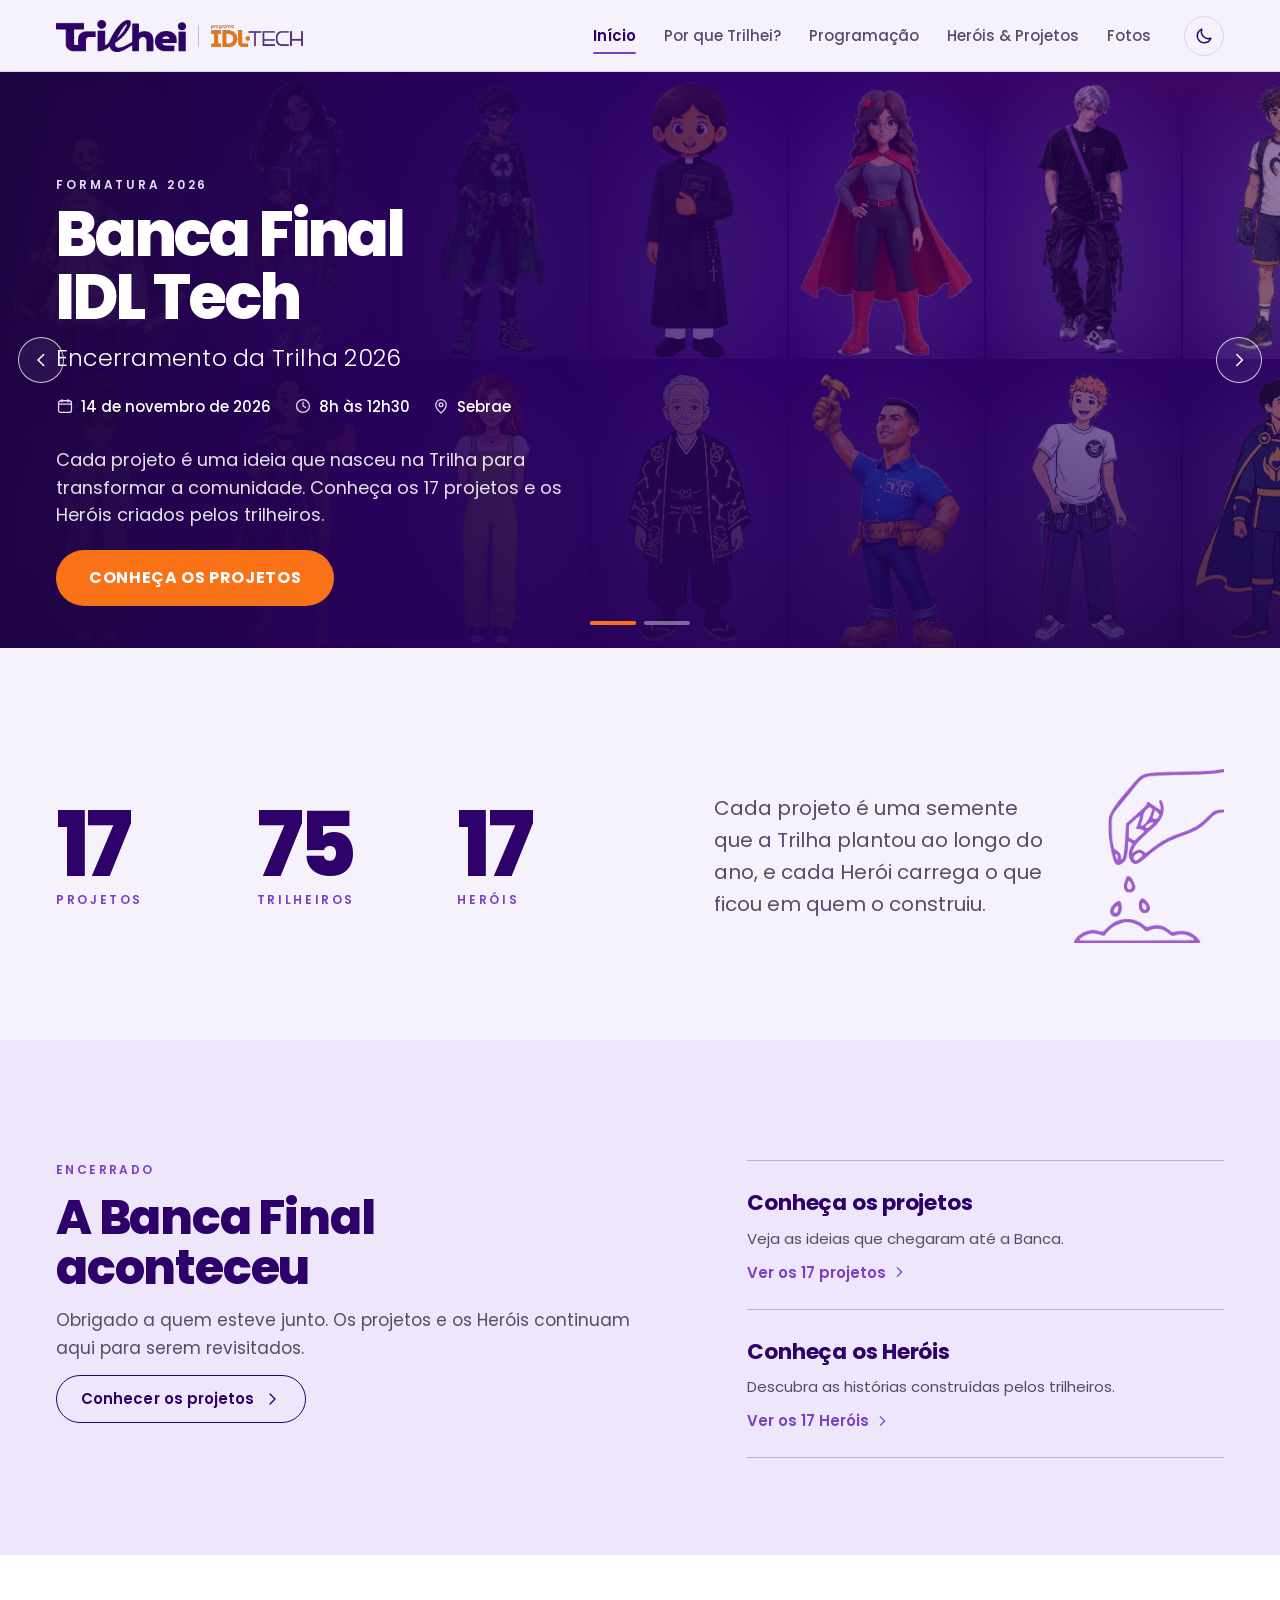
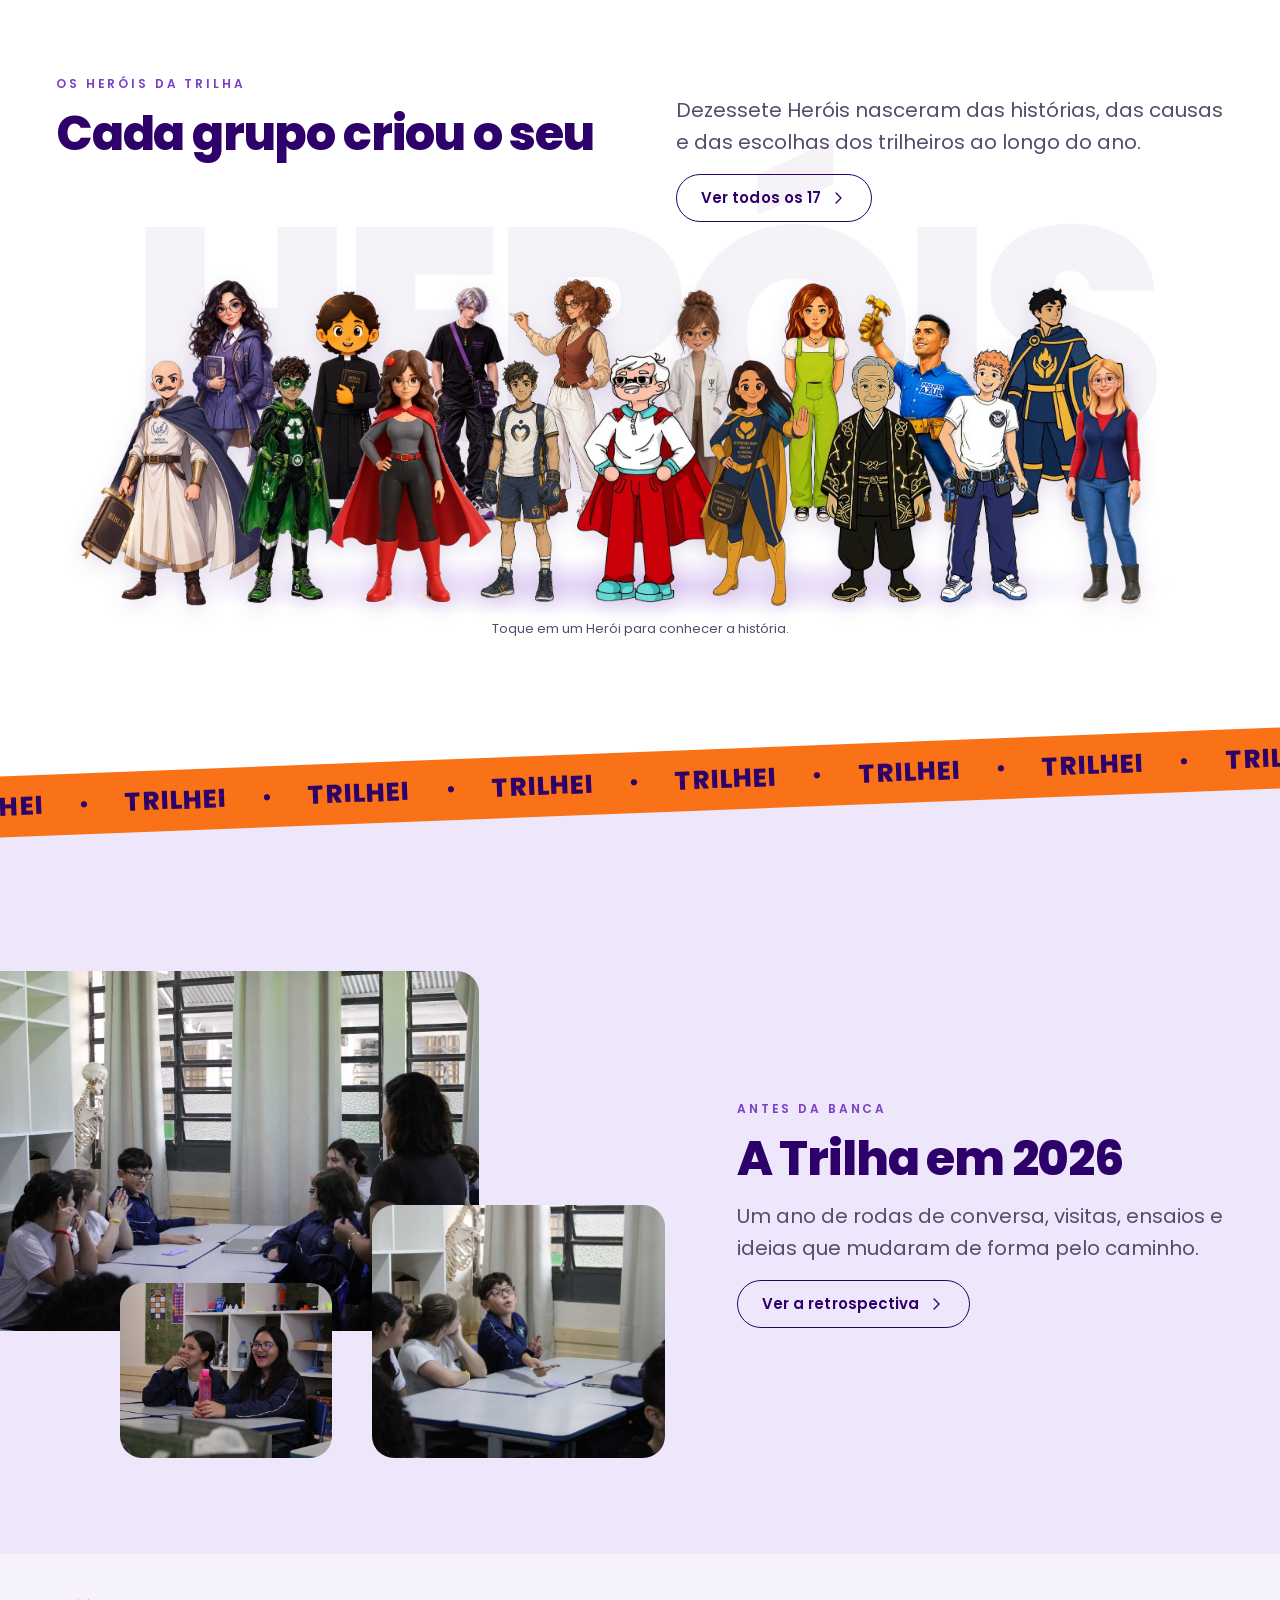
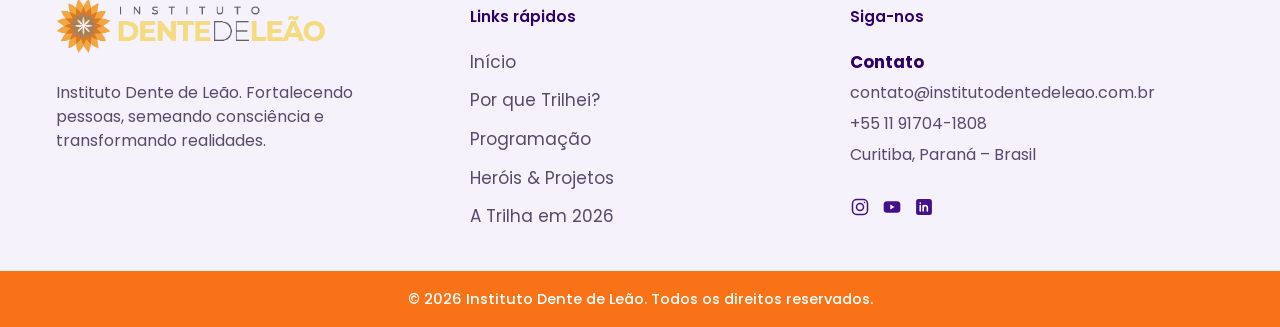
==== commit 971940c5: "Update IDL 10.7" ====
--- a/index.html
+++ b/index.html
@@ -16,15 +16,15 @@
   /* o site abre no modo claro; o escuro só vale se a pessoa escolheu no botão de sol/lua */
   try { if (localStorage.getItem('idl.tema') === 'escuro') document.documentElement.setAttribute('data-tema', 'escuro'); } catch (e) {}
 </script>
-<meta name="description" content="Encerramento da Trilha 2026 · 14 de novembro, 9h às 13h, no Sebrae. Conheça os projetos dos trilheiros e vote no seu Herói.">
+<meta name="description" content="Encerramento da Trilha 2026 · 14 de novembro, 8h às 12h30, no Sebrae. Conheça os projetos dos trilheiros e vote no seu Herói.">
 <!-- prévia do link (WhatsApp, Instagram, LinkedIn…) -->
 <meta property="og:type" content="website">
 <meta property="og:locale" content="pt_BR">
 <meta property="og:site_name" content="Instituto Dente de Leão">
 <meta property="og:title" content="IDL · Trilha 2026">
-<meta property="og:description" content="14 de novembro, 9h às 13h, no Sebrae. Conheça os projetos dos trilheiros e vote no seu Herói.">
+<meta property="og:description" content="14 de novembro, 8h às 12h30, no Sebrae. Conheça os projetos dos trilheiros e vote no seu Herói.">
 <meta property="og:url" content="https://idl-banca.vercel.app/">
-<meta property="og:image" content="https://idl-banca.vercel.app/img/og-image.jpg">
+<meta property="og:image" content="https://idl-banca.vercel.app/img/og-image.jpg?v=2">
 <meta property="og:image:type" content="image/jpeg">
 <meta property="og:image:width" content="1200">
 <meta property="og:image:height" content="630">
--- a/styles.css
+++ b/styles.css
@@ -2900,3 +2900,16 @@
   .desknav[data-n="7"] .lbl, .desknav[data-n="8"] .lbl, .desknav[data-n="9"] .lbl { display: none; }
   .desknav[data-n="7"] .lbl-short, .desknav[data-n="8"] .lbl-short, .desknav[data-n="9"] .lbl-short { display: inline; }
 }
+
+/* painel no computador: as abas quebram em duas linhas em vez de esconder as últimas */
+@media (min-width: 760px) {
+  .tabs { flex-wrap: wrap; overflow: visible; column-gap: 0; }
+  .tabs button { padding: 0 .75rem; }
+}
+
+/* botão Compartilhar nas páginas de projeto e de Herói */
+.compartilhar { position: relative; display: inline-block; margin-top: var(--e-4); }
+.compartilhar .btn { display: inline-flex; align-items: center; gap: .45rem; }
+.comp-menu { position: absolute; z-index: 20; top: calc(100% + 6px); left: 0; min-width: 180px; display: grid; padding: 6px; border-radius: 14px; background: var(--c-branco); border: 1px solid var(--c-linha); box-shadow: var(--sombra); }
+.comp-menu a, .comp-menu button { display: block; padding: 10px 12px; border-radius: 10px; font-size: var(--t-peq); font-weight: 600; color: var(--c-roxo); text-decoration: none; text-align: left; }
+.comp-menu a:hover, .comp-menu button:hover { background: var(--c-lilas-claro); }
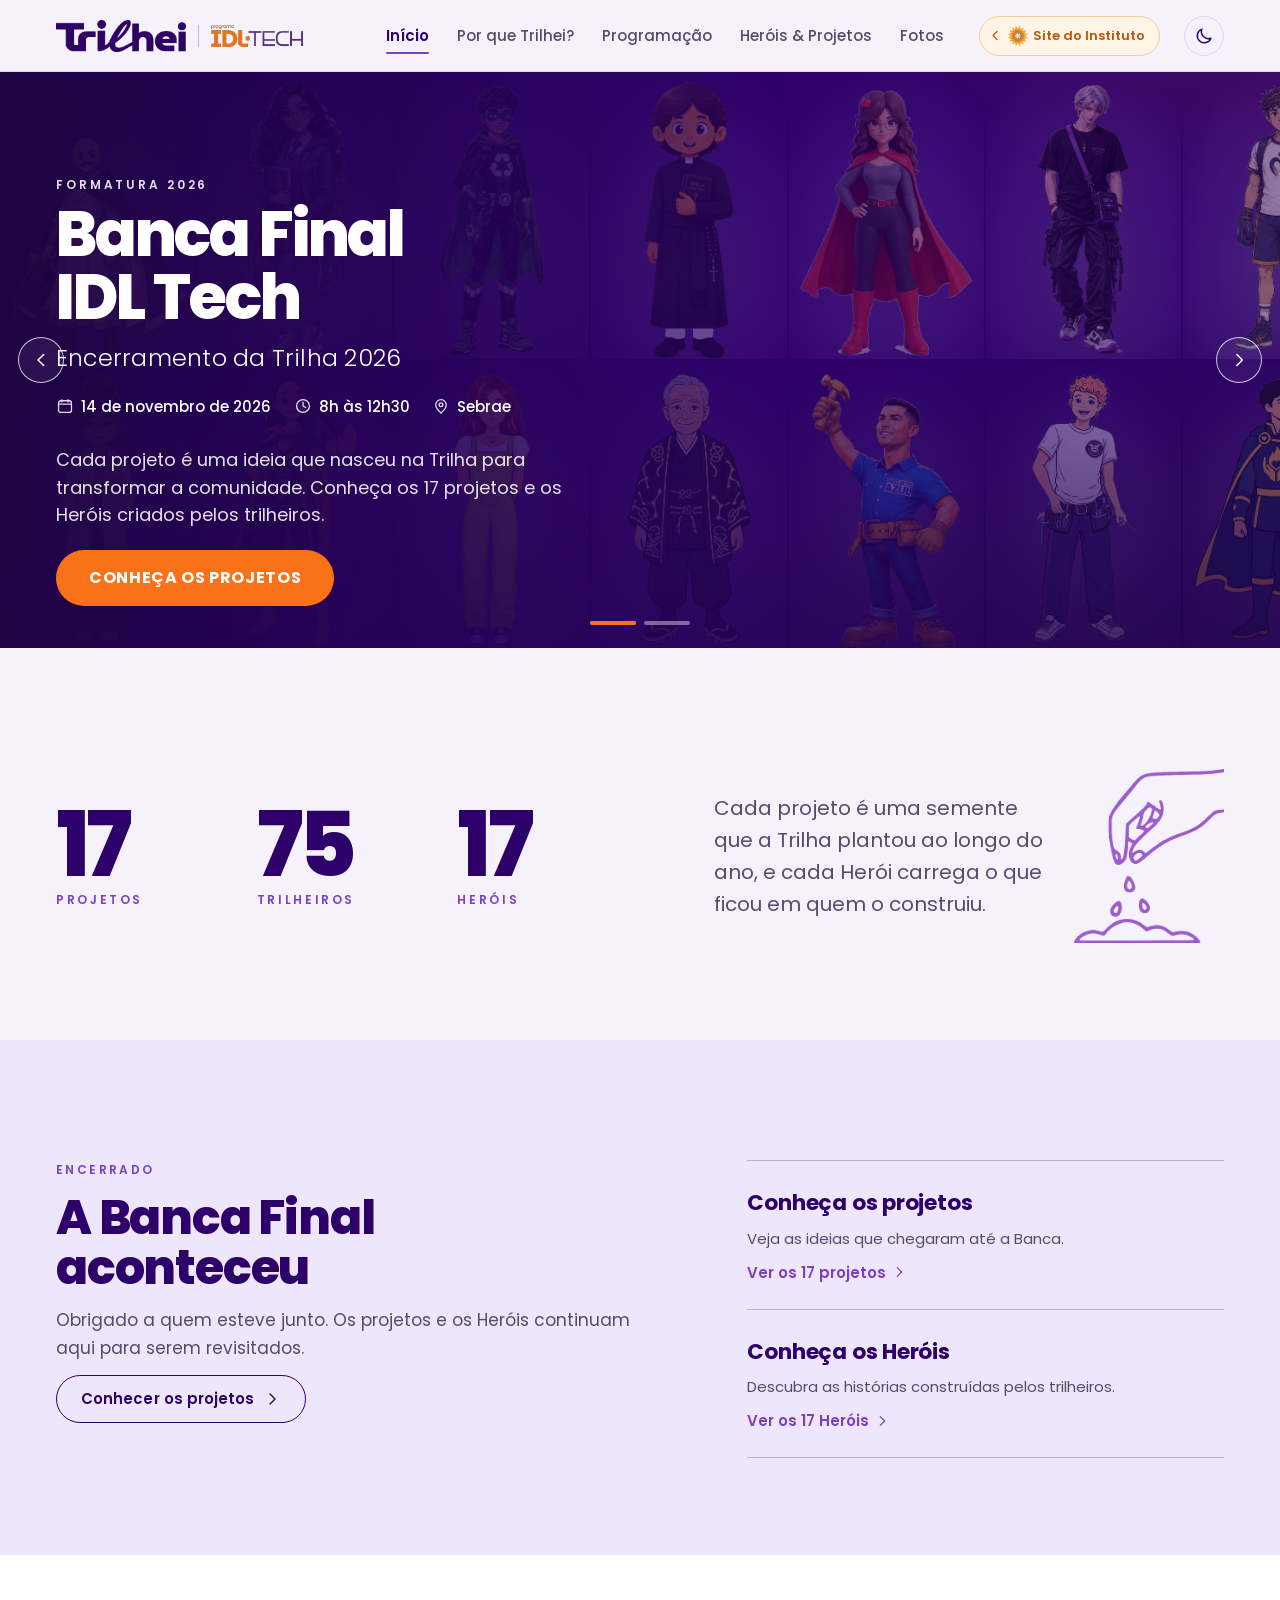
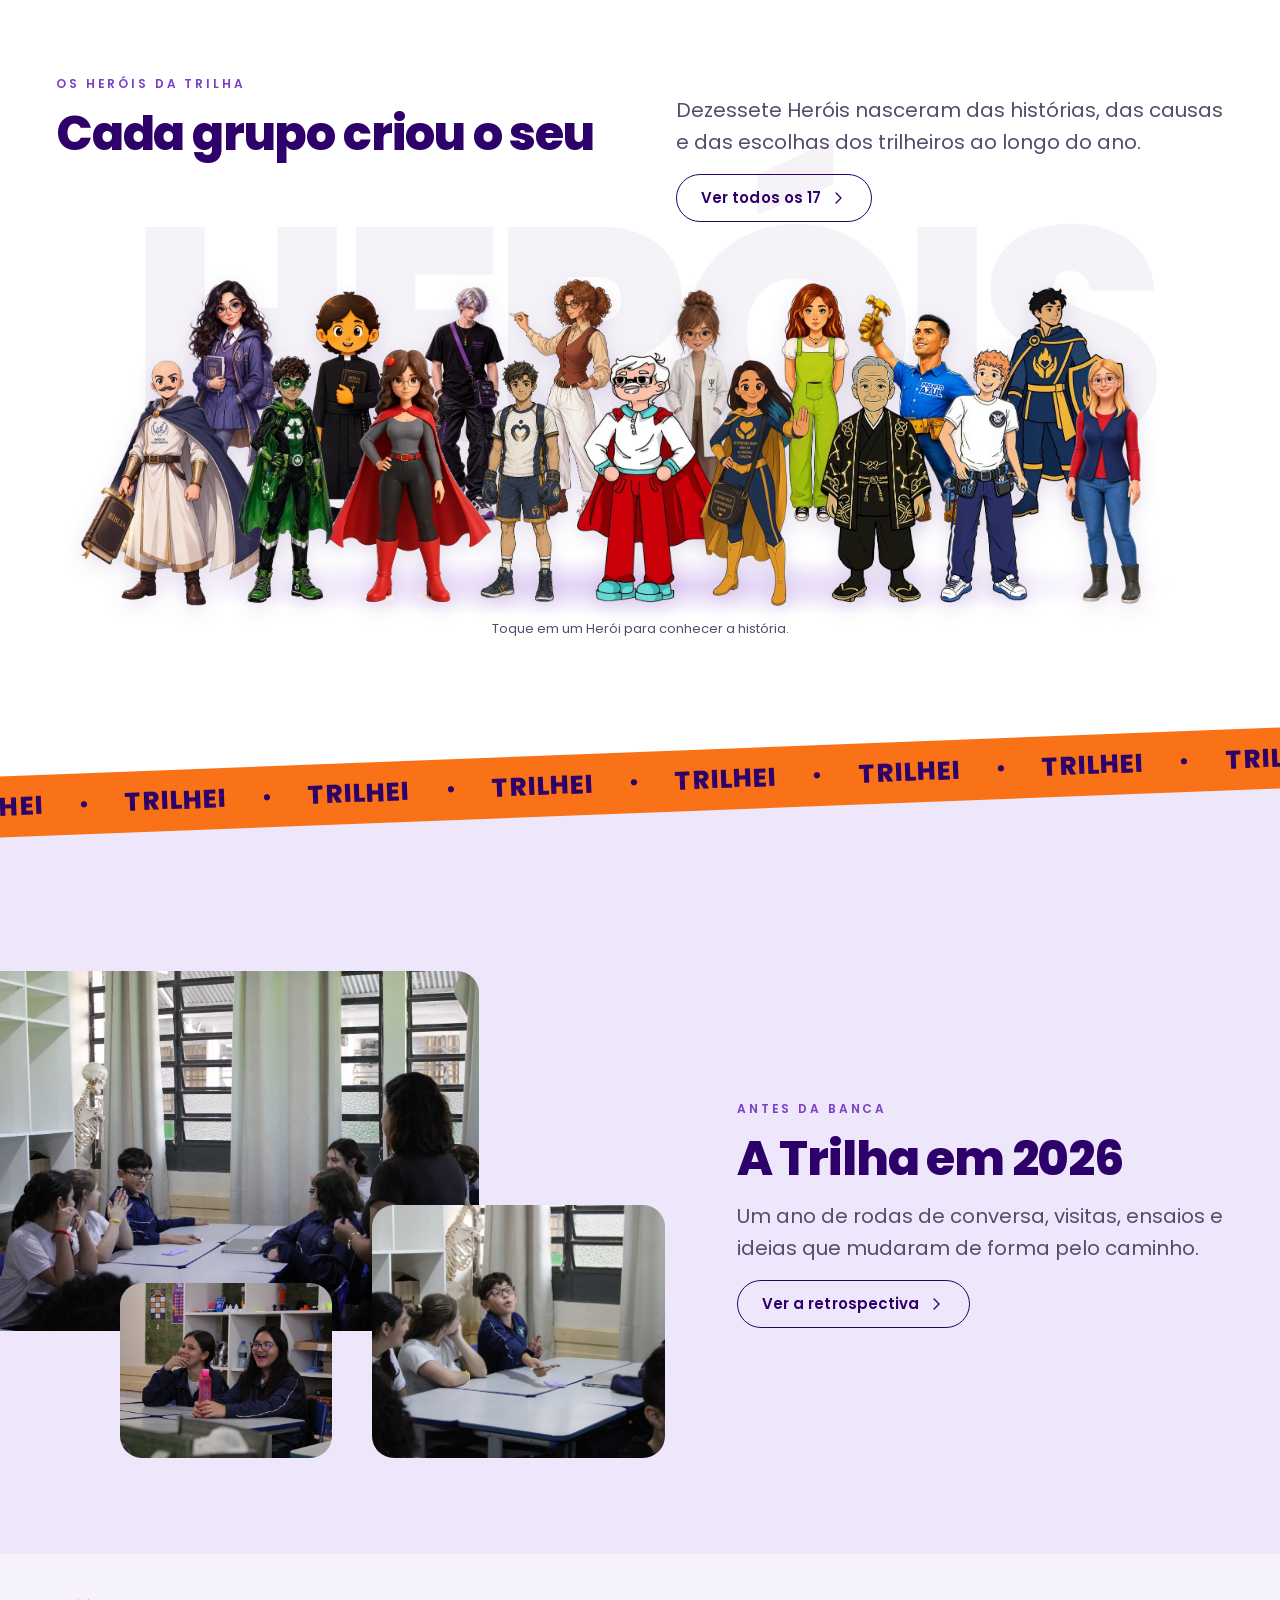
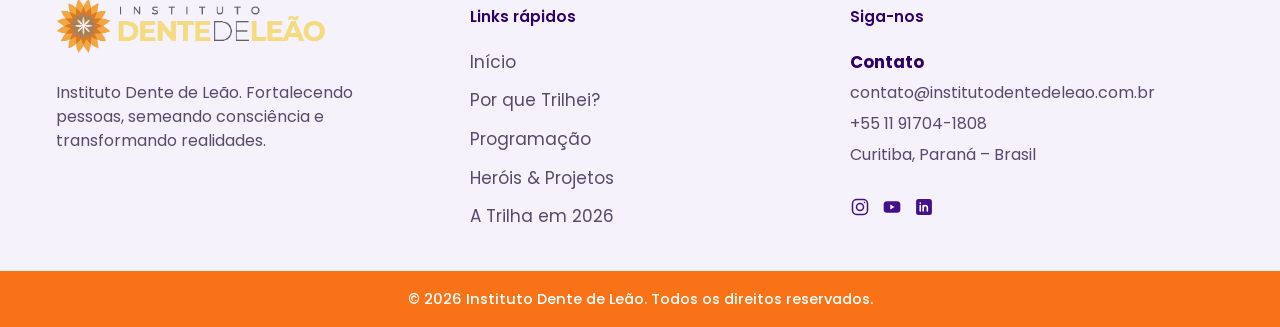
==== commit 5cff7acc: "Update IDL 11.0" ====
--- a/index.html
+++ b/index.html
@@ -73,6 +73,11 @@
       <span class="bs" id="brandSub">Trilha 2026</span>
     </a>
     <nav class="desknav" id="deskNav" aria-label="Navegação principal"></nav>
+    <a class="inst-voltar" href="https://institutodentedeleao.com.br/" title="Voltar para o site do Instituto Dente de Leão">
+      <svg viewBox="0 0 24 24" aria-hidden="true"><path d="M14.5 5.5 8 12l6.5 6.5" fill="none" stroke="currentColor" stroke-width="2" stroke-linecap="round" stroke-linejoin="round"/></svg>
+      <img class="iv-flor" src="img/icon/flor-instituto.png" width="20" height="20" alt="">
+      <span class="iv-l">Site do Instituto</span>
+    </a>
     <button type="button" class="tema-btn" id="temaBtn" aria-label="Mudar para o modo escuro" title="Modo escuro">
       <svg class="tema-lua" viewBox="0 0 24 24" aria-hidden="true"><path d="M20.2 14.6A8.4 8.4 0 0 1 9.4 3.8a8.4 8.4 0 1 0 10.8 10.8Z" fill="none" stroke="currentColor" stroke-width="1.8" stroke-linejoin="round"/></svg>
       <svg class="tema-sol" viewBox="0 0 24 24" aria-hidden="true"><circle cx="12" cy="12" r="4.2" fill="none" stroke="currentColor" stroke-width="1.8"/><path d="M12 2.6v2.2M12 19.2v2.2M2.6 12h2.2M19.2 12h2.2M5.4 5.4 7 7M17 17l1.6 1.6M5.4 18.6 7 17M17 7l1.6-1.6" stroke="currentColor" stroke-width="1.8" stroke-linecap="round"/></svg>
--- a/styles.css
+++ b/styles.css
@@ -2913,3 +2913,131 @@
 .comp-menu { position: absolute; z-index: 20; top: calc(100% + 6px); left: 0; min-width: 180px; display: grid; padding: 6px; border-radius: 14px; background: var(--c-branco); border: 1px solid var(--c-linha); box-shadow: var(--sombra); }
 .comp-menu a, .comp-menu button { display: block; padding: 10px 12px; border-radius: 10px; font-size: var(--t-peq); font-weight: 600; color: var(--c-roxo); text-decoration: none; text-align: left; }
 .comp-menu a:hover, .comp-menu button:hover { background: var(--c-lilas-claro); }
+
+/* =========================================================================
+   APRESENTAÇÃO · visual do Instituto Dente de Leão (10/11/2026)
+   Fundo creme, títulos em Montserrat (a fonte do logo), dourado e laranja
+   do dente-de-leão, flores girando devagar e sementes de leve. Vale para
+   os slides do telão e as prévias do controle; o modo pausa, a tela da
+   votação e as revelações têm visual próprio.                          */
+.tl-slide:not(.pausa) {
+  --sl-tinta: #3a3029; --sl-tinta-2: #6b6058; --sl-ouro: #e9a020; --sl-laranja: #d9741a; --sl-linha: rgba(120, 90, 40, .16);
+  color: var(--sl-tinta);
+  background: radial-gradient(90% 80% at 50% 42%, #ffffff 0%, #fffcf5 42%, #fbefd8 100%);
+  font-family: "Montserrat IDL", "Montserrat", var(--fonte);
+}
+.tl-slide:not(.pausa) .tl-fundo-s { color: rgba(185, 138, 62, .26); }
+.sl-flores { position: absolute !important; inset: 0; z-index: 0 !important; pointer-events: none; overflow: hidden; }
+.sl-flor { position: absolute; display: block; }
+.sl-flor-a { width: 72vh; right: -18vh; top: -22vh; opacity: .17; animation: tiGira 120s linear infinite; }
+.sl-flor-b { width: 54vh; left: -16vh; bottom: -20vh; opacity: .13; animation: tiGira 150s linear infinite reverse; }
+.sl-video .sl-flores, .sl-fotos ~ .sl-flores { display: none; }
+
+/* textos */
+.tl-slide:not(.pausa) .sl-eyebrow { color: var(--sl-laranja); font-weight: 300; letter-spacing: .42em; }
+.tl-slide:not(.pausa) :is(.sl-mega, .sl-tit, .sl-eq-nome) { color: var(--sl-tinta); font-weight: 800; letter-spacing: -.02em; }
+.tl-slide:not(.pausa) :is(.sl-lead, .sl-eq-lead) { color: var(--sl-tinta-2); font-weight: 300; }
+.tl-slide:not(.pausa) .sl-frase { color: var(--sl-tinta); font-weight: 300; }
+.tl-slide:not(.pausa) :is(.sl-data, .sl-eq-meta) { color: var(--sl-laranja); font-weight: 800; }
+.tl-slide:not(.pausa) .sl-eq-membros { color: var(--sl-tinta-2); font-weight: 300; }
+.tl-slide:not(.pausa) .sl-marca img { filter: none; }
+.tl-slide:not(.pausa) .sl-marca i { background: var(--sl-linha); }
+
+/* abertura de cada parte do dia */
+.sl-secao-in { gap: 3vh; }
+.sl-hora { display: inline-block; padding: 1.2vh 2.4vw; border-radius: 99px; background: var(--sl-tinta); color: #fff; font-weight: 800; font-size: clamp(16px, 2vw, 40px); letter-spacing: .06em; }
+.sl-traco { display: flex; align-items: center; gap: 1.6vw; }
+.sl-traco i { display: block; width: 12vw; height: 2px; border-radius: 2px; background: linear-gradient(90deg, transparent, #f2c94c); }
+.sl-traco i:last-child { background: linear-gradient(90deg, #f2c94c, transparent); }
+.sl-traco-flor { width: 5vh; height: 5vh; display: block; }
+.sl-secao .sl-mega { max-width: 18ch; }
+
+/* Instituto */
+.tl-slide:not(.pausa) .sl-logo-caixa { background: none; box-shadow: none; padding: 0; }
+.tl-slide:not(.pausa) .sl-logo-caixa .sl-logo-inst { width: min(56vw, 900px); }
+
+/* programação */
+.tl-slide:not(.pausa) .sl-prog li { color: var(--sl-tinta); border-bottom-color: var(--sl-linha); font-weight: 300; }
+.tl-slide:not(.pausa) .sl-prog b { color: var(--sl-laranja); font-weight: 800; min-width: 6.4em; }
+
+/* números */
+.tl-slide:not(.pausa) .sl-nums b { color: var(--sl-ouro); text-shadow: none; }
+.tl-slide:not(.pausa) .sl-nums span { color: var(--sl-tinta-2); font-weight: 800; }
+
+/* como funciona */
+.tl-slide:not(.pausa) .sl-caixa { background: #fff; border: 2px solid #f1e3c6; box-shadow: 0 2vh 5vh rgba(120, 80, 20, .1); }
+.tl-slide:not(.pausa) .sl-cx-banca { background: #fff8ee; border-color: #f3cf99; }
+.tl-slide:not(.pausa) .sl-tag { background: var(--sl-tinta); color: #fff; }
+.tl-slide:not(.pausa) .sl-cx-banca .sl-tag { background: var(--sl-laranja); }
+.tl-slide:not(.pausa) .sl-caixa h3 { color: var(--sl-tinta); font-weight: 800; }
+.tl-slide:not(.pausa) :is(.sl-caixa ol, .sl-caixa ul, .sl-caixa p) { color: var(--sl-tinta-2); font-weight: 300; }
+
+/* equipe no palco */
+.tl-slide:not(.pausa) .sl-eq-figs::before { background: radial-gradient(closest-side, rgba(242, 201, 76, .38), rgba(242, 201, 76, 0)); }
+.tl-slide:not(.pausa) .sl-eq-figs img { filter: drop-shadow(0 2vh 3vh rgba(90, 60, 20, .22)); }
+.tl-slide:not(.pausa) .sl-eq-figs figcaption { color: var(--sl-tinta); }
+.tl-slide:not(.pausa) .sl-desfile img { filter: drop-shadow(0 1vh 2vh rgba(90, 60, 20, .2)); }
+
+/* fotos e vídeo */
+.tl-slide:not(.pausa) .sl-fotos-tit { background: rgba(255, 252, 245, .92); color: var(--sl-tinta); }
+
+/* rodapé: logo do Instituto e a marca do evento */
+.tl-slide:not(.pausa) .sl-rodape { opacity: .9; display: inline-flex; align-items: center; gap: 1.4vw; }
+.sl-rodape-inst { height: clamp(18px, 3.4vh, 46px); width: auto; display: block; }
+.sl-rodape > i { width: 1px; height: 3vh; background: var(--sl-linha, rgba(0,0,0,.15)); }
+/* textos corridos em Poppins (mais legível no projetor); títulos ficam em Montserrat */
+.tl-slide:not(.pausa) :is(.sl-lead, .sl-eq-lead, .sl-eq-membros, .sl-prog li, .sl-caixa ol, .sl-caixa ul, .sl-caixa p, .sl-frase) { font-family: var(--fonte); font-weight: 400; color: #4f463f; }
+.tl-slide:not(.pausa) .sl-frase { font-weight: 500; color: var(--sl-tinta); }
+.tl-slide:not(.pausa) .sl-eyebrow { font-family: var(--fonte); font-weight: 600; letter-spacing: .3em; color: #c0681a; }
+.tl-slide:not(.pausa) .sl-rodape { left: 3vw !important; right: auto !important; bottom: 2.6vh; }
+.sl-rodape-inst { height: clamp(22px, 4.6vh, 64px); }
+.tl-slide:not(.pausa) .sl-rodape .sl-marca img { height: clamp(16px, 2.8vh, 40px); }
+.sl-comofunciona .sl-col, .sl-programacao .sl-col { padding-bottom: 9vh; }
+.sl-equipe { padding-bottom: 10vh; }
+/* logo do Instituto no rodapé: duplicado por cima de si mesmo para o dourado ficar firme no creme */
+.sl-rodape-inst { position: relative; display: block; height: clamp(22px, 4.6vh, 64px); }
+.sl-rodape-inst img { display: block; height: 100%; width: auto; }
+.sl-rodape-inst img + img { position: absolute; left: 0; top: 0; }
+.sl-flor-b { opacity: .08; }
+.tl-slide:not(.pausa) .sl-caixa { padding: 3vh 2.6vw; gap: 1.2vh; }
+.tl-slide:not(.pausa) .sl-dois { margin-top: 1vh; }
+/* apresentação própria da equipe: a página ocupa a tela inteira, sem moldura */
+.tl-slide.sl-apresPag { background: #0d0a14 !important; }
+.sl-pag { position: absolute !important; inset: 0; display: grid; place-items: center; }
+.sl-pag img { width: 100%; height: 100%; object-fit: contain; display: block; }
+.sl-noar.sl-chamada { background: var(--c-laranja); }
+/* apresentação própria da equipe: a página ocupa a tela inteira, sem moldura */
+.tl-slide.sl-apresPag { background: #0d0a14 !important; }
+.sl-pag { position: absolute !important; inset: 0; display: grid; place-items: center; }
+.sl-pag img { width: 100%; height: 100%; object-fit: contain; display: block; }
+.sl-noar.sl-chamada { background: var(--c-laranja); }
+/* botão de volta para o site oficial do Instituto (topo, ao lado do sol/lua).
+   Com pouco espaço (celular e menu cheio) fica só a seta e a flor do Instituto. */
+.brandmark { flex: none; }
+.inst-voltar { flex: none; display: inline-flex; align-items: center; gap: .3rem; height: 40px; padding: 0 .55rem 0 .4rem; margin-left: auto; border-radius: 999px;
+  background: #fff4e6; border: 1px solid #f3cf99; color: #b45a10; font-size: 13px; font-weight: 600; text-decoration: none; white-space: nowrap; transition: background .2s, border-color .2s; }
+.inst-voltar:hover { background: #ffe8cc; border-color: #eab26a; color: #9a4a08; }
+.inst-voltar:focus-visible { outline: 2px solid var(--c-laranja); outline-offset: 2px; }
+.inst-voltar svg { width: 15px; height: 15px; flex: none; }
+.iv-flor { width: 20px; height: 20px; display: block; flex: none; }
+.inst-voltar .iv-l { display: none; }
+.inst-voltar + .tema-btn { margin-left: 8px; }
+@media (min-width: 1024px) {
+  .desknav + .inst-voltar { margin-left: 6px; }
+  .inst-voltar { padding: 0 .9rem 0 .5rem; }
+  .inst-voltar .iv-l { display: inline; }
+  /* menu cheio (painel/banca) ou tela estreita: só seta + flor */
+  .desknav[data-n="7"] + .inst-voltar, .desknav[data-n="8"] + .inst-voltar, .desknav[data-n="9"] + .inst-voltar { padding: 0 .55rem 0 .4rem; }
+  .desknav[data-n="7"] + .inst-voltar .iv-l, .desknav[data-n="8"] + .inst-voltar .iv-l, .desknav[data-n="9"] + .inst-voltar .iv-l { display: none; }
+}
+@media (min-width: 1024px) and (max-width: 1240px) { .inst-voltar { padding: 0 .55rem 0 .4rem; } .inst-voltar .iv-l { display: none; } }
+@media (min-width: 1024px) and (max-width: 1700px) {
+  .desknav[data-n="8"] .lbl, .desknav[data-n="9"] .lbl { display: none; }
+  .desknav[data-n="8"] .lbl-short, .desknav[data-n="9"] .lbl-short { display: inline; }
+}
+html[data-tema="escuro"] .inst-voltar { background: rgba(255, 132, 51, .12); border-color: rgba(255, 132, 51, .4); color: #ffb27a; }
+html[data-tema="escuro"] .inst-voltar:hover { background: rgba(255, 132, 51, .2); color: #ffc79e; }
+@media (min-width: 1024px) and (max-width: 1180px) {
+  .desknav[data-n="7"] .navbtn, .desknav[data-n="8"] .navbtn, .desknav[data-n="9"] .navbtn { padding: 0 .5rem; }
+  .desknav[data-n="7"] .navbtn[aria-current="page"]::after, .desknav[data-n="8"] .navbtn[aria-current="page"]::after, .desknav[data-n="9"] .navbtn[aria-current="page"]::after { left: .5rem; right: .5rem; }
+}
